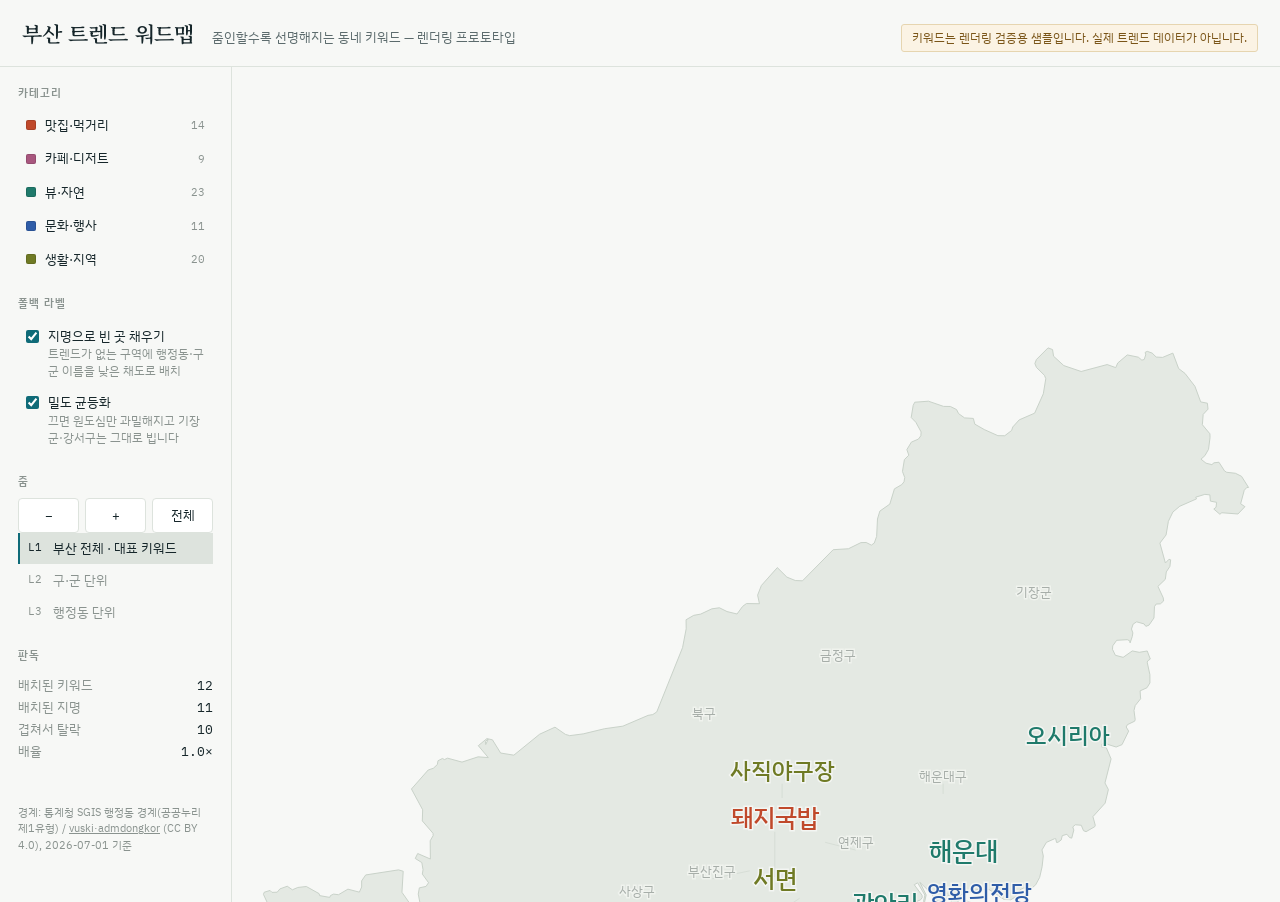
==== prototype/index.html @ 6fe586ce "feat: 부산 워드맵 렌더링 프로토타입 (구현 5단계) 캔버스 기반 단일 파일 프로토타입. 외부 요청 없이 파일 하나로 동작한다.  - 줌 3단계(L1 부산 전체 / L2 구·군" ====
<!doctype html>
<html lang="ko">
<head>
<meta charset="utf-8">
<meta name="viewport" content="width=device-width,initial-scale=1">
<title>부산 트렌드 워드맵</title>
<link rel="preconnect" href="https://fonts.gstatic.com" crossorigin>
<link rel="stylesheet" href="https://fonts.googleapis.com/css2?family=IBM+Plex+Sans+KR:wght@400;500;600&family=IBM+Plex+Mono:wght@400;500&family=Noto+Serif+KR:wght@600&display=swap">
<style>
:root {
  color-scheme: light;
  --paper: #f7f8f6;
  --panel: #ffffff;
  --land: #e4e9e3;
  --land-edge: #c9d2c9;
  --sea-line: #cfd8d5;
  --ink: #16262a;
  --ink-soft: #5c6b6d;
  --ink-faint: #8a938f;
  --rule: #dde3dd;
  --accent: #0f6b78;
  --warn-bg: #fbf3e4;
  --warn-ink: #7a5518;
  --warn-edge: #e6d5b0;
  --cat-food: #c0492b;
  --cat-cafe: #a8577e;
  --cat-view: #1f7a6b;
  --cat-culture: #2f5da8;
  --cat-life: #6f7a24;
  --cat-place: #8a938f;
}

@media (prefers-color-scheme: dark) {
  :root:not([data-theme="light"]) {
    color-scheme: dark;
    --paper: #0f1719;
    --panel: #172124;
    --land: #223033;
    --land-edge: #35474b;
    --sea-line: #1d292c;
    --ink: #e7edea;
    --ink-soft: #9dadaf;
    --ink-faint: #7b8a8b;
    --rule: #2a383b;
    --accent: #4fbfcc;
    --warn-bg: #2a2314;
    --warn-ink: #e0c48a;
    --warn-edge: #4a3d1e;
    --cat-food: #ef8468;
    --cat-cafe: #e492bd;
    --cat-view: #52c2ac;
    --cat-culture: #7fa6ee;
    --cat-life: #b6c451;
    --cat-place: #8d9b9c;
  }
}

:root[data-theme="dark"] {
  color-scheme: dark;
  --paper: #0f1719;
  --panel: #172124;
  --land: #223033;
  --land-edge: #35474b;
  --sea-line: #1d292c;
  --ink: #e7edea;
  --ink-soft: #9dadaf;
  --ink-faint: #7b8a8b;
  --rule: #2a383b;
  --accent: #4fbfcc;
  --warn-bg: #2a2314;
  --warn-ink: #e0c48a;
  --warn-edge: #4a3d1e;
  --cat-food: #ef8468;
  --cat-cafe: #e492bd;
  --cat-view: #52c2ac;
  --cat-culture: #7fa6ee;
  --cat-life: #b6c451;
  --cat-place: #8d9b9c;
}

* { box-sizing: border-box; }

body {
  margin: 0;
  background: var(--paper);
  color: var(--ink);
  font-family: "IBM Plex Sans KR", -apple-system, "Apple SD Gothic Neo", "Malgun Gothic", sans-serif;
  font-size: 14px;
  line-height: 1.5;
}

.wrap {
  display: grid;
  grid-template-rows: auto 1fr;
  min-height: 100vh;
}

/* ── 머리말 ─────────────────────────────────────────── */
.top {
  display: flex;
  flex-wrap: wrap;
  align-items: baseline;
  gap: 8px 18px;
  padding: 18px 22px 14px;
  border-bottom: 1px solid var(--rule);
}
.top h1 {
  margin: 0;
  font-family: "Noto Serif KR", serif;
  font-weight: 600;
  font-size: 21px;
  letter-spacing: -0.01em;
}
.top .sub { margin: 0; color: var(--ink-soft); font-size: 13px; }
.top .spacer { flex: 1 1 auto; }
.notice {
  display: inline-flex;
  gap: 6px;
  align-items: center;
  padding: 4px 10px;
  border: 1px solid var(--warn-edge);
  background: var(--warn-bg);
  color: var(--warn-ink);
  border-radius: 3px;
  font-size: 12px;
}

/* ── 본문: 레일 + 지도 ──────────────────────────────── */
.main { display: grid; grid-template-columns: 232px 1fr; min-height: 0; }
@media (max-width: 760px) { .main { grid-template-columns: 1fr; } }

.rail {
  display: flex;
  flex-direction: column;
  gap: 20px;
  padding: 18px;
  border-right: 1px solid var(--rule);
  overflow-y: auto;
}
@media (max-width: 760px) { .rail { border-right: 0; border-bottom: 1px solid var(--rule); } }

.rail h2 {
  margin: 0 0 8px;
  font-size: 11px;
  font-weight: 600;
  letter-spacing: 0.09em;
  text-transform: uppercase;
  color: var(--ink-faint);
}

.cats { display: flex; flex-direction: column; gap: 2px; }
.cat {
  display: flex;
  align-items: center;
  gap: 9px;
  width: 100%;
  padding: 6px 8px;
  border: 0;
  border-radius: 4px;
  background: none;
  color: var(--ink);
  font: inherit;
  font-size: 13px;
  text-align: left;
  cursor: pointer;
}
.cat:hover { background: var(--rule); }
.cat .dot {
  width: 10px; height: 10px; flex: none;
  border-radius: 2px;
  background: var(--c);
  box-shadow: inset 0 0 0 1px rgba(0,0,0,.12);
}
.cat[aria-pressed="false"] { color: var(--ink-faint); }
.cat[aria-pressed="false"] .dot { background: transparent; box-shadow: inset 0 0 0 1.5px var(--ink-faint); }
.cat .n {
  margin-left: auto;
  font-family: "IBM Plex Mono", ui-monospace, monospace;
  font-size: 11px;
  font-variant-numeric: tabular-nums;
  color: var(--ink-faint);
}

.switch {
  display: flex;
  gap: 9px;
  align-items: flex-start;
  padding: 7px 8px;
  border-radius: 4px;
  cursor: pointer;
}
.switch:hover { background: var(--rule); }
.switch input { margin: 3px 0 0; accent-color: var(--accent); }
.switch .lbl { font-size: 13px; }
.switch .hint { display: block; color: var(--ink-faint); font-size: 11.5px; line-height: 1.45; }

.zoombar { display: flex; gap: 6px; }
.zoombar button {
  flex: 1;
  padding: 7px 0;
  border: 1px solid var(--rule);
  border-radius: 4px;
  background: var(--panel);
  color: var(--ink);
  font: inherit;
  font-size: 13px;
  cursor: pointer;
}
.zoombar button:hover { border-color: var(--accent); color: var(--accent); }

.tiers { display: flex; flex-direction: column; gap: 1px; }
.tier {
  display: flex;
  gap: 10px;
  padding: 6px 8px;
  border-left: 2px solid transparent;
  color: var(--ink-faint);
  font-size: 12.5px;
}
.tier[data-on="1"] { border-left-color: var(--accent); color: var(--ink); background: var(--rule); }
.tier .k {
  font-family: "IBM Plex Mono", ui-monospace, monospace;
  font-size: 11px;
  letter-spacing: .04em;
}

.readout { display: grid; grid-template-columns: 1fr auto; gap: 3px 12px; font-size: 12.5px; }
.readout dt { color: var(--ink-faint); }
.readout dd {
  margin: 0;
  font-family: "IBM Plex Mono", ui-monospace, monospace;
  font-variant-numeric: tabular-nums;
  text-align: right;
}

.source { color: var(--ink-faint); font-size: 11px; line-height: 1.5; }
.source a { color: inherit; }

/* ── 지도 ───────────────────────────────────────────── */
.stage { position: relative; min-height: 460px; }
canvas { display: block; width: 100%; height: 100%; cursor: grab; touch-action: none; }
canvas.dragging { cursor: grabbing; }
canvas:focus-visible { outline: 2px solid var(--accent); outline-offset: -2px; }

.tip {
  position: absolute;
  z-index: 2;
  padding: 5px 9px;
  border: 1px solid var(--rule);
  border-radius: 4px;
  background: var(--panel);
  box-shadow: 0 3px 12px rgba(0,0,0,.13);
  font-size: 12.5px;
  white-space: nowrap;
  pointer-events: none;
}
.tip b { font-weight: 600; }
.tip span { color: var(--ink-faint); }
.tip[hidden] { display: none; }

.hint-bar {
  position: absolute;
  left: 14px;
  bottom: 12px;
  color: var(--ink-faint);
  font-size: 11.5px;
  pointer-events: none;
}

</style>
</head>
<body>
<div class="wrap">
  <header class="top">
    <h1>부산 트렌드 워드맵</h1>
    <p class="sub">줌인할수록 선명해지는 동네 키워드 — 렌더링 프로토타입</p>
    <span class="spacer"></span>
    <span class="notice">키워드는 렌더링 검증용 샘플입니다. 실제 트렌드 데이터가 아닙니다.</span>
  </header>

  <div class="main">
    <aside class="rail">
      <section>
        <h2>카테고리</h2>
        <div class="cats" id="cats"></div>
      </section>

      <section>
        <h2>폴백 라벨</h2>
        <label class="switch">
          <input type="checkbox" id="sw-fallback" checked>
          <span class="lbl">지명으로 빈 곳 채우기
            <span class="hint">트렌드가 없는 구역에 행정동·구군 이름을 낮은 채도로 배치</span>
          </span>
        </label>
        <label class="switch">
          <input type="checkbox" id="sw-density" checked>
          <span class="lbl">밀도 균등화
            <span class="hint">끄면 원도심만 과밀해지고 기장군·강서구는 그대로 빕니다</span>
          </span>
        </label>
      </section>

      <section>
        <h2>줌</h2>
        <div class="zoombar">
          <button type="button" id="zoom-out" aria-label="축소">−</button>
          <button type="button" id="zoom-in" aria-label="확대">+</button>
          <button type="button" id="zoom-reset">전체</button>
        </div>
        <div class="tiers" id="tiers">
          <div class="tier" data-tier="1"><span class="k">L1</span><span>부산 전체 · 대표 키워드</span></div>
          <div class="tier" data-tier="2"><span class="k">L2</span><span>구·군 단위</span></div>
          <div class="tier" data-tier="3"><span class="k">L3</span><span>행정동 단위</span></div>
        </div>
      </section>

      <section>
        <h2>판독</h2>
        <dl class="readout">
          <dt>배치된 키워드</dt><dd id="r-kw">0</dd>
          <dt>배치된 지명</dt><dd id="r-pl">0</dd>
          <dt>겹쳐서 탈락</dt><dd id="r-drop">0</dd>
          <dt>배율</dt><dd id="r-zoom">1.0×</dd>
        </dl>
      </section>

      <p class="source">경계: 통계청 SGIS 행정동 경계(공공누리 제1유형) / <a href="https://github.com/vuski/admdongkor">vuski·admdongkor</a> (CC BY 4.0), 2026-07-01 기준</p>
    </aside>

    <div class="stage">
      <canvas id="map" tabindex="0" aria-label="부산 키워드 지도. 드래그로 이동, 휠로 확대·축소."></canvas>
      <div class="tip" id="tip" hidden></div>
      <p class="hint-bar">드래그로 이동 · 휠로 확대·축소 · 라벨에 커서를 올리면 위치가 표시됩니다</p>
    </div>
  </div>
</div>

<script type="application/json" id="trendy-data">{"bbox":[128.793618,34.988048,129.304531,35.388666],"silhouette":[[[128.97141,35.03449],[128.96871,35.03082],[128.96872,35.02985],[128.97109,35.02933],[128.97266,35.02966],[128.97376,35.03359],[128.97276,35.03469],[128.97141,35.03449]],[[128.83357,35.06627],[128.83433,35.068],[128.83476,35.08025],[128.87195,35.08048],[128.87519,35.07936],[128.87455,35.06973],[128.86314,35.0698],[128.86113,35.0713],[128.85998,35.07132],[128.8588,35.06976],[128.8603,35.06837],[128.87331,35.06155],[128.88197,35.06006],[128.88482,35.06354],[128.88688,35.07911],[128.89275,35.09436],[128.90088,35.11823],[128.90064,35.11926],[128.90546,35.11806],[128.90455,35.11564],[128.90209,35.11369],[128.90055,35.11115],[128.90096,35.10797],[128.89939,35.09929],[128.89537,35.08682],[128.89532,35.07914],[128.91218,35.07946],[128.91217,35.08937],[128.92535,35.09341],[128.93852,35.0781],[128.9509,35.07802],[128.95689,35.05448],[128.95569,35.0531],[128.9559,35.05243],[128.95922,35.04732],[128.96207,35.04737],[128.9645,35.04621],[128.96447,35.04229],[128.96265,35.03853],[128.96568,35.03264],[128.96697,35.03328],[128.96754,35.03645],[128.9711,35.03826],[128.97261,35.0404],[128.96993,35.04042],[128.97291,35.04347],[128.96961,35.04498],[128.96911,35.04622],[128.96958,35.04747],[128.97311,35.0491],[128.97588,35.04796],[128.98214,35.04776],[128.98265,35.05194],[128.98005,35.05313],[128.97349,35.05335],[128.97239,35.05441],[128.9728,35.05663],[128.97531,35.05656],[128.97533,35.05595],[128.97679,35.05525],[128.97734,35.05541],[128.97756,35.05692],[128.98456,35.05969],[128.98816,35.05797],[128.99051,35.05292],[128.98981,35.05052],[128.99028,35.04908],[128.99442,35.04812],[128.99902,35.04881],[128.99976,35.04787],[129.0013,35.04822],[128.99533,35.06349],[128.99537,35.07135],[128.99439,35.07139],[128.99373,35.07379],[128.99503,35.07454],[128.9951,35.07569],[128.99273,35.08014],[128.99312,35.08387],[128.99718,35.08303],[128.99798,35.08083],[128.99863,35.08055],[129.00153,35.08041],[129.00179,35.08123],[128.99977,35.08172],[128.99916,35.08332],[129.00271,35.08468],[129.00515,35.0844],[129.00393,35.08129],[129.00552,35.0711],[129.00937,35.06595],[129.01198,35.06486],[129.01148,35.06315],[129.00838,35.0628],[129.01063,35.05245],[129.01006,35.05153],[129.00836,35.05081],[129.01586,35.05309],[129.01627,35.05434],[129.01547,35.05479],[129.0159,35.05693],[129.02172,35.0608],[129.02228,35.06234],[129.02092,35.06892],[129.01717,35.07214],[129.01597,35.07455],[129.01784,35.07675],[129.01953,35.07754],[129.02119,35.07751],[129.02215,35.07492],[129.02459,35.07608],[129.02664,35.0853],[129.02526,35.0935],[129.02621,35.09568],[129.02867,35.09637],[129.03375,35.09695],[129.03605,35.09636],[129.03667,35.09466],[129.0362,35.09409],[129.03671,35.09264],[129.03741,35.09238],[129.0371,35.09187],[129.03334,35.09334],[129.03313,35.09437],[129.03161,35.09404],[129.03137,35.09224],[129.03471,35.08512],[129.03989,35.08073],[129.04177,35.08051],[129.05201,35.07215],[129.05687,35.0694],[129.06267,35.06949],[129.06509,35.06839],[129.06861,35.06499],[129.06644,35.06423],[129.06642,35.06251],[129.06811,35.06216],[129.07084,35.05848],[129.07213,35.05871],[129.07393,35.06042],[129.07726,35.06039],[129.08073,35.05625],[129.08163,35.05401],[129.08139,35.05245],[129.08282,35.05039],[129.08643,35.04926],[129.0915,35.05103],[129.09273,35.05218],[129.0965,35.05972],[129.0877,35.06294],[129.08424,35.0682],[129.08149,35.0693],[129.07998,35.07138],[129.08554,35.07394],[129.08656,35.07273],[129.09094,35.07421],[129.09427,35.07742],[129.09495,35.07897],[129.09427,35.08069],[129.08333,35.07952],[129.08351,35.07612],[129.08492,35.07449],[129.08429,35.0742],[129.07774,35.08364],[129.07903,35.0849],[129.07096,35.09395],[129.06843,35.09599],[129.05794,35.10124],[129.05143,35.09976],[129.05143,35.09859],[129.04986,35.09825],[129.04805,35.09641],[129.04881,35.09531],[129.047,35.09583],[129.04647,35.0968],[129.04536,35.09719],[129.0395,35.09523],[129.0381,35.09801],[129.03798,35.10389],[129.03967,35.10439],[129.03887,35.10355],[129.04224,35.10191],[129.04368,35.10341],[129.03982,35.10584],[129.04037,35.10703],[129.04374,35.10492],[129.04455,35.10581],[129.04088,35.10811],[129.0451,35.11568],[129.04983,35.11298],[129.05087,35.11404],[129.04671,35.11662],[129.04786,35.11903],[129.0528,35.1159],[129.05282,35.11761],[129.04857,35.12049],[129.05,35.12353],[129.05271,35.12567],[129.05533,35.12532],[129.05525,35.12293],[129.05253,35.12069],[129.05604,35.11799],[129.06487,35.12727],[129.06465,35.12894],[129.0653,35.12962],[129.06678,35.12589],[129.06534,35.12289],[129.06866,35.12168],[129.06998,35.12313],[129.073,35.12217],[129.0695,35.1183],[129.07101,35.11738],[129.07227,35.11873],[129.07325,35.11814],[129.07378,35.11675],[129.06989,35.11384],[129.0672,35.10769],[129.07491,35.10358],[129.08759,35.10359],[129.08738,35.10714],[129.09181,35.10779],[129.09374,35.10753],[129.0946,35.09913],[129.09756,35.09932],[129.09953,35.09823],[129.10423,35.09864],[129.10879,35.10233],[129.11053,35.1011],[129.11295,35.10299],[129.11572,35.10014],[129.1235,35.09886],[129.12521,35.10086],[129.12374,35.10195],[129.12783,35.10963],[129.12703,35.11981],[129.12494,35.12217],[129.12287,35.12629],[129.12061,35.13395],[129.11665,35.13014],[129.11521,35.13097],[129.11689,35.13286],[129.11181,35.13548],[129.11844,35.13655],[129.12098,35.13772],[129.1365,35.15376],[129.13733,35.15681],[129.13408,35.16217],[129.14045,35.15707],[129.14141,35.15506],[129.14637,35.15337],[129.14726,35.15369],[129.14767,35.15576],[129.14839,35.15642],[129.15279,35.15735],[129.15112,35.15652],[129.14991,35.15271],[129.15056,35.15175],[129.15304,35.15188],[129.15402,35.15443],[129.15497,35.15486],[129.15489,35.15656],[129.15569,35.15701],[129.16445,35.15916],[129.16981,35.15916],[129.1777,35.15489],[129.18119,35.15474],[129.18394,35.15611],[129.186,35.15896],[129.18779,35.15972],[129.19229,35.15984],[129.19412,35.16108],[129.1962,35.16427],[129.19745,35.16874],[129.19807,35.17334],[129.19739,35.17588],[129.19968,35.17908],[129.20391,35.18063],[129.20453,35.18063],[129.20494,35.17905],[129.20567,35.17911],[129.20733,35.18007],[129.20792,35.18194],[129.21033,35.18252],[129.21169,35.18113],[129.21281,35.18088],[129.21391,35.18431],[129.21336,35.18562],[129.21467,35.18655],[129.21777,35.18634],[129.21892,35.18405],[129.22026,35.18362],[129.22475,35.18573],[129.22504,35.1863],[129.22382,35.18999],[129.23015,35.19573],[129.23183,35.20147],[129.23006,35.20427],[129.23323,35.21447],[129.23073,35.21925],[129.22853,35.21933],[129.22846,35.22071],[129.23054,35.22163],[129.23123,35.22068],[129.23584,35.2195],[129.23892,35.22052],[129.24234,35.22624],[129.24107,35.22799],[129.24168,35.22897],[129.24546,35.23045],[129.24574,35.23114],[129.24511,35.23497],[129.24574,35.23707],[129.24856,35.23995],[129.24828,35.24331],[129.25185,35.24462],[129.25338,35.24667],[129.25336,35.25017],[129.25202,35.25522],[129.25214,35.25594],[129.25357,35.25679],[129.25197,35.26021],[129.24784,35.25964],[129.24421,35.26023],[129.2395,35.25751],[129.23545,35.25838],[129.23395,35.26092],[129.23409,35.26239],[129.23612,35.26473],[129.24168,35.265],[129.24288,35.26451],[129.2431,35.26364],[129.24424,35.26638],[129.24452,35.26786],[129.24381,35.26952],[129.24467,35.27161],[129.2465,35.27256],[129.25034,35.27168],[129.25126,35.27064],[129.25291,35.27117],[129.25547,35.2742],[129.25574,35.27899],[129.25658,35.2801],[129.25881,35.28019],[129.26047,35.28139],[129.26028,35.28274],[129.25753,35.28758],[129.26136,35.29058],[129.26186,35.29371],[129.26374,35.29606],[129.26413,35.29884],[129.26326,35.29908],[129.2614,35.2975],[129.25855,35.30594],[129.26176,35.30939],[129.26295,35.31516],[129.26528,35.31911],[129.26887,35.32156],[129.27757,35.32469],[129.27713,35.3254],[129.28185,35.32659],[129.28446,35.32638],[129.28474,35.32373],[129.28795,35.32322],[129.28769,35.32116],[129.28651,35.32036],[129.28967,35.31815],[129.29065,35.3188],[129.29904,35.31827],[129.30265,35.32137],[129.30042,35.32261],[129.30229,35.32831],[129.30359,35.32948],[129.30453,35.32951],[129.30088,35.33424],[129.2977,35.33553],[129.29318,35.33595],[129.29206,35.33654],[129.28917,35.34021],[129.2866,35.33997],[129.2855,35.3392],[129.28246,35.3398],[129.27986,35.34151],[129.28188,35.34298],[129.28377,35.34568],[129.28456,35.35076],[129.28448,35.35227],[129.28057,35.35611],[129.28099,35.36048],[129.28351,35.36271],[129.28318,35.36523],[129.27971,35.36578],[129.27671,35.3724],[129.27158,35.37785],[129.26827,35.37991],[129.26527,35.38647],[129.25995,35.38464],[129.25663,35.38479],[129.25451,35.38648],[129.252,35.38721],[129.25091,35.3868],[129.2512,35.38572],[129.25039,35.38376],[129.2492,35.38349],[129.24736,35.38474],[129.24164,35.3857],[129.23669,35.38227],[129.23564,35.38031],[129.2312,35.38161],[129.21772,35.37867],[129.20871,35.38117],[129.2034,35.38515],[129.20287,35.38798],[129.20053,35.38867],[129.19451,35.38375],[129.19372,35.38205],[129.19452,35.38039],[129.19868,35.37704],[129.19937,35.37562],[129.19809,35.36922],[129.19358,35.36101],[129.18558,35.35817],[129.18228,35.35518],[129.18163,35.35365],[129.17808,35.35144],[129.17453,35.35147],[129.16746,35.35406],[129.16255,35.35636],[129.16179,35.35878],[129.15725,35.359],[129.15415,35.36081],[129.15309,35.36254],[129.14988,35.36384],[129.14635,35.36388],[129.13851,35.36608],[129.1314,35.36565],[129.13059,35.3643],[129.12956,35.35916],[129.13196,35.35716],[129.13471,35.35306],[129.13457,35.35141],[129.13327,35.35],[129.12966,35.34874],[129.12731,35.34556],[129.12834,35.34321],[129.12604,35.34133],[129.12503,35.3363],[129.12621,35.33373],[129.12584,35.33192],[129.12467,35.33073],[129.12087,35.32892],[129.11848,35.32246],[129.11331,35.3195],[129.11208,35.31615],[129.11165,35.30877],[129.11042,35.30597],[129.10892,35.30507],[129.10621,35.3062],[129.10348,35.30614],[129.097,35.30354],[129.08911,35.30314],[129.07317,35.28994],[129.06944,35.29007],[129.06511,35.29151],[129.06013,35.29555],[129.05186,35.28796],[129.04991,35.28386],[129.05087,35.28024],[129.04411,35.28031],[129.04211,35.27909],[129.03923,35.27589],[129.03406,35.27691],[129.03009,35.27852],[129.02618,35.27807],[129.02038,35.27584],[129.01678,35.27531],[129.01281,35.27345],[129.01287,35.26963],[129.01098,35.26162],[128.99761,35.23439],[128.99554,35.23325],[128.99311,35.23292],[128.98002,35.22834],[128.97057,35.22726],[128.95948,35.22508],[128.95246,35.22432],[128.95025,35.22485],[128.94483,35.22792],[128.93686,35.22493],[128.92349,35.21605],[128.91663,35.21696],[128.91239,35.22256],[128.9103,35.22293],[128.90889,35.22056],[128.90877,35.22188],[128.91021,35.22294],[128.90953,35.22309],[128.90505,35.22007],[128.91023,35.21502],[128.90494,35.21534],[128.8966,35.21311],[128.88912,35.21478],[128.88752,35.21419],[128.88642,35.21463],[128.88414,35.21368],[128.88381,35.21207],[128.88175,35.2105],[128.87906,35.20976],[128.87039,35.20171],[128.87619,35.19291],[128.87602,35.18818],[128.88156,35.18294],[128.88163,35.18195],[128.8801,35.17976],[128.8802,35.17203],[128.87362,35.17436],[128.87235,35.17227],[128.87577,35.17051],[128.87639,35.1675],[128.87602,35.16565],[128.87926,35.16199],[128.87792,35.16041],[128.87448,35.1598],[128.87391,35.15716],[128.87476,35.15357],[128.87579,35.15231],[128.87479,35.15173],[128.87045,35.1521],[128.86545,35.15792],[128.86611,35.16684],[128.86369,35.16743],[128.84666,35.16528],[128.84454,35.16277],[128.84456,35.16016],[128.84336,35.15799],[128.83744,35.15925],[128.83253,35.1569],[128.82999,35.15716],[128.82838,35.15653],[128.82801,35.15576],[128.82278,35.15652],[128.82247,35.15737],[128.81586,35.16038],[128.81144,35.15997],[128.80863,35.15899],[128.80596,35.1605],[128.80216,35.15936],[128.80074,35.15796],[128.79805,35.15789],[128.79705,35.15871],[128.79402,35.15794],[128.79362,35.15705],[128.79617,35.15255],[128.80133,35.14674],[128.80233,35.14315],[128.80664,35.14094],[128.80695,35.13926],[128.80829,35.13788],[128.81545,35.13256],[128.81805,35.13237],[128.82416,35.13044],[128.82646,35.1295],[128.82729,35.12818],[128.83026,35.12828],[128.83203,35.12953],[128.83357,35.12919],[128.83624,35.12269],[128.83625,35.11864],[128.83756,35.11597],[128.83851,35.11505],[128.84138,35.11469],[128.84294,35.11297],[128.84321,35.10969],[128.84208,35.10703],[128.83666,35.10199],[128.83459,35.10122],[128.83181,35.10225],[128.82481,35.10199],[128.82394,35.10177],[128.82276,35.09882],[128.82288,35.09692],[128.82463,35.0946],[128.83222,35.08847],[128.83298,35.08867],[128.83326,35.08738],[128.83247,35.08631],[128.82838,35.08948],[128.82643,35.08787],[128.82643,35.08621],[128.82154,35.08585],[128.82154,35.08445],[128.81853,35.083],[128.80949,35.08278],[128.80942,35.08197],[128.8307,35.08045],[128.83078,35.07289],[128.80322,35.06565],[128.80562,35.05978],[128.79887,35.05745],[128.79797,35.0594],[128.79599,35.0589],[128.79747,35.04871],[128.79955,35.04751],[128.80481,35.04759],[128.80585,35.04699],[128.80691,35.04385],[128.80894,35.04298],[128.81201,35.04016],[128.81244,35.0366],[128.8118,35.03465],[128.81074,35.03339],[128.80759,35.03373],[128.8083,35.03139],[128.80942,35.03016],[128.81321,35.03034],[128.815,35.02897],[128.81466,35.02528],[128.8133,35.02421],[128.80683,35.02498],[128.80424,35.02392],[128.80581,35.0206],[128.81057,35.02171],[128.81112,35.01874],[128.8182,35.01796],[128.82452,35.01524],[128.82603,35.01378],[128.82493,35.01075],[128.81987,35.00973],[128.81934,35.00897],[128.82341,35.00705],[128.82359,35.0057],[128.82244,35.00487],[128.81832,35.00485],[128.81814,35.00138],[128.82173,35.00082],[128.82199,34.99879],[128.82128,34.99423],[128.82961,34.99453],[128.82916,34.99259],[128.8279,34.99151],[128.82692,34.98915],[128.82731,34.98805],[128.82989,34.98843],[128.83044,34.98986],[128.83506,34.99444],[128.83871,34.99642],[128.84076,34.99613],[128.84109,34.99714],[128.83859,35.00023],[128.8414,35.00661],[128.83582,35.01288],[128.83573,35.01635],[128.83889,35.01791],[128.84055,35.02268],[128.84249,35.02534],[128.84376,35.02868],[128.84342,35.03056],[128.84573,35.03235],[128.84955,35.03353],[128.84955,35.03843],[128.85054,35.03908],[128.85125,35.04159],[128.85023,35.05179],[128.84664,35.05641],[128.8458,35.05962],[128.84997,35.06219],[128.85807,35.06362],[128.85884,35.06423],[128.8564,35.06627],[128.85494,35.069],[128.84935,35.06851],[128.84239,35.06955],[128.84028,35.07443],[128.83742,35.07505],[128.83685,35.07387],[128.83678,35.06735],[128.83507,35.06602],[128.83357,35.06627]],[[129.0387,35.09616],[129.0393,35.0951],[129.0382,35.09359],[129.03692,35.09472],[129.03632,35.09642],[129.03822,35.09701],[129.0387,35.09616]],[[129.1159,35.14969],[129.11813,35.15249],[129.12155,35.15446],[129.12374,35.1545],[129.12453,35.15233],[129.1274,35.15245],[129.13437,35.15471],[129.13528,35.15566],[129.13521,35.15664],[129.13114,35.16113],[129.13292,35.16192],[129.13666,35.15673],[129.13595,35.15396],[129.12075,35.13818],[129.11842,35.13706],[129.11199,35.13638],[129.1143,35.13859],[129.11361,35.13756],[129.11417,35.13734],[129.11561,35.13955],[129.11774,35.13984],[129.11777,35.14598],[129.11555,35.14619],[129.11511,35.1471],[129.1159,35.14969]],[[128.97256,35.04492],[128.97528,35.04329],[128.97649,35.04378],[128.97626,35.04468],[128.97403,35.04603],[128.97214,35.04609],[128.97256,35.04492]],[[129.01375,35.04886],[129.01372,35.04789],[129.01604,35.04709],[129.01514,35.05013],[129.01416,35.05022],[129.01375,35.04886]]],"sgg":[[[[129.02621,35.09568],[129.02867,35.09637],[129.03389,35.09694],[129.03605,35.09636],[129.03667,35.09466],[129.03692,35.09472],[129.03632,35.09642],[129.03822,35.09701],[129.0393,35.0951],[129.0395,35.09523],[129.0381,35.09801],[129.03798,35.10389],[129.03823,35.10435],[129.03967,35.10439],[129.03887,35.10355],[129.04224,35.10191],[129.04368,35.10341],[129.03982,35.10584],[129.04037,35.10703],[129.04374,35.10492],[129.04455,35.10581],[129.04088,35.10811],[129.04273,35.11072],[129.0382,35.112],[129.03265,35.11599],[129.02822,35.11734],[129.02613,35.11678],[129.02693,35.11595],[129.02818,35.11567],[129.02844,35.11268],[129.02779,35.11112],[129.02705,35.1105],[129.02644,35.11109],[129.02293,35.10897],[129.02123,35.10331],[129.02155,35.10191],[129.02423,35.10008],[129.02621,35.09568]]],[[[129.01489,35.04709],[129.01581,35.04683],[129.01609,35.04736],[129.01547,35.04769],[129.01592,35.04828],[129.01574,35.04935],[129.01514,35.05013],[129.01439,35.05035],[129.01391,35.04995],[129.01372,35.04789],[129.01489,35.04709]],[[129.00444,35.07844],[129.00552,35.0711],[129.00937,35.06595],[129.01198,35.06486],[129.01148,35.06315],[129.00838,35.0628],[129.00855,35.06068],[129.01063,35.05245],[129.01006,35.05153],[129.00836,35.05081],[129.00851,35.05055],[129.01532,35.0526],[129.01625,35.054],[129.01607,35.05464],[129.01547,35.05479],[129.0159,35.05693],[129.01872,35.05913],[129.02172,35.0608],[129.02228,35.06234],[129.02092,35.06892],[129.01717,35.07214],[129.01597,35.07455],[129.01784,35.07675],[129.01953,35.07754],[129.02119,35.07751],[129.02215,35.07492],[129.02459,35.07608],[129.02664,35.0853],[129.02605,35.08685],[129.02526,35.0935],[129.02621,35.09568],[129.02423,35.10008],[129.02155,35.10191],[129.02123,35.10331],[129.02293,35.10897],[129.02644,35.11109],[129.02705,35.1105],[129.02779,35.11112],[129.02844,35.11268],[129.02818,35.11567],[129.02693,35.11595],[129.02613,35.11678],[129.02459,35.11871],[129.02538,35.12196],[129.02603,35.12912],[129.02566,35.13077],[129.02412,35.13402],[129.02081,35.13685],[129.01837,35.13605],[129.01709,35.13602],[129.01132,35.13819],[129.00658,35.13939],[129.00452,35.13951],[129.00295,35.13493],[129.00225,35.12743],[129.0016,35.1265],[128.99961,35.12585],[128.99844,35.12467],[128.99797,35.12255],[129.00051,35.1202],[129.00015,35.11838],[129.00116,35.11423],[129.00309,35.11409],[129.0038,35.11325],[129.00327,35.11181],[129.00371,35.11067],[129.00628,35.10947],[129.01051,35.10559],[129.00743,35.10183],[129.00675,35.09909],[129.01026,35.09928],[129.0143,35.09319],[129.01402,35.08919],[129.01317,35.08809],[129.01163,35.08156],[129.01132,35.07686],[129.00835,35.07824],[129.00625,35.07863],[129.00444,35.07844]]],[[[129.02613,35.11678],[129.02822,35.11734],[129.03265,35.11599],[129.0382,35.112],[129.04273,35.11072],[129.0451,35.11568],[129.04983,35.11298],[129.05087,35.11404],[129.04671,35.11662],[129.04786,35.11903],[129.0528,35.1159],[129.05282,35.11761],[129.04857,35.12049],[129.05,35.12353],[129.05271,35.12567],[129.05455,35.12581],[129.05533,35.12532],[129.05525,35.12293],[129.05253,35.12069],[129.05274,35.12013],[129.05604,35.11799],[129.06487,35.12727],[129.06465,35.12894],[129.0653,35.12962],[129.06609,35.13698],[129.06448,35.14139],[129.05253,35.14209],[129.05173,35.1423],[129.05085,35.14335],[129.0453,35.14598],[129.04122,35.14613],[129.03913,35.14397],[129.03937,35.14258],[129.03881,35.14072],[129.03469,35.13728],[129.03313,35.13706],[129.03178,35.13751],[129.02828,35.13663],[129.02702,35.13535],[129.02412,35.13402],[129.02566,35.13077],[129.02603,35.12912],[129.02538,35.12196],[129.02459,35.11871],[129.02613,35.11678]]],[[[129.03667,35.09466],[129.03606,35.09452],[129.03671,35.09264],[129.03741,35.09238],[129.0371,35.09187],[129.03334,35.09334],[129.03313,35.09385],[129.03357,35.094],[129.03313,35.09437],[129.03161,35.09404],[129.03137,35.09224],[129.03471,35.08512],[129.03989,35.08073],[129.04085,35.08101],[129.04177,35.08051],[129.05176,35.07284],[129.05201,35.07215],[129.05687,35.0694],[129.06267,35.06949],[129.06509,35.06839],[129.06824,35.06577],[129.06861,35.06499],[129.06644,35.06423],[129.06642,35.06251],[129.06811,35.06216],[129.0704,35.05959],[129.07084,35.05848],[129.07213,35.05871],[129.07393,35.06042],[129.07543,35.0608],[129.07726,35.06039],[129.08073,35.05625],[129.08163,35.05401],[129.08139,35.05245],[129.08201,35.05102],[129.08282,35.05039],[129.08614,35.04928],[129.08767,35.04943],[129.09088,35.05072],[129.09239,35.05174],[129.0965,35.05972],[129.09387,35.06077],[129.09221,35.06097],[129.0877,35.06294],[129.08677,35.06381],[129.08424,35.0682],[129.08149,35.0693],[129.08015,35.07061],[129.07998,35.07138],[129.08554,35.07394],[129.08656,35.07273],[129.09094,35.07421],[129.09427,35.07742],[129.09495,35.07897],[129.09427,35.08069],[129.0905,35.08038],[129.0886,35.07971],[129.08333,35.07952],[129.08351,35.07612],[129.08492,35.07449],[129.08429,35.0742],[129.07774,35.08364],[129.07903,35.0849],[129.07096,35.09395],[129.06843,35.09599],[129.05794,35.10124],[129.05143,35.09976],[129.05143,35.09859],[129.04986,35.09825],[129.04805,35.09641],[129.04901,35.09572],[129.04881,35.09531],[129.047,35.09583],[129.04647,35.0968],[129.04536,35.09719],[129.0395,35.09523],[129.0393,35.0951],[129.0385,35.09362],[129.03692,35.09472],[129.03667,35.09466]]],[[[129.01132,35.13819],[129.01709,35.13602],[129.01837,35.13605],[129.02081,35.13685],[129.02412,35.13402],[129.02702,35.13535],[129.02828,35.13663],[129.03178,35.13751],[129.03313,35.13706],[129.03469,35.13728],[129.03881,35.14072],[129.03937,35.14258],[129.03913,35.14397],[129.04122,35.14613],[129.0453,35.14598],[129.05085,35.14335],[129.05173,35.1423],[129.05253,35.14209],[129.06448,35.14139],[129.0632,35.14356],[129.06333,35.14869],[129.06677,35.14778],[129.07134,35.14878],[129.07987,35.1527],[129.08293,35.15824],[129.08203,35.15948],[129.08089,35.15971],[129.07852,35.16242],[129.07885,35.16573],[129.07929,35.16667],[129.08081,35.16774],[129.08192,35.17174],[129.07554,35.17731],[129.07191,35.17959],[129.07194,35.17794],[129.07027,35.17583],[129.06734,35.1769],[129.06297,35.17749],[129.06273,35.1787],[129.06166,35.18025],[129.0612,35.18389],[129.05664,35.18446],[129.05397,35.18432],[129.05204,35.18478],[129.05097,35.1858],[129.04697,35.19186],[129.04769,35.19421],[129.04387,35.19839],[129.03955,35.1995],[129.03477,35.19817],[129.03381,35.19762],[129.03194,35.19527],[129.02753,35.19351],[129.0255,35.19341],[129.02464,35.19137],[129.02114,35.18775],[129.02175,35.18352],[129.0238,35.18304],[129.02364,35.18092],[129.02252,35.17911],[129.0215,35.17832],[129.01952,35.17986],[129.01786,35.17933],[129.01138,35.17411],[129.01017,35.17361],[129.01009,35.17036],[129.0117,35.16881],[129.0117,35.16738],[129.01284,35.16567],[129.01103,35.16272],[129.01064,35.16015],[129.01522,35.15666],[129.01594,35.15571],[129.01667,35.15281],[129.01619,35.14825],[129.01568,35.14693],[129.01615,35.14224],[129.0131,35.13872],[129.01132,35.13819]]],[[[129.04769,35.19421],[129.05306,35.19208],[129.05577,35.19237],[129.05988,35.1913],[129.06462,35.19225],[129.0642,35.1937],[129.07123,35.19512],[129.07426,35.19806],[129.07791,35.1994],[129.08033,35.19927],[129.08406,35.19563],[129.08637,35.19438],[129.10237,35.19099],[129.10838,35.19041],[129.11052,35.18964],[129.11241,35.18627],[129.11516,35.18318],[129.11552,35.18783],[129.1142,35.19309],[129.11424,35.19419],[129.11521,35.19891],[129.11638,35.20109],[129.11506,35.20177],[129.11378,35.20177],[129.11138,35.20387],[129.11016,35.20706],[129.11004,35.21011],[129.10864,35.21019],[129.10636,35.20959],[129.10233,35.21135],[129.10252,35.2122],[129.10187,35.21255],[129.09563,35.21454],[129.09436,35.21543],[129.09399,35.21496],[129.09239,35.2165],[129.08833,35.21768],[129.08656,35.21705],[129.08494,35.21792],[129.08726,35.22166],[129.08509,35.22193],[129.08192,35.22451],[129.0807,35.22383],[129.0775,35.22635],[129.07155,35.22627],[129.06882,35.22508],[129.06653,35.2253],[129.06649,35.22648],[129.06611,35.22687],[129.06222,35.22683],[129.0602,35.22622],[129.05926,35.22404],[129.05779,35.22273],[129.05627,35.21908],[129.05134,35.21324],[129.05145,35.21136],[129.05098,35.20844],[129.0504,35.20722],[129.0451,35.20197],[129.04358,35.20216],[129.04353,35.19929],[129.04387,35.19839],[129.04769,35.19421]]],[[[129.0653,35.12962],[129.06642,35.12759],[129.06678,35.12589],[129.06534,35.12289],[129.06866,35.12168],[129.06998,35.12313],[129.073,35.12217],[129.0695,35.1183],[129.07101,35.11738],[129.07227,35.11873],[129.07325,35.11814],[129.07378,35.11675],[129.06989,35.11384],[129.0672,35.10769],[129.07491,35.10358],[129.08759,35.10359],[129.08738,35.10714],[129.09181,35.10779],[129.09374,35.10753],[129.0946,35.09913],[129.09756,35.09932],[129.09953,35.09823],[129.10423,35.09864],[129.10879,35.10233],[129.11053,35.1011],[129.11295,35.10299],[129.11389,35.10161],[129.11572,35.10014],[129.1235,35.09886],[129.12521,35.10086],[129.12391,35.10143],[129.12374,35.10195],[129.12783,35.10963],[129.12703,35.11981],[129.12494,35.12217],[129.12287,35.12629],[129.12108,35.13327],[129.12061,35.13395],[129.11717,35.13027],[129.11665,35.13014],[129.11521,35.13097],[129.11689,35.13286],[129.11181,35.13548],[129.10488,35.14021],[129.10232,35.1428],[129.10341,35.14436],[129.10334,35.14576],[129.10164,35.15069],[129.09823,35.15534],[129.09482,35.16174],[129.09371,35.16065],[129.09277,35.16032],[129.08939,35.16081],[129.08293,35.15824],[129.07987,35.1527],[129.07134,35.14878],[129.06677,35.14778],[129.06333,35.14869],[129.0632,35.14356],[129.06448,35.14139],[129.06609,35.13698],[129.0653,35.12962]]],[[[129.02114,35.18775],[129.02464,35.19137],[129.0255,35.19341],[129.02753,35.19351],[129.03194,35.19527],[129.03381,35.19762],[129.03477,35.19817],[129.03955,35.1995],[129.04387,35.19839],[129.04353,35.19929],[129.04358,35.20216],[129.0451,35.20197],[129.0504,35.20722],[129.05098,35.20844],[129.05145,35.21136],[129.05134,35.21324],[129.05627,35.21908],[129.05779,35.22273],[129.05926,35.22404],[129.0602,35.22622],[129.05997,35.22679],[129.06057,35.22847],[129.05971,35.23002],[129.05159,35.22965],[129.04912,35.23087],[129.04609,35.23131],[129.04574,35.23334],[129.04916,35.23803],[129.04881,35.23848],[129.04992,35.23898],[129.05107,35.24102],[129.04961,35.24513],[129.04828,35.24603],[129.0461,35.24627],[129.04552,35.24702],[129.04542,35.25214],[129.047,35.25423],[129.04855,35.25507],[129.04779,35.25646],[129.04673,35.25703],[129.03765,35.25972],[129.0361,35.25972],[129.03775,35.26212],[129.03912,35.26284],[129.0416,35.26333],[129.04213,35.26401],[129.04258,35.26864],[129.04688,35.27377],[129.05057,35.28006],[129.04859,35.28039],[129.04411,35.28031],[129.04211,35.27909],[129.03923,35.27589],[129.03406,35.27691],[129.03009,35.27852],[129.02618,35.27807],[129.02038,35.27584],[129.01667,35.27528],[129.01263,35.2733],[129.01287,35.26963],[129.01098,35.26162],[129.00146,35.24212],[128.9986,35.237],[128.99761,35.23439],[128.99581,35.20794],[128.98928,35.2025],[128.99178,35.20096],[128.98819,35.19724],[128.98795,35.1959],[128.99112,35.19382],[128.99392,35.19526],[128.99496,35.19479],[128.99548,35.19386],[128.99821,35.1923],[129.00061,35.19166],[129.00171,35.19281],[129.0077,35.1925],[129.00721,35.19045],[129.00826,35.18901],[129.01599,35.18931],[129.01938,35.18778],[129.02114,35.18775]]],[[[129.13075,35.14771],[129.1365,35.15376],[129.13736,35.15566],[129.13691,35.15771],[129.13408,35.16217],[129.13574,35.16123],[129.14045,35.15707],[129.14141,35.15506],[129.1423,35.15445],[129.14637,35.15337],[129.14726,35.15369],[129.14767,35.15576],[129.14839,35.15642],[129.15279,35.15735],[129.15112,35.15652],[129.14991,35.15271],[129.15056,35.15175],[129.15304,35.15188],[129.15402,35.15443],[129.15497,35.15486],[129.15465,35.15607],[129.15489,35.15656],[129.15569,35.15701],[129.16063,35.15857],[129.16445,35.15916],[129.16857,35.15942],[129.16981,35.15916],[129.17339,35.15685],[129.1777,35.15489],[129.18064,35.15469],[129.18223,35.15512],[129.18467,35.15676],[129.186,35.15896],[129.18779,35.15972],[129.19112,35.16011],[129.19229,35.15984],[129.19412,35.16108],[129.1962,35.16427],[129.19607,35.16502],[129.19745,35.16874],[129.19807,35.17334],[129.19739,35.17588],[129.19804,35.17718],[129.19968,35.17908],[129.20273,35.18046],[129.20453,35.18063],[129.20494,35.17905],[129.20567,35.17911],[129.20733,35.18007],[129.20792,35.18194],[129.20689,35.18587],[129.20632,35.19128],[129.20745,35.19456],[129.20667,35.19705],[129.20426,35.19833],[129.19945,35.20069],[129.19839,35.20083],[129.19687,35.20032],[129.19386,35.19811],[129.19352,35.19507],[129.19081,35.19291],[129.18904,35.18996],[129.18819,35.18934],[129.18378,35.18972],[129.18332,35.19072],[129.18564,35.19549],[129.18262,35.19798],[129.17963,35.1979],[129.17247,35.20202],[129.16937,35.20098],[129.16504,35.20311],[129.16425,35.20485],[129.16298,35.20597],[129.16026,35.20629],[129.15976,35.20969],[129.16045,35.21184],[129.16203,35.21256],[129.16474,35.21494],[129.16621,35.21847],[129.1664,35.22084],[129.16951,35.22609],[129.16927,35.22767],[129.16735,35.22968],[129.16164,35.23394],[129.15795,35.23535],[129.15513,35.23701],[129.15569,35.24327],[129.15496,35.24505],[129.14996,35.24761],[129.14812,35.24727],[129.14684,35.2494],[129.14429,35.25073],[129.14432,35.24991],[129.14361,35.24869],[129.14376,35.24686],[129.14129,35.24416],[129.1416,35.24259],[129.14125,35.24189],[129.13728,35.23847],[129.13585,35.23654],[129.13446,35.23683],[129.13099,35.23524],[129.13023,35.23327],[129.13013,35.23228],[129.13056,35.23126],[129.12718,35.22768],[129.12584,35.22694],[129.12368,35.22711],[129.11896,35.22484],[129.11808,35.2239],[129.11735,35.22245],[129.1173,35.22047],[129.11908,35.21459],[129.11891,35.21364],[129.11654,35.21392],[129.11345,35.21294],[129.11116,35.21169],[129.11032,35.21098],[129.11004,35.21011],[129.11016,35.20706],[129.11138,35.20387],[129.11378,35.20177],[129.11506,35.20177],[129.11638,35.20109],[129.11521,35.19891],[129.11424,35.19419],[129.1142,35.19309],[129.11552,35.18783],[129.11845,35.18178],[129.11926,35.1785],[129.11926,35.17675],[129.1225,35.17302],[129.12317,35.17105],[129.12658,35.16603],[129.13095,35.16329],[129.13245,35.16171],[129.13292,35.16192],[129.13587,35.15827],[129.13666,35.15673],[129.13673,35.15562],[129.13595,35.15396],[129.13032,35.14799],[129.13075,35.14771]]],[[[128.9686,35.03058],[128.96872,35.02985],[128.97109,35.02933],[128.97266,35.02966],[128.97284,35.03108],[128.97384,35.03295],[128.97357,35.03398],[128.97276,35.03469],[128.97141,35.03449],[128.9686,35.03058]],[[128.97441,35.04364],[128.97598,35.04327],[128.97656,35.04416],[128.97502,35.04569],[128.97332,35.04623],[128.97214,35.04609],[128.97215,35.04528],[128.97441,35.04364]],[[128.92535,35.09341],[128.93298,35.08412],[128.93852,35.0781],[128.9509,35.07802],[128.95689,35.05448],[128.95569,35.0531],[128.9559,35.05243],[128.95835,35.04796],[128.95922,35.04732],[128.96207,35.04737],[128.9645,35.04621],[128.96447,35.04229],[128.96265,35.03853],[128.96462,35.03393],[128.96568,35.03264],[128.96697,35.03328],[128.96754,35.03645],[128.9711,35.03826],[128.97261,35.0404],[128.96993,35.04042],[128.97287,35.04306],[128.97291,35.04347],[128.96961,35.04498],[128.96911,35.04622],[128.96958,35.04747],[128.97311,35.0491],[128.97588,35.04796],[128.98214,35.04776],[128.98265,35.05194],[128.98005,35.05313],[128.97349,35.05335],[128.97239,35.05441],[128.9728,35.05663],[128.97531,35.05656],[128.97533,35.05595],[128.97679,35.05525],[128.97734,35.05541],[128.97756,35.05692],[128.98456,35.05969],[128.98816,35.05797],[128.99051,35.05292],[128.99006,35.05257],[128.98981,35.05052],[128.99028,35.04908],[128.99442,35.04812],[128.99902,35.04881],[128.99976,35.04787],[129.0013,35.04822],[128.99533,35.06349],[128.99537,35.07135],[128.99439,35.07139],[128.99373,35.07379],[128.99503,35.07454],[128.9951,35.07569],[128.99273,35.08014],[128.99312,35.08387],[128.99718,35.08303],[128.99798,35.08083],[128.99863,35.08055],[129.00153,35.08041],[129.00179,35.08123],[128.99977,35.08172],[128.99916,35.08332],[129.00271,35.08468],[129.00515,35.0844],[129.00393,35.08129],[129.00444,35.07844],[129.00625,35.07863],[129.00835,35.07824],[129.01132,35.07686],[129.01163,35.08156],[129.01317,35.08809],[129.01402,35.08919],[129.0143,35.09319],[129.01026,35.09928],[129.00675,35.09909],[129.00743,35.10183],[129.01051,35.10559],[129.00628,35.10947],[129.00371,35.11067],[129.00327,35.11181],[129.0038,35.11325],[129.00309,35.11409],[129.00116,35.11423],[129.00015,35.11838],[129.00051,35.1202],[128.99797,35.12255],[128.99024,35.12359],[128.98769,35.12493],[128.98674,35.12313],[128.98189,35.11936],[128.98153,35.11811],[128.97982,35.11675],[128.9763,35.1168],[128.9689,35.12092],[128.96371,35.12172],[128.96315,35.12016],[128.9615,35.11991],[128.95991,35.12028],[128.95826,35.12309],[128.95688,35.12731],[128.93904,35.1129],[128.93686,35.10988],[128.9329,35.11028],[128.92866,35.09913],[128.92678,35.09536],[128.92535,35.09341]]],[[[129.0602,35.22622],[129.06222,35.22683],[129.06611,35.22687],[129.06649,35.22648],[129.06653,35.2253],[129.06882,35.22508],[129.07155,35.22627],[129.0775,35.22635],[129.0807,35.22383],[129.08192,35.22451],[129.08509,35.22193],[129.08726,35.22166],[129.08494,35.21792],[129.08656,35.21705],[129.08833,35.21768],[129.09239,35.2165],[129.09399,35.21496],[129.09436,35.21543],[129.09563,35.21454],[129.10187,35.21255],[129.10252,35.2122],[129.10233,35.21135],[129.10636,35.20959],[129.10864,35.21019],[129.11004,35.21011],[129.11032,35.21098],[129.11116,35.21169],[129.11345,35.21294],[129.11654,35.21392],[129.11891,35.21364],[129.11908,35.21459],[129.1173,35.22047],[129.11735,35.22245],[129.11808,35.2239],[129.11896,35.22484],[129.12368,35.22711],[129.12584,35.22694],[129.12718,35.22768],[129.13056,35.23126],[129.13013,35.23228],[129.13023,35.23327],[129.13099,35.23524],[129.13446,35.23683],[129.13585,35.23654],[129.13728,35.23847],[129.14125,35.24189],[129.1416,35.24259],[129.14129,35.24416],[129.14376,35.24686],[129.14361,35.24869],[129.14432,35.24991],[129.14429,35.25073],[129.13924,35.25416],[129.14001,35.25716],[129.14113,35.25943],[129.14086,35.26018],[129.1394,35.26035],[129.13643,35.25943],[129.13021,35.26005],[129.12601,35.2619],[129.12246,35.26153],[129.12008,35.26031],[129.11938,35.2622],[129.12137,35.26959],[129.12202,35.27083],[129.12439,35.27332],[129.12543,35.27672],[129.12514,35.27841],[129.1242,35.27948],[129.12393,35.28041],[129.12641,35.283],[129.12983,35.29033],[129.12988,35.29759],[129.12966,35.298],[129.1222,35.3015],[129.12083,35.30193],[129.11602,35.30218],[129.10892,35.30507],[129.10621,35.3062],[129.10387,35.30618],[129.097,35.30354],[129.09077,35.30357],[129.08911,35.30314],[129.08653,35.30148],[129.07317,35.28994],[129.06944,35.29007],[129.06511,35.29151],[129.06298,35.29278],[129.06013,35.29555],[129.05186,35.28796],[129.04991,35.28386],[129.04995,35.2823],[129.05096,35.28046],[129.05057,35.28006],[129.04688,35.27377],[129.04258,35.26864],[129.04213,35.26401],[129.0416,35.26333],[129.03912,35.26284],[129.03775,35.26212],[129.0361,35.25972],[129.03765,35.25972],[129.04673,35.25703],[129.04779,35.25646],[129.04855,35.25507],[129.047,35.25423],[129.04542,35.25214],[129.04552,35.24702],[129.0461,35.24627],[129.04828,35.24603],[129.04961,35.24513],[129.05107,35.24102],[129.04992,35.23898],[129.04881,35.23848],[129.04916,35.23803],[129.04574,35.23334],[129.04609,35.23131],[129.04912,35.23087],[129.05159,35.22965],[129.05971,35.23002],[129.06057,35.22847],[129.05997,35.22679],[129.0602,35.22622]]],[[[128.99761,35.23439],[128.99554,35.23325],[128.99311,35.23292],[128.98002,35.22834],[128.97057,35.22726],[128.95948,35.22508],[128.95246,35.22432],[128.95025,35.22485],[128.94483,35.22792],[128.94102,35.22687],[128.93686,35.22493],[128.92349,35.21605],[128.91663,35.21696],[128.91239,35.22256],[128.9103,35.22293],[128.90995,35.22173],[128.90889,35.22056],[128.90877,35.22188],[128.91021,35.22294],[128.90953,35.22309],[128.90505,35.22007],[128.91023,35.21502],[128.90888,35.21479],[128.90494,35.21534],[128.8966,35.21311],[128.88912,35.21478],[128.88752,35.21419],[128.88642,35.21463],[128.88414,35.21368],[128.88381,35.21207],[128.88175,35.2105],[128.87906,35.20976],[128.87543,35.20589],[128.87039,35.20171],[128.87619,35.19291],[128.87602,35.18818],[128.88156,35.18294],[128.88163,35.18195],[128.88065,35.181],[128.8801,35.17976],[128.8802,35.17203],[128.87362,35.17436],[128.87235,35.17227],[128.87577,35.17051],[128.87639,35.1675],[128.87591,35.16646],[128.87602,35.16565],[128.87926,35.16199],[128.87792,35.16041],[128.87448,35.1598],[128.87391,35.15716],[128.87476,35.15357],[128.87579,35.15231],[128.87479,35.15173],[128.87045,35.1521],[128.86545,35.15792],[128.86611,35.16684],[128.86369,35.16743],[128.86054,35.16741],[128.84666,35.16528],[128.84549,35.16431],[128.84454,35.16277],[128.84456,35.16016],[128.84336,35.15799],[128.84094,35.15879],[128.83744,35.15925],[128.83616,35.15907],[128.83406,35.15735],[128.83253,35.1569],[128.82999,35.15716],[128.82838,35.15653],[128.82801,35.15576],[128.82584,35.15578],[128.82278,35.15652],[128.82247,35.15737],[128.81586,35.16038],[128.81144,35.15997],[128.80863,35.15899],[128.80596,35.1605],[128.80216,35.15936],[128.8018,35.15851],[128.80074,35.15796],[128.79805,35.15789],[128.79705,35.15871],[128.79402,35.15794],[128.79362,35.15705],[128.79617,35.15255],[128.80133,35.14674],[128.80233,35.14315],[128.80664,35.14094],[128.80695,35.13926],[128.80829,35.13788],[128.81545,35.13256],[128.81805,35.13237],[128.82416,35.13044],[128.82646,35.1295],[128.82651,35.1289],[128.82729,35.12818],[128.83026,35.12828],[128.83203,35.12953],[128.83298,35.12964],[128.83357,35.12919],[128.83414,35.12843],[128.8344,35.1263],[128.83624,35.12269],[128.83625,35.11864],[128.83756,35.11597],[128.83851,35.11505],[128.84019,35.11515],[128.84138,35.11469],[128.84294,35.11297],[128.84321,35.10969],[128.84208,35.10703],[128.84059,35.10527],[128.83666,35.10199],[128.83459,35.10122],[128.83181,35.10225],[128.82481,35.10199],[128.82394,35.10177],[128.82276,35.09882],[128.82288,35.09692],[128.82463,35.0946],[128.83222,35.08847],[128.83298,35.08867],[128.83326,35.08738],[128.83247,35.08631],[128.82838,35.08948],[128.82643,35.08787],[128.82643,35.08621],[128.82154,35.08585],[128.82154,35.08445],[128.81853,35.083],[128.80949,35.08278],[128.80942,35.08197],[128.8307,35.08045],[128.83078,35.07289],[128.80322,35.06565],[128.80562,35.05978],[128.79887,35.05745],[128.79797,35.0594],[128.79599,35.0589],[128.79682,35.05407],[128.79692,35.0498],[128.79747,35.04871],[128.79955,35.04751],[128.80481,35.04759],[128.80585,35.04699],[128.80614,35.04496],[128.80691,35.04385],[128.80894,35.04298],[128.81201,35.04016],[128.81244,35.0366],[128.8118,35.03465],[128.81074,35.03339],[128.80796,35.03394],[128.80759,35.03373],[128.8083,35.03139],[128.80942,35.03016],[128.81321,35.03034],[128.81426,35.02986],[128.815,35.02897],[128.81523,35.02773],[128.81466,35.02528],[128.8133,35.02421],[128.80683,35.02498],[128.80424,35.02392],[128.80581,35.0206],[128.81057,35.02171],[128.81112,35.01874],[128.8182,35.01796],[128.82452,35.01524],[128.82603,35.01378],[128.82493,35.01075],[128.81987,35.00973],[128.81934,35.00897],[128.82341,35.00705],[128.82359,35.0057],[128.82244,35.00487],[128.81832,35.00485],[128.81814,35.00138],[128.82173,35.00082],[128.82199,34.99879],[128.82128,34.99423],[128.82353,34.99403],[128.82797,34.99472],[128.82961,34.99453],[128.82916,34.99259],[128.8279,34.99151],[128.82692,34.98915],[128.82731,34.98805],[128.82989,34.98843],[128.83044,34.98986],[128.83506,34.99444],[128.83871,34.99642],[128.83993,34.99598],[128.84076,34.99613],[128.84109,34.99714],[128.83859,35.00023],[128.83979,35.00351],[128.84106,35.00493],[128.8414,35.00661],[128.83582,35.01288],[128.83573,35.01635],[128.83889,35.01791],[128.84055,35.02268],[128.84249,35.02534],[128.84376,35.02868],[128.84329,35.02967],[128.84342,35.03056],[128.84573,35.03235],[128.84955,35.03353],[128.84973,35.0342],[128.84915,35.03514],[128.84955,35.03843],[128.85054,35.03908],[128.85125,35.04159],[128.85023,35.05179],[128.84861,35.05435],[128.84664,35.05641],[128.8458,35.05962],[128.84762,35.06115],[128.84997,35.06219],[128.85807,35.06362],[128.85884,35.06423],[128.8564,35.06627],[128.85524,35.06789],[128.85494,35.069],[128.85321,35.06916],[128.84935,35.06851],[128.84239,35.06955],[128.8414,35.07112],[128.84152,35.07183],[128.84028,35.07443],[128.83742,35.07505],[128.83685,35.07387],[128.83678,35.06735],[128.83507,35.06602],[128.83384,35.06606],[128.83357,35.06627],[128.83433,35.068],[128.83476,35.08025],[128.87195,35.08048],[128.87519,35.07936],[128.87455,35.06973],[128.86314,35.0698],[128.86113,35.0713],[128.85998,35.07132],[128.8588,35.06976],[128.8603,35.06837],[128.87331,35.06155],[128.88197,35.06006],[128.88482,35.06354],[128.88688,35.07911],[128.89275,35.09436],[128.90088,35.11823],[128.90064,35.11926],[128.90546,35.11806],[128.90455,35.11564],[128.90209,35.11369],[128.90055,35.11115],[128.90096,35.10797],[128.89939,35.09929],[128.89776,35.09308],[128.89537,35.08682],[128.89532,35.07914],[128.91218,35.07946],[128.91217,35.08937],[128.9219,35.09269],[128.92535,35.09341],[128.92678,35.09536],[128.92866,35.09913],[128.9329,35.11028],[128.93686,35.10988],[128.93904,35.1129],[128.95688,35.12731],[128.96142,35.13944],[128.95953,35.14924],[128.96242,35.16349],[128.96265,35.1729],[128.96201,35.18198],[128.96552,35.18646],[128.98207,35.1965],[128.98668,35.19603],[128.98819,35.19724],[128.99178,35.20096],[128.98928,35.2025],[128.99581,35.20794],[128.99761,35.23439]]],[[[129.04769,35.19421],[129.04697,35.19186],[129.05097,35.1858],[129.05204,35.18478],[129.05397,35.18432],[129.05664,35.18446],[129.0612,35.18389],[129.06166,35.18025],[129.06273,35.1787],[129.06297,35.17749],[129.06734,35.1769],[129.07027,35.17583],[129.07194,35.17794],[129.07191,35.17959],[129.07554,35.17731],[129.08192,35.17174],[129.08081,35.16774],[129.07929,35.16667],[129.07885,35.16573],[129.07852,35.16242],[129.08089,35.15971],[129.08203,35.15948],[129.08293,35.15824],[129.08939,35.16081],[129.09277,35.16032],[129.09371,35.16065],[129.09482,35.16174],[129.09394,35.1626],[129.09232,35.16617],[129.09473,35.16811],[129.09713,35.17163],[129.09699,35.17331],[129.09646,35.17346],[129.09648,35.17736],[129.09742,35.17952],[129.10357,35.18087],[129.10435,35.18072],[129.10708,35.17966],[129.10718,35.17811],[129.10795,35.17723],[129.10957,35.17623],[129.1111,35.17594],[129.1123,35.17717],[129.11516,35.18318],[129.11241,35.18627],[129.11052,35.18964],[129.10838,35.19041],[129.10237,35.19099],[129.08637,35.19438],[129.08406,35.19563],[129.08033,35.19927],[129.07791,35.1994],[129.07426,35.19806],[129.07123,35.19512],[129.0642,35.1937],[129.06462,35.19225],[129.05988,35.1913],[129.05577,35.19237],[129.05306,35.19208],[129.04769,35.19421]]],[[[129.13032,35.14799],[129.11998,35.13766],[129.11842,35.13706],[129.11199,35.13638],[129.1143,35.13859],[129.11446,35.13813],[129.11403,35.13753],[129.11361,35.13756],[129.11417,35.13734],[129.11561,35.13955],[129.11774,35.13984],[129.11777,35.14598],[129.11555,35.14619],[129.11514,35.14799],[129.1159,35.14969],[129.11813,35.15249],[129.12011,35.15389],[129.12233,35.15456],[129.12374,35.1545],[129.12453,35.15233],[129.1274,35.15245],[129.13437,35.15471],[129.13528,35.15566],[129.13521,35.15664],[129.13114,35.16113],[129.13245,35.16171],[129.13095,35.16329],[129.12658,35.16603],[129.12317,35.17105],[129.1225,35.17302],[129.11926,35.17675],[129.11926,35.1785],[129.11845,35.18178],[129.11552,35.18783],[129.11516,35.18318],[129.1123,35.17717],[129.1111,35.17594],[129.10957,35.17623],[129.10795,35.17723],[129.10718,35.17811],[129.10708,35.17966],[129.10435,35.18072],[129.10357,35.18087],[129.09742,35.17952],[129.09648,35.17736],[129.09646,35.17346],[129.09699,35.17331],[129.09713,35.17163],[129.09473,35.16811],[129.09232,35.16617],[129.09394,35.1626],[129.09482,35.16174],[129.09823,35.15534],[129.10164,35.15069],[129.10334,35.14576],[129.10341,35.14436],[129.10232,35.1428],[129.10488,35.14021],[129.11181,35.13548],[129.11844,35.13655],[129.12098,35.13772],[129.13075,35.14771],[129.13032,35.14799]]],[[[128.95688,35.12731],[128.95826,35.12309],[128.95991,35.12028],[128.9615,35.11991],[128.96315,35.12016],[128.96371,35.12172],[128.9689,35.12092],[128.9763,35.1168],[128.97982,35.11675],[128.98153,35.11811],[128.98189,35.11936],[128.98674,35.12313],[128.98769,35.12493],[128.99024,35.12359],[128.99797,35.12255],[128.99844,35.12467],[128.99961,35.12585],[129.0016,35.1265],[129.00225,35.12743],[129.00295,35.13493],[129.00452,35.13951],[129.00658,35.13939],[129.01132,35.13819],[129.0131,35.13872],[129.01615,35.14224],[129.01568,35.14693],[129.01619,35.14825],[129.01667,35.15281],[129.01594,35.15571],[129.01522,35.15666],[129.01064,35.16015],[129.01103,35.16272],[129.01284,35.16567],[129.0117,35.16738],[129.0117,35.16881],[129.01009,35.17036],[129.01017,35.17361],[129.01138,35.17411],[129.01786,35.17933],[129.01952,35.17986],[129.0215,35.17832],[129.02252,35.17911],[129.02364,35.18092],[129.0238,35.18304],[129.02175,35.18352],[129.02114,35.18775],[129.01938,35.18778],[129.01599,35.18931],[129.00826,35.18901],[129.00721,35.19045],[129.0077,35.1925],[129.00171,35.19281],[129.00061,35.19166],[128.99821,35.1923],[128.99548,35.19386],[128.99496,35.19479],[128.99392,35.19526],[128.99112,35.19382],[128.98795,35.1959],[128.98819,35.19724],[128.98668,35.19603],[128.98207,35.1965],[128.96552,35.18646],[128.96201,35.18198],[128.96265,35.1729],[128.96242,35.16349],[128.95953,35.14924],[128.96142,35.13944],[128.95688,35.12731]]],[[[129.20792,35.18194],[129.21083,35.18245],[129.21085,35.18168],[129.21281,35.18088],[129.21391,35.18431],[129.21393,35.18507],[129.21336,35.18562],[129.21467,35.18655],[129.21777,35.18634],[129.21812,35.18493],[129.21892,35.18405],[129.22026,35.18362],[129.22475,35.18573],[129.22504,35.1863],[129.22382,35.18999],[129.22573,35.19187],[129.22731,35.1927],[129.23015,35.19573],[129.23183,35.20147],[129.23006,35.20427],[129.23323,35.21447],[129.23073,35.21925],[129.22853,35.21933],[129.22846,35.22071],[129.23054,35.22163],[129.23123,35.22068],[129.23584,35.2195],[129.23892,35.22052],[129.24234,35.22624],[129.2421,35.22706],[129.24107,35.22799],[129.24168,35.22897],[129.24546,35.23045],[129.24574,35.23114],[129.24511,35.23497],[129.24574,35.23707],[129.24682,35.23774],[129.24856,35.23995],[129.24803,35.24178],[129.24828,35.24331],[129.25185,35.24462],[129.25338,35.24667],[129.25336,35.25017],[129.25202,35.25522],[129.25214,35.25594],[129.25357,35.25679],[129.25263,35.25959],[129.25197,35.26021],[129.24784,35.25964],[129.24421,35.26023],[129.24213,35.25936],[129.2395,35.25751],[129.23635,35.25791],[129.23545,35.25838],[129.2345,35.25934],[129.23395,35.26092],[129.23409,35.26239],[129.23612,35.26473],[129.24168,35.265],[129.24288,35.26451],[129.24276,35.26379],[129.2431,35.26364],[129.24424,35.26638],[129.24452,35.26786],[129.24381,35.26952],[129.24406,35.27086],[129.24467,35.27161],[129.2465,35.27256],[129.25034,35.27168],[129.25102,35.27134],[129.25126,35.27064],[129.25291,35.27117],[129.25547,35.2742],[129.25587,35.27545],[129.25536,35.27608],[129.25574,35.27899],[129.25658,35.2801],[129.25754,35.28043],[129.25881,35.28019],[129.26047,35.28139],[129.26028,35.28274],[129.25753,35.28758],[129.26031,35.28941],[129.26136,35.29058],[129.26186,35.29371],[129.26374,35.29606],[129.26413,35.29884],[129.26388,35.29921],[129.26326,35.29908],[129.26213,35.29764],[129.2614,35.2975],[129.2606,35.29899],[129.25856,35.30603],[129.26139,35.30954],[129.26176,35.30939],[129.26295,35.31516],[129.26528,35.31911],[129.27122,35.32275],[129.274,35.32327],[129.27757,35.32469],[129.27713,35.3254],[129.28185,35.32659],[129.28446,35.32638],[129.28474,35.32373],[129.28795,35.32322],[129.28769,35.32116],[129.28651,35.32036],[129.28967,35.31815],[129.29065,35.3188],[129.29904,35.31827],[129.30182,35.32032],[129.30265,35.32137],[129.30042,35.32261],[129.30229,35.32831],[129.30359,35.32948],[129.30453,35.32951],[129.30336,35.33167],[129.30088,35.33424],[129.29984,35.33495],[129.2977,35.33553],[129.29318,35.33595],[129.29206,35.33654],[129.29089,35.33866],[129.28917,35.34021],[129.2866,35.33997],[129.2855,35.3392],[129.28246,35.3398],[129.27986,35.34151],[129.28188,35.34298],[129.28377,35.34568],[129.28456,35.35076],[129.28448,35.35227],[129.28346,35.35344],[129.28244,35.35391],[129.28057,35.35611],[129.28099,35.36048],[129.28351,35.36271],[129.28318,35.36523],[129.27971,35.36578],[129.27671,35.3724],[129.27158,35.37785],[129.26827,35.37991],[129.26527,35.38647],[129.25995,35.38464],[129.25663,35.38479],[129.25509,35.38553],[129.25451,35.38648],[129.252,35.38721],[129.25091,35.3868],[129.25079,35.38615],[129.2512,35.38572],[129.25039,35.38376],[129.2492,35.38349],[129.24736,35.38474],[129.24164,35.3857],[129.23669,35.38227],[129.23564,35.38031],[129.23369,35.3806],[129.2312,35.38161],[129.22408,35.38005],[129.22267,35.37941],[129.21772,35.37867],[129.20871,35.38117],[129.2034,35.38515],[129.20287,35.38798],[129.20053,35.38867],[129.19451,35.38375],[129.19372,35.38205],[129.19452,35.38039],[129.19582,35.37982],[129.19868,35.37704],[129.19937,35.37562],[129.19809,35.36922],[129.19358,35.36101],[129.19036,35.35949],[129.18948,35.35976],[129.18558,35.35817],[129.18228,35.35518],[129.18163,35.35365],[129.17808,35.35144],[129.17453,35.35147],[129.16746,35.35406],[129.16255,35.35636],[129.16216,35.35688],[129.16239,35.35805],[129.16179,35.35878],[129.15725,35.359],[129.15415,35.36081],[129.15309,35.36254],[129.14988,35.36384],[129.14836,35.36417],[129.14635,35.36388],[129.14142,35.36495],[129.13851,35.36608],[129.13407,35.36552],[129.1314,35.36565],[129.13059,35.3643],[129.12956,35.35916],[129.13196,35.35716],[129.13471,35.35306],[129.13457,35.35141],[129.13327,35.35],[129.12966,35.34874],[129.12737,35.34567],[129.12727,35.34504],[129.12834,35.34321],[129.12604,35.34133],[129.12503,35.3363],[129.12621,35.33373],[129.126,35.33222],[129.12467,35.33073],[129.12087,35.32892],[129.11933,35.32382],[129.11848,35.32246],[129.11331,35.3195],[129.11208,35.31615],[129.11165,35.30877],[129.11098,35.30661],[129.10892,35.30507],[129.11602,35.30218],[129.12083,35.30193],[129.1222,35.3015],[129.12966,35.298],[129.12988,35.29759],[129.12983,35.29033],[129.12641,35.283],[129.12393,35.28041],[129.1242,35.27948],[129.12514,35.27841],[129.12543,35.27672],[129.12439,35.27332],[129.12202,35.27083],[129.12137,35.26959],[129.11938,35.2622],[129.12008,35.26031],[129.12246,35.26153],[129.12601,35.2619],[129.13021,35.26005],[129.13643,35.25943],[129.1394,35.26035],[129.14086,35.26018],[129.14113,35.25943],[129.14001,35.25716],[129.13924,35.25416],[129.14429,35.25073],[129.14684,35.2494],[129.14812,35.24727],[129.14996,35.24761],[129.15496,35.24505],[129.15569,35.24327],[129.15513,35.23701],[129.15795,35.23535],[129.16164,35.23394],[129.16735,35.22968],[129.16927,35.22767],[129.16951,35.22609],[129.1664,35.22084],[129.16621,35.21847],[129.16474,35.21494],[129.16203,35.21256],[129.16045,35.21184],[129.15976,35.20969],[129.16026,35.20629],[129.16298,35.20597],[129.16425,35.20485],[129.16504,35.20311],[129.16937,35.20098],[129.17247,35.20202],[129.17963,35.1979],[129.18262,35.19798],[129.18564,35.19549],[129.18332,35.19072],[129.18378,35.18972],[129.18819,35.18934],[129.18904,35.18996],[129.19081,35.19291],[129.19352,35.19507],[129.19386,35.19811],[129.19687,35.20032],[129.19839,35.20083],[129.19945,35.20069],[129.20426,35.19833],[129.20667,35.19705],[129.20745,35.19456],[129.20632,35.19128],[129.20689,35.18587],[129.20792,35.18194]]]],"dong":[[[[129.04002,35.11142],[129.0382,35.112],[129.03636,35.10907],[129.03498,35.10664],[129.03455,35.10412],[129.03499,35.10113],[129.03565,35.10013],[129.03628,35.10024],[129.0364,35.09986],[129.03642,35.09942],[129.03556,35.09859],[129.03544,35.09828],[129.03677,35.09469],[129.03692,35.09472],[129.03632,35.09642],[129.03822,35.09701],[129.0393,35.0951],[129.0395,35.09523],[129.0381,35.09801],[129.03798,35.10389],[129.03823,35.10435],[129.03967,35.10439],[129.03887,35.10355],[129.04224,35.10191],[129.04368,35.10341],[129.03982,35.10584],[129.04037,35.10703],[129.04374,35.10492],[129.04455,35.10581],[129.04088,35.10811],[129.04273,35.11072],[129.04002,35.11142]]],[[[129.03556,35.09859],[129.03642,35.09942],[129.0364,35.09986],[129.03628,35.10024],[129.03565,35.10013],[129.03499,35.10113],[129.03455,35.10412],[129.03498,35.10664],[129.03636,35.10907],[129.03437,35.10882],[129.03261,35.1088],[129.03218,35.10854],[129.03281,35.10659],[129.03417,35.10588],[129.03453,35.10545],[129.03445,35.10426],[129.03372,35.10195],[129.03332,35.10168],[129.03319,35.10066],[129.0335,35.09944],[129.034,35.09919],[129.03494,35.09974],[129.03535,35.09951],[129.03556,35.09859]]],[[[129.03261,35.1088],[129.03271,35.10925],[129.02818,35.10822],[129.02828,35.10406],[129.02789,35.10302],[129.0279,35.10264],[129.02953,35.1027],[129.03216,35.10196],[129.03372,35.10195],[129.03445,35.10426],[129.03453,35.10545],[129.03417,35.10588],[129.03281,35.10659],[129.03218,35.10854],[129.03261,35.1088]]],[[[129.02705,35.1105],[129.02644,35.11109],[129.02293,35.10897],[129.02235,35.10752],[129.02123,35.10331],[129.02789,35.10302],[129.02828,35.10406],[129.02818,35.10822],[129.02705,35.1105]]],[[[129.02789,35.10302],[129.02123,35.10331],[129.02155,35.10191],[129.02423,35.10008],[129.02514,35.09807],[129.02783,35.09904],[129.0279,35.10264],[129.02789,35.10302]]],[[[129.03372,35.10195],[129.03216,35.10196],[129.02953,35.1027],[129.0279,35.10264],[129.02783,35.09904],[129.0312,35.09905],[129.03428,35.09794],[129.03544,35.09828],[129.03556,35.09859],[129.03535,35.09951],[129.03494,35.09974],[129.034,35.09919],[129.0335,35.09944],[129.03319,35.10066],[129.03332,35.10168],[129.03372,35.10195]]],[[[129.03544,35.09828],[129.03428,35.09794],[129.0312,35.09905],[129.02783,35.09904],[129.02514,35.09807],[129.02621,35.09568],[129.02867,35.09637],[129.03389,35.09694],[129.03605,35.09636],[129.03667,35.09466],[129.03677,35.09469],[129.03544,35.09828]]],[[[129.0382,35.112],[129.03319,35.1155],[129.03304,35.11438],[129.03368,35.1106],[129.03482,35.10913],[129.03437,35.10882],[129.03636,35.10907],[129.0382,35.112]]],[[[129.02822,35.11734],[129.02613,35.11678],[129.02693,35.11595],[129.02818,35.11567],[129.02847,35.11284],[129.02779,35.11112],[129.02705,35.1105],[129.02818,35.10822],[129.03271,35.10925],[129.03261,35.1088],[129.03437,35.10882],[129.03482,35.10913],[129.03368,35.1106],[129.03304,35.11438],[129.03319,35.1155],[129.03265,35.11599],[129.02822,35.11734]]],[[[129.02644,35.11109],[129.02484,35.11228],[129.02433,35.1124],[129.01794,35.10995],[129.02021,35.10763],[129.02235,35.10752],[129.02293,35.10897],[129.02644,35.11109]]],[[[129.02613,35.11678],[129.02267,35.11699],[129.02124,35.11511],[129.02101,35.11422],[129.01656,35.11248],[129.01794,35.10995],[129.02433,35.1124],[129.02484,35.11228],[129.02644,35.11109],[129.02705,35.1105],[129.02779,35.11112],[129.02847,35.11284],[129.02818,35.11567],[129.02693,35.11595],[129.02613,35.11678]]],[[[129.02512,35.13216],[129.02412,35.13402],[129.02029,35.12959],[129.01891,35.12644],[129.01775,35.12151],[129.0163,35.11773],[129.01706,35.11621],[129.01669,35.11563],[129.0152,35.115],[129.01656,35.11248],[129.02101,35.11422],[129.02124,35.11511],[129.02267,35.11699],[129.02613,35.11678],[129.02459,35.11871],[129.02538,35.12196],[129.02603,35.12912],[129.02512,35.13216]]],[[[129.01656,35.11248],[129.01204,35.11135],[129.01138,35.11305],[129.01101,35.11321],[129.0108,35.11308],[129.01067,35.11211],[129.00975,35.11089],[129.00858,35.11082],[129.0066,35.11119],[129.00371,35.11067],[129.00628,35.10947],[129.01051,35.10559],[129.01146,35.1051],[129.01408,35.10503],[129.01652,35.10773],[129.02021,35.10763],[129.01794,35.10995],[129.01656,35.11248]]],[[[129.0152,35.115],[129.0142,35.11466],[129.01348,35.11589],[129.01264,35.1167],[129.00774,35.11747],[129.00775,35.1164],[129.00734,35.11634],[129.00628,35.1165],[129.00366,35.11778],[129.00015,35.11838],[129.00116,35.11423],[129.00309,35.11409],[129.0038,35.11325],[129.00327,35.11181],[129.00371,35.11067],[129.0066,35.11119],[129.00858,35.11082],[129.00975,35.11089],[129.01067,35.11211],[129.0108,35.11308],[129.01101,35.11321],[129.01138,35.11305],[129.01204,35.11135],[129.01656,35.11248],[129.0152,35.115]]],[[[129.00658,35.13939],[129.00452,35.13951],[129.00295,35.13493],[129.00225,35.12743],[129.0016,35.1265],[128.99961,35.12585],[128.99844,35.12467],[128.99797,35.12255],[129.00051,35.1202],[129.00015,35.11838],[129.00366,35.11778],[129.00628,35.1165],[129.00734,35.11634],[129.00775,35.1164],[129.00774,35.11747],[129.01264,35.1167],[129.01348,35.11589],[129.0142,35.11466],[129.0152,35.115],[129.01669,35.11563],[129.01706,35.11621],[129.0163,35.11773],[129.01775,35.12151],[129.01891,35.12644],[129.02029,35.12959],[129.02412,35.13402],[129.02081,35.13685],[129.01837,35.13605],[129.01709,35.13602],[129.0128,35.1374],[129.01132,35.13819],[129.00658,35.13939]]],[[[129.02021,35.10763],[129.01652,35.10773],[129.01408,35.10503],[129.0133,35.10371],[129.01312,35.10247],[129.01671,35.10181],[129.01709,35.10211],[129.01985,35.102],[129.02155,35.10191],[129.02123,35.10331],[129.02235,35.10752],[129.02021,35.10763]]],[[[129.01408,35.10503],[129.01146,35.1051],[129.01051,35.10559],[129.00743,35.10183],[129.00675,35.09909],[129.01014,35.09937],[129.01284,35.09541],[129.01841,35.09878],[129.01961,35.09874],[129.01985,35.102],[129.01709,35.10211],[129.01671,35.10181],[129.01312,35.10247],[129.0133,35.10371],[129.01408,35.10503]]],[[[129.01961,35.09874],[129.01841,35.09878],[129.01284,35.09541],[129.01384,35.09417],[129.0143,35.09319],[129.01442,35.09149],[129.01425,35.0907],[129.01589,35.09072],[129.018,35.09156],[129.02001,35.09293],[129.02106,35.09317],[129.02152,35.09616],[129.02075,35.0979],[129.02006,35.09872],[129.01961,35.09874]]],[[[129.02155,35.10191],[129.01985,35.102],[129.01961,35.09874],[129.02006,35.09872],[129.02075,35.0979],[129.02152,35.09616],[129.02106,35.09317],[129.02526,35.0935],[129.02621,35.09568],[129.02514,35.09807],[129.02423,35.10008],[129.02155,35.10191]]],[[[129.02605,35.08685],[129.02526,35.0935],[129.02106,35.09317],[129.02001,35.09293],[129.018,35.09156],[129.01589,35.09072],[129.01425,35.0907],[129.01402,35.08919],[129.01669,35.0874],[129.02207,35.08928],[129.02202,35.08877],[129.02458,35.08677],[129.02605,35.08685]]],[[[129.01604,35.04709],[129.01594,35.04753],[129.01547,35.04769],[129.01592,35.04828],[129.01543,35.04988],[129.01471,35.0503],[129.01416,35.05022],[129.01391,35.04995],[129.01372,35.04789],[129.01542,35.04691],[129.01581,35.04683],[129.01604,35.04709]],[[129.02569,35.0812],[129.02452,35.08127],[129.02213,35.08218],[129.01993,35.08219],[129.01832,35.08188],[129.01702,35.08276],[129.01561,35.08394],[129.01559,35.08444],[129.01669,35.0874],[129.01402,35.08919],[129.01317,35.08809],[129.01163,35.08156],[129.01132,35.07686],[129.01012,35.07714],[129.00835,35.07824],[129.00625,35.07863],[129.00444,35.07844],[129.00552,35.0711],[129.00937,35.06595],[129.01095,35.06549],[129.01198,35.06486],[129.01148,35.06315],[129.00838,35.0628],[129.00855,35.06068],[129.01063,35.05245],[129.01006,35.05153],[129.00836,35.05081],[129.00851,35.05055],[129.01532,35.0526],[129.01586,35.05309],[129.01625,35.054],[129.01607,35.05464],[129.01547,35.05479],[129.0159,35.05693],[129.01872,35.05913],[129.02172,35.0608],[129.02228,35.06234],[129.02092,35.06892],[129.01717,35.07214],[129.01597,35.07455],[129.01645,35.07535],[129.01784,35.07675],[129.01953,35.07754],[129.02099,35.07767],[129.02119,35.07751],[129.02184,35.07639],[129.02203,35.07574],[129.02185,35.07516],[129.02215,35.07492],[129.02459,35.07608],[129.02569,35.0812]]],[[[129.02605,35.08685],[129.02458,35.08677],[129.02202,35.08877],[129.02207,35.08928],[129.01669,35.0874],[129.01559,35.08444],[129.01561,35.08394],[129.01702,35.08276],[129.01832,35.08188],[129.01993,35.08219],[129.02213,35.08218],[129.02452,35.08127],[129.02569,35.0812],[129.02664,35.0853],[129.02605,35.08685]]],[[[129.03963,35.11513],[129.03931,35.1148],[129.03751,35.11546],[129.03736,35.11769],[129.03645,35.1185],[129.03265,35.11599],[129.03319,35.1155],[129.0382,35.112],[129.04002,35.11142],[129.04108,35.11421],[129.03963,35.11513]]],[[[129.03963,35.11513],[129.04127,35.11793],[129.0396,35.11985],[129.03829,35.12064],[129.03606,35.11976],[129.02999,35.1189],[129.02841,35.11783],[129.02822,35.11734],[129.03265,35.11599],[129.03645,35.1185],[129.03736,35.11769],[129.03751,35.11546],[129.03931,35.1148],[129.03963,35.11513]]],[[[129.05,35.12353],[129.05085,35.1269],[129.05132,35.13006],[129.04777,35.12691],[129.04733,35.12699],[129.04458,35.12598],[129.04274,35.12235],[129.04166,35.12246],[129.04124,35.12315],[129.04047,35.12374],[129.03846,35.12463],[129.03754,35.12429],[129.03829,35.12064],[129.0396,35.11985],[129.04127,35.11793],[129.03963,35.11513],[129.04108,35.11421],[129.04002,35.11142],[129.04273,35.11072],[129.0451,35.11568],[129.04589,35.11541],[129.04983,35.11298],[129.05087,35.11404],[129.04671,35.11662],[129.04786,35.11903],[129.0528,35.1159],[129.05282,35.11761],[129.04857,35.12049],[129.05,35.12353]]],[[[129.03536,35.12605],[129.03391,35.12875],[129.03128,35.12945],[129.02618,35.13132],[129.02512,35.13216],[129.02603,35.12912],[129.02538,35.12196],[129.02459,35.11871],[129.02613,35.11678],[129.02822,35.11734],[129.02841,35.11783],[129.02999,35.1189],[129.03606,35.11976],[129.03829,35.12064],[129.03754,35.12429],[129.03536,35.12605]]],[[[129.04458,35.12598],[129.04079,35.1266],[129.03695,35.12599],[129.03536,35.12605],[129.03754,35.12429],[129.03846,35.12463],[129.04047,35.12374],[129.04124,35.12315],[129.04166,35.12246],[129.04274,35.12235],[129.04458,35.12598]]],[[[129.03469,35.13728],[129.03313,35.13706],[129.03178,35.13751],[129.02863,35.13673],[129.02802,35.13651],[129.02702,35.13535],[129.03123,35.13411],[129.03304,35.13313],[129.0387,35.1293],[129.04513,35.12784],[129.04538,35.12768],[129.04458,35.12598],[129.04733,35.12699],[129.04777,35.12691],[129.05132,35.13006],[129.04698,35.13145],[129.04619,35.13215],[129.04461,35.13074],[129.04029,35.1331],[129.03469,35.13728]]],[[[129.04458,35.12598],[129.04538,35.12768],[129.04513,35.12784],[129.0387,35.1293],[129.03304,35.13313],[129.03123,35.13411],[129.02702,35.13535],[129.02627,35.13512],[129.02412,35.13402],[129.02512,35.13216],[129.02618,35.13132],[129.03128,35.12945],[129.03391,35.12875],[129.03536,35.12605],[129.03695,35.12599],[129.04079,35.1266],[129.04458,35.12598]]],[[[129.04699,35.13872],[129.04383,35.14014],[129.03739,35.13941],[129.03469,35.13728],[129.04029,35.1331],[129.04461,35.13074],[129.04619,35.13215],[129.04534,35.13303],[129.04532,35.13411],[129.04618,35.13568],[129.04748,35.13712],[129.04699,35.13872]]],[[[129.06448,35.14139],[129.05893,35.14149],[129.05727,35.14203],[129.05703,35.136],[129.05641,35.13426],[129.05949,35.13424],[129.06008,35.12959],[129.06533,35.12991],[129.06609,35.13698],[129.06448,35.14139]]],[[[129.05727,35.14203],[129.05485,35.14191],[129.05206,35.14219],[129.05166,35.14236],[129.05085,35.14335],[129.04631,35.14561],[129.04522,35.146],[129.04162,35.14619],[129.04089,35.14606],[129.0394,35.14448],[129.03906,35.14354],[129.03937,35.14258],[129.03893,35.14094],[129.03739,35.13941],[129.04383,35.14014],[129.04699,35.13872],[129.04871,35.13827],[129.0498,35.13649],[129.05093,35.13662],[129.05178,35.13708],[129.05703,35.136],[129.05727,35.14203]]],[[[129.06533,35.12991],[129.06008,35.12959],[129.05949,35.13424],[129.05641,35.13426],[129.05132,35.13006],[129.05085,35.1269],[129.05,35.12353],[129.05271,35.12567],[129.05455,35.12581],[129.05533,35.12532],[129.05525,35.12293],[129.05253,35.12069],[129.05274,35.12013],[129.05604,35.11799],[129.06487,35.12727],[129.06465,35.12894],[129.0653,35.12962],[129.06533,35.12991]]],[[[129.05703,35.136],[129.05178,35.13708],[129.05093,35.13662],[129.0498,35.13649],[129.04871,35.13827],[129.04699,35.13872],[129.04748,35.13712],[129.04618,35.13568],[129.04532,35.13411],[129.04534,35.13303],[129.04619,35.13215],[129.04698,35.13145],[129.05132,35.13006],[129.05641,35.13426],[129.05703,35.136]]],[[[129.0385,35.09362],[129.0382,35.09359],[129.03692,35.09472],[129.03677,35.09469],[129.03667,35.09466],[129.03606,35.09452],[129.03671,35.09264],[129.03741,35.09238],[129.0371,35.09187],[129.03334,35.09334],[129.03313,35.09385],[129.03357,35.094],[129.03313,35.09437],[129.03161,35.09404],[129.03131,35.09254],[129.03471,35.08512],[129.03854,35.08188],[129.04023,35.0833],[129.03979,35.0837],[129.03867,35.08413],[129.03863,35.08434],[129.04037,35.08748],[129.04284,35.09213],[129.0385,35.09362]]],[[[129.04542,35.09153],[129.04404,35.09168],[129.04284,35.09213],[129.04037,35.08748],[129.04317,35.08649],[129.04349,35.08639],[129.04391,35.0869],[129.04553,35.08944],[129.04542,35.09153]]],[[[129.04317,35.08649],[129.04037,35.08748],[129.03863,35.08434],[129.03867,35.08413],[129.03979,35.0837],[129.04023,35.0833],[129.03854,35.08188],[129.03989,35.08073],[129.04039,35.08071],[129.04085,35.08101],[129.04177,35.08051],[129.04869,35.07493],[129.05176,35.07284],[129.05242,35.07351],[129.05531,35.07861],[129.05589,35.08163],[129.05526,35.08218],[129.0529,35.07904],[129.05164,35.07856],[129.051,35.07943],[129.04999,35.07979],[129.04615,35.08014],[129.04522,35.07976],[129.04256,35.08536],[129.04317,35.08649]]],[[[129.04647,35.0968],[129.04536,35.09719],[129.04421,35.09695],[129.04057,35.09584],[129.0395,35.09523],[129.0393,35.0951],[129.0385,35.09362],[129.04284,35.09213],[129.04404,35.09168],[129.04542,35.09153],[129.04629,35.09301],[129.04647,35.0968]]],[[[129.06241,35.0988],[129.05887,35.10055],[129.05794,35.10124],[129.05521,35.10087],[129.05143,35.09976],[129.05128,35.09949],[129.05143,35.09918],[129.0532,35.09476],[129.05507,35.09379],[129.05605,35.09291],[129.05565,35.09116],[129.05419,35.08962],[129.05349,35.08699],[129.05383,35.08655],[129.05522,35.08744],[129.05954,35.09237],[129.06109,35.09736],[129.06218,35.09884],[129.06241,35.0988]]],[[[129.06241,35.0988],[129.06218,35.09884],[129.06109,35.09736],[129.05954,35.09237],[129.05522,35.08744],[129.05383,35.08655],[129.05526,35.08218],[129.05589,35.08163],[129.05717,35.08147],[129.06306,35.08335],[129.0654,35.08437],[129.06718,35.0856],[129.06709,35.0873],[129.06925,35.08803],[129.07063,35.08804],[129.07185,35.08873],[129.07397,35.0905],[129.07096,35.09395],[129.06843,35.09599],[129.06241,35.0988]]],[[[129.07774,35.08364],[129.0767,35.08317],[129.07574,35.08444],[129.07293,35.08467],[129.06487,35.08016],[129.06325,35.08082],[129.06181,35.08063],[129.06176,35.07966],[129.06256,35.07744],[129.05938,35.0775],[129.05717,35.08147],[129.05589,35.08163],[129.05531,35.07861],[129.05242,35.07351],[129.05176,35.07284],[129.05159,35.07267],[129.05201,35.07215],[129.05687,35.0694],[129.06267,35.06949],[129.06372,35.06921],[129.06509,35.06839],[129.06824,35.06577],[129.06861,35.06499],[129.0737,35.06685],[129.07626,35.06928],[129.07676,35.07084],[129.0761,35.0738],[129.07543,35.07544],[129.08174,35.07771],[129.07774,35.08364]]],[[[129.06861,35.06499],[129.06644,35.06423],[129.06642,35.06251],[129.06752,35.06248],[129.06811,35.06216],[129.0704,35.05959],[129.07084,35.05848],[129.07213,35.05871],[129.07299,35.05925],[129.07393,35.06042],[129.07543,35.0608],[129.07726,35.06039],[129.08073,35.05625],[129.08163,35.05401],[129.08135,35.05348],[129.08139,35.05245],[129.08201,35.05102],[129.08282,35.05039],[129.08614,35.04928],[129.08767,35.04943],[129.09088,35.05072],[129.09239,35.05174],[129.09518,35.05683],[129.0965,35.05972],[129.0961,35.06006],[129.09387,35.06077],[129.09221,35.06097],[129.0877,35.06294],[129.08677,35.06381],[129.08424,35.0682],[129.08149,35.0693],[129.08015,35.07061],[129.07998,35.07138],[129.08554,35.07394],[129.08656,35.07273],[129.09094,35.07421],[129.09427,35.07742],[129.09495,35.07897],[129.09427,35.08069],[129.0905,35.08038],[129.0886,35.07971],[129.08333,35.07952],[129.08351,35.07612],[129.08492,35.07449],[129.08429,35.0742],[129.08174,35.07771],[129.07543,35.07544],[129.0761,35.0738],[129.07676,35.07084],[129.07626,35.06928],[129.0737,35.06685],[129.06861,35.06499]]],[[[129.07774,35.08364],[129.07903,35.0849],[129.07397,35.0905],[129.07185,35.08873],[129.07063,35.08804],[129.06925,35.08803],[129.06709,35.0873],[129.06718,35.0856],[129.0654,35.08437],[129.06306,35.08335],[129.05717,35.08147],[129.05938,35.0775],[129.06256,35.07744],[129.06176,35.07966],[129.06181,35.08063],[129.06325,35.08082],[129.06487,35.08016],[129.07293,35.08467],[129.07574,35.08444],[129.0767,35.08317],[129.07774,35.08364]]],[[[129.05349,35.08699],[129.05235,35.08819],[129.04652,35.09259],[129.04629,35.09301],[129.04542,35.09153],[129.04553,35.08944],[129.04391,35.0869],[129.04349,35.08639],[129.04317,35.08649],[129.04256,35.08536],[129.04522,35.07976],[129.04615,35.08014],[129.04999,35.07979],[129.051,35.07943],[129.05164,35.07856],[129.0529,35.07904],[129.05526,35.08218],[129.05383,35.08655],[129.05349,35.08699]]],[[[129.05349,35.08699],[129.05419,35.08962],[129.05565,35.09116],[129.05605,35.09291],[129.05507,35.09379],[129.0532,35.09476],[129.05143,35.09918],[129.05143,35.09859],[129.04986,35.09825],[129.04805,35.09641],[129.04901,35.09572],[129.04881,35.09531],[129.047,35.09583],[129.04647,35.0968],[129.04629,35.09301],[129.04652,35.09259],[129.05235,35.08819],[129.05349,35.08699]]],[[[129.0623,35.15783],[129.0599,35.15844],[129.05669,35.15782],[129.05265,35.15778],[129.05059,35.15701],[129.04985,35.15526],[129.05262,35.15385],[129.05491,35.15173],[129.05701,35.15055],[129.06238,35.15061],[129.0623,35.15783]]],[[[129.0575,35.17608],[129.05344,35.17605],[129.05289,35.17691],[129.04664,35.17344],[129.04479,35.17177],[129.04531,35.17002],[129.04654,35.16877],[129.04763,35.16834],[129.05051,35.1685],[129.05165,35.16965],[129.05208,35.16956],[129.05315,35.16659],[129.05619,35.16682],[129.06164,35.16981],[129.06165,35.17157],[129.06264,35.17152],[129.0576,35.17523],[129.0575,35.17608]]],[[[129.04387,35.19839],[129.03955,35.1995],[129.03555,35.19845],[129.03381,35.19762],[129.03311,35.19637],[129.03194,35.19527],[129.02753,35.19351],[129.0255,35.19341],[129.02534,35.1926],[129.02464,35.19137],[129.02303,35.18935],[129.02114,35.18775],[129.02175,35.18352],[129.02221,35.18316],[129.0238,35.18304],[129.02462,35.18267],[129.02803,35.18317],[129.02909,35.18287],[129.03078,35.18141],[129.03259,35.18146],[129.03373,35.18106],[129.0348,35.18044],[129.03576,35.17946],[129.03567,35.17874],[129.03678,35.17702],[129.04192,35.17318],[129.04479,35.17177],[129.04664,35.17344],[129.05289,35.17691],[129.05344,35.17605],[129.0575,35.17608],[129.0575,35.17722],[129.05851,35.17847],[129.06028,35.18],[129.06166,35.18025],[129.0612,35.18389],[129.05664,35.18446],[129.05397,35.18432],[129.05204,35.18478],[129.05097,35.1858],[129.04823,35.18959],[129.04697,35.19186],[129.04706,35.19292],[129.04769,35.19421],[129.04387,35.19839]]],[[[129.06734,35.1769],[129.06297,35.17749],[129.06273,35.1787],[129.06203,35.18004],[129.06166,35.18025],[129.06028,35.18],[129.05851,35.17847],[129.0575,35.17722],[129.0575,35.17608],[129.0576,35.17523],[129.06264,35.17152],[129.06567,35.16985],[129.06701,35.16787],[129.06748,35.16971],[129.06823,35.16904],[129.06962,35.16712],[129.0716,35.16525],[129.07406,35.16579],[129.07885,35.16573],[129.07929,35.16667],[129.07856,35.16635],[129.07708,35.16633],[129.07631,35.16653],[129.07462,35.16776],[129.07441,35.16835],[129.07462,35.17012],[129.07387,35.17167],[129.07279,35.17136],[129.06757,35.17479],[129.06778,35.17657],[129.06734,35.1769]]],[[[129.07503,35.17759],[129.07191,35.17959],[129.07194,35.17794],[129.07027,35.17583],[129.06778,35.17657],[129.06757,35.17479],[129.07279,35.17136],[129.07387,35.17167],[129.07462,35.17012],[129.07441,35.16835],[129.07462,35.16776],[129.07631,35.16653],[129.07708,35.16633],[129.07856,35.16635],[129.07929,35.16667],[129.08081,35.16774],[129.08199,35.17125],[129.08192,35.17174],[129.07796,35.1754],[129.07503,35.17759]]],[[[129.07885,35.16573],[129.07406,35.16579],[129.0716,35.16525],[129.06962,35.16712],[129.06823,35.16904],[129.06748,35.16971],[129.06701,35.16787],[129.06258,35.16222],[129.06223,35.16097],[129.0623,35.15783],[129.06975,35.15769],[129.07307,35.15835],[129.0759,35.16013],[129.07852,35.16242],[129.07885,35.16573]]],[[[129.05315,35.16659],[129.05208,35.16956],[129.05165,35.16965],[129.05051,35.1685],[129.04763,35.16834],[129.04654,35.16877],[129.04531,35.17002],[129.04422,35.16851],[129.04384,35.16757],[129.04251,35.16614],[129.04496,35.1628],[129.04865,35.16233],[129.04948,35.16179],[129.04995,35.16076],[129.05061,35.1579],[129.04941,35.15731],[129.05059,35.15701],[129.05265,35.15778],[129.05267,35.15958],[129.05363,35.16104],[129.05315,35.16659]]],[[[129.04479,35.17177],[129.04192,35.17318],[129.03678,35.17702],[129.03567,35.17874],[129.03576,35.17946],[129.0348,35.18044],[129.03373,35.18106],[129.03259,35.18146],[129.03078,35.18141],[129.02909,35.18287],[129.02803,35.18317],[129.02462,35.18267],[129.0238,35.18304],[129.02356,35.18074],[129.02252,35.17911],[129.0215,35.17832],[129.02273,35.17759],[129.02489,35.17684],[129.02814,35.17464],[129.02904,35.17256],[129.03107,35.17374],[129.03289,35.17222],[129.0355,35.16911],[129.03769,35.1675],[129.03871,35.16747],[129.0398,35.16752],[129.04062,35.16692],[129.04106,35.16605],[129.04251,35.16614],[129.04384,35.16757],[129.04422,35.16851],[129.04531,35.17002],[129.04479,35.17177]]],[[[129.04941,35.15731],[129.05061,35.1579],[129.04995,35.16076],[129.04948,35.16179],[129.04865,35.16233],[129.04496,35.1628],[129.04005,35.1616],[129.03354,35.15954],[129.03394,35.15735],[129.0336,35.15754],[129.03095,35.15667],[129.02949,35.15568],[129.03166,35.15602],[129.03771,35.15692],[129.03869,35.15599],[129.04067,35.15585],[129.0423,35.15626],[129.04406,35.15743],[129.04594,35.15666],[129.04941,35.15731]]],[[[129.03871,35.16747],[129.03769,35.1675],[129.0355,35.16911],[129.03289,35.17222],[129.03107,35.17374],[129.02904,35.17256],[129.02814,35.17464],[129.02489,35.17684],[129.02273,35.17759],[129.0215,35.17832],[129.02185,35.17394],[129.02444,35.17129],[129.03267,35.16586],[129.0364,35.16457],[129.03952,35.16399],[129.03871,35.16747]]],[[[129.02627,35.13512],[129.02562,35.13891],[129.02591,35.14014],[129.02743,35.14376],[129.03037,35.14744],[129.03373,35.14714],[129.03252,35.15016],[129.03244,35.15268],[129.03166,35.15602],[129.02949,35.15568],[129.02903,35.15559],[129.02919,35.15541],[129.02759,35.1535],[129.02711,35.15298],[129.02665,35.15292],[129.02331,35.14892],[129.02339,35.14744],[129.02242,35.14295],[129.02252,35.13987],[129.02081,35.13685],[129.02412,35.13402],[129.02627,35.13512]]],[[[129.02339,35.14744],[129.02331,35.14892],[129.02665,35.15292],[129.02711,35.15298],[129.02759,35.1535],[129.02919,35.15541],[129.02903,35.15559],[129.01667,35.15281],[129.01619,35.14825],[129.02072,35.14843],[129.02339,35.14744]]],[[[129.02339,35.14744],[129.02072,35.14843],[129.01619,35.14825],[129.01568,35.14693],[129.01578,35.14382],[129.01623,35.14337],[129.01615,35.14224],[129.0131,35.13872],[129.01229,35.1383],[129.01132,35.13819],[129.0128,35.1374],[129.01709,35.13602],[129.01837,35.13605],[129.02081,35.13685],[129.02252,35.13987],[129.02242,35.14295],[129.02339,35.14744]]],[[[129.03354,35.15954],[129.03188,35.15909],[129.0306,35.16271],[129.02877,35.16593],[129.02341,35.16557],[129.01944,35.16599],[129.0165,35.16534],[129.01284,35.16567],[129.01103,35.16272],[129.01064,35.16015],[129.01522,35.15666],[129.01594,35.15571],[129.01667,35.15281],[129.02903,35.15559],[129.02949,35.15568],[129.03095,35.15667],[129.0336,35.15754],[129.03394,35.15735],[129.03354,35.15954]]],[[[129.0215,35.17832],[129.01996,35.17931],[129.01952,35.17986],[129.01786,35.17933],[129.01668,35.17859],[129.01594,35.1777],[129.01138,35.17411],[129.01017,35.17361],[129.01009,35.17036],[129.0117,35.16881],[129.0117,35.16738],[129.01284,35.16567],[129.0165,35.16534],[129.01944,35.16599],[129.02341,35.16557],[129.02877,35.16593],[129.0306,35.16271],[129.03188,35.15909],[129.03354,35.15954],[129.04005,35.1616],[129.04496,35.1628],[129.04251,35.16614],[129.04106,35.16605],[129.04062,35.16692],[129.0398,35.16752],[129.03871,35.16747],[129.03952,35.16399],[129.0364,35.16457],[129.03267,35.16586],[129.02444,35.17129],[129.02185,35.17394],[129.0215,35.17832]]],[[[129.04594,35.15666],[129.04406,35.15743],[129.0423,35.15626],[129.04067,35.15585],[129.03869,35.15599],[129.03771,35.15692],[129.03166,35.15602],[129.03244,35.15268],[129.03252,35.15016],[129.03373,35.14714],[129.03037,35.14744],[129.02743,35.14376],[129.02591,35.14014],[129.02562,35.13891],[129.02627,35.13512],[129.02702,35.13535],[129.02802,35.13651],[129.02863,35.13673],[129.03178,35.13751],[129.03313,35.13706],[129.03469,35.13728],[129.03739,35.13941],[129.03845,35.14206],[129.03829,35.14452],[129.03872,35.1462],[129.03928,35.14724],[129.04067,35.14839],[129.041,35.14958],[129.04574,35.15301],[129.04613,35.15415],[129.04594,35.15666]]],[[[129.06264,35.17152],[129.06165,35.17157],[129.06164,35.16981],[129.05619,35.16682],[129.05315,35.16659],[129.05363,35.16104],[129.05267,35.15958],[129.05265,35.15778],[129.05669,35.15782],[129.0599,35.15844],[129.0623,35.15783],[129.06223,35.16097],[129.06258,35.16222],[129.06701,35.16787],[129.06567,35.16985],[129.06264,35.17152]]],[[[129.08203,35.15948],[129.08089,35.15971],[129.07852,35.16242],[129.0759,35.16013],[129.07307,35.15835],[129.06975,35.15769],[129.0623,35.15783],[129.06238,35.15061],[129.06333,35.14869],[129.06677,35.14778],[129.07134,35.14878],[129.07781,35.15194],[129.07987,35.1527],[129.08,35.15334],[129.08226,35.1575],[129.08293,35.15824],[129.08203,35.15948]]],[[[129.09241,35.19967],[129.08899,35.20078],[129.08898,35.20139],[129.0884,35.20258],[129.08717,35.20396],[129.08639,35.20395],[129.08556,35.20358],[129.08552,35.20329],[129.08409,35.20438],[129.08379,35.20263],[129.0832,35.20204],[129.07845,35.20195],[129.08033,35.19927],[129.0831,35.19642],[129.08472,35.19521],[129.08711,35.19416],[129.09073,35.19346],[129.09543,35.19238],[129.09941,35.19175],[129.0975,35.19612],[129.09452,35.19889],[129.09241,35.19967]]],[[[129.09239,35.21004],[129.0906,35.21047],[129.08813,35.20971],[129.086,35.20857],[129.08326,35.2054],[129.08359,35.20461],[129.08409,35.20438],[129.08552,35.20329],[129.08556,35.20358],[129.08639,35.20395],[129.08717,35.20396],[129.0884,35.20258],[129.08898,35.20139],[129.08899,35.20078],[129.09241,35.19967],[129.09545,35.2047],[129.0959,35.20571],[129.09581,35.20651],[129.09378,35.20942],[129.09239,35.21004]]],[[[129.08726,35.22166],[129.08509,35.22193],[129.08192,35.22451],[129.0807,35.22383],[129.0775,35.22635],[129.07155,35.22627],[129.06882,35.22508],[129.06653,35.2253],[129.06649,35.22648],[129.06611,35.22687],[129.06222,35.22683],[129.0602,35.22622],[129.05926,35.22404],[129.06151,35.22263],[129.06189,35.22169],[129.06313,35.22179],[129.07079,35.21666],[129.0726,35.2148],[129.07309,35.21486],[129.07703,35.2138],[129.07876,35.21183],[129.08003,35.21379],[129.08082,35.21362],[129.08494,35.21792],[129.08726,35.22166]]],[[[129.07876,35.21183],[129.07703,35.2138],[129.07309,35.21486],[129.0726,35.2148],[129.07079,35.21666],[129.06313,35.22179],[129.06189,35.22169],[129.06151,35.22263],[129.05926,35.22404],[129.05807,35.22322],[129.05627,35.21908],[129.05164,35.21374],[129.05134,35.21324],[129.05145,35.21136],[129.05401,35.21087],[129.05967,35.21114],[129.06083,35.21184],[129.06167,35.21172],[129.06296,35.21109],[129.06528,35.20935],[129.0685,35.20829],[129.07885,35.20407],[129.07876,35.21183]]],[[[129.07885,35.20407],[129.0685,35.20829],[129.06528,35.20935],[129.06296,35.21109],[129.06167,35.21172],[129.06083,35.21184],[129.05967,35.21114],[129.05401,35.21087],[129.05145,35.21136],[129.05098,35.20844],[129.05541,35.2055],[129.05715,35.20408],[129.05884,35.20318],[129.05965,35.20195],[129.06248,35.20307],[129.0654,35.20175],[129.06864,35.20045],[129.07641,35.20262],[129.0783,35.20253],[129.07885,35.20407]]],[[[129.0654,35.20175],[129.06248,35.20307],[129.05965,35.20195],[129.0587,35.20083],[129.05905,35.19966],[129.06102,35.19572],[129.06345,35.19619],[129.0642,35.1937],[129.06648,35.19416],[129.06454,35.20057],[129.0654,35.20175]]],[[[129.05965,35.20195],[129.05884,35.20318],[129.05715,35.20408],[129.05541,35.2055],[129.05098,35.20844],[129.05,35.20666],[129.0451,35.20197],[129.04358,35.20216],[129.04353,35.19929],[129.04387,35.19839],[129.04769,35.19421],[129.05306,35.19208],[129.05577,35.19237],[129.05988,35.1913],[129.06462,35.19225],[129.0642,35.1937],[129.06345,35.19619],[129.06102,35.19572],[129.05905,35.19966],[129.0587,35.20083],[129.05965,35.20195]]],[[[129.0783,35.20253],[129.07641,35.20262],[129.06864,35.20045],[129.0654,35.20175],[129.06454,35.20057],[129.06648,35.19416],[129.07123,35.19512],[129.07426,35.19806],[129.07487,35.19828],[129.07791,35.1994],[129.08033,35.19927],[129.07845,35.20195],[129.0783,35.20253]]],[[[129.09953,35.20266],[129.09779,35.20403],[129.09545,35.2047],[129.09241,35.19967],[129.09452,35.19889],[129.0975,35.19612],[129.09941,35.19175],[129.10062,35.19144],[129.10326,35.19674],[129.10422,35.19659],[129.10458,35.20072],[129.10006,35.2015],[129.09953,35.20266]]],[[[129.11638,35.20109],[129.11506,35.20177],[129.11378,35.20177],[129.11348,35.20084],[129.11303,35.20031],[129.10458,35.20072],[129.10422,35.19659],[129.10326,35.19674],[129.10062,35.19144],[129.10237,35.19099],[129.10838,35.19041],[129.11052,35.18964],[129.11216,35.18715],[129.11241,35.18627],[129.11416,35.18404],[129.11516,35.18318],[129.11552,35.18783],[129.11529,35.18966],[129.1142,35.19309],[129.11434,35.19532],[129.11521,35.19891],[129.11638,35.20109]]],[[[129.11004,35.21011],[129.10864,35.21019],[129.10636,35.20959],[129.10507,35.21036],[129.1038,35.20974],[129.10357,35.20939],[129.10337,35.20712],[129.10087,35.20377],[129.09953,35.20266],[129.10006,35.2015],[129.10458,35.20072],[129.11303,35.20031],[129.11348,35.20084],[129.11378,35.20177],[129.11138,35.20387],[129.11016,35.20706],[129.10987,35.20967],[129.11004,35.21011]]],[[[129.09754,35.21408],[129.09563,35.21454],[129.09436,35.21543],[129.09399,35.21496],[129.09252,35.21313],[129.09301,35.21214],[129.09288,35.21075],[129.09239,35.21004],[129.09378,35.20942],[129.09581,35.20651],[129.0959,35.20571],[129.09545,35.2047],[129.09779,35.20403],[129.09953,35.20266],[129.10087,35.20377],[129.10337,35.20712],[129.10357,35.20939],[129.1038,35.20974],[129.10507,35.21036],[129.10233,35.21135],[129.10252,35.2122],[129.10187,35.21255],[129.09754,35.21408]]],[[[129.09399,35.21496],[129.09369,35.21553],[129.09239,35.2165],[129.08833,35.21768],[129.08656,35.21705],[129.08494,35.21792],[129.08082,35.21362],[129.08003,35.21379],[129.07876,35.21183],[129.07885,35.20407],[129.0783,35.20253],[129.07845,35.20195],[129.0832,35.20204],[129.08379,35.20263],[129.08409,35.20438],[129.08359,35.20461],[129.08326,35.2054],[129.086,35.20857],[129.08813,35.20971],[129.0906,35.21047],[129.09239,35.21004],[129.09288,35.21075],[129.09301,35.21214],[129.09252,35.21313],[129.09399,35.21496]]],[[[129.096,35.15987],[129.09482,35.16174],[129.09371,35.16065],[129.09277,35.16032],[129.09105,35.16035],[129.08939,35.16081],[129.0877,35.16037],[129.08293,35.15824],[129.08226,35.1575],[129.08,35.15334],[129.07987,35.1527],[129.08364,35.14905],[129.08756,35.14838],[129.0912,35.14627],[129.09499,35.14203],[129.09606,35.14016],[129.09789,35.13637],[129.09642,35.13577],[129.09767,35.13492],[129.09821,35.13417],[129.09815,35.1301],[129.0972,35.1301],[129.1007,35.12818],[129.09872,35.12491],[129.09994,35.12503],[129.10356,35.12658],[129.10493,35.12649],[129.10627,35.12714],[129.10601,35.12783],[129.10596,35.12918],[129.11134,35.13568],[129.10488,35.14021],[129.10232,35.1428],[129.10341,35.14436],[129.10334,35.14576],[129.10164,35.15069],[129.09823,35.15534],[129.096,35.15987]]],[[[129.0972,35.1301],[129.08928,35.13019],[129.08837,35.13155],[129.08814,35.13309],[129.08793,35.13316],[129.08212,35.13088],[129.08291,35.12895],[129.08458,35.12889],[129.08543,35.12861],[129.08582,35.12814],[129.08621,35.12655],[129.08545,35.12524],[129.08733,35.12488],[129.09035,35.12085],[129.09128,35.12207],[129.09137,35.12309],[129.0921,35.12414],[129.09475,35.12518],[129.09872,35.12491],[129.1007,35.12818],[129.0972,35.1301]]],[[[129.09642,35.13577],[129.09789,35.13637],[129.09606,35.14016],[129.09499,35.14203],[129.0912,35.14627],[129.08756,35.14838],[129.08364,35.14905],[129.08326,35.14473],[129.08231,35.14357],[129.08274,35.14125],[129.08621,35.14072],[129.08652,35.14034],[129.08726,35.13882],[129.08729,35.13804],[129.08684,35.13804],[129.08706,35.13577],[129.08798,35.13495],[129.09384,35.13528],[129.09642,35.13577]]],[[[129.08798,35.13495],[129.08706,35.13577],[129.08684,35.13804],[129.08729,35.13804],[129.08726,35.13882],[129.08652,35.14034],[129.08621,35.14072],[129.08274,35.14125],[129.08231,35.14357],[129.07755,35.14092],[129.07605,35.14079],[129.07766,35.13718],[129.07813,35.13714],[129.07868,35.13657],[129.07926,35.1353],[129.07895,35.13369],[129.08161,35.13453],[129.08798,35.13495]]],[[[129.11181,35.13548],[129.11134,35.13568],[129.10596,35.12918],[129.10601,35.12783],[129.10627,35.12714],[129.10493,35.12649],[129.10433,35.12492],[129.10422,35.12378],[129.10432,35.12236],[129.10536,35.12019],[129.1036,35.11782],[129.10277,35.11724],[129.11106,35.11638],[129.11183,35.11879],[129.11251,35.12481],[129.11305,35.1262],[129.11583,35.12915],[129.11653,35.13021],[129.11521,35.13097],[129.11689,35.13286],[129.11476,35.13416],[129.11181,35.13548]]],[[[129.12724,35.1143],[129.11106,35.11638],[129.11106,35.11131],[129.11205,35.1078],[129.11295,35.10299],[129.11389,35.10161],[129.11572,35.10014],[129.11957,35.09938],[129.1235,35.09886],[129.12388,35.09904],[129.12521,35.10086],[129.12466,35.10093],[129.12391,35.10143],[129.12374,35.10195],[129.12783,35.10963],[129.12793,35.11024],[129.12744,35.11215],[129.12724,35.1143]]],[[[129.12724,35.1143],[129.12703,35.11981],[129.12494,35.12217],[129.12287,35.12629],[129.12254,35.12707],[129.12234,35.12877],[129.12107,35.13254],[129.12108,35.13327],[129.12061,35.13395],[129.11717,35.13027],[129.11653,35.13021],[129.11583,35.12915],[129.11305,35.1262],[129.11251,35.12481],[129.11183,35.11879],[129.11106,35.11638],[129.12724,35.1143]]],[[[129.11106,35.11638],[129.10277,35.11724],[129.10412,35.11471],[129.10485,35.11404],[129.10586,35.11404],[129.10628,35.11358],[129.10702,35.10942],[129.1029,35.10269],[129.09756,35.09932],[129.09953,35.09823],[129.10273,35.09836],[129.10423,35.09864],[129.10568,35.10001],[129.10879,35.10233],[129.11053,35.1011],[129.11295,35.10299],[129.11205,35.1078],[129.11106,35.11131],[129.11106,35.11638]]],[[[129.10493,35.12649],[129.10356,35.12658],[129.09994,35.12503],[129.09872,35.12491],[129.09475,35.12518],[129.0921,35.12414],[129.09137,35.12309],[129.09128,35.12207],[129.09035,35.12085],[129.08825,35.11856],[129.08785,35.11729],[129.08837,35.10909],[129.08715,35.10901],[129.08738,35.10714],[129.09181,35.10779],[129.09374,35.10753],[129.0946,35.09913],[129.09756,35.09932],[129.1029,35.10269],[129.10702,35.10942],[129.10628,35.11358],[129.10586,35.11404],[129.10485,35.11404],[129.10412,35.11471],[129.10277,35.11724],[129.1036,35.11782],[129.10536,35.12019],[129.10432,35.12236],[129.10422,35.12378],[129.10433,35.12492],[129.10493,35.12649]]],[[[129.0776,35.12081],[129.0762,35.12091],[129.07498,35.12171],[129.073,35.12217],[129.0695,35.1183],[129.07101,35.11738],[129.07227,35.11873],[129.07325,35.11814],[129.07378,35.11675],[129.06989,35.11384],[129.0672,35.10769],[129.07491,35.10358],[129.08759,35.10359],[129.08738,35.10714],[129.08715,35.10901],[129.08837,35.10909],[129.08785,35.11729],[129.08825,35.11856],[129.08334,35.11949],[129.0808,35.11956],[129.07989,35.11886],[129.0791,35.11861],[129.07708,35.11973],[129.0776,35.12081]]],[[[129.09035,35.12085],[129.08733,35.12488],[129.08545,35.12524],[129.08175,35.12271],[129.08098,35.12186],[129.07905,35.12109],[129.0776,35.12081],[129.07708,35.11973],[129.0791,35.11861],[129.07989,35.11886],[129.0808,35.11956],[129.08334,35.11949],[129.08825,35.11856],[129.09035,35.12085]]],[[[129.08364,35.14905],[129.07987,35.1527],[129.07781,35.15194],[129.07134,35.14878],[129.071,35.14767],[129.07083,35.14581],[129.06801,35.14205],[129.06705,35.13999],[129.07208,35.14239],[129.0756,35.1434],[129.07628,35.14334],[129.07755,35.14092],[129.08231,35.14357],[129.08326,35.14473],[129.08364,35.14905]]],[[[129.06705,35.13999],[129.06801,35.14205],[129.07083,35.14581],[129.071,35.14767],[129.07134,35.14878],[129.06677,35.14778],[129.06333,35.14869],[129.06312,35.14818],[129.0632,35.14356],[129.06448,35.14139],[129.06609,35.13698],[129.06789,35.13692],[129.06705,35.13999]]],[[[129.07755,35.14092],[129.07628,35.14334],[129.0756,35.1434],[129.07208,35.14239],[129.06705,35.13999],[129.06789,35.13692],[129.07185,35.13692],[129.07753,35.13393],[129.07895,35.13369],[129.07926,35.1353],[129.07868,35.13657],[129.07813,35.13714],[129.07766,35.13718],[129.07605,35.14079],[129.07755,35.14092]]],[[[129.07895,35.13369],[129.07753,35.13393],[129.07185,35.13692],[129.06789,35.13692],[129.06609,35.13698],[129.06533,35.12991],[129.0653,35.12962],[129.06642,35.12759],[129.06782,35.12711],[129.06856,35.12788],[129.06968,35.13041],[129.07281,35.13204],[129.07308,35.13163],[129.07283,35.13133],[129.07585,35.1299],[129.07895,35.13369]]],[[[129.0972,35.1301],[129.09815,35.1301],[129.09821,35.13417],[129.09767,35.13492],[129.09642,35.13577],[129.09384,35.13528],[129.08798,35.13495],[129.08161,35.13453],[129.07895,35.13369],[129.07585,35.1299],[129.0787,35.12955],[129.08119,35.13102],[129.08212,35.13088],[129.08793,35.13316],[129.08814,35.13309],[129.08837,35.13155],[129.08928,35.13019],[129.0972,35.1301]]],[[[129.07585,35.1299],[129.07283,35.13133],[129.07308,35.13163],[129.07281,35.13204],[129.06968,35.13041],[129.06856,35.12788],[129.06782,35.12711],[129.06642,35.12759],[129.06672,35.1255],[129.06534,35.12289],[129.06866,35.12168],[129.06998,35.12313],[129.073,35.12217],[129.07498,35.12171],[129.0762,35.12091],[129.0776,35.12081],[129.07905,35.12109],[129.08098,35.12186],[129.08175,35.12271],[129.08545,35.12524],[129.08621,35.12655],[129.08582,35.12814],[129.08543,35.12861],[129.08458,35.12889],[129.08291,35.12895],[129.08212,35.13088],[129.08119,35.13102],[129.0787,35.12955],[129.07585,35.1299]]],[[[129.0139,35.20535],[129.01229,35.20487],[129.01139,35.20508],[129.01041,35.20583],[129.01055,35.20637],[129.00733,35.20938],[129.00486,35.20998],[129.0041,35.20981],[129.00245,35.21015],[128.99616,35.21306],[128.99581,35.20794],[128.99434,35.20671],[128.99569,35.20559],[128.99633,35.20611],[129.00093,35.20622],[129.00148,35.20388],[129.00319,35.20216],[129.0036,35.20217],[129.00537,35.2027],[129.00637,35.20376],[129.00864,35.20427],[129.01107,35.20151],[129.01307,35.20084],[129.01384,35.20095],[129.01832,35.20001],[129.01825,35.20086],[129.01756,35.20172],[129.0139,35.20535]]],[[[129.0036,35.20217],[129.00319,35.20216],[129.00148,35.20388],[129.00093,35.20622],[128.99633,35.20611],[128.99569,35.20559],[128.99434,35.20671],[128.98928,35.2025],[128.99178,35.20096],[128.98819,35.19724],[128.98795,35.1959],[128.99112,35.19382],[128.99392,35.19526],[128.99496,35.19479],[128.99548,35.19386],[128.99821,35.1923],[129.00061,35.19166],[129.00171,35.19281],[129.00518,35.19917],[129.00491,35.20063],[129.00413,35.20179],[129.0036,35.20217]]],[[[129.01832,35.20001],[129.01384,35.20095],[129.01307,35.20084],[129.01107,35.20151],[129.00864,35.20427],[129.00637,35.20376],[129.00537,35.2027],[129.0036,35.20217],[129.00413,35.20179],[129.00491,35.20063],[129.00518,35.19917],[129.00171,35.19281],[129.0077,35.1925],[129.00721,35.19045],[129.00826,35.18901],[129.00911,35.18881],[129.01599,35.18931],[129.01708,35.1886],[129.01938,35.18778],[129.02052,35.18759],[129.02114,35.18775],[129.02303,35.18935],[129.02464,35.19137],[129.02534,35.1926],[129.0255,35.19341],[129.02514,35.19491],[129.02449,35.19632],[129.02178,35.1994],[129.01832,35.20001]]],[[[129.05057,35.28006],[129.04991,35.27999],[129.04859,35.28039],[129.04411,35.28031],[129.04211,35.27909],[129.03923,35.27589],[129.03406,35.27691],[129.03009,35.27852],[129.02618,35.27807],[129.02038,35.27584],[129.01667,35.27528],[129.01281,35.27345],[129.01261,35.27328],[129.01295,35.27153],[129.01287,35.26963],[129.01112,35.262],[129.00994,35.259],[129.00146,35.24212],[129.00195,35.24306],[129.00256,35.24324],[129.01267,35.24029],[129.01318,35.23992],[129.0142,35.23987],[129.01396,35.24154],[129.01305,35.24452],[129.01474,35.24529],[129.01711,35.24529],[129.01977,35.24764],[129.02156,35.25],[129.02184,35.25122],[129.02723,35.25557],[129.02808,35.25574],[129.02987,35.25556],[129.03489,35.25835],[129.03598,35.25926],[129.0361,35.25972],[129.03775,35.26212],[129.03912,35.26284],[129.04001,35.2628],[129.0416,35.26333],[129.04213,35.26401],[129.04258,35.26864],[129.04688,35.27377],[129.05057,35.28006]]],[[[129.04881,35.23848],[129.03741,35.23946],[129.02336,35.23882],[129.02299,35.23872],[129.0227,35.23832],[129.02323,35.23867],[129.02769,35.23672],[129.02588,35.23381],[129.02432,35.23435],[129.02319,35.23519],[129.01768,35.23734],[129.0162,35.23595],[129.01387,35.23445],[129.01239,35.22843],[129.01011,35.22702],[129.0075,35.2244],[129.00907,35.22357],[129.00821,35.2211],[129.00911,35.21745],[129.01097,35.21789],[129.01966,35.22384],[129.02085,35.22405],[129.02216,35.22391],[129.02402,35.22382],[129.02469,35.22436],[129.02601,35.22626],[129.03342,35.22771],[129.03432,35.22755],[129.03886,35.22778],[129.04093,35.22824],[129.04407,35.22849],[129.04474,35.22719],[129.04538,35.22423],[129.04745,35.22592],[129.04881,35.22841],[129.04912,35.23087],[129.04653,35.231],[129.04609,35.23131],[129.04574,35.23334],[129.04697,35.23477],[129.04916,35.23803],[129.04881,35.23848]]],[[[129.02216,35.22391],[129.02085,35.22405],[129.01966,35.22384],[129.01097,35.21789],[129.01194,35.21582],[129.0095,35.21479],[129.01094,35.21027],[129.01765,35.21196],[129.02351,35.21214],[129.02504,35.21336],[129.02405,35.21349],[129.02336,35.21399],[129.02308,35.21644],[129.02365,35.22128],[129.02351,35.22231],[129.02216,35.22391]]],[[[129.00821,35.2211],[129.00716,35.22032],[129.00541,35.2205],[129.00606,35.22497],[129.00536,35.22573],[129.00401,35.22621],[129.00364,35.2262],[129.00485,35.2241],[129.00463,35.22246],[128.99688,35.22363],[128.99616,35.21306],[129.00245,35.21015],[129.0041,35.20981],[129.00486,35.20998],[129.00733,35.20938],[129.01055,35.20637],[129.01041,35.20583],[129.01139,35.20508],[129.01229,35.20487],[129.0139,35.20535],[129.0143,35.20562],[129.01466,35.20782],[129.01397,35.20927],[129.01153,35.20865],[129.01094,35.21027],[129.0095,35.21479],[129.01194,35.21582],[129.01097,35.21789],[129.00911,35.21745],[129.00821,35.2211]]],[[[129.02178,35.1994],[129.0215,35.20052],[129.02173,35.20227],[129.0237,35.20447],[129.02399,35.20514],[129.02317,35.20863],[129.02262,35.20917],[129.02286,35.21102],[129.02351,35.21214],[129.01765,35.21196],[129.01094,35.21027],[129.01153,35.20865],[129.01397,35.20927],[129.01466,35.20782],[129.0143,35.20562],[129.0139,35.20535],[129.01756,35.20172],[129.01825,35.20086],[129.01832,35.20001],[129.02178,35.1994]]],[[[129.05971,35.23002],[129.05812,35.23019],[129.05625,35.22968],[129.0527,35.22955],[129.05159,35.22965],[129.04912,35.23087],[129.04881,35.22841],[129.04745,35.22592],[129.04538,35.22423],[129.04474,35.22719],[129.04407,35.22849],[129.04093,35.22824],[129.03886,35.22778],[129.03432,35.22755],[129.03342,35.22771],[129.02601,35.22626],[129.02469,35.22436],[129.02402,35.22382],[129.02216,35.22391],[129.02351,35.22231],[129.02365,35.22128],[129.02308,35.21644],[129.02336,35.21399],[129.02405,35.21349],[129.02504,35.21336],[129.02727,35.21304],[129.0312,35.21294],[129.03686,35.21317],[129.03814,35.21274],[129.04233,35.21308],[129.04441,35.21257],[129.04544,35.21187],[129.0484,35.21135],[129.05145,35.21136],[129.05134,35.21324],[129.05164,35.21374],[129.05627,35.21908],[129.05807,35.22322],[129.05926,35.22404],[129.0602,35.22622],[129.05997,35.22679],[129.06057,35.22847],[129.06033,35.22924],[129.05971,35.23002]]],[[[129.05145,35.21136],[129.0484,35.21135],[129.04544,35.21187],[129.04441,35.21257],[129.04233,35.21308],[129.03814,35.21274],[129.03686,35.21317],[129.0312,35.21294],[129.03254,35.21256],[129.0329,35.21093],[129.03259,35.20945],[129.03181,35.20948],[129.03116,35.20704],[129.03078,35.20408],[129.0313,35.20143],[129.02968,35.20009],[129.0273,35.19651],[129.02702,35.19535],[129.0255,35.19341],[129.02753,35.19351],[129.03194,35.19527],[129.03311,35.19637],[129.03381,35.19762],[129.03555,35.19845],[129.03955,35.1995],[129.04387,35.19839],[129.04353,35.19929],[129.04358,35.20216],[129.0451,35.20197],[129.05,35.20666],[129.05098,35.20844],[129.05145,35.21136]]],[[[129.0312,35.21294],[129.02727,35.21304],[129.02504,35.21336],[129.02351,35.21214],[129.02286,35.21102],[129.02262,35.20917],[129.02317,35.20863],[129.02399,35.20514],[129.0237,35.20447],[129.02173,35.20227],[129.0215,35.20052],[129.02178,35.1994],[129.02449,35.19632],[129.02514,35.19491],[129.0255,35.19341],[129.02702,35.19535],[129.0273,35.19651],[129.02968,35.20009],[129.0313,35.20143],[129.03078,35.20408],[129.03116,35.20704],[129.03181,35.20948],[129.03259,35.20945],[129.0329,35.21093],[129.03254,35.21256],[129.0312,35.21294]]],[[[129.04881,35.23848],[129.04992,35.23898],[129.05064,35.23988],[129.05107,35.24102],[129.04961,35.24513],[129.04828,35.24603],[129.0461,35.24627],[129.04552,35.24702],[129.04544,35.24766],[129.04542,35.25214],[129.047,35.25423],[129.04855,35.25507],[129.04779,35.25646],[129.04673,35.25703],[129.04065,35.2589],[129.03765,35.25972],[129.0361,35.25972],[129.03598,35.25926],[129.03489,35.25835],[129.02987,35.25556],[129.02808,35.25574],[129.02723,35.25557],[129.02184,35.25122],[129.02156,35.25],[129.01977,35.24764],[129.01711,35.24529],[129.01474,35.24529],[129.01305,35.24452],[129.01396,35.24154],[129.0142,35.23987],[129.01397,35.2369],[129.0137,35.2369],[129.01365,35.23463],[129.01387,35.23445],[129.0162,35.23595],[129.01768,35.23734],[129.02319,35.23519],[129.02432,35.23435],[129.02588,35.23381],[129.02769,35.23672],[129.02323,35.23867],[129.0227,35.23832],[129.02299,35.23872],[129.02336,35.23882],[129.03741,35.23946],[129.04881,35.23848]]],[[[129.0142,35.23987],[129.01318,35.23992],[129.01267,35.24029],[129.00256,35.24324],[129.00195,35.24306],[129.00146,35.24212],[128.9986,35.237],[128.99774,35.23525],[128.99761,35.23439],[128.99688,35.22363],[129.00463,35.22246],[129.00485,35.2241],[129.00364,35.2262],[129.00401,35.22621],[129.00536,35.22573],[129.00606,35.22497],[129.00541,35.2205],[129.00716,35.22032],[129.00821,35.2211],[129.00907,35.22357],[129.0075,35.2244],[129.01011,35.22702],[129.01239,35.22843],[129.01387,35.23445],[129.01365,35.23463],[129.0137,35.2369],[129.01397,35.2369],[129.0142,35.23987]]],[[[129.16631,35.17907],[129.16605,35.17951],[129.16223,35.18159],[129.16186,35.18347],[129.16115,35.18373],[129.16104,35.18424],[129.16266,35.186],[129.1633,35.18628],[129.16301,35.18686],[129.16328,35.1876],[129.16191,35.18775],[129.16175,35.18987],[129.16062,35.19152],[129.16031,35.19284],[129.16126,35.19485],[129.16099,35.19528],[129.16024,35.19555],[129.15986,35.1966],[129.1583,35.19746],[129.15717,35.19772],[129.15627,35.19823],[129.15562,35.19822],[129.15454,35.19902],[129.15303,35.19924],[129.15179,35.19819],[129.14964,35.19466],[129.14722,35.19265],[129.14577,35.19205],[129.14524,35.18294],[129.14563,35.17952],[129.14617,35.17814],[129.14723,35.17664],[129.15106,35.17285],[129.15126,35.17223],[129.14977,35.1699],[129.1496,35.16889],[129.14978,35.16745],[129.14908,35.16687],[129.14544,35.16507],[129.14447,35.1643],[129.14464,35.16286],[129.15132,35.15897],[129.15279,35.15735],[129.15112,35.15652],[129.14991,35.15271],[129.14993,35.15227],[129.15029,35.15184],[129.15304,35.15188],[129.15402,35.15443],[129.15497,35.15486],[129.15465,35.15607],[129.15489,35.15656],[129.15698,35.15756],[129.16063,35.15857],[129.1604,35.15931],[129.16074,35.16148],[129.16119,35.16293],[129.16199,35.16384],[129.16286,35.16606],[129.16283,35.16668],[129.16431,35.17237],[129.16424,35.17297],[129.16361,35.17374],[129.16458,35.17451],[129.16637,35.17866],[129.16631,35.17907]]],[[[129.14464,35.16286],[129.14447,35.1643],[129.14544,35.16507],[129.14908,35.16687],[129.14978,35.16745],[129.1496,35.16889],[129.14977,35.1699],[129.15126,35.17223],[129.15106,35.17285],[129.14723,35.17664],[129.14617,35.17814],[129.14563,35.17952],[129.14524,35.18294],[129.14577,35.19205],[129.14371,35.18818],[129.1377,35.18086],[129.13578,35.18004],[129.13542,35.17898],[129.13421,35.17849],[129.13405,35.17796],[129.13316,35.17746],[129.13294,35.17676],[129.13224,35.17618],[129.13068,35.17581],[129.13025,35.17579],[129.13004,35.17603],[129.12847,35.17515],[129.12784,35.17535],[129.12409,35.17341],[129.12242,35.17534],[129.12106,35.17465],[129.1225,35.17302],[129.12317,35.17105],[129.12658,35.16603],[129.13095,35.16329],[129.13245,35.16171],[129.13292,35.16192],[129.13587,35.15827],[129.13666,35.15673],[129.13673,35.15562],[129.13595,35.15396],[129.13032,35.14799],[129.13075,35.14771],[129.1365,35.15376],[129.13736,35.15566],[129.13733,35.15681],[129.13691,35.15771],[129.13498,35.16037],[129.13408,35.16217],[129.13693,35.16319],[129.13788,35.1632],[129.13917,35.1628],[129.14048,35.16199],[129.14279,35.16371],[129.14319,35.16371],[129.14464,35.16286]]],[[[129.17463,35.16822],[129.17392,35.16909],[129.17436,35.16991],[129.17327,35.17241],[129.17288,35.17282],[129.17213,35.17288],[129.17121,35.17346],[129.17171,35.17259],[129.17169,35.17196],[129.17119,35.17079],[129.16964,35.17067],[129.1664,35.16708],[129.16283,35.16668],[129.16286,35.16606],[129.16199,35.16384],[129.16119,35.16293],[129.16074,35.16148],[129.1604,35.15931],[129.16063,35.15857],[129.16534,35.15923],[129.16857,35.15942],[129.16981,35.15916],[129.17339,35.15685],[129.17768,35.15492],[129.17773,35.15633],[129.17567,35.15766],[129.17165,35.16127],[129.17587,35.16204],[129.17594,35.16237],[129.17812,35.16375],[129.17553,35.16484],[129.17559,35.16516],[129.17698,35.16651],[129.17463,35.16822]]],[[[129.18969,35.1659],[129.18821,35.16641],[129.18785,35.16738],[129.18669,35.16735],[129.1871,35.16699],[129.18749,35.16453],[129.18612,35.16402],[129.18433,35.16448],[129.18082,35.16436],[129.17897,35.16276],[129.17797,35.16237],[129.17587,35.16204],[129.17165,35.16127],[129.17567,35.15766],[129.17773,35.15633],[129.17768,35.15492],[129.18064,35.15469],[129.18223,35.15512],[129.18467,35.15676],[129.186,35.15896],[129.18779,35.15972],[129.19112,35.16011],[129.19229,35.15984],[129.19412,35.16108],[129.1962,35.16427],[129.19607,35.16502],[129.19138,35.16491],[129.18969,35.1659]]],[[[129.20792,35.18194],[129.20689,35.18587],[129.20632,35.19128],[129.20745,35.19456],[129.20667,35.19705],[129.19945,35.20069],[129.19839,35.20083],[129.19687,35.20032],[129.1947,35.19896],[129.19386,35.19811],[129.19352,35.19507],[129.19081,35.19291],[129.18904,35.18996],[129.18858,35.18808],[129.18865,35.18745],[129.1894,35.18694],[129.18959,35.18647],[129.18791,35.18468],[129.18784,35.18429],[129.19017,35.18326],[129.1906,35.1828],[129.18955,35.18063],[129.18947,35.17954],[129.19012,35.17827],[129.19091,35.17791],[129.19184,35.17604],[129.19201,35.17439],[129.19163,35.17366],[129.19188,35.17302],[129.19099,35.17089],[129.19061,35.16912],[129.19087,35.16743],[129.18969,35.1659],[129.19138,35.16491],[129.19607,35.16502],[129.19745,35.16874],[129.19781,35.17045],[129.19807,35.17334],[129.19739,35.17588],[129.19887,35.17842],[129.20015,35.17935],[129.2023,35.18035],[129.20391,35.18063],[129.20453,35.18063],[129.20494,35.17905],[129.20567,35.17911],[129.20733,35.18007],[129.20792,35.18194]]],[[[129.14577,35.19205],[129.14522,35.19475],[129.1437,35.19569],[129.14133,35.19649],[129.134,35.1983],[129.12813,35.19896],[129.12766,35.19672],[129.12637,35.19588],[129.1233,35.19453],[129.12241,35.19374],[129.12648,35.19447],[129.13054,35.19353],[129.13254,35.19369],[129.13334,35.19426],[129.13555,35.19411],[129.13625,35.19379],[129.14577,35.19205]]],[[[129.15296,35.20093],[129.14864,35.2023],[129.1478,35.20278],[129.14557,35.20508],[129.13664,35.20748],[129.13616,35.20573],[129.13439,35.2044],[129.13385,35.20415],[129.13153,35.20456],[129.13067,35.20206],[129.12905,35.20032],[129.12813,35.19896],[129.134,35.1983],[129.14133,35.19649],[129.1437,35.19569],[129.14522,35.19475],[129.14577,35.19205],[129.14722,35.19265],[129.14964,35.19466],[129.15179,35.19819],[129.15303,35.19924],[129.15296,35.20093]]],[[[129.1664,35.22084],[129.16796,35.22376],[129.16887,35.22466],[129.16951,35.22609],[129.16913,35.22786],[129.16735,35.22968],[129.16164,35.23394],[129.15795,35.23535],[129.15513,35.23701],[129.15569,35.24327],[129.15496,35.24505],[129.14996,35.24761],[129.14812,35.24727],[129.14684,35.2494],[129.14558,35.25023],[129.14429,35.25073],[129.14432,35.24991],[129.14361,35.24869],[129.14376,35.24686],[129.14129,35.24416],[129.1412,35.2438],[129.1416,35.24259],[129.14125,35.24189],[129.14054,35.24158],[129.13993,35.2406],[129.13728,35.23847],[129.13695,35.23767],[129.13609,35.23717],[129.13867,35.23496],[129.14157,35.23355],[129.14158,35.23321],[129.13981,35.23076],[129.13993,35.2301],[129.14174,35.2298],[129.14253,35.22913],[129.14483,35.22901],[129.14935,35.23012],[129.15128,35.22987],[129.15249,35.22736],[129.1588,35.22553],[129.16287,35.2238],[129.16453,35.22206],[129.1664,35.22084]]],[[[129.14371,35.18818],[129.13834,35.18894],[129.13525,35.18769],[129.13287,35.18617],[129.13057,35.18521],[129.12959,35.18516],[129.12883,35.18726],[129.12945,35.18778],[129.12941,35.188],[129.12871,35.18863],[129.12649,35.18836],[129.12557,35.18731],[129.12124,35.18779],[129.12036,35.19165],[129.11929,35.19195],[129.11529,35.18966],[129.11552,35.18783],[129.11845,35.18178],[129.11926,35.1785],[129.11926,35.17675],[129.12106,35.17465],[129.12242,35.17534],[129.12409,35.17341],[129.12784,35.17535],[129.12847,35.17515],[129.13004,35.17603],[129.13025,35.17579],[129.13068,35.17581],[129.13224,35.17618],[129.13294,35.17676],[129.13316,35.17746],[129.13405,35.17796],[129.13421,35.17849],[129.13542,35.17898],[129.13578,35.18004],[129.1377,35.18086],[129.14371,35.18818]]],[[[129.14577,35.19205],[129.13625,35.19379],[129.13555,35.19411],[129.13334,35.19426],[129.13254,35.19369],[129.13054,35.19353],[129.12648,35.19447],[129.12241,35.19374],[129.11929,35.19195],[129.12036,35.19165],[129.12124,35.18779],[129.12557,35.18731],[129.12649,35.18836],[129.12871,35.18863],[129.12941,35.188],[129.12945,35.18778],[129.12883,35.18726],[129.12959,35.18516],[129.13057,35.18521],[129.13287,35.18617],[129.13525,35.18769],[129.13834,35.18894],[129.14371,35.18818],[129.14577,35.19205]]],[[[129.18184,35.17213],[129.17887,35.17652],[129.17809,35.17712],[129.17387,35.17805],[129.17304,35.17782],[129.17092,35.17661],[129.17269,35.17425],[129.17121,35.17346],[129.17213,35.17288],[129.17288,35.17282],[129.17327,35.17241],[129.17436,35.16991],[129.17392,35.16909],[129.17463,35.16822],[129.17607,35.16932],[129.18184,35.17213]]],[[[129.18969,35.1659],[129.19087,35.16743],[129.19061,35.16912],[129.19099,35.17089],[129.19188,35.17302],[129.19163,35.17366],[129.19201,35.17439],[129.19184,35.17604],[129.19091,35.17791],[129.1831,35.17606],[129.18375,35.17493],[129.18368,35.1737],[129.18313,35.17293],[129.18184,35.17213],[129.17607,35.16932],[129.17463,35.16822],[129.17698,35.16651],[129.17559,35.16516],[129.17553,35.16484],[129.17812,35.16375],[129.17594,35.16237],[129.17587,35.16204],[129.17797,35.16237],[129.17897,35.16276],[129.18082,35.16436],[129.18433,35.16448],[129.18612,35.16402],[129.18749,35.16453],[129.1871,35.16699],[129.18669,35.16735],[129.18785,35.16738],[129.18821,35.16641],[129.18969,35.1659]]],[[[129.17092,35.17661],[129.16826,35.18006],[129.16631,35.17907],[129.16637,35.17866],[129.16458,35.17451],[129.16361,35.17374],[129.16424,35.17297],[129.16431,35.17237],[129.16283,35.16668],[129.1664,35.16708],[129.16964,35.17067],[129.17119,35.17079],[129.17169,35.17196],[129.17171,35.17259],[129.17121,35.17346],[129.17269,35.17425],[129.17092,35.17661]]],[[[129.18904,35.18996],[129.18819,35.18934],[129.18378,35.18972],[129.18332,35.19072],[129.18564,35.19549],[129.18262,35.19798],[129.17963,35.1979],[129.17474,35.20095],[129.17247,35.20202],[129.1714,35.20187],[129.17008,35.20096],[129.16937,35.20098],[129.16504,35.20311],[129.16425,35.20485],[129.16298,35.20597],[129.16026,35.20629],[129.15908,35.20474],[129.15618,35.20427],[129.15488,35.20406],[129.15421,35.20177],[129.15296,35.20093],[129.15303,35.19924],[129.15454,35.19902],[129.15562,35.19822],[129.15627,35.19823],[129.15717,35.19772],[129.1583,35.19746],[129.15986,35.1966],[129.16024,35.19555],[129.16099,35.19528],[129.16126,35.19485],[129.16031,35.19284],[129.16062,35.19152],[129.16175,35.18987],[129.16191,35.18775],[129.16328,35.1876],[129.16301,35.18686],[129.1633,35.18628],[129.16266,35.186],[129.16104,35.18424],[129.16115,35.18373],[129.16186,35.18347],[129.16223,35.18159],[129.16605,35.17951],[129.16631,35.17907],[129.16826,35.18006],[129.17092,35.17661],[129.17304,35.17782],[129.17387,35.17805],[129.17809,35.17712],[129.17887,35.17652],[129.18184,35.17213],[129.18313,35.17293],[129.18368,35.1737],[129.18375,35.17493],[129.1831,35.17606],[129.19091,35.17791],[129.19012,35.17827],[129.18947,35.17954],[129.18955,35.18063],[129.1906,35.1828],[129.19017,35.18326],[129.18784,35.18429],[129.18791,35.18468],[129.18959,35.18647],[129.1894,35.18694],[129.18865,35.18745],[129.18858,35.18808],[129.18904,35.18996]]],[[[129.15618,35.20427],[129.15071,35.20603],[129.14572,35.20864],[129.1447,35.21006],[129.14351,35.21277],[129.14349,35.21422],[129.14199,35.21794],[129.14103,35.21854],[129.13445,35.2181],[129.12998,35.21848],[129.13003,35.2187],[129.12872,35.2186],[129.1231,35.21691],[129.12116,35.21536],[129.11977,35.21481],[129.12119,35.21008],[129.12098,35.20856],[129.12016,35.20631],[129.11938,35.20497],[129.11638,35.20109],[129.11521,35.19891],[129.11434,35.19532],[129.1142,35.19309],[129.11529,35.18966],[129.11929,35.19195],[129.12241,35.19374],[129.1233,35.19453],[129.12637,35.19588],[129.12766,35.19672],[129.12813,35.19896],[129.12905,35.20032],[129.13067,35.20206],[129.13153,35.20456],[129.13385,35.20415],[129.13439,35.2044],[129.13616,35.20573],[129.13664,35.20748],[129.14557,35.20508],[129.1478,35.20278],[129.14864,35.2023],[129.15296,35.20093],[129.15421,35.20177],[129.15488,35.20406],[129.15618,35.20427]]],[[[129.11638,35.20109],[129.11938,35.20497],[129.12016,35.20631],[129.12098,35.20856],[129.12119,35.21008],[129.11977,35.21481],[129.11908,35.21459],[129.11891,35.21364],[129.11654,35.21392],[129.11345,35.21294],[129.11194,35.21221],[129.11032,35.21098],[129.11004,35.21011],[129.10987,35.20967],[129.11016,35.20706],[129.11138,35.20387],[129.11378,35.20177],[129.11506,35.20177],[129.11638,35.20109]]],[[[129.1664,35.22084],[129.16453,35.22206],[129.16287,35.2238],[129.1588,35.22553],[129.15249,35.22736],[129.15128,35.22987],[129.14935,35.23012],[129.14483,35.22901],[129.14253,35.22913],[129.14174,35.2298],[129.13993,35.2301],[129.13981,35.23076],[129.14158,35.23321],[129.14157,35.23355],[129.13867,35.23496],[129.13609,35.23717],[129.13585,35.23654],[129.13446,35.23683],[129.13222,35.23555],[129.13099,35.23524],[129.13023,35.23327],[129.13013,35.23228],[129.13056,35.23126],[129.12718,35.22768],[129.12584,35.22694],[129.12368,35.22711],[129.11896,35.22484],[129.11808,35.2239],[129.11735,35.22245],[129.11742,35.21926],[129.11908,35.21459],[129.11977,35.21481],[129.12116,35.21536],[129.1231,35.21691],[129.12872,35.2186],[129.13003,35.2187],[129.12998,35.21848],[129.13445,35.2181],[129.14103,35.21854],[129.14199,35.21794],[129.14349,35.21422],[129.14351,35.21277],[129.1447,35.21006],[129.14572,35.20864],[129.15071,35.20603],[129.15618,35.20427],[129.15908,35.20474],[129.16026,35.20629],[129.15976,35.20969],[129.16045,35.21184],[129.16203,35.21256],[129.16474,35.21494],[129.16621,35.21847],[129.1661,35.21911],[129.1664,35.22084]]],[[[128.99308,35.09324],[128.99345,35.09523],[128.99337,35.09959],[128.99247,35.10241],[128.99354,35.10547],[128.99297,35.1077],[128.99204,35.10942],[128.9916,35.10965],[128.98776,35.10639],[128.9874,35.10548],[128.98778,35.10483],[128.98769,35.10395],[128.98677,35.09895],[128.98595,35.09652],[128.98511,35.09509],[128.98455,35.09461],[128.9824,35.09431],[128.98356,35.09188],[128.98878,35.09183],[128.99059,35.09119],[128.99308,35.09324]]],[[[129.00371,35.11067],[129.00327,35.11181],[129.0038,35.11325],[129.00309,35.11409],[129.00116,35.11423],[129.00015,35.11838],[128.99892,35.11345],[128.99817,35.10748],[128.99859,35.10469],[128.99956,35.10078],[129.00048,35.09967],[129.00024,35.09738],[129.00346,35.09697],[129.00675,35.09909],[129.00743,35.10183],[129.01051,35.10559],[129.00628,35.10947],[129.00371,35.11067]]],[[[129.00015,35.11838],[128.99938,35.11848],[128.99885,35.11815],[128.99533,35.11507],[128.99307,35.11131],[128.99219,35.11077],[128.9916,35.10965],[128.99204,35.10942],[128.99297,35.1077],[128.99354,35.10547],[128.99247,35.10241],[128.99337,35.09959],[128.99345,35.09523],[128.99308,35.09324],[128.99379,35.09389],[128.99823,35.09575],[129.00024,35.09738],[129.00048,35.09967],[128.99956,35.10078],[128.99859,35.10469],[128.99817,35.10748],[128.99892,35.11345],[129.00015,35.11838]]],[[[128.99219,35.11077],[128.99069,35.11066],[128.98858,35.10807],[128.98811,35.10777],[128.9855,35.10717],[128.98303,35.10293],[128.98155,35.10213],[128.97804,35.09937],[128.97666,35.09745],[128.975,35.09653],[128.97628,35.0966],[128.97784,35.09604],[128.98049,35.09434],[128.9824,35.09431],[128.98455,35.09461],[128.98511,35.09509],[128.98595,35.09652],[128.98677,35.09895],[128.98769,35.10395],[128.98778,35.10483],[128.9874,35.10548],[128.98776,35.10639],[128.9916,35.10965],[128.99219,35.11077]]],[[[128.99797,35.12255],[128.99495,35.12315],[128.99024,35.12359],[128.98769,35.12493],[128.98736,35.1239],[128.98674,35.12313],[128.98189,35.11936],[128.98153,35.11811],[128.97982,35.11675],[128.97579,35.11693],[128.97324,35.11154],[128.97188,35.10944],[128.9692,35.1064],[128.96831,35.10623],[128.96992,35.10486],[128.97355,35.10351],[128.97337,35.10198],[128.97134,35.09773],[128.975,35.09653],[128.97666,35.09745],[128.97804,35.09937],[128.98155,35.10213],[128.98303,35.10293],[128.9855,35.10717],[128.98811,35.10777],[128.98858,35.10807],[128.99069,35.11066],[128.99219,35.11077],[128.99307,35.11131],[128.99533,35.11507],[128.99885,35.11815],[128.99938,35.11848],[129.00015,35.11838],[129.00051,35.1202],[128.99797,35.12255]]],[[[128.93686,35.10988],[128.9329,35.11028],[128.93178,35.10666],[128.92866,35.09913],[128.92678,35.09536],[128.92535,35.09341],[128.93298,35.08412],[128.93852,35.0781],[128.9509,35.07802],[128.95103,35.07963],[128.95133,35.08016],[128.95053,35.08373],[128.95118,35.08579],[128.95344,35.08956],[128.95515,35.09514],[128.95562,35.09921],[128.96038,35.09887],[128.96319,35.09986],[128.96441,35.10083],[128.96619,35.10067],[128.96965,35.09913],[128.97134,35.09773],[128.97337,35.10198],[128.97355,35.10351],[128.96992,35.10486],[128.96831,35.10623],[128.95998,35.1062],[128.94548,35.10807],[128.93939,35.10918],[128.93686,35.10988]]],[[[128.97579,35.11693],[128.97495,35.11761],[128.9689,35.12092],[128.96371,35.12172],[128.96315,35.12016],[128.9615,35.11991],[128.95991,35.12028],[128.95826,35.12309],[128.95688,35.12731],[128.93904,35.1129],[128.93686,35.10988],[128.93939,35.10918],[128.94548,35.10807],[128.95998,35.1062],[128.96831,35.10623],[128.9692,35.1064],[128.97188,35.10944],[128.97324,35.11154],[128.97579,35.11693]]],[[[128.975,35.09653],[128.97134,35.09773],[128.96777,35.09564],[128.96811,35.09542],[128.96894,35.0919],[128.96603,35.09003],[128.96775,35.08539],[128.97744,35.08512],[128.98309,35.08493],[128.98436,35.08706],[128.98356,35.09188],[128.9824,35.09431],[128.98049,35.09434],[128.97784,35.09604],[128.97628,35.0966],[128.975,35.09653]]],[[[128.97134,35.09773],[128.96965,35.09913],[128.96619,35.10067],[128.96441,35.10083],[128.96319,35.09986],[128.96038,35.09887],[128.95562,35.09921],[128.95515,35.09514],[128.95344,35.08956],[128.95118,35.08579],[128.95053,35.08373],[128.95133,35.08016],[128.95103,35.07963],[128.95773,35.08143],[128.96802,35.08459],[128.96775,35.08539],[128.96603,35.09003],[128.96894,35.0919],[128.96811,35.09542],[128.96777,35.09564],[128.97134,35.09773]]],[[[128.97744,35.08512],[128.96775,35.08539],[128.96802,35.08459],[128.95773,35.08143],[128.95103,35.07963],[128.9509,35.07802],[128.95254,35.07204],[128.95521,35.07268],[128.95717,35.07146],[128.96284,35.06866],[128.96685,35.06507],[128.96795,35.06504],[128.96912,35.0659],[128.96916,35.06644],[128.96762,35.07192],[128.9666,35.07311],[128.96743,35.07878],[128.96794,35.08016],[128.96822,35.08075],[128.97657,35.08064],[128.97733,35.08231],[128.97744,35.08512]]],[[[128.98309,35.08493],[128.97744,35.08512],[128.97733,35.08231],[128.97657,35.08064],[128.96822,35.08075],[128.96794,35.08016],[128.96743,35.07878],[128.9666,35.07311],[128.96762,35.07192],[128.96916,35.06644],[128.96912,35.0659],[128.97063,35.06638],[128.97372,35.0656],[128.97876,35.06934],[128.97968,35.07035],[128.98059,35.07204],[128.98538,35.07489],[128.98542,35.07597],[128.98481,35.07903],[128.98367,35.07993],[128.98304,35.08147],[128.98366,35.08474],[128.98309,35.08493]]],[[[128.97266,35.02966],[128.97284,35.03108],[128.97384,35.03295],[128.97357,35.03398],[128.9731,35.03453],[128.97226,35.03481],[128.97106,35.03419],[128.96871,35.03082],[128.96853,35.03023],[128.96872,35.02985],[128.97109,35.02933],[128.97266,35.02966]],[[128.97598,35.04327],[128.97656,35.04416],[128.97527,35.04554],[128.97332,35.04623],[128.97214,35.04609],[128.97215,35.04528],[128.9735,35.04418],[128.97482,35.04345],[128.97598,35.04327]],[[128.96912,35.0659],[128.96795,35.06504],[128.96685,35.06507],[128.96284,35.06866],[128.95717,35.07146],[128.95521,35.07268],[128.95254,35.07204],[128.95293,35.06954],[128.95689,35.05448],[128.95569,35.0531],[128.9559,35.05243],[128.95835,35.04796],[128.95922,35.04732],[128.96207,35.04737],[128.96437,35.04646],[128.9645,35.04621],[128.96447,35.04229],[128.96339,35.04007],[128.9627,35.03921],[128.96265,35.03853],[128.96301,35.03707],[128.96462,35.03393],[128.96568,35.03264],[128.96614,35.03262],[128.96697,35.03328],[128.96716,35.03553],[128.96754,35.03645],[128.96823,35.03697],[128.9711,35.03826],[128.97261,35.0404],[128.96993,35.04042],[128.97287,35.04306],[128.97291,35.04347],[128.96961,35.04498],[128.96911,35.04622],[128.96958,35.04747],[128.97051,35.0481],[128.97311,35.0491],[128.97467,35.04865],[128.97588,35.04796],[128.98214,35.04776],[128.98285,35.05162],[128.98265,35.05194],[128.98005,35.05313],[128.97394,35.05323],[128.97349,35.05335],[128.97239,35.05441],[128.9728,35.05663],[128.97531,35.05656],[128.97533,35.05595],[128.97679,35.05525],[128.97734,35.05541],[128.97756,35.05692],[128.97855,35.05835],[128.97832,35.05924],[128.97652,35.0607],[128.97236,35.06252],[128.97172,35.06341],[128.97063,35.06638],[128.96912,35.0659]]],[[[128.99686,35.04845],[128.99471,35.05404],[128.99498,35.05691],[128.99386,35.06001],[128.99166,35.0604],[128.98893,35.06124],[128.98786,35.0653],[128.98734,35.06608],[128.98297,35.06845],[128.9812,35.06873],[128.97968,35.07035],[128.97876,35.06934],[128.97372,35.0656],[128.97063,35.06638],[128.97172,35.06341],[128.97236,35.06252],[128.97652,35.0607],[128.97832,35.05924],[128.97855,35.05835],[128.97756,35.05692],[128.98456,35.05969],[128.98816,35.05797],[128.99051,35.05292],[128.99006,35.05257],[128.98981,35.05052],[128.99028,35.04908],[128.99442,35.04812],[128.99686,35.04845]]],[[[128.99059,35.09119],[128.98878,35.09183],[128.98356,35.09188],[128.98436,35.08706],[128.98309,35.08493],[128.98366,35.08474],[128.98304,35.08147],[128.98367,35.07993],[128.98481,35.07903],[128.98542,35.07597],[128.98538,35.07489],[128.98059,35.07204],[128.97968,35.07035],[128.9812,35.06873],[128.98297,35.06845],[128.98734,35.06608],[128.98786,35.0653],[128.98893,35.06124],[128.99166,35.0604],[128.99386,35.06001],[128.99498,35.05691],[128.99471,35.05404],[128.99686,35.04845],[128.99902,35.04881],[128.99976,35.04787],[129.0013,35.04822],[128.9996,35.05293],[128.99641,35.06026],[128.99533,35.06349],[128.99537,35.07135],[128.99439,35.07139],[128.99378,35.07267],[128.99373,35.07379],[128.99503,35.07454],[128.9951,35.07569],[128.99273,35.08014],[128.99312,35.08387],[128.99718,35.08303],[128.99694,35.08337],[128.99669,35.0861],[128.99426,35.08838],[128.99338,35.0879],[128.99254,35.08832],[128.99097,35.09002],[128.99059,35.09119]]],[[[129.00346,35.09697],[129.00024,35.09738],[128.99823,35.09575],[128.99379,35.09389],[128.99308,35.09324],[128.99059,35.09119],[128.99097,35.09002],[128.99254,35.08832],[128.99338,35.0879],[128.99426,35.08838],[128.99669,35.0861],[128.99694,35.08337],[128.99718,35.08303],[128.99798,35.08083],[128.99863,35.08055],[129.00153,35.08041],[129.00179,35.08123],[128.99977,35.08172],[128.99916,35.08332],[129.00271,35.08468],[129.00515,35.0844],[129.00393,35.08129],[129.00444,35.07844],[129.00625,35.07863],[129.00835,35.07824],[129.01012,35.07714],[129.01132,35.07686],[129.01163,35.08156],[129.01317,35.08809],[129.00666,35.08974],[129.00452,35.09099],[129.00247,35.09387],[129.00312,35.09473],[129.00346,35.09697]]],[[[129.01284,35.09541],[129.01014,35.09937],[129.00675,35.09909],[129.00346,35.09697],[129.00312,35.09473],[129.00247,35.09387],[129.00452,35.09099],[129.00666,35.08974],[129.01317,35.08809],[129.01402,35.08919],[129.01425,35.0907],[129.01442,35.09149],[129.0143,35.09319],[129.01384,35.09417],[129.01284,35.09541]]],[[[129.09966,35.21616],[129.10187,35.21924],[129.10145,35.21962],[129.10053,35.21921],[129.09945,35.2222],[129.09617,35.22018],[129.09644,35.21981],[129.09641,35.21902],[129.09546,35.21749],[129.09512,35.21761],[129.09407,35.21647],[129.09436,35.21543],[129.09563,35.21454],[129.09754,35.21408],[129.09966,35.21616]]],[[[129.10842,35.21411],[129.10197,35.21525],[129.09966,35.21616],[129.09754,35.21408],[129.10187,35.21255],[129.10252,35.2122],[129.10233,35.21135],[129.10507,35.21036],[129.10636,35.20959],[129.10864,35.21019],[129.11004,35.21011],[129.11032,35.21098],[129.10842,35.21411]]],[[[129.14429,35.25073],[129.13924,35.25416],[129.136,35.25236],[129.13438,35.25091],[129.13294,35.24829],[129.13192,35.24509],[129.12799,35.24074],[129.1215,35.24002],[129.11678,35.23813],[129.11215,35.23184],[129.10977,35.22992],[129.10672,35.2279],[129.10762,35.22717],[129.10777,35.22663],[129.1054,35.22428],[129.10667,35.22308],[129.10871,35.22209],[129.11067,35.21902],[129.10965,35.21726],[129.10842,35.21411],[129.11032,35.21098],[129.11194,35.21221],[129.11345,35.21294],[129.11654,35.21392],[129.11891,35.21364],[129.11908,35.21459],[129.11742,35.21926],[129.11735,35.22245],[129.11808,35.2239],[129.11896,35.22484],[129.12368,35.22711],[129.12584,35.22694],[129.12718,35.22768],[129.13056,35.23126],[129.13013,35.23228],[129.13023,35.23327],[129.13099,35.23524],[129.13222,35.23555],[129.13446,35.23683],[129.13585,35.23654],[129.13609,35.23717],[129.13695,35.23767],[129.13728,35.23847],[129.13993,35.2406],[129.14054,35.24158],[129.14125,35.24189],[129.1416,35.24259],[129.1412,35.2438],[129.14129,35.24416],[129.14376,35.24686],[129.14361,35.24869],[129.14432,35.24991],[129.14429,35.25073]]],[[[129.10358,35.22978],[129.10171,35.23049],[129.10113,35.22838],[129.10014,35.22708],[129.09701,35.22563],[129.09579,35.22547],[129.09177,35.22577],[129.08916,35.22651],[129.0878,35.22222],[129.08884,35.22161],[129.09245,35.22196],[129.09617,35.22018],[129.09945,35.2222],[129.10076,35.22308],[129.10255,35.22638],[129.10358,35.22978]]],[[[129.10171,35.23049],[129.10253,35.23098],[129.10371,35.23374],[129.10315,35.23429],[129.10276,35.23537],[129.10124,35.23628],[129.0999,35.23548],[129.09915,35.23464],[129.09784,35.23433],[129.08964,35.23495],[129.08941,35.23109],[129.08916,35.22651],[129.09177,35.22577],[129.09579,35.22547],[129.09701,35.22563],[129.10014,35.22708],[129.10113,35.22838],[129.10171,35.23049]]],[[[129.13924,35.25416],[129.14001,35.25716],[129.14113,35.25943],[129.14086,35.26018],[129.1394,35.26035],[129.13643,35.25943],[129.13021,35.26005],[129.12904,35.26076],[129.12601,35.2619],[129.12246,35.26153],[129.12008,35.26031],[129.11601,35.25913],[129.11054,35.25659],[129.10699,35.25575],[129.10614,35.25607],[129.10509,35.25603],[129.10492,35.2555],[129.10391,35.25395],[129.10148,35.25179],[129.10084,35.25034],[129.10081,35.24753],[129.10031,35.24682],[129.09752,35.24514],[129.096,35.24473],[129.09466,35.24492],[129.09472,35.24562],[129.09099,35.24315],[129.08935,35.24147],[129.08851,35.24039],[129.08853,35.2377],[129.08964,35.23495],[129.09784,35.23433],[129.09915,35.23464],[129.0999,35.23548],[129.10124,35.23628],[129.10276,35.23537],[129.10315,35.23429],[129.10371,35.23374],[129.10253,35.23098],[129.10171,35.23049],[129.10358,35.22978],[129.10672,35.2279],[129.10977,35.22992],[129.11215,35.23184],[129.11678,35.23813],[129.1215,35.24002],[129.12799,35.24074],[129.13192,35.24509],[129.13294,35.24829],[129.13438,35.25091],[129.136,35.25236],[129.13924,35.25416]]],[[[129.09617,35.22018],[129.09245,35.22196],[129.08884,35.22161],[129.0878,35.22222],[129.08726,35.22166],[129.08494,35.21792],[129.08656,35.21705],[129.08833,35.21768],[129.09239,35.2165],[129.09369,35.21553],[129.09399,35.21496],[129.09436,35.21543],[129.09407,35.21647],[129.09512,35.21761],[129.09546,35.21749],[129.09641,35.21902],[129.09644,35.21981],[129.09617,35.22018]]],[[[129.07742,35.24568],[129.07681,35.24557],[129.07098,35.2476],[129.06937,35.24853],[129.06885,35.24973],[129.06751,35.24971],[129.06244,35.24436],[129.06124,35.24068],[129.06228,35.23836],[129.06367,35.23906],[129.0661,35.23941],[129.0756,35.23666],[129.0768,35.23834],[129.07765,35.23837],[129.08171,35.23697],[129.08293,35.23429],[129.08941,35.23109],[129.08964,35.23495],[129.08853,35.2377],[129.08851,35.24039],[129.08935,35.24147],[129.08584,35.24343],[129.08439,35.24449],[129.08339,35.24468],[129.08296,35.24442],[129.0811,35.2445],[129.07837,35.24502],[129.07742,35.24568]]],[[[129.10892,35.30507],[129.10621,35.3062],[129.10348,35.30614],[129.09814,35.30417],[129.097,35.30354],[129.09662,35.30163],[129.09772,35.29664],[129.09843,35.29573],[129.09959,35.29688],[129.10275,35.29516],[129.10277,35.29449],[129.10191,35.29288],[129.10201,35.29098],[129.10549,35.28355],[129.10491,35.28286],[129.10387,35.28252],[129.10368,35.28322],[129.10261,35.28336],[129.10006,35.2812],[129.09638,35.2792],[129.09456,35.27663],[129.09378,35.27501],[129.09561,35.27441],[129.09722,35.27318],[129.09738,35.27276],[129.09729,35.27183],[129.09581,35.26785],[129.09538,35.26342],[129.09539,35.26301],[129.09707,35.26141],[129.09834,35.26092],[129.09974,35.25931],[129.09951,35.25799],[129.10066,35.25736],[129.1014,35.25638],[129.10245,35.2557],[129.10492,35.2555],[129.10509,35.25603],[129.10614,35.25607],[129.10699,35.25575],[129.11054,35.25659],[129.11601,35.25913],[129.12008,35.26031],[129.11938,35.2622],[129.12137,35.26959],[129.12202,35.27083],[129.12439,35.27332],[129.12543,35.27672],[129.12514,35.27841],[129.1242,35.27948],[129.12393,35.28041],[129.12641,35.283],[129.12745,35.28572],[129.12983,35.29033],[129.12988,35.29759],[129.12966,35.298],[129.1222,35.3015],[129.12083,35.30193],[129.11602,35.30218],[129.10892,35.30507]]],[[[129.09738,35.27276],[129.09722,35.27318],[129.09561,35.27441],[129.09378,35.27501],[129.09456,35.27663],[129.09638,35.2792],[129.10006,35.2812],[129.10261,35.28336],[129.10368,35.28322],[129.10387,35.28252],[129.10491,35.28286],[129.10549,35.28355],[129.10201,35.29098],[129.10191,35.29288],[129.10277,35.29449],[129.10275,35.29516],[129.09959,35.29688],[129.09843,35.29573],[129.09772,35.29664],[129.09662,35.30163],[129.097,35.30354],[129.09065,35.30356],[129.08895,35.30307],[129.08653,35.30148],[129.07764,35.29351],[129.07317,35.28994],[129.06944,35.29007],[129.06511,35.29151],[129.06298,35.29278],[129.06013,35.29555],[129.05186,35.28796],[129.04991,35.28386],[129.04995,35.2823],[129.05057,35.28151],[129.05096,35.28046],[129.05057,35.28006],[129.05458,35.27759],[129.05721,35.27568],[129.06083,35.27224],[129.06341,35.27258],[129.06565,35.27218],[129.07605,35.27324],[129.0779,35.27408],[129.08113,35.27627],[129.08315,35.27545],[129.08792,35.2754],[129.08951,35.27351],[129.09128,35.27215],[129.09588,35.27197],[129.09738,35.27276]]],[[[129.09738,35.27276],[129.09588,35.27197],[129.09128,35.27215],[129.08951,35.27351],[129.08792,35.2754],[129.08315,35.27545],[129.08113,35.27627],[129.0779,35.27408],[129.07605,35.27324],[129.06565,35.27218],[129.06341,35.27258],[129.06083,35.27224],[129.06044,35.27032],[129.06231,35.26535],[129.06236,35.26366],[129.06193,35.26252],[129.06216,35.26192],[129.06682,35.25757],[129.06758,35.25716],[129.06797,35.25731],[129.07448,35.25997],[129.07637,35.26023],[129.07748,35.26006],[129.07906,35.26042],[129.0802,35.26103],[129.08081,35.2615],[129.08062,35.26404],[129.08111,35.26443],[129.08353,35.26413],[129.08479,35.26369],[129.09035,35.26049],[129.09139,35.2598],[129.09137,35.25799],[129.09328,35.25726],[129.09621,35.26165],[129.09707,35.26141],[129.09539,35.26301],[129.09538,35.26342],[129.09581,35.26785],[129.09729,35.27183],[129.09738,35.27276]]],[[[129.10492,35.2555],[129.10245,35.2557],[129.1014,35.25638],[129.10066,35.25736],[129.09951,35.25799],[129.09852,35.25775],[129.09447,35.25531],[129.08998,35.25153],[129.08991,35.24998],[129.08497,35.24968],[129.08083,35.24979],[129.07891,35.24902],[129.07852,35.24848],[129.07847,35.24723],[129.07742,35.24568],[129.07837,35.24502],[129.0811,35.2445],[129.08296,35.24442],[129.08339,35.24468],[129.08439,35.24449],[129.08584,35.24343],[129.08935,35.24147],[129.09099,35.24315],[129.09472,35.24562],[129.09466,35.24492],[129.096,35.24473],[129.09752,35.24514],[129.10031,35.24682],[129.10081,35.24753],[129.10084,35.25034],[129.10148,35.25179],[129.10391,35.25395],[129.10492,35.2555]]],[[[129.09707,35.26141],[129.09621,35.26165],[129.09328,35.25726],[129.09137,35.25799],[129.09139,35.2598],[129.09035,35.26049],[129.08479,35.26369],[129.08353,35.26413],[129.08111,35.26443],[129.08062,35.26404],[129.08081,35.2615],[129.0802,35.26103],[129.07906,35.26042],[129.07748,35.26006],[129.07637,35.26023],[129.07448,35.25997],[129.06797,35.25731],[129.06719,35.25567],[129.06686,35.25425],[129.06751,35.24971],[129.06885,35.24973],[129.06937,35.24853],[129.07098,35.2476],[129.07681,35.24557],[129.07742,35.24568],[129.07847,35.24723],[129.07852,35.24848],[129.07891,35.24902],[129.08083,35.24979],[129.08497,35.24968],[129.08991,35.24998],[129.08998,35.25153],[129.09447,35.25531],[129.09852,35.25775],[129.09951,35.25799],[129.09974,35.25931],[129.09834,35.26092],[129.09707,35.26141]]],[[[129.06083,35.27224],[129.05721,35.27568],[129.05458,35.27759],[129.05057,35.28006],[129.04688,35.27377],[129.04258,35.26864],[129.04213,35.26401],[129.0416,35.26333],[129.04001,35.2628],[129.03912,35.26284],[129.03775,35.26212],[129.0361,35.25972],[129.03765,35.25972],[129.04065,35.2589],[129.04673,35.25703],[129.04779,35.25646],[129.04855,35.25507],[129.047,35.25423],[129.04542,35.25214],[129.04544,35.24766],[129.04552,35.24702],[129.0461,35.24627],[129.04828,35.24603],[129.04961,35.24513],[129.05107,35.24102],[129.05064,35.23988],[129.04992,35.23898],[129.04881,35.23848],[129.04916,35.23803],[129.04697,35.23477],[129.04574,35.23334],[129.04609,35.23131],[129.04653,35.231],[129.04912,35.23087],[129.05159,35.22965],[129.0527,35.22955],[129.05625,35.22968],[129.05812,35.23019],[129.05971,35.23002],[129.05933,35.23264],[129.05949,35.23336],[129.06228,35.23836],[129.06124,35.24068],[129.06244,35.24436],[129.06751,35.24971],[129.06686,35.25425],[129.06719,35.25567],[129.06797,35.25731],[129.06758,35.25716],[129.06682,35.25757],[129.06216,35.26192],[129.06193,35.26252],[129.06236,35.26366],[129.06231,35.26535],[129.06044,35.27032],[129.06083,35.27224]]],[[[129.10672,35.2279],[129.10358,35.22978],[129.10255,35.22638],[129.10076,35.22308],[129.09945,35.2222],[129.10053,35.21921],[129.10145,35.21962],[129.10187,35.21924],[129.09966,35.21616],[129.10197,35.21525],[129.10842,35.21411],[129.10965,35.21726],[129.11067,35.21902],[129.10871,35.22209],[129.10667,35.22308],[129.1054,35.22428],[129.10777,35.22663],[129.10762,35.22717],[129.10672,35.2279]]],[[[128.99688,35.22363],[128.99761,35.23439],[128.99554,35.23325],[128.99311,35.23292],[128.98002,35.22834],[128.97677,35.22782],[128.97057,35.22726],[128.95948,35.22508],[128.95246,35.22432],[128.95025,35.22485],[128.94712,35.22668],[128.94413,35.22484],[128.94395,35.22407],[128.94389,35.22168],[128.94486,35.2191],[128.94564,35.21808],[128.94607,35.21703],[128.94613,35.21526],[128.94596,35.21483],[128.93802,35.20409],[128.93611,35.20264],[128.93456,35.20188],[128.93282,35.19996],[128.93116,35.19755],[128.93058,35.19364],[128.93003,35.19238],[128.92928,35.19149],[128.92709,35.19038],[128.92899,35.18975],[128.93274,35.19066],[128.934,35.19321],[128.93954,35.19306],[128.9457,35.19171],[128.95,35.18761],[128.95719,35.19264],[128.95224,35.19851],[128.9634,35.20322],[128.96358,35.19477],[128.96619,35.19713],[128.96906,35.19475],[128.96974,35.1936],[128.97248,35.19068],[128.98207,35.1965],[128.98668,35.19603],[128.98819,35.19724],[128.99178,35.20096],[128.98928,35.2025],[128.99434,35.20671],[128.99581,35.20794],[128.99616,35.21306],[128.99688,35.22363]]],[[[128.97248,35.19068],[128.96974,35.1936],[128.96906,35.19475],[128.96619,35.19713],[128.96358,35.19477],[128.9634,35.20322],[128.95224,35.19851],[128.95719,35.19264],[128.95,35.18761],[128.9457,35.19171],[128.93954,35.19306],[128.934,35.19321],[128.93274,35.19066],[128.92899,35.18975],[128.92709,35.19038],[128.92296,35.18884],[128.92126,35.18667],[128.91983,35.18215],[128.91831,35.17591],[128.91607,35.17035],[128.91925,35.16493],[128.92379,35.1524],[128.92589,35.14865],[128.9262,35.14633],[128.92545,35.14416],[128.92199,35.13863],[128.91821,35.13416],[128.91803,35.13319],[128.91839,35.13216],[128.9191,35.13181],[128.92114,35.13171],[128.92172,35.13138],[128.92451,35.12676],[128.92748,35.12367],[128.93203,35.11784],[128.93258,35.11685],[128.93267,35.1149],[128.93316,35.11395],[128.93469,35.11333],[128.93904,35.1129],[128.95688,35.12731],[128.96057,35.13718],[128.96142,35.13944],[128.96082,35.14254],[128.95953,35.14924],[128.96242,35.16349],[128.96265,35.1729],[128.96201,35.18198],[128.96552,35.18646],[128.97248,35.19068]]],[[[128.94712,35.22668],[128.94483,35.22792],[128.94102,35.22687],[128.93686,35.22493],[128.93286,35.22214],[128.93168,35.2217],[128.92349,35.21605],[128.92065,35.21409],[128.91885,35.21017],[128.91677,35.20704],[128.90564,35.19956],[128.90456,35.19684],[128.90427,35.19471],[128.90559,35.19125],[128.90609,35.18763],[128.90543,35.17591],[128.90498,35.17161],[128.90296,35.16252],[128.90296,35.13707],[128.90378,35.13079],[128.90624,35.13147],[128.909,35.13317],[128.91136,35.13398],[128.91677,35.13475],[128.91821,35.13416],[128.92199,35.13863],[128.92545,35.14416],[128.9262,35.14633],[128.92589,35.14865],[128.92379,35.1524],[128.91925,35.16493],[128.91607,35.17035],[128.91831,35.17591],[128.91983,35.18215],[128.92126,35.18667],[128.92296,35.18884],[128.92709,35.19038],[128.92928,35.19149],[128.93003,35.19238],[128.93058,35.19364],[128.93116,35.19755],[128.93282,35.19996],[128.93456,35.20188],[128.93611,35.20264],[128.93802,35.20409],[128.94596,35.21483],[128.94613,35.21526],[128.94607,35.21703],[128.94564,35.21808],[128.94486,35.2191],[128.94389,35.22168],[128.94395,35.22407],[128.94413,35.22484],[128.94712,35.22668]]],[[[128.91821,35.13416],[128.91677,35.13475],[128.91136,35.13398],[128.909,35.13317],[128.90624,35.13147],[128.90378,35.13079],[128.90179,35.13061],[128.90053,35.12524],[128.90001,35.12141],[128.90064,35.11926],[128.90546,35.11806],[128.90455,35.11564],[128.90209,35.11369],[128.90087,35.11198],[128.90055,35.11115],[128.90056,35.10912],[128.90096,35.10797],[128.89939,35.09929],[128.89776,35.09308],[128.89627,35.089],[128.91217,35.08937],[128.9219,35.09269],[128.92535,35.09341],[128.92678,35.09536],[128.92866,35.09913],[128.93178,35.10666],[128.9329,35.11028],[128.93686,35.10988],[128.93904,35.1129],[128.93469,35.11333],[128.93316,35.11395],[128.93267,35.1149],[128.93258,35.11685],[128.93203,35.11784],[128.92748,35.12367],[128.92451,35.12676],[128.92172,35.13138],[128.92114,35.13171],[128.9191,35.13181],[128.91839,35.13216],[128.91803,35.13319],[128.91821,35.13416]]],[[[128.92349,35.21605],[128.91663,35.21696],[128.91239,35.22256],[128.9103,35.22293],[128.9099,35.22238],[128.91013,35.22209],[128.90995,35.22173],[128.90889,35.22056],[128.90871,35.2207],[128.90877,35.22188],[128.91021,35.22294],[128.90953,35.22309],[128.90505,35.22007],[128.91023,35.21502],[128.90888,35.21479],[128.90494,35.21534],[128.8966,35.21311],[128.88912,35.21478],[128.88752,35.21419],[128.88642,35.21463],[128.88603,35.21453],[128.88414,35.21368],[128.88395,35.21317],[128.88414,35.21251],[128.88381,35.21207],[128.88175,35.2105],[128.87964,35.21016],[128.87906,35.20976],[128.87543,35.20589],[128.87039,35.20171],[128.87619,35.19291],[128.87582,35.1888],[128.87602,35.18818],[128.8765,35.18741],[128.88156,35.18294],[128.88163,35.18195],[128.88065,35.181],[128.8801,35.17976],[128.8802,35.17203],[128.89064,35.16399],[128.8904,35.1618],[128.88795,35.15848],[128.88708,35.15635],[128.88766,35.14799],[128.88815,35.14568],[128.88936,35.14326],[128.8906,35.14113],[128.89458,35.13701],[128.89635,35.13568],[128.89804,35.13495],[128.9016,35.13283],[128.90378,35.13079],[128.90296,35.13707],[128.90296,35.16252],[128.90498,35.17161],[128.90543,35.17591],[128.90609,35.18763],[128.90559,35.19125],[128.90427,35.19471],[128.90456,35.19684],[128.90564,35.19956],[128.91677,35.20704],[128.91885,35.21017],[128.92065,35.21409],[128.92349,35.21605]]],[[[128.87195,35.08048],[128.87195,35.08048],[128.87519,35.07936],[128.87481,35.07053],[128.87455,35.06973],[128.86314,35.0698],[128.86113,35.0713],[128.85998,35.07132],[128.8588,35.06976],[128.8603,35.06837],[128.87331,35.06155],[128.88197,35.06006],[128.88482,35.06354],[128.88688,35.07911],[128.8926,35.09396],[128.87717,35.09865],[128.87466,35.09899],[128.86874,35.10163],[128.86619,35.10009],[128.86583,35.09952],[128.86574,35.09803],[128.86636,35.09804],[128.86668,35.09774],[128.87098,35.08867],[128.87105,35.08476],[128.86905,35.08181],[128.87195,35.08048]]],[[[128.83247,35.08631],[128.82838,35.08948],[128.82643,35.08787],[128.82643,35.08621],[128.82456,35.08585],[128.82154,35.08585],[128.82154,35.08445],[128.81853,35.083],[128.8115,35.08299],[128.80949,35.08278],[128.80942,35.08197],[128.8307,35.08045],[128.83078,35.07289],[128.82178,35.07031],[128.80322,35.06565],[128.80562,35.05978],[128.79887,35.05745],[128.79797,35.0594],[128.79599,35.0589],[128.79682,35.05407],[128.79692,35.0498],[128.79747,35.04871],[128.79955,35.04751],[128.80481,35.04759],[128.80585,35.04699],[128.80614,35.04622],[128.80599,35.04571],[128.80614,35.04496],[128.80691,35.04385],[128.80747,35.04335],[128.80894,35.04298],[128.81082,35.04159],[128.81201,35.04016],[128.81244,35.0366],[128.8118,35.03465],[128.81115,35.03361],[128.81074,35.03339],[128.80796,35.03394],[128.80759,35.03373],[128.80746,35.03339],[128.8083,35.03139],[128.80942,35.03016],[128.81112,35.03006],[128.81321,35.03034],[128.81426,35.02986],[128.815,35.02897],[128.81523,35.02773],[128.81466,35.02528],[128.8133,35.02421],[128.81145,35.02423],[128.80909,35.02478],[128.80683,35.02498],[128.80424,35.02392],[128.80581,35.0206],[128.81057,35.02171],[128.81073,35.01968],[128.81112,35.01874],[128.8142,35.01861],[128.8182,35.01796],[128.82452,35.01524],[128.82603,35.01378],[128.82493,35.01075],[128.81987,35.00973],[128.81934,35.00897],[128.82341,35.00705],[128.82359,35.0057],[128.82244,35.00487],[128.81945,35.00466],[128.81832,35.00485],[128.81814,35.00138],[128.82173,35.00082],[128.82199,34.99879],[128.82155,34.99727],[128.82128,34.99423],[128.82353,34.99403],[128.82797,34.99472],[128.82961,34.99453],[128.82916,34.99259],[128.8279,34.99151],[128.82692,34.98915],[128.82731,34.98805],[128.82989,34.98843],[128.83044,34.98986],[128.83506,34.99444],[128.83871,34.99642],[128.83993,34.99598],[128.84076,34.99613],[128.84109,34.99714],[128.83859,35.00023],[128.83979,35.00351],[128.84106,35.00493],[128.8414,35.00661],[128.84044,35.00796],[128.83582,35.01288],[128.83573,35.01635],[128.83889,35.01791],[128.84055,35.02268],[128.84249,35.02534],[128.84376,35.02868],[128.84329,35.02967],[128.84342,35.03056],[128.84431,35.03143],[128.84573,35.03235],[128.84955,35.03353],[128.84973,35.0342],[128.84915,35.03514],[128.84955,35.03843],[128.85054,35.03908],[128.85125,35.04159],[128.85023,35.05179],[128.84861,35.05435],[128.84664,35.05641],[128.8458,35.05962],[128.84762,35.06115],[128.84997,35.06219],[128.85285,35.06276],[128.8541,35.06275],[128.85807,35.06362],[128.85884,35.06423],[128.8564,35.06627],[128.85524,35.06789],[128.85521,35.06878],[128.85494,35.069],[128.85321,35.06916],[128.85028,35.0689],[128.84935,35.06851],[128.84697,35.06868],[128.84239,35.06955],[128.8414,35.07112],[128.84152,35.07183],[128.84028,35.07443],[128.83742,35.07505],[128.83685,35.07387],[128.83678,35.06735],[128.83507,35.06602],[128.83384,35.06606],[128.83357,35.06627],[128.83433,35.068],[128.83476,35.08025],[128.83452,35.08024],[128.83582,35.08176],[128.83522,35.08227],[128.83416,35.08241],[128.83316,35.08289],[128.83319,35.08476],[128.83293,35.08595],[128.83247,35.08631]]],[[[129.08033,35.19927],[129.07791,35.1994],[129.07487,35.19828],[129.07426,35.19806],[129.07123,35.19512],[129.06648,35.19416],[129.06715,35.19208],[129.06992,35.19185],[129.07369,35.18934],[129.07412,35.18859],[129.0754,35.18844],[129.07722,35.18773],[129.08019,35.1916],[129.08362,35.19218],[129.08548,35.19185],[129.08863,35.19178],[129.09073,35.19346],[129.08711,35.19416],[129.08472,35.19521],[129.0831,35.19642],[129.08033,35.19927]]],[[[129.07412,35.18859],[129.07369,35.18934],[129.06992,35.19185],[129.06715,35.19208],[129.06648,35.19416],[129.0642,35.1937],[129.06462,35.19225],[129.05988,35.1913],[129.05577,35.19237],[129.05306,35.19208],[129.04769,35.19421],[129.04706,35.19292],[129.04697,35.19186],[129.04823,35.18959],[129.05097,35.1858],[129.05204,35.18478],[129.05397,35.18432],[129.05664,35.18446],[129.0612,35.18389],[129.06918,35.18545],[129.07063,35.18552],[129.07412,35.18859]]],[[[129.07722,35.18773],[129.0754,35.18844],[129.07412,35.18859],[129.07063,35.18552],[129.06825,35.17991],[129.06734,35.1769],[129.06778,35.17657],[129.07027,35.17583],[129.07194,35.17794],[129.07191,35.17959],[129.07364,35.18268],[129.07722,35.18773]]],[[[129.07063,35.18552],[129.06918,35.18545],[129.0612,35.18389],[129.06166,35.18025],[129.06203,35.18004],[129.06273,35.1787],[129.06297,35.17749],[129.06734,35.1769],[129.06825,35.17991],[129.07063,35.18552]]],[[[129.09543,35.19238],[129.09073,35.19346],[129.08863,35.19178],[129.08548,35.19185],[129.08362,35.19218],[129.08462,35.1884],[129.0841,35.18795],[129.08504,35.18712],[129.08729,35.18706],[129.08718,35.18385],[129.09027,35.18376],[129.09174,35.18345],[129.093,35.18269],[129.09366,35.18328],[129.09326,35.18591],[129.09323,35.18784],[129.09455,35.1911],[129.09543,35.19238]]],[[[129.08384,35.18101],[129.07916,35.1814],[129.07833,35.1818],[129.07503,35.17759],[129.07796,35.1754],[129.08192,35.17174],[129.08199,35.17125],[129.08081,35.16774],[129.07929,35.16667],[129.07885,35.16573],[129.07852,35.16242],[129.08089,35.15971],[129.08203,35.15948],[129.08293,35.16214],[129.08422,35.1644],[129.08461,35.16564],[129.08464,35.16638],[129.08414,35.1677],[129.08272,35.16979],[129.08461,35.17486],[129.08653,35.17461],[129.08443,35.17966],[129.08384,35.18101]]],[[[129.09646,35.17346],[129.08773,35.17447],[129.08684,35.17002],[129.0874,35.16745],[129.08889,35.16442],[129.08579,35.1607],[129.08497,35.16019],[129.08293,35.15824],[129.0877,35.16037],[129.08939,35.16081],[129.09105,35.16035],[129.09277,35.16032],[129.09371,35.16065],[129.09482,35.16174],[129.09394,35.1626],[129.09232,35.16617],[129.09473,35.16811],[129.09713,35.17163],[129.09699,35.17331],[129.09646,35.17346]]],[[[129.093,35.18269],[129.09174,35.18345],[129.09027,35.18376],[129.08718,35.18385],[129.08729,35.18706],[129.08504,35.18712],[129.0841,35.18795],[129.08462,35.1884],[129.08362,35.19218],[129.08019,35.1916],[129.08137,35.18714],[129.08384,35.18101],[129.08443,35.17966],[129.08506,35.17984],[129.08834,35.17984],[129.09032,35.1795],[129.09345,35.17954],[129.096,35.18019],[129.093,35.18269]]],[[[129.08384,35.18101],[129.08137,35.18714],[129.08019,35.1916],[129.07722,35.18773],[129.07364,35.18268],[129.07191,35.17959],[129.07503,35.17759],[129.07833,35.1818],[129.07916,35.1814],[129.08384,35.18101]]],[[[129.09742,35.17952],[129.096,35.18019],[129.09345,35.17954],[129.09032,35.1795],[129.08834,35.17984],[129.08506,35.17984],[129.08443,35.17966],[129.08653,35.17461],[129.08461,35.17486],[129.08272,35.16979],[129.08414,35.1677],[129.08464,35.16638],[129.08461,35.16564],[129.08422,35.1644],[129.08293,35.16214],[129.08203,35.15948],[129.08293,35.15824],[129.08497,35.16019],[129.08579,35.1607],[129.08889,35.16442],[129.0874,35.16745],[129.08684,35.17002],[129.08773,35.17447],[129.09646,35.17346],[129.09668,35.17511],[129.09648,35.17736],[129.09742,35.17952]]],[[[129.09941,35.19175],[129.09543,35.19238],[129.09455,35.1911],[129.09323,35.18784],[129.09326,35.18591],[129.09366,35.18328],[129.093,35.18269],[129.096,35.18019],[129.09742,35.17952],[129.09721,35.18031],[129.09803,35.18194],[129.10033,35.18416],[129.10265,35.18772],[129.10121,35.18769],[129.09941,35.19175]]],[[[129.10062,35.19144],[129.09941,35.19175],[129.10121,35.18769],[129.10265,35.18772],[129.10033,35.18416],[129.09803,35.18194],[129.09721,35.18031],[129.09742,35.17952],[129.10357,35.18087],[129.10708,35.17966],[129.10718,35.17811],[129.10795,35.17723],[129.10957,35.17623],[129.1111,35.17594],[129.1123,35.17717],[129.11415,35.1807],[129.11516,35.18318],[129.11416,35.18404],[129.11241,35.18627],[129.11216,35.18715],[129.11052,35.18964],[129.10838,35.19041],[129.10237,35.19099],[129.10062,35.19144]]],[[[129.11346,35.14894],[129.11119,35.15058],[129.10807,35.1499],[129.10164,35.15069],[129.10334,35.14576],[129.10341,35.14436],[129.10232,35.1428],[129.10488,35.14021],[129.11134,35.13568],[129.11181,35.13548],[129.11844,35.13655],[129.11971,35.13694],[129.12098,35.13772],[129.13075,35.14771],[129.13032,35.14799],[129.12075,35.13818],[129.11998,35.13766],[129.11842,35.13706],[129.11199,35.13638],[129.1143,35.13859],[129.11457,35.13839],[129.11446,35.13813],[129.11403,35.13753],[129.11361,35.13756],[129.11417,35.13734],[129.11561,35.13955],[129.11238,35.1389],[129.11186,35.13899],[129.11085,35.14221],[129.11116,35.14583],[129.11346,35.14894]]],[[[129.11514,35.14799],[129.11346,35.14894],[129.11116,35.14583],[129.11085,35.14221],[129.11186,35.13899],[129.11238,35.1389],[129.11561,35.13955],[129.11624,35.13947],[129.11774,35.13984],[129.11777,35.14598],[129.11555,35.14619],[129.11511,35.1471],[129.11514,35.14799]]],[[[129.1225,35.17302],[129.11698,35.17324],[129.11093,35.17438],[129.10954,35.17161],[129.10957,35.17115],[129.1148,35.16771],[129.11597,35.16762],[129.11885,35.16852],[129.1202,35.16834],[129.12133,35.16769],[129.12326,35.16608],[129.1252,35.16551],[129.12658,35.16603],[129.12317,35.17105],[129.1225,35.17302]]],[[[129.10718,35.17811],[129.10708,35.17966],[129.10357,35.18087],[129.09742,35.17952],[129.09648,35.17736],[129.09668,35.17511],[129.09646,35.17346],[129.09699,35.17331],[129.09713,35.17163],[129.09473,35.16811],[129.09232,35.16617],[129.09394,35.1626],[129.09482,35.16174],[129.09658,35.163],[129.09945,35.16226],[129.10208,35.16264],[129.10331,35.16369],[129.10403,35.16563],[129.10396,35.16595],[129.1036,35.16683],[129.1052,35.16958],[129.10728,35.17178],[129.10924,35.1716],[129.10756,35.17492],[129.10718,35.17811]]],[[[129.12106,35.17465],[129.11926,35.17675],[129.11926,35.1785],[129.11845,35.18178],[129.11552,35.18783],[129.11516,35.18318],[129.11415,35.1807],[129.1123,35.17717],[129.1111,35.17594],[129.10957,35.17623],[129.10795,35.17723],[129.10718,35.17811],[129.10756,35.17492],[129.10924,35.1716],[129.10954,35.17161],[129.11093,35.17438],[129.11698,35.17324],[129.1225,35.17302],[129.12106,35.17465]]],[[[129.11876,35.16485],[129.11816,35.1647],[129.11455,35.16522],[129.1126,35.16645],[129.11123,35.16573],[129.11,35.16636],[129.10895,35.16659],[129.10859,35.16579],[129.10827,35.16571],[129.10396,35.16595],[129.10403,35.16563],[129.10331,35.16369],[129.10208,35.16264],[129.09945,35.16226],[129.09658,35.163],[129.09482,35.16174],[129.096,35.15987],[129.10046,35.16101],[129.10521,35.16105],[129.10814,35.16066],[129.10799,35.1598],[129.10857,35.1595],[129.11041,35.15924],[129.11059,35.16061],[129.11273,35.16065],[129.1137,35.16036],[129.11354,35.15975],[129.12096,35.15865],[129.11876,35.16485]]],[[[129.12096,35.15865],[129.11354,35.15975],[129.11273,35.15597],[129.11119,35.15058],[129.11346,35.14894],[129.11514,35.14799],[129.1159,35.14969],[129.11759,35.152],[129.1193,35.15343],[129.12033,35.15398],[129.11811,35.15497],[129.12096,35.15865]]],[[[129.10924,35.1716],[129.10728,35.17178],[129.1052,35.16958],[129.1036,35.16683],[129.10396,35.16595],[129.10827,35.16571],[129.10859,35.16579],[129.10895,35.16659],[129.11,35.16636],[129.11123,35.16573],[129.1126,35.16645],[129.11455,35.16522],[129.11816,35.1647],[129.11876,35.16485],[129.11788,35.16745],[129.1202,35.16834],[129.11885,35.16852],[129.11597,35.16762],[129.1148,35.16771],[129.10957,35.17115],[129.10954,35.17161],[129.10924,35.1716]]],[[[129.11354,35.15975],[129.1137,35.16036],[129.11273,35.16065],[129.11059,35.16061],[129.11041,35.15924],[129.10857,35.1595],[129.10799,35.1598],[129.10814,35.16066],[129.10521,35.16105],[129.10046,35.16101],[129.096,35.15987],[129.09823,35.15534],[129.10164,35.15069],[129.10807,35.1499],[129.11119,35.15058],[129.11273,35.15597],[129.11354,35.15975]]],[[[129.12658,35.16603],[129.1252,35.16551],[129.12326,35.16608],[129.12133,35.16769],[129.1202,35.16834],[129.11788,35.16745],[129.11876,35.16485],[129.12096,35.15865],[129.11811,35.15497],[129.12033,35.15398],[129.12155,35.15446],[129.12374,35.1545],[129.12453,35.15233],[129.1274,35.15245],[129.13437,35.15471],[129.13528,35.15566],[129.13521,35.15664],[129.13114,35.16113],[129.13245,35.16171],[129.13095,35.16329],[129.12658,35.16603]]],[[[128.98795,35.1959],[128.98819,35.19724],[128.98668,35.19603],[128.98207,35.1965],[128.97248,35.19068],[128.96552,35.18646],[128.96201,35.18198],[128.96265,35.1729],[128.96242,35.16349],[128.95953,35.14924],[128.96082,35.14254],[128.96476,35.14415],[128.96651,35.14421],[128.96752,35.14557],[128.96891,35.15001],[128.9694,35.15308],[128.97217,35.15824],[128.97325,35.15961],[128.97487,35.16053],[128.97604,35.16472],[128.97668,35.16962],[128.97856,35.16948],[128.98038,35.1686],[128.9814,35.17252],[128.98027,35.17345],[128.98012,35.17554],[128.98165,35.18204],[128.98357,35.19051],[128.98608,35.19302],[128.98755,35.19374],[128.98795,35.1959]]],[[[129.00061,35.19166],[128.99821,35.1923],[128.99548,35.19386],[128.99496,35.19479],[128.99392,35.19526],[128.99112,35.19382],[128.98795,35.1959],[128.98755,35.19374],[128.98608,35.19302],[128.98357,35.19051],[128.98165,35.18204],[128.98799,35.18077],[128.9913,35.18136],[128.99297,35.18269],[128.99434,35.185],[128.99947,35.19073],[129.00061,35.19166]]],[[[129.02114,35.18775],[129.02052,35.18759],[129.01938,35.18778],[129.01708,35.1886],[129.01599,35.18931],[129.00911,35.18881],[129.00826,35.18901],[129.00721,35.19045],[129.0077,35.1925],[129.00171,35.19281],[129.00061,35.19166],[128.99947,35.19073],[128.99434,35.185],[128.99297,35.18269],[128.9913,35.18136],[128.99283,35.18032],[128.99557,35.18005],[128.9968,35.17937],[128.99886,35.17746],[128.99858,35.17597],[129.00914,35.17476],[129.01017,35.17361],[129.01138,35.17411],[129.01594,35.1777],[129.01668,35.17859],[129.01786,35.17933],[129.01952,35.17986],[129.01996,35.17931],[129.0215,35.17832],[129.02252,35.17911],[129.02356,35.18074],[129.0238,35.18304],[129.02221,35.18316],[129.02175,35.18352],[129.02114,35.18775]]],[[[128.99521,35.17185],[128.99439,35.17126],[128.9897,35.17092],[128.98796,35.17194],[128.9814,35.17252],[128.98038,35.1686],[128.98349,35.1673],[128.9898,35.16713],[128.99237,35.16795],[128.99351,35.16858],[128.99515,35.17027],[128.99521,35.17185]]],[[[128.9913,35.18136],[128.98799,35.18077],[128.98165,35.18204],[128.98012,35.17554],[128.98027,35.17345],[128.9814,35.17252],[128.98796,35.17194],[128.9897,35.17092],[128.99439,35.17126],[128.99521,35.17185],[128.99858,35.17597],[128.99886,35.17746],[128.9968,35.17937],[128.99557,35.18005],[128.99283,35.18032],[128.9913,35.18136]]],[[[129.01017,35.17361],[129.00914,35.17476],[128.99858,35.17597],[128.99521,35.17185],[128.99515,35.17027],[128.99351,35.16858],[128.99237,35.16795],[128.9898,35.16713],[128.98349,35.1673],[128.98038,35.1686],[128.97856,35.16948],[128.97668,35.16962],[128.97604,35.16472],[128.97487,35.16053],[128.976,35.16034],[128.97569,35.15917],[128.98575,35.15708],[128.98606,35.15808],[128.98658,35.15867],[128.98826,35.15955],[128.9897,35.15933],[128.99012,35.15883],[128.99059,35.15893],[128.99345,35.16141],[128.99408,35.16319],[128.99527,35.16324],[128.99644,35.16213],[128.9997,35.16187],[129.00027,35.16211],[129.00304,35.16133],[129.00492,35.16309],[129.00586,35.16447],[129.00608,35.16525],[129.00683,35.16596],[129.00778,35.16641],[129.01009,35.17036],[129.01017,35.17361]]],[[[129.00604,35.1508],[129.00544,35.15178],[129.00512,35.15566],[129.00677,35.16126],[129.00797,35.16351],[129.0078,35.16376],[129.00586,35.16447],[129.00492,35.16309],[129.00304,35.16133],[129.00027,35.16211],[128.9997,35.16187],[128.99907,35.16044],[128.9977,35.15857],[128.99611,35.15742],[128.99503,35.15709],[128.9929,35.15428],[128.99174,35.14965],[128.99767,35.15002],[129.00604,35.1508]]],[[[129.01284,35.16567],[129.0117,35.16738],[129.0117,35.16881],[129.01009,35.17036],[129.00778,35.16641],[129.00683,35.16596],[129.00608,35.16525],[129.00586,35.16447],[129.0078,35.16376],[129.00797,35.16351],[129.00677,35.16126],[129.00512,35.15566],[129.00544,35.15178],[129.00604,35.1508],[129.00732,35.14961],[129.00791,35.14588],[129.00677,35.1457],[129.00635,35.14448],[129.00625,35.14279],[129.00658,35.13939],[129.01132,35.13819],[129.01229,35.1383],[129.0131,35.13872],[129.01615,35.14224],[129.01623,35.14337],[129.01578,35.14382],[129.01568,35.14693],[129.01619,35.14825],[129.01667,35.15281],[129.01594,35.15571],[129.01522,35.15666],[129.01064,35.16015],[129.01103,35.16272],[129.01284,35.16567]]],[[[129.00658,35.13939],[129.00625,35.14279],[129.00635,35.14448],[129.00677,35.1457],[129.00791,35.14588],[129.00732,35.14961],[129.00604,35.1508],[128.99767,35.15002],[128.99746,35.14798],[128.99408,35.14615],[128.99404,35.14472],[128.9953,35.14059],[128.99638,35.14049],[128.99837,35.14077],[129.00269,35.1406],[129.00452,35.13951],[129.00658,35.13939]]],[[[128.99174,35.14965],[128.98941,35.14947],[128.97775,35.15148],[128.97623,35.15155],[128.97536,35.14308],[128.97462,35.14143],[128.9732,35.13947],[128.97253,35.1378],[128.97217,35.13385],[128.97291,35.13347],[128.9742,35.13538],[128.97518,35.13626],[128.97589,35.13634],[128.97707,35.13577],[128.97844,35.1345],[128.98152,35.1328],[128.98417,35.13231],[128.98728,35.12903],[128.98795,35.12687],[128.98769,35.12493],[128.99024,35.12359],[128.99495,35.12315],[128.99797,35.12255],[128.99844,35.12467],[128.99961,35.12585],[129.0016,35.1265],[129.00225,35.12743],[129.00295,35.13493],[129.00452,35.13951],[129.00269,35.1406],[128.99837,35.14077],[128.99638,35.14049],[128.9953,35.14059],[128.99404,35.14472],[128.99408,35.14615],[128.99746,35.14798],[128.99767,35.15002],[128.99174,35.14965]]],[[[128.97291,35.13347],[128.97196,35.13183],[128.9702,35.13033],[128.9689,35.13108],[128.96815,35.13189],[128.96757,35.13286],[128.96696,35.13511],[128.96453,35.13725],[128.96057,35.13718],[128.95688,35.12731],[128.95826,35.12309],[128.95991,35.12028],[128.9615,35.11991],[128.96315,35.12016],[128.96371,35.12172],[128.9689,35.12092],[128.97495,35.11761],[128.97579,35.11693],[128.97982,35.11675],[128.98153,35.11811],[128.98189,35.11936],[128.98674,35.12313],[128.98736,35.1239],[128.98769,35.12493],[128.98795,35.12687],[128.98728,35.12903],[128.98417,35.13231],[128.98152,35.1328],[128.97844,35.1345],[128.97707,35.13577],[128.97589,35.13634],[128.97518,35.13626],[128.9742,35.13538],[128.97291,35.13347]]],[[[128.9997,35.16187],[128.99644,35.16213],[128.99527,35.16324],[128.99408,35.16319],[128.99345,35.16141],[128.99059,35.15893],[128.99012,35.15883],[128.9897,35.15933],[128.98826,35.15955],[128.98658,35.15867],[128.98606,35.15808],[128.98575,35.15708],[128.97569,35.15917],[128.976,35.16034],[128.97487,35.16053],[128.97325,35.15961],[128.97217,35.15824],[128.9694,35.15308],[128.96891,35.15001],[128.96752,35.14557],[128.96651,35.14421],[128.96476,35.14415],[128.96082,35.14254],[128.96142,35.13944],[128.96057,35.13718],[128.96453,35.13725],[128.96696,35.13511],[128.96757,35.13286],[128.96815,35.13189],[128.9689,35.13108],[128.9702,35.13033],[128.97196,35.13183],[128.97291,35.13347],[128.97217,35.13385],[128.97253,35.1378],[128.9732,35.13947],[128.97462,35.14143],[128.97536,35.14308],[128.97623,35.15155],[128.97775,35.15148],[128.98941,35.14947],[128.99174,35.14965],[128.9929,35.15428],[128.99503,35.15709],[128.99611,35.15742],[128.9977,35.15857],[128.99907,35.16044],[128.9997,35.16187]]],[[[129.25291,35.25225],[129.24682,35.25401],[129.24582,35.2537],[129.24204,35.25449],[129.24065,35.25556],[129.2351,35.2562],[129.23415,35.25533],[129.23141,35.25362],[129.22977,35.25421],[129.22868,35.25418],[129.2273,35.25188],[129.22566,35.25149],[129.22007,35.2549],[129.21986,35.25554],[129.22009,35.25677],[129.21982,35.25751],[129.21532,35.25913],[129.21217,35.25952],[129.21013,35.26028],[129.20861,35.26199],[129.20699,35.26468],[129.20737,35.26653],[129.20692,35.26862],[129.20659,35.26917],[129.199,35.26879],[129.19598,35.26758],[129.19486,35.26522],[129.19309,35.26462],[129.19169,35.26538],[129.18979,35.26397],[129.18862,35.26112],[129.1866,35.25483],[129.18669,35.252],[129.18702,35.25102],[129.18795,35.25026],[129.19006,35.24927],[129.19142,35.24783],[129.19359,35.24213],[129.19343,35.24168],[129.1918,35.24024],[129.1905,35.2378],[129.18909,35.23112],[129.18752,35.22902],[129.18485,35.22727],[129.18285,35.22689],[129.18141,35.22574],[129.17885,35.2235],[129.17498,35.21947],[129.17087,35.2186],[129.16784,35.21931],[129.1661,35.21911],[129.16621,35.21847],[129.16474,35.21494],[129.16203,35.21256],[129.16045,35.21184],[129.15976,35.20969],[129.16026,35.20629],[129.16298,35.20597],[129.16425,35.20485],[129.16504,35.20311],[129.16937,35.20098],[129.17008,35.20096],[129.1714,35.20187],[129.17247,35.20202],[129.17474,35.20095],[129.17963,35.1979],[129.18262,35.19798],[129.18564,35.19549],[129.18332,35.19072],[129.18378,35.18972],[129.18819,35.18934],[129.18904,35.18996],[129.19081,35.19291],[129.19352,35.19507],[129.19386,35.19811],[129.1947,35.19896],[129.19687,35.20032],[129.19839,35.20083],[129.19945,35.20069],[129.20667,35.19705],[129.20745,35.19456],[129.20632,35.19128],[129.20689,35.18587],[129.20792,35.18194],[129.21033,35.18252],[129.21083,35.18245],[129.21085,35.18168],[129.21234,35.18083],[129.21281,35.18088],[129.21391,35.18431],[129.21393,35.18507],[129.21343,35.18527],[129.21336,35.18562],[129.21467,35.18655],[129.21777,35.18634],[129.21812,35.18493],[129.21892,35.18405],[129.21933,35.18376],[129.22026,35.18362],[129.22475,35.18573],[129.22504,35.1863],[129.22382,35.18999],[129.22573,35.19187],[129.22731,35.1927],[129.23015,35.19573],[129.23183,35.20147],[129.23006,35.20427],[129.23323,35.21447],[129.23073,35.21925],[129.22853,35.21933],[129.22846,35.22071],[129.23054,35.22163],[129.23123,35.22068],[129.23584,35.2195],[129.23892,35.22052],[129.24234,35.22624],[129.2421,35.22706],[129.24107,35.22799],[129.24168,35.22897],[129.24546,35.23045],[129.24574,35.23114],[129.24545,35.23389],[129.24511,35.23497],[129.24574,35.23707],[129.24682,35.23774],[129.24856,35.23995],[129.24803,35.24178],[129.24828,35.24331],[129.25185,35.24462],[129.25338,35.24667],[129.25336,35.25017],[129.25291,35.25225]]],[[[129.26295,35.31516],[129.26528,35.31911],[129.26887,35.32156],[129.27122,35.32275],[129.274,35.32327],[129.27757,35.32469],[129.27713,35.3254],[129.28185,35.32659],[129.28446,35.32638],[129.28474,35.32373],[129.2873,35.32348],[129.28795,35.32322],[129.28769,35.32116],[129.28651,35.32036],[129.28685,35.31986],[129.28868,35.31859],[129.28967,35.31815],[129.29065,35.3188],[129.29904,35.31827],[129.30182,35.32032],[129.30265,35.32137],[129.30241,35.32175],[129.30042,35.32261],[129.30229,35.32831],[129.30359,35.32948],[129.30453,35.32951],[129.30336,35.33167],[129.30088,35.33424],[129.29984,35.33495],[129.2977,35.33553],[129.29318,35.33595],[129.29206,35.33654],[129.29118,35.33779],[129.29089,35.33866],[129.28936,35.34014],[129.2866,35.33997],[129.2855,35.3392],[129.28246,35.3398],[129.27986,35.34151],[129.28029,35.34204],[129.28188,35.34298],[129.28377,35.34568],[129.28456,35.35076],[129.28448,35.35227],[129.28346,35.35344],[129.28244,35.35391],[129.28057,35.35611],[129.28099,35.36048],[129.28351,35.36271],[129.28318,35.36523],[129.27971,35.36578],[129.27856,35.36788],[129.27671,35.3724],[129.27158,35.37785],[129.26961,35.37936],[129.26827,35.37991],[129.26732,35.38145],[129.26677,35.38336],[129.26527,35.38647],[129.25995,35.38464],[129.25663,35.38479],[129.25612,35.38485],[129.25509,35.38553],[129.25457,35.38602],[129.25451,35.38648],[129.252,35.38721],[129.25091,35.3868],[129.25079,35.38615],[129.2512,35.38572],[129.25095,35.38455],[129.25039,35.38376],[129.2492,35.38349],[129.24736,35.38474],[129.24164,35.3857],[129.23669,35.38227],[129.23617,35.38092],[129.23564,35.38031],[129.23369,35.3806],[129.2312,35.38161],[129.22408,35.38005],[129.22267,35.37941],[129.21772,35.37867],[129.20871,35.38117],[129.2034,35.38515],[129.20287,35.38798],[129.20053,35.38867],[129.19451,35.38375],[129.19372,35.38205],[129.19452,35.38039],[129.19582,35.37982],[129.19875,35.37695],[129.19936,35.37575],[129.20196,35.37493],[129.20479,35.37078],[129.20616,35.36707],[129.20627,35.36572],[129.20591,35.36506],[129.20612,35.36403],[129.2072,35.36176],[129.20839,35.35999],[129.20837,35.35671],[129.20643,35.35233],[129.20327,35.34769],[129.20257,35.34543],[129.20336,35.3403],[129.21075,35.33611],[129.21082,35.3339],[129.21386,35.33083],[129.21571,35.33085],[129.21868,35.32959],[129.22022,35.32875],[129.22088,35.32811],[129.2276,35.32661],[129.22976,35.32553],[129.23187,35.32143],[129.23375,35.32162],[129.23405,35.32133],[129.23385,35.32023],[129.23331,35.31919],[129.23238,35.31869],[129.23101,35.31891],[129.23007,35.31972],[129.22938,35.31854],[129.23014,35.31744],[129.23234,35.31586],[129.23389,35.31565],[129.2354,35.31515],[129.23781,35.31385],[129.23971,35.3103],[129.24324,35.30767],[129.25294,35.30869],[129.25323,35.31118],[129.2544,35.31309],[129.25622,35.31245],[129.25894,35.31289],[129.2612,35.31558],[129.26295,35.31516]]],[[[129.23007,35.31972],[129.23101,35.31891],[129.23238,35.31869],[129.23331,35.31919],[129.23385,35.32023],[129.23405,35.32133],[129.23375,35.32162],[129.23187,35.32143],[129.22976,35.32553],[129.2276,35.32661],[129.22088,35.32811],[129.22022,35.32875],[129.21868,35.32959],[129.21571,35.33085],[129.21386,35.33083],[129.21082,35.3339],[129.21075,35.33611],[129.20336,35.3403],[129.20257,35.34543],[129.20327,35.34769],[129.20643,35.35233],[129.20837,35.35671],[129.20839,35.35999],[129.2072,35.36176],[129.20612,35.36403],[129.20591,35.36506],[129.20627,35.36572],[129.20616,35.36707],[129.20479,35.37078],[129.20196,35.37493],[129.19936,35.37575],[129.19809,35.36922],[129.19382,35.36187],[129.19358,35.36101],[129.19232,35.36021],[129.19036,35.35949],[129.18948,35.35976],[129.18558,35.35817],[129.18228,35.35518],[129.18209,35.35433],[129.18163,35.35365],[129.1784,35.3516],[129.17714,35.35129],[129.17453,35.35147],[129.16746,35.35406],[129.16255,35.35636],[129.16216,35.35688],[129.16239,35.35805],[129.16179,35.35878],[129.15725,35.359],[129.15415,35.36081],[129.15374,35.36185],[129.15309,35.36254],[129.14988,35.36384],[129.14836,35.36417],[129.14635,35.36388],[129.14142,35.36495],[129.13851,35.36608],[129.13407,35.36552],[129.1314,35.36565],[129.13059,35.3643],[129.13028,35.36195],[129.12956,35.35916],[129.13196,35.35716],[129.13471,35.35306],[129.1346,35.35149],[129.13327,35.35],[129.13103,35.3494],[129.12942,35.34852],[129.12725,35.34539],[129.12727,35.34504],[129.12824,35.3438],[129.12932,35.34397],[129.13186,35.34381],[129.13258,35.34365],[129.13369,35.34294],[129.13511,35.34314],[129.14029,35.34067],[129.14199,35.33817],[129.14269,35.33773],[129.14671,35.33627],[129.14734,35.33627],[129.14898,35.33736],[129.15123,35.33618],[129.1525,35.33024],[129.15262,35.32597],[129.15204,35.32474],[129.1521,35.32249],[129.15326,35.32103],[129.15408,35.32076],[129.15472,35.31757],[129.15339,35.31358],[129.15339,35.31053],[129.15374,35.30953],[129.15429,35.30899],[129.15521,35.30859],[129.15697,35.30876],[129.16005,35.31035],[129.1622,35.31239],[129.16265,35.31251],[129.16368,35.31169],[129.16366,35.31105],[129.16452,35.30781],[129.16482,35.30757],[129.16947,35.30746],[129.17459,35.30449],[129.17511,35.30438],[129.17766,35.30432],[129.18028,35.30521],[129.18441,35.3072],[129.19196,35.30948],[129.19488,35.31008],[129.1964,35.31009],[129.19719,35.3097],[129.20139,35.30915],[129.21029,35.30873],[129.21313,35.31076],[129.2159,35.31426],[129.21738,35.31567],[129.21889,35.31584],[129.22018,35.31534],[129.22101,35.31455],[129.22244,35.31412],[129.22336,35.3141],[129.22574,35.31485],[129.22756,35.31564],[129.22776,35.31667],[129.22929,35.3201],[129.22981,35.32018],[129.23007,35.31972]]],[[[129.23007,35.31972],[129.22981,35.32018],[129.22929,35.3201],[129.22776,35.31667],[129.22756,35.31564],[129.22574,35.31485],[129.22336,35.3141],[129.22244,35.31412],[129.22101,35.31455],[129.22018,35.31534],[129.21889,35.31584],[129.21738,35.31567],[129.2159,35.31426],[129.21313,35.31076],[129.21029,35.30873],[129.20139,35.30915],[129.19719,35.3097],[129.1964,35.31009],[129.19488,35.31008],[129.19196,35.30948],[129.18441,35.3072],[129.18028,35.30521],[129.17959,35.30416],[129.17965,35.30363],[129.18133,35.30191],[129.1827,35.3],[129.18304,35.29914],[129.18215,35.29647],[129.18023,35.29434],[129.17956,35.29128],[129.18187,35.28618],[129.1869,35.28326],[129.18769,35.28296],[129.18935,35.28293],[129.19236,35.28154],[129.1942,35.28032],[129.19471,35.27842],[129.19416,35.27411],[129.1936,35.27325],[129.19094,35.27144],[129.19291,35.26916],[129.19526,35.26856],[129.19598,35.26758],[129.199,35.26879],[129.20659,35.26917],[129.20692,35.26862],[129.20737,35.26653],[129.20699,35.26468],[129.20861,35.26199],[129.21013,35.26028],[129.21217,35.25952],[129.21532,35.25913],[129.21982,35.25751],[129.22009,35.25677],[129.21986,35.25554],[129.22007,35.2549],[129.22566,35.25149],[129.2273,35.25188],[129.22868,35.25418],[129.22977,35.25421],[129.23141,35.25362],[129.23415,35.25533],[129.2351,35.2562],[129.24065,35.25556],[129.24204,35.25449],[129.24582,35.2537],[129.24682,35.25401],[129.25291,35.25225],[129.25202,35.25522],[129.25214,35.25594],[129.25356,35.25655],[129.25357,35.25679],[129.25263,35.25959],[129.25197,35.26021],[129.24784,35.25964],[129.24421,35.26023],[129.24213,35.25936],[129.2395,35.25751],[129.23635,35.25791],[129.23545,35.25838],[129.2345,35.25934],[129.23395,35.26092],[129.23409,35.26239],[129.23481,35.26355],[129.23612,35.26473],[129.24168,35.265],[129.24288,35.26451],[129.24276,35.26379],[129.2431,35.26364],[129.24371,35.26461],[129.24424,35.26638],[129.24452,35.26786],[129.24381,35.26952],[129.24406,35.27086],[129.24467,35.27161],[129.2458,35.27241],[129.2465,35.27256],[129.25034,35.27168],[129.25102,35.27134],[129.25126,35.27064],[129.25291,35.27117],[129.25547,35.2742],[129.25587,35.27545],[129.25536,35.27608],[129.25574,35.27899],[129.25658,35.2801],[129.25754,35.28043],[129.25881,35.28019],[129.26016,35.28086],[129.26047,35.28139],[129.26028,35.28274],[129.25753,35.28758],[129.25788,35.28802],[129.26031,35.28941],[129.26136,35.29058],[129.26186,35.29371],[129.26374,35.29606],[129.26413,35.29884],[129.26388,35.29921],[129.26326,35.29908],[129.26213,35.29764],[129.2614,35.2975],[129.2606,35.29899],[129.25855,35.30594],[129.26139,35.30954],[129.26176,35.30939],[129.26216,35.31037],[129.26295,35.31516],[129.2612,35.31558],[129.25894,35.31289],[129.25622,35.31245],[129.2544,35.31309],[129.25323,35.31118],[129.25294,35.30869],[129.24324,35.30767],[129.23971,35.3103],[129.23781,35.31385],[129.2354,35.31515],[129.23389,35.31565],[129.23234,35.31586],[129.23014,35.31744],[129.22938,35.31854],[129.23007,35.31972]]],[[[129.18028,35.30521],[129.17766,35.30432],[129.17511,35.30438],[129.17459,35.30449],[129.16947,35.30746],[129.16482,35.30757],[129.16452,35.30781],[129.16366,35.31105],[129.16368,35.31169],[129.16265,35.31251],[129.1622,35.31239],[129.16005,35.31035],[129.15697,35.30876],[129.15521,35.30859],[129.15429,35.30899],[129.15374,35.30953],[129.15339,35.31053],[129.15339,35.31358],[129.15472,35.31757],[129.15408,35.32076],[129.15326,35.32103],[129.1521,35.32249],[129.15204,35.32474],[129.15262,35.32597],[129.1525,35.33024],[129.15123,35.33618],[129.14898,35.33736],[129.14734,35.33627],[129.14671,35.33627],[129.14269,35.33773],[129.14199,35.33817],[129.14029,35.34067],[129.13511,35.34314],[129.13369,35.34294],[129.13258,35.34365],[129.13186,35.34381],[129.12932,35.34397],[129.12824,35.3438],[129.12822,35.34304],[129.1264,35.34192],[129.12604,35.34133],[129.12508,35.33668],[129.12505,35.33614],[129.12621,35.33373],[129.126,35.33222],[129.12467,35.33073],[129.12132,35.3294],[129.12087,35.32892],[129.1199,35.32654],[129.11933,35.32382],[129.11848,35.32246],[129.11331,35.3195],[129.11247,35.31783],[129.11208,35.31615],[129.11165,35.30877],[129.11098,35.30661],[129.11042,35.30597],[129.10892,35.30507],[129.11602,35.30218],[129.12083,35.30193],[129.1222,35.3015],[129.12966,35.298],[129.12988,35.29759],[129.12983,35.29033],[129.12745,35.28572],[129.12641,35.283],[129.12393,35.28041],[129.1242,35.27948],[129.12514,35.27841],[129.12543,35.27672],[129.12439,35.27332],[129.12202,35.27083],[129.12137,35.26959],[129.11938,35.2622],[129.12008,35.26031],[129.12246,35.26153],[129.12601,35.2619],[129.12904,35.26076],[129.13021,35.26005],[129.13643,35.25943],[129.1394,35.26035],[129.14086,35.26018],[129.14113,35.25943],[129.14001,35.25716],[129.13924,35.25416],[129.14429,35.25073],[129.14558,35.25023],[129.14684,35.2494],[129.14812,35.24727],[129.14996,35.24761],[129.15496,35.24505],[129.15569,35.24327],[129.15513,35.23701],[129.15795,35.23535],[129.16164,35.23394],[129.16735,35.22968],[129.16913,35.22786],[129.16951,35.22609],[129.16887,35.22466],[129.16796,35.22376],[129.1664,35.22084],[129.1661,35.21911],[129.16784,35.21931],[129.17087,35.2186],[129.17498,35.21947],[129.17885,35.2235],[129.18141,35.22574],[129.18285,35.22689],[129.18485,35.22727],[129.18752,35.22902],[129.18909,35.23112],[129.1905,35.2378],[129.1918,35.24024],[129.19343,35.24168],[129.19359,35.24213],[129.19142,35.24783],[129.19006,35.24927],[129.18795,35.25026],[129.18702,35.25102],[129.18669,35.252],[129.1866,35.25483],[129.18862,35.26112],[129.18979,35.26397],[129.19169,35.26538],[129.19309,35.26462],[129.19486,35.26522],[129.19598,35.26758],[129.19526,35.26856],[129.19291,35.26916],[129.19094,35.27144],[129.1936,35.27325],[129.19416,35.27411],[129.19471,35.27842],[129.1942,35.28032],[129.19236,35.28154],[129.18935,35.28293],[129.18769,35.28296],[129.1869,35.28326],[129.18187,35.28618],[129.17956,35.29128],[129.18023,35.29434],[129.18215,35.29647],[129.18304,35.29914],[129.1827,35.3],[129.18133,35.30191],[129.17965,35.30363],[129.17959,35.30416],[129.18028,35.30521]]],[[[129.15279,35.15735],[129.15132,35.15897],[129.14464,35.16286],[129.14319,35.16371],[129.14279,35.16371],[129.14048,35.16199],[129.13917,35.1628],[129.13788,35.1632],[129.13693,35.16319],[129.13408,35.16217],[129.13574,35.16123],[129.14045,35.15707],[129.14141,35.15506],[129.1423,35.15445],[129.14637,35.15337],[129.14726,35.15369],[129.14767,35.15576],[129.14839,35.15642],[129.15279,35.15735]]],[[[129.06333,35.14869],[129.06238,35.15061],[129.05701,35.15055],[129.05725,35.14885],[129.05727,35.14203],[129.05893,35.14149],[129.06448,35.14139],[129.0632,35.14356],[129.06312,35.14818],[129.06333,35.14869]]],[[[129.05059,35.15701],[129.04941,35.15731],[129.04594,35.15666],[129.04613,35.15415],[129.04574,35.15301],[129.041,35.14958],[129.04067,35.14839],[129.03928,35.14724],[129.03872,35.1462],[129.03829,35.14452],[129.03845,35.14206],[129.03739,35.13941],[129.03893,35.14094],[129.03937,35.14258],[129.03906,35.14354],[129.0394,35.14448],[129.04089,35.14606],[129.04162,35.14619],[129.04522,35.146],[129.04631,35.14561],[129.05085,35.14335],[129.05166,35.14236],[129.05206,35.14219],[129.05485,35.14191],[129.05727,35.14203],[129.05725,35.14885],[129.05701,35.15055],[129.05491,35.15173],[129.05262,35.15385],[129.04985,35.15526],[129.05059,35.15701]]],[[[128.89627,35.089],[128.89537,35.08682],[128.89532,35.07914],[128.91218,35.07946],[128.91217,35.08937],[128.89627,35.089]]],[[[129.08941,35.23109],[129.08293,35.23429],[129.08171,35.23697],[129.07765,35.23837],[129.0768,35.23834],[129.0756,35.23666],[129.0661,35.23941],[129.06367,35.23906],[129.06228,35.23836],[129.05949,35.23336],[129.05933,35.23264],[129.05971,35.23002],[129.06033,35.22924],[129.06057,35.22847],[129.05997,35.22679],[129.0602,35.22622],[129.06222,35.22683],[129.06611,35.22687],[129.06649,35.22648],[129.06653,35.2253],[129.06882,35.22508],[129.07155,35.22627],[129.0775,35.22635],[129.0807,35.22383],[129.08192,35.22451],[129.08509,35.22193],[129.08726,35.22166],[129.0878,35.22222],[129.08916,35.22651],[129.08941,35.23109]]],[[[128.8926,35.09396],[128.90088,35.11823],[128.90064,35.11926],[128.90001,35.12141],[128.90053,35.12524],[128.90179,35.13061],[128.90378,35.13079],[128.9016,35.13283],[128.89804,35.13495],[128.89635,35.13568],[128.89458,35.13701],[128.8906,35.14113],[128.88936,35.14326],[128.88815,35.14568],[128.88766,35.14799],[128.88708,35.15635],[128.88795,35.15848],[128.8904,35.1618],[128.89064,35.16399],[128.8802,35.17203],[128.87362,35.17436],[128.87235,35.17227],[128.87473,35.17081],[128.87577,35.17051],[128.87639,35.1675],[128.87591,35.16646],[128.87602,35.16565],[128.87926,35.16199],[128.87792,35.16041],[128.87652,35.16041],[128.87448,35.1598],[128.87391,35.15716],[128.87476,35.15357],[128.87579,35.15231],[128.87479,35.15173],[128.87045,35.1521],[128.86545,35.15792],[128.86549,35.16042],[128.86591,35.16121],[128.86611,35.16684],[128.86369,35.16743],[128.86054,35.16741],[128.8514,35.16625],[128.84666,35.16528],[128.84549,35.16431],[128.84454,35.16277],[128.84456,35.16016],[128.84336,35.15799],[128.84094,35.15879],[128.83744,35.15925],[128.83616,35.15907],[128.83406,35.15735],[128.83253,35.1569],[128.82999,35.15716],[128.82838,35.15653],[128.82801,35.15576],[128.82584,35.15578],[128.82278,35.15652],[128.82247,35.15737],[128.81586,35.16038],[128.81144,35.15997],[128.80863,35.15899],[128.80741,35.15941],[128.80596,35.1605],[128.80372,35.16007],[128.80216,35.15936],[128.8018,35.15851],[128.80074,35.15796],[128.79805,35.15789],[128.79705,35.15871],[128.79402,35.15794],[128.79362,35.15705],[128.79617,35.15255],[128.80133,35.14674],[128.80233,35.14315],[128.80664,35.14094],[128.80695,35.13926],[128.80829,35.13788],[128.81545,35.13256],[128.81805,35.13237],[128.82416,35.13044],[128.82646,35.1295],[128.82651,35.1289],[128.82729,35.12818],[128.83026,35.12828],[128.83203,35.12953],[128.83298,35.12964],[128.83357,35.12919],[128.83414,35.12843],[128.8344,35.1263],[128.83624,35.12269],[128.83625,35.11864],[128.83756,35.11597],[128.83851,35.11505],[128.84019,35.11515],[128.84138,35.11469],[128.84279,35.11338],[128.84327,35.11057],[128.84321,35.10969],[128.84208,35.10703],[128.84059,35.10527],[128.83666,35.10199],[128.83562,35.1014],[128.83459,35.10122],[128.83181,35.10225],[128.82481,35.10199],[128.82394,35.10177],[128.82276,35.09882],[128.82288,35.09692],[128.82463,35.0946],[128.83222,35.08847],[128.83298,35.08867],[128.83326,35.08738],[128.83247,35.08631],[128.83293,35.08595],[128.83319,35.08476],[128.83316,35.08289],[128.83416,35.08241],[128.83522,35.08227],[128.83582,35.08176],[128.83452,35.08024],[128.83476,35.08025],[128.87195,35.08048],[128.86905,35.08181],[128.87105,35.08476],[128.87098,35.08867],[128.86668,35.09774],[128.86636,35.09804],[128.86574,35.09803],[128.86583,35.09952],[128.86619,35.10009],[128.86874,35.10163],[128.87466,35.09899],[128.87717,35.09865],[128.8926,35.09396]]]],"places":[{"n":"중앙동","k":"dong","lon":129.036387,"lat":35.102662,"d":"중구"},{"n":"동광동","k":"dong","lon":129.034388,"lat":35.103037,"d":"중구"},{"n":"대청동","k":"dong","lon":129.031297,"lat":35.105667,"d":"중구"},{"n":"보수동","k":"dong","lon":129.025064,"lat":35.10579,"d":"중구"},{"n":"부평동","k":"dong","lon":129.025379,"lat":35.100996,"d":"중구"},{"n":"광복동","k":"dong","lon":129.030578,"lat":35.100199,"d":"중구"},{"n":"남포동","k":"dong","lon":129.028528,"lat":35.096655,"d":"중구"},{"n":"영주1동","k":"dong","lon":129.03487,"lat":35.113192,"d":"중구"},{"n":"영주2동","k":"dong","lon":129.03079,"lat":35.111979,"d":"중구"},{"n":"동대신1동","k":"dong","lon":129.022464,"lat":35.110522,"d":"서구"},{"n":"동대신2동","k":"dong","lon":129.02382,"lat":35.11353,"d":"서구"},{"n":"동대신3동","k":"dong","lon":129.021983,"lat":35.124199,"d":"서구"},{"n":"서대신1동","k":"dong","lon":129.013243,"lat":35.108601,"d":"서구"},{"n":"서대신3동","k":"dong","lon":129.008308,"lat":35.114441,"d":"서구"},{"n":"서대신4동","k":"dong","lon":129.010533,"lat":35.126965,"d":"서구"},{"n":"부민동","k":"dong","lon":129.017601,"lat":35.10437,"d":"서구"},{"n":"아미동","k":"dong","lon":129.013434,"lat":35.100592,"d":"서구"},{"n":"초장동","k":"dong","lon":129.017325,"lat":35.094789,"d":"서구"},{"n":"충무동","k":"dong","lon":129.023368,"lat":35.097032,"d":"서구"},{"n":"남부민1동","k":"dong","lon":129.019907,"lat":35.089994,"d":"서구"},{"n":"남부민2동","k":"dong","lon":129.021148,"lat":35.084869,"d":"서구"},{"n":"암남동","k":"dong","lon":129.012992,"lat":35.070009,"d":"서구"},{"n":"초량1동","k":"dong","lon":129.036401,"lat":35.114968,"d":"동구"},{"n":"초량2동","k":"dong","lon":129.031861,"lat":35.117763,"d":"동구"},{"n":"초량3동","k":"dong","lon":129.044057,"lat":35.120168,"d":"동구"},{"n":"초량6동","k":"dong","lon":129.031059,"lat":35.125172,"d":"동구"},{"n":"수정1동","k":"dong","lon":129.041325,"lat":35.124463,"d":"동구"},{"n":"수정2동","k":"dong","lon":129.038838,"lat":35.131799,"d":"동구"},{"n":"수정4동","k":"dong","lon":129.032909,"lat":35.130387,"d":"동구"},{"n":"수정5동","k":"dong","lon":129.041816,"lat":35.134894,"d":"동구"},{"n":"좌천동","k":"dong","lon":129.051228,"lat":35.134969,"d":"동구"},{"n":"범일1동","k":"dong","lon":129.048151,"lat":35.141429,"d":"동구"},{"n":"범일2동","k":"dong","lon":129.061308,"lat":35.135127,"d":"동구"},{"n":"범일5동","k":"dong","lon":129.057359,"lat":35.126357,"d":"동구"},{"n":"남항동","k":"dong","lon":129.03708,"lat":35.089678,"d":"영도구"},{"n":"영선1동","k":"dong","lon":129.042898,"lat":35.088464,"d":"영도구"},{"n":"영선2동","k":"dong","lon":129.043476,"lat":35.080321,"d":"영도구"},{"n":"신선동","k":"dong","lon":129.048443,"lat":35.085875,"d":"영도구"},{"n":"봉래1동","k":"dong","lon":129.042627,"lat":35.094362,"d":"영도구"},{"n":"봉래2동","k":"dong","lon":129.050906,"lat":35.093398,"d":"영도구"},{"n":"청학1동","k":"dong","lon":129.057134,"lat":35.094274,"d":"영도구"},{"n":"청학2동","k":"dong","lon":129.065019,"lat":35.089617,"d":"영도구"},{"n":"동삼1동","k":"dong","lon":129.064404,"lat":35.074617,"d":"영도구"},{"n":"동삼2동","k":"dong","lon":129.076919,"lat":35.064608,"d":"영도구"},{"n":"동삼3동","k":"dong","lon":129.068151,"lat":35.084002,"d":"영도구"},{"n":"부전1동","k":"dong","lon":129.058817,"lat":35.164406,"d":"부산진구"},{"n":"부전2동","k":"dong","lon":129.056787,"lat":35.154557,"d":"부산진구"},{"n":"연지동","k":"dong","lon":129.053632,"lat":35.171668,"d":"부산진구"},{"n":"초읍동","k":"dong","lon":129.036499,"lat":35.185287,"d":"부산진구"},{"n":"양정1동","k":"dong","lon":129.065128,"lat":35.173232,"d":"부산진구"},{"n":"양정2동","k":"dong","lon":129.075079,"lat":35.173268,"d":"부산진구"},{"n":"전포1동","k":"dong","lon":129.071728,"lat":35.155416,"d":"부산진구"},{"n":"전포2동","k":"dong","lon":129.071255,"lat":35.163834,"d":"부산진구"},{"n":"부암1동","k":"dong","lon":129.048535,"lat":35.164468,"d":"부산진구"},{"n":"부암3동","k":"dong","lon":129.034448,"lat":35.174192,"d":"부산진구"},{"n":"당감1동","k":"dong","lon":129.018965,"lat":35.169583,"d":"부산진구"},{"n":"당감2동","k":"dong","lon":129.042054,"lat":35.15872,"d":"부산진구"},{"n":"당감4동","k":"dong","lon":129.030339,"lat":35.170204,"d":"부산진구"},{"n":"가야제1동","k":"dong","lon":129.034365,"lat":35.146672,"d":"부산진구"},{"n":"가야2동","k":"dong","lon":129.025871,"lat":35.145454,"d":"부산진구"},{"n":"개금1동","k":"dong","lon":129.020702,"lat":35.150864,"d":"부산진구"},{"n":"개금2동","k":"dong","lon":129.018803,"lat":35.141056,"d":"부산진구"},{"n":"개금3동","k":"dong","lon":129.021772,"lat":35.159315,"d":"부산진구"},{"n":"범천1동","k":"dong","lon":129.060208,"lat":35.145872,"d":"부산진구"},{"n":"범천2동","k":"dong","lon":129.04861,"lat":35.147816,"d":"부산진구"},{"n":"수민동","k":"dong","lon":129.088875,"lat":35.197654,"d":"동래구"},{"n":"복산동","k":"dong","lon":129.089508,"lat":35.205049,"d":"동래구"},{"n":"명륜동","k":"dong","lon":129.083726,"lat":35.209874,"d":"동래구"},{"n":"온천1동","k":"dong","lon":129.076107,"lat":35.21979,"d":"동래구"},{"n":"온천2동","k":"dong","lon":129.063646,"lat":35.214298,"d":"동래구"},{"n":"온천3동","k":"dong","lon":129.062616,"lat":35.206893,"d":"동래구"},{"n":"사직1동","k":"dong","lon":129.062626,"lat":35.197926,"d":"동래구"},{"n":"사직2동","k":"dong","lon":129.051209,"lat":35.200243,"d":"동래구"},{"n":"사직3동","k":"dong","lon":129.070644,"lat":35.198775,"d":"동래구"},{"n":"안락1동","k":"dong","lon":129.100002,"lat":35.197814,"d":"동래구"},{"n":"안락2동","k":"dong","lon":129.107746,"lat":35.192263,"d":"동래구"},{"n":"명장1동","k":"dong","lon":129.106455,"lat":35.205463,"d":"동래구"},{"n":"명장2동","k":"dong","lon":129.099032,"lat":35.208257,"d":"동래구"},{"n":"대연1동","k":"dong","lon":129.093218,"lat":35.132321,"d":"남구"},{"n":"대연3동","k":"dong","lon":129.098235,"lat":35.143581,"d":"남구"},{"n":"대연4동","k":"dong","lon":129.093106,"lat":35.127344,"d":"남구"},{"n":"대연5동","k":"dong","lon":129.088943,"lat":35.141639,"d":"남구"},{"n":"대연6동","k":"dong","lon":129.082189,"lat":35.138434,"d":"남구"},{"n":"용호1동","k":"dong","lon":129.108687,"lat":35.12556,"d":"남구"},{"n":"용호2동","k":"dong","lon":129.119037,"lat":35.105394,"d":"남구"},{"n":"용호3동","k":"dong","lon":129.118321,"lat":35.12349,"d":"남구"},{"n":"용호4동","k":"dong","lon":129.108527,"lat":35.105394,"d":"남구"},{"n":"용당동","k":"dong","lon":129.097436,"lat":35.1115,"d":"남구"},{"n":"감만1동","k":"dong","lon":129.078536,"lat":35.111467,"d":"남구"},{"n":"감만2동","k":"dong","lon":129.085319,"lat":35.122287,"d":"남구"},{"n":"우암동","k":"dong","lon":129.076276,"lat":35.126026,"d":"남구"},{"n":"문현1동","k":"dong","lon":129.077177,"lat":35.14674,"d":"남구"},{"n":"문현2동","k":"dong","lon":129.066112,"lat":35.142802,"d":"남구"},{"n":"문현3동","k":"dong","lon":129.072234,"lat":35.138586,"d":"남구"},{"n":"문현4동","k":"dong","lon":129.068978,"lat":35.131838,"d":"남구"},{"n":"구포1동","k":"dong","lon":129.00246,"lat":35.206539,"d":"북구"},{"n":"구포2동","k":"dong","lon":128.997899,"lat":35.199901,"d":"북구"},{"n":"구포3동","k":"dong","lon":129.014028,"lat":35.195615,"d":"북구"},{"n":"금곡동","k":"dong","lon":129.023776,"lat":35.26086,"d":"북구"},{"n":"화명1동","k":"dong","lon":129.028049,"lat":35.228458,"d":"북구"},{"n":"화명2동","k":"dong","lon":129.032227,"lat":35.246645,"d":"북구"},{"n":"화명3동","k":"dong","lon":129.005264,"lat":35.231408,"d":"북구"},{"n":"덕천1동","k":"dong","lon":129.017236,"lat":35.217163,"d":"북구"},{"n":"덕천2동","k":"dong","lon":129.003515,"lat":35.215305,"d":"북구"},{"n":"덕천3동","k":"dong","lon":129.019049,"lat":35.206721,"d":"북구"},{"n":"만덕1동","k":"dong","lon":129.040137,"lat":35.220183,"d":"북구"},{"n":"만덕2동","k":"dong","lon":129.038636,"lat":35.203123,"d":"북구"},{"n":"만덕3동","k":"dong","lon":129.026749,"lat":35.203175,"d":"북구"},{"n":"우1동","k":"dong","lon":129.156671,"lat":35.175577,"d":"해운대구"},{"n":"우2동","k":"dong","lon":129.136991,"lat":35.169393,"d":"해운대구"},{"n":"우3동","k":"dong","lon":129.145636,"lat":35.158162,"d":"해운대구"},{"n":"중1동","k":"dong","lon":129.169447,"lat":35.164339,"d":"해운대구"},{"n":"중2동","k":"dong","lon":129.182903,"lat":35.160597,"d":"해운대구"},{"n":"좌1동","k":"dong","lon":129.176399,"lat":35.173173,"d":"해운대구"},{"n":"좌2동","k":"dong","lon":129.184252,"lat":35.170105,"d":"해운대구"},{"n":"좌3동","k":"dong","lon":129.167695,"lat":35.173214,"d":"해운대구"},{"n":"좌4동","k":"dong","lon":129.175289,"lat":35.188708,"d":"해운대구"},{"n":"송정동","k":"dong","lon":129.199011,"lat":35.18303,"d":"해운대구"},{"n":"반여1동","k":"dong","lon":129.1251,"lat":35.20421,"d":"해운대구"},{"n":"반여2동","k":"dong","lon":129.134662,"lat":35.195221,"d":"해운대구"},{"n":"반여3동","k":"dong","lon":129.140844,"lat":35.199782,"d":"해운대구"},{"n":"반여4동","k":"dong","lon":129.115395,"lat":35.207807,"d":"해운대구"},{"n":"반송1동","k":"dong","lon":129.141834,"lat":35.22005,"d":"해운대구"},{"n":"반송2동","k":"dong","lon":129.146895,"lat":35.236178,"d":"해운대구"},{"n":"재송1동","k":"dong","lon":129.128738,"lat":35.183473,"d":"해운대구"},{"n":"재송2동","k":"dong","lon":129.132755,"lat":35.190295,"d":"해운대구"},{"n":"괴정1동","k":"dong","lon":128.990034,"lat":35.101,"d":"사하구"},{"n":"괴정2동","k":"dong","lon":129.002828,"lat":35.108476,"d":"사하구"},{"n":"괴정3동","k":"dong","lon":128.995799,"lat":35.106474,"d":"사하구"},{"n":"괴정4동","k":"dong","lon":128.984859,"lat":35.10253,"d":"사하구"},{"n":"당리동","k":"dong","lon":128.982069,"lat":35.110713,"d":"사하구"},{"n":"하단1동","k":"dong","lon":128.940437,"lat":35.094274,"d":"사하구"},{"n":"하단2동","k":"dong","lon":128.958183,"lat":35.114913,"d":"사하구"},{"n":"신평1동","k":"dong","lon":128.975593,"lat":35.090958,"d":"사하구"},{"n":"신평2동","k":"dong","lon":128.960681,"lat":35.090965,"d":"사하구"},{"n":"장림1동","k":"dong","lon":128.959267,"lat":35.075561,"d":"사하구"},{"n":"장림2동","k":"dong","lon":128.976171,"lat":35.075433,"d":"사하구"},{"n":"다대1동","k":"dong","lon":128.968321,"lat":35.052762,"d":"사하구"},{"n":"다대2동","k":"dong","lon":128.989547,"lat":35.059465,"d":"사하구"},{"n":"구평동","k":"dong","lon":128.987899,"lat":35.069541,"d":"사하구"},{"n":"감천1동","k":"dong","lon":129.004323,"lat":35.087,"d":"사하구"},{"n":"감천2동","k":"dong","lon":129.008427,"lat":35.093527,"d":"사하구"},{"n":"서1동","k":"dong","lon":129.098593,"lat":35.218317,"d":"금정구"},{"n":"서2동","k":"dong","lon":129.104306,"lat":35.213311,"d":"금정구"},{"n":"서3동","k":"dong","lon":129.104716,"lat":35.220855,"d":"금정구"},{"n":"금사회동동","k":"dong","lon":129.121509,"lat":35.232775,"d":"금정구"},{"n":"부곡1동","k":"dong","lon":129.094929,"lat":35.224272,"d":"금정구"},{"n":"부곡2동","k":"dong","lon":129.095756,"lat":35.230737,"d":"금정구"},{"n":"부곡3동","k":"dong","lon":129.11402,"lat":35.244826,"d":"금정구"},{"n":"부곡4동","k":"dong","lon":129.090678,"lat":35.218471,"d":"금정구"},{"n":"장전1동","k":"dong","lon":129.074964,"lat":35.240532,"d":"금정구"},{"n":"장전2동","k":"dong","lon":129.074506,"lat":35.230555,"d":"금정구"},{"n":"선두구동","k":"dong","lon":129.111819,"lat":35.280805,"d":"금정구"},{"n":"청룡노포동","k":"dong","lon":129.077636,"lat":35.28591,"d":"금정구"},{"n":"남산동","k":"dong","lon":129.078763,"lat":35.266599,"d":"금정구"},{"n":"구서1동","k":"dong","lon":129.093374,"lat":35.249734,"d":"금정구"},{"n":"구서2동","k":"dong","lon":129.080411,"lat":35.254777,"d":"금정구"},{"n":"금성동","k":"dong","lon":129.057376,"lat":35.254657,"d":"금정구"},{"n":"대저1동","k":"dong","lon":128.969373,"lat":35.210497,"d":"강서구"},{"n":"대저2동","k":"dong","lon":128.941537,"lat":35.157944,"d":"강서구"},{"n":"강동동","k":"dong","lon":128.912338,"lat":35.17903,"d":"강서구"},{"n":"명지1동","k":"dong","lon":128.919389,"lat":35.111561,"d":"강서구"},{"n":"명지2동","k":"dong","lon":128.903761,"lat":35.083141,"d":"강서구"},{"n":"가락동","k":"dong","lon":128.892831,"lat":35.177832,"d":"강서구"},{"n":"녹산동","k":"dong","lon":128.86764,"lat":35.127238,"d":"강서구"},{"n":"가덕도동","k":"dong","lon":128.831112,"lat":35.038753,"d":"강서구"},{"n":"신호동","k":"dong","lon":128.879081,"lat":35.081145,"d":"강서구"},{"n":"거제1동","k":"dong","lon":129.077758,"lat":35.193809,"d":"연제구"},{"n":"거제2동","k":"dong","lon":129.061291,"lat":35.188966,"d":"연제구"},{"n":"거제3동","k":"dong","lon":129.07085,"lat":35.181295,"d":"연제구"},{"n":"거제4동","k":"dong","lon":129.065299,"lat":35.182073,"d":"연제구"},{"n":"연산1동","k":"dong","lon":129.088865,"lat":35.188176,"d":"연제구"},{"n":"연산2동","k":"dong","lon":129.082367,"lat":35.170519,"d":"연제구"},{"n":"연산3동","k":"dong","lon":129.090417,"lat":35.166809,"d":"연제구"},{"n":"연산4동","k":"dong","lon":129.084645,"lat":35.185451,"d":"연제구"},{"n":"연산5동","k":"dong","lon":129.078744,"lat":35.18491,"d":"연제구"},{"n":"연산6동","k":"dong","lon":129.085273,"lat":35.168747,"d":"연제구"},{"n":"연산8동","k":"dong","lon":129.097649,"lat":35.1868,"d":"연제구"},{"n":"연산9동","k":"dong","lon":129.107211,"lat":35.183612,"d":"연제구"},{"n":"남천1동","k":"dong","lon":129.106915,"lat":35.143581,"d":"수영구"},{"n":"남천2동","k":"dong","lon":129.114381,"lat":35.144021,"d":"수영구"},{"n":"수영동","k":"dong","lon":129.117838,"lat":35.169784,"d":"수영구"},{"n":"망미1동","k":"dong","lon":129.101286,"lat":35.17059,"d":"수영구"},{"n":"망미2동","k":"dong","lon":129.116281,"lat":35.179599,"d":"수영구"},{"n":"광안1동","k":"dong","lon":129.11019,"lat":35.162448,"d":"수영구"},{"n":"광안2동","k":"dong","lon":129.115949,"lat":35.153704,"d":"수영구"},{"n":"광안3동","k":"dong","lon":129.109309,"lat":35.168025,"d":"수영구"},{"n":"광안4동","k":"dong","lon":129.10536,"lat":35.155654,"d":"수영구"},{"n":"민락동","k":"dong","lon":129.12639,"lat":35.159894,"d":"수영구"},{"n":"삼락동","k":"dong","lon":128.971812,"lat":35.171073,"d":"사상구"},{"n":"모라1동","k":"dong","lon":128.989878,"lat":35.187756,"d":"사상구"},{"n":"모라3동","k":"dong","lon":129.007667,"lat":35.18334,"d":"사상구"},{"n":"덕포1동","k":"dong","lon":128.98747,"lat":35.169434,"d":"사상구"},{"n":"덕포2동","k":"dong","lon":128.98956,"lat":35.176716,"d":"사상구"},{"n":"괘법동","k":"dong","lon":128.992149,"lat":35.166772,"d":"사상구"},{"n":"감전동","k":"dong","lon":128.971976,"lat":35.147519,"d":"사상구"},{"n":"주례1동","k":"dong","lon":128.999913,"lat":35.156372,"d":"사상구"},{"n":"주례2동","k":"dong","lon":129.010777,"lat":35.154235,"d":"사상구"},{"n":"주례3동","k":"dong","lon":129.000328,"lat":35.145211,"d":"사상구"},{"n":"학장동","k":"dong","lon":128.988074,"lat":35.137072,"d":"사상구"},{"n":"엄궁동","k":"dong","lon":128.972418,"lat":35.127089,"d":"사상구"},{"n":"기장읍","k":"dong","lon":129.210752,"lat":35.224623,"d":"기장군"},{"n":"장안읍","k":"dong","lon":129.244318,"lat":35.349221,"d":"기장군"},{"n":"정관읍","k":"dong","lon":129.173252,"lat":35.339237,"d":"기장군"},{"n":"일광읍","k":"dong","lon":129.221772,"lat":35.284718,"d":"기장군"},{"n":"철마면","k":"dong","lon":129.158838,"lat":35.280972,"d":"기장군"},{"n":"중구","k":"sgg","lon":129.031131,"lat":35.106436,"d":"부산광역시"},{"n":"서구","k":"sgg","lon":129.019552,"lat":35.094588,"d":"부산광역시"},{"n":"동구","k":"sgg","lon":129.045348,"lat":35.1281,"d":"부산광역시"},{"n":"영도구","k":"sgg","lon":129.066035,"lat":35.075306,"d":"부산광역시"},{"n":"부산진구","k":"sgg","lon":129.045865,"lat":35.167022,"d":"부산광역시"},{"n":"동래구","k":"sgg","lon":129.0797,"lat":35.205463,"d":"부산광역시"},{"n":"남구","k":"sgg","lon":129.093637,"lat":35.129882,"d":"부산광역시"},{"n":"북구","k":"sgg","lon":129.021847,"lat":35.233865,"d":"부산광역시"},{"n":"해운대구","k":"sgg","lon":129.146118,"lat":35.199618,"d":"부산광역시"},{"n":"사하구","k":"sgg","lon":128.965231,"lat":35.079385,"d":"부산광역시"},{"n":"금정구","k":"sgg","lon":129.091515,"lat":35.258293,"d":"부산광역시"},{"n":"강서구","k":"sgg","lon":128.870891,"lat":35.112023,"d":"부산광역시"},{"n":"연제구","k":"sgg","lon":129.084955,"lat":35.17911,"d":"부산광역시"},{"n":"수영구","k":"sgg","lon":129.113395,"lat":35.16142,"d":"부산광역시"},{"n":"사상구","k":"sgg","lon":128.98716,"lat":35.158408,"d":"부산광역시"},{"n":"기장군","k":"sgg","lon":129.193154,"lat":35.285291,"d":"부산광역시"}],"keywords":[{"t":"돼지국밥","c":"food","tr":1,"s":0.97,"lon":129.058817,"lat":35.164406,"d":"부산진구 부전1동"},{"t":"밀면","c":"food","tr":1,"s":0.88,"lon":129.056787,"lat":35.154557,"d":"부산진구 부전2동"},{"t":"씨앗호떡","c":"food","tr":1,"s":0.84,"lon":129.028528,"lat":35.096655,"d":"중구 남포동"},{"t":"자갈치시장","c":"food","tr":1,"s":0.86,"lon":129.028528,"lat":35.096655,"d":"중구 남포동"},{"t":"부평깡통시장","c":"food","tr":2,"s":0.72,"lon":129.025379,"lat":35.100996,"d":"중구 부평동"},{"t":"완당","c":"food","tr":3,"s":0.41,"lon":129.030578,"lat":35.100199,"d":"중구 광복동"},{"t":"삼진어묵","c":"food","tr":2,"s":0.69,"lon":129.042627,"lat":35.094362,"d":"영도구 봉래1동"},{"t":"대변항 멸치","c":"food","tr":2,"s":0.63,"lon":129.210752,"lat":35.224623,"d":"기장군 기장읍"},{"t":"철마한우","c":"food","tr":3,"s":0.44,"lon":129.158838,"lat":35.280972,"d":"기장군 철마면"},{"t":"명지 조개구이","c":"food","tr":3,"s":0.52,"lon":128.919389,"lat":35.111561,"d":"강서구 명지1동"},{"t":"대저토마토","c":"food","tr":3,"s":0.47,"lon":128.969373,"lat":35.210497,"d":"강서구 대저1동"},{"t":"구포국수","c":"food","tr":3,"s":0.45,"lon":128.997899,"lat":35.199901,"d":"북구 구포2동"},{"t":"밀양순대","c":"food","tr":3,"s":0.33,"lon":128.992149,"lat":35.166772,"d":"사상구 괘법동"},{"t":"곰장어","c":"food","tr":3,"s":0.38,"lon":129.023368,"lat":35.097032,"d":"서구 충무동"},{"t":"전포카페거리","c":"cafe","tr":1,"s":0.93,"lon":129.071728,"lat":35.155416,"d":"부산진구 전포1동"},{"t":"에스프레소바","c":"cafe","tr":3,"s":0.55,"lon":129.071255,"lat":35.163834,"d":"부산진구 전포2동"},{"t":"망미단길","c":"cafe","tr":2,"s":0.71,"lon":129.101286,"lat":35.17059,"d":"수영구 망미1동"},{"t":"로스터리","c":"cafe","tr":3,"s":0.48,"lon":129.116281,"lat":35.179599,"d":"수영구 망미2동"},{"t":"해리단길","c":"cafe","tr":2,"s":0.74,"lon":129.136991,"lat":35.169393,"d":"해운대구 우2동"},{"t":"청사포 카페","c":"cafe","tr":3,"s":0.57,"lon":129.182903,"lat":35.160597,"d":"해운대구 중2동"},{"t":"흰여울 카페","c":"cafe","tr":3,"s":0.59,"lon":129.043476,"lat":35.080321,"d":"영도구 영선2동"},{"t":"온천천 카페","c":"cafe","tr":3,"s":0.42,"lon":129.076107,"lat":35.21979,"d":"동래구 온천1동"},{"t":"베이커리","c":"cafe","tr":3,"s":0.36,"lon":129.098235,"lat":35.143581,"d":"남구 대연3동"},{"t":"해운대","c":"view","tr":1,"s":1.0,"lon":129.156671,"lat":35.175577,"d":"해운대구 우1동"},{"t":"광안리","c":"view","tr":1,"s":0.96,"lon":129.115949,"lat":35.153704,"d":"수영구 광안2동"},{"t":"광안대교","c":"view","tr":2,"s":0.79,"lon":129.12639,"lat":35.159894,"d":"수영구 민락동"},{"t":"감천문화마을","c":"view","tr":1,"s":0.87,"lon":129.008427,"lat":35.093527,"d":"사하구 감천2동"},{"t":"태종대","c":"view","tr":2,"s":0.76,"lon":129.076919,"lat":35.064608,"d":"영도구 동삼2동"},{"t":"흰여울문화마을","c":"view","tr":2,"s":0.68,"lon":129.043476,"lat":35.080321,"d":"영도구 영선2동"},{"t":"이기대","c":"view","tr":2,"s":0.73,"lon":129.119037,"lat":35.105394,"d":"남구 용호2동"},{"t":"다대포","c":"view","tr":2,"s":0.7,"lon":128.968321,"lat":35.052762,"d":"사하구 다대1동"},{"t":"송정","c":"view","tr":2,"s":0.67,"lon":129.199011,"lat":35.18303,"d":"해운대구 송정동"},{"t":"청사포","c":"view","tr":3,"s":0.5,"lon":129.182903,"lat":35.160597,"d":"해운대구 중2동"},{"t":"금정산","c":"view","tr":2,"s":0.64,"lon":129.057376,"lat":35.254657,"d":"금정구 금성동"},{"t":"을숙도","c":"view","tr":2,"s":0.6,"lon":128.940437,"lat":35.094274,"d":"사하구 하단1동"},{"t":"삼락생태공원","c":"view","tr":3,"s":0.46,"lon":128.971812,"lat":35.171073,"d":"사상구 삼락동"},{"t":"오시리아","c":"view","tr":1,"s":0.82,"lon":129.210752,"lat":35.224623,"d":"기장군 기장읍"},{"t":"해동용궁사","c":"view","tr":2,"s":0.78,"lon":129.210752,"lat":35.224623,"d":"기장군 기장읍"},{"t":"일광해수욕장","c":"view","tr":2,"s":0.61,"lon":129.221772,"lat":35.284718,"d":"기장군 일광읍"},{"t":"아홉산숲","c":"view","tr":3,"s":0.43,"lon":129.158838,"lat":35.280972,"d":"기장군 철마면"},{"t":"장안사","c":"view","tr":3,"s":0.35,"lon":129.244318,"lat":35.349221,"d":"기장군 장안읍"},{"t":"가덕도","c":"view","tr":2,"s":0.58,"lon":128.831112,"lat":35.038753,"d":"강서구 가덕도동"},{"t":"낙동강 하구","c":"view","tr":3,"s":0.4,"lon":128.941537,"lat":35.157944,"d":"강서구 대저2동"},{"t":"화명생태공원","c":"view","tr":3,"s":0.39,"lon":129.032227,"lat":35.246645,"d":"북구 화명2동"},{"t":"황령산","c":"view","tr":3,"s":0.45,"lon":129.088943,"lat":35.141639,"d":"남구 대연5동"},{"t":"송도해수욕장","c":"view","tr":2,"s":0.62,"lon":129.012992,"lat":35.070009,"d":"서구 암남동"},{"t":"부산국제영화제","c":"culture","tr":1,"s":0.91,"lon":129.028528,"lat":35.096655,"d":"중구 남포동"},{"t":"영화의전당","c":"culture","tr":1,"s":0.85,"lon":129.145636,"lat":35.158162,"d":"해운대구 우3동"},{"t":"불꽃축제","c":"culture","tr":1,"s":0.89,"lon":129.115949,"lat":35.153704,"d":"수영구 광안2동"},{"t":"부산현대미술관","c":"culture","tr":2,"s":0.57,"lon":128.940437,"lat":35.094274,"d":"사하구 하단1동"},{"t":"F1963","c":"culture","tr":3,"s":0.51,"lon":129.101286,"lat":35.17059,"d":"수영구 망미1동"},{"t":"부산근대역사관","c":"culture","tr":3,"s":0.37,"lon":129.031297,"lat":35.105667,"d":"중구 대청동"},{"t":"국립부산과학관","c":"culture","tr":3,"s":0.4,"lon":129.210752,"lat":35.224623,"d":"기장군 기장읍"},{"t":"범어사","c":"culture","tr":2,"s":0.66,"lon":129.077636,"lat":35.28591,"d":"금정구 청룡노포동"},{"t":"부산시민공원","c":"culture","tr":2,"s":0.65,"lon":129.053632,"lat":35.171668,"d":"부산진구 연지동"},{"t":"감만창의문화촌","c":"culture","tr":3,"s":0.28,"lon":129.078536,"lat":35.111467,"d":"남구 감만1동"},{"t":"초량이바구길","c":"culture","tr":3,"s":0.44,"lon":129.031861,"lat":35.117763,"d":"동구 초량2동"},{"t":"서면","c":"life","tr":1,"s":0.98,"lon":129.058817,"lat":35.164406,"d":"부산진구 부전1동"},{"t":"남포동","c":"life","tr":1,"s":0.9,"lon":129.028528,"lat":35.096655,"d":"중구 남포동"},{"t":"센텀시티","c":"life","tr":1,"s":0.92,"lon":129.145636,"lat":35.158162,"d":"해운대구 우3동"},{"t":"마린시티","c":"life","tr":2,"s":0.8,"lon":129.156671,"lat":35.175577,"d":"해운대구 우1동"},{"t":"사직야구장","c":"life","tr":1,"s":0.83,"lon":129.062626,"lat":35.197926,"d":"동래구 사직1동"},{"t":"온천장","c":"life","tr":2,"s":0.6,"lon":129.076107,"lat":35.21979,"d":"동래구 온천1동"},{"t":"부산대","c":"life","tr":2,"s":0.75,"lon":129.074964,"lat":35.240532,"d":"금정구 장전1동"},{"t":"경성대","c":"life","tr":2,"s":0.7,"lon":129.093218,"lat":35.132321,"d":"남구 대연1동"},{"t":"구포시장","c":"life","tr":2,"s":0.56,"lon":128.997899,"lat":35.199901,"d":"북구 구포2동"},{"t":"덕천역","c":"life","tr":3,"s":0.42,"lon":129.017236,"lat":35.217163,"d":"북구 덕천1동"},{"t":"명지국제신도시","c":"life","tr":2,"s":0.63,"lon":128.919389,"lat":35.111561,"d":"강서구 명지1동"},{"t":"에코델타시티","c":"life","tr":3,"s":0.49,"lon":128.912338,"lat":35.17903,"d":"강서구 강동동"},{"t":"정관신도시","c":"life","tr":3,"s":0.5,"lon":129.173252,"lat":35.339237,"d":"기장군 정관읍"},{"t":"하단역","c":"life","tr":3,"s":0.41,"lon":128.958183,"lat":35.114913,"d":"사하구 하단2동"},{"t":"연산교차로","c":"life","tr":3,"s":0.38,"lon":129.088865,"lat":35.188176,"d":"연제구 연산1동"},{"t":"거제리 법조타운","c":"life","tr":3,"s":0.31,"lon":129.077758,"lat":35.193809,"d":"연제구 거제1동"},{"t":"부산역","c":"life","tr":1,"s":0.81,"lon":129.036401,"lat":35.114968,"d":"동구 초량1동"},{"t":"서면지하상가","c":"life","tr":3,"s":0.47,"lon":129.056787,"lat":35.154557,"d":"부산진구 부전2동"},{"t":"동대신동","c":"life","tr":3,"s":0.3,"lon":129.02382,"lat":35.11353,"d":"서구 동대신2동"},{"t":"괘법르네시떼","c":"life","tr":3,"s":0.34,"lon":128.992149,"lat":35.166772,"d":"사상구 괘법동"}],"categories":{"food":"맛집·먹거리","cafe":"카페·디저트","view":"뷰·자연","culture":"문화·행사","life":"생활·지역"},"counts":{"dong":206,"sgg":16,"keywords":77}}</script>
<script>
(() => {
  "use strict";

  const DATA = JSON.parse(document.getElementById("trendy-data").textContent);
  const canvas = document.getElementById("map");
  const ctx = canvas.getContext("2d");
  const tip = document.getElementById("tip");

  const CAT_ORDER = ["food", "cafe", "view", "culture", "life"];
  const CAT_VAR = {
    food: "--cat-food", cafe: "--cat-cafe", view: "--cat-view",
    culture: "--cat-culture", life: "--cat-life", place: "--cat-place",
  };

  // 줌 티어 경계 (fit 배율 대비 log2 배). 라벨은 자기 티어에 도달하면 서서히 나타난다.
  // L1은 전체 보기(z=0)에서 이미 완전히 보여야 하므로 시작점이 음수다
  const TIER_IN = [-0.6, 0.85, 2.1];
  const FADE = 0.45;
  const DENSITY_RADIUS = 62; // 밀도 균등화 시 폴백 라벨 사이 최소 간격(px)

  const state = {
    cats: new Set(CAT_ORDER),
    fallback: true,
    density: true,
    scale: 1, fit: 1, cx: 0, cy: 0,
    W: 0, H: 0,
  };

  // ── 투영 ────────────────────────────────────────────────
  const [minLon, minLat, maxLon, maxLat] = DATA.bbox;
  const KX = Math.cos((((minLat + maxLat) / 2) * Math.PI) / 180);
  const worldW = (maxLon - minLon) * KX;
  const worldH = maxLat - minLat;
  const wx = (lon) => (lon - minLon) * KX;
  const wy = (lat) => maxLat - lat;

  function prepRings(ringSets) {
    return ringSets.map((rings) =>
      rings.map((ring) => {
        const pts = new Float64Array(ring.length * 2);
        let x0 = Infinity, y0 = Infinity, x1 = -Infinity, y1 = -Infinity;
        for (let i = 0; i < ring.length; i++) {
          const x = wx(ring[i][0]), y = wy(ring[i][1]);
          pts[i * 2] = x; pts[i * 2 + 1] = y;
          if (x < x0) x0 = x; if (x > x1) x1 = x;
          if (y < y0) y0 = y; if (y > y1) y1 = y;
        }
        return { pts, bbox: [x0, y0, x1, y1] };
      })
    );
  }
  const SILHOUETTE = prepRings([DATA.silhouette])[0];
  const SGG = prepRings(DATA.sgg);
  const DONG = prepRings(DATA.dong);

  // ── 라벨 목록 ───────────────────────────────────────────
  const labels = [];
  for (const k of DATA.keywords) {
    const size = k.tr === 1 ? 10.5 + 15 * k.s : k.tr === 2 ? 10.5 + 12 * k.s : 10 + 8 * k.s;
    labels.push({
      text: k.t, cat: k.c, tier: k.tr, score: k.s, kind: "kw", appear: TIER_IN[k.tr - 1],
      where: k.d, x: wx(k.lon), y: wy(k.lat), size, weight: 500,
    });
  }
  for (const p of DATA.places) {
    // 구·군 이름은 전체 보기부터, 행정동 이름은 L2 후반부터 빈 곳을 채운다
    const isSgg = p.k === "sgg";
    labels.push({
      text: p.n, cat: "place", tier: isSgg ? 1 : 3, score: isSgg ? 0.3 : 0.1,
      kind: "place", appear: isSgg ? TIER_IN[0] : 1.5,
      where: p.d, x: wx(p.lon), y: wy(p.lat),
      size: isSgg ? 13 : 11, weight: 400,
    });
  }
  const KEYWORDS = labels.filter((l) => l.kind === "kw").sort((a, b) => b.score - a.score);
  const PLACES = labels.filter((l) => l.kind === "place").sort((a, b) => b.score - a.score);

  // ── 색상 (테마 토큰에서 읽어와 테마 전환에 따라간다) ────
  let COLOR = {};
  function readColors() {
    const cs = getComputedStyle(document.documentElement);
    COLOR = { land: cs.getPropertyValue("--land").trim(), edge: cs.getPropertyValue("--land-edge").trim(),
      sea: cs.getPropertyValue("--sea-line").trim(), paper: cs.getPropertyValue("--paper").trim() };
    for (const [k, v] of Object.entries(CAT_VAR)) COLOR[k] = cs.getPropertyValue(v).trim();
  }

  // ── 카메라 ──────────────────────────────────────────────
  const sx = (x) => (x - state.cx) * state.scale + state.W / 2;
  const sy = (y) => (y - state.cy) * state.scale + state.H / 2;
  const zf = () => Math.log2(state.scale / state.fit);
  const tierOf = () => (zf() < TIER_IN[1] ? 1 : zf() < TIER_IN[2] ? 2 : 3);

  function resize() {
    const r = canvas.parentElement.getBoundingClientRect();
    const dpr = Math.min(window.devicePixelRatio || 1, 2);
    state.W = Math.max(320, Math.round(r.width));
    state.H = Math.max(360, Math.round(r.height));
    canvas.width = state.W * dpr;
    canvas.height = state.H * dpr;
    ctx.setTransform(dpr, 0, 0, dpr, 0, 0);
    const prev = state.fit;
    state.fit = Math.min(state.W / worldW, state.H / worldH) * 0.94;
    state.scale = prev ? (state.scale / prev) * state.fit : state.fit;
    draw();
  }

  function resetView() {
    state.scale = state.fit;
    state.cx = worldW / 2;
    state.cy = worldH / 2;
    draw();
  }

  function zoomAt(factor, px, py) {
    const before = { x: (px - state.W / 2) / state.scale + state.cx, y: (py - state.H / 2) / state.scale + state.cy };
    state.scale = Math.min(Math.max(state.scale * factor, state.fit * 0.85), state.fit * 26);
    state.cx = before.x - (px - state.W / 2) / state.scale;
    state.cy = before.y - (py - state.H / 2) / state.scale;
    draw();
  }

  // ── 라벨 배치 ───────────────────────────────────────────
  const widthCache = new Map();
  function textWidth(text, size, weight) {
    const key = weight + "|" + size.toFixed(1) + "|" + text;
    let w = widthCache.get(key);
    if (w === undefined) {
      ctx.font = `${weight} ${size.toFixed(1)}px "IBM Plex Sans KR", sans-serif`;
      w = ctx.measureText(text).width;
      widthCache.set(key, w);
    }
    return w;
  }

  let placed = [];
  function layout() {
    placed = [];
    const z = zf();
    const margin = 40;
    let dropped = 0;

    // 겹칠 때 바로 버리지 않고 앵커 주변으로 조금 밀어내 본다.
    // 원도심처럼 앵커가 몰린 곳에서 라벨이 통째로 사라지는 것을 막는다.
    const NUDGE = [[0, 0], [0, -1], [0, 1], [-1, 0], [1, 0],
                   [-1, -1], [1, -1], [-1, 1], [1, 1],
                   [0, -2], [0, 2], [-1.7, 0], [1.7, 0]];

    const tryPlace = (l, minGap) => {
      const alpha = Math.min(1, (z - l.appear) / FADE);
      if (alpha <= 0.04) return false;
      const ax = sx(l.x), ay = sy(l.y);
      if (ax < -margin || ay < -margin || ax > state.W + margin || ay > state.H + margin) return false;
      const w = textWidth(l.text, l.size, l.weight);
      const halfW = w / 2 + 4, halfH = l.size * 0.62 + 2;
      // 변위 상한 — 이 이상 밀면 라벨이 다른 동네로 넘어가 위치가 거짓이 된다
      const stepX = Math.min(w * 0.5, 22), stepY = l.size + 5;

      for (const [ox, oy] of NUDGE) {
        const px = ax + ox * stepX, py = ay + oy * stepY;
        const box = [px - halfW, py - halfH, px + halfW, py + halfH];
        let clash = false;
        for (const q of placed) {
          if (!(box[2] < q.box[0] || box[0] > q.box[2] || box[3] < q.box[1] || box[1] > q.box[3])) { clash = true; break; }
          if (minGap && Math.hypot(px - q.px, py - q.py) < minGap) { clash = true; break; }
        }
        if (clash) continue;
        // 밀어낸 라벨은 앵커와의 관계가 약해지므로 가는 실선으로 연결한다
        placed.push({ l, px, py, box, alpha, ax, ay, nudged: ox !== 0 || oy !== 0 });
        return true;
      }
      dropped++;
      return false;
    };

    for (const l of KEYWORDS) if (state.cats.has(l.cat)) tryPlace(l, 0);
    const kwCount = placed.length;
    if (state.fallback) for (const l of PLACES) tryPlace(l, state.density ? DENSITY_RADIUS : 0);

    document.getElementById("r-kw").textContent = kwCount;
    document.getElementById("r-pl").textContent = placed.length - kwCount;
    document.getElementById("r-drop").textContent = dropped;
    document.getElementById("r-zoom").textContent = (state.scale / state.fit).toFixed(1) + "×";
    const t = tierOf();
    for (const el of document.querySelectorAll(".tier")) {
      el.dataset.on = Number(el.dataset.tier) === t ? "1" : "0";
    }
  }

  // ── 그리기 ──────────────────────────────────────────────
  function tracePolys(rings, minPx) {
    ctx.beginPath();
    let any = false;
    for (const { pts, bbox } of rings) {
      if ((bbox[2] - bbox[0]) * state.scale < minPx) continue;
      if (sx(bbox[2]) < 0 || sx(bbox[0]) > state.W || sy(bbox[3]) < 0 || sy(bbox[1]) > state.H) continue;
      ctx.moveTo(sx(pts[0]), sy(pts[1]));
      for (let i = 2; i < pts.length; i += 2) ctx.lineTo(sx(pts[i]), sy(pts[i + 1]));
      ctx.closePath();
      any = true;
    }
    return any;
  }

  function draw() {
    layout();
    ctx.clearRect(0, 0, state.W, state.H);
    ctx.fillStyle = COLOR.paper;
    ctx.fillRect(0, 0, state.W, state.H);

    // 육지
    if (tracePolys(SILHOUETTE, 0)) {
      ctx.fillStyle = COLOR.land;
      ctx.fill("evenodd");
      ctx.strokeStyle = COLOR.edge;
      ctx.lineWidth = 1;
      ctx.stroke();
    }

    // 경계선 — 줌이 들어갈수록 잘게
    const z = zf();
    const sggA = Math.min(1, Math.max(0, (z - 0.35) / 0.6));
    if (sggA > 0.02) {
      ctx.save();
      ctx.globalAlpha = sggA * 0.75;
      ctx.strokeStyle = COLOR.edge;
      ctx.lineWidth = 1;
      for (const rings of SGG) { if (tracePolys(rings, 2)) ctx.stroke(); }
      ctx.restore();
    }
    const dongA = Math.min(1, Math.max(0, (z - 1.7) / 0.7));
    if (dongA > 0.02) {
      ctx.save();
      ctx.globalAlpha = dongA * 0.5;
      ctx.strokeStyle = COLOR.sea;
      ctx.lineWidth = 1;
      for (const rings of DONG) { if (tracePolys(rings, 2)) ctx.stroke(); }
      ctx.restore();
    }

    // 밀어낸 라벨의 지시선 — 글자와 실제 위치를 잇는다
    ctx.save();
    ctx.strokeStyle = COLOR.edge;
    ctx.lineWidth = 1;
    for (const p of placed) {
      if (!p.nudged) continue;
      ctx.globalAlpha = p.alpha * 0.5;
      ctx.beginPath();
      ctx.moveTo(p.ax, p.ay);
      ctx.lineTo(p.px, p.py + (p.py > p.ay ? -p.l.size * 0.6 : p.l.size * 0.6));
      ctx.stroke();
    }
    ctx.restore();

    // 라벨
    ctx.textAlign = "center";
    ctx.textBaseline = "middle";
    for (const p of placed) {
      const l = p.l;
      ctx.globalAlpha = p.alpha * (l.kind === "place" ? 0.72 : 1);
      ctx.fillStyle = COLOR[l.cat];
      ctx.font = `${l.weight} ${l.size.toFixed(1)}px "IBM Plex Sans KR", sans-serif`;
      ctx.lineWidth = 3;
      ctx.strokeStyle = COLOR.paper;
      ctx.globalAlpha *= 0.85;
      ctx.strokeText(l.text, p.px, p.py); // 배경과의 대비를 위한 얇은 외곽
      ctx.globalAlpha = p.alpha * (l.kind === "place" ? 0.72 : 1);
      ctx.fillText(l.text, p.px, p.py);
    }
    ctx.globalAlpha = 1;
  }

  // ── 상호작용 ────────────────────────────────────────────
  let drag = null;
  canvas.addEventListener("pointerdown", (e) => {
    drag = { x: e.clientX, y: e.clientY, cx: state.cx, cy: state.cy };
    canvas.setPointerCapture(e.pointerId);
    canvas.classList.add("dragging");
    tip.hidden = true;
  });
  canvas.addEventListener("pointermove", (e) => {
    if (drag) {
      state.cx = drag.cx - (e.clientX - drag.x) / state.scale;
      state.cy = drag.cy - (e.clientY - drag.y) / state.scale;
      draw();
      return;
    }
    const r = canvas.getBoundingClientRect();
    const mx = e.clientX - r.left, my = e.clientY - r.top;
    const hit = placed.find((p) => mx >= p.box[0] && mx <= p.box[2] && my >= p.box[1] && my <= p.box[3]);
    if (hit) {
      tip.innerHTML = `<b>${hit.l.text}</b> <span>${hit.l.where}</span>`;
      tip.style.left = Math.min(mx + 12, state.W - 220) + "px";
      tip.style.top = Math.max(my - 34, 4) + "px";
      tip.hidden = false;
    } else {
      tip.hidden = true;
    }
  });
  const endDrag = (e) => {
    drag = null;
    canvas.classList.remove("dragging");
    if (e.pointerId !== undefined && canvas.hasPointerCapture(e.pointerId)) canvas.releasePointerCapture(e.pointerId);
  };
  canvas.addEventListener("pointerup", endDrag);
  canvas.addEventListener("pointercancel", endDrag);
  canvas.addEventListener("pointerleave", () => { tip.hidden = true; });

  canvas.addEventListener("wheel", (e) => {
    e.preventDefault();
    const r = canvas.getBoundingClientRect();
    zoomAt(Math.exp(-e.deltaY * 0.0016), e.clientX - r.left, e.clientY - r.top);
  }, { passive: false });

  canvas.addEventListener("keydown", (e) => {
    const step = 60 / state.scale;
    const keys = { ArrowLeft: [-step, 0], ArrowRight: [step, 0], ArrowUp: [0, -step], ArrowDown: [0, step] };
    if (keys[e.key]) {
      state.cx += keys[e.key][0];
      state.cy += keys[e.key][1];
      draw();
      e.preventDefault();
    } else if (e.key === "+" || e.key === "=") {
      zoomAt(1.35, state.W / 2, state.H / 2); e.preventDefault();
    } else if (e.key === "-") {
      zoomAt(1 / 1.35, state.W / 2, state.H / 2); e.preventDefault();
    }
  });

  document.getElementById("zoom-in").onclick = () => zoomAt(1.5, state.W / 2, state.H / 2);
  document.getElementById("zoom-out").onclick = () => zoomAt(1 / 1.5, state.W / 2, state.H / 2);
  document.getElementById("zoom-reset").onclick = resetView;
  document.getElementById("sw-fallback").onchange = (e) => { state.fallback = e.target.checked; draw(); };
  document.getElementById("sw-density").onchange = (e) => { state.density = e.target.checked; draw(); };

  // 카테고리 토글
  const catsEl = document.getElementById("cats");
  for (const key of CAT_ORDER) {
    const n = DATA.keywords.filter((k) => k.c === key).length;
    const b = document.createElement("button");
    b.type = "button";
    b.className = "cat";
    b.setAttribute("aria-pressed", "true");
    b.style.setProperty("--c", `var(${CAT_VAR[key]})`);
    b.innerHTML = `<span class="dot"></span><span>${DATA.categories[key]}</span><span class="n">${n}</span>`;
    b.onclick = () => {
      const on = b.getAttribute("aria-pressed") === "true";
      b.setAttribute("aria-pressed", on ? "false" : "true");
      if (on) state.cats.delete(key); else state.cats.add(key);
      draw();
    };
    catsEl.appendChild(b);
  }

  window.addEventListener("resize", resize);
  matchMedia("(prefers-color-scheme: dark)").addEventListener("change", () => { readColors(); draw(); });

  readColors();
  resize();
  resetView();
  if (document.fonts && document.fonts.ready) {
    document.fonts.ready.then(() => { widthCache.clear(); draw(); });
  }
})();

</script>
</body>
</html>
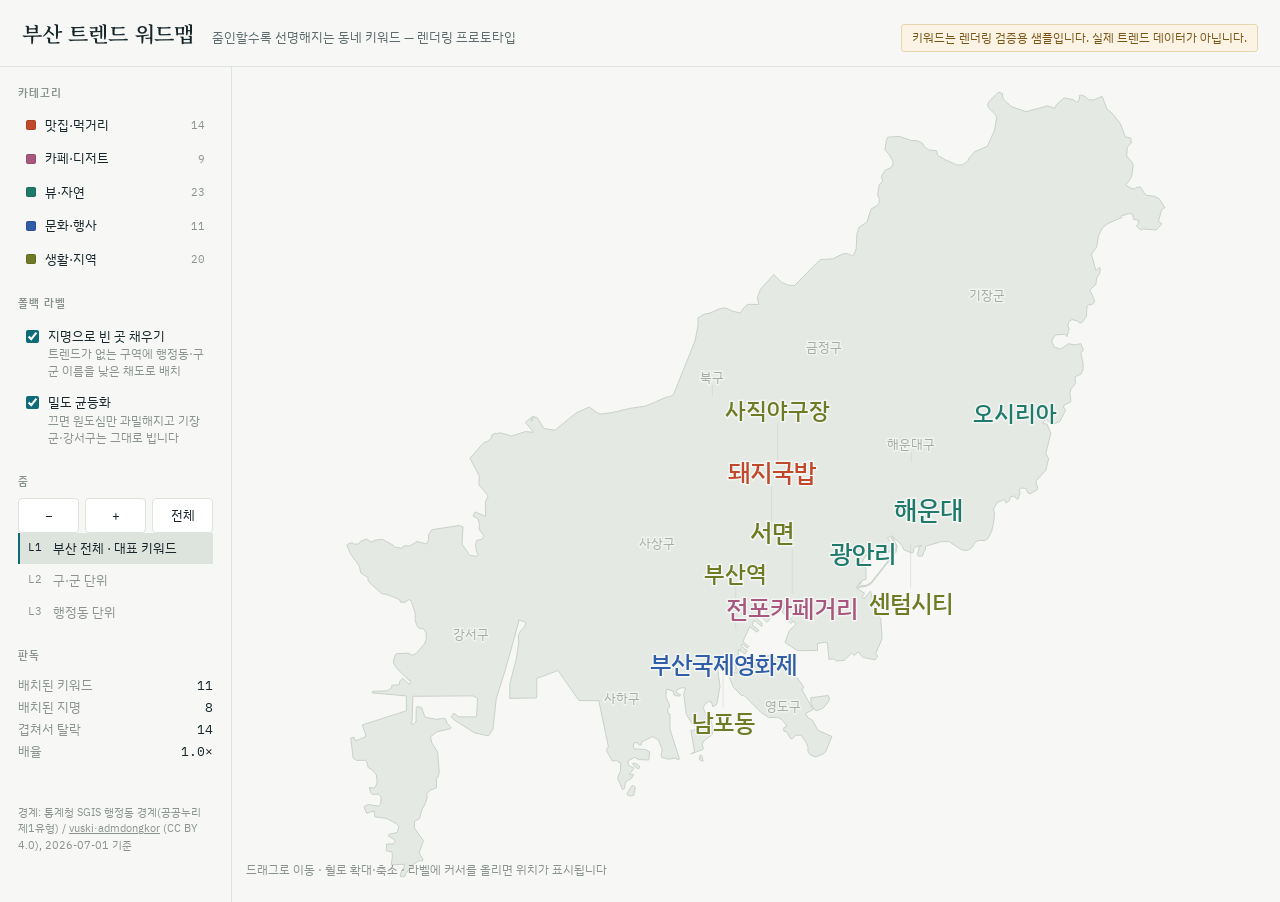
==== commit 6fd3ed80: "feat(prototype): 뷰 조작 API 추가 (trendyMap.setView / setOptions) 배율·중심 좌표·토글 상태를 코드로 지정할 수 있게 해 줌 단계별 화" ====
--- a/prototype/index.html
+++ b/prototype/index.html
@@ -679,6 +679,7 @@
     const b = document.createElement("button");
     b.type = "button";
     b.className = "cat";
+    b.dataset.cat = key;
     b.setAttribute("aria-pressed", "true");
     b.style.setProperty("--c", `var(${CAT_VAR[key]})`);
     b.innerHTML = `<span class="dot"></span><span>${DATA.categories[key]}</span><span class="n">${n}</span>`;
@@ -694,6 +695,35 @@
   window.addEventListener("resize", resize);
   matchMedia("(prefers-color-scheme: dark)").addEventListener("change", () => { readColors(); draw(); });
 
+  // 스크린샷·데모용 조작 API. UI로 할 수 있는 일과 동일한 상태를 코드로 지정한다.
+  //   trendyMap.setView(3, 129.06, 35.16)  배율 3배로 해당 좌표를 중심에 둔다
+  //   trendyMap.setOptions({ fallback: false, cats: ["food"] })
+  window.trendyMap = {
+    setView(mult, lon, lat) {
+      state.scale = state.fit * mult;
+      if (lon !== undefined && lat !== undefined) { state.cx = wx(lon); state.cy = wy(lat); }
+      draw();
+    },
+    setOptions(o = {}) {
+      if (o.fallback !== undefined) {
+        state.fallback = o.fallback;
+        document.getElementById("sw-fallback").checked = o.fallback;
+      }
+      if (o.density !== undefined) {
+        state.density = o.density;
+        document.getElementById("sw-density").checked = o.density;
+      }
+      if (o.cats) {
+        state.cats = new Set(o.cats);
+        for (const b of document.querySelectorAll(".cat")) {
+          b.setAttribute("aria-pressed", state.cats.has(b.dataset.cat) ? "true" : "false");
+        }
+      }
+      draw();
+    },
+    stats: () => ({ tier: tierOf(), zoom: state.scale / state.fit, placed: placed.length }),
+  };
+
   readColors();
   resize();
   resetView();
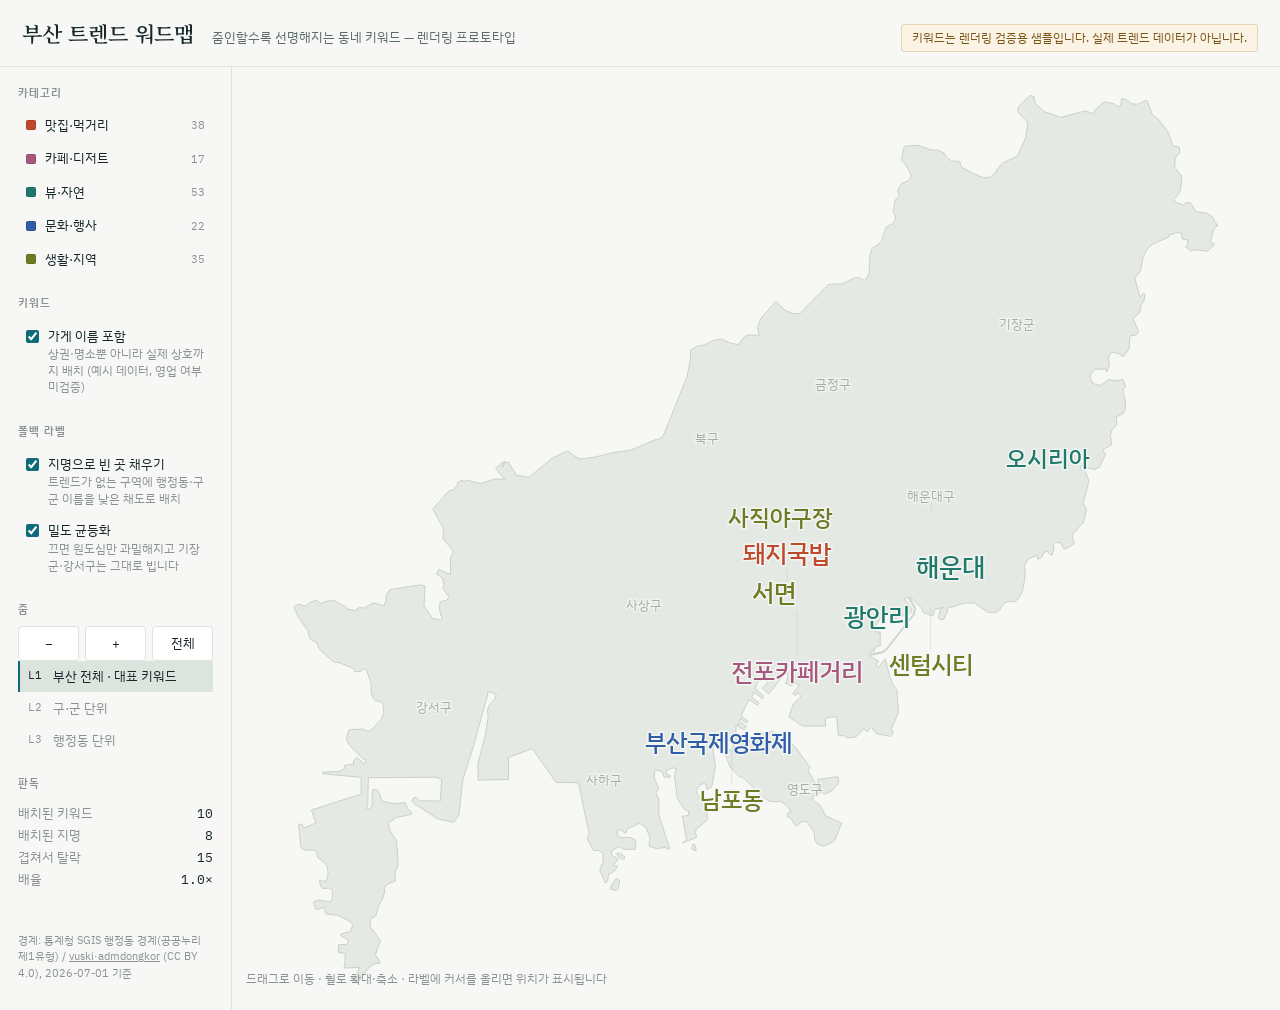
==== commit 36ddd81d: "feat: 키워드에 상호(가게 이름) 계층 추가 - keywords.sample.json: 77 → 165개로 확장, kind(spot/store) 구분 추가.   저밀도 구역(기" ====
--- a/prototype/index.html
+++ b/prototype/index.html
@@ -286,6 +286,16 @@
       </section>
 
       <section>
+        <h2>키워드</h2>
+        <label class="switch">
+          <input type="checkbox" id="sw-stores" checked>
+          <span class="lbl">가게 이름 포함
+            <span class="hint">상권·명소뿐 아니라 실제 상호까지 배치 (예시 데이터, 영업 여부 미검증)</span>
+          </span>
+        </label>
+      </section>
+
+      <section>
         <h2>폴백 라벨</h2>
         <label class="switch">
           <input type="checkbox" id="sw-fallback" checked>
@@ -336,7 +346,7 @@
   </div>
 </div>
 
-<script type="application/json" id="trendy-data">{"bbox":[128.793618,34.988048,129.304531,35.388666],"silhouette":[[[128.97141,35.03449],[128.96871,35.03082],[128.96872,35.02985],[128.97109,35.02933],[128.97266,35.02966],[128.97376,35.03359],[128.97276,35.03469],[128.97141,35.03449]],[[128.83357,35.06627],[128.83433,35.068],[128.83476,35.08025],[128.87195,35.08048],[128.87519,35.07936],[128.87455,35.06973],[128.86314,35.0698],[128.86113,35.0713],[128.85998,35.07132],[128.8588,35.06976],[128.8603,35.06837],[128.87331,35.06155],[128.88197,35.06006],[128.88482,35.06354],[128.88688,35.07911],[128.89275,35.09436],[128.90088,35.11823],[128.90064,35.11926],[128.90546,35.11806],[128.90455,35.11564],[128.90209,35.11369],[128.90055,35.11115],[128.90096,35.10797],[128.89939,35.09929],[128.89537,35.08682],[128.89532,35.07914],[128.91218,35.07946],[128.91217,35.08937],[128.92535,35.09341],[128.93852,35.0781],[128.9509,35.07802],[128.95689,35.05448],[128.95569,35.0531],[128.9559,35.05243],[128.95922,35.04732],[128.96207,35.04737],[128.9645,35.04621],[128.96447,35.04229],[128.96265,35.03853],[128.96568,35.03264],[128.96697,35.03328],[128.96754,35.03645],[128.9711,35.03826],[128.97261,35.0404],[128.96993,35.04042],[128.97291,35.04347],[128.96961,35.04498],[128.96911,35.04622],[128.96958,35.04747],[128.97311,35.0491],[128.97588,35.04796],[128.98214,35.04776],[128.98265,35.05194],[128.98005,35.05313],[128.97349,35.05335],[128.97239,35.05441],[128.9728,35.05663],[128.97531,35.05656],[128.97533,35.05595],[128.97679,35.05525],[128.97734,35.05541],[128.97756,35.05692],[128.98456,35.05969],[128.98816,35.05797],[128.99051,35.05292],[128.98981,35.05052],[128.99028,35.04908],[128.99442,35.04812],[128.99902,35.04881],[128.99976,35.04787],[129.0013,35.04822],[128.99533,35.06349],[128.99537,35.07135],[128.99439,35.07139],[128.99373,35.07379],[128.99503,35.07454],[128.9951,35.07569],[128.99273,35.08014],[128.99312,35.08387],[128.99718,35.08303],[128.99798,35.08083],[128.99863,35.08055],[129.00153,35.08041],[129.00179,35.08123],[128.99977,35.08172],[128.99916,35.08332],[129.00271,35.08468],[129.00515,35.0844],[129.00393,35.08129],[129.00552,35.0711],[129.00937,35.06595],[129.01198,35.06486],[129.01148,35.06315],[129.00838,35.0628],[129.01063,35.05245],[129.01006,35.05153],[129.00836,35.05081],[129.01586,35.05309],[129.01627,35.05434],[129.01547,35.05479],[129.0159,35.05693],[129.02172,35.0608],[129.02228,35.06234],[129.02092,35.06892],[129.01717,35.07214],[129.01597,35.07455],[129.01784,35.07675],[129.01953,35.07754],[129.02119,35.07751],[129.02215,35.07492],[129.02459,35.07608],[129.02664,35.0853],[129.02526,35.0935],[129.02621,35.09568],[129.02867,35.09637],[129.03375,35.09695],[129.03605,35.09636],[129.03667,35.09466],[129.0362,35.09409],[129.03671,35.09264],[129.03741,35.09238],[129.0371,35.09187],[129.03334,35.09334],[129.03313,35.09437],[129.03161,35.09404],[129.03137,35.09224],[129.03471,35.08512],[129.03989,35.08073],[129.04177,35.08051],[129.05201,35.07215],[129.05687,35.0694],[129.06267,35.06949],[129.06509,35.06839],[129.06861,35.06499],[129.06644,35.06423],[129.06642,35.06251],[129.06811,35.06216],[129.07084,35.05848],[129.07213,35.05871],[129.07393,35.06042],[129.07726,35.06039],[129.08073,35.05625],[129.08163,35.05401],[129.08139,35.05245],[129.08282,35.05039],[129.08643,35.04926],[129.0915,35.05103],[129.09273,35.05218],[129.0965,35.05972],[129.0877,35.06294],[129.08424,35.0682],[129.08149,35.0693],[129.07998,35.07138],[129.08554,35.07394],[129.08656,35.07273],[129.09094,35.07421],[129.09427,35.07742],[129.09495,35.07897],[129.09427,35.08069],[129.08333,35.07952],[129.08351,35.07612],[129.08492,35.07449],[129.08429,35.0742],[129.07774,35.08364],[129.07903,35.0849],[129.07096,35.09395],[129.06843,35.09599],[129.05794,35.10124],[129.05143,35.09976],[129.05143,35.09859],[129.04986,35.09825],[129.04805,35.09641],[129.04881,35.09531],[129.047,35.09583],[129.04647,35.0968],[129.04536,35.09719],[129.0395,35.09523],[129.0381,35.09801],[129.03798,35.10389],[129.03967,35.10439],[129.03887,35.10355],[129.04224,35.10191],[129.04368,35.10341],[129.03982,35.10584],[129.04037,35.10703],[129.04374,35.10492],[129.04455,35.10581],[129.04088,35.10811],[129.0451,35.11568],[129.04983,35.11298],[129.05087,35.11404],[129.04671,35.11662],[129.04786,35.11903],[129.0528,35.1159],[129.05282,35.11761],[129.04857,35.12049],[129.05,35.12353],[129.05271,35.12567],[129.05533,35.12532],[129.05525,35.12293],[129.05253,35.12069],[129.05604,35.11799],[129.06487,35.12727],[129.06465,35.12894],[129.0653,35.12962],[129.06678,35.12589],[129.06534,35.12289],[129.06866,35.12168],[129.06998,35.12313],[129.073,35.12217],[129.0695,35.1183],[129.07101,35.11738],[129.07227,35.11873],[129.07325,35.11814],[129.07378,35.11675],[129.06989,35.11384],[129.0672,35.10769],[129.07491,35.10358],[129.08759,35.10359],[129.08738,35.10714],[129.09181,35.10779],[129.09374,35.10753],[129.0946,35.09913],[129.09756,35.09932],[129.09953,35.09823],[129.10423,35.09864],[129.10879,35.10233],[129.11053,35.1011],[129.11295,35.10299],[129.11572,35.10014],[129.1235,35.09886],[129.12521,35.10086],[129.12374,35.10195],[129.12783,35.10963],[129.12703,35.11981],[129.12494,35.12217],[129.12287,35.12629],[129.12061,35.13395],[129.11665,35.13014],[129.11521,35.13097],[129.11689,35.13286],[129.11181,35.13548],[129.11844,35.13655],[129.12098,35.13772],[129.1365,35.15376],[129.13733,35.15681],[129.13408,35.16217],[129.14045,35.15707],[129.14141,35.15506],[129.14637,35.15337],[129.14726,35.15369],[129.14767,35.15576],[129.14839,35.15642],[129.15279,35.15735],[129.15112,35.15652],[129.14991,35.15271],[129.15056,35.15175],[129.15304,35.15188],[129.15402,35.15443],[129.15497,35.15486],[129.15489,35.15656],[129.15569,35.15701],[129.16445,35.15916],[129.16981,35.15916],[129.1777,35.15489],[129.18119,35.15474],[129.18394,35.15611],[129.186,35.15896],[129.18779,35.15972],[129.19229,35.15984],[129.19412,35.16108],[129.1962,35.16427],[129.19745,35.16874],[129.19807,35.17334],[129.19739,35.17588],[129.19968,35.17908],[129.20391,35.18063],[129.20453,35.18063],[129.20494,35.17905],[129.20567,35.17911],[129.20733,35.18007],[129.20792,35.18194],[129.21033,35.18252],[129.21169,35.18113],[129.21281,35.18088],[129.21391,35.18431],[129.21336,35.18562],[129.21467,35.18655],[129.21777,35.18634],[129.21892,35.18405],[129.22026,35.18362],[129.22475,35.18573],[129.22504,35.1863],[129.22382,35.18999],[129.23015,35.19573],[129.23183,35.20147],[129.23006,35.20427],[129.23323,35.21447],[129.23073,35.21925],[129.22853,35.21933],[129.22846,35.22071],[129.23054,35.22163],[129.23123,35.22068],[129.23584,35.2195],[129.23892,35.22052],[129.24234,35.22624],[129.24107,35.22799],[129.24168,35.22897],[129.24546,35.23045],[129.24574,35.23114],[129.24511,35.23497],[129.24574,35.23707],[129.24856,35.23995],[129.24828,35.24331],[129.25185,35.24462],[129.25338,35.24667],[129.25336,35.25017],[129.25202,35.25522],[129.25214,35.25594],[129.25357,35.25679],[129.25197,35.26021],[129.24784,35.25964],[129.24421,35.26023],[129.2395,35.25751],[129.23545,35.25838],[129.23395,35.26092],[129.23409,35.26239],[129.23612,35.26473],[129.24168,35.265],[129.24288,35.26451],[129.2431,35.26364],[129.24424,35.26638],[129.24452,35.26786],[129.24381,35.26952],[129.24467,35.27161],[129.2465,35.27256],[129.25034,35.27168],[129.25126,35.27064],[129.25291,35.27117],[129.25547,35.2742],[129.25574,35.27899],[129.25658,35.2801],[129.25881,35.28019],[129.26047,35.28139],[129.26028,35.28274],[129.25753,35.28758],[129.26136,35.29058],[129.26186,35.29371],[129.26374,35.29606],[129.26413,35.29884],[129.26326,35.29908],[129.2614,35.2975],[129.25855,35.30594],[129.26176,35.30939],[129.26295,35.31516],[129.26528,35.31911],[129.26887,35.32156],[129.27757,35.32469],[129.27713,35.3254],[129.28185,35.32659],[129.28446,35.32638],[129.28474,35.32373],[129.28795,35.32322],[129.28769,35.32116],[129.28651,35.32036],[129.28967,35.31815],[129.29065,35.3188],[129.29904,35.31827],[129.30265,35.32137],[129.30042,35.32261],[129.30229,35.32831],[129.30359,35.32948],[129.30453,35.32951],[129.30088,35.33424],[129.2977,35.33553],[129.29318,35.33595],[129.29206,35.33654],[129.28917,35.34021],[129.2866,35.33997],[129.2855,35.3392],[129.28246,35.3398],[129.27986,35.34151],[129.28188,35.34298],[129.28377,35.34568],[129.28456,35.35076],[129.28448,35.35227],[129.28057,35.35611],[129.28099,35.36048],[129.28351,35.36271],[129.28318,35.36523],[129.27971,35.36578],[129.27671,35.3724],[129.27158,35.37785],[129.26827,35.37991],[129.26527,35.38647],[129.25995,35.38464],[129.25663,35.38479],[129.25451,35.38648],[129.252,35.38721],[129.25091,35.3868],[129.2512,35.38572],[129.25039,35.38376],[129.2492,35.38349],[129.24736,35.38474],[129.24164,35.3857],[129.23669,35.38227],[129.23564,35.38031],[129.2312,35.38161],[129.21772,35.37867],[129.20871,35.38117],[129.2034,35.38515],[129.20287,35.38798],[129.20053,35.38867],[129.19451,35.38375],[129.19372,35.38205],[129.19452,35.38039],[129.19868,35.37704],[129.19937,35.37562],[129.19809,35.36922],[129.19358,35.36101],[129.18558,35.35817],[129.18228,35.35518],[129.18163,35.35365],[129.17808,35.35144],[129.17453,35.35147],[129.16746,35.35406],[129.16255,35.35636],[129.16179,35.35878],[129.15725,35.359],[129.15415,35.36081],[129.15309,35.36254],[129.14988,35.36384],[129.14635,35.36388],[129.13851,35.36608],[129.1314,35.36565],[129.13059,35.3643],[129.12956,35.35916],[129.13196,35.35716],[129.13471,35.35306],[129.13457,35.35141],[129.13327,35.35],[129.12966,35.34874],[129.12731,35.34556],[129.12834,35.34321],[129.12604,35.34133],[129.12503,35.3363],[129.12621,35.33373],[129.12584,35.33192],[129.12467,35.33073],[129.12087,35.32892],[129.11848,35.32246],[129.11331,35.3195],[129.11208,35.31615],[129.11165,35.30877],[129.11042,35.30597],[129.10892,35.30507],[129.10621,35.3062],[129.10348,35.30614],[129.097,35.30354],[129.08911,35.30314],[129.07317,35.28994],[129.06944,35.29007],[129.06511,35.29151],[129.06013,35.29555],[129.05186,35.28796],[129.04991,35.28386],[129.05087,35.28024],[129.04411,35.28031],[129.04211,35.27909],[129.03923,35.27589],[129.03406,35.27691],[129.03009,35.27852],[129.02618,35.27807],[129.02038,35.27584],[129.01678,35.27531],[129.01281,35.27345],[129.01287,35.26963],[129.01098,35.26162],[128.99761,35.23439],[128.99554,35.23325],[128.99311,35.23292],[128.98002,35.22834],[128.97057,35.22726],[128.95948,35.22508],[128.95246,35.22432],[128.95025,35.22485],[128.94483,35.22792],[128.93686,35.22493],[128.92349,35.21605],[128.91663,35.21696],[128.91239,35.22256],[128.9103,35.22293],[128.90889,35.22056],[128.90877,35.22188],[128.91021,35.22294],[128.90953,35.22309],[128.90505,35.22007],[128.91023,35.21502],[128.90494,35.21534],[128.8966,35.21311],[128.88912,35.21478],[128.88752,35.21419],[128.88642,35.21463],[128.88414,35.21368],[128.88381,35.21207],[128.88175,35.2105],[128.87906,35.20976],[128.87039,35.20171],[128.87619,35.19291],[128.87602,35.18818],[128.88156,35.18294],[128.88163,35.18195],[128.8801,35.17976],[128.8802,35.17203],[128.87362,35.17436],[128.87235,35.17227],[128.87577,35.17051],[128.87639,35.1675],[128.87602,35.16565],[128.87926,35.16199],[128.87792,35.16041],[128.87448,35.1598],[128.87391,35.15716],[128.87476,35.15357],[128.87579,35.15231],[128.87479,35.15173],[128.87045,35.1521],[128.86545,35.15792],[128.86611,35.16684],[128.86369,35.16743],[128.84666,35.16528],[128.84454,35.16277],[128.84456,35.16016],[128.84336,35.15799],[128.83744,35.15925],[128.83253,35.1569],[128.82999,35.15716],[128.82838,35.15653],[128.82801,35.15576],[128.82278,35.15652],[128.82247,35.15737],[128.81586,35.16038],[128.81144,35.15997],[128.80863,35.15899],[128.80596,35.1605],[128.80216,35.15936],[128.80074,35.15796],[128.79805,35.15789],[128.79705,35.15871],[128.79402,35.15794],[128.79362,35.15705],[128.79617,35.15255],[128.80133,35.14674],[128.80233,35.14315],[128.80664,35.14094],[128.80695,35.13926],[128.80829,35.13788],[128.81545,35.13256],[128.81805,35.13237],[128.82416,35.13044],[128.82646,35.1295],[128.82729,35.12818],[128.83026,35.12828],[128.83203,35.12953],[128.83357,35.12919],[128.83624,35.12269],[128.83625,35.11864],[128.83756,35.11597],[128.83851,35.11505],[128.84138,35.11469],[128.84294,35.11297],[128.84321,35.10969],[128.84208,35.10703],[128.83666,35.10199],[128.83459,35.10122],[128.83181,35.10225],[128.82481,35.10199],[128.82394,35.10177],[128.82276,35.09882],[128.82288,35.09692],[128.82463,35.0946],[128.83222,35.08847],[128.83298,35.08867],[128.83326,35.08738],[128.83247,35.08631],[128.82838,35.08948],[128.82643,35.08787],[128.82643,35.08621],[128.82154,35.08585],[128.82154,35.08445],[128.81853,35.083],[128.80949,35.08278],[128.80942,35.08197],[128.8307,35.08045],[128.83078,35.07289],[128.80322,35.06565],[128.80562,35.05978],[128.79887,35.05745],[128.79797,35.0594],[128.79599,35.0589],[128.79747,35.04871],[128.79955,35.04751],[128.80481,35.04759],[128.80585,35.04699],[128.80691,35.04385],[128.80894,35.04298],[128.81201,35.04016],[128.81244,35.0366],[128.8118,35.03465],[128.81074,35.03339],[128.80759,35.03373],[128.8083,35.03139],[128.80942,35.03016],[128.81321,35.03034],[128.815,35.02897],[128.81466,35.02528],[128.8133,35.02421],[128.80683,35.02498],[128.80424,35.02392],[128.80581,35.0206],[128.81057,35.02171],[128.81112,35.01874],[128.8182,35.01796],[128.82452,35.01524],[128.82603,35.01378],[128.82493,35.01075],[128.81987,35.00973],[128.81934,35.00897],[128.82341,35.00705],[128.82359,35.0057],[128.82244,35.00487],[128.81832,35.00485],[128.81814,35.00138],[128.82173,35.00082],[128.82199,34.99879],[128.82128,34.99423],[128.82961,34.99453],[128.82916,34.99259],[128.8279,34.99151],[128.82692,34.98915],[128.82731,34.98805],[128.82989,34.98843],[128.83044,34.98986],[128.83506,34.99444],[128.83871,34.99642],[128.84076,34.99613],[128.84109,34.99714],[128.83859,35.00023],[128.8414,35.00661],[128.83582,35.01288],[128.83573,35.01635],[128.83889,35.01791],[128.84055,35.02268],[128.84249,35.02534],[128.84376,35.02868],[128.84342,35.03056],[128.84573,35.03235],[128.84955,35.03353],[128.84955,35.03843],[128.85054,35.03908],[128.85125,35.04159],[128.85023,35.05179],[128.84664,35.05641],[128.8458,35.05962],[128.84997,35.06219],[128.85807,35.06362],[128.85884,35.06423],[128.8564,35.06627],[128.85494,35.069],[128.84935,35.06851],[128.84239,35.06955],[128.84028,35.07443],[128.83742,35.07505],[128.83685,35.07387],[128.83678,35.06735],[128.83507,35.06602],[128.83357,35.06627]],[[129.0387,35.09616],[129.0393,35.0951],[129.0382,35.09359],[129.03692,35.09472],[129.03632,35.09642],[129.03822,35.09701],[129.0387,35.09616]],[[129.1159,35.14969],[129.11813,35.15249],[129.12155,35.15446],[129.12374,35.1545],[129.12453,35.15233],[129.1274,35.15245],[129.13437,35.15471],[129.13528,35.15566],[129.13521,35.15664],[129.13114,35.16113],[129.13292,35.16192],[129.13666,35.15673],[129.13595,35.15396],[129.12075,35.13818],[129.11842,35.13706],[129.11199,35.13638],[129.1143,35.13859],[129.11361,35.13756],[129.11417,35.13734],[129.11561,35.13955],[129.11774,35.13984],[129.11777,35.14598],[129.11555,35.14619],[129.11511,35.1471],[129.1159,35.14969]],[[128.97256,35.04492],[128.97528,35.04329],[128.97649,35.04378],[128.97626,35.04468],[128.97403,35.04603],[128.97214,35.04609],[128.97256,35.04492]],[[129.01375,35.04886],[129.01372,35.04789],[129.01604,35.04709],[129.01514,35.05013],[129.01416,35.05022],[129.01375,35.04886]]],"sgg":[[[[129.02621,35.09568],[129.02867,35.09637],[129.03389,35.09694],[129.03605,35.09636],[129.03667,35.09466],[129.03692,35.09472],[129.03632,35.09642],[129.03822,35.09701],[129.0393,35.0951],[129.0395,35.09523],[129.0381,35.09801],[129.03798,35.10389],[129.03823,35.10435],[129.03967,35.10439],[129.03887,35.10355],[129.04224,35.10191],[129.04368,35.10341],[129.03982,35.10584],[129.04037,35.10703],[129.04374,35.10492],[129.04455,35.10581],[129.04088,35.10811],[129.04273,35.11072],[129.0382,35.112],[129.03265,35.11599],[129.02822,35.11734],[129.02613,35.11678],[129.02693,35.11595],[129.02818,35.11567],[129.02844,35.11268],[129.02779,35.11112],[129.02705,35.1105],[129.02644,35.11109],[129.02293,35.10897],[129.02123,35.10331],[129.02155,35.10191],[129.02423,35.10008],[129.02621,35.09568]]],[[[129.01489,35.04709],[129.01581,35.04683],[129.01609,35.04736],[129.01547,35.04769],[129.01592,35.04828],[129.01574,35.04935],[129.01514,35.05013],[129.01439,35.05035],[129.01391,35.04995],[129.01372,35.04789],[129.01489,35.04709]],[[129.00444,35.07844],[129.00552,35.0711],[129.00937,35.06595],[129.01198,35.06486],[129.01148,35.06315],[129.00838,35.0628],[129.00855,35.06068],[129.01063,35.05245],[129.01006,35.05153],[129.00836,35.05081],[129.00851,35.05055],[129.01532,35.0526],[129.01625,35.054],[129.01607,35.05464],[129.01547,35.05479],[129.0159,35.05693],[129.01872,35.05913],[129.02172,35.0608],[129.02228,35.06234],[129.02092,35.06892],[129.01717,35.07214],[129.01597,35.07455],[129.01784,35.07675],[129.01953,35.07754],[129.02119,35.07751],[129.02215,35.07492],[129.02459,35.07608],[129.02664,35.0853],[129.02605,35.08685],[129.02526,35.0935],[129.02621,35.09568],[129.02423,35.10008],[129.02155,35.10191],[129.02123,35.10331],[129.02293,35.10897],[129.02644,35.11109],[129.02705,35.1105],[129.02779,35.11112],[129.02844,35.11268],[129.02818,35.11567],[129.02693,35.11595],[129.02613,35.11678],[129.02459,35.11871],[129.02538,35.12196],[129.02603,35.12912],[129.02566,35.13077],[129.02412,35.13402],[129.02081,35.13685],[129.01837,35.13605],[129.01709,35.13602],[129.01132,35.13819],[129.00658,35.13939],[129.00452,35.13951],[129.00295,35.13493],[129.00225,35.12743],[129.0016,35.1265],[128.99961,35.12585],[128.99844,35.12467],[128.99797,35.12255],[129.00051,35.1202],[129.00015,35.11838],[129.00116,35.11423],[129.00309,35.11409],[129.0038,35.11325],[129.00327,35.11181],[129.00371,35.11067],[129.00628,35.10947],[129.01051,35.10559],[129.00743,35.10183],[129.00675,35.09909],[129.01026,35.09928],[129.0143,35.09319],[129.01402,35.08919],[129.01317,35.08809],[129.01163,35.08156],[129.01132,35.07686],[129.00835,35.07824],[129.00625,35.07863],[129.00444,35.07844]]],[[[129.02613,35.11678],[129.02822,35.11734],[129.03265,35.11599],[129.0382,35.112],[129.04273,35.11072],[129.0451,35.11568],[129.04983,35.11298],[129.05087,35.11404],[129.04671,35.11662],[129.04786,35.11903],[129.0528,35.1159],[129.05282,35.11761],[129.04857,35.12049],[129.05,35.12353],[129.05271,35.12567],[129.05455,35.12581],[129.05533,35.12532],[129.05525,35.12293],[129.05253,35.12069],[129.05274,35.12013],[129.05604,35.11799],[129.06487,35.12727],[129.06465,35.12894],[129.0653,35.12962],[129.06609,35.13698],[129.06448,35.14139],[129.05253,35.14209],[129.05173,35.1423],[129.05085,35.14335],[129.0453,35.14598],[129.04122,35.14613],[129.03913,35.14397],[129.03937,35.14258],[129.03881,35.14072],[129.03469,35.13728],[129.03313,35.13706],[129.03178,35.13751],[129.02828,35.13663],[129.02702,35.13535],[129.02412,35.13402],[129.02566,35.13077],[129.02603,35.12912],[129.02538,35.12196],[129.02459,35.11871],[129.02613,35.11678]]],[[[129.03667,35.09466],[129.03606,35.09452],[129.03671,35.09264],[129.03741,35.09238],[129.0371,35.09187],[129.03334,35.09334],[129.03313,35.09385],[129.03357,35.094],[129.03313,35.09437],[129.03161,35.09404],[129.03137,35.09224],[129.03471,35.08512],[129.03989,35.08073],[129.04085,35.08101],[129.04177,35.08051],[129.05176,35.07284],[129.05201,35.07215],[129.05687,35.0694],[129.06267,35.06949],[129.06509,35.06839],[129.06824,35.06577],[129.06861,35.06499],[129.06644,35.06423],[129.06642,35.06251],[129.06811,35.06216],[129.0704,35.05959],[129.07084,35.05848],[129.07213,35.05871],[129.07393,35.06042],[129.07543,35.0608],[129.07726,35.06039],[129.08073,35.05625],[129.08163,35.05401],[129.08139,35.05245],[129.08201,35.05102],[129.08282,35.05039],[129.08614,35.04928],[129.08767,35.04943],[129.09088,35.05072],[129.09239,35.05174],[129.0965,35.05972],[129.09387,35.06077],[129.09221,35.06097],[129.0877,35.06294],[129.08677,35.06381],[129.08424,35.0682],[129.08149,35.0693],[129.08015,35.07061],[129.07998,35.07138],[129.08554,35.07394],[129.08656,35.07273],[129.09094,35.07421],[129.09427,35.07742],[129.09495,35.07897],[129.09427,35.08069],[129.0905,35.08038],[129.0886,35.07971],[129.08333,35.07952],[129.08351,35.07612],[129.08492,35.07449],[129.08429,35.0742],[129.07774,35.08364],[129.07903,35.0849],[129.07096,35.09395],[129.06843,35.09599],[129.05794,35.10124],[129.05143,35.09976],[129.05143,35.09859],[129.04986,35.09825],[129.04805,35.09641],[129.04901,35.09572],[129.04881,35.09531],[129.047,35.09583],[129.04647,35.0968],[129.04536,35.09719],[129.0395,35.09523],[129.0393,35.0951],[129.0385,35.09362],[129.03692,35.09472],[129.03667,35.09466]]],[[[129.01132,35.13819],[129.01709,35.13602],[129.01837,35.13605],[129.02081,35.13685],[129.02412,35.13402],[129.02702,35.13535],[129.02828,35.13663],[129.03178,35.13751],[129.03313,35.13706],[129.03469,35.13728],[129.03881,35.14072],[129.03937,35.14258],[129.03913,35.14397],[129.04122,35.14613],[129.0453,35.14598],[129.05085,35.14335],[129.05173,35.1423],[129.05253,35.14209],[129.06448,35.14139],[129.0632,35.14356],[129.06333,35.14869],[129.06677,35.14778],[129.07134,35.14878],[129.07987,35.1527],[129.08293,35.15824],[129.08203,35.15948],[129.08089,35.15971],[129.07852,35.16242],[129.07885,35.16573],[129.07929,35.16667],[129.08081,35.16774],[129.08192,35.17174],[129.07554,35.17731],[129.07191,35.17959],[129.07194,35.17794],[129.07027,35.17583],[129.06734,35.1769],[129.06297,35.17749],[129.06273,35.1787],[129.06166,35.18025],[129.0612,35.18389],[129.05664,35.18446],[129.05397,35.18432],[129.05204,35.18478],[129.05097,35.1858],[129.04697,35.19186],[129.04769,35.19421],[129.04387,35.19839],[129.03955,35.1995],[129.03477,35.19817],[129.03381,35.19762],[129.03194,35.19527],[129.02753,35.19351],[129.0255,35.19341],[129.02464,35.19137],[129.02114,35.18775],[129.02175,35.18352],[129.0238,35.18304],[129.02364,35.18092],[129.02252,35.17911],[129.0215,35.17832],[129.01952,35.17986],[129.01786,35.17933],[129.01138,35.17411],[129.01017,35.17361],[129.01009,35.17036],[129.0117,35.16881],[129.0117,35.16738],[129.01284,35.16567],[129.01103,35.16272],[129.01064,35.16015],[129.01522,35.15666],[129.01594,35.15571],[129.01667,35.15281],[129.01619,35.14825],[129.01568,35.14693],[129.01615,35.14224],[129.0131,35.13872],[129.01132,35.13819]]],[[[129.04769,35.19421],[129.05306,35.19208],[129.05577,35.19237],[129.05988,35.1913],[129.06462,35.19225],[129.0642,35.1937],[129.07123,35.19512],[129.07426,35.19806],[129.07791,35.1994],[129.08033,35.19927],[129.08406,35.19563],[129.08637,35.19438],[129.10237,35.19099],[129.10838,35.19041],[129.11052,35.18964],[129.11241,35.18627],[129.11516,35.18318],[129.11552,35.18783],[129.1142,35.19309],[129.11424,35.19419],[129.11521,35.19891],[129.11638,35.20109],[129.11506,35.20177],[129.11378,35.20177],[129.11138,35.20387],[129.11016,35.20706],[129.11004,35.21011],[129.10864,35.21019],[129.10636,35.20959],[129.10233,35.21135],[129.10252,35.2122],[129.10187,35.21255],[129.09563,35.21454],[129.09436,35.21543],[129.09399,35.21496],[129.09239,35.2165],[129.08833,35.21768],[129.08656,35.21705],[129.08494,35.21792],[129.08726,35.22166],[129.08509,35.22193],[129.08192,35.22451],[129.0807,35.22383],[129.0775,35.22635],[129.07155,35.22627],[129.06882,35.22508],[129.06653,35.2253],[129.06649,35.22648],[129.06611,35.22687],[129.06222,35.22683],[129.0602,35.22622],[129.05926,35.22404],[129.05779,35.22273],[129.05627,35.21908],[129.05134,35.21324],[129.05145,35.21136],[129.05098,35.20844],[129.0504,35.20722],[129.0451,35.20197],[129.04358,35.20216],[129.04353,35.19929],[129.04387,35.19839],[129.04769,35.19421]]],[[[129.0653,35.12962],[129.06642,35.12759],[129.06678,35.12589],[129.06534,35.12289],[129.06866,35.12168],[129.06998,35.12313],[129.073,35.12217],[129.0695,35.1183],[129.07101,35.11738],[129.07227,35.11873],[129.07325,35.11814],[129.07378,35.11675],[129.06989,35.11384],[129.0672,35.10769],[129.07491,35.10358],[129.08759,35.10359],[129.08738,35.10714],[129.09181,35.10779],[129.09374,35.10753],[129.0946,35.09913],[129.09756,35.09932],[129.09953,35.09823],[129.10423,35.09864],[129.10879,35.10233],[129.11053,35.1011],[129.11295,35.10299],[129.11389,35.10161],[129.11572,35.10014],[129.1235,35.09886],[129.12521,35.10086],[129.12391,35.10143],[129.12374,35.10195],[129.12783,35.10963],[129.12703,35.11981],[129.12494,35.12217],[129.12287,35.12629],[129.12108,35.13327],[129.12061,35.13395],[129.11717,35.13027],[129.11665,35.13014],[129.11521,35.13097],[129.11689,35.13286],[129.11181,35.13548],[129.10488,35.14021],[129.10232,35.1428],[129.10341,35.14436],[129.10334,35.14576],[129.10164,35.15069],[129.09823,35.15534],[129.09482,35.16174],[129.09371,35.16065],[129.09277,35.16032],[129.08939,35.16081],[129.08293,35.15824],[129.07987,35.1527],[129.07134,35.14878],[129.06677,35.14778],[129.06333,35.14869],[129.0632,35.14356],[129.06448,35.14139],[129.06609,35.13698],[129.0653,35.12962]]],[[[129.02114,35.18775],[129.02464,35.19137],[129.0255,35.19341],[129.02753,35.19351],[129.03194,35.19527],[129.03381,35.19762],[129.03477,35.19817],[129.03955,35.1995],[129.04387,35.19839],[129.04353,35.19929],[129.04358,35.20216],[129.0451,35.20197],[129.0504,35.20722],[129.05098,35.20844],[129.05145,35.21136],[129.05134,35.21324],[129.05627,35.21908],[129.05779,35.22273],[129.05926,35.22404],[129.0602,35.22622],[129.05997,35.22679],[129.06057,35.22847],[129.05971,35.23002],[129.05159,35.22965],[129.04912,35.23087],[129.04609,35.23131],[129.04574,35.23334],[129.04916,35.23803],[129.04881,35.23848],[129.04992,35.23898],[129.05107,35.24102],[129.04961,35.24513],[129.04828,35.24603],[129.0461,35.24627],[129.04552,35.24702],[129.04542,35.25214],[129.047,35.25423],[129.04855,35.25507],[129.04779,35.25646],[129.04673,35.25703],[129.03765,35.25972],[129.0361,35.25972],[129.03775,35.26212],[129.03912,35.26284],[129.0416,35.26333],[129.04213,35.26401],[129.04258,35.26864],[129.04688,35.27377],[129.05057,35.28006],[129.04859,35.28039],[129.04411,35.28031],[129.04211,35.27909],[129.03923,35.27589],[129.03406,35.27691],[129.03009,35.27852],[129.02618,35.27807],[129.02038,35.27584],[129.01667,35.27528],[129.01263,35.2733],[129.01287,35.26963],[129.01098,35.26162],[129.00146,35.24212],[128.9986,35.237],[128.99761,35.23439],[128.99581,35.20794],[128.98928,35.2025],[128.99178,35.20096],[128.98819,35.19724],[128.98795,35.1959],[128.99112,35.19382],[128.99392,35.19526],[128.99496,35.19479],[128.99548,35.19386],[128.99821,35.1923],[129.00061,35.19166],[129.00171,35.19281],[129.0077,35.1925],[129.00721,35.19045],[129.00826,35.18901],[129.01599,35.18931],[129.01938,35.18778],[129.02114,35.18775]]],[[[129.13075,35.14771],[129.1365,35.15376],[129.13736,35.15566],[129.13691,35.15771],[129.13408,35.16217],[129.13574,35.16123],[129.14045,35.15707],[129.14141,35.15506],[129.1423,35.15445],[129.14637,35.15337],[129.14726,35.15369],[129.14767,35.15576],[129.14839,35.15642],[129.15279,35.15735],[129.15112,35.15652],[129.14991,35.15271],[129.15056,35.15175],[129.15304,35.15188],[129.15402,35.15443],[129.15497,35.15486],[129.15465,35.15607],[129.15489,35.15656],[129.15569,35.15701],[129.16063,35.15857],[129.16445,35.15916],[129.16857,35.15942],[129.16981,35.15916],[129.17339,35.15685],[129.1777,35.15489],[129.18064,35.15469],[129.18223,35.15512],[129.18467,35.15676],[129.186,35.15896],[129.18779,35.15972],[129.19112,35.16011],[129.19229,35.15984],[129.19412,35.16108],[129.1962,35.16427],[129.19607,35.16502],[129.19745,35.16874],[129.19807,35.17334],[129.19739,35.17588],[129.19804,35.17718],[129.19968,35.17908],[129.20273,35.18046],[129.20453,35.18063],[129.20494,35.17905],[129.20567,35.17911],[129.20733,35.18007],[129.20792,35.18194],[129.20689,35.18587],[129.20632,35.19128],[129.20745,35.19456],[129.20667,35.19705],[129.20426,35.19833],[129.19945,35.20069],[129.19839,35.20083],[129.19687,35.20032],[129.19386,35.19811],[129.19352,35.19507],[129.19081,35.19291],[129.18904,35.18996],[129.18819,35.18934],[129.18378,35.18972],[129.18332,35.19072],[129.18564,35.19549],[129.18262,35.19798],[129.17963,35.1979],[129.17247,35.20202],[129.16937,35.20098],[129.16504,35.20311],[129.16425,35.20485],[129.16298,35.20597],[129.16026,35.20629],[129.15976,35.20969],[129.16045,35.21184],[129.16203,35.21256],[129.16474,35.21494],[129.16621,35.21847],[129.1664,35.22084],[129.16951,35.22609],[129.16927,35.22767],[129.16735,35.22968],[129.16164,35.23394],[129.15795,35.23535],[129.15513,35.23701],[129.15569,35.24327],[129.15496,35.24505],[129.14996,35.24761],[129.14812,35.24727],[129.14684,35.2494],[129.14429,35.25073],[129.14432,35.24991],[129.14361,35.24869],[129.14376,35.24686],[129.14129,35.24416],[129.1416,35.24259],[129.14125,35.24189],[129.13728,35.23847],[129.13585,35.23654],[129.13446,35.23683],[129.13099,35.23524],[129.13023,35.23327],[129.13013,35.23228],[129.13056,35.23126],[129.12718,35.22768],[129.12584,35.22694],[129.12368,35.22711],[129.11896,35.22484],[129.11808,35.2239],[129.11735,35.22245],[129.1173,35.22047],[129.11908,35.21459],[129.11891,35.21364],[129.11654,35.21392],[129.11345,35.21294],[129.11116,35.21169],[129.11032,35.21098],[129.11004,35.21011],[129.11016,35.20706],[129.11138,35.20387],[129.11378,35.20177],[129.11506,35.20177],[129.11638,35.20109],[129.11521,35.19891],[129.11424,35.19419],[129.1142,35.19309],[129.11552,35.18783],[129.11845,35.18178],[129.11926,35.1785],[129.11926,35.17675],[129.1225,35.17302],[129.12317,35.17105],[129.12658,35.16603],[129.13095,35.16329],[129.13245,35.16171],[129.13292,35.16192],[129.13587,35.15827],[129.13666,35.15673],[129.13673,35.15562],[129.13595,35.15396],[129.13032,35.14799],[129.13075,35.14771]]],[[[128.9686,35.03058],[128.96872,35.02985],[128.97109,35.02933],[128.97266,35.02966],[128.97284,35.03108],[128.97384,35.03295],[128.97357,35.03398],[128.97276,35.03469],[128.97141,35.03449],[128.9686,35.03058]],[[128.97441,35.04364],[128.97598,35.04327],[128.97656,35.04416],[128.97502,35.04569],[128.97332,35.04623],[128.97214,35.04609],[128.97215,35.04528],[128.97441,35.04364]],[[128.92535,35.09341],[128.93298,35.08412],[128.93852,35.0781],[128.9509,35.07802],[128.95689,35.05448],[128.95569,35.0531],[128.9559,35.05243],[128.95835,35.04796],[128.95922,35.04732],[128.96207,35.04737],[128.9645,35.04621],[128.96447,35.04229],[128.96265,35.03853],[128.96462,35.03393],[128.96568,35.03264],[128.96697,35.03328],[128.96754,35.03645],[128.9711,35.03826],[128.97261,35.0404],[128.96993,35.04042],[128.97287,35.04306],[128.97291,35.04347],[128.96961,35.04498],[128.96911,35.04622],[128.96958,35.04747],[128.97311,35.0491],[128.97588,35.04796],[128.98214,35.04776],[128.98265,35.05194],[128.98005,35.05313],[128.97349,35.05335],[128.97239,35.05441],[128.9728,35.05663],[128.97531,35.05656],[128.97533,35.05595],[128.97679,35.05525],[128.97734,35.05541],[128.97756,35.05692],[128.98456,35.05969],[128.98816,35.05797],[128.99051,35.05292],[128.99006,35.05257],[128.98981,35.05052],[128.99028,35.04908],[128.99442,35.04812],[128.99902,35.04881],[128.99976,35.04787],[129.0013,35.04822],[128.99533,35.06349],[128.99537,35.07135],[128.99439,35.07139],[128.99373,35.07379],[128.99503,35.07454],[128.9951,35.07569],[128.99273,35.08014],[128.99312,35.08387],[128.99718,35.08303],[128.99798,35.08083],[128.99863,35.08055],[129.00153,35.08041],[129.00179,35.08123],[128.99977,35.08172],[128.99916,35.08332],[129.00271,35.08468],[129.00515,35.0844],[129.00393,35.08129],[129.00444,35.07844],[129.00625,35.07863],[129.00835,35.07824],[129.01132,35.07686],[129.01163,35.08156],[129.01317,35.08809],[129.01402,35.08919],[129.0143,35.09319],[129.01026,35.09928],[129.00675,35.09909],[129.00743,35.10183],[129.01051,35.10559],[129.00628,35.10947],[129.00371,35.11067],[129.00327,35.11181],[129.0038,35.11325],[129.00309,35.11409],[129.00116,35.11423],[129.00015,35.11838],[129.00051,35.1202],[128.99797,35.12255],[128.99024,35.12359],[128.98769,35.12493],[128.98674,35.12313],[128.98189,35.11936],[128.98153,35.11811],[128.97982,35.11675],[128.9763,35.1168],[128.9689,35.12092],[128.96371,35.12172],[128.96315,35.12016],[128.9615,35.11991],[128.95991,35.12028],[128.95826,35.12309],[128.95688,35.12731],[128.93904,35.1129],[128.93686,35.10988],[128.9329,35.11028],[128.92866,35.09913],[128.92678,35.09536],[128.92535,35.09341]]],[[[129.0602,35.22622],[129.06222,35.22683],[129.06611,35.22687],[129.06649,35.22648],[129.06653,35.2253],[129.06882,35.22508],[129.07155,35.22627],[129.0775,35.22635],[129.0807,35.22383],[129.08192,35.22451],[129.08509,35.22193],[129.08726,35.22166],[129.08494,35.21792],[129.08656,35.21705],[129.08833,35.21768],[129.09239,35.2165],[129.09399,35.21496],[129.09436,35.21543],[129.09563,35.21454],[129.10187,35.21255],[129.10252,35.2122],[129.10233,35.21135],[129.10636,35.20959],[129.10864,35.21019],[129.11004,35.21011],[129.11032,35.21098],[129.11116,35.21169],[129.11345,35.21294],[129.11654,35.21392],[129.11891,35.21364],[129.11908,35.21459],[129.1173,35.22047],[129.11735,35.22245],[129.11808,35.2239],[129.11896,35.22484],[129.12368,35.22711],[129.12584,35.22694],[129.12718,35.22768],[129.13056,35.23126],[129.13013,35.23228],[129.13023,35.23327],[129.13099,35.23524],[129.13446,35.23683],[129.13585,35.23654],[129.13728,35.23847],[129.14125,35.24189],[129.1416,35.24259],[129.14129,35.24416],[129.14376,35.24686],[129.14361,35.24869],[129.14432,35.24991],[129.14429,35.25073],[129.13924,35.25416],[129.14001,35.25716],[129.14113,35.25943],[129.14086,35.26018],[129.1394,35.26035],[129.13643,35.25943],[129.13021,35.26005],[129.12601,35.2619],[129.12246,35.26153],[129.12008,35.26031],[129.11938,35.2622],[129.12137,35.26959],[129.12202,35.27083],[129.12439,35.27332],[129.12543,35.27672],[129.12514,35.27841],[129.1242,35.27948],[129.12393,35.28041],[129.12641,35.283],[129.12983,35.29033],[129.12988,35.29759],[129.12966,35.298],[129.1222,35.3015],[129.12083,35.30193],[129.11602,35.30218],[129.10892,35.30507],[129.10621,35.3062],[129.10387,35.30618],[129.097,35.30354],[129.09077,35.30357],[129.08911,35.30314],[129.08653,35.30148],[129.07317,35.28994],[129.06944,35.29007],[129.06511,35.29151],[129.06298,35.29278],[129.06013,35.29555],[129.05186,35.28796],[129.04991,35.28386],[129.04995,35.2823],[129.05096,35.28046],[129.05057,35.28006],[129.04688,35.27377],[129.04258,35.26864],[129.04213,35.26401],[129.0416,35.26333],[129.03912,35.26284],[129.03775,35.26212],[129.0361,35.25972],[129.03765,35.25972],[129.04673,35.25703],[129.04779,35.25646],[129.04855,35.25507],[129.047,35.25423],[129.04542,35.25214],[129.04552,35.24702],[129.0461,35.24627],[129.04828,35.24603],[129.04961,35.24513],[129.05107,35.24102],[129.04992,35.23898],[129.04881,35.23848],[129.04916,35.23803],[129.04574,35.23334],[129.04609,35.23131],[129.04912,35.23087],[129.05159,35.22965],[129.05971,35.23002],[129.06057,35.22847],[129.05997,35.22679],[129.0602,35.22622]]],[[[128.99761,35.23439],[128.99554,35.23325],[128.99311,35.23292],[128.98002,35.22834],[128.97057,35.22726],[128.95948,35.22508],[128.95246,35.22432],[128.95025,35.22485],[128.94483,35.22792],[128.94102,35.22687],[128.93686,35.22493],[128.92349,35.21605],[128.91663,35.21696],[128.91239,35.22256],[128.9103,35.22293],[128.90995,35.22173],[128.90889,35.22056],[128.90877,35.22188],[128.91021,35.22294],[128.90953,35.22309],[128.90505,35.22007],[128.91023,35.21502],[128.90888,35.21479],[128.90494,35.21534],[128.8966,35.21311],[128.88912,35.21478],[128.88752,35.21419],[128.88642,35.21463],[128.88414,35.21368],[128.88381,35.21207],[128.88175,35.2105],[128.87906,35.20976],[128.87543,35.20589],[128.87039,35.20171],[128.87619,35.19291],[128.87602,35.18818],[128.88156,35.18294],[128.88163,35.18195],[128.88065,35.181],[128.8801,35.17976],[128.8802,35.17203],[128.87362,35.17436],[128.87235,35.17227],[128.87577,35.17051],[128.87639,35.1675],[128.87591,35.16646],[128.87602,35.16565],[128.87926,35.16199],[128.87792,35.16041],[128.87448,35.1598],[128.87391,35.15716],[128.87476,35.15357],[128.87579,35.15231],[128.87479,35.15173],[128.87045,35.1521],[128.86545,35.15792],[128.86611,35.16684],[128.86369,35.16743],[128.86054,35.16741],[128.84666,35.16528],[128.84549,35.16431],[128.84454,35.16277],[128.84456,35.16016],[128.84336,35.15799],[128.84094,35.15879],[128.83744,35.15925],[128.83616,35.15907],[128.83406,35.15735],[128.83253,35.1569],[128.82999,35.15716],[128.82838,35.15653],[128.82801,35.15576],[128.82584,35.15578],[128.82278,35.15652],[128.82247,35.15737],[128.81586,35.16038],[128.81144,35.15997],[128.80863,35.15899],[128.80596,35.1605],[128.80216,35.15936],[128.8018,35.15851],[128.80074,35.15796],[128.79805,35.15789],[128.79705,35.15871],[128.79402,35.15794],[128.79362,35.15705],[128.79617,35.15255],[128.80133,35.14674],[128.80233,35.14315],[128.80664,35.14094],[128.80695,35.13926],[128.80829,35.13788],[128.81545,35.13256],[128.81805,35.13237],[128.82416,35.13044],[128.82646,35.1295],[128.82651,35.1289],[128.82729,35.12818],[128.83026,35.12828],[128.83203,35.12953],[128.83298,35.12964],[128.83357,35.12919],[128.83414,35.12843],[128.8344,35.1263],[128.83624,35.12269],[128.83625,35.11864],[128.83756,35.11597],[128.83851,35.11505],[128.84019,35.11515],[128.84138,35.11469],[128.84294,35.11297],[128.84321,35.10969],[128.84208,35.10703],[128.84059,35.10527],[128.83666,35.10199],[128.83459,35.10122],[128.83181,35.10225],[128.82481,35.10199],[128.82394,35.10177],[128.82276,35.09882],[128.82288,35.09692],[128.82463,35.0946],[128.83222,35.08847],[128.83298,35.08867],[128.83326,35.08738],[128.83247,35.08631],[128.82838,35.08948],[128.82643,35.08787],[128.82643,35.08621],[128.82154,35.08585],[128.82154,35.08445],[128.81853,35.083],[128.80949,35.08278],[128.80942,35.08197],[128.8307,35.08045],[128.83078,35.07289],[128.80322,35.06565],[128.80562,35.05978],[128.79887,35.05745],[128.79797,35.0594],[128.79599,35.0589],[128.79682,35.05407],[128.79692,35.0498],[128.79747,35.04871],[128.79955,35.04751],[128.80481,35.04759],[128.80585,35.04699],[128.80614,35.04496],[128.80691,35.04385],[128.80894,35.04298],[128.81201,35.04016],[128.81244,35.0366],[128.8118,35.03465],[128.81074,35.03339],[128.80796,35.03394],[128.80759,35.03373],[128.8083,35.03139],[128.80942,35.03016],[128.81321,35.03034],[128.81426,35.02986],[128.815,35.02897],[128.81523,35.02773],[128.81466,35.02528],[128.8133,35.02421],[128.80683,35.02498],[128.80424,35.02392],[128.80581,35.0206],[128.81057,35.02171],[128.81112,35.01874],[128.8182,35.01796],[128.82452,35.01524],[128.82603,35.01378],[128.82493,35.01075],[128.81987,35.00973],[128.81934,35.00897],[128.82341,35.00705],[128.82359,35.0057],[128.82244,35.00487],[128.81832,35.00485],[128.81814,35.00138],[128.82173,35.00082],[128.82199,34.99879],[128.82128,34.99423],[128.82353,34.99403],[128.82797,34.99472],[128.82961,34.99453],[128.82916,34.99259],[128.8279,34.99151],[128.82692,34.98915],[128.82731,34.98805],[128.82989,34.98843],[128.83044,34.98986],[128.83506,34.99444],[128.83871,34.99642],[128.83993,34.99598],[128.84076,34.99613],[128.84109,34.99714],[128.83859,35.00023],[128.83979,35.00351],[128.84106,35.00493],[128.8414,35.00661],[128.83582,35.01288],[128.83573,35.01635],[128.83889,35.01791],[128.84055,35.02268],[128.84249,35.02534],[128.84376,35.02868],[128.84329,35.02967],[128.84342,35.03056],[128.84573,35.03235],[128.84955,35.03353],[128.84973,35.0342],[128.84915,35.03514],[128.84955,35.03843],[128.85054,35.03908],[128.85125,35.04159],[128.85023,35.05179],[128.84861,35.05435],[128.84664,35.05641],[128.8458,35.05962],[128.84762,35.06115],[128.84997,35.06219],[128.85807,35.06362],[128.85884,35.06423],[128.8564,35.06627],[128.85524,35.06789],[128.85494,35.069],[128.85321,35.06916],[128.84935,35.06851],[128.84239,35.06955],[128.8414,35.07112],[128.84152,35.07183],[128.84028,35.07443],[128.83742,35.07505],[128.83685,35.07387],[128.83678,35.06735],[128.83507,35.06602],[128.83384,35.06606],[128.83357,35.06627],[128.83433,35.068],[128.83476,35.08025],[128.87195,35.08048],[128.87519,35.07936],[128.87455,35.06973],[128.86314,35.0698],[128.86113,35.0713],[128.85998,35.07132],[128.8588,35.06976],[128.8603,35.06837],[128.87331,35.06155],[128.88197,35.06006],[128.88482,35.06354],[128.88688,35.07911],[128.89275,35.09436],[128.90088,35.11823],[128.90064,35.11926],[128.90546,35.11806],[128.90455,35.11564],[128.90209,35.11369],[128.90055,35.11115],[128.90096,35.10797],[128.89939,35.09929],[128.89776,35.09308],[128.89537,35.08682],[128.89532,35.07914],[128.91218,35.07946],[128.91217,35.08937],[128.9219,35.09269],[128.92535,35.09341],[128.92678,35.09536],[128.92866,35.09913],[128.9329,35.11028],[128.93686,35.10988],[128.93904,35.1129],[128.95688,35.12731],[128.96142,35.13944],[128.95953,35.14924],[128.96242,35.16349],[128.96265,35.1729],[128.96201,35.18198],[128.96552,35.18646],[128.98207,35.1965],[128.98668,35.19603],[128.98819,35.19724],[128.99178,35.20096],[128.98928,35.2025],[128.99581,35.20794],[128.99761,35.23439]]],[[[129.04769,35.19421],[129.04697,35.19186],[129.05097,35.1858],[129.05204,35.18478],[129.05397,35.18432],[129.05664,35.18446],[129.0612,35.18389],[129.06166,35.18025],[129.06273,35.1787],[129.06297,35.17749],[129.06734,35.1769],[129.07027,35.17583],[129.07194,35.17794],[129.07191,35.17959],[129.07554,35.17731],[129.08192,35.17174],[129.08081,35.16774],[129.07929,35.16667],[129.07885,35.16573],[129.07852,35.16242],[129.08089,35.15971],[129.08203,35.15948],[129.08293,35.15824],[129.08939,35.16081],[129.09277,35.16032],[129.09371,35.16065],[129.09482,35.16174],[129.09394,35.1626],[129.09232,35.16617],[129.09473,35.16811],[129.09713,35.17163],[129.09699,35.17331],[129.09646,35.17346],[129.09648,35.17736],[129.09742,35.17952],[129.10357,35.18087],[129.10435,35.18072],[129.10708,35.17966],[129.10718,35.17811],[129.10795,35.17723],[129.10957,35.17623],[129.1111,35.17594],[129.1123,35.17717],[129.11516,35.18318],[129.11241,35.18627],[129.11052,35.18964],[129.10838,35.19041],[129.10237,35.19099],[129.08637,35.19438],[129.08406,35.19563],[129.08033,35.19927],[129.07791,35.1994],[129.07426,35.19806],[129.07123,35.19512],[129.0642,35.1937],[129.06462,35.19225],[129.05988,35.1913],[129.05577,35.19237],[129.05306,35.19208],[129.04769,35.19421]]],[[[129.13032,35.14799],[129.11998,35.13766],[129.11842,35.13706],[129.11199,35.13638],[129.1143,35.13859],[129.11446,35.13813],[129.11403,35.13753],[129.11361,35.13756],[129.11417,35.13734],[129.11561,35.13955],[129.11774,35.13984],[129.11777,35.14598],[129.11555,35.14619],[129.11514,35.14799],[129.1159,35.14969],[129.11813,35.15249],[129.12011,35.15389],[129.12233,35.15456],[129.12374,35.1545],[129.12453,35.15233],[129.1274,35.15245],[129.13437,35.15471],[129.13528,35.15566],[129.13521,35.15664],[129.13114,35.16113],[129.13245,35.16171],[129.13095,35.16329],[129.12658,35.16603],[129.12317,35.17105],[129.1225,35.17302],[129.11926,35.17675],[129.11926,35.1785],[129.11845,35.18178],[129.11552,35.18783],[129.11516,35.18318],[129.1123,35.17717],[129.1111,35.17594],[129.10957,35.17623],[129.10795,35.17723],[129.10718,35.17811],[129.10708,35.17966],[129.10435,35.18072],[129.10357,35.18087],[129.09742,35.17952],[129.09648,35.17736],[129.09646,35.17346],[129.09699,35.17331],[129.09713,35.17163],[129.09473,35.16811],[129.09232,35.16617],[129.09394,35.1626],[129.09482,35.16174],[129.09823,35.15534],[129.10164,35.15069],[129.10334,35.14576],[129.10341,35.14436],[129.10232,35.1428],[129.10488,35.14021],[129.11181,35.13548],[129.11844,35.13655],[129.12098,35.13772],[129.13075,35.14771],[129.13032,35.14799]]],[[[128.95688,35.12731],[128.95826,35.12309],[128.95991,35.12028],[128.9615,35.11991],[128.96315,35.12016],[128.96371,35.12172],[128.9689,35.12092],[128.9763,35.1168],[128.97982,35.11675],[128.98153,35.11811],[128.98189,35.11936],[128.98674,35.12313],[128.98769,35.12493],[128.99024,35.12359],[128.99797,35.12255],[128.99844,35.12467],[128.99961,35.12585],[129.0016,35.1265],[129.00225,35.12743],[129.00295,35.13493],[129.00452,35.13951],[129.00658,35.13939],[129.01132,35.13819],[129.0131,35.13872],[129.01615,35.14224],[129.01568,35.14693],[129.01619,35.14825],[129.01667,35.15281],[129.01594,35.15571],[129.01522,35.15666],[129.01064,35.16015],[129.01103,35.16272],[129.01284,35.16567],[129.0117,35.16738],[129.0117,35.16881],[129.01009,35.17036],[129.01017,35.17361],[129.01138,35.17411],[129.01786,35.17933],[129.01952,35.17986],[129.0215,35.17832],[129.02252,35.17911],[129.02364,35.18092],[129.0238,35.18304],[129.02175,35.18352],[129.02114,35.18775],[129.01938,35.18778],[129.01599,35.18931],[129.00826,35.18901],[129.00721,35.19045],[129.0077,35.1925],[129.00171,35.19281],[129.00061,35.19166],[128.99821,35.1923],[128.99548,35.19386],[128.99496,35.19479],[128.99392,35.19526],[128.99112,35.19382],[128.98795,35.1959],[128.98819,35.19724],[128.98668,35.19603],[128.98207,35.1965],[128.96552,35.18646],[128.96201,35.18198],[128.96265,35.1729],[128.96242,35.16349],[128.95953,35.14924],[128.96142,35.13944],[128.95688,35.12731]]],[[[129.20792,35.18194],[129.21083,35.18245],[129.21085,35.18168],[129.21281,35.18088],[129.21391,35.18431],[129.21393,35.18507],[129.21336,35.18562],[129.21467,35.18655],[129.21777,35.18634],[129.21812,35.18493],[129.21892,35.18405],[129.22026,35.18362],[129.22475,35.18573],[129.22504,35.1863],[129.22382,35.18999],[129.22573,35.19187],[129.22731,35.1927],[129.23015,35.19573],[129.23183,35.20147],[129.23006,35.20427],[129.23323,35.21447],[129.23073,35.21925],[129.22853,35.21933],[129.22846,35.22071],[129.23054,35.22163],[129.23123,35.22068],[129.23584,35.2195],[129.23892,35.22052],[129.24234,35.22624],[129.2421,35.22706],[129.24107,35.22799],[129.24168,35.22897],[129.24546,35.23045],[129.24574,35.23114],[129.24511,35.23497],[129.24574,35.23707],[129.24682,35.23774],[129.24856,35.23995],[129.24803,35.24178],[129.24828,35.24331],[129.25185,35.24462],[129.25338,35.24667],[129.25336,35.25017],[129.25202,35.25522],[129.25214,35.25594],[129.25357,35.25679],[129.25263,35.25959],[129.25197,35.26021],[129.24784,35.25964],[129.24421,35.26023],[129.24213,35.25936],[129.2395,35.25751],[129.23635,35.25791],[129.23545,35.25838],[129.2345,35.25934],[129.23395,35.26092],[129.23409,35.26239],[129.23612,35.26473],[129.24168,35.265],[129.24288,35.26451],[129.24276,35.26379],[129.2431,35.26364],[129.24424,35.26638],[129.24452,35.26786],[129.24381,35.26952],[129.24406,35.27086],[129.24467,35.27161],[129.2465,35.27256],[129.25034,35.27168],[129.25102,35.27134],[129.25126,35.27064],[129.25291,35.27117],[129.25547,35.2742],[129.25587,35.27545],[129.25536,35.27608],[129.25574,35.27899],[129.25658,35.2801],[129.25754,35.28043],[129.25881,35.28019],[129.26047,35.28139],[129.26028,35.28274],[129.25753,35.28758],[129.26031,35.28941],[129.26136,35.29058],[129.26186,35.29371],[129.26374,35.29606],[129.26413,35.29884],[129.26388,35.29921],[129.26326,35.29908],[129.26213,35.29764],[129.2614,35.2975],[129.2606,35.29899],[129.25856,35.30603],[129.26139,35.30954],[129.26176,35.30939],[129.26295,35.31516],[129.26528,35.31911],[129.27122,35.32275],[129.274,35.32327],[129.27757,35.32469],[129.27713,35.3254],[129.28185,35.32659],[129.28446,35.32638],[129.28474,35.32373],[129.28795,35.32322],[129.28769,35.32116],[129.28651,35.32036],[129.28967,35.31815],[129.29065,35.3188],[129.29904,35.31827],[129.30182,35.32032],[129.30265,35.32137],[129.30042,35.32261],[129.30229,35.32831],[129.30359,35.32948],[129.30453,35.32951],[129.30336,35.33167],[129.30088,35.33424],[129.29984,35.33495],[129.2977,35.33553],[129.29318,35.33595],[129.29206,35.33654],[129.29089,35.33866],[129.28917,35.34021],[129.2866,35.33997],[129.2855,35.3392],[129.28246,35.3398],[129.27986,35.34151],[129.28188,35.34298],[129.28377,35.34568],[129.28456,35.35076],[129.28448,35.35227],[129.28346,35.35344],[129.28244,35.35391],[129.28057,35.35611],[129.28099,35.36048],[129.28351,35.36271],[129.28318,35.36523],[129.27971,35.36578],[129.27671,35.3724],[129.27158,35.37785],[129.26827,35.37991],[129.26527,35.38647],[129.25995,35.38464],[129.25663,35.38479],[129.25509,35.38553],[129.25451,35.38648],[129.252,35.38721],[129.25091,35.3868],[129.25079,35.38615],[129.2512,35.38572],[129.25039,35.38376],[129.2492,35.38349],[129.24736,35.38474],[129.24164,35.3857],[129.23669,35.38227],[129.23564,35.38031],[129.23369,35.3806],[129.2312,35.38161],[129.22408,35.38005],[129.22267,35.37941],[129.21772,35.37867],[129.20871,35.38117],[129.2034,35.38515],[129.20287,35.38798],[129.20053,35.38867],[129.19451,35.38375],[129.19372,35.38205],[129.19452,35.38039],[129.19582,35.37982],[129.19868,35.37704],[129.19937,35.37562],[129.19809,35.36922],[129.19358,35.36101],[129.19036,35.35949],[129.18948,35.35976],[129.18558,35.35817],[129.18228,35.35518],[129.18163,35.35365],[129.17808,35.35144],[129.17453,35.35147],[129.16746,35.35406],[129.16255,35.35636],[129.16216,35.35688],[129.16239,35.35805],[129.16179,35.35878],[129.15725,35.359],[129.15415,35.36081],[129.15309,35.36254],[129.14988,35.36384],[129.14836,35.36417],[129.14635,35.36388],[129.14142,35.36495],[129.13851,35.36608],[129.13407,35.36552],[129.1314,35.36565],[129.13059,35.3643],[129.12956,35.35916],[129.13196,35.35716],[129.13471,35.35306],[129.13457,35.35141],[129.13327,35.35],[129.12966,35.34874],[129.12737,35.34567],[129.12727,35.34504],[129.12834,35.34321],[129.12604,35.34133],[129.12503,35.3363],[129.12621,35.33373],[129.126,35.33222],[129.12467,35.33073],[129.12087,35.32892],[129.11933,35.32382],[129.11848,35.32246],[129.11331,35.3195],[129.11208,35.31615],[129.11165,35.30877],[129.11098,35.30661],[129.10892,35.30507],[129.11602,35.30218],[129.12083,35.30193],[129.1222,35.3015],[129.12966,35.298],[129.12988,35.29759],[129.12983,35.29033],[129.12641,35.283],[129.12393,35.28041],[129.1242,35.27948],[129.12514,35.27841],[129.12543,35.27672],[129.12439,35.27332],[129.12202,35.27083],[129.12137,35.26959],[129.11938,35.2622],[129.12008,35.26031],[129.12246,35.26153],[129.12601,35.2619],[129.13021,35.26005],[129.13643,35.25943],[129.1394,35.26035],[129.14086,35.26018],[129.14113,35.25943],[129.14001,35.25716],[129.13924,35.25416],[129.14429,35.25073],[129.14684,35.2494],[129.14812,35.24727],[129.14996,35.24761],[129.15496,35.24505],[129.15569,35.24327],[129.15513,35.23701],[129.15795,35.23535],[129.16164,35.23394],[129.16735,35.22968],[129.16927,35.22767],[129.16951,35.22609],[129.1664,35.22084],[129.16621,35.21847],[129.16474,35.21494],[129.16203,35.21256],[129.16045,35.21184],[129.15976,35.20969],[129.16026,35.20629],[129.16298,35.20597],[129.16425,35.20485],[129.16504,35.20311],[129.16937,35.20098],[129.17247,35.20202],[129.17963,35.1979],[129.18262,35.19798],[129.18564,35.19549],[129.18332,35.19072],[129.18378,35.18972],[129.18819,35.18934],[129.18904,35.18996],[129.19081,35.19291],[129.19352,35.19507],[129.19386,35.19811],[129.19687,35.20032],[129.19839,35.20083],[129.19945,35.20069],[129.20426,35.19833],[129.20667,35.19705],[129.20745,35.19456],[129.20632,35.19128],[129.20689,35.18587],[129.20792,35.18194]]]],"dong":[[[[129.04002,35.11142],[129.0382,35.112],[129.03636,35.10907],[129.03498,35.10664],[129.03455,35.10412],[129.03499,35.10113],[129.03565,35.10013],[129.03628,35.10024],[129.0364,35.09986],[129.03642,35.09942],[129.03556,35.09859],[129.03544,35.09828],[129.03677,35.09469],[129.03692,35.09472],[129.03632,35.09642],[129.03822,35.09701],[129.0393,35.0951],[129.0395,35.09523],[129.0381,35.09801],[129.03798,35.10389],[129.03823,35.10435],[129.03967,35.10439],[129.03887,35.10355],[129.04224,35.10191],[129.04368,35.10341],[129.03982,35.10584],[129.04037,35.10703],[129.04374,35.10492],[129.04455,35.10581],[129.04088,35.10811],[129.04273,35.11072],[129.04002,35.11142]]],[[[129.03556,35.09859],[129.03642,35.09942],[129.0364,35.09986],[129.03628,35.10024],[129.03565,35.10013],[129.03499,35.10113],[129.03455,35.10412],[129.03498,35.10664],[129.03636,35.10907],[129.03437,35.10882],[129.03261,35.1088],[129.03218,35.10854],[129.03281,35.10659],[129.03417,35.10588],[129.03453,35.10545],[129.03445,35.10426],[129.03372,35.10195],[129.03332,35.10168],[129.03319,35.10066],[129.0335,35.09944],[129.034,35.09919],[129.03494,35.09974],[129.03535,35.09951],[129.03556,35.09859]]],[[[129.03261,35.1088],[129.03271,35.10925],[129.02818,35.10822],[129.02828,35.10406],[129.02789,35.10302],[129.0279,35.10264],[129.02953,35.1027],[129.03216,35.10196],[129.03372,35.10195],[129.03445,35.10426],[129.03453,35.10545],[129.03417,35.10588],[129.03281,35.10659],[129.03218,35.10854],[129.03261,35.1088]]],[[[129.02705,35.1105],[129.02644,35.11109],[129.02293,35.10897],[129.02235,35.10752],[129.02123,35.10331],[129.02789,35.10302],[129.02828,35.10406],[129.02818,35.10822],[129.02705,35.1105]]],[[[129.02789,35.10302],[129.02123,35.10331],[129.02155,35.10191],[129.02423,35.10008],[129.02514,35.09807],[129.02783,35.09904],[129.0279,35.10264],[129.02789,35.10302]]],[[[129.03372,35.10195],[129.03216,35.10196],[129.02953,35.1027],[129.0279,35.10264],[129.02783,35.09904],[129.0312,35.09905],[129.03428,35.09794],[129.03544,35.09828],[129.03556,35.09859],[129.03535,35.09951],[129.03494,35.09974],[129.034,35.09919],[129.0335,35.09944],[129.03319,35.10066],[129.03332,35.10168],[129.03372,35.10195]]],[[[129.03544,35.09828],[129.03428,35.09794],[129.0312,35.09905],[129.02783,35.09904],[129.02514,35.09807],[129.02621,35.09568],[129.02867,35.09637],[129.03389,35.09694],[129.03605,35.09636],[129.03667,35.09466],[129.03677,35.09469],[129.03544,35.09828]]],[[[129.0382,35.112],[129.03319,35.1155],[129.03304,35.11438],[129.03368,35.1106],[129.03482,35.10913],[129.03437,35.10882],[129.03636,35.10907],[129.0382,35.112]]],[[[129.02822,35.11734],[129.02613,35.11678],[129.02693,35.11595],[129.02818,35.11567],[129.02847,35.11284],[129.02779,35.11112],[129.02705,35.1105],[129.02818,35.10822],[129.03271,35.10925],[129.03261,35.1088],[129.03437,35.10882],[129.03482,35.10913],[129.03368,35.1106],[129.03304,35.11438],[129.03319,35.1155],[129.03265,35.11599],[129.02822,35.11734]]],[[[129.02644,35.11109],[129.02484,35.11228],[129.02433,35.1124],[129.01794,35.10995],[129.02021,35.10763],[129.02235,35.10752],[129.02293,35.10897],[129.02644,35.11109]]],[[[129.02613,35.11678],[129.02267,35.11699],[129.02124,35.11511],[129.02101,35.11422],[129.01656,35.11248],[129.01794,35.10995],[129.02433,35.1124],[129.02484,35.11228],[129.02644,35.11109],[129.02705,35.1105],[129.02779,35.11112],[129.02847,35.11284],[129.02818,35.11567],[129.02693,35.11595],[129.02613,35.11678]]],[[[129.02512,35.13216],[129.02412,35.13402],[129.02029,35.12959],[129.01891,35.12644],[129.01775,35.12151],[129.0163,35.11773],[129.01706,35.11621],[129.01669,35.11563],[129.0152,35.115],[129.01656,35.11248],[129.02101,35.11422],[129.02124,35.11511],[129.02267,35.11699],[129.02613,35.11678],[129.02459,35.11871],[129.02538,35.12196],[129.02603,35.12912],[129.02512,35.13216]]],[[[129.01656,35.11248],[129.01204,35.11135],[129.01138,35.11305],[129.01101,35.11321],[129.0108,35.11308],[129.01067,35.11211],[129.00975,35.11089],[129.00858,35.11082],[129.0066,35.11119],[129.00371,35.11067],[129.00628,35.10947],[129.01051,35.10559],[129.01146,35.1051],[129.01408,35.10503],[129.01652,35.10773],[129.02021,35.10763],[129.01794,35.10995],[129.01656,35.11248]]],[[[129.0152,35.115],[129.0142,35.11466],[129.01348,35.11589],[129.01264,35.1167],[129.00774,35.11747],[129.00775,35.1164],[129.00734,35.11634],[129.00628,35.1165],[129.00366,35.11778],[129.00015,35.11838],[129.00116,35.11423],[129.00309,35.11409],[129.0038,35.11325],[129.00327,35.11181],[129.00371,35.11067],[129.0066,35.11119],[129.00858,35.11082],[129.00975,35.11089],[129.01067,35.11211],[129.0108,35.11308],[129.01101,35.11321],[129.01138,35.11305],[129.01204,35.11135],[129.01656,35.11248],[129.0152,35.115]]],[[[129.00658,35.13939],[129.00452,35.13951],[129.00295,35.13493],[129.00225,35.12743],[129.0016,35.1265],[128.99961,35.12585],[128.99844,35.12467],[128.99797,35.12255],[129.00051,35.1202],[129.00015,35.11838],[129.00366,35.11778],[129.00628,35.1165],[129.00734,35.11634],[129.00775,35.1164],[129.00774,35.11747],[129.01264,35.1167],[129.01348,35.11589],[129.0142,35.11466],[129.0152,35.115],[129.01669,35.11563],[129.01706,35.11621],[129.0163,35.11773],[129.01775,35.12151],[129.01891,35.12644],[129.02029,35.12959],[129.02412,35.13402],[129.02081,35.13685],[129.01837,35.13605],[129.01709,35.13602],[129.0128,35.1374],[129.01132,35.13819],[129.00658,35.13939]]],[[[129.02021,35.10763],[129.01652,35.10773],[129.01408,35.10503],[129.0133,35.10371],[129.01312,35.10247],[129.01671,35.10181],[129.01709,35.10211],[129.01985,35.102],[129.02155,35.10191],[129.02123,35.10331],[129.02235,35.10752],[129.02021,35.10763]]],[[[129.01408,35.10503],[129.01146,35.1051],[129.01051,35.10559],[129.00743,35.10183],[129.00675,35.09909],[129.01014,35.09937],[129.01284,35.09541],[129.01841,35.09878],[129.01961,35.09874],[129.01985,35.102],[129.01709,35.10211],[129.01671,35.10181],[129.01312,35.10247],[129.0133,35.10371],[129.01408,35.10503]]],[[[129.01961,35.09874],[129.01841,35.09878],[129.01284,35.09541],[129.01384,35.09417],[129.0143,35.09319],[129.01442,35.09149],[129.01425,35.0907],[129.01589,35.09072],[129.018,35.09156],[129.02001,35.09293],[129.02106,35.09317],[129.02152,35.09616],[129.02075,35.0979],[129.02006,35.09872],[129.01961,35.09874]]],[[[129.02155,35.10191],[129.01985,35.102],[129.01961,35.09874],[129.02006,35.09872],[129.02075,35.0979],[129.02152,35.09616],[129.02106,35.09317],[129.02526,35.0935],[129.02621,35.09568],[129.02514,35.09807],[129.02423,35.10008],[129.02155,35.10191]]],[[[129.02605,35.08685],[129.02526,35.0935],[129.02106,35.09317],[129.02001,35.09293],[129.018,35.09156],[129.01589,35.09072],[129.01425,35.0907],[129.01402,35.08919],[129.01669,35.0874],[129.02207,35.08928],[129.02202,35.08877],[129.02458,35.08677],[129.02605,35.08685]]],[[[129.01604,35.04709],[129.01594,35.04753],[129.01547,35.04769],[129.01592,35.04828],[129.01543,35.04988],[129.01471,35.0503],[129.01416,35.05022],[129.01391,35.04995],[129.01372,35.04789],[129.01542,35.04691],[129.01581,35.04683],[129.01604,35.04709]],[[129.02569,35.0812],[129.02452,35.08127],[129.02213,35.08218],[129.01993,35.08219],[129.01832,35.08188],[129.01702,35.08276],[129.01561,35.08394],[129.01559,35.08444],[129.01669,35.0874],[129.01402,35.08919],[129.01317,35.08809],[129.01163,35.08156],[129.01132,35.07686],[129.01012,35.07714],[129.00835,35.07824],[129.00625,35.07863],[129.00444,35.07844],[129.00552,35.0711],[129.00937,35.06595],[129.01095,35.06549],[129.01198,35.06486],[129.01148,35.06315],[129.00838,35.0628],[129.00855,35.06068],[129.01063,35.05245],[129.01006,35.05153],[129.00836,35.05081],[129.00851,35.05055],[129.01532,35.0526],[129.01586,35.05309],[129.01625,35.054],[129.01607,35.05464],[129.01547,35.05479],[129.0159,35.05693],[129.01872,35.05913],[129.02172,35.0608],[129.02228,35.06234],[129.02092,35.06892],[129.01717,35.07214],[129.01597,35.07455],[129.01645,35.07535],[129.01784,35.07675],[129.01953,35.07754],[129.02099,35.07767],[129.02119,35.07751],[129.02184,35.07639],[129.02203,35.07574],[129.02185,35.07516],[129.02215,35.07492],[129.02459,35.07608],[129.02569,35.0812]]],[[[129.02605,35.08685],[129.02458,35.08677],[129.02202,35.08877],[129.02207,35.08928],[129.01669,35.0874],[129.01559,35.08444],[129.01561,35.08394],[129.01702,35.08276],[129.01832,35.08188],[129.01993,35.08219],[129.02213,35.08218],[129.02452,35.08127],[129.02569,35.0812],[129.02664,35.0853],[129.02605,35.08685]]],[[[129.03963,35.11513],[129.03931,35.1148],[129.03751,35.11546],[129.03736,35.11769],[129.03645,35.1185],[129.03265,35.11599],[129.03319,35.1155],[129.0382,35.112],[129.04002,35.11142],[129.04108,35.11421],[129.03963,35.11513]]],[[[129.03963,35.11513],[129.04127,35.11793],[129.0396,35.11985],[129.03829,35.12064],[129.03606,35.11976],[129.02999,35.1189],[129.02841,35.11783],[129.02822,35.11734],[129.03265,35.11599],[129.03645,35.1185],[129.03736,35.11769],[129.03751,35.11546],[129.03931,35.1148],[129.03963,35.11513]]],[[[129.05,35.12353],[129.05085,35.1269],[129.05132,35.13006],[129.04777,35.12691],[129.04733,35.12699],[129.04458,35.12598],[129.04274,35.12235],[129.04166,35.12246],[129.04124,35.12315],[129.04047,35.12374],[129.03846,35.12463],[129.03754,35.12429],[129.03829,35.12064],[129.0396,35.11985],[129.04127,35.11793],[129.03963,35.11513],[129.04108,35.11421],[129.04002,35.11142],[129.04273,35.11072],[129.0451,35.11568],[129.04589,35.11541],[129.04983,35.11298],[129.05087,35.11404],[129.04671,35.11662],[129.04786,35.11903],[129.0528,35.1159],[129.05282,35.11761],[129.04857,35.12049],[129.05,35.12353]]],[[[129.03536,35.12605],[129.03391,35.12875],[129.03128,35.12945],[129.02618,35.13132],[129.02512,35.13216],[129.02603,35.12912],[129.02538,35.12196],[129.02459,35.11871],[129.02613,35.11678],[129.02822,35.11734],[129.02841,35.11783],[129.02999,35.1189],[129.03606,35.11976],[129.03829,35.12064],[129.03754,35.12429],[129.03536,35.12605]]],[[[129.04458,35.12598],[129.04079,35.1266],[129.03695,35.12599],[129.03536,35.12605],[129.03754,35.12429],[129.03846,35.12463],[129.04047,35.12374],[129.04124,35.12315],[129.04166,35.12246],[129.04274,35.12235],[129.04458,35.12598]]],[[[129.03469,35.13728],[129.03313,35.13706],[129.03178,35.13751],[129.02863,35.13673],[129.02802,35.13651],[129.02702,35.13535],[129.03123,35.13411],[129.03304,35.13313],[129.0387,35.1293],[129.04513,35.12784],[129.04538,35.12768],[129.04458,35.12598],[129.04733,35.12699],[129.04777,35.12691],[129.05132,35.13006],[129.04698,35.13145],[129.04619,35.13215],[129.04461,35.13074],[129.04029,35.1331],[129.03469,35.13728]]],[[[129.04458,35.12598],[129.04538,35.12768],[129.04513,35.12784],[129.0387,35.1293],[129.03304,35.13313],[129.03123,35.13411],[129.02702,35.13535],[129.02627,35.13512],[129.02412,35.13402],[129.02512,35.13216],[129.02618,35.13132],[129.03128,35.12945],[129.03391,35.12875],[129.03536,35.12605],[129.03695,35.12599],[129.04079,35.1266],[129.04458,35.12598]]],[[[129.04699,35.13872],[129.04383,35.14014],[129.03739,35.13941],[129.03469,35.13728],[129.04029,35.1331],[129.04461,35.13074],[129.04619,35.13215],[129.04534,35.13303],[129.04532,35.13411],[129.04618,35.13568],[129.04748,35.13712],[129.04699,35.13872]]],[[[129.06448,35.14139],[129.05893,35.14149],[129.05727,35.14203],[129.05703,35.136],[129.05641,35.13426],[129.05949,35.13424],[129.06008,35.12959],[129.06533,35.12991],[129.06609,35.13698],[129.06448,35.14139]]],[[[129.05727,35.14203],[129.05485,35.14191],[129.05206,35.14219],[129.05166,35.14236],[129.05085,35.14335],[129.04631,35.14561],[129.04522,35.146],[129.04162,35.14619],[129.04089,35.14606],[129.0394,35.14448],[129.03906,35.14354],[129.03937,35.14258],[129.03893,35.14094],[129.03739,35.13941],[129.04383,35.14014],[129.04699,35.13872],[129.04871,35.13827],[129.0498,35.13649],[129.05093,35.13662],[129.05178,35.13708],[129.05703,35.136],[129.05727,35.14203]]],[[[129.06533,35.12991],[129.06008,35.12959],[129.05949,35.13424],[129.05641,35.13426],[129.05132,35.13006],[129.05085,35.1269],[129.05,35.12353],[129.05271,35.12567],[129.05455,35.12581],[129.05533,35.12532],[129.05525,35.12293],[129.05253,35.12069],[129.05274,35.12013],[129.05604,35.11799],[129.06487,35.12727],[129.06465,35.12894],[129.0653,35.12962],[129.06533,35.12991]]],[[[129.05703,35.136],[129.05178,35.13708],[129.05093,35.13662],[129.0498,35.13649],[129.04871,35.13827],[129.04699,35.13872],[129.04748,35.13712],[129.04618,35.13568],[129.04532,35.13411],[129.04534,35.13303],[129.04619,35.13215],[129.04698,35.13145],[129.05132,35.13006],[129.05641,35.13426],[129.05703,35.136]]],[[[129.0385,35.09362],[129.0382,35.09359],[129.03692,35.09472],[129.03677,35.09469],[129.03667,35.09466],[129.03606,35.09452],[129.03671,35.09264],[129.03741,35.09238],[129.0371,35.09187],[129.03334,35.09334],[129.03313,35.09385],[129.03357,35.094],[129.03313,35.09437],[129.03161,35.09404],[129.03131,35.09254],[129.03471,35.08512],[129.03854,35.08188],[129.04023,35.0833],[129.03979,35.0837],[129.03867,35.08413],[129.03863,35.08434],[129.04037,35.08748],[129.04284,35.09213],[129.0385,35.09362]]],[[[129.04542,35.09153],[129.04404,35.09168],[129.04284,35.09213],[129.04037,35.08748],[129.04317,35.08649],[129.04349,35.08639],[129.04391,35.0869],[129.04553,35.08944],[129.04542,35.09153]]],[[[129.04317,35.08649],[129.04037,35.08748],[129.03863,35.08434],[129.03867,35.08413],[129.03979,35.0837],[129.04023,35.0833],[129.03854,35.08188],[129.03989,35.08073],[129.04039,35.08071],[129.04085,35.08101],[129.04177,35.08051],[129.04869,35.07493],[129.05176,35.07284],[129.05242,35.07351],[129.05531,35.07861],[129.05589,35.08163],[129.05526,35.08218],[129.0529,35.07904],[129.05164,35.07856],[129.051,35.07943],[129.04999,35.07979],[129.04615,35.08014],[129.04522,35.07976],[129.04256,35.08536],[129.04317,35.08649]]],[[[129.04647,35.0968],[129.04536,35.09719],[129.04421,35.09695],[129.04057,35.09584],[129.0395,35.09523],[129.0393,35.0951],[129.0385,35.09362],[129.04284,35.09213],[129.04404,35.09168],[129.04542,35.09153],[129.04629,35.09301],[129.04647,35.0968]]],[[[129.06241,35.0988],[129.05887,35.10055],[129.05794,35.10124],[129.05521,35.10087],[129.05143,35.09976],[129.05128,35.09949],[129.05143,35.09918],[129.0532,35.09476],[129.05507,35.09379],[129.05605,35.09291],[129.05565,35.09116],[129.05419,35.08962],[129.05349,35.08699],[129.05383,35.08655],[129.05522,35.08744],[129.05954,35.09237],[129.06109,35.09736],[129.06218,35.09884],[129.06241,35.0988]]],[[[129.06241,35.0988],[129.06218,35.09884],[129.06109,35.09736],[129.05954,35.09237],[129.05522,35.08744],[129.05383,35.08655],[129.05526,35.08218],[129.05589,35.08163],[129.05717,35.08147],[129.06306,35.08335],[129.0654,35.08437],[129.06718,35.0856],[129.06709,35.0873],[129.06925,35.08803],[129.07063,35.08804],[129.07185,35.08873],[129.07397,35.0905],[129.07096,35.09395],[129.06843,35.09599],[129.06241,35.0988]]],[[[129.07774,35.08364],[129.0767,35.08317],[129.07574,35.08444],[129.07293,35.08467],[129.06487,35.08016],[129.06325,35.08082],[129.06181,35.08063],[129.06176,35.07966],[129.06256,35.07744],[129.05938,35.0775],[129.05717,35.08147],[129.05589,35.08163],[129.05531,35.07861],[129.05242,35.07351],[129.05176,35.07284],[129.05159,35.07267],[129.05201,35.07215],[129.05687,35.0694],[129.06267,35.06949],[129.06372,35.06921],[129.06509,35.06839],[129.06824,35.06577],[129.06861,35.06499],[129.0737,35.06685],[129.07626,35.06928],[129.07676,35.07084],[129.0761,35.0738],[129.07543,35.07544],[129.08174,35.07771],[129.07774,35.08364]]],[[[129.06861,35.06499],[129.06644,35.06423],[129.06642,35.06251],[129.06752,35.06248],[129.06811,35.06216],[129.0704,35.05959],[129.07084,35.05848],[129.07213,35.05871],[129.07299,35.05925],[129.07393,35.06042],[129.07543,35.0608],[129.07726,35.06039],[129.08073,35.05625],[129.08163,35.05401],[129.08135,35.05348],[129.08139,35.05245],[129.08201,35.05102],[129.08282,35.05039],[129.08614,35.04928],[129.08767,35.04943],[129.09088,35.05072],[129.09239,35.05174],[129.09518,35.05683],[129.0965,35.05972],[129.0961,35.06006],[129.09387,35.06077],[129.09221,35.06097],[129.0877,35.06294],[129.08677,35.06381],[129.08424,35.0682],[129.08149,35.0693],[129.08015,35.07061],[129.07998,35.07138],[129.08554,35.07394],[129.08656,35.07273],[129.09094,35.07421],[129.09427,35.07742],[129.09495,35.07897],[129.09427,35.08069],[129.0905,35.08038],[129.0886,35.07971],[129.08333,35.07952],[129.08351,35.07612],[129.08492,35.07449],[129.08429,35.0742],[129.08174,35.07771],[129.07543,35.07544],[129.0761,35.0738],[129.07676,35.07084],[129.07626,35.06928],[129.0737,35.06685],[129.06861,35.06499]]],[[[129.07774,35.08364],[129.07903,35.0849],[129.07397,35.0905],[129.07185,35.08873],[129.07063,35.08804],[129.06925,35.08803],[129.06709,35.0873],[129.06718,35.0856],[129.0654,35.08437],[129.06306,35.08335],[129.05717,35.08147],[129.05938,35.0775],[129.06256,35.07744],[129.06176,35.07966],[129.06181,35.08063],[129.06325,35.08082],[129.06487,35.08016],[129.07293,35.08467],[129.07574,35.08444],[129.0767,35.08317],[129.07774,35.08364]]],[[[129.05349,35.08699],[129.05235,35.08819],[129.04652,35.09259],[129.04629,35.09301],[129.04542,35.09153],[129.04553,35.08944],[129.04391,35.0869],[129.04349,35.08639],[129.04317,35.08649],[129.04256,35.08536],[129.04522,35.07976],[129.04615,35.08014],[129.04999,35.07979],[129.051,35.07943],[129.05164,35.07856],[129.0529,35.07904],[129.05526,35.08218],[129.05383,35.08655],[129.05349,35.08699]]],[[[129.05349,35.08699],[129.05419,35.08962],[129.05565,35.09116],[129.05605,35.09291],[129.05507,35.09379],[129.0532,35.09476],[129.05143,35.09918],[129.05143,35.09859],[129.04986,35.09825],[129.04805,35.09641],[129.04901,35.09572],[129.04881,35.09531],[129.047,35.09583],[129.04647,35.0968],[129.04629,35.09301],[129.04652,35.09259],[129.05235,35.08819],[129.05349,35.08699]]],[[[129.0623,35.15783],[129.0599,35.15844],[129.05669,35.15782],[129.05265,35.15778],[129.05059,35.15701],[129.04985,35.15526],[129.05262,35.15385],[129.05491,35.15173],[129.05701,35.15055],[129.06238,35.15061],[129.0623,35.15783]]],[[[129.0575,35.17608],[129.05344,35.17605],[129.05289,35.17691],[129.04664,35.17344],[129.04479,35.17177],[129.04531,35.17002],[129.04654,35.16877],[129.04763,35.16834],[129.05051,35.1685],[129.05165,35.16965],[129.05208,35.16956],[129.05315,35.16659],[129.05619,35.16682],[129.06164,35.16981],[129.06165,35.17157],[129.06264,35.17152],[129.0576,35.17523],[129.0575,35.17608]]],[[[129.04387,35.19839],[129.03955,35.1995],[129.03555,35.19845],[129.03381,35.19762],[129.03311,35.19637],[129.03194,35.19527],[129.02753,35.19351],[129.0255,35.19341],[129.02534,35.1926],[129.02464,35.19137],[129.02303,35.18935],[129.02114,35.18775],[129.02175,35.18352],[129.02221,35.18316],[129.0238,35.18304],[129.02462,35.18267],[129.02803,35.18317],[129.02909,35.18287],[129.03078,35.18141],[129.03259,35.18146],[129.03373,35.18106],[129.0348,35.18044],[129.03576,35.17946],[129.03567,35.17874],[129.03678,35.17702],[129.04192,35.17318],[129.04479,35.17177],[129.04664,35.17344],[129.05289,35.17691],[129.05344,35.17605],[129.0575,35.17608],[129.0575,35.17722],[129.05851,35.17847],[129.06028,35.18],[129.06166,35.18025],[129.0612,35.18389],[129.05664,35.18446],[129.05397,35.18432],[129.05204,35.18478],[129.05097,35.1858],[129.04823,35.18959],[129.04697,35.19186],[129.04706,35.19292],[129.04769,35.19421],[129.04387,35.19839]]],[[[129.06734,35.1769],[129.06297,35.17749],[129.06273,35.1787],[129.06203,35.18004],[129.06166,35.18025],[129.06028,35.18],[129.05851,35.17847],[129.0575,35.17722],[129.0575,35.17608],[129.0576,35.17523],[129.06264,35.17152],[129.06567,35.16985],[129.06701,35.16787],[129.06748,35.16971],[129.06823,35.16904],[129.06962,35.16712],[129.0716,35.16525],[129.07406,35.16579],[129.07885,35.16573],[129.07929,35.16667],[129.07856,35.16635],[129.07708,35.16633],[129.07631,35.16653],[129.07462,35.16776],[129.07441,35.16835],[129.07462,35.17012],[129.07387,35.17167],[129.07279,35.17136],[129.06757,35.17479],[129.06778,35.17657],[129.06734,35.1769]]],[[[129.07503,35.17759],[129.07191,35.17959],[129.07194,35.17794],[129.07027,35.17583],[129.06778,35.17657],[129.06757,35.17479],[129.07279,35.17136],[129.07387,35.17167],[129.07462,35.17012],[129.07441,35.16835],[129.07462,35.16776],[129.07631,35.16653],[129.07708,35.16633],[129.07856,35.16635],[129.07929,35.16667],[129.08081,35.16774],[129.08199,35.17125],[129.08192,35.17174],[129.07796,35.1754],[129.07503,35.17759]]],[[[129.07885,35.16573],[129.07406,35.16579],[129.0716,35.16525],[129.06962,35.16712],[129.06823,35.16904],[129.06748,35.16971],[129.06701,35.16787],[129.06258,35.16222],[129.06223,35.16097],[129.0623,35.15783],[129.06975,35.15769],[129.07307,35.15835],[129.0759,35.16013],[129.07852,35.16242],[129.07885,35.16573]]],[[[129.05315,35.16659],[129.05208,35.16956],[129.05165,35.16965],[129.05051,35.1685],[129.04763,35.16834],[129.04654,35.16877],[129.04531,35.17002],[129.04422,35.16851],[129.04384,35.16757],[129.04251,35.16614],[129.04496,35.1628],[129.04865,35.16233],[129.04948,35.16179],[129.04995,35.16076],[129.05061,35.1579],[129.04941,35.15731],[129.05059,35.15701],[129.05265,35.15778],[129.05267,35.15958],[129.05363,35.16104],[129.05315,35.16659]]],[[[129.04479,35.17177],[129.04192,35.17318],[129.03678,35.17702],[129.03567,35.17874],[129.03576,35.17946],[129.0348,35.18044],[129.03373,35.18106],[129.03259,35.18146],[129.03078,35.18141],[129.02909,35.18287],[129.02803,35.18317],[129.02462,35.18267],[129.0238,35.18304],[129.02356,35.18074],[129.02252,35.17911],[129.0215,35.17832],[129.02273,35.17759],[129.02489,35.17684],[129.02814,35.17464],[129.02904,35.17256],[129.03107,35.17374],[129.03289,35.17222],[129.0355,35.16911],[129.03769,35.1675],[129.03871,35.16747],[129.0398,35.16752],[129.04062,35.16692],[129.04106,35.16605],[129.04251,35.16614],[129.04384,35.16757],[129.04422,35.16851],[129.04531,35.17002],[129.04479,35.17177]]],[[[129.04941,35.15731],[129.05061,35.1579],[129.04995,35.16076],[129.04948,35.16179],[129.04865,35.16233],[129.04496,35.1628],[129.04005,35.1616],[129.03354,35.15954],[129.03394,35.15735],[129.0336,35.15754],[129.03095,35.15667],[129.02949,35.15568],[129.03166,35.15602],[129.03771,35.15692],[129.03869,35.15599],[129.04067,35.15585],[129.0423,35.15626],[129.04406,35.15743],[129.04594,35.15666],[129.04941,35.15731]]],[[[129.03871,35.16747],[129.03769,35.1675],[129.0355,35.16911],[129.03289,35.17222],[129.03107,35.17374],[129.02904,35.17256],[129.02814,35.17464],[129.02489,35.17684],[129.02273,35.17759],[129.0215,35.17832],[129.02185,35.17394],[129.02444,35.17129],[129.03267,35.16586],[129.0364,35.16457],[129.03952,35.16399],[129.03871,35.16747]]],[[[129.02627,35.13512],[129.02562,35.13891],[129.02591,35.14014],[129.02743,35.14376],[129.03037,35.14744],[129.03373,35.14714],[129.03252,35.15016],[129.03244,35.15268],[129.03166,35.15602],[129.02949,35.15568],[129.02903,35.15559],[129.02919,35.15541],[129.02759,35.1535],[129.02711,35.15298],[129.02665,35.15292],[129.02331,35.14892],[129.02339,35.14744],[129.02242,35.14295],[129.02252,35.13987],[129.02081,35.13685],[129.02412,35.13402],[129.02627,35.13512]]],[[[129.02339,35.14744],[129.02331,35.14892],[129.02665,35.15292],[129.02711,35.15298],[129.02759,35.1535],[129.02919,35.15541],[129.02903,35.15559],[129.01667,35.15281],[129.01619,35.14825],[129.02072,35.14843],[129.02339,35.14744]]],[[[129.02339,35.14744],[129.02072,35.14843],[129.01619,35.14825],[129.01568,35.14693],[129.01578,35.14382],[129.01623,35.14337],[129.01615,35.14224],[129.0131,35.13872],[129.01229,35.1383],[129.01132,35.13819],[129.0128,35.1374],[129.01709,35.13602],[129.01837,35.13605],[129.02081,35.13685],[129.02252,35.13987],[129.02242,35.14295],[129.02339,35.14744]]],[[[129.03354,35.15954],[129.03188,35.15909],[129.0306,35.16271],[129.02877,35.16593],[129.02341,35.16557],[129.01944,35.16599],[129.0165,35.16534],[129.01284,35.16567],[129.01103,35.16272],[129.01064,35.16015],[129.01522,35.15666],[129.01594,35.15571],[129.01667,35.15281],[129.02903,35.15559],[129.02949,35.15568],[129.03095,35.15667],[129.0336,35.15754],[129.03394,35.15735],[129.03354,35.15954]]],[[[129.0215,35.17832],[129.01996,35.17931],[129.01952,35.17986],[129.01786,35.17933],[129.01668,35.17859],[129.01594,35.1777],[129.01138,35.17411],[129.01017,35.17361],[129.01009,35.17036],[129.0117,35.16881],[129.0117,35.16738],[129.01284,35.16567],[129.0165,35.16534],[129.01944,35.16599],[129.02341,35.16557],[129.02877,35.16593],[129.0306,35.16271],[129.03188,35.15909],[129.03354,35.15954],[129.04005,35.1616],[129.04496,35.1628],[129.04251,35.16614],[129.04106,35.16605],[129.04062,35.16692],[129.0398,35.16752],[129.03871,35.16747],[129.03952,35.16399],[129.0364,35.16457],[129.03267,35.16586],[129.02444,35.17129],[129.02185,35.17394],[129.0215,35.17832]]],[[[129.04594,35.15666],[129.04406,35.15743],[129.0423,35.15626],[129.04067,35.15585],[129.03869,35.15599],[129.03771,35.15692],[129.03166,35.15602],[129.03244,35.15268],[129.03252,35.15016],[129.03373,35.14714],[129.03037,35.14744],[129.02743,35.14376],[129.02591,35.14014],[129.02562,35.13891],[129.02627,35.13512],[129.02702,35.13535],[129.02802,35.13651],[129.02863,35.13673],[129.03178,35.13751],[129.03313,35.13706],[129.03469,35.13728],[129.03739,35.13941],[129.03845,35.14206],[129.03829,35.14452],[129.03872,35.1462],[129.03928,35.14724],[129.04067,35.14839],[129.041,35.14958],[129.04574,35.15301],[129.04613,35.15415],[129.04594,35.15666]]],[[[129.06264,35.17152],[129.06165,35.17157],[129.06164,35.16981],[129.05619,35.16682],[129.05315,35.16659],[129.05363,35.16104],[129.05267,35.15958],[129.05265,35.15778],[129.05669,35.15782],[129.0599,35.15844],[129.0623,35.15783],[129.06223,35.16097],[129.06258,35.16222],[129.06701,35.16787],[129.06567,35.16985],[129.06264,35.17152]]],[[[129.08203,35.15948],[129.08089,35.15971],[129.07852,35.16242],[129.0759,35.16013],[129.07307,35.15835],[129.06975,35.15769],[129.0623,35.15783],[129.06238,35.15061],[129.06333,35.14869],[129.06677,35.14778],[129.07134,35.14878],[129.07781,35.15194],[129.07987,35.1527],[129.08,35.15334],[129.08226,35.1575],[129.08293,35.15824],[129.08203,35.15948]]],[[[129.09241,35.19967],[129.08899,35.20078],[129.08898,35.20139],[129.0884,35.20258],[129.08717,35.20396],[129.08639,35.20395],[129.08556,35.20358],[129.08552,35.20329],[129.08409,35.20438],[129.08379,35.20263],[129.0832,35.20204],[129.07845,35.20195],[129.08033,35.19927],[129.0831,35.19642],[129.08472,35.19521],[129.08711,35.19416],[129.09073,35.19346],[129.09543,35.19238],[129.09941,35.19175],[129.0975,35.19612],[129.09452,35.19889],[129.09241,35.19967]]],[[[129.09239,35.21004],[129.0906,35.21047],[129.08813,35.20971],[129.086,35.20857],[129.08326,35.2054],[129.08359,35.20461],[129.08409,35.20438],[129.08552,35.20329],[129.08556,35.20358],[129.08639,35.20395],[129.08717,35.20396],[129.0884,35.20258],[129.08898,35.20139],[129.08899,35.20078],[129.09241,35.19967],[129.09545,35.2047],[129.0959,35.20571],[129.09581,35.20651],[129.09378,35.20942],[129.09239,35.21004]]],[[[129.08726,35.22166],[129.08509,35.22193],[129.08192,35.22451],[129.0807,35.22383],[129.0775,35.22635],[129.07155,35.22627],[129.06882,35.22508],[129.06653,35.2253],[129.06649,35.22648],[129.06611,35.22687],[129.06222,35.22683],[129.0602,35.22622],[129.05926,35.22404],[129.06151,35.22263],[129.06189,35.22169],[129.06313,35.22179],[129.07079,35.21666],[129.0726,35.2148],[129.07309,35.21486],[129.07703,35.2138],[129.07876,35.21183],[129.08003,35.21379],[129.08082,35.21362],[129.08494,35.21792],[129.08726,35.22166]]],[[[129.07876,35.21183],[129.07703,35.2138],[129.07309,35.21486],[129.0726,35.2148],[129.07079,35.21666],[129.06313,35.22179],[129.06189,35.22169],[129.06151,35.22263],[129.05926,35.22404],[129.05807,35.22322],[129.05627,35.21908],[129.05164,35.21374],[129.05134,35.21324],[129.05145,35.21136],[129.05401,35.21087],[129.05967,35.21114],[129.06083,35.21184],[129.06167,35.21172],[129.06296,35.21109],[129.06528,35.20935],[129.0685,35.20829],[129.07885,35.20407],[129.07876,35.21183]]],[[[129.07885,35.20407],[129.0685,35.20829],[129.06528,35.20935],[129.06296,35.21109],[129.06167,35.21172],[129.06083,35.21184],[129.05967,35.21114],[129.05401,35.21087],[129.05145,35.21136],[129.05098,35.20844],[129.05541,35.2055],[129.05715,35.20408],[129.05884,35.20318],[129.05965,35.20195],[129.06248,35.20307],[129.0654,35.20175],[129.06864,35.20045],[129.07641,35.20262],[129.0783,35.20253],[129.07885,35.20407]]],[[[129.0654,35.20175],[129.06248,35.20307],[129.05965,35.20195],[129.0587,35.20083],[129.05905,35.19966],[129.06102,35.19572],[129.06345,35.19619],[129.0642,35.1937],[129.06648,35.19416],[129.06454,35.20057],[129.0654,35.20175]]],[[[129.05965,35.20195],[129.05884,35.20318],[129.05715,35.20408],[129.05541,35.2055],[129.05098,35.20844],[129.05,35.20666],[129.0451,35.20197],[129.04358,35.20216],[129.04353,35.19929],[129.04387,35.19839],[129.04769,35.19421],[129.05306,35.19208],[129.05577,35.19237],[129.05988,35.1913],[129.06462,35.19225],[129.0642,35.1937],[129.06345,35.19619],[129.06102,35.19572],[129.05905,35.19966],[129.0587,35.20083],[129.05965,35.20195]]],[[[129.0783,35.20253],[129.07641,35.20262],[129.06864,35.20045],[129.0654,35.20175],[129.06454,35.20057],[129.06648,35.19416],[129.07123,35.19512],[129.07426,35.19806],[129.07487,35.19828],[129.07791,35.1994],[129.08033,35.19927],[129.07845,35.20195],[129.0783,35.20253]]],[[[129.09953,35.20266],[129.09779,35.20403],[129.09545,35.2047],[129.09241,35.19967],[129.09452,35.19889],[129.0975,35.19612],[129.09941,35.19175],[129.10062,35.19144],[129.10326,35.19674],[129.10422,35.19659],[129.10458,35.20072],[129.10006,35.2015],[129.09953,35.20266]]],[[[129.11638,35.20109],[129.11506,35.20177],[129.11378,35.20177],[129.11348,35.20084],[129.11303,35.20031],[129.10458,35.20072],[129.10422,35.19659],[129.10326,35.19674],[129.10062,35.19144],[129.10237,35.19099],[129.10838,35.19041],[129.11052,35.18964],[129.11216,35.18715],[129.11241,35.18627],[129.11416,35.18404],[129.11516,35.18318],[129.11552,35.18783],[129.11529,35.18966],[129.1142,35.19309],[129.11434,35.19532],[129.11521,35.19891],[129.11638,35.20109]]],[[[129.11004,35.21011],[129.10864,35.21019],[129.10636,35.20959],[129.10507,35.21036],[129.1038,35.20974],[129.10357,35.20939],[129.10337,35.20712],[129.10087,35.20377],[129.09953,35.20266],[129.10006,35.2015],[129.10458,35.20072],[129.11303,35.20031],[129.11348,35.20084],[129.11378,35.20177],[129.11138,35.20387],[129.11016,35.20706],[129.10987,35.20967],[129.11004,35.21011]]],[[[129.09754,35.21408],[129.09563,35.21454],[129.09436,35.21543],[129.09399,35.21496],[129.09252,35.21313],[129.09301,35.21214],[129.09288,35.21075],[129.09239,35.21004],[129.09378,35.20942],[129.09581,35.20651],[129.0959,35.20571],[129.09545,35.2047],[129.09779,35.20403],[129.09953,35.20266],[129.10087,35.20377],[129.10337,35.20712],[129.10357,35.20939],[129.1038,35.20974],[129.10507,35.21036],[129.10233,35.21135],[129.10252,35.2122],[129.10187,35.21255],[129.09754,35.21408]]],[[[129.09399,35.21496],[129.09369,35.21553],[129.09239,35.2165],[129.08833,35.21768],[129.08656,35.21705],[129.08494,35.21792],[129.08082,35.21362],[129.08003,35.21379],[129.07876,35.21183],[129.07885,35.20407],[129.0783,35.20253],[129.07845,35.20195],[129.0832,35.20204],[129.08379,35.20263],[129.08409,35.20438],[129.08359,35.20461],[129.08326,35.2054],[129.086,35.20857],[129.08813,35.20971],[129.0906,35.21047],[129.09239,35.21004],[129.09288,35.21075],[129.09301,35.21214],[129.09252,35.21313],[129.09399,35.21496]]],[[[129.096,35.15987],[129.09482,35.16174],[129.09371,35.16065],[129.09277,35.16032],[129.09105,35.16035],[129.08939,35.16081],[129.0877,35.16037],[129.08293,35.15824],[129.08226,35.1575],[129.08,35.15334],[129.07987,35.1527],[129.08364,35.14905],[129.08756,35.14838],[129.0912,35.14627],[129.09499,35.14203],[129.09606,35.14016],[129.09789,35.13637],[129.09642,35.13577],[129.09767,35.13492],[129.09821,35.13417],[129.09815,35.1301],[129.0972,35.1301],[129.1007,35.12818],[129.09872,35.12491],[129.09994,35.12503],[129.10356,35.12658],[129.10493,35.12649],[129.10627,35.12714],[129.10601,35.12783],[129.10596,35.12918],[129.11134,35.13568],[129.10488,35.14021],[129.10232,35.1428],[129.10341,35.14436],[129.10334,35.14576],[129.10164,35.15069],[129.09823,35.15534],[129.096,35.15987]]],[[[129.0972,35.1301],[129.08928,35.13019],[129.08837,35.13155],[129.08814,35.13309],[129.08793,35.13316],[129.08212,35.13088],[129.08291,35.12895],[129.08458,35.12889],[129.08543,35.12861],[129.08582,35.12814],[129.08621,35.12655],[129.08545,35.12524],[129.08733,35.12488],[129.09035,35.12085],[129.09128,35.12207],[129.09137,35.12309],[129.0921,35.12414],[129.09475,35.12518],[129.09872,35.12491],[129.1007,35.12818],[129.0972,35.1301]]],[[[129.09642,35.13577],[129.09789,35.13637],[129.09606,35.14016],[129.09499,35.14203],[129.0912,35.14627],[129.08756,35.14838],[129.08364,35.14905],[129.08326,35.14473],[129.08231,35.14357],[129.08274,35.14125],[129.08621,35.14072],[129.08652,35.14034],[129.08726,35.13882],[129.08729,35.13804],[129.08684,35.13804],[129.08706,35.13577],[129.08798,35.13495],[129.09384,35.13528],[129.09642,35.13577]]],[[[129.08798,35.13495],[129.08706,35.13577],[129.08684,35.13804],[129.08729,35.13804],[129.08726,35.13882],[129.08652,35.14034],[129.08621,35.14072],[129.08274,35.14125],[129.08231,35.14357],[129.07755,35.14092],[129.07605,35.14079],[129.07766,35.13718],[129.07813,35.13714],[129.07868,35.13657],[129.07926,35.1353],[129.07895,35.13369],[129.08161,35.13453],[129.08798,35.13495]]],[[[129.11181,35.13548],[129.11134,35.13568],[129.10596,35.12918],[129.10601,35.12783],[129.10627,35.12714],[129.10493,35.12649],[129.10433,35.12492],[129.10422,35.12378],[129.10432,35.12236],[129.10536,35.12019],[129.1036,35.11782],[129.10277,35.11724],[129.11106,35.11638],[129.11183,35.11879],[129.11251,35.12481],[129.11305,35.1262],[129.11583,35.12915],[129.11653,35.13021],[129.11521,35.13097],[129.11689,35.13286],[129.11476,35.13416],[129.11181,35.13548]]],[[[129.12724,35.1143],[129.11106,35.11638],[129.11106,35.11131],[129.11205,35.1078],[129.11295,35.10299],[129.11389,35.10161],[129.11572,35.10014],[129.11957,35.09938],[129.1235,35.09886],[129.12388,35.09904],[129.12521,35.10086],[129.12466,35.10093],[129.12391,35.10143],[129.12374,35.10195],[129.12783,35.10963],[129.12793,35.11024],[129.12744,35.11215],[129.12724,35.1143]]],[[[129.12724,35.1143],[129.12703,35.11981],[129.12494,35.12217],[129.12287,35.12629],[129.12254,35.12707],[129.12234,35.12877],[129.12107,35.13254],[129.12108,35.13327],[129.12061,35.13395],[129.11717,35.13027],[129.11653,35.13021],[129.11583,35.12915],[129.11305,35.1262],[129.11251,35.12481],[129.11183,35.11879],[129.11106,35.11638],[129.12724,35.1143]]],[[[129.11106,35.11638],[129.10277,35.11724],[129.10412,35.11471],[129.10485,35.11404],[129.10586,35.11404],[129.10628,35.11358],[129.10702,35.10942],[129.1029,35.10269],[129.09756,35.09932],[129.09953,35.09823],[129.10273,35.09836],[129.10423,35.09864],[129.10568,35.10001],[129.10879,35.10233],[129.11053,35.1011],[129.11295,35.10299],[129.11205,35.1078],[129.11106,35.11131],[129.11106,35.11638]]],[[[129.10493,35.12649],[129.10356,35.12658],[129.09994,35.12503],[129.09872,35.12491],[129.09475,35.12518],[129.0921,35.12414],[129.09137,35.12309],[129.09128,35.12207],[129.09035,35.12085],[129.08825,35.11856],[129.08785,35.11729],[129.08837,35.10909],[129.08715,35.10901],[129.08738,35.10714],[129.09181,35.10779],[129.09374,35.10753],[129.0946,35.09913],[129.09756,35.09932],[129.1029,35.10269],[129.10702,35.10942],[129.10628,35.11358],[129.10586,35.11404],[129.10485,35.11404],[129.10412,35.11471],[129.10277,35.11724],[129.1036,35.11782],[129.10536,35.12019],[129.10432,35.12236],[129.10422,35.12378],[129.10433,35.12492],[129.10493,35.12649]]],[[[129.0776,35.12081],[129.0762,35.12091],[129.07498,35.12171],[129.073,35.12217],[129.0695,35.1183],[129.07101,35.11738],[129.07227,35.11873],[129.07325,35.11814],[129.07378,35.11675],[129.06989,35.11384],[129.0672,35.10769],[129.07491,35.10358],[129.08759,35.10359],[129.08738,35.10714],[129.08715,35.10901],[129.08837,35.10909],[129.08785,35.11729],[129.08825,35.11856],[129.08334,35.11949],[129.0808,35.11956],[129.07989,35.11886],[129.0791,35.11861],[129.07708,35.11973],[129.0776,35.12081]]],[[[129.09035,35.12085],[129.08733,35.12488],[129.08545,35.12524],[129.08175,35.12271],[129.08098,35.12186],[129.07905,35.12109],[129.0776,35.12081],[129.07708,35.11973],[129.0791,35.11861],[129.07989,35.11886],[129.0808,35.11956],[129.08334,35.11949],[129.08825,35.11856],[129.09035,35.12085]]],[[[129.08364,35.14905],[129.07987,35.1527],[129.07781,35.15194],[129.07134,35.14878],[129.071,35.14767],[129.07083,35.14581],[129.06801,35.14205],[129.06705,35.13999],[129.07208,35.14239],[129.0756,35.1434],[129.07628,35.14334],[129.07755,35.14092],[129.08231,35.14357],[129.08326,35.14473],[129.08364,35.14905]]],[[[129.06705,35.13999],[129.06801,35.14205],[129.07083,35.14581],[129.071,35.14767],[129.07134,35.14878],[129.06677,35.14778],[129.06333,35.14869],[129.06312,35.14818],[129.0632,35.14356],[129.06448,35.14139],[129.06609,35.13698],[129.06789,35.13692],[129.06705,35.13999]]],[[[129.07755,35.14092],[129.07628,35.14334],[129.0756,35.1434],[129.07208,35.14239],[129.06705,35.13999],[129.06789,35.13692],[129.07185,35.13692],[129.07753,35.13393],[129.07895,35.13369],[129.07926,35.1353],[129.07868,35.13657],[129.07813,35.13714],[129.07766,35.13718],[129.07605,35.14079],[129.07755,35.14092]]],[[[129.07895,35.13369],[129.07753,35.13393],[129.07185,35.13692],[129.06789,35.13692],[129.06609,35.13698],[129.06533,35.12991],[129.0653,35.12962],[129.06642,35.12759],[129.06782,35.12711],[129.06856,35.12788],[129.06968,35.13041],[129.07281,35.13204],[129.07308,35.13163],[129.07283,35.13133],[129.07585,35.1299],[129.07895,35.13369]]],[[[129.0972,35.1301],[129.09815,35.1301],[129.09821,35.13417],[129.09767,35.13492],[129.09642,35.13577],[129.09384,35.13528],[129.08798,35.13495],[129.08161,35.13453],[129.07895,35.13369],[129.07585,35.1299],[129.0787,35.12955],[129.08119,35.13102],[129.08212,35.13088],[129.08793,35.13316],[129.08814,35.13309],[129.08837,35.13155],[129.08928,35.13019],[129.0972,35.1301]]],[[[129.07585,35.1299],[129.07283,35.13133],[129.07308,35.13163],[129.07281,35.13204],[129.06968,35.13041],[129.06856,35.12788],[129.06782,35.12711],[129.06642,35.12759],[129.06672,35.1255],[129.06534,35.12289],[129.06866,35.12168],[129.06998,35.12313],[129.073,35.12217],[129.07498,35.12171],[129.0762,35.12091],[129.0776,35.12081],[129.07905,35.12109],[129.08098,35.12186],[129.08175,35.12271],[129.08545,35.12524],[129.08621,35.12655],[129.08582,35.12814],[129.08543,35.12861],[129.08458,35.12889],[129.08291,35.12895],[129.08212,35.13088],[129.08119,35.13102],[129.0787,35.12955],[129.07585,35.1299]]],[[[129.0139,35.20535],[129.01229,35.20487],[129.01139,35.20508],[129.01041,35.20583],[129.01055,35.20637],[129.00733,35.20938],[129.00486,35.20998],[129.0041,35.20981],[129.00245,35.21015],[128.99616,35.21306],[128.99581,35.20794],[128.99434,35.20671],[128.99569,35.20559],[128.99633,35.20611],[129.00093,35.20622],[129.00148,35.20388],[129.00319,35.20216],[129.0036,35.20217],[129.00537,35.2027],[129.00637,35.20376],[129.00864,35.20427],[129.01107,35.20151],[129.01307,35.20084],[129.01384,35.20095],[129.01832,35.20001],[129.01825,35.20086],[129.01756,35.20172],[129.0139,35.20535]]],[[[129.0036,35.20217],[129.00319,35.20216],[129.00148,35.20388],[129.00093,35.20622],[128.99633,35.20611],[128.99569,35.20559],[128.99434,35.20671],[128.98928,35.2025],[128.99178,35.20096],[128.98819,35.19724],[128.98795,35.1959],[128.99112,35.19382],[128.99392,35.19526],[128.99496,35.19479],[128.99548,35.19386],[128.99821,35.1923],[129.00061,35.19166],[129.00171,35.19281],[129.00518,35.19917],[129.00491,35.20063],[129.00413,35.20179],[129.0036,35.20217]]],[[[129.01832,35.20001],[129.01384,35.20095],[129.01307,35.20084],[129.01107,35.20151],[129.00864,35.20427],[129.00637,35.20376],[129.00537,35.2027],[129.0036,35.20217],[129.00413,35.20179],[129.00491,35.20063],[129.00518,35.19917],[129.00171,35.19281],[129.0077,35.1925],[129.00721,35.19045],[129.00826,35.18901],[129.00911,35.18881],[129.01599,35.18931],[129.01708,35.1886],[129.01938,35.18778],[129.02052,35.18759],[129.02114,35.18775],[129.02303,35.18935],[129.02464,35.19137],[129.02534,35.1926],[129.0255,35.19341],[129.02514,35.19491],[129.02449,35.19632],[129.02178,35.1994],[129.01832,35.20001]]],[[[129.05057,35.28006],[129.04991,35.27999],[129.04859,35.28039],[129.04411,35.28031],[129.04211,35.27909],[129.03923,35.27589],[129.03406,35.27691],[129.03009,35.27852],[129.02618,35.27807],[129.02038,35.27584],[129.01667,35.27528],[129.01281,35.27345],[129.01261,35.27328],[129.01295,35.27153],[129.01287,35.26963],[129.01112,35.262],[129.00994,35.259],[129.00146,35.24212],[129.00195,35.24306],[129.00256,35.24324],[129.01267,35.24029],[129.01318,35.23992],[129.0142,35.23987],[129.01396,35.24154],[129.01305,35.24452],[129.01474,35.24529],[129.01711,35.24529],[129.01977,35.24764],[129.02156,35.25],[129.02184,35.25122],[129.02723,35.25557],[129.02808,35.25574],[129.02987,35.25556],[129.03489,35.25835],[129.03598,35.25926],[129.0361,35.25972],[129.03775,35.26212],[129.03912,35.26284],[129.04001,35.2628],[129.0416,35.26333],[129.04213,35.26401],[129.04258,35.26864],[129.04688,35.27377],[129.05057,35.28006]]],[[[129.04881,35.23848],[129.03741,35.23946],[129.02336,35.23882],[129.02299,35.23872],[129.0227,35.23832],[129.02323,35.23867],[129.02769,35.23672],[129.02588,35.23381],[129.02432,35.23435],[129.02319,35.23519],[129.01768,35.23734],[129.0162,35.23595],[129.01387,35.23445],[129.01239,35.22843],[129.01011,35.22702],[129.0075,35.2244],[129.00907,35.22357],[129.00821,35.2211],[129.00911,35.21745],[129.01097,35.21789],[129.01966,35.22384],[129.02085,35.22405],[129.02216,35.22391],[129.02402,35.22382],[129.02469,35.22436],[129.02601,35.22626],[129.03342,35.22771],[129.03432,35.22755],[129.03886,35.22778],[129.04093,35.22824],[129.04407,35.22849],[129.04474,35.22719],[129.04538,35.22423],[129.04745,35.22592],[129.04881,35.22841],[129.04912,35.23087],[129.04653,35.231],[129.04609,35.23131],[129.04574,35.23334],[129.04697,35.23477],[129.04916,35.23803],[129.04881,35.23848]]],[[[129.02216,35.22391],[129.02085,35.22405],[129.01966,35.22384],[129.01097,35.21789],[129.01194,35.21582],[129.0095,35.21479],[129.01094,35.21027],[129.01765,35.21196],[129.02351,35.21214],[129.02504,35.21336],[129.02405,35.21349],[129.02336,35.21399],[129.02308,35.21644],[129.02365,35.22128],[129.02351,35.22231],[129.02216,35.22391]]],[[[129.00821,35.2211],[129.00716,35.22032],[129.00541,35.2205],[129.00606,35.22497],[129.00536,35.22573],[129.00401,35.22621],[129.00364,35.2262],[129.00485,35.2241],[129.00463,35.22246],[128.99688,35.22363],[128.99616,35.21306],[129.00245,35.21015],[129.0041,35.20981],[129.00486,35.20998],[129.00733,35.20938],[129.01055,35.20637],[129.01041,35.20583],[129.01139,35.20508],[129.01229,35.20487],[129.0139,35.20535],[129.0143,35.20562],[129.01466,35.20782],[129.01397,35.20927],[129.01153,35.20865],[129.01094,35.21027],[129.0095,35.21479],[129.01194,35.21582],[129.01097,35.21789],[129.00911,35.21745],[129.00821,35.2211]]],[[[129.02178,35.1994],[129.0215,35.20052],[129.02173,35.20227],[129.0237,35.20447],[129.02399,35.20514],[129.02317,35.20863],[129.02262,35.20917],[129.02286,35.21102],[129.02351,35.21214],[129.01765,35.21196],[129.01094,35.21027],[129.01153,35.20865],[129.01397,35.20927],[129.01466,35.20782],[129.0143,35.20562],[129.0139,35.20535],[129.01756,35.20172],[129.01825,35.20086],[129.01832,35.20001],[129.02178,35.1994]]],[[[129.05971,35.23002],[129.05812,35.23019],[129.05625,35.22968],[129.0527,35.22955],[129.05159,35.22965],[129.04912,35.23087],[129.04881,35.22841],[129.04745,35.22592],[129.04538,35.22423],[129.04474,35.22719],[129.04407,35.22849],[129.04093,35.22824],[129.03886,35.22778],[129.03432,35.22755],[129.03342,35.22771],[129.02601,35.22626],[129.02469,35.22436],[129.02402,35.22382],[129.02216,35.22391],[129.02351,35.22231],[129.02365,35.22128],[129.02308,35.21644],[129.02336,35.21399],[129.02405,35.21349],[129.02504,35.21336],[129.02727,35.21304],[129.0312,35.21294],[129.03686,35.21317],[129.03814,35.21274],[129.04233,35.21308],[129.04441,35.21257],[129.04544,35.21187],[129.0484,35.21135],[129.05145,35.21136],[129.05134,35.21324],[129.05164,35.21374],[129.05627,35.21908],[129.05807,35.22322],[129.05926,35.22404],[129.0602,35.22622],[129.05997,35.22679],[129.06057,35.22847],[129.06033,35.22924],[129.05971,35.23002]]],[[[129.05145,35.21136],[129.0484,35.21135],[129.04544,35.21187],[129.04441,35.21257],[129.04233,35.21308],[129.03814,35.21274],[129.03686,35.21317],[129.0312,35.21294],[129.03254,35.21256],[129.0329,35.21093],[129.03259,35.20945],[129.03181,35.20948],[129.03116,35.20704],[129.03078,35.20408],[129.0313,35.20143],[129.02968,35.20009],[129.0273,35.19651],[129.02702,35.19535],[129.0255,35.19341],[129.02753,35.19351],[129.03194,35.19527],[129.03311,35.19637],[129.03381,35.19762],[129.03555,35.19845],[129.03955,35.1995],[129.04387,35.19839],[129.04353,35.19929],[129.04358,35.20216],[129.0451,35.20197],[129.05,35.20666],[129.05098,35.20844],[129.05145,35.21136]]],[[[129.0312,35.21294],[129.02727,35.21304],[129.02504,35.21336],[129.02351,35.21214],[129.02286,35.21102],[129.02262,35.20917],[129.02317,35.20863],[129.02399,35.20514],[129.0237,35.20447],[129.02173,35.20227],[129.0215,35.20052],[129.02178,35.1994],[129.02449,35.19632],[129.02514,35.19491],[129.0255,35.19341],[129.02702,35.19535],[129.0273,35.19651],[129.02968,35.20009],[129.0313,35.20143],[129.03078,35.20408],[129.03116,35.20704],[129.03181,35.20948],[129.03259,35.20945],[129.0329,35.21093],[129.03254,35.21256],[129.0312,35.21294]]],[[[129.04881,35.23848],[129.04992,35.23898],[129.05064,35.23988],[129.05107,35.24102],[129.04961,35.24513],[129.04828,35.24603],[129.0461,35.24627],[129.04552,35.24702],[129.04544,35.24766],[129.04542,35.25214],[129.047,35.25423],[129.04855,35.25507],[129.04779,35.25646],[129.04673,35.25703],[129.04065,35.2589],[129.03765,35.25972],[129.0361,35.25972],[129.03598,35.25926],[129.03489,35.25835],[129.02987,35.25556],[129.02808,35.25574],[129.02723,35.25557],[129.02184,35.25122],[129.02156,35.25],[129.01977,35.24764],[129.01711,35.24529],[129.01474,35.24529],[129.01305,35.24452],[129.01396,35.24154],[129.0142,35.23987],[129.01397,35.2369],[129.0137,35.2369],[129.01365,35.23463],[129.01387,35.23445],[129.0162,35.23595],[129.01768,35.23734],[129.02319,35.23519],[129.02432,35.23435],[129.02588,35.23381],[129.02769,35.23672],[129.02323,35.23867],[129.0227,35.23832],[129.02299,35.23872],[129.02336,35.23882],[129.03741,35.23946],[129.04881,35.23848]]],[[[129.0142,35.23987],[129.01318,35.23992],[129.01267,35.24029],[129.00256,35.24324],[129.00195,35.24306],[129.00146,35.24212],[128.9986,35.237],[128.99774,35.23525],[128.99761,35.23439],[128.99688,35.22363],[129.00463,35.22246],[129.00485,35.2241],[129.00364,35.2262],[129.00401,35.22621],[129.00536,35.22573],[129.00606,35.22497],[129.00541,35.2205],[129.00716,35.22032],[129.00821,35.2211],[129.00907,35.22357],[129.0075,35.2244],[129.01011,35.22702],[129.01239,35.22843],[129.01387,35.23445],[129.01365,35.23463],[129.0137,35.2369],[129.01397,35.2369],[129.0142,35.23987]]],[[[129.16631,35.17907],[129.16605,35.17951],[129.16223,35.18159],[129.16186,35.18347],[129.16115,35.18373],[129.16104,35.18424],[129.16266,35.186],[129.1633,35.18628],[129.16301,35.18686],[129.16328,35.1876],[129.16191,35.18775],[129.16175,35.18987],[129.16062,35.19152],[129.16031,35.19284],[129.16126,35.19485],[129.16099,35.19528],[129.16024,35.19555],[129.15986,35.1966],[129.1583,35.19746],[129.15717,35.19772],[129.15627,35.19823],[129.15562,35.19822],[129.15454,35.19902],[129.15303,35.19924],[129.15179,35.19819],[129.14964,35.19466],[129.14722,35.19265],[129.14577,35.19205],[129.14524,35.18294],[129.14563,35.17952],[129.14617,35.17814],[129.14723,35.17664],[129.15106,35.17285],[129.15126,35.17223],[129.14977,35.1699],[129.1496,35.16889],[129.14978,35.16745],[129.14908,35.16687],[129.14544,35.16507],[129.14447,35.1643],[129.14464,35.16286],[129.15132,35.15897],[129.15279,35.15735],[129.15112,35.15652],[129.14991,35.15271],[129.14993,35.15227],[129.15029,35.15184],[129.15304,35.15188],[129.15402,35.15443],[129.15497,35.15486],[129.15465,35.15607],[129.15489,35.15656],[129.15698,35.15756],[129.16063,35.15857],[129.1604,35.15931],[129.16074,35.16148],[129.16119,35.16293],[129.16199,35.16384],[129.16286,35.16606],[129.16283,35.16668],[129.16431,35.17237],[129.16424,35.17297],[129.16361,35.17374],[129.16458,35.17451],[129.16637,35.17866],[129.16631,35.17907]]],[[[129.14464,35.16286],[129.14447,35.1643],[129.14544,35.16507],[129.14908,35.16687],[129.14978,35.16745],[129.1496,35.16889],[129.14977,35.1699],[129.15126,35.17223],[129.15106,35.17285],[129.14723,35.17664],[129.14617,35.17814],[129.14563,35.17952],[129.14524,35.18294],[129.14577,35.19205],[129.14371,35.18818],[129.1377,35.18086],[129.13578,35.18004],[129.13542,35.17898],[129.13421,35.17849],[129.13405,35.17796],[129.13316,35.17746],[129.13294,35.17676],[129.13224,35.17618],[129.13068,35.17581],[129.13025,35.17579],[129.13004,35.17603],[129.12847,35.17515],[129.12784,35.17535],[129.12409,35.17341],[129.12242,35.17534],[129.12106,35.17465],[129.1225,35.17302],[129.12317,35.17105],[129.12658,35.16603],[129.13095,35.16329],[129.13245,35.16171],[129.13292,35.16192],[129.13587,35.15827],[129.13666,35.15673],[129.13673,35.15562],[129.13595,35.15396],[129.13032,35.14799],[129.13075,35.14771],[129.1365,35.15376],[129.13736,35.15566],[129.13733,35.15681],[129.13691,35.15771],[129.13498,35.16037],[129.13408,35.16217],[129.13693,35.16319],[129.13788,35.1632],[129.13917,35.1628],[129.14048,35.16199],[129.14279,35.16371],[129.14319,35.16371],[129.14464,35.16286]]],[[[129.17463,35.16822],[129.17392,35.16909],[129.17436,35.16991],[129.17327,35.17241],[129.17288,35.17282],[129.17213,35.17288],[129.17121,35.17346],[129.17171,35.17259],[129.17169,35.17196],[129.17119,35.17079],[129.16964,35.17067],[129.1664,35.16708],[129.16283,35.16668],[129.16286,35.16606],[129.16199,35.16384],[129.16119,35.16293],[129.16074,35.16148],[129.1604,35.15931],[129.16063,35.15857],[129.16534,35.15923],[129.16857,35.15942],[129.16981,35.15916],[129.17339,35.15685],[129.17768,35.15492],[129.17773,35.15633],[129.17567,35.15766],[129.17165,35.16127],[129.17587,35.16204],[129.17594,35.16237],[129.17812,35.16375],[129.17553,35.16484],[129.17559,35.16516],[129.17698,35.16651],[129.17463,35.16822]]],[[[129.18969,35.1659],[129.18821,35.16641],[129.18785,35.16738],[129.18669,35.16735],[129.1871,35.16699],[129.18749,35.16453],[129.18612,35.16402],[129.18433,35.16448],[129.18082,35.16436],[129.17897,35.16276],[129.17797,35.16237],[129.17587,35.16204],[129.17165,35.16127],[129.17567,35.15766],[129.17773,35.15633],[129.17768,35.15492],[129.18064,35.15469],[129.18223,35.15512],[129.18467,35.15676],[129.186,35.15896],[129.18779,35.15972],[129.19112,35.16011],[129.19229,35.15984],[129.19412,35.16108],[129.1962,35.16427],[129.19607,35.16502],[129.19138,35.16491],[129.18969,35.1659]]],[[[129.20792,35.18194],[129.20689,35.18587],[129.20632,35.19128],[129.20745,35.19456],[129.20667,35.19705],[129.19945,35.20069],[129.19839,35.20083],[129.19687,35.20032],[129.1947,35.19896],[129.19386,35.19811],[129.19352,35.19507],[129.19081,35.19291],[129.18904,35.18996],[129.18858,35.18808],[129.18865,35.18745],[129.1894,35.18694],[129.18959,35.18647],[129.18791,35.18468],[129.18784,35.18429],[129.19017,35.18326],[129.1906,35.1828],[129.18955,35.18063],[129.18947,35.17954],[129.19012,35.17827],[129.19091,35.17791],[129.19184,35.17604],[129.19201,35.17439],[129.19163,35.17366],[129.19188,35.17302],[129.19099,35.17089],[129.19061,35.16912],[129.19087,35.16743],[129.18969,35.1659],[129.19138,35.16491],[129.19607,35.16502],[129.19745,35.16874],[129.19781,35.17045],[129.19807,35.17334],[129.19739,35.17588],[129.19887,35.17842],[129.20015,35.17935],[129.2023,35.18035],[129.20391,35.18063],[129.20453,35.18063],[129.20494,35.17905],[129.20567,35.17911],[129.20733,35.18007],[129.20792,35.18194]]],[[[129.14577,35.19205],[129.14522,35.19475],[129.1437,35.19569],[129.14133,35.19649],[129.134,35.1983],[129.12813,35.19896],[129.12766,35.19672],[129.12637,35.19588],[129.1233,35.19453],[129.12241,35.19374],[129.12648,35.19447],[129.13054,35.19353],[129.13254,35.19369],[129.13334,35.19426],[129.13555,35.19411],[129.13625,35.19379],[129.14577,35.19205]]],[[[129.15296,35.20093],[129.14864,35.2023],[129.1478,35.20278],[129.14557,35.20508],[129.13664,35.20748],[129.13616,35.20573],[129.13439,35.2044],[129.13385,35.20415],[129.13153,35.20456],[129.13067,35.20206],[129.12905,35.20032],[129.12813,35.19896],[129.134,35.1983],[129.14133,35.19649],[129.1437,35.19569],[129.14522,35.19475],[129.14577,35.19205],[129.14722,35.19265],[129.14964,35.19466],[129.15179,35.19819],[129.15303,35.19924],[129.15296,35.20093]]],[[[129.1664,35.22084],[129.16796,35.22376],[129.16887,35.22466],[129.16951,35.22609],[129.16913,35.22786],[129.16735,35.22968],[129.16164,35.23394],[129.15795,35.23535],[129.15513,35.23701],[129.15569,35.24327],[129.15496,35.24505],[129.14996,35.24761],[129.14812,35.24727],[129.14684,35.2494],[129.14558,35.25023],[129.14429,35.25073],[129.14432,35.24991],[129.14361,35.24869],[129.14376,35.24686],[129.14129,35.24416],[129.1412,35.2438],[129.1416,35.24259],[129.14125,35.24189],[129.14054,35.24158],[129.13993,35.2406],[129.13728,35.23847],[129.13695,35.23767],[129.13609,35.23717],[129.13867,35.23496],[129.14157,35.23355],[129.14158,35.23321],[129.13981,35.23076],[129.13993,35.2301],[129.14174,35.2298],[129.14253,35.22913],[129.14483,35.22901],[129.14935,35.23012],[129.15128,35.22987],[129.15249,35.22736],[129.1588,35.22553],[129.16287,35.2238],[129.16453,35.22206],[129.1664,35.22084]]],[[[129.14371,35.18818],[129.13834,35.18894],[129.13525,35.18769],[129.13287,35.18617],[129.13057,35.18521],[129.12959,35.18516],[129.12883,35.18726],[129.12945,35.18778],[129.12941,35.188],[129.12871,35.18863],[129.12649,35.18836],[129.12557,35.18731],[129.12124,35.18779],[129.12036,35.19165],[129.11929,35.19195],[129.11529,35.18966],[129.11552,35.18783],[129.11845,35.18178],[129.11926,35.1785],[129.11926,35.17675],[129.12106,35.17465],[129.12242,35.17534],[129.12409,35.17341],[129.12784,35.17535],[129.12847,35.17515],[129.13004,35.17603],[129.13025,35.17579],[129.13068,35.17581],[129.13224,35.17618],[129.13294,35.17676],[129.13316,35.17746],[129.13405,35.17796],[129.13421,35.17849],[129.13542,35.17898],[129.13578,35.18004],[129.1377,35.18086],[129.14371,35.18818]]],[[[129.14577,35.19205],[129.13625,35.19379],[129.13555,35.19411],[129.13334,35.19426],[129.13254,35.19369],[129.13054,35.19353],[129.12648,35.19447],[129.12241,35.19374],[129.11929,35.19195],[129.12036,35.19165],[129.12124,35.18779],[129.12557,35.18731],[129.12649,35.18836],[129.12871,35.18863],[129.12941,35.188],[129.12945,35.18778],[129.12883,35.18726],[129.12959,35.18516],[129.13057,35.18521],[129.13287,35.18617],[129.13525,35.18769],[129.13834,35.18894],[129.14371,35.18818],[129.14577,35.19205]]],[[[129.18184,35.17213],[129.17887,35.17652],[129.17809,35.17712],[129.17387,35.17805],[129.17304,35.17782],[129.17092,35.17661],[129.17269,35.17425],[129.17121,35.17346],[129.17213,35.17288],[129.17288,35.17282],[129.17327,35.17241],[129.17436,35.16991],[129.17392,35.16909],[129.17463,35.16822],[129.17607,35.16932],[129.18184,35.17213]]],[[[129.18969,35.1659],[129.19087,35.16743],[129.19061,35.16912],[129.19099,35.17089],[129.19188,35.17302],[129.19163,35.17366],[129.19201,35.17439],[129.19184,35.17604],[129.19091,35.17791],[129.1831,35.17606],[129.18375,35.17493],[129.18368,35.1737],[129.18313,35.17293],[129.18184,35.17213],[129.17607,35.16932],[129.17463,35.16822],[129.17698,35.16651],[129.17559,35.16516],[129.17553,35.16484],[129.17812,35.16375],[129.17594,35.16237],[129.17587,35.16204],[129.17797,35.16237],[129.17897,35.16276],[129.18082,35.16436],[129.18433,35.16448],[129.18612,35.16402],[129.18749,35.16453],[129.1871,35.16699],[129.18669,35.16735],[129.18785,35.16738],[129.18821,35.16641],[129.18969,35.1659]]],[[[129.17092,35.17661],[129.16826,35.18006],[129.16631,35.17907],[129.16637,35.17866],[129.16458,35.17451],[129.16361,35.17374],[129.16424,35.17297],[129.16431,35.17237],[129.16283,35.16668],[129.1664,35.16708],[129.16964,35.17067],[129.17119,35.17079],[129.17169,35.17196],[129.17171,35.17259],[129.17121,35.17346],[129.17269,35.17425],[129.17092,35.17661]]],[[[129.18904,35.18996],[129.18819,35.18934],[129.18378,35.18972],[129.18332,35.19072],[129.18564,35.19549],[129.18262,35.19798],[129.17963,35.1979],[129.17474,35.20095],[129.17247,35.20202],[129.1714,35.20187],[129.17008,35.20096],[129.16937,35.20098],[129.16504,35.20311],[129.16425,35.20485],[129.16298,35.20597],[129.16026,35.20629],[129.15908,35.20474],[129.15618,35.20427],[129.15488,35.20406],[129.15421,35.20177],[129.15296,35.20093],[129.15303,35.19924],[129.15454,35.19902],[129.15562,35.19822],[129.15627,35.19823],[129.15717,35.19772],[129.1583,35.19746],[129.15986,35.1966],[129.16024,35.19555],[129.16099,35.19528],[129.16126,35.19485],[129.16031,35.19284],[129.16062,35.19152],[129.16175,35.18987],[129.16191,35.18775],[129.16328,35.1876],[129.16301,35.18686],[129.1633,35.18628],[129.16266,35.186],[129.16104,35.18424],[129.16115,35.18373],[129.16186,35.18347],[129.16223,35.18159],[129.16605,35.17951],[129.16631,35.17907],[129.16826,35.18006],[129.17092,35.17661],[129.17304,35.17782],[129.17387,35.17805],[129.17809,35.17712],[129.17887,35.17652],[129.18184,35.17213],[129.18313,35.17293],[129.18368,35.1737],[129.18375,35.17493],[129.1831,35.17606],[129.19091,35.17791],[129.19012,35.17827],[129.18947,35.17954],[129.18955,35.18063],[129.1906,35.1828],[129.19017,35.18326],[129.18784,35.18429],[129.18791,35.18468],[129.18959,35.18647],[129.1894,35.18694],[129.18865,35.18745],[129.18858,35.18808],[129.18904,35.18996]]],[[[129.15618,35.20427],[129.15071,35.20603],[129.14572,35.20864],[129.1447,35.21006],[129.14351,35.21277],[129.14349,35.21422],[129.14199,35.21794],[129.14103,35.21854],[129.13445,35.2181],[129.12998,35.21848],[129.13003,35.2187],[129.12872,35.2186],[129.1231,35.21691],[129.12116,35.21536],[129.11977,35.21481],[129.12119,35.21008],[129.12098,35.20856],[129.12016,35.20631],[129.11938,35.20497],[129.11638,35.20109],[129.11521,35.19891],[129.11434,35.19532],[129.1142,35.19309],[129.11529,35.18966],[129.11929,35.19195],[129.12241,35.19374],[129.1233,35.19453],[129.12637,35.19588],[129.12766,35.19672],[129.12813,35.19896],[129.12905,35.20032],[129.13067,35.20206],[129.13153,35.20456],[129.13385,35.20415],[129.13439,35.2044],[129.13616,35.20573],[129.13664,35.20748],[129.14557,35.20508],[129.1478,35.20278],[129.14864,35.2023],[129.15296,35.20093],[129.15421,35.20177],[129.15488,35.20406],[129.15618,35.20427]]],[[[129.11638,35.20109],[129.11938,35.20497],[129.12016,35.20631],[129.12098,35.20856],[129.12119,35.21008],[129.11977,35.21481],[129.11908,35.21459],[129.11891,35.21364],[129.11654,35.21392],[129.11345,35.21294],[129.11194,35.21221],[129.11032,35.21098],[129.11004,35.21011],[129.10987,35.20967],[129.11016,35.20706],[129.11138,35.20387],[129.11378,35.20177],[129.11506,35.20177],[129.11638,35.20109]]],[[[129.1664,35.22084],[129.16453,35.22206],[129.16287,35.2238],[129.1588,35.22553],[129.15249,35.22736],[129.15128,35.22987],[129.14935,35.23012],[129.14483,35.22901],[129.14253,35.22913],[129.14174,35.2298],[129.13993,35.2301],[129.13981,35.23076],[129.14158,35.23321],[129.14157,35.23355],[129.13867,35.23496],[129.13609,35.23717],[129.13585,35.23654],[129.13446,35.23683],[129.13222,35.23555],[129.13099,35.23524],[129.13023,35.23327],[129.13013,35.23228],[129.13056,35.23126],[129.12718,35.22768],[129.12584,35.22694],[129.12368,35.22711],[129.11896,35.22484],[129.11808,35.2239],[129.11735,35.22245],[129.11742,35.21926],[129.11908,35.21459],[129.11977,35.21481],[129.12116,35.21536],[129.1231,35.21691],[129.12872,35.2186],[129.13003,35.2187],[129.12998,35.21848],[129.13445,35.2181],[129.14103,35.21854],[129.14199,35.21794],[129.14349,35.21422],[129.14351,35.21277],[129.1447,35.21006],[129.14572,35.20864],[129.15071,35.20603],[129.15618,35.20427],[129.15908,35.20474],[129.16026,35.20629],[129.15976,35.20969],[129.16045,35.21184],[129.16203,35.21256],[129.16474,35.21494],[129.16621,35.21847],[129.1661,35.21911],[129.1664,35.22084]]],[[[128.99308,35.09324],[128.99345,35.09523],[128.99337,35.09959],[128.99247,35.10241],[128.99354,35.10547],[128.99297,35.1077],[128.99204,35.10942],[128.9916,35.10965],[128.98776,35.10639],[128.9874,35.10548],[128.98778,35.10483],[128.98769,35.10395],[128.98677,35.09895],[128.98595,35.09652],[128.98511,35.09509],[128.98455,35.09461],[128.9824,35.09431],[128.98356,35.09188],[128.98878,35.09183],[128.99059,35.09119],[128.99308,35.09324]]],[[[129.00371,35.11067],[129.00327,35.11181],[129.0038,35.11325],[129.00309,35.11409],[129.00116,35.11423],[129.00015,35.11838],[128.99892,35.11345],[128.99817,35.10748],[128.99859,35.10469],[128.99956,35.10078],[129.00048,35.09967],[129.00024,35.09738],[129.00346,35.09697],[129.00675,35.09909],[129.00743,35.10183],[129.01051,35.10559],[129.00628,35.10947],[129.00371,35.11067]]],[[[129.00015,35.11838],[128.99938,35.11848],[128.99885,35.11815],[128.99533,35.11507],[128.99307,35.11131],[128.99219,35.11077],[128.9916,35.10965],[128.99204,35.10942],[128.99297,35.1077],[128.99354,35.10547],[128.99247,35.10241],[128.99337,35.09959],[128.99345,35.09523],[128.99308,35.09324],[128.99379,35.09389],[128.99823,35.09575],[129.00024,35.09738],[129.00048,35.09967],[128.99956,35.10078],[128.99859,35.10469],[128.99817,35.10748],[128.99892,35.11345],[129.00015,35.11838]]],[[[128.99219,35.11077],[128.99069,35.11066],[128.98858,35.10807],[128.98811,35.10777],[128.9855,35.10717],[128.98303,35.10293],[128.98155,35.10213],[128.97804,35.09937],[128.97666,35.09745],[128.975,35.09653],[128.97628,35.0966],[128.97784,35.09604],[128.98049,35.09434],[128.9824,35.09431],[128.98455,35.09461],[128.98511,35.09509],[128.98595,35.09652],[128.98677,35.09895],[128.98769,35.10395],[128.98778,35.10483],[128.9874,35.10548],[128.98776,35.10639],[128.9916,35.10965],[128.99219,35.11077]]],[[[128.99797,35.12255],[128.99495,35.12315],[128.99024,35.12359],[128.98769,35.12493],[128.98736,35.1239],[128.98674,35.12313],[128.98189,35.11936],[128.98153,35.11811],[128.97982,35.11675],[128.97579,35.11693],[128.97324,35.11154],[128.97188,35.10944],[128.9692,35.1064],[128.96831,35.10623],[128.96992,35.10486],[128.97355,35.10351],[128.97337,35.10198],[128.97134,35.09773],[128.975,35.09653],[128.97666,35.09745],[128.97804,35.09937],[128.98155,35.10213],[128.98303,35.10293],[128.9855,35.10717],[128.98811,35.10777],[128.98858,35.10807],[128.99069,35.11066],[128.99219,35.11077],[128.99307,35.11131],[128.99533,35.11507],[128.99885,35.11815],[128.99938,35.11848],[129.00015,35.11838],[129.00051,35.1202],[128.99797,35.12255]]],[[[128.93686,35.10988],[128.9329,35.11028],[128.93178,35.10666],[128.92866,35.09913],[128.92678,35.09536],[128.92535,35.09341],[128.93298,35.08412],[128.93852,35.0781],[128.9509,35.07802],[128.95103,35.07963],[128.95133,35.08016],[128.95053,35.08373],[128.95118,35.08579],[128.95344,35.08956],[128.95515,35.09514],[128.95562,35.09921],[128.96038,35.09887],[128.96319,35.09986],[128.96441,35.10083],[128.96619,35.10067],[128.96965,35.09913],[128.97134,35.09773],[128.97337,35.10198],[128.97355,35.10351],[128.96992,35.10486],[128.96831,35.10623],[128.95998,35.1062],[128.94548,35.10807],[128.93939,35.10918],[128.93686,35.10988]]],[[[128.97579,35.11693],[128.97495,35.11761],[128.9689,35.12092],[128.96371,35.12172],[128.96315,35.12016],[128.9615,35.11991],[128.95991,35.12028],[128.95826,35.12309],[128.95688,35.12731],[128.93904,35.1129],[128.93686,35.10988],[128.93939,35.10918],[128.94548,35.10807],[128.95998,35.1062],[128.96831,35.10623],[128.9692,35.1064],[128.97188,35.10944],[128.97324,35.11154],[128.97579,35.11693]]],[[[128.975,35.09653],[128.97134,35.09773],[128.96777,35.09564],[128.96811,35.09542],[128.96894,35.0919],[128.96603,35.09003],[128.96775,35.08539],[128.97744,35.08512],[128.98309,35.08493],[128.98436,35.08706],[128.98356,35.09188],[128.9824,35.09431],[128.98049,35.09434],[128.97784,35.09604],[128.97628,35.0966],[128.975,35.09653]]],[[[128.97134,35.09773],[128.96965,35.09913],[128.96619,35.10067],[128.96441,35.10083],[128.96319,35.09986],[128.96038,35.09887],[128.95562,35.09921],[128.95515,35.09514],[128.95344,35.08956],[128.95118,35.08579],[128.95053,35.08373],[128.95133,35.08016],[128.95103,35.07963],[128.95773,35.08143],[128.96802,35.08459],[128.96775,35.08539],[128.96603,35.09003],[128.96894,35.0919],[128.96811,35.09542],[128.96777,35.09564],[128.97134,35.09773]]],[[[128.97744,35.08512],[128.96775,35.08539],[128.96802,35.08459],[128.95773,35.08143],[128.95103,35.07963],[128.9509,35.07802],[128.95254,35.07204],[128.95521,35.07268],[128.95717,35.07146],[128.96284,35.06866],[128.96685,35.06507],[128.96795,35.06504],[128.96912,35.0659],[128.96916,35.06644],[128.96762,35.07192],[128.9666,35.07311],[128.96743,35.07878],[128.96794,35.08016],[128.96822,35.08075],[128.97657,35.08064],[128.97733,35.08231],[128.97744,35.08512]]],[[[128.98309,35.08493],[128.97744,35.08512],[128.97733,35.08231],[128.97657,35.08064],[128.96822,35.08075],[128.96794,35.08016],[128.96743,35.07878],[128.9666,35.07311],[128.96762,35.07192],[128.96916,35.06644],[128.96912,35.0659],[128.97063,35.06638],[128.97372,35.0656],[128.97876,35.06934],[128.97968,35.07035],[128.98059,35.07204],[128.98538,35.07489],[128.98542,35.07597],[128.98481,35.07903],[128.98367,35.07993],[128.98304,35.08147],[128.98366,35.08474],[128.98309,35.08493]]],[[[128.97266,35.02966],[128.97284,35.03108],[128.97384,35.03295],[128.97357,35.03398],[128.9731,35.03453],[128.97226,35.03481],[128.97106,35.03419],[128.96871,35.03082],[128.96853,35.03023],[128.96872,35.02985],[128.97109,35.02933],[128.97266,35.02966]],[[128.97598,35.04327],[128.97656,35.04416],[128.97527,35.04554],[128.97332,35.04623],[128.97214,35.04609],[128.97215,35.04528],[128.9735,35.04418],[128.97482,35.04345],[128.97598,35.04327]],[[128.96912,35.0659],[128.96795,35.06504],[128.96685,35.06507],[128.96284,35.06866],[128.95717,35.07146],[128.95521,35.07268],[128.95254,35.07204],[128.95293,35.06954],[128.95689,35.05448],[128.95569,35.0531],[128.9559,35.05243],[128.95835,35.04796],[128.95922,35.04732],[128.96207,35.04737],[128.96437,35.04646],[128.9645,35.04621],[128.96447,35.04229],[128.96339,35.04007],[128.9627,35.03921],[128.96265,35.03853],[128.96301,35.03707],[128.96462,35.03393],[128.96568,35.03264],[128.96614,35.03262],[128.96697,35.03328],[128.96716,35.03553],[128.96754,35.03645],[128.96823,35.03697],[128.9711,35.03826],[128.97261,35.0404],[128.96993,35.04042],[128.97287,35.04306],[128.97291,35.04347],[128.96961,35.04498],[128.96911,35.04622],[128.96958,35.04747],[128.97051,35.0481],[128.97311,35.0491],[128.97467,35.04865],[128.97588,35.04796],[128.98214,35.04776],[128.98285,35.05162],[128.98265,35.05194],[128.98005,35.05313],[128.97394,35.05323],[128.97349,35.05335],[128.97239,35.05441],[128.9728,35.05663],[128.97531,35.05656],[128.97533,35.05595],[128.97679,35.05525],[128.97734,35.05541],[128.97756,35.05692],[128.97855,35.05835],[128.97832,35.05924],[128.97652,35.0607],[128.97236,35.06252],[128.97172,35.06341],[128.97063,35.06638],[128.96912,35.0659]]],[[[128.99686,35.04845],[128.99471,35.05404],[128.99498,35.05691],[128.99386,35.06001],[128.99166,35.0604],[128.98893,35.06124],[128.98786,35.0653],[128.98734,35.06608],[128.98297,35.06845],[128.9812,35.06873],[128.97968,35.07035],[128.97876,35.06934],[128.97372,35.0656],[128.97063,35.06638],[128.97172,35.06341],[128.97236,35.06252],[128.97652,35.0607],[128.97832,35.05924],[128.97855,35.05835],[128.97756,35.05692],[128.98456,35.05969],[128.98816,35.05797],[128.99051,35.05292],[128.99006,35.05257],[128.98981,35.05052],[128.99028,35.04908],[128.99442,35.04812],[128.99686,35.04845]]],[[[128.99059,35.09119],[128.98878,35.09183],[128.98356,35.09188],[128.98436,35.08706],[128.98309,35.08493],[128.98366,35.08474],[128.98304,35.08147],[128.98367,35.07993],[128.98481,35.07903],[128.98542,35.07597],[128.98538,35.07489],[128.98059,35.07204],[128.97968,35.07035],[128.9812,35.06873],[128.98297,35.06845],[128.98734,35.06608],[128.98786,35.0653],[128.98893,35.06124],[128.99166,35.0604],[128.99386,35.06001],[128.99498,35.05691],[128.99471,35.05404],[128.99686,35.04845],[128.99902,35.04881],[128.99976,35.04787],[129.0013,35.04822],[128.9996,35.05293],[128.99641,35.06026],[128.99533,35.06349],[128.99537,35.07135],[128.99439,35.07139],[128.99378,35.07267],[128.99373,35.07379],[128.99503,35.07454],[128.9951,35.07569],[128.99273,35.08014],[128.99312,35.08387],[128.99718,35.08303],[128.99694,35.08337],[128.99669,35.0861],[128.99426,35.08838],[128.99338,35.0879],[128.99254,35.08832],[128.99097,35.09002],[128.99059,35.09119]]],[[[129.00346,35.09697],[129.00024,35.09738],[128.99823,35.09575],[128.99379,35.09389],[128.99308,35.09324],[128.99059,35.09119],[128.99097,35.09002],[128.99254,35.08832],[128.99338,35.0879],[128.99426,35.08838],[128.99669,35.0861],[128.99694,35.08337],[128.99718,35.08303],[128.99798,35.08083],[128.99863,35.08055],[129.00153,35.08041],[129.00179,35.08123],[128.99977,35.08172],[128.99916,35.08332],[129.00271,35.08468],[129.00515,35.0844],[129.00393,35.08129],[129.00444,35.07844],[129.00625,35.07863],[129.00835,35.07824],[129.01012,35.07714],[129.01132,35.07686],[129.01163,35.08156],[129.01317,35.08809],[129.00666,35.08974],[129.00452,35.09099],[129.00247,35.09387],[129.00312,35.09473],[129.00346,35.09697]]],[[[129.01284,35.09541],[129.01014,35.09937],[129.00675,35.09909],[129.00346,35.09697],[129.00312,35.09473],[129.00247,35.09387],[129.00452,35.09099],[129.00666,35.08974],[129.01317,35.08809],[129.01402,35.08919],[129.01425,35.0907],[129.01442,35.09149],[129.0143,35.09319],[129.01384,35.09417],[129.01284,35.09541]]],[[[129.09966,35.21616],[129.10187,35.21924],[129.10145,35.21962],[129.10053,35.21921],[129.09945,35.2222],[129.09617,35.22018],[129.09644,35.21981],[129.09641,35.21902],[129.09546,35.21749],[129.09512,35.21761],[129.09407,35.21647],[129.09436,35.21543],[129.09563,35.21454],[129.09754,35.21408],[129.09966,35.21616]]],[[[129.10842,35.21411],[129.10197,35.21525],[129.09966,35.21616],[129.09754,35.21408],[129.10187,35.21255],[129.10252,35.2122],[129.10233,35.21135],[129.10507,35.21036],[129.10636,35.20959],[129.10864,35.21019],[129.11004,35.21011],[129.11032,35.21098],[129.10842,35.21411]]],[[[129.14429,35.25073],[129.13924,35.25416],[129.136,35.25236],[129.13438,35.25091],[129.13294,35.24829],[129.13192,35.24509],[129.12799,35.24074],[129.1215,35.24002],[129.11678,35.23813],[129.11215,35.23184],[129.10977,35.22992],[129.10672,35.2279],[129.10762,35.22717],[129.10777,35.22663],[129.1054,35.22428],[129.10667,35.22308],[129.10871,35.22209],[129.11067,35.21902],[129.10965,35.21726],[129.10842,35.21411],[129.11032,35.21098],[129.11194,35.21221],[129.11345,35.21294],[129.11654,35.21392],[129.11891,35.21364],[129.11908,35.21459],[129.11742,35.21926],[129.11735,35.22245],[129.11808,35.2239],[129.11896,35.22484],[129.12368,35.22711],[129.12584,35.22694],[129.12718,35.22768],[129.13056,35.23126],[129.13013,35.23228],[129.13023,35.23327],[129.13099,35.23524],[129.13222,35.23555],[129.13446,35.23683],[129.13585,35.23654],[129.13609,35.23717],[129.13695,35.23767],[129.13728,35.23847],[129.13993,35.2406],[129.14054,35.24158],[129.14125,35.24189],[129.1416,35.24259],[129.1412,35.2438],[129.14129,35.24416],[129.14376,35.24686],[129.14361,35.24869],[129.14432,35.24991],[129.14429,35.25073]]],[[[129.10358,35.22978],[129.10171,35.23049],[129.10113,35.22838],[129.10014,35.22708],[129.09701,35.22563],[129.09579,35.22547],[129.09177,35.22577],[129.08916,35.22651],[129.0878,35.22222],[129.08884,35.22161],[129.09245,35.22196],[129.09617,35.22018],[129.09945,35.2222],[129.10076,35.22308],[129.10255,35.22638],[129.10358,35.22978]]],[[[129.10171,35.23049],[129.10253,35.23098],[129.10371,35.23374],[129.10315,35.23429],[129.10276,35.23537],[129.10124,35.23628],[129.0999,35.23548],[129.09915,35.23464],[129.09784,35.23433],[129.08964,35.23495],[129.08941,35.23109],[129.08916,35.22651],[129.09177,35.22577],[129.09579,35.22547],[129.09701,35.22563],[129.10014,35.22708],[129.10113,35.22838],[129.10171,35.23049]]],[[[129.13924,35.25416],[129.14001,35.25716],[129.14113,35.25943],[129.14086,35.26018],[129.1394,35.26035],[129.13643,35.25943],[129.13021,35.26005],[129.12904,35.26076],[129.12601,35.2619],[129.12246,35.26153],[129.12008,35.26031],[129.11601,35.25913],[129.11054,35.25659],[129.10699,35.25575],[129.10614,35.25607],[129.10509,35.25603],[129.10492,35.2555],[129.10391,35.25395],[129.10148,35.25179],[129.10084,35.25034],[129.10081,35.24753],[129.10031,35.24682],[129.09752,35.24514],[129.096,35.24473],[129.09466,35.24492],[129.09472,35.24562],[129.09099,35.24315],[129.08935,35.24147],[129.08851,35.24039],[129.08853,35.2377],[129.08964,35.23495],[129.09784,35.23433],[129.09915,35.23464],[129.0999,35.23548],[129.10124,35.23628],[129.10276,35.23537],[129.10315,35.23429],[129.10371,35.23374],[129.10253,35.23098],[129.10171,35.23049],[129.10358,35.22978],[129.10672,35.2279],[129.10977,35.22992],[129.11215,35.23184],[129.11678,35.23813],[129.1215,35.24002],[129.12799,35.24074],[129.13192,35.24509],[129.13294,35.24829],[129.13438,35.25091],[129.136,35.25236],[129.13924,35.25416]]],[[[129.09617,35.22018],[129.09245,35.22196],[129.08884,35.22161],[129.0878,35.22222],[129.08726,35.22166],[129.08494,35.21792],[129.08656,35.21705],[129.08833,35.21768],[129.09239,35.2165],[129.09369,35.21553],[129.09399,35.21496],[129.09436,35.21543],[129.09407,35.21647],[129.09512,35.21761],[129.09546,35.21749],[129.09641,35.21902],[129.09644,35.21981],[129.09617,35.22018]]],[[[129.07742,35.24568],[129.07681,35.24557],[129.07098,35.2476],[129.06937,35.24853],[129.06885,35.24973],[129.06751,35.24971],[129.06244,35.24436],[129.06124,35.24068],[129.06228,35.23836],[129.06367,35.23906],[129.0661,35.23941],[129.0756,35.23666],[129.0768,35.23834],[129.07765,35.23837],[129.08171,35.23697],[129.08293,35.23429],[129.08941,35.23109],[129.08964,35.23495],[129.08853,35.2377],[129.08851,35.24039],[129.08935,35.24147],[129.08584,35.24343],[129.08439,35.24449],[129.08339,35.24468],[129.08296,35.24442],[129.0811,35.2445],[129.07837,35.24502],[129.07742,35.24568]]],[[[129.10892,35.30507],[129.10621,35.3062],[129.10348,35.30614],[129.09814,35.30417],[129.097,35.30354],[129.09662,35.30163],[129.09772,35.29664],[129.09843,35.29573],[129.09959,35.29688],[129.10275,35.29516],[129.10277,35.29449],[129.10191,35.29288],[129.10201,35.29098],[129.10549,35.28355],[129.10491,35.28286],[129.10387,35.28252],[129.10368,35.28322],[129.10261,35.28336],[129.10006,35.2812],[129.09638,35.2792],[129.09456,35.27663],[129.09378,35.27501],[129.09561,35.27441],[129.09722,35.27318],[129.09738,35.27276],[129.09729,35.27183],[129.09581,35.26785],[129.09538,35.26342],[129.09539,35.26301],[129.09707,35.26141],[129.09834,35.26092],[129.09974,35.25931],[129.09951,35.25799],[129.10066,35.25736],[129.1014,35.25638],[129.10245,35.2557],[129.10492,35.2555],[129.10509,35.25603],[129.10614,35.25607],[129.10699,35.25575],[129.11054,35.25659],[129.11601,35.25913],[129.12008,35.26031],[129.11938,35.2622],[129.12137,35.26959],[129.12202,35.27083],[129.12439,35.27332],[129.12543,35.27672],[129.12514,35.27841],[129.1242,35.27948],[129.12393,35.28041],[129.12641,35.283],[129.12745,35.28572],[129.12983,35.29033],[129.12988,35.29759],[129.12966,35.298],[129.1222,35.3015],[129.12083,35.30193],[129.11602,35.30218],[129.10892,35.30507]]],[[[129.09738,35.27276],[129.09722,35.27318],[129.09561,35.27441],[129.09378,35.27501],[129.09456,35.27663],[129.09638,35.2792],[129.10006,35.2812],[129.10261,35.28336],[129.10368,35.28322],[129.10387,35.28252],[129.10491,35.28286],[129.10549,35.28355],[129.10201,35.29098],[129.10191,35.29288],[129.10277,35.29449],[129.10275,35.29516],[129.09959,35.29688],[129.09843,35.29573],[129.09772,35.29664],[129.09662,35.30163],[129.097,35.30354],[129.09065,35.30356],[129.08895,35.30307],[129.08653,35.30148],[129.07764,35.29351],[129.07317,35.28994],[129.06944,35.29007],[129.06511,35.29151],[129.06298,35.29278],[129.06013,35.29555],[129.05186,35.28796],[129.04991,35.28386],[129.04995,35.2823],[129.05057,35.28151],[129.05096,35.28046],[129.05057,35.28006],[129.05458,35.27759],[129.05721,35.27568],[129.06083,35.27224],[129.06341,35.27258],[129.06565,35.27218],[129.07605,35.27324],[129.0779,35.27408],[129.08113,35.27627],[129.08315,35.27545],[129.08792,35.2754],[129.08951,35.27351],[129.09128,35.27215],[129.09588,35.27197],[129.09738,35.27276]]],[[[129.09738,35.27276],[129.09588,35.27197],[129.09128,35.27215],[129.08951,35.27351],[129.08792,35.2754],[129.08315,35.27545],[129.08113,35.27627],[129.0779,35.27408],[129.07605,35.27324],[129.06565,35.27218],[129.06341,35.27258],[129.06083,35.27224],[129.06044,35.27032],[129.06231,35.26535],[129.06236,35.26366],[129.06193,35.26252],[129.06216,35.26192],[129.06682,35.25757],[129.06758,35.25716],[129.06797,35.25731],[129.07448,35.25997],[129.07637,35.26023],[129.07748,35.26006],[129.07906,35.26042],[129.0802,35.26103],[129.08081,35.2615],[129.08062,35.26404],[129.08111,35.26443],[129.08353,35.26413],[129.08479,35.26369],[129.09035,35.26049],[129.09139,35.2598],[129.09137,35.25799],[129.09328,35.25726],[129.09621,35.26165],[129.09707,35.26141],[129.09539,35.26301],[129.09538,35.26342],[129.09581,35.26785],[129.09729,35.27183],[129.09738,35.27276]]],[[[129.10492,35.2555],[129.10245,35.2557],[129.1014,35.25638],[129.10066,35.25736],[129.09951,35.25799],[129.09852,35.25775],[129.09447,35.25531],[129.08998,35.25153],[129.08991,35.24998],[129.08497,35.24968],[129.08083,35.24979],[129.07891,35.24902],[129.07852,35.24848],[129.07847,35.24723],[129.07742,35.24568],[129.07837,35.24502],[129.0811,35.2445],[129.08296,35.24442],[129.08339,35.24468],[129.08439,35.24449],[129.08584,35.24343],[129.08935,35.24147],[129.09099,35.24315],[129.09472,35.24562],[129.09466,35.24492],[129.096,35.24473],[129.09752,35.24514],[129.10031,35.24682],[129.10081,35.24753],[129.10084,35.25034],[129.10148,35.25179],[129.10391,35.25395],[129.10492,35.2555]]],[[[129.09707,35.26141],[129.09621,35.26165],[129.09328,35.25726],[129.09137,35.25799],[129.09139,35.2598],[129.09035,35.26049],[129.08479,35.26369],[129.08353,35.26413],[129.08111,35.26443],[129.08062,35.26404],[129.08081,35.2615],[129.0802,35.26103],[129.07906,35.26042],[129.07748,35.26006],[129.07637,35.26023],[129.07448,35.25997],[129.06797,35.25731],[129.06719,35.25567],[129.06686,35.25425],[129.06751,35.24971],[129.06885,35.24973],[129.06937,35.24853],[129.07098,35.2476],[129.07681,35.24557],[129.07742,35.24568],[129.07847,35.24723],[129.07852,35.24848],[129.07891,35.24902],[129.08083,35.24979],[129.08497,35.24968],[129.08991,35.24998],[129.08998,35.25153],[129.09447,35.25531],[129.09852,35.25775],[129.09951,35.25799],[129.09974,35.25931],[129.09834,35.26092],[129.09707,35.26141]]],[[[129.06083,35.27224],[129.05721,35.27568],[129.05458,35.27759],[129.05057,35.28006],[129.04688,35.27377],[129.04258,35.26864],[129.04213,35.26401],[129.0416,35.26333],[129.04001,35.2628],[129.03912,35.26284],[129.03775,35.26212],[129.0361,35.25972],[129.03765,35.25972],[129.04065,35.2589],[129.04673,35.25703],[129.04779,35.25646],[129.04855,35.25507],[129.047,35.25423],[129.04542,35.25214],[129.04544,35.24766],[129.04552,35.24702],[129.0461,35.24627],[129.04828,35.24603],[129.04961,35.24513],[129.05107,35.24102],[129.05064,35.23988],[129.04992,35.23898],[129.04881,35.23848],[129.04916,35.23803],[129.04697,35.23477],[129.04574,35.23334],[129.04609,35.23131],[129.04653,35.231],[129.04912,35.23087],[129.05159,35.22965],[129.0527,35.22955],[129.05625,35.22968],[129.05812,35.23019],[129.05971,35.23002],[129.05933,35.23264],[129.05949,35.23336],[129.06228,35.23836],[129.06124,35.24068],[129.06244,35.24436],[129.06751,35.24971],[129.06686,35.25425],[129.06719,35.25567],[129.06797,35.25731],[129.06758,35.25716],[129.06682,35.25757],[129.06216,35.26192],[129.06193,35.26252],[129.06236,35.26366],[129.06231,35.26535],[129.06044,35.27032],[129.06083,35.27224]]],[[[129.10672,35.2279],[129.10358,35.22978],[129.10255,35.22638],[129.10076,35.22308],[129.09945,35.2222],[129.10053,35.21921],[129.10145,35.21962],[129.10187,35.21924],[129.09966,35.21616],[129.10197,35.21525],[129.10842,35.21411],[129.10965,35.21726],[129.11067,35.21902],[129.10871,35.22209],[129.10667,35.22308],[129.1054,35.22428],[129.10777,35.22663],[129.10762,35.22717],[129.10672,35.2279]]],[[[128.99688,35.22363],[128.99761,35.23439],[128.99554,35.23325],[128.99311,35.23292],[128.98002,35.22834],[128.97677,35.22782],[128.97057,35.22726],[128.95948,35.22508],[128.95246,35.22432],[128.95025,35.22485],[128.94712,35.22668],[128.94413,35.22484],[128.94395,35.22407],[128.94389,35.22168],[128.94486,35.2191],[128.94564,35.21808],[128.94607,35.21703],[128.94613,35.21526],[128.94596,35.21483],[128.93802,35.20409],[128.93611,35.20264],[128.93456,35.20188],[128.93282,35.19996],[128.93116,35.19755],[128.93058,35.19364],[128.93003,35.19238],[128.92928,35.19149],[128.92709,35.19038],[128.92899,35.18975],[128.93274,35.19066],[128.934,35.19321],[128.93954,35.19306],[128.9457,35.19171],[128.95,35.18761],[128.95719,35.19264],[128.95224,35.19851],[128.9634,35.20322],[128.96358,35.19477],[128.96619,35.19713],[128.96906,35.19475],[128.96974,35.1936],[128.97248,35.19068],[128.98207,35.1965],[128.98668,35.19603],[128.98819,35.19724],[128.99178,35.20096],[128.98928,35.2025],[128.99434,35.20671],[128.99581,35.20794],[128.99616,35.21306],[128.99688,35.22363]]],[[[128.97248,35.19068],[128.96974,35.1936],[128.96906,35.19475],[128.96619,35.19713],[128.96358,35.19477],[128.9634,35.20322],[128.95224,35.19851],[128.95719,35.19264],[128.95,35.18761],[128.9457,35.19171],[128.93954,35.19306],[128.934,35.19321],[128.93274,35.19066],[128.92899,35.18975],[128.92709,35.19038],[128.92296,35.18884],[128.92126,35.18667],[128.91983,35.18215],[128.91831,35.17591],[128.91607,35.17035],[128.91925,35.16493],[128.92379,35.1524],[128.92589,35.14865],[128.9262,35.14633],[128.92545,35.14416],[128.92199,35.13863],[128.91821,35.13416],[128.91803,35.13319],[128.91839,35.13216],[128.9191,35.13181],[128.92114,35.13171],[128.92172,35.13138],[128.92451,35.12676],[128.92748,35.12367],[128.93203,35.11784],[128.93258,35.11685],[128.93267,35.1149],[128.93316,35.11395],[128.93469,35.11333],[128.93904,35.1129],[128.95688,35.12731],[128.96057,35.13718],[128.96142,35.13944],[128.96082,35.14254],[128.95953,35.14924],[128.96242,35.16349],[128.96265,35.1729],[128.96201,35.18198],[128.96552,35.18646],[128.97248,35.19068]]],[[[128.94712,35.22668],[128.94483,35.22792],[128.94102,35.22687],[128.93686,35.22493],[128.93286,35.22214],[128.93168,35.2217],[128.92349,35.21605],[128.92065,35.21409],[128.91885,35.21017],[128.91677,35.20704],[128.90564,35.19956],[128.90456,35.19684],[128.90427,35.19471],[128.90559,35.19125],[128.90609,35.18763],[128.90543,35.17591],[128.90498,35.17161],[128.90296,35.16252],[128.90296,35.13707],[128.90378,35.13079],[128.90624,35.13147],[128.909,35.13317],[128.91136,35.13398],[128.91677,35.13475],[128.91821,35.13416],[128.92199,35.13863],[128.92545,35.14416],[128.9262,35.14633],[128.92589,35.14865],[128.92379,35.1524],[128.91925,35.16493],[128.91607,35.17035],[128.91831,35.17591],[128.91983,35.18215],[128.92126,35.18667],[128.92296,35.18884],[128.92709,35.19038],[128.92928,35.19149],[128.93003,35.19238],[128.93058,35.19364],[128.93116,35.19755],[128.93282,35.19996],[128.93456,35.20188],[128.93611,35.20264],[128.93802,35.20409],[128.94596,35.21483],[128.94613,35.21526],[128.94607,35.21703],[128.94564,35.21808],[128.94486,35.2191],[128.94389,35.22168],[128.94395,35.22407],[128.94413,35.22484],[128.94712,35.22668]]],[[[128.91821,35.13416],[128.91677,35.13475],[128.91136,35.13398],[128.909,35.13317],[128.90624,35.13147],[128.90378,35.13079],[128.90179,35.13061],[128.90053,35.12524],[128.90001,35.12141],[128.90064,35.11926],[128.90546,35.11806],[128.90455,35.11564],[128.90209,35.11369],[128.90087,35.11198],[128.90055,35.11115],[128.90056,35.10912],[128.90096,35.10797],[128.89939,35.09929],[128.89776,35.09308],[128.89627,35.089],[128.91217,35.08937],[128.9219,35.09269],[128.92535,35.09341],[128.92678,35.09536],[128.92866,35.09913],[128.93178,35.10666],[128.9329,35.11028],[128.93686,35.10988],[128.93904,35.1129],[128.93469,35.11333],[128.93316,35.11395],[128.93267,35.1149],[128.93258,35.11685],[128.93203,35.11784],[128.92748,35.12367],[128.92451,35.12676],[128.92172,35.13138],[128.92114,35.13171],[128.9191,35.13181],[128.91839,35.13216],[128.91803,35.13319],[128.91821,35.13416]]],[[[128.92349,35.21605],[128.91663,35.21696],[128.91239,35.22256],[128.9103,35.22293],[128.9099,35.22238],[128.91013,35.22209],[128.90995,35.22173],[128.90889,35.22056],[128.90871,35.2207],[128.90877,35.22188],[128.91021,35.22294],[128.90953,35.22309],[128.90505,35.22007],[128.91023,35.21502],[128.90888,35.21479],[128.90494,35.21534],[128.8966,35.21311],[128.88912,35.21478],[128.88752,35.21419],[128.88642,35.21463],[128.88603,35.21453],[128.88414,35.21368],[128.88395,35.21317],[128.88414,35.21251],[128.88381,35.21207],[128.88175,35.2105],[128.87964,35.21016],[128.87906,35.20976],[128.87543,35.20589],[128.87039,35.20171],[128.87619,35.19291],[128.87582,35.1888],[128.87602,35.18818],[128.8765,35.18741],[128.88156,35.18294],[128.88163,35.18195],[128.88065,35.181],[128.8801,35.17976],[128.8802,35.17203],[128.89064,35.16399],[128.8904,35.1618],[128.88795,35.15848],[128.88708,35.15635],[128.88766,35.14799],[128.88815,35.14568],[128.88936,35.14326],[128.8906,35.14113],[128.89458,35.13701],[128.89635,35.13568],[128.89804,35.13495],[128.9016,35.13283],[128.90378,35.13079],[128.90296,35.13707],[128.90296,35.16252],[128.90498,35.17161],[128.90543,35.17591],[128.90609,35.18763],[128.90559,35.19125],[128.90427,35.19471],[128.90456,35.19684],[128.90564,35.19956],[128.91677,35.20704],[128.91885,35.21017],[128.92065,35.21409],[128.92349,35.21605]]],[[[128.87195,35.08048],[128.87195,35.08048],[128.87519,35.07936],[128.87481,35.07053],[128.87455,35.06973],[128.86314,35.0698],[128.86113,35.0713],[128.85998,35.07132],[128.8588,35.06976],[128.8603,35.06837],[128.87331,35.06155],[128.88197,35.06006],[128.88482,35.06354],[128.88688,35.07911],[128.8926,35.09396],[128.87717,35.09865],[128.87466,35.09899],[128.86874,35.10163],[128.86619,35.10009],[128.86583,35.09952],[128.86574,35.09803],[128.86636,35.09804],[128.86668,35.09774],[128.87098,35.08867],[128.87105,35.08476],[128.86905,35.08181],[128.87195,35.08048]]],[[[128.83247,35.08631],[128.82838,35.08948],[128.82643,35.08787],[128.82643,35.08621],[128.82456,35.08585],[128.82154,35.08585],[128.82154,35.08445],[128.81853,35.083],[128.8115,35.08299],[128.80949,35.08278],[128.80942,35.08197],[128.8307,35.08045],[128.83078,35.07289],[128.82178,35.07031],[128.80322,35.06565],[128.80562,35.05978],[128.79887,35.05745],[128.79797,35.0594],[128.79599,35.0589],[128.79682,35.05407],[128.79692,35.0498],[128.79747,35.04871],[128.79955,35.04751],[128.80481,35.04759],[128.80585,35.04699],[128.80614,35.04622],[128.80599,35.04571],[128.80614,35.04496],[128.80691,35.04385],[128.80747,35.04335],[128.80894,35.04298],[128.81082,35.04159],[128.81201,35.04016],[128.81244,35.0366],[128.8118,35.03465],[128.81115,35.03361],[128.81074,35.03339],[128.80796,35.03394],[128.80759,35.03373],[128.80746,35.03339],[128.8083,35.03139],[128.80942,35.03016],[128.81112,35.03006],[128.81321,35.03034],[128.81426,35.02986],[128.815,35.02897],[128.81523,35.02773],[128.81466,35.02528],[128.8133,35.02421],[128.81145,35.02423],[128.80909,35.02478],[128.80683,35.02498],[128.80424,35.02392],[128.80581,35.0206],[128.81057,35.02171],[128.81073,35.01968],[128.81112,35.01874],[128.8142,35.01861],[128.8182,35.01796],[128.82452,35.01524],[128.82603,35.01378],[128.82493,35.01075],[128.81987,35.00973],[128.81934,35.00897],[128.82341,35.00705],[128.82359,35.0057],[128.82244,35.00487],[128.81945,35.00466],[128.81832,35.00485],[128.81814,35.00138],[128.82173,35.00082],[128.82199,34.99879],[128.82155,34.99727],[128.82128,34.99423],[128.82353,34.99403],[128.82797,34.99472],[128.82961,34.99453],[128.82916,34.99259],[128.8279,34.99151],[128.82692,34.98915],[128.82731,34.98805],[128.82989,34.98843],[128.83044,34.98986],[128.83506,34.99444],[128.83871,34.99642],[128.83993,34.99598],[128.84076,34.99613],[128.84109,34.99714],[128.83859,35.00023],[128.83979,35.00351],[128.84106,35.00493],[128.8414,35.00661],[128.84044,35.00796],[128.83582,35.01288],[128.83573,35.01635],[128.83889,35.01791],[128.84055,35.02268],[128.84249,35.02534],[128.84376,35.02868],[128.84329,35.02967],[128.84342,35.03056],[128.84431,35.03143],[128.84573,35.03235],[128.84955,35.03353],[128.84973,35.0342],[128.84915,35.03514],[128.84955,35.03843],[128.85054,35.03908],[128.85125,35.04159],[128.85023,35.05179],[128.84861,35.05435],[128.84664,35.05641],[128.8458,35.05962],[128.84762,35.06115],[128.84997,35.06219],[128.85285,35.06276],[128.8541,35.06275],[128.85807,35.06362],[128.85884,35.06423],[128.8564,35.06627],[128.85524,35.06789],[128.85521,35.06878],[128.85494,35.069],[128.85321,35.06916],[128.85028,35.0689],[128.84935,35.06851],[128.84697,35.06868],[128.84239,35.06955],[128.8414,35.07112],[128.84152,35.07183],[128.84028,35.07443],[128.83742,35.07505],[128.83685,35.07387],[128.83678,35.06735],[128.83507,35.06602],[128.83384,35.06606],[128.83357,35.06627],[128.83433,35.068],[128.83476,35.08025],[128.83452,35.08024],[128.83582,35.08176],[128.83522,35.08227],[128.83416,35.08241],[128.83316,35.08289],[128.83319,35.08476],[128.83293,35.08595],[128.83247,35.08631]]],[[[129.08033,35.19927],[129.07791,35.1994],[129.07487,35.19828],[129.07426,35.19806],[129.07123,35.19512],[129.06648,35.19416],[129.06715,35.19208],[129.06992,35.19185],[129.07369,35.18934],[129.07412,35.18859],[129.0754,35.18844],[129.07722,35.18773],[129.08019,35.1916],[129.08362,35.19218],[129.08548,35.19185],[129.08863,35.19178],[129.09073,35.19346],[129.08711,35.19416],[129.08472,35.19521],[129.0831,35.19642],[129.08033,35.19927]]],[[[129.07412,35.18859],[129.07369,35.18934],[129.06992,35.19185],[129.06715,35.19208],[129.06648,35.19416],[129.0642,35.1937],[129.06462,35.19225],[129.05988,35.1913],[129.05577,35.19237],[129.05306,35.19208],[129.04769,35.19421],[129.04706,35.19292],[129.04697,35.19186],[129.04823,35.18959],[129.05097,35.1858],[129.05204,35.18478],[129.05397,35.18432],[129.05664,35.18446],[129.0612,35.18389],[129.06918,35.18545],[129.07063,35.18552],[129.07412,35.18859]]],[[[129.07722,35.18773],[129.0754,35.18844],[129.07412,35.18859],[129.07063,35.18552],[129.06825,35.17991],[129.06734,35.1769],[129.06778,35.17657],[129.07027,35.17583],[129.07194,35.17794],[129.07191,35.17959],[129.07364,35.18268],[129.07722,35.18773]]],[[[129.07063,35.18552],[129.06918,35.18545],[129.0612,35.18389],[129.06166,35.18025],[129.06203,35.18004],[129.06273,35.1787],[129.06297,35.17749],[129.06734,35.1769],[129.06825,35.17991],[129.07063,35.18552]]],[[[129.09543,35.19238],[129.09073,35.19346],[129.08863,35.19178],[129.08548,35.19185],[129.08362,35.19218],[129.08462,35.1884],[129.0841,35.18795],[129.08504,35.18712],[129.08729,35.18706],[129.08718,35.18385],[129.09027,35.18376],[129.09174,35.18345],[129.093,35.18269],[129.09366,35.18328],[129.09326,35.18591],[129.09323,35.18784],[129.09455,35.1911],[129.09543,35.19238]]],[[[129.08384,35.18101],[129.07916,35.1814],[129.07833,35.1818],[129.07503,35.17759],[129.07796,35.1754],[129.08192,35.17174],[129.08199,35.17125],[129.08081,35.16774],[129.07929,35.16667],[129.07885,35.16573],[129.07852,35.16242],[129.08089,35.15971],[129.08203,35.15948],[129.08293,35.16214],[129.08422,35.1644],[129.08461,35.16564],[129.08464,35.16638],[129.08414,35.1677],[129.08272,35.16979],[129.08461,35.17486],[129.08653,35.17461],[129.08443,35.17966],[129.08384,35.18101]]],[[[129.09646,35.17346],[129.08773,35.17447],[129.08684,35.17002],[129.0874,35.16745],[129.08889,35.16442],[129.08579,35.1607],[129.08497,35.16019],[129.08293,35.15824],[129.0877,35.16037],[129.08939,35.16081],[129.09105,35.16035],[129.09277,35.16032],[129.09371,35.16065],[129.09482,35.16174],[129.09394,35.1626],[129.09232,35.16617],[129.09473,35.16811],[129.09713,35.17163],[129.09699,35.17331],[129.09646,35.17346]]],[[[129.093,35.18269],[129.09174,35.18345],[129.09027,35.18376],[129.08718,35.18385],[129.08729,35.18706],[129.08504,35.18712],[129.0841,35.18795],[129.08462,35.1884],[129.08362,35.19218],[129.08019,35.1916],[129.08137,35.18714],[129.08384,35.18101],[129.08443,35.17966],[129.08506,35.17984],[129.08834,35.17984],[129.09032,35.1795],[129.09345,35.17954],[129.096,35.18019],[129.093,35.18269]]],[[[129.08384,35.18101],[129.08137,35.18714],[129.08019,35.1916],[129.07722,35.18773],[129.07364,35.18268],[129.07191,35.17959],[129.07503,35.17759],[129.07833,35.1818],[129.07916,35.1814],[129.08384,35.18101]]],[[[129.09742,35.17952],[129.096,35.18019],[129.09345,35.17954],[129.09032,35.1795],[129.08834,35.17984],[129.08506,35.17984],[129.08443,35.17966],[129.08653,35.17461],[129.08461,35.17486],[129.08272,35.16979],[129.08414,35.1677],[129.08464,35.16638],[129.08461,35.16564],[129.08422,35.1644],[129.08293,35.16214],[129.08203,35.15948],[129.08293,35.15824],[129.08497,35.16019],[129.08579,35.1607],[129.08889,35.16442],[129.0874,35.16745],[129.08684,35.17002],[129.08773,35.17447],[129.09646,35.17346],[129.09668,35.17511],[129.09648,35.17736],[129.09742,35.17952]]],[[[129.09941,35.19175],[129.09543,35.19238],[129.09455,35.1911],[129.09323,35.18784],[129.09326,35.18591],[129.09366,35.18328],[129.093,35.18269],[129.096,35.18019],[129.09742,35.17952],[129.09721,35.18031],[129.09803,35.18194],[129.10033,35.18416],[129.10265,35.18772],[129.10121,35.18769],[129.09941,35.19175]]],[[[129.10062,35.19144],[129.09941,35.19175],[129.10121,35.18769],[129.10265,35.18772],[129.10033,35.18416],[129.09803,35.18194],[129.09721,35.18031],[129.09742,35.17952],[129.10357,35.18087],[129.10708,35.17966],[129.10718,35.17811],[129.10795,35.17723],[129.10957,35.17623],[129.1111,35.17594],[129.1123,35.17717],[129.11415,35.1807],[129.11516,35.18318],[129.11416,35.18404],[129.11241,35.18627],[129.11216,35.18715],[129.11052,35.18964],[129.10838,35.19041],[129.10237,35.19099],[129.10062,35.19144]]],[[[129.11346,35.14894],[129.11119,35.15058],[129.10807,35.1499],[129.10164,35.15069],[129.10334,35.14576],[129.10341,35.14436],[129.10232,35.1428],[129.10488,35.14021],[129.11134,35.13568],[129.11181,35.13548],[129.11844,35.13655],[129.11971,35.13694],[129.12098,35.13772],[129.13075,35.14771],[129.13032,35.14799],[129.12075,35.13818],[129.11998,35.13766],[129.11842,35.13706],[129.11199,35.13638],[129.1143,35.13859],[129.11457,35.13839],[129.11446,35.13813],[129.11403,35.13753],[129.11361,35.13756],[129.11417,35.13734],[129.11561,35.13955],[129.11238,35.1389],[129.11186,35.13899],[129.11085,35.14221],[129.11116,35.14583],[129.11346,35.14894]]],[[[129.11514,35.14799],[129.11346,35.14894],[129.11116,35.14583],[129.11085,35.14221],[129.11186,35.13899],[129.11238,35.1389],[129.11561,35.13955],[129.11624,35.13947],[129.11774,35.13984],[129.11777,35.14598],[129.11555,35.14619],[129.11511,35.1471],[129.11514,35.14799]]],[[[129.1225,35.17302],[129.11698,35.17324],[129.11093,35.17438],[129.10954,35.17161],[129.10957,35.17115],[129.1148,35.16771],[129.11597,35.16762],[129.11885,35.16852],[129.1202,35.16834],[129.12133,35.16769],[129.12326,35.16608],[129.1252,35.16551],[129.12658,35.16603],[129.12317,35.17105],[129.1225,35.17302]]],[[[129.10718,35.17811],[129.10708,35.17966],[129.10357,35.18087],[129.09742,35.17952],[129.09648,35.17736],[129.09668,35.17511],[129.09646,35.17346],[129.09699,35.17331],[129.09713,35.17163],[129.09473,35.16811],[129.09232,35.16617],[129.09394,35.1626],[129.09482,35.16174],[129.09658,35.163],[129.09945,35.16226],[129.10208,35.16264],[129.10331,35.16369],[129.10403,35.16563],[129.10396,35.16595],[129.1036,35.16683],[129.1052,35.16958],[129.10728,35.17178],[129.10924,35.1716],[129.10756,35.17492],[129.10718,35.17811]]],[[[129.12106,35.17465],[129.11926,35.17675],[129.11926,35.1785],[129.11845,35.18178],[129.11552,35.18783],[129.11516,35.18318],[129.11415,35.1807],[129.1123,35.17717],[129.1111,35.17594],[129.10957,35.17623],[129.10795,35.17723],[129.10718,35.17811],[129.10756,35.17492],[129.10924,35.1716],[129.10954,35.17161],[129.11093,35.17438],[129.11698,35.17324],[129.1225,35.17302],[129.12106,35.17465]]],[[[129.11876,35.16485],[129.11816,35.1647],[129.11455,35.16522],[129.1126,35.16645],[129.11123,35.16573],[129.11,35.16636],[129.10895,35.16659],[129.10859,35.16579],[129.10827,35.16571],[129.10396,35.16595],[129.10403,35.16563],[129.10331,35.16369],[129.10208,35.16264],[129.09945,35.16226],[129.09658,35.163],[129.09482,35.16174],[129.096,35.15987],[129.10046,35.16101],[129.10521,35.16105],[129.10814,35.16066],[129.10799,35.1598],[129.10857,35.1595],[129.11041,35.15924],[129.11059,35.16061],[129.11273,35.16065],[129.1137,35.16036],[129.11354,35.15975],[129.12096,35.15865],[129.11876,35.16485]]],[[[129.12096,35.15865],[129.11354,35.15975],[129.11273,35.15597],[129.11119,35.15058],[129.11346,35.14894],[129.11514,35.14799],[129.1159,35.14969],[129.11759,35.152],[129.1193,35.15343],[129.12033,35.15398],[129.11811,35.15497],[129.12096,35.15865]]],[[[129.10924,35.1716],[129.10728,35.17178],[129.1052,35.16958],[129.1036,35.16683],[129.10396,35.16595],[129.10827,35.16571],[129.10859,35.16579],[129.10895,35.16659],[129.11,35.16636],[129.11123,35.16573],[129.1126,35.16645],[129.11455,35.16522],[129.11816,35.1647],[129.11876,35.16485],[129.11788,35.16745],[129.1202,35.16834],[129.11885,35.16852],[129.11597,35.16762],[129.1148,35.16771],[129.10957,35.17115],[129.10954,35.17161],[129.10924,35.1716]]],[[[129.11354,35.15975],[129.1137,35.16036],[129.11273,35.16065],[129.11059,35.16061],[129.11041,35.15924],[129.10857,35.1595],[129.10799,35.1598],[129.10814,35.16066],[129.10521,35.16105],[129.10046,35.16101],[129.096,35.15987],[129.09823,35.15534],[129.10164,35.15069],[129.10807,35.1499],[129.11119,35.15058],[129.11273,35.15597],[129.11354,35.15975]]],[[[129.12658,35.16603],[129.1252,35.16551],[129.12326,35.16608],[129.12133,35.16769],[129.1202,35.16834],[129.11788,35.16745],[129.11876,35.16485],[129.12096,35.15865],[129.11811,35.15497],[129.12033,35.15398],[129.12155,35.15446],[129.12374,35.1545],[129.12453,35.15233],[129.1274,35.15245],[129.13437,35.15471],[129.13528,35.15566],[129.13521,35.15664],[129.13114,35.16113],[129.13245,35.16171],[129.13095,35.16329],[129.12658,35.16603]]],[[[128.98795,35.1959],[128.98819,35.19724],[128.98668,35.19603],[128.98207,35.1965],[128.97248,35.19068],[128.96552,35.18646],[128.96201,35.18198],[128.96265,35.1729],[128.96242,35.16349],[128.95953,35.14924],[128.96082,35.14254],[128.96476,35.14415],[128.96651,35.14421],[128.96752,35.14557],[128.96891,35.15001],[128.9694,35.15308],[128.97217,35.15824],[128.97325,35.15961],[128.97487,35.16053],[128.97604,35.16472],[128.97668,35.16962],[128.97856,35.16948],[128.98038,35.1686],[128.9814,35.17252],[128.98027,35.17345],[128.98012,35.17554],[128.98165,35.18204],[128.98357,35.19051],[128.98608,35.19302],[128.98755,35.19374],[128.98795,35.1959]]],[[[129.00061,35.19166],[128.99821,35.1923],[128.99548,35.19386],[128.99496,35.19479],[128.99392,35.19526],[128.99112,35.19382],[128.98795,35.1959],[128.98755,35.19374],[128.98608,35.19302],[128.98357,35.19051],[128.98165,35.18204],[128.98799,35.18077],[128.9913,35.18136],[128.99297,35.18269],[128.99434,35.185],[128.99947,35.19073],[129.00061,35.19166]]],[[[129.02114,35.18775],[129.02052,35.18759],[129.01938,35.18778],[129.01708,35.1886],[129.01599,35.18931],[129.00911,35.18881],[129.00826,35.18901],[129.00721,35.19045],[129.0077,35.1925],[129.00171,35.19281],[129.00061,35.19166],[128.99947,35.19073],[128.99434,35.185],[128.99297,35.18269],[128.9913,35.18136],[128.99283,35.18032],[128.99557,35.18005],[128.9968,35.17937],[128.99886,35.17746],[128.99858,35.17597],[129.00914,35.17476],[129.01017,35.17361],[129.01138,35.17411],[129.01594,35.1777],[129.01668,35.17859],[129.01786,35.17933],[129.01952,35.17986],[129.01996,35.17931],[129.0215,35.17832],[129.02252,35.17911],[129.02356,35.18074],[129.0238,35.18304],[129.02221,35.18316],[129.02175,35.18352],[129.02114,35.18775]]],[[[128.99521,35.17185],[128.99439,35.17126],[128.9897,35.17092],[128.98796,35.17194],[128.9814,35.17252],[128.98038,35.1686],[128.98349,35.1673],[128.9898,35.16713],[128.99237,35.16795],[128.99351,35.16858],[128.99515,35.17027],[128.99521,35.17185]]],[[[128.9913,35.18136],[128.98799,35.18077],[128.98165,35.18204],[128.98012,35.17554],[128.98027,35.17345],[128.9814,35.17252],[128.98796,35.17194],[128.9897,35.17092],[128.99439,35.17126],[128.99521,35.17185],[128.99858,35.17597],[128.99886,35.17746],[128.9968,35.17937],[128.99557,35.18005],[128.99283,35.18032],[128.9913,35.18136]]],[[[129.01017,35.17361],[129.00914,35.17476],[128.99858,35.17597],[128.99521,35.17185],[128.99515,35.17027],[128.99351,35.16858],[128.99237,35.16795],[128.9898,35.16713],[128.98349,35.1673],[128.98038,35.1686],[128.97856,35.16948],[128.97668,35.16962],[128.97604,35.16472],[128.97487,35.16053],[128.976,35.16034],[128.97569,35.15917],[128.98575,35.15708],[128.98606,35.15808],[128.98658,35.15867],[128.98826,35.15955],[128.9897,35.15933],[128.99012,35.15883],[128.99059,35.15893],[128.99345,35.16141],[128.99408,35.16319],[128.99527,35.16324],[128.99644,35.16213],[128.9997,35.16187],[129.00027,35.16211],[129.00304,35.16133],[129.00492,35.16309],[129.00586,35.16447],[129.00608,35.16525],[129.00683,35.16596],[129.00778,35.16641],[129.01009,35.17036],[129.01017,35.17361]]],[[[129.00604,35.1508],[129.00544,35.15178],[129.00512,35.15566],[129.00677,35.16126],[129.00797,35.16351],[129.0078,35.16376],[129.00586,35.16447],[129.00492,35.16309],[129.00304,35.16133],[129.00027,35.16211],[128.9997,35.16187],[128.99907,35.16044],[128.9977,35.15857],[128.99611,35.15742],[128.99503,35.15709],[128.9929,35.15428],[128.99174,35.14965],[128.99767,35.15002],[129.00604,35.1508]]],[[[129.01284,35.16567],[129.0117,35.16738],[129.0117,35.16881],[129.01009,35.17036],[129.00778,35.16641],[129.00683,35.16596],[129.00608,35.16525],[129.00586,35.16447],[129.0078,35.16376],[129.00797,35.16351],[129.00677,35.16126],[129.00512,35.15566],[129.00544,35.15178],[129.00604,35.1508],[129.00732,35.14961],[129.00791,35.14588],[129.00677,35.1457],[129.00635,35.14448],[129.00625,35.14279],[129.00658,35.13939],[129.01132,35.13819],[129.01229,35.1383],[129.0131,35.13872],[129.01615,35.14224],[129.01623,35.14337],[129.01578,35.14382],[129.01568,35.14693],[129.01619,35.14825],[129.01667,35.15281],[129.01594,35.15571],[129.01522,35.15666],[129.01064,35.16015],[129.01103,35.16272],[129.01284,35.16567]]],[[[129.00658,35.13939],[129.00625,35.14279],[129.00635,35.14448],[129.00677,35.1457],[129.00791,35.14588],[129.00732,35.14961],[129.00604,35.1508],[128.99767,35.15002],[128.99746,35.14798],[128.99408,35.14615],[128.99404,35.14472],[128.9953,35.14059],[128.99638,35.14049],[128.99837,35.14077],[129.00269,35.1406],[129.00452,35.13951],[129.00658,35.13939]]],[[[128.99174,35.14965],[128.98941,35.14947],[128.97775,35.15148],[128.97623,35.15155],[128.97536,35.14308],[128.97462,35.14143],[128.9732,35.13947],[128.97253,35.1378],[128.97217,35.13385],[128.97291,35.13347],[128.9742,35.13538],[128.97518,35.13626],[128.97589,35.13634],[128.97707,35.13577],[128.97844,35.1345],[128.98152,35.1328],[128.98417,35.13231],[128.98728,35.12903],[128.98795,35.12687],[128.98769,35.12493],[128.99024,35.12359],[128.99495,35.12315],[128.99797,35.12255],[128.99844,35.12467],[128.99961,35.12585],[129.0016,35.1265],[129.00225,35.12743],[129.00295,35.13493],[129.00452,35.13951],[129.00269,35.1406],[128.99837,35.14077],[128.99638,35.14049],[128.9953,35.14059],[128.99404,35.14472],[128.99408,35.14615],[128.99746,35.14798],[128.99767,35.15002],[128.99174,35.14965]]],[[[128.97291,35.13347],[128.97196,35.13183],[128.9702,35.13033],[128.9689,35.13108],[128.96815,35.13189],[128.96757,35.13286],[128.96696,35.13511],[128.96453,35.13725],[128.96057,35.13718],[128.95688,35.12731],[128.95826,35.12309],[128.95991,35.12028],[128.9615,35.11991],[128.96315,35.12016],[128.96371,35.12172],[128.9689,35.12092],[128.97495,35.11761],[128.97579,35.11693],[128.97982,35.11675],[128.98153,35.11811],[128.98189,35.11936],[128.98674,35.12313],[128.98736,35.1239],[128.98769,35.12493],[128.98795,35.12687],[128.98728,35.12903],[128.98417,35.13231],[128.98152,35.1328],[128.97844,35.1345],[128.97707,35.13577],[128.97589,35.13634],[128.97518,35.13626],[128.9742,35.13538],[128.97291,35.13347]]],[[[128.9997,35.16187],[128.99644,35.16213],[128.99527,35.16324],[128.99408,35.16319],[128.99345,35.16141],[128.99059,35.15893],[128.99012,35.15883],[128.9897,35.15933],[128.98826,35.15955],[128.98658,35.15867],[128.98606,35.15808],[128.98575,35.15708],[128.97569,35.15917],[128.976,35.16034],[128.97487,35.16053],[128.97325,35.15961],[128.97217,35.15824],[128.9694,35.15308],[128.96891,35.15001],[128.96752,35.14557],[128.96651,35.14421],[128.96476,35.14415],[128.96082,35.14254],[128.96142,35.13944],[128.96057,35.13718],[128.96453,35.13725],[128.96696,35.13511],[128.96757,35.13286],[128.96815,35.13189],[128.9689,35.13108],[128.9702,35.13033],[128.97196,35.13183],[128.97291,35.13347],[128.97217,35.13385],[128.97253,35.1378],[128.9732,35.13947],[128.97462,35.14143],[128.97536,35.14308],[128.97623,35.15155],[128.97775,35.15148],[128.98941,35.14947],[128.99174,35.14965],[128.9929,35.15428],[128.99503,35.15709],[128.99611,35.15742],[128.9977,35.15857],[128.99907,35.16044],[128.9997,35.16187]]],[[[129.25291,35.25225],[129.24682,35.25401],[129.24582,35.2537],[129.24204,35.25449],[129.24065,35.25556],[129.2351,35.2562],[129.23415,35.25533],[129.23141,35.25362],[129.22977,35.25421],[129.22868,35.25418],[129.2273,35.25188],[129.22566,35.25149],[129.22007,35.2549],[129.21986,35.25554],[129.22009,35.25677],[129.21982,35.25751],[129.21532,35.25913],[129.21217,35.25952],[129.21013,35.26028],[129.20861,35.26199],[129.20699,35.26468],[129.20737,35.26653],[129.20692,35.26862],[129.20659,35.26917],[129.199,35.26879],[129.19598,35.26758],[129.19486,35.26522],[129.19309,35.26462],[129.19169,35.26538],[129.18979,35.26397],[129.18862,35.26112],[129.1866,35.25483],[129.18669,35.252],[129.18702,35.25102],[129.18795,35.25026],[129.19006,35.24927],[129.19142,35.24783],[129.19359,35.24213],[129.19343,35.24168],[129.1918,35.24024],[129.1905,35.2378],[129.18909,35.23112],[129.18752,35.22902],[129.18485,35.22727],[129.18285,35.22689],[129.18141,35.22574],[129.17885,35.2235],[129.17498,35.21947],[129.17087,35.2186],[129.16784,35.21931],[129.1661,35.21911],[129.16621,35.21847],[129.16474,35.21494],[129.16203,35.21256],[129.16045,35.21184],[129.15976,35.20969],[129.16026,35.20629],[129.16298,35.20597],[129.16425,35.20485],[129.16504,35.20311],[129.16937,35.20098],[129.17008,35.20096],[129.1714,35.20187],[129.17247,35.20202],[129.17474,35.20095],[129.17963,35.1979],[129.18262,35.19798],[129.18564,35.19549],[129.18332,35.19072],[129.18378,35.18972],[129.18819,35.18934],[129.18904,35.18996],[129.19081,35.19291],[129.19352,35.19507],[129.19386,35.19811],[129.1947,35.19896],[129.19687,35.20032],[129.19839,35.20083],[129.19945,35.20069],[129.20667,35.19705],[129.20745,35.19456],[129.20632,35.19128],[129.20689,35.18587],[129.20792,35.18194],[129.21033,35.18252],[129.21083,35.18245],[129.21085,35.18168],[129.21234,35.18083],[129.21281,35.18088],[129.21391,35.18431],[129.21393,35.18507],[129.21343,35.18527],[129.21336,35.18562],[129.21467,35.18655],[129.21777,35.18634],[129.21812,35.18493],[129.21892,35.18405],[129.21933,35.18376],[129.22026,35.18362],[129.22475,35.18573],[129.22504,35.1863],[129.22382,35.18999],[129.22573,35.19187],[129.22731,35.1927],[129.23015,35.19573],[129.23183,35.20147],[129.23006,35.20427],[129.23323,35.21447],[129.23073,35.21925],[129.22853,35.21933],[129.22846,35.22071],[129.23054,35.22163],[129.23123,35.22068],[129.23584,35.2195],[129.23892,35.22052],[129.24234,35.22624],[129.2421,35.22706],[129.24107,35.22799],[129.24168,35.22897],[129.24546,35.23045],[129.24574,35.23114],[129.24545,35.23389],[129.24511,35.23497],[129.24574,35.23707],[129.24682,35.23774],[129.24856,35.23995],[129.24803,35.24178],[129.24828,35.24331],[129.25185,35.24462],[129.25338,35.24667],[129.25336,35.25017],[129.25291,35.25225]]],[[[129.26295,35.31516],[129.26528,35.31911],[129.26887,35.32156],[129.27122,35.32275],[129.274,35.32327],[129.27757,35.32469],[129.27713,35.3254],[129.28185,35.32659],[129.28446,35.32638],[129.28474,35.32373],[129.2873,35.32348],[129.28795,35.32322],[129.28769,35.32116],[129.28651,35.32036],[129.28685,35.31986],[129.28868,35.31859],[129.28967,35.31815],[129.29065,35.3188],[129.29904,35.31827],[129.30182,35.32032],[129.30265,35.32137],[129.30241,35.32175],[129.30042,35.32261],[129.30229,35.32831],[129.30359,35.32948],[129.30453,35.32951],[129.30336,35.33167],[129.30088,35.33424],[129.29984,35.33495],[129.2977,35.33553],[129.29318,35.33595],[129.29206,35.33654],[129.29118,35.33779],[129.29089,35.33866],[129.28936,35.34014],[129.2866,35.33997],[129.2855,35.3392],[129.28246,35.3398],[129.27986,35.34151],[129.28029,35.34204],[129.28188,35.34298],[129.28377,35.34568],[129.28456,35.35076],[129.28448,35.35227],[129.28346,35.35344],[129.28244,35.35391],[129.28057,35.35611],[129.28099,35.36048],[129.28351,35.36271],[129.28318,35.36523],[129.27971,35.36578],[129.27856,35.36788],[129.27671,35.3724],[129.27158,35.37785],[129.26961,35.37936],[129.26827,35.37991],[129.26732,35.38145],[129.26677,35.38336],[129.26527,35.38647],[129.25995,35.38464],[129.25663,35.38479],[129.25612,35.38485],[129.25509,35.38553],[129.25457,35.38602],[129.25451,35.38648],[129.252,35.38721],[129.25091,35.3868],[129.25079,35.38615],[129.2512,35.38572],[129.25095,35.38455],[129.25039,35.38376],[129.2492,35.38349],[129.24736,35.38474],[129.24164,35.3857],[129.23669,35.38227],[129.23617,35.38092],[129.23564,35.38031],[129.23369,35.3806],[129.2312,35.38161],[129.22408,35.38005],[129.22267,35.37941],[129.21772,35.37867],[129.20871,35.38117],[129.2034,35.38515],[129.20287,35.38798],[129.20053,35.38867],[129.19451,35.38375],[129.19372,35.38205],[129.19452,35.38039],[129.19582,35.37982],[129.19875,35.37695],[129.19936,35.37575],[129.20196,35.37493],[129.20479,35.37078],[129.20616,35.36707],[129.20627,35.36572],[129.20591,35.36506],[129.20612,35.36403],[129.2072,35.36176],[129.20839,35.35999],[129.20837,35.35671],[129.20643,35.35233],[129.20327,35.34769],[129.20257,35.34543],[129.20336,35.3403],[129.21075,35.33611],[129.21082,35.3339],[129.21386,35.33083],[129.21571,35.33085],[129.21868,35.32959],[129.22022,35.32875],[129.22088,35.32811],[129.2276,35.32661],[129.22976,35.32553],[129.23187,35.32143],[129.23375,35.32162],[129.23405,35.32133],[129.23385,35.32023],[129.23331,35.31919],[129.23238,35.31869],[129.23101,35.31891],[129.23007,35.31972],[129.22938,35.31854],[129.23014,35.31744],[129.23234,35.31586],[129.23389,35.31565],[129.2354,35.31515],[129.23781,35.31385],[129.23971,35.3103],[129.24324,35.30767],[129.25294,35.30869],[129.25323,35.31118],[129.2544,35.31309],[129.25622,35.31245],[129.25894,35.31289],[129.2612,35.31558],[129.26295,35.31516]]],[[[129.23007,35.31972],[129.23101,35.31891],[129.23238,35.31869],[129.23331,35.31919],[129.23385,35.32023],[129.23405,35.32133],[129.23375,35.32162],[129.23187,35.32143],[129.22976,35.32553],[129.2276,35.32661],[129.22088,35.32811],[129.22022,35.32875],[129.21868,35.32959],[129.21571,35.33085],[129.21386,35.33083],[129.21082,35.3339],[129.21075,35.33611],[129.20336,35.3403],[129.20257,35.34543],[129.20327,35.34769],[129.20643,35.35233],[129.20837,35.35671],[129.20839,35.35999],[129.2072,35.36176],[129.20612,35.36403],[129.20591,35.36506],[129.20627,35.36572],[129.20616,35.36707],[129.20479,35.37078],[129.20196,35.37493],[129.19936,35.37575],[129.19809,35.36922],[129.19382,35.36187],[129.19358,35.36101],[129.19232,35.36021],[129.19036,35.35949],[129.18948,35.35976],[129.18558,35.35817],[129.18228,35.35518],[129.18209,35.35433],[129.18163,35.35365],[129.1784,35.3516],[129.17714,35.35129],[129.17453,35.35147],[129.16746,35.35406],[129.16255,35.35636],[129.16216,35.35688],[129.16239,35.35805],[129.16179,35.35878],[129.15725,35.359],[129.15415,35.36081],[129.15374,35.36185],[129.15309,35.36254],[129.14988,35.36384],[129.14836,35.36417],[129.14635,35.36388],[129.14142,35.36495],[129.13851,35.36608],[129.13407,35.36552],[129.1314,35.36565],[129.13059,35.3643],[129.13028,35.36195],[129.12956,35.35916],[129.13196,35.35716],[129.13471,35.35306],[129.1346,35.35149],[129.13327,35.35],[129.13103,35.3494],[129.12942,35.34852],[129.12725,35.34539],[129.12727,35.34504],[129.12824,35.3438],[129.12932,35.34397],[129.13186,35.34381],[129.13258,35.34365],[129.13369,35.34294],[129.13511,35.34314],[129.14029,35.34067],[129.14199,35.33817],[129.14269,35.33773],[129.14671,35.33627],[129.14734,35.33627],[129.14898,35.33736],[129.15123,35.33618],[129.1525,35.33024],[129.15262,35.32597],[129.15204,35.32474],[129.1521,35.32249],[129.15326,35.32103],[129.15408,35.32076],[129.15472,35.31757],[129.15339,35.31358],[129.15339,35.31053],[129.15374,35.30953],[129.15429,35.30899],[129.15521,35.30859],[129.15697,35.30876],[129.16005,35.31035],[129.1622,35.31239],[129.16265,35.31251],[129.16368,35.31169],[129.16366,35.31105],[129.16452,35.30781],[129.16482,35.30757],[129.16947,35.30746],[129.17459,35.30449],[129.17511,35.30438],[129.17766,35.30432],[129.18028,35.30521],[129.18441,35.3072],[129.19196,35.30948],[129.19488,35.31008],[129.1964,35.31009],[129.19719,35.3097],[129.20139,35.30915],[129.21029,35.30873],[129.21313,35.31076],[129.2159,35.31426],[129.21738,35.31567],[129.21889,35.31584],[129.22018,35.31534],[129.22101,35.31455],[129.22244,35.31412],[129.22336,35.3141],[129.22574,35.31485],[129.22756,35.31564],[129.22776,35.31667],[129.22929,35.3201],[129.22981,35.32018],[129.23007,35.31972]]],[[[129.23007,35.31972],[129.22981,35.32018],[129.22929,35.3201],[129.22776,35.31667],[129.22756,35.31564],[129.22574,35.31485],[129.22336,35.3141],[129.22244,35.31412],[129.22101,35.31455],[129.22018,35.31534],[129.21889,35.31584],[129.21738,35.31567],[129.2159,35.31426],[129.21313,35.31076],[129.21029,35.30873],[129.20139,35.30915],[129.19719,35.3097],[129.1964,35.31009],[129.19488,35.31008],[129.19196,35.30948],[129.18441,35.3072],[129.18028,35.30521],[129.17959,35.30416],[129.17965,35.30363],[129.18133,35.30191],[129.1827,35.3],[129.18304,35.29914],[129.18215,35.29647],[129.18023,35.29434],[129.17956,35.29128],[129.18187,35.28618],[129.1869,35.28326],[129.18769,35.28296],[129.18935,35.28293],[129.19236,35.28154],[129.1942,35.28032],[129.19471,35.27842],[129.19416,35.27411],[129.1936,35.27325],[129.19094,35.27144],[129.19291,35.26916],[129.19526,35.26856],[129.19598,35.26758],[129.199,35.26879],[129.20659,35.26917],[129.20692,35.26862],[129.20737,35.26653],[129.20699,35.26468],[129.20861,35.26199],[129.21013,35.26028],[129.21217,35.25952],[129.21532,35.25913],[129.21982,35.25751],[129.22009,35.25677],[129.21986,35.25554],[129.22007,35.2549],[129.22566,35.25149],[129.2273,35.25188],[129.22868,35.25418],[129.22977,35.25421],[129.23141,35.25362],[129.23415,35.25533],[129.2351,35.2562],[129.24065,35.25556],[129.24204,35.25449],[129.24582,35.2537],[129.24682,35.25401],[129.25291,35.25225],[129.25202,35.25522],[129.25214,35.25594],[129.25356,35.25655],[129.25357,35.25679],[129.25263,35.25959],[129.25197,35.26021],[129.24784,35.25964],[129.24421,35.26023],[129.24213,35.25936],[129.2395,35.25751],[129.23635,35.25791],[129.23545,35.25838],[129.2345,35.25934],[129.23395,35.26092],[129.23409,35.26239],[129.23481,35.26355],[129.23612,35.26473],[129.24168,35.265],[129.24288,35.26451],[129.24276,35.26379],[129.2431,35.26364],[129.24371,35.26461],[129.24424,35.26638],[129.24452,35.26786],[129.24381,35.26952],[129.24406,35.27086],[129.24467,35.27161],[129.2458,35.27241],[129.2465,35.27256],[129.25034,35.27168],[129.25102,35.27134],[129.25126,35.27064],[129.25291,35.27117],[129.25547,35.2742],[129.25587,35.27545],[129.25536,35.27608],[129.25574,35.27899],[129.25658,35.2801],[129.25754,35.28043],[129.25881,35.28019],[129.26016,35.28086],[129.26047,35.28139],[129.26028,35.28274],[129.25753,35.28758],[129.25788,35.28802],[129.26031,35.28941],[129.26136,35.29058],[129.26186,35.29371],[129.26374,35.29606],[129.26413,35.29884],[129.26388,35.29921],[129.26326,35.29908],[129.26213,35.29764],[129.2614,35.2975],[129.2606,35.29899],[129.25855,35.30594],[129.26139,35.30954],[129.26176,35.30939],[129.26216,35.31037],[129.26295,35.31516],[129.2612,35.31558],[129.25894,35.31289],[129.25622,35.31245],[129.2544,35.31309],[129.25323,35.31118],[129.25294,35.30869],[129.24324,35.30767],[129.23971,35.3103],[129.23781,35.31385],[129.2354,35.31515],[129.23389,35.31565],[129.23234,35.31586],[129.23014,35.31744],[129.22938,35.31854],[129.23007,35.31972]]],[[[129.18028,35.30521],[129.17766,35.30432],[129.17511,35.30438],[129.17459,35.30449],[129.16947,35.30746],[129.16482,35.30757],[129.16452,35.30781],[129.16366,35.31105],[129.16368,35.31169],[129.16265,35.31251],[129.1622,35.31239],[129.16005,35.31035],[129.15697,35.30876],[129.15521,35.30859],[129.15429,35.30899],[129.15374,35.30953],[129.15339,35.31053],[129.15339,35.31358],[129.15472,35.31757],[129.15408,35.32076],[129.15326,35.32103],[129.1521,35.32249],[129.15204,35.32474],[129.15262,35.32597],[129.1525,35.33024],[129.15123,35.33618],[129.14898,35.33736],[129.14734,35.33627],[129.14671,35.33627],[129.14269,35.33773],[129.14199,35.33817],[129.14029,35.34067],[129.13511,35.34314],[129.13369,35.34294],[129.13258,35.34365],[129.13186,35.34381],[129.12932,35.34397],[129.12824,35.3438],[129.12822,35.34304],[129.1264,35.34192],[129.12604,35.34133],[129.12508,35.33668],[129.12505,35.33614],[129.12621,35.33373],[129.126,35.33222],[129.12467,35.33073],[129.12132,35.3294],[129.12087,35.32892],[129.1199,35.32654],[129.11933,35.32382],[129.11848,35.32246],[129.11331,35.3195],[129.11247,35.31783],[129.11208,35.31615],[129.11165,35.30877],[129.11098,35.30661],[129.11042,35.30597],[129.10892,35.30507],[129.11602,35.30218],[129.12083,35.30193],[129.1222,35.3015],[129.12966,35.298],[129.12988,35.29759],[129.12983,35.29033],[129.12745,35.28572],[129.12641,35.283],[129.12393,35.28041],[129.1242,35.27948],[129.12514,35.27841],[129.12543,35.27672],[129.12439,35.27332],[129.12202,35.27083],[129.12137,35.26959],[129.11938,35.2622],[129.12008,35.26031],[129.12246,35.26153],[129.12601,35.2619],[129.12904,35.26076],[129.13021,35.26005],[129.13643,35.25943],[129.1394,35.26035],[129.14086,35.26018],[129.14113,35.25943],[129.14001,35.25716],[129.13924,35.25416],[129.14429,35.25073],[129.14558,35.25023],[129.14684,35.2494],[129.14812,35.24727],[129.14996,35.24761],[129.15496,35.24505],[129.15569,35.24327],[129.15513,35.23701],[129.15795,35.23535],[129.16164,35.23394],[129.16735,35.22968],[129.16913,35.22786],[129.16951,35.22609],[129.16887,35.22466],[129.16796,35.22376],[129.1664,35.22084],[129.1661,35.21911],[129.16784,35.21931],[129.17087,35.2186],[129.17498,35.21947],[129.17885,35.2235],[129.18141,35.22574],[129.18285,35.22689],[129.18485,35.22727],[129.18752,35.22902],[129.18909,35.23112],[129.1905,35.2378],[129.1918,35.24024],[129.19343,35.24168],[129.19359,35.24213],[129.19142,35.24783],[129.19006,35.24927],[129.18795,35.25026],[129.18702,35.25102],[129.18669,35.252],[129.1866,35.25483],[129.18862,35.26112],[129.18979,35.26397],[129.19169,35.26538],[129.19309,35.26462],[129.19486,35.26522],[129.19598,35.26758],[129.19526,35.26856],[129.19291,35.26916],[129.19094,35.27144],[129.1936,35.27325],[129.19416,35.27411],[129.19471,35.27842],[129.1942,35.28032],[129.19236,35.28154],[129.18935,35.28293],[129.18769,35.28296],[129.1869,35.28326],[129.18187,35.28618],[129.17956,35.29128],[129.18023,35.29434],[129.18215,35.29647],[129.18304,35.29914],[129.1827,35.3],[129.18133,35.30191],[129.17965,35.30363],[129.17959,35.30416],[129.18028,35.30521]]],[[[129.15279,35.15735],[129.15132,35.15897],[129.14464,35.16286],[129.14319,35.16371],[129.14279,35.16371],[129.14048,35.16199],[129.13917,35.1628],[129.13788,35.1632],[129.13693,35.16319],[129.13408,35.16217],[129.13574,35.16123],[129.14045,35.15707],[129.14141,35.15506],[129.1423,35.15445],[129.14637,35.15337],[129.14726,35.15369],[129.14767,35.15576],[129.14839,35.15642],[129.15279,35.15735]]],[[[129.06333,35.14869],[129.06238,35.15061],[129.05701,35.15055],[129.05725,35.14885],[129.05727,35.14203],[129.05893,35.14149],[129.06448,35.14139],[129.0632,35.14356],[129.06312,35.14818],[129.06333,35.14869]]],[[[129.05059,35.15701],[129.04941,35.15731],[129.04594,35.15666],[129.04613,35.15415],[129.04574,35.15301],[129.041,35.14958],[129.04067,35.14839],[129.03928,35.14724],[129.03872,35.1462],[129.03829,35.14452],[129.03845,35.14206],[129.03739,35.13941],[129.03893,35.14094],[129.03937,35.14258],[129.03906,35.14354],[129.0394,35.14448],[129.04089,35.14606],[129.04162,35.14619],[129.04522,35.146],[129.04631,35.14561],[129.05085,35.14335],[129.05166,35.14236],[129.05206,35.14219],[129.05485,35.14191],[129.05727,35.14203],[129.05725,35.14885],[129.05701,35.15055],[129.05491,35.15173],[129.05262,35.15385],[129.04985,35.15526],[129.05059,35.15701]]],[[[128.89627,35.089],[128.89537,35.08682],[128.89532,35.07914],[128.91218,35.07946],[128.91217,35.08937],[128.89627,35.089]]],[[[129.08941,35.23109],[129.08293,35.23429],[129.08171,35.23697],[129.07765,35.23837],[129.0768,35.23834],[129.0756,35.23666],[129.0661,35.23941],[129.06367,35.23906],[129.06228,35.23836],[129.05949,35.23336],[129.05933,35.23264],[129.05971,35.23002],[129.06033,35.22924],[129.06057,35.22847],[129.05997,35.22679],[129.0602,35.22622],[129.06222,35.22683],[129.06611,35.22687],[129.06649,35.22648],[129.06653,35.2253],[129.06882,35.22508],[129.07155,35.22627],[129.0775,35.22635],[129.0807,35.22383],[129.08192,35.22451],[129.08509,35.22193],[129.08726,35.22166],[129.0878,35.22222],[129.08916,35.22651],[129.08941,35.23109]]],[[[128.8926,35.09396],[128.90088,35.11823],[128.90064,35.11926],[128.90001,35.12141],[128.90053,35.12524],[128.90179,35.13061],[128.90378,35.13079],[128.9016,35.13283],[128.89804,35.13495],[128.89635,35.13568],[128.89458,35.13701],[128.8906,35.14113],[128.88936,35.14326],[128.88815,35.14568],[128.88766,35.14799],[128.88708,35.15635],[128.88795,35.15848],[128.8904,35.1618],[128.89064,35.16399],[128.8802,35.17203],[128.87362,35.17436],[128.87235,35.17227],[128.87473,35.17081],[128.87577,35.17051],[128.87639,35.1675],[128.87591,35.16646],[128.87602,35.16565],[128.87926,35.16199],[128.87792,35.16041],[128.87652,35.16041],[128.87448,35.1598],[128.87391,35.15716],[128.87476,35.15357],[128.87579,35.15231],[128.87479,35.15173],[128.87045,35.1521],[128.86545,35.15792],[128.86549,35.16042],[128.86591,35.16121],[128.86611,35.16684],[128.86369,35.16743],[128.86054,35.16741],[128.8514,35.16625],[128.84666,35.16528],[128.84549,35.16431],[128.84454,35.16277],[128.84456,35.16016],[128.84336,35.15799],[128.84094,35.15879],[128.83744,35.15925],[128.83616,35.15907],[128.83406,35.15735],[128.83253,35.1569],[128.82999,35.15716],[128.82838,35.15653],[128.82801,35.15576],[128.82584,35.15578],[128.82278,35.15652],[128.82247,35.15737],[128.81586,35.16038],[128.81144,35.15997],[128.80863,35.15899],[128.80741,35.15941],[128.80596,35.1605],[128.80372,35.16007],[128.80216,35.15936],[128.8018,35.15851],[128.80074,35.15796],[128.79805,35.15789],[128.79705,35.15871],[128.79402,35.15794],[128.79362,35.15705],[128.79617,35.15255],[128.80133,35.14674],[128.80233,35.14315],[128.80664,35.14094],[128.80695,35.13926],[128.80829,35.13788],[128.81545,35.13256],[128.81805,35.13237],[128.82416,35.13044],[128.82646,35.1295],[128.82651,35.1289],[128.82729,35.12818],[128.83026,35.12828],[128.83203,35.12953],[128.83298,35.12964],[128.83357,35.12919],[128.83414,35.12843],[128.8344,35.1263],[128.83624,35.12269],[128.83625,35.11864],[128.83756,35.11597],[128.83851,35.11505],[128.84019,35.11515],[128.84138,35.11469],[128.84279,35.11338],[128.84327,35.11057],[128.84321,35.10969],[128.84208,35.10703],[128.84059,35.10527],[128.83666,35.10199],[128.83562,35.1014],[128.83459,35.10122],[128.83181,35.10225],[128.82481,35.10199],[128.82394,35.10177],[128.82276,35.09882],[128.82288,35.09692],[128.82463,35.0946],[128.83222,35.08847],[128.83298,35.08867],[128.83326,35.08738],[128.83247,35.08631],[128.83293,35.08595],[128.83319,35.08476],[128.83316,35.08289],[128.83416,35.08241],[128.83522,35.08227],[128.83582,35.08176],[128.83452,35.08024],[128.83476,35.08025],[128.87195,35.08048],[128.86905,35.08181],[128.87105,35.08476],[128.87098,35.08867],[128.86668,35.09774],[128.86636,35.09804],[128.86574,35.09803],[128.86583,35.09952],[128.86619,35.10009],[128.86874,35.10163],[128.87466,35.09899],[128.87717,35.09865],[128.8926,35.09396]]]],"places":[{"n":"중앙동","k":"dong","lon":129.036387,"lat":35.102662,"d":"중구"},{"n":"동광동","k":"dong","lon":129.034388,"lat":35.103037,"d":"중구"},{"n":"대청동","k":"dong","lon":129.031297,"lat":35.105667,"d":"중구"},{"n":"보수동","k":"dong","lon":129.025064,"lat":35.10579,"d":"중구"},{"n":"부평동","k":"dong","lon":129.025379,"lat":35.100996,"d":"중구"},{"n":"광복동","k":"dong","lon":129.030578,"lat":35.100199,"d":"중구"},{"n":"남포동","k":"dong","lon":129.028528,"lat":35.096655,"d":"중구"},{"n":"영주1동","k":"dong","lon":129.03487,"lat":35.113192,"d":"중구"},{"n":"영주2동","k":"dong","lon":129.03079,"lat":35.111979,"d":"중구"},{"n":"동대신1동","k":"dong","lon":129.022464,"lat":35.110522,"d":"서구"},{"n":"동대신2동","k":"dong","lon":129.02382,"lat":35.11353,"d":"서구"},{"n":"동대신3동","k":"dong","lon":129.021983,"lat":35.124199,"d":"서구"},{"n":"서대신1동","k":"dong","lon":129.013243,"lat":35.108601,"d":"서구"},{"n":"서대신3동","k":"dong","lon":129.008308,"lat":35.114441,"d":"서구"},{"n":"서대신4동","k":"dong","lon":129.010533,"lat":35.126965,"d":"서구"},{"n":"부민동","k":"dong","lon":129.017601,"lat":35.10437,"d":"서구"},{"n":"아미동","k":"dong","lon":129.013434,"lat":35.100592,"d":"서구"},{"n":"초장동","k":"dong","lon":129.017325,"lat":35.094789,"d":"서구"},{"n":"충무동","k":"dong","lon":129.023368,"lat":35.097032,"d":"서구"},{"n":"남부민1동","k":"dong","lon":129.019907,"lat":35.089994,"d":"서구"},{"n":"남부민2동","k":"dong","lon":129.021148,"lat":35.084869,"d":"서구"},{"n":"암남동","k":"dong","lon":129.012992,"lat":35.070009,"d":"서구"},{"n":"초량1동","k":"dong","lon":129.036401,"lat":35.114968,"d":"동구"},{"n":"초량2동","k":"dong","lon":129.031861,"lat":35.117763,"d":"동구"},{"n":"초량3동","k":"dong","lon":129.044057,"lat":35.120168,"d":"동구"},{"n":"초량6동","k":"dong","lon":129.031059,"lat":35.125172,"d":"동구"},{"n":"수정1동","k":"dong","lon":129.041325,"lat":35.124463,"d":"동구"},{"n":"수정2동","k":"dong","lon":129.038838,"lat":35.131799,"d":"동구"},{"n":"수정4동","k":"dong","lon":129.032909,"lat":35.130387,"d":"동구"},{"n":"수정5동","k":"dong","lon":129.041816,"lat":35.134894,"d":"동구"},{"n":"좌천동","k":"dong","lon":129.051228,"lat":35.134969,"d":"동구"},{"n":"범일1동","k":"dong","lon":129.048151,"lat":35.141429,"d":"동구"},{"n":"범일2동","k":"dong","lon":129.061308,"lat":35.135127,"d":"동구"},{"n":"범일5동","k":"dong","lon":129.057359,"lat":35.126357,"d":"동구"},{"n":"남항동","k":"dong","lon":129.03708,"lat":35.089678,"d":"영도구"},{"n":"영선1동","k":"dong","lon":129.042898,"lat":35.088464,"d":"영도구"},{"n":"영선2동","k":"dong","lon":129.043476,"lat":35.080321,"d":"영도구"},{"n":"신선동","k":"dong","lon":129.048443,"lat":35.085875,"d":"영도구"},{"n":"봉래1동","k":"dong","lon":129.042627,"lat":35.094362,"d":"영도구"},{"n":"봉래2동","k":"dong","lon":129.050906,"lat":35.093398,"d":"영도구"},{"n":"청학1동","k":"dong","lon":129.057134,"lat":35.094274,"d":"영도구"},{"n":"청학2동","k":"dong","lon":129.065019,"lat":35.089617,"d":"영도구"},{"n":"동삼1동","k":"dong","lon":129.064404,"lat":35.074617,"d":"영도구"},{"n":"동삼2동","k":"dong","lon":129.076919,"lat":35.064608,"d":"영도구"},{"n":"동삼3동","k":"dong","lon":129.068151,"lat":35.084002,"d":"영도구"},{"n":"부전1동","k":"dong","lon":129.058817,"lat":35.164406,"d":"부산진구"},{"n":"부전2동","k":"dong","lon":129.056787,"lat":35.154557,"d":"부산진구"},{"n":"연지동","k":"dong","lon":129.053632,"lat":35.171668,"d":"부산진구"},{"n":"초읍동","k":"dong","lon":129.036499,"lat":35.185287,"d":"부산진구"},{"n":"양정1동","k":"dong","lon":129.065128,"lat":35.173232,"d":"부산진구"},{"n":"양정2동","k":"dong","lon":129.075079,"lat":35.173268,"d":"부산진구"},{"n":"전포1동","k":"dong","lon":129.071728,"lat":35.155416,"d":"부산진구"},{"n":"전포2동","k":"dong","lon":129.071255,"lat":35.163834,"d":"부산진구"},{"n":"부암1동","k":"dong","lon":129.048535,"lat":35.164468,"d":"부산진구"},{"n":"부암3동","k":"dong","lon":129.034448,"lat":35.174192,"d":"부산진구"},{"n":"당감1동","k":"dong","lon":129.018965,"lat":35.169583,"d":"부산진구"},{"n":"당감2동","k":"dong","lon":129.042054,"lat":35.15872,"d":"부산진구"},{"n":"당감4동","k":"dong","lon":129.030339,"lat":35.170204,"d":"부산진구"},{"n":"가야제1동","k":"dong","lon":129.034365,"lat":35.146672,"d":"부산진구"},{"n":"가야2동","k":"dong","lon":129.025871,"lat":35.145454,"d":"부산진구"},{"n":"개금1동","k":"dong","lon":129.020702,"lat":35.150864,"d":"부산진구"},{"n":"개금2동","k":"dong","lon":129.018803,"lat":35.141056,"d":"부산진구"},{"n":"개금3동","k":"dong","lon":129.021772,"lat":35.159315,"d":"부산진구"},{"n":"범천1동","k":"dong","lon":129.060208,"lat":35.145872,"d":"부산진구"},{"n":"범천2동","k":"dong","lon":129.04861,"lat":35.147816,"d":"부산진구"},{"n":"수민동","k":"dong","lon":129.088875,"lat":35.197654,"d":"동래구"},{"n":"복산동","k":"dong","lon":129.089508,"lat":35.205049,"d":"동래구"},{"n":"명륜동","k":"dong","lon":129.083726,"lat":35.209874,"d":"동래구"},{"n":"온천1동","k":"dong","lon":129.076107,"lat":35.21979,"d":"동래구"},{"n":"온천2동","k":"dong","lon":129.063646,"lat":35.214298,"d":"동래구"},{"n":"온천3동","k":"dong","lon":129.062616,"lat":35.206893,"d":"동래구"},{"n":"사직1동","k":"dong","lon":129.062626,"lat":35.197926,"d":"동래구"},{"n":"사직2동","k":"dong","lon":129.051209,"lat":35.200243,"d":"동래구"},{"n":"사직3동","k":"dong","lon":129.070644,"lat":35.198775,"d":"동래구"},{"n":"안락1동","k":"dong","lon":129.100002,"lat":35.197814,"d":"동래구"},{"n":"안락2동","k":"dong","lon":129.107746,"lat":35.192263,"d":"동래구"},{"n":"명장1동","k":"dong","lon":129.106455,"lat":35.205463,"d":"동래구"},{"n":"명장2동","k":"dong","lon":129.099032,"lat":35.208257,"d":"동래구"},{"n":"대연1동","k":"dong","lon":129.093218,"lat":35.132321,"d":"남구"},{"n":"대연3동","k":"dong","lon":129.098235,"lat":35.143581,"d":"남구"},{"n":"대연4동","k":"dong","lon":129.093106,"lat":35.127344,"d":"남구"},{"n":"대연5동","k":"dong","lon":129.088943,"lat":35.141639,"d":"남구"},{"n":"대연6동","k":"dong","lon":129.082189,"lat":35.138434,"d":"남구"},{"n":"용호1동","k":"dong","lon":129.108687,"lat":35.12556,"d":"남구"},{"n":"용호2동","k":"dong","lon":129.119037,"lat":35.105394,"d":"남구"},{"n":"용호3동","k":"dong","lon":129.118321,"lat":35.12349,"d":"남구"},{"n":"용호4동","k":"dong","lon":129.108527,"lat":35.105394,"d":"남구"},{"n":"용당동","k":"dong","lon":129.097436,"lat":35.1115,"d":"남구"},{"n":"감만1동","k":"dong","lon":129.078536,"lat":35.111467,"d":"남구"},{"n":"감만2동","k":"dong","lon":129.085319,"lat":35.122287,"d":"남구"},{"n":"우암동","k":"dong","lon":129.076276,"lat":35.126026,"d":"남구"},{"n":"문현1동","k":"dong","lon":129.077177,"lat":35.14674,"d":"남구"},{"n":"문현2동","k":"dong","lon":129.066112,"lat":35.142802,"d":"남구"},{"n":"문현3동","k":"dong","lon":129.072234,"lat":35.138586,"d":"남구"},{"n":"문현4동","k":"dong","lon":129.068978,"lat":35.131838,"d":"남구"},{"n":"구포1동","k":"dong","lon":129.00246,"lat":35.206539,"d":"북구"},{"n":"구포2동","k":"dong","lon":128.997899,"lat":35.199901,"d":"북구"},{"n":"구포3동","k":"dong","lon":129.014028,"lat":35.195615,"d":"북구"},{"n":"금곡동","k":"dong","lon":129.023776,"lat":35.26086,"d":"북구"},{"n":"화명1동","k":"dong","lon":129.028049,"lat":35.228458,"d":"북구"},{"n":"화명2동","k":"dong","lon":129.032227,"lat":35.246645,"d":"북구"},{"n":"화명3동","k":"dong","lon":129.005264,"lat":35.231408,"d":"북구"},{"n":"덕천1동","k":"dong","lon":129.017236,"lat":35.217163,"d":"북구"},{"n":"덕천2동","k":"dong","lon":129.003515,"lat":35.215305,"d":"북구"},{"n":"덕천3동","k":"dong","lon":129.019049,"lat":35.206721,"d":"북구"},{"n":"만덕1동","k":"dong","lon":129.040137,"lat":35.220183,"d":"북구"},{"n":"만덕2동","k":"dong","lon":129.038636,"lat":35.203123,"d":"북구"},{"n":"만덕3동","k":"dong","lon":129.026749,"lat":35.203175,"d":"북구"},{"n":"우1동","k":"dong","lon":129.156671,"lat":35.175577,"d":"해운대구"},{"n":"우2동","k":"dong","lon":129.136991,"lat":35.169393,"d":"해운대구"},{"n":"우3동","k":"dong","lon":129.145636,"lat":35.158162,"d":"해운대구"},{"n":"중1동","k":"dong","lon":129.169447,"lat":35.164339,"d":"해운대구"},{"n":"중2동","k":"dong","lon":129.182903,"lat":35.160597,"d":"해운대구"},{"n":"좌1동","k":"dong","lon":129.176399,"lat":35.173173,"d":"해운대구"},{"n":"좌2동","k":"dong","lon":129.184252,"lat":35.170105,"d":"해운대구"},{"n":"좌3동","k":"dong","lon":129.167695,"lat":35.173214,"d":"해운대구"},{"n":"좌4동","k":"dong","lon":129.175289,"lat":35.188708,"d":"해운대구"},{"n":"송정동","k":"dong","lon":129.199011,"lat":35.18303,"d":"해운대구"},{"n":"반여1동","k":"dong","lon":129.1251,"lat":35.20421,"d":"해운대구"},{"n":"반여2동","k":"dong","lon":129.134662,"lat":35.195221,"d":"해운대구"},{"n":"반여3동","k":"dong","lon":129.140844,"lat":35.199782,"d":"해운대구"},{"n":"반여4동","k":"dong","lon":129.115395,"lat":35.207807,"d":"해운대구"},{"n":"반송1동","k":"dong","lon":129.141834,"lat":35.22005,"d":"해운대구"},{"n":"반송2동","k":"dong","lon":129.146895,"lat":35.236178,"d":"해운대구"},{"n":"재송1동","k":"dong","lon":129.128738,"lat":35.183473,"d":"해운대구"},{"n":"재송2동","k":"dong","lon":129.132755,"lat":35.190295,"d":"해운대구"},{"n":"괴정1동","k":"dong","lon":128.990034,"lat":35.101,"d":"사하구"},{"n":"괴정2동","k":"dong","lon":129.002828,"lat":35.108476,"d":"사하구"},{"n":"괴정3동","k":"dong","lon":128.995799,"lat":35.106474,"d":"사하구"},{"n":"괴정4동","k":"dong","lon":128.984859,"lat":35.10253,"d":"사하구"},{"n":"당리동","k":"dong","lon":128.982069,"lat":35.110713,"d":"사하구"},{"n":"하단1동","k":"dong","lon":128.940437,"lat":35.094274,"d":"사하구"},{"n":"하단2동","k":"dong","lon":128.958183,"lat":35.114913,"d":"사하구"},{"n":"신평1동","k":"dong","lon":128.975593,"lat":35.090958,"d":"사하구"},{"n":"신평2동","k":"dong","lon":128.960681,"lat":35.090965,"d":"사하구"},{"n":"장림1동","k":"dong","lon":128.959267,"lat":35.075561,"d":"사하구"},{"n":"장림2동","k":"dong","lon":128.976171,"lat":35.075433,"d":"사하구"},{"n":"다대1동","k":"dong","lon":128.968321,"lat":35.052762,"d":"사하구"},{"n":"다대2동","k":"dong","lon":128.989547,"lat":35.059465,"d":"사하구"},{"n":"구평동","k":"dong","lon":128.987899,"lat":35.069541,"d":"사하구"},{"n":"감천1동","k":"dong","lon":129.004323,"lat":35.087,"d":"사하구"},{"n":"감천2동","k":"dong","lon":129.008427,"lat":35.093527,"d":"사하구"},{"n":"서1동","k":"dong","lon":129.098593,"lat":35.218317,"d":"금정구"},{"n":"서2동","k":"dong","lon":129.104306,"lat":35.213311,"d":"금정구"},{"n":"서3동","k":"dong","lon":129.104716,"lat":35.220855,"d":"금정구"},{"n":"금사회동동","k":"dong","lon":129.121509,"lat":35.232775,"d":"금정구"},{"n":"부곡1동","k":"dong","lon":129.094929,"lat":35.224272,"d":"금정구"},{"n":"부곡2동","k":"dong","lon":129.095756,"lat":35.230737,"d":"금정구"},{"n":"부곡3동","k":"dong","lon":129.11402,"lat":35.244826,"d":"금정구"},{"n":"부곡4동","k":"dong","lon":129.090678,"lat":35.218471,"d":"금정구"},{"n":"장전1동","k":"dong","lon":129.074964,"lat":35.240532,"d":"금정구"},{"n":"장전2동","k":"dong","lon":129.074506,"lat":35.230555,"d":"금정구"},{"n":"선두구동","k":"dong","lon":129.111819,"lat":35.280805,"d":"금정구"},{"n":"청룡노포동","k":"dong","lon":129.077636,"lat":35.28591,"d":"금정구"},{"n":"남산동","k":"dong","lon":129.078763,"lat":35.266599,"d":"금정구"},{"n":"구서1동","k":"dong","lon":129.093374,"lat":35.249734,"d":"금정구"},{"n":"구서2동","k":"dong","lon":129.080411,"lat":35.254777,"d":"금정구"},{"n":"금성동","k":"dong","lon":129.057376,"lat":35.254657,"d":"금정구"},{"n":"대저1동","k":"dong","lon":128.969373,"lat":35.210497,"d":"강서구"},{"n":"대저2동","k":"dong","lon":128.941537,"lat":35.157944,"d":"강서구"},{"n":"강동동","k":"dong","lon":128.912338,"lat":35.17903,"d":"강서구"},{"n":"명지1동","k":"dong","lon":128.919389,"lat":35.111561,"d":"강서구"},{"n":"명지2동","k":"dong","lon":128.903761,"lat":35.083141,"d":"강서구"},{"n":"가락동","k":"dong","lon":128.892831,"lat":35.177832,"d":"강서구"},{"n":"녹산동","k":"dong","lon":128.86764,"lat":35.127238,"d":"강서구"},{"n":"가덕도동","k":"dong","lon":128.831112,"lat":35.038753,"d":"강서구"},{"n":"신호동","k":"dong","lon":128.879081,"lat":35.081145,"d":"강서구"},{"n":"거제1동","k":"dong","lon":129.077758,"lat":35.193809,"d":"연제구"},{"n":"거제2동","k":"dong","lon":129.061291,"lat":35.188966,"d":"연제구"},{"n":"거제3동","k":"dong","lon":129.07085,"lat":35.181295,"d":"연제구"},{"n":"거제4동","k":"dong","lon":129.065299,"lat":35.182073,"d":"연제구"},{"n":"연산1동","k":"dong","lon":129.088865,"lat":35.188176,"d":"연제구"},{"n":"연산2동","k":"dong","lon":129.082367,"lat":35.170519,"d":"연제구"},{"n":"연산3동","k":"dong","lon":129.090417,"lat":35.166809,"d":"연제구"},{"n":"연산4동","k":"dong","lon":129.084645,"lat":35.185451,"d":"연제구"},{"n":"연산5동","k":"dong","lon":129.078744,"lat":35.18491,"d":"연제구"},{"n":"연산6동","k":"dong","lon":129.085273,"lat":35.168747,"d":"연제구"},{"n":"연산8동","k":"dong","lon":129.097649,"lat":35.1868,"d":"연제구"},{"n":"연산9동","k":"dong","lon":129.107211,"lat":35.183612,"d":"연제구"},{"n":"남천1동","k":"dong","lon":129.106915,"lat":35.143581,"d":"수영구"},{"n":"남천2동","k":"dong","lon":129.114381,"lat":35.144021,"d":"수영구"},{"n":"수영동","k":"dong","lon":129.117838,"lat":35.169784,"d":"수영구"},{"n":"망미1동","k":"dong","lon":129.101286,"lat":35.17059,"d":"수영구"},{"n":"망미2동","k":"dong","lon":129.116281,"lat":35.179599,"d":"수영구"},{"n":"광안1동","k":"dong","lon":129.11019,"lat":35.162448,"d":"수영구"},{"n":"광안2동","k":"dong","lon":129.115949,"lat":35.153704,"d":"수영구"},{"n":"광안3동","k":"dong","lon":129.109309,"lat":35.168025,"d":"수영구"},{"n":"광안4동","k":"dong","lon":129.10536,"lat":35.155654,"d":"수영구"},{"n":"민락동","k":"dong","lon":129.12639,"lat":35.159894,"d":"수영구"},{"n":"삼락동","k":"dong","lon":128.971812,"lat":35.171073,"d":"사상구"},{"n":"모라1동","k":"dong","lon":128.989878,"lat":35.187756,"d":"사상구"},{"n":"모라3동","k":"dong","lon":129.007667,"lat":35.18334,"d":"사상구"},{"n":"덕포1동","k":"dong","lon":128.98747,"lat":35.169434,"d":"사상구"},{"n":"덕포2동","k":"dong","lon":128.98956,"lat":35.176716,"d":"사상구"},{"n":"괘법동","k":"dong","lon":128.992149,"lat":35.166772,"d":"사상구"},{"n":"감전동","k":"dong","lon":128.971976,"lat":35.147519,"d":"사상구"},{"n":"주례1동","k":"dong","lon":128.999913,"lat":35.156372,"d":"사상구"},{"n":"주례2동","k":"dong","lon":129.010777,"lat":35.154235,"d":"사상구"},{"n":"주례3동","k":"dong","lon":129.000328,"lat":35.145211,"d":"사상구"},{"n":"학장동","k":"dong","lon":128.988074,"lat":35.137072,"d":"사상구"},{"n":"엄궁동","k":"dong","lon":128.972418,"lat":35.127089,"d":"사상구"},{"n":"기장읍","k":"dong","lon":129.210752,"lat":35.224623,"d":"기장군"},{"n":"장안읍","k":"dong","lon":129.244318,"lat":35.349221,"d":"기장군"},{"n":"정관읍","k":"dong","lon":129.173252,"lat":35.339237,"d":"기장군"},{"n":"일광읍","k":"dong","lon":129.221772,"lat":35.284718,"d":"기장군"},{"n":"철마면","k":"dong","lon":129.158838,"lat":35.280972,"d":"기장군"},{"n":"중구","k":"sgg","lon":129.031131,"lat":35.106436,"d":"부산광역시"},{"n":"서구","k":"sgg","lon":129.019552,"lat":35.094588,"d":"부산광역시"},{"n":"동구","k":"sgg","lon":129.045348,"lat":35.1281,"d":"부산광역시"},{"n":"영도구","k":"sgg","lon":129.066035,"lat":35.075306,"d":"부산광역시"},{"n":"부산진구","k":"sgg","lon":129.045865,"lat":35.167022,"d":"부산광역시"},{"n":"동래구","k":"sgg","lon":129.0797,"lat":35.205463,"d":"부산광역시"},{"n":"남구","k":"sgg","lon":129.093637,"lat":35.129882,"d":"부산광역시"},{"n":"북구","k":"sgg","lon":129.021847,"lat":35.233865,"d":"부산광역시"},{"n":"해운대구","k":"sgg","lon":129.146118,"lat":35.199618,"d":"부산광역시"},{"n":"사하구","k":"sgg","lon":128.965231,"lat":35.079385,"d":"부산광역시"},{"n":"금정구","k":"sgg","lon":129.091515,"lat":35.258293,"d":"부산광역시"},{"n":"강서구","k":"sgg","lon":128.870891,"lat":35.112023,"d":"부산광역시"},{"n":"연제구","k":"sgg","lon":129.084955,"lat":35.17911,"d":"부산광역시"},{"n":"수영구","k":"sgg","lon":129.113395,"lat":35.16142,"d":"부산광역시"},{"n":"사상구","k":"sgg","lon":128.98716,"lat":35.158408,"d":"부산광역시"},{"n":"기장군","k":"sgg","lon":129.193154,"lat":35.285291,"d":"부산광역시"}],"keywords":[{"t":"돼지국밥","c":"food","tr":1,"s":0.97,"lon":129.058817,"lat":35.164406,"d":"부산진구 부전1동"},{"t":"밀면","c":"food","tr":1,"s":0.88,"lon":129.056787,"lat":35.154557,"d":"부산진구 부전2동"},{"t":"씨앗호떡","c":"food","tr":1,"s":0.84,"lon":129.028528,"lat":35.096655,"d":"중구 남포동"},{"t":"자갈치시장","c":"food","tr":1,"s":0.86,"lon":129.028528,"lat":35.096655,"d":"중구 남포동"},{"t":"부평깡통시장","c":"food","tr":2,"s":0.72,"lon":129.025379,"lat":35.100996,"d":"중구 부평동"},{"t":"완당","c":"food","tr":3,"s":0.41,"lon":129.030578,"lat":35.100199,"d":"중구 광복동"},{"t":"삼진어묵","c":"food","tr":2,"s":0.69,"lon":129.042627,"lat":35.094362,"d":"영도구 봉래1동"},{"t":"대변항 멸치","c":"food","tr":2,"s":0.63,"lon":129.210752,"lat":35.224623,"d":"기장군 기장읍"},{"t":"철마한우","c":"food","tr":3,"s":0.44,"lon":129.158838,"lat":35.280972,"d":"기장군 철마면"},{"t":"명지 조개구이","c":"food","tr":3,"s":0.52,"lon":128.919389,"lat":35.111561,"d":"강서구 명지1동"},{"t":"대저토마토","c":"food","tr":3,"s":0.47,"lon":128.969373,"lat":35.210497,"d":"강서구 대저1동"},{"t":"구포국수","c":"food","tr":3,"s":0.45,"lon":128.997899,"lat":35.199901,"d":"북구 구포2동"},{"t":"밀양순대","c":"food","tr":3,"s":0.33,"lon":128.992149,"lat":35.166772,"d":"사상구 괘법동"},{"t":"곰장어","c":"food","tr":3,"s":0.38,"lon":129.023368,"lat":35.097032,"d":"서구 충무동"},{"t":"전포카페거리","c":"cafe","tr":1,"s":0.93,"lon":129.071728,"lat":35.155416,"d":"부산진구 전포1동"},{"t":"에스프레소바","c":"cafe","tr":3,"s":0.55,"lon":129.071255,"lat":35.163834,"d":"부산진구 전포2동"},{"t":"망미단길","c":"cafe","tr":2,"s":0.71,"lon":129.101286,"lat":35.17059,"d":"수영구 망미1동"},{"t":"로스터리","c":"cafe","tr":3,"s":0.48,"lon":129.116281,"lat":35.179599,"d":"수영구 망미2동"},{"t":"해리단길","c":"cafe","tr":2,"s":0.74,"lon":129.136991,"lat":35.169393,"d":"해운대구 우2동"},{"t":"청사포 카페","c":"cafe","tr":3,"s":0.57,"lon":129.182903,"lat":35.160597,"d":"해운대구 중2동"},{"t":"흰여울 카페","c":"cafe","tr":3,"s":0.59,"lon":129.043476,"lat":35.080321,"d":"영도구 영선2동"},{"t":"온천천 카페","c":"cafe","tr":3,"s":0.42,"lon":129.076107,"lat":35.21979,"d":"동래구 온천1동"},{"t":"베이커리","c":"cafe","tr":3,"s":0.36,"lon":129.098235,"lat":35.143581,"d":"남구 대연3동"},{"t":"해운대","c":"view","tr":1,"s":1.0,"lon":129.156671,"lat":35.175577,"d":"해운대구 우1동"},{"t":"광안리","c":"view","tr":1,"s":0.96,"lon":129.115949,"lat":35.153704,"d":"수영구 광안2동"},{"t":"광안대교","c":"view","tr":2,"s":0.79,"lon":129.12639,"lat":35.159894,"d":"수영구 민락동"},{"t":"감천문화마을","c":"view","tr":1,"s":0.87,"lon":129.008427,"lat":35.093527,"d":"사하구 감천2동"},{"t":"태종대","c":"view","tr":2,"s":0.76,"lon":129.076919,"lat":35.064608,"d":"영도구 동삼2동"},{"t":"흰여울문화마을","c":"view","tr":2,"s":0.68,"lon":129.043476,"lat":35.080321,"d":"영도구 영선2동"},{"t":"이기대","c":"view","tr":2,"s":0.73,"lon":129.119037,"lat":35.105394,"d":"남구 용호2동"},{"t":"다대포","c":"view","tr":2,"s":0.7,"lon":128.968321,"lat":35.052762,"d":"사하구 다대1동"},{"t":"송정","c":"view","tr":2,"s":0.67,"lon":129.199011,"lat":35.18303,"d":"해운대구 송정동"},{"t":"청사포","c":"view","tr":3,"s":0.5,"lon":129.182903,"lat":35.160597,"d":"해운대구 중2동"},{"t":"금정산","c":"view","tr":2,"s":0.64,"lon":129.057376,"lat":35.254657,"d":"금정구 금성동"},{"t":"을숙도","c":"view","tr":2,"s":0.6,"lon":128.940437,"lat":35.094274,"d":"사하구 하단1동"},{"t":"삼락생태공원","c":"view","tr":3,"s":0.46,"lon":128.971812,"lat":35.171073,"d":"사상구 삼락동"},{"t":"오시리아","c":"view","tr":1,"s":0.82,"lon":129.210752,"lat":35.224623,"d":"기장군 기장읍"},{"t":"해동용궁사","c":"view","tr":2,"s":0.78,"lon":129.210752,"lat":35.224623,"d":"기장군 기장읍"},{"t":"일광해수욕장","c":"view","tr":2,"s":0.61,"lon":129.221772,"lat":35.284718,"d":"기장군 일광읍"},{"t":"아홉산숲","c":"view","tr":3,"s":0.43,"lon":129.158838,"lat":35.280972,"d":"기장군 철마면"},{"t":"장안사","c":"view","tr":3,"s":0.35,"lon":129.244318,"lat":35.349221,"d":"기장군 장안읍"},{"t":"가덕도","c":"view","tr":2,"s":0.58,"lon":128.831112,"lat":35.038753,"d":"강서구 가덕도동"},{"t":"낙동강 하구","c":"view","tr":3,"s":0.4,"lon":128.941537,"lat":35.157944,"d":"강서구 대저2동"},{"t":"화명생태공원","c":"view","tr":3,"s":0.39,"lon":129.032227,"lat":35.246645,"d":"북구 화명2동"},{"t":"황령산","c":"view","tr":3,"s":0.45,"lon":129.088943,"lat":35.141639,"d":"남구 대연5동"},{"t":"송도해수욕장","c":"view","tr":2,"s":0.62,"lon":129.012992,"lat":35.070009,"d":"서구 암남동"},{"t":"부산국제영화제","c":"culture","tr":1,"s":0.91,"lon":129.028528,"lat":35.096655,"d":"중구 남포동"},{"t":"영화의전당","c":"culture","tr":1,"s":0.85,"lon":129.145636,"lat":35.158162,"d":"해운대구 우3동"},{"t":"불꽃축제","c":"culture","tr":1,"s":0.89,"lon":129.115949,"lat":35.153704,"d":"수영구 광안2동"},{"t":"부산현대미술관","c":"culture","tr":2,"s":0.57,"lon":128.940437,"lat":35.094274,"d":"사하구 하단1동"},{"t":"F1963","c":"culture","tr":3,"s":0.51,"lon":129.101286,"lat":35.17059,"d":"수영구 망미1동"},{"t":"부산근대역사관","c":"culture","tr":3,"s":0.37,"lon":129.031297,"lat":35.105667,"d":"중구 대청동"},{"t":"국립부산과학관","c":"culture","tr":3,"s":0.4,"lon":129.210752,"lat":35.224623,"d":"기장군 기장읍"},{"t":"범어사","c":"culture","tr":2,"s":0.66,"lon":129.077636,"lat":35.28591,"d":"금정구 청룡노포동"},{"t":"부산시민공원","c":"culture","tr":2,"s":0.65,"lon":129.053632,"lat":35.171668,"d":"부산진구 연지동"},{"t":"감만창의문화촌","c":"culture","tr":3,"s":0.28,"lon":129.078536,"lat":35.111467,"d":"남구 감만1동"},{"t":"초량이바구길","c":"culture","tr":3,"s":0.44,"lon":129.031861,"lat":35.117763,"d":"동구 초량2동"},{"t":"서면","c":"life","tr":1,"s":0.98,"lon":129.058817,"lat":35.164406,"d":"부산진구 부전1동"},{"t":"남포동","c":"life","tr":1,"s":0.9,"lon":129.028528,"lat":35.096655,"d":"중구 남포동"},{"t":"센텀시티","c":"life","tr":1,"s":0.92,"lon":129.145636,"lat":35.158162,"d":"해운대구 우3동"},{"t":"마린시티","c":"life","tr":2,"s":0.8,"lon":129.156671,"lat":35.175577,"d":"해운대구 우1동"},{"t":"사직야구장","c":"life","tr":1,"s":0.83,"lon":129.062626,"lat":35.197926,"d":"동래구 사직1동"},{"t":"온천장","c":"life","tr":2,"s":0.6,"lon":129.076107,"lat":35.21979,"d":"동래구 온천1동"},{"t":"부산대","c":"life","tr":2,"s":0.75,"lon":129.074964,"lat":35.240532,"d":"금정구 장전1동"},{"t":"경성대","c":"life","tr":2,"s":0.7,"lon":129.093218,"lat":35.132321,"d":"남구 대연1동"},{"t":"구포시장","c":"life","tr":2,"s":0.56,"lon":128.997899,"lat":35.199901,"d":"북구 구포2동"},{"t":"덕천역","c":"life","tr":3,"s":0.42,"lon":129.017236,"lat":35.217163,"d":"북구 덕천1동"},{"t":"명지국제신도시","c":"life","tr":2,"s":0.63,"lon":128.919389,"lat":35.111561,"d":"강서구 명지1동"},{"t":"에코델타시티","c":"life","tr":3,"s":0.49,"lon":128.912338,"lat":35.17903,"d":"강서구 강동동"},{"t":"정관신도시","c":"life","tr":3,"s":0.5,"lon":129.173252,"lat":35.339237,"d":"기장군 정관읍"},{"t":"하단역","c":"life","tr":3,"s":0.41,"lon":128.958183,"lat":35.114913,"d":"사하구 하단2동"},{"t":"연산교차로","c":"life","tr":3,"s":0.38,"lon":129.088865,"lat":35.188176,"d":"연제구 연산1동"},{"t":"거제리 법조타운","c":"life","tr":3,"s":0.31,"lon":129.077758,"lat":35.193809,"d":"연제구 거제1동"},{"t":"부산역","c":"life","tr":1,"s":0.81,"lon":129.036401,"lat":35.114968,"d":"동구 초량1동"},{"t":"서면지하상가","c":"life","tr":3,"s":0.47,"lon":129.056787,"lat":35.154557,"d":"부산진구 부전2동"},{"t":"동대신동","c":"life","tr":3,"s":0.3,"lon":129.02382,"lat":35.11353,"d":"서구 동대신2동"},{"t":"괘법르네시떼","c":"life","tr":3,"s":0.34,"lon":128.992149,"lat":35.166772,"d":"사상구 괘법동"}],"categories":{"food":"맛집·먹거리","cafe":"카페·디저트","view":"뷰·자연","culture":"문화·행사","life":"생활·지역"},"counts":{"dong":206,"sgg":16,"keywords":77}}</script>
+<script type="application/json" id="trendy-data">{"bbox":[128.793618,34.988048,129.304531,35.388666],"silhouette":[[[128.97141,35.03449],[128.96871,35.03082],[128.96872,35.02985],[128.97109,35.02933],[128.97266,35.02966],[128.97376,35.03359],[128.97276,35.03469],[128.97141,35.03449]],[[128.83357,35.06627],[128.83433,35.068],[128.83476,35.08025],[128.87195,35.08048],[128.87519,35.07936],[128.87455,35.06973],[128.86314,35.0698],[128.86113,35.0713],[128.85998,35.07132],[128.8588,35.06976],[128.8603,35.06837],[128.87331,35.06155],[128.88197,35.06006],[128.88482,35.06354],[128.88688,35.07911],[128.89275,35.09436],[128.90088,35.11823],[128.90064,35.11926],[128.90546,35.11806],[128.90455,35.11564],[128.90209,35.11369],[128.90055,35.11115],[128.90096,35.10797],[128.89939,35.09929],[128.89537,35.08682],[128.89532,35.07914],[128.91218,35.07946],[128.91217,35.08937],[128.92535,35.09341],[128.93852,35.0781],[128.9509,35.07802],[128.95689,35.05448],[128.95569,35.0531],[128.9559,35.05243],[128.95922,35.04732],[128.96207,35.04737],[128.9645,35.04621],[128.96447,35.04229],[128.96265,35.03853],[128.96568,35.03264],[128.96697,35.03328],[128.96754,35.03645],[128.9711,35.03826],[128.97261,35.0404],[128.96993,35.04042],[128.97291,35.04347],[128.96961,35.04498],[128.96911,35.04622],[128.96958,35.04747],[128.97311,35.0491],[128.97588,35.04796],[128.98214,35.04776],[128.98265,35.05194],[128.98005,35.05313],[128.97349,35.05335],[128.97239,35.05441],[128.9728,35.05663],[128.97531,35.05656],[128.97533,35.05595],[128.97679,35.05525],[128.97734,35.05541],[128.97756,35.05692],[128.98456,35.05969],[128.98816,35.05797],[128.99051,35.05292],[128.98981,35.05052],[128.99028,35.04908],[128.99442,35.04812],[128.99902,35.04881],[128.99976,35.04787],[129.0013,35.04822],[128.99533,35.06349],[128.99537,35.07135],[128.99439,35.07139],[128.99373,35.07379],[128.99503,35.07454],[128.9951,35.07569],[128.99273,35.08014],[128.99312,35.08387],[128.99718,35.08303],[128.99798,35.08083],[128.99863,35.08055],[129.00153,35.08041],[129.00179,35.08123],[128.99977,35.08172],[128.99916,35.08332],[129.00271,35.08468],[129.00515,35.0844],[129.00393,35.08129],[129.00552,35.0711],[129.00937,35.06595],[129.01198,35.06486],[129.01148,35.06315],[129.00838,35.0628],[129.01063,35.05245],[129.01006,35.05153],[129.00836,35.05081],[129.01586,35.05309],[129.01627,35.05434],[129.01547,35.05479],[129.0159,35.05693],[129.02172,35.0608],[129.02228,35.06234],[129.02092,35.06892],[129.01717,35.07214],[129.01597,35.07455],[129.01784,35.07675],[129.01953,35.07754],[129.02119,35.07751],[129.02215,35.07492],[129.02459,35.07608],[129.02664,35.0853],[129.02526,35.0935],[129.02621,35.09568],[129.02867,35.09637],[129.03375,35.09695],[129.03605,35.09636],[129.03667,35.09466],[129.0362,35.09409],[129.03671,35.09264],[129.03741,35.09238],[129.0371,35.09187],[129.03334,35.09334],[129.03313,35.09437],[129.03161,35.09404],[129.03137,35.09224],[129.03471,35.08512],[129.03989,35.08073],[129.04177,35.08051],[129.05201,35.07215],[129.05687,35.0694],[129.06267,35.06949],[129.06509,35.06839],[129.06861,35.06499],[129.06644,35.06423],[129.06642,35.06251],[129.06811,35.06216],[129.07084,35.05848],[129.07213,35.05871],[129.07393,35.06042],[129.07726,35.06039],[129.08073,35.05625],[129.08163,35.05401],[129.08139,35.05245],[129.08282,35.05039],[129.08643,35.04926],[129.0915,35.05103],[129.09273,35.05218],[129.0965,35.05972],[129.0877,35.06294],[129.08424,35.0682],[129.08149,35.0693],[129.07998,35.07138],[129.08554,35.07394],[129.08656,35.07273],[129.09094,35.07421],[129.09427,35.07742],[129.09495,35.07897],[129.09427,35.08069],[129.08333,35.07952],[129.08351,35.07612],[129.08492,35.07449],[129.08429,35.0742],[129.07774,35.08364],[129.07903,35.0849],[129.07096,35.09395],[129.06843,35.09599],[129.05794,35.10124],[129.05143,35.09976],[129.05143,35.09859],[129.04986,35.09825],[129.04805,35.09641],[129.04881,35.09531],[129.047,35.09583],[129.04647,35.0968],[129.04536,35.09719],[129.0395,35.09523],[129.0381,35.09801],[129.03798,35.10389],[129.03967,35.10439],[129.03887,35.10355],[129.04224,35.10191],[129.04368,35.10341],[129.03982,35.10584],[129.04037,35.10703],[129.04374,35.10492],[129.04455,35.10581],[129.04088,35.10811],[129.0451,35.11568],[129.04983,35.11298],[129.05087,35.11404],[129.04671,35.11662],[129.04786,35.11903],[129.0528,35.1159],[129.05282,35.11761],[129.04857,35.12049],[129.05,35.12353],[129.05271,35.12567],[129.05533,35.12532],[129.05525,35.12293],[129.05253,35.12069],[129.05604,35.11799],[129.06487,35.12727],[129.06465,35.12894],[129.0653,35.12962],[129.06678,35.12589],[129.06534,35.12289],[129.06866,35.12168],[129.06998,35.12313],[129.073,35.12217],[129.0695,35.1183],[129.07101,35.11738],[129.07227,35.11873],[129.07325,35.11814],[129.07378,35.11675],[129.06989,35.11384],[129.0672,35.10769],[129.07491,35.10358],[129.08759,35.10359],[129.08738,35.10714],[129.09181,35.10779],[129.09374,35.10753],[129.0946,35.09913],[129.09756,35.09932],[129.09953,35.09823],[129.10423,35.09864],[129.10879,35.10233],[129.11053,35.1011],[129.11295,35.10299],[129.11572,35.10014],[129.1235,35.09886],[129.12521,35.10086],[129.12374,35.10195],[129.12783,35.10963],[129.12703,35.11981],[129.12494,35.12217],[129.12287,35.12629],[129.12061,35.13395],[129.11665,35.13014],[129.11521,35.13097],[129.11689,35.13286],[129.11181,35.13548],[129.11844,35.13655],[129.12098,35.13772],[129.1365,35.15376],[129.13733,35.15681],[129.13408,35.16217],[129.14045,35.15707],[129.14141,35.15506],[129.14637,35.15337],[129.14726,35.15369],[129.14767,35.15576],[129.14839,35.15642],[129.15279,35.15735],[129.15112,35.15652],[129.14991,35.15271],[129.15056,35.15175],[129.15304,35.15188],[129.15402,35.15443],[129.15497,35.15486],[129.15489,35.15656],[129.15569,35.15701],[129.16445,35.15916],[129.16981,35.15916],[129.1777,35.15489],[129.18119,35.15474],[129.18394,35.15611],[129.186,35.15896],[129.18779,35.15972],[129.19229,35.15984],[129.19412,35.16108],[129.1962,35.16427],[129.19745,35.16874],[129.19807,35.17334],[129.19739,35.17588],[129.19968,35.17908],[129.20391,35.18063],[129.20453,35.18063],[129.20494,35.17905],[129.20567,35.17911],[129.20733,35.18007],[129.20792,35.18194],[129.21033,35.18252],[129.21169,35.18113],[129.21281,35.18088],[129.21391,35.18431],[129.21336,35.18562],[129.21467,35.18655],[129.21777,35.18634],[129.21892,35.18405],[129.22026,35.18362],[129.22475,35.18573],[129.22504,35.1863],[129.22382,35.18999],[129.23015,35.19573],[129.23183,35.20147],[129.23006,35.20427],[129.23323,35.21447],[129.23073,35.21925],[129.22853,35.21933],[129.22846,35.22071],[129.23054,35.22163],[129.23123,35.22068],[129.23584,35.2195],[129.23892,35.22052],[129.24234,35.22624],[129.24107,35.22799],[129.24168,35.22897],[129.24546,35.23045],[129.24574,35.23114],[129.24511,35.23497],[129.24574,35.23707],[129.24856,35.23995],[129.24828,35.24331],[129.25185,35.24462],[129.25338,35.24667],[129.25336,35.25017],[129.25202,35.25522],[129.25214,35.25594],[129.25357,35.25679],[129.25197,35.26021],[129.24784,35.25964],[129.24421,35.26023],[129.2395,35.25751],[129.23545,35.25838],[129.23395,35.26092],[129.23409,35.26239],[129.23612,35.26473],[129.24168,35.265],[129.24288,35.26451],[129.2431,35.26364],[129.24424,35.26638],[129.24452,35.26786],[129.24381,35.26952],[129.24467,35.27161],[129.2465,35.27256],[129.25034,35.27168],[129.25126,35.27064],[129.25291,35.27117],[129.25547,35.2742],[129.25574,35.27899],[129.25658,35.2801],[129.25881,35.28019],[129.26047,35.28139],[129.26028,35.28274],[129.25753,35.28758],[129.26136,35.29058],[129.26186,35.29371],[129.26374,35.29606],[129.26413,35.29884],[129.26326,35.29908],[129.2614,35.2975],[129.25855,35.30594],[129.26176,35.30939],[129.26295,35.31516],[129.26528,35.31911],[129.26887,35.32156],[129.27757,35.32469],[129.27713,35.3254],[129.28185,35.32659],[129.28446,35.32638],[129.28474,35.32373],[129.28795,35.32322],[129.28769,35.32116],[129.28651,35.32036],[129.28967,35.31815],[129.29065,35.3188],[129.29904,35.31827],[129.30265,35.32137],[129.30042,35.32261],[129.30229,35.32831],[129.30359,35.32948],[129.30453,35.32951],[129.30088,35.33424],[129.2977,35.33553],[129.29318,35.33595],[129.29206,35.33654],[129.28917,35.34021],[129.2866,35.33997],[129.2855,35.3392],[129.28246,35.3398],[129.27986,35.34151],[129.28188,35.34298],[129.28377,35.34568],[129.28456,35.35076],[129.28448,35.35227],[129.28057,35.35611],[129.28099,35.36048],[129.28351,35.36271],[129.28318,35.36523],[129.27971,35.36578],[129.27671,35.3724],[129.27158,35.37785],[129.26827,35.37991],[129.26527,35.38647],[129.25995,35.38464],[129.25663,35.38479],[129.25451,35.38648],[129.252,35.38721],[129.25091,35.3868],[129.2512,35.38572],[129.25039,35.38376],[129.2492,35.38349],[129.24736,35.38474],[129.24164,35.3857],[129.23669,35.38227],[129.23564,35.38031],[129.2312,35.38161],[129.21772,35.37867],[129.20871,35.38117],[129.2034,35.38515],[129.20287,35.38798],[129.20053,35.38867],[129.19451,35.38375],[129.19372,35.38205],[129.19452,35.38039],[129.19868,35.37704],[129.19937,35.37562],[129.19809,35.36922],[129.19358,35.36101],[129.18558,35.35817],[129.18228,35.35518],[129.18163,35.35365],[129.17808,35.35144],[129.17453,35.35147],[129.16746,35.35406],[129.16255,35.35636],[129.16179,35.35878],[129.15725,35.359],[129.15415,35.36081],[129.15309,35.36254],[129.14988,35.36384],[129.14635,35.36388],[129.13851,35.36608],[129.1314,35.36565],[129.13059,35.3643],[129.12956,35.35916],[129.13196,35.35716],[129.13471,35.35306],[129.13457,35.35141],[129.13327,35.35],[129.12966,35.34874],[129.12731,35.34556],[129.12834,35.34321],[129.12604,35.34133],[129.12503,35.3363],[129.12621,35.33373],[129.12584,35.33192],[129.12467,35.33073],[129.12087,35.32892],[129.11848,35.32246],[129.11331,35.3195],[129.11208,35.31615],[129.11165,35.30877],[129.11042,35.30597],[129.10892,35.30507],[129.10621,35.3062],[129.10348,35.30614],[129.097,35.30354],[129.08911,35.30314],[129.07317,35.28994],[129.06944,35.29007],[129.06511,35.29151],[129.06013,35.29555],[129.05186,35.28796],[129.04991,35.28386],[129.05087,35.28024],[129.04411,35.28031],[129.04211,35.27909],[129.03923,35.27589],[129.03406,35.27691],[129.03009,35.27852],[129.02618,35.27807],[129.02038,35.27584],[129.01678,35.27531],[129.01281,35.27345],[129.01287,35.26963],[129.01098,35.26162],[128.99761,35.23439],[128.99554,35.23325],[128.99311,35.23292],[128.98002,35.22834],[128.97057,35.22726],[128.95948,35.22508],[128.95246,35.22432],[128.95025,35.22485],[128.94483,35.22792],[128.93686,35.22493],[128.92349,35.21605],[128.91663,35.21696],[128.91239,35.22256],[128.9103,35.22293],[128.90889,35.22056],[128.90877,35.22188],[128.91021,35.22294],[128.90953,35.22309],[128.90505,35.22007],[128.91023,35.21502],[128.90494,35.21534],[128.8966,35.21311],[128.88912,35.21478],[128.88752,35.21419],[128.88642,35.21463],[128.88414,35.21368],[128.88381,35.21207],[128.88175,35.2105],[128.87906,35.20976],[128.87039,35.20171],[128.87619,35.19291],[128.87602,35.18818],[128.88156,35.18294],[128.88163,35.18195],[128.8801,35.17976],[128.8802,35.17203],[128.87362,35.17436],[128.87235,35.17227],[128.87577,35.17051],[128.87639,35.1675],[128.87602,35.16565],[128.87926,35.16199],[128.87792,35.16041],[128.87448,35.1598],[128.87391,35.15716],[128.87476,35.15357],[128.87579,35.15231],[128.87479,35.15173],[128.87045,35.1521],[128.86545,35.15792],[128.86611,35.16684],[128.86369,35.16743],[128.84666,35.16528],[128.84454,35.16277],[128.84456,35.16016],[128.84336,35.15799],[128.83744,35.15925],[128.83253,35.1569],[128.82999,35.15716],[128.82838,35.15653],[128.82801,35.15576],[128.82278,35.15652],[128.82247,35.15737],[128.81586,35.16038],[128.81144,35.15997],[128.80863,35.15899],[128.80596,35.1605],[128.80216,35.15936],[128.80074,35.15796],[128.79805,35.15789],[128.79705,35.15871],[128.79402,35.15794],[128.79362,35.15705],[128.79617,35.15255],[128.80133,35.14674],[128.80233,35.14315],[128.80664,35.14094],[128.80695,35.13926],[128.80829,35.13788],[128.81545,35.13256],[128.81805,35.13237],[128.82416,35.13044],[128.82646,35.1295],[128.82729,35.12818],[128.83026,35.12828],[128.83203,35.12953],[128.83357,35.12919],[128.83624,35.12269],[128.83625,35.11864],[128.83756,35.11597],[128.83851,35.11505],[128.84138,35.11469],[128.84294,35.11297],[128.84321,35.10969],[128.84208,35.10703],[128.83666,35.10199],[128.83459,35.10122],[128.83181,35.10225],[128.82481,35.10199],[128.82394,35.10177],[128.82276,35.09882],[128.82288,35.09692],[128.82463,35.0946],[128.83222,35.08847],[128.83298,35.08867],[128.83326,35.08738],[128.83247,35.08631],[128.82838,35.08948],[128.82643,35.08787],[128.82643,35.08621],[128.82154,35.08585],[128.82154,35.08445],[128.81853,35.083],[128.80949,35.08278],[128.80942,35.08197],[128.8307,35.08045],[128.83078,35.07289],[128.80322,35.06565],[128.80562,35.05978],[128.79887,35.05745],[128.79797,35.0594],[128.79599,35.0589],[128.79747,35.04871],[128.79955,35.04751],[128.80481,35.04759],[128.80585,35.04699],[128.80691,35.04385],[128.80894,35.04298],[128.81201,35.04016],[128.81244,35.0366],[128.8118,35.03465],[128.81074,35.03339],[128.80759,35.03373],[128.8083,35.03139],[128.80942,35.03016],[128.81321,35.03034],[128.815,35.02897],[128.81466,35.02528],[128.8133,35.02421],[128.80683,35.02498],[128.80424,35.02392],[128.80581,35.0206],[128.81057,35.02171],[128.81112,35.01874],[128.8182,35.01796],[128.82452,35.01524],[128.82603,35.01378],[128.82493,35.01075],[128.81987,35.00973],[128.81934,35.00897],[128.82341,35.00705],[128.82359,35.0057],[128.82244,35.00487],[128.81832,35.00485],[128.81814,35.00138],[128.82173,35.00082],[128.82199,34.99879],[128.82128,34.99423],[128.82961,34.99453],[128.82916,34.99259],[128.8279,34.99151],[128.82692,34.98915],[128.82731,34.98805],[128.82989,34.98843],[128.83044,34.98986],[128.83506,34.99444],[128.83871,34.99642],[128.84076,34.99613],[128.84109,34.99714],[128.83859,35.00023],[128.8414,35.00661],[128.83582,35.01288],[128.83573,35.01635],[128.83889,35.01791],[128.84055,35.02268],[128.84249,35.02534],[128.84376,35.02868],[128.84342,35.03056],[128.84573,35.03235],[128.84955,35.03353],[128.84955,35.03843],[128.85054,35.03908],[128.85125,35.04159],[128.85023,35.05179],[128.84664,35.05641],[128.8458,35.05962],[128.84997,35.06219],[128.85807,35.06362],[128.85884,35.06423],[128.8564,35.06627],[128.85494,35.069],[128.84935,35.06851],[128.84239,35.06955],[128.84028,35.07443],[128.83742,35.07505],[128.83685,35.07387],[128.83678,35.06735],[128.83507,35.06602],[128.83357,35.06627]],[[129.0387,35.09616],[129.0393,35.0951],[129.0382,35.09359],[129.03692,35.09472],[129.03632,35.09642],[129.03822,35.09701],[129.0387,35.09616]],[[129.1159,35.14969],[129.11813,35.15249],[129.12155,35.15446],[129.12374,35.1545],[129.12453,35.15233],[129.1274,35.15245],[129.13437,35.15471],[129.13528,35.15566],[129.13521,35.15664],[129.13114,35.16113],[129.13292,35.16192],[129.13666,35.15673],[129.13595,35.15396],[129.12075,35.13818],[129.11842,35.13706],[129.11199,35.13638],[129.1143,35.13859],[129.11361,35.13756],[129.11417,35.13734],[129.11561,35.13955],[129.11774,35.13984],[129.11777,35.14598],[129.11555,35.14619],[129.11511,35.1471],[129.1159,35.14969]],[[128.97256,35.04492],[128.97528,35.04329],[128.97649,35.04378],[128.97626,35.04468],[128.97403,35.04603],[128.97214,35.04609],[128.97256,35.04492]],[[129.01375,35.04886],[129.01372,35.04789],[129.01604,35.04709],[129.01514,35.05013],[129.01416,35.05022],[129.01375,35.04886]]],"sgg":[[[[129.02621,35.09568],[129.02867,35.09637],[129.03389,35.09694],[129.03605,35.09636],[129.03667,35.09466],[129.03692,35.09472],[129.03632,35.09642],[129.03822,35.09701],[129.0393,35.0951],[129.0395,35.09523],[129.0381,35.09801],[129.03798,35.10389],[129.03823,35.10435],[129.03967,35.10439],[129.03887,35.10355],[129.04224,35.10191],[129.04368,35.10341],[129.03982,35.10584],[129.04037,35.10703],[129.04374,35.10492],[129.04455,35.10581],[129.04088,35.10811],[129.04273,35.11072],[129.0382,35.112],[129.03265,35.11599],[129.02822,35.11734],[129.02613,35.11678],[129.02693,35.11595],[129.02818,35.11567],[129.02844,35.11268],[129.02779,35.11112],[129.02705,35.1105],[129.02644,35.11109],[129.02293,35.10897],[129.02123,35.10331],[129.02155,35.10191],[129.02423,35.10008],[129.02621,35.09568]]],[[[129.01489,35.04709],[129.01581,35.04683],[129.01609,35.04736],[129.01547,35.04769],[129.01592,35.04828],[129.01574,35.04935],[129.01514,35.05013],[129.01439,35.05035],[129.01391,35.04995],[129.01372,35.04789],[129.01489,35.04709]],[[129.00444,35.07844],[129.00552,35.0711],[129.00937,35.06595],[129.01198,35.06486],[129.01148,35.06315],[129.00838,35.0628],[129.00855,35.06068],[129.01063,35.05245],[129.01006,35.05153],[129.00836,35.05081],[129.00851,35.05055],[129.01532,35.0526],[129.01625,35.054],[129.01607,35.05464],[129.01547,35.05479],[129.0159,35.05693],[129.01872,35.05913],[129.02172,35.0608],[129.02228,35.06234],[129.02092,35.06892],[129.01717,35.07214],[129.01597,35.07455],[129.01784,35.07675],[129.01953,35.07754],[129.02119,35.07751],[129.02215,35.07492],[129.02459,35.07608],[129.02664,35.0853],[129.02605,35.08685],[129.02526,35.0935],[129.02621,35.09568],[129.02423,35.10008],[129.02155,35.10191],[129.02123,35.10331],[129.02293,35.10897],[129.02644,35.11109],[129.02705,35.1105],[129.02779,35.11112],[129.02844,35.11268],[129.02818,35.11567],[129.02693,35.11595],[129.02613,35.11678],[129.02459,35.11871],[129.02538,35.12196],[129.02603,35.12912],[129.02566,35.13077],[129.02412,35.13402],[129.02081,35.13685],[129.01837,35.13605],[129.01709,35.13602],[129.01132,35.13819],[129.00658,35.13939],[129.00452,35.13951],[129.00295,35.13493],[129.00225,35.12743],[129.0016,35.1265],[128.99961,35.12585],[128.99844,35.12467],[128.99797,35.12255],[129.00051,35.1202],[129.00015,35.11838],[129.00116,35.11423],[129.00309,35.11409],[129.0038,35.11325],[129.00327,35.11181],[129.00371,35.11067],[129.00628,35.10947],[129.01051,35.10559],[129.00743,35.10183],[129.00675,35.09909],[129.01026,35.09928],[129.0143,35.09319],[129.01402,35.08919],[129.01317,35.08809],[129.01163,35.08156],[129.01132,35.07686],[129.00835,35.07824],[129.00625,35.07863],[129.00444,35.07844]]],[[[129.02613,35.11678],[129.02822,35.11734],[129.03265,35.11599],[129.0382,35.112],[129.04273,35.11072],[129.0451,35.11568],[129.04983,35.11298],[129.05087,35.11404],[129.04671,35.11662],[129.04786,35.11903],[129.0528,35.1159],[129.05282,35.11761],[129.04857,35.12049],[129.05,35.12353],[129.05271,35.12567],[129.05455,35.12581],[129.05533,35.12532],[129.05525,35.12293],[129.05253,35.12069],[129.05274,35.12013],[129.05604,35.11799],[129.06487,35.12727],[129.06465,35.12894],[129.0653,35.12962],[129.06609,35.13698],[129.06448,35.14139],[129.05253,35.14209],[129.05173,35.1423],[129.05085,35.14335],[129.0453,35.14598],[129.04122,35.14613],[129.03913,35.14397],[129.03937,35.14258],[129.03881,35.14072],[129.03469,35.13728],[129.03313,35.13706],[129.03178,35.13751],[129.02828,35.13663],[129.02702,35.13535],[129.02412,35.13402],[129.02566,35.13077],[129.02603,35.12912],[129.02538,35.12196],[129.02459,35.11871],[129.02613,35.11678]]],[[[129.03667,35.09466],[129.03606,35.09452],[129.03671,35.09264],[129.03741,35.09238],[129.0371,35.09187],[129.03334,35.09334],[129.03313,35.09385],[129.03357,35.094],[129.03313,35.09437],[129.03161,35.09404],[129.03137,35.09224],[129.03471,35.08512],[129.03989,35.08073],[129.04085,35.08101],[129.04177,35.08051],[129.05176,35.07284],[129.05201,35.07215],[129.05687,35.0694],[129.06267,35.06949],[129.06509,35.06839],[129.06824,35.06577],[129.06861,35.06499],[129.06644,35.06423],[129.06642,35.06251],[129.06811,35.06216],[129.0704,35.05959],[129.07084,35.05848],[129.07213,35.05871],[129.07393,35.06042],[129.07543,35.0608],[129.07726,35.06039],[129.08073,35.05625],[129.08163,35.05401],[129.08139,35.05245],[129.08201,35.05102],[129.08282,35.05039],[129.08614,35.04928],[129.08767,35.04943],[129.09088,35.05072],[129.09239,35.05174],[129.0965,35.05972],[129.09387,35.06077],[129.09221,35.06097],[129.0877,35.06294],[129.08677,35.06381],[129.08424,35.0682],[129.08149,35.0693],[129.08015,35.07061],[129.07998,35.07138],[129.08554,35.07394],[129.08656,35.07273],[129.09094,35.07421],[129.09427,35.07742],[129.09495,35.07897],[129.09427,35.08069],[129.0905,35.08038],[129.0886,35.07971],[129.08333,35.07952],[129.08351,35.07612],[129.08492,35.07449],[129.08429,35.0742],[129.07774,35.08364],[129.07903,35.0849],[129.07096,35.09395],[129.06843,35.09599],[129.05794,35.10124],[129.05143,35.09976],[129.05143,35.09859],[129.04986,35.09825],[129.04805,35.09641],[129.04901,35.09572],[129.04881,35.09531],[129.047,35.09583],[129.04647,35.0968],[129.04536,35.09719],[129.0395,35.09523],[129.0393,35.0951],[129.0385,35.09362],[129.03692,35.09472],[129.03667,35.09466]]],[[[129.01132,35.13819],[129.01709,35.13602],[129.01837,35.13605],[129.02081,35.13685],[129.02412,35.13402],[129.02702,35.13535],[129.02828,35.13663],[129.03178,35.13751],[129.03313,35.13706],[129.03469,35.13728],[129.03881,35.14072],[129.03937,35.14258],[129.03913,35.14397],[129.04122,35.14613],[129.0453,35.14598],[129.05085,35.14335],[129.05173,35.1423],[129.05253,35.14209],[129.06448,35.14139],[129.0632,35.14356],[129.06333,35.14869],[129.06677,35.14778],[129.07134,35.14878],[129.07987,35.1527],[129.08293,35.15824],[129.08203,35.15948],[129.08089,35.15971],[129.07852,35.16242],[129.07885,35.16573],[129.07929,35.16667],[129.08081,35.16774],[129.08192,35.17174],[129.07554,35.17731],[129.07191,35.17959],[129.07194,35.17794],[129.07027,35.17583],[129.06734,35.1769],[129.06297,35.17749],[129.06273,35.1787],[129.06166,35.18025],[129.0612,35.18389],[129.05664,35.18446],[129.05397,35.18432],[129.05204,35.18478],[129.05097,35.1858],[129.04697,35.19186],[129.04769,35.19421],[129.04387,35.19839],[129.03955,35.1995],[129.03477,35.19817],[129.03381,35.19762],[129.03194,35.19527],[129.02753,35.19351],[129.0255,35.19341],[129.02464,35.19137],[129.02114,35.18775],[129.02175,35.18352],[129.0238,35.18304],[129.02364,35.18092],[129.02252,35.17911],[129.0215,35.17832],[129.01952,35.17986],[129.01786,35.17933],[129.01138,35.17411],[129.01017,35.17361],[129.01009,35.17036],[129.0117,35.16881],[129.0117,35.16738],[129.01284,35.16567],[129.01103,35.16272],[129.01064,35.16015],[129.01522,35.15666],[129.01594,35.15571],[129.01667,35.15281],[129.01619,35.14825],[129.01568,35.14693],[129.01615,35.14224],[129.0131,35.13872],[129.01132,35.13819]]],[[[129.04769,35.19421],[129.05306,35.19208],[129.05577,35.19237],[129.05988,35.1913],[129.06462,35.19225],[129.0642,35.1937],[129.07123,35.19512],[129.07426,35.19806],[129.07791,35.1994],[129.08033,35.19927],[129.08406,35.19563],[129.08637,35.19438],[129.10237,35.19099],[129.10838,35.19041],[129.11052,35.18964],[129.11241,35.18627],[129.11516,35.18318],[129.11552,35.18783],[129.1142,35.19309],[129.11424,35.19419],[129.11521,35.19891],[129.11638,35.20109],[129.11506,35.20177],[129.11378,35.20177],[129.11138,35.20387],[129.11016,35.20706],[129.11004,35.21011],[129.10864,35.21019],[129.10636,35.20959],[129.10233,35.21135],[129.10252,35.2122],[129.10187,35.21255],[129.09563,35.21454],[129.09436,35.21543],[129.09399,35.21496],[129.09239,35.2165],[129.08833,35.21768],[129.08656,35.21705],[129.08494,35.21792],[129.08726,35.22166],[129.08509,35.22193],[129.08192,35.22451],[129.0807,35.22383],[129.0775,35.22635],[129.07155,35.22627],[129.06882,35.22508],[129.06653,35.2253],[129.06649,35.22648],[129.06611,35.22687],[129.06222,35.22683],[129.0602,35.22622],[129.05926,35.22404],[129.05779,35.22273],[129.05627,35.21908],[129.05134,35.21324],[129.05145,35.21136],[129.05098,35.20844],[129.0504,35.20722],[129.0451,35.20197],[129.04358,35.20216],[129.04353,35.19929],[129.04387,35.19839],[129.04769,35.19421]]],[[[129.0653,35.12962],[129.06642,35.12759],[129.06678,35.12589],[129.06534,35.12289],[129.06866,35.12168],[129.06998,35.12313],[129.073,35.12217],[129.0695,35.1183],[129.07101,35.11738],[129.07227,35.11873],[129.07325,35.11814],[129.07378,35.11675],[129.06989,35.11384],[129.0672,35.10769],[129.07491,35.10358],[129.08759,35.10359],[129.08738,35.10714],[129.09181,35.10779],[129.09374,35.10753],[129.0946,35.09913],[129.09756,35.09932],[129.09953,35.09823],[129.10423,35.09864],[129.10879,35.10233],[129.11053,35.1011],[129.11295,35.10299],[129.11389,35.10161],[129.11572,35.10014],[129.1235,35.09886],[129.12521,35.10086],[129.12391,35.10143],[129.12374,35.10195],[129.12783,35.10963],[129.12703,35.11981],[129.12494,35.12217],[129.12287,35.12629],[129.12108,35.13327],[129.12061,35.13395],[129.11717,35.13027],[129.11665,35.13014],[129.11521,35.13097],[129.11689,35.13286],[129.11181,35.13548],[129.10488,35.14021],[129.10232,35.1428],[129.10341,35.14436],[129.10334,35.14576],[129.10164,35.15069],[129.09823,35.15534],[129.09482,35.16174],[129.09371,35.16065],[129.09277,35.16032],[129.08939,35.16081],[129.08293,35.15824],[129.07987,35.1527],[129.07134,35.14878],[129.06677,35.14778],[129.06333,35.14869],[129.0632,35.14356],[129.06448,35.14139],[129.06609,35.13698],[129.0653,35.12962]]],[[[129.02114,35.18775],[129.02464,35.19137],[129.0255,35.19341],[129.02753,35.19351],[129.03194,35.19527],[129.03381,35.19762],[129.03477,35.19817],[129.03955,35.1995],[129.04387,35.19839],[129.04353,35.19929],[129.04358,35.20216],[129.0451,35.20197],[129.0504,35.20722],[129.05098,35.20844],[129.05145,35.21136],[129.05134,35.21324],[129.05627,35.21908],[129.05779,35.22273],[129.05926,35.22404],[129.0602,35.22622],[129.05997,35.22679],[129.06057,35.22847],[129.05971,35.23002],[129.05159,35.22965],[129.04912,35.23087],[129.04609,35.23131],[129.04574,35.23334],[129.04916,35.23803],[129.04881,35.23848],[129.04992,35.23898],[129.05107,35.24102],[129.04961,35.24513],[129.04828,35.24603],[129.0461,35.24627],[129.04552,35.24702],[129.04542,35.25214],[129.047,35.25423],[129.04855,35.25507],[129.04779,35.25646],[129.04673,35.25703],[129.03765,35.25972],[129.0361,35.25972],[129.03775,35.26212],[129.03912,35.26284],[129.0416,35.26333],[129.04213,35.26401],[129.04258,35.26864],[129.04688,35.27377],[129.05057,35.28006],[129.04859,35.28039],[129.04411,35.28031],[129.04211,35.27909],[129.03923,35.27589],[129.03406,35.27691],[129.03009,35.27852],[129.02618,35.27807],[129.02038,35.27584],[129.01667,35.27528],[129.01263,35.2733],[129.01287,35.26963],[129.01098,35.26162],[129.00146,35.24212],[128.9986,35.237],[128.99761,35.23439],[128.99581,35.20794],[128.98928,35.2025],[128.99178,35.20096],[128.98819,35.19724],[128.98795,35.1959],[128.99112,35.19382],[128.99392,35.19526],[128.99496,35.19479],[128.99548,35.19386],[128.99821,35.1923],[129.00061,35.19166],[129.00171,35.19281],[129.0077,35.1925],[129.00721,35.19045],[129.00826,35.18901],[129.01599,35.18931],[129.01938,35.18778],[129.02114,35.18775]]],[[[129.13075,35.14771],[129.1365,35.15376],[129.13736,35.15566],[129.13691,35.15771],[129.13408,35.16217],[129.13574,35.16123],[129.14045,35.15707],[129.14141,35.15506],[129.1423,35.15445],[129.14637,35.15337],[129.14726,35.15369],[129.14767,35.15576],[129.14839,35.15642],[129.15279,35.15735],[129.15112,35.15652],[129.14991,35.15271],[129.15056,35.15175],[129.15304,35.15188],[129.15402,35.15443],[129.15497,35.15486],[129.15465,35.15607],[129.15489,35.15656],[129.15569,35.15701],[129.16063,35.15857],[129.16445,35.15916],[129.16857,35.15942],[129.16981,35.15916],[129.17339,35.15685],[129.1777,35.15489],[129.18064,35.15469],[129.18223,35.15512],[129.18467,35.15676],[129.186,35.15896],[129.18779,35.15972],[129.19112,35.16011],[129.19229,35.15984],[129.19412,35.16108],[129.1962,35.16427],[129.19607,35.16502],[129.19745,35.16874],[129.19807,35.17334],[129.19739,35.17588],[129.19804,35.17718],[129.19968,35.17908],[129.20273,35.18046],[129.20453,35.18063],[129.20494,35.17905],[129.20567,35.17911],[129.20733,35.18007],[129.20792,35.18194],[129.20689,35.18587],[129.20632,35.19128],[129.20745,35.19456],[129.20667,35.19705],[129.20426,35.19833],[129.19945,35.20069],[129.19839,35.20083],[129.19687,35.20032],[129.19386,35.19811],[129.19352,35.19507],[129.19081,35.19291],[129.18904,35.18996],[129.18819,35.18934],[129.18378,35.18972],[129.18332,35.19072],[129.18564,35.19549],[129.18262,35.19798],[129.17963,35.1979],[129.17247,35.20202],[129.16937,35.20098],[129.16504,35.20311],[129.16425,35.20485],[129.16298,35.20597],[129.16026,35.20629],[129.15976,35.20969],[129.16045,35.21184],[129.16203,35.21256],[129.16474,35.21494],[129.16621,35.21847],[129.1664,35.22084],[129.16951,35.22609],[129.16927,35.22767],[129.16735,35.22968],[129.16164,35.23394],[129.15795,35.23535],[129.15513,35.23701],[129.15569,35.24327],[129.15496,35.24505],[129.14996,35.24761],[129.14812,35.24727],[129.14684,35.2494],[129.14429,35.25073],[129.14432,35.24991],[129.14361,35.24869],[129.14376,35.24686],[129.14129,35.24416],[129.1416,35.24259],[129.14125,35.24189],[129.13728,35.23847],[129.13585,35.23654],[129.13446,35.23683],[129.13099,35.23524],[129.13023,35.23327],[129.13013,35.23228],[129.13056,35.23126],[129.12718,35.22768],[129.12584,35.22694],[129.12368,35.22711],[129.11896,35.22484],[129.11808,35.2239],[129.11735,35.22245],[129.1173,35.22047],[129.11908,35.21459],[129.11891,35.21364],[129.11654,35.21392],[129.11345,35.21294],[129.11116,35.21169],[129.11032,35.21098],[129.11004,35.21011],[129.11016,35.20706],[129.11138,35.20387],[129.11378,35.20177],[129.11506,35.20177],[129.11638,35.20109],[129.11521,35.19891],[129.11424,35.19419],[129.1142,35.19309],[129.11552,35.18783],[129.11845,35.18178],[129.11926,35.1785],[129.11926,35.17675],[129.1225,35.17302],[129.12317,35.17105],[129.12658,35.16603],[129.13095,35.16329],[129.13245,35.16171],[129.13292,35.16192],[129.13587,35.15827],[129.13666,35.15673],[129.13673,35.15562],[129.13595,35.15396],[129.13032,35.14799],[129.13075,35.14771]]],[[[128.9686,35.03058],[128.96872,35.02985],[128.97109,35.02933],[128.97266,35.02966],[128.97284,35.03108],[128.97384,35.03295],[128.97357,35.03398],[128.97276,35.03469],[128.97141,35.03449],[128.9686,35.03058]],[[128.97441,35.04364],[128.97598,35.04327],[128.97656,35.04416],[128.97502,35.04569],[128.97332,35.04623],[128.97214,35.04609],[128.97215,35.04528],[128.97441,35.04364]],[[128.92535,35.09341],[128.93298,35.08412],[128.93852,35.0781],[128.9509,35.07802],[128.95689,35.05448],[128.95569,35.0531],[128.9559,35.05243],[128.95835,35.04796],[128.95922,35.04732],[128.96207,35.04737],[128.9645,35.04621],[128.96447,35.04229],[128.96265,35.03853],[128.96462,35.03393],[128.96568,35.03264],[128.96697,35.03328],[128.96754,35.03645],[128.9711,35.03826],[128.97261,35.0404],[128.96993,35.04042],[128.97287,35.04306],[128.97291,35.04347],[128.96961,35.04498],[128.96911,35.04622],[128.96958,35.04747],[128.97311,35.0491],[128.97588,35.04796],[128.98214,35.04776],[128.98265,35.05194],[128.98005,35.05313],[128.97349,35.05335],[128.97239,35.05441],[128.9728,35.05663],[128.97531,35.05656],[128.97533,35.05595],[128.97679,35.05525],[128.97734,35.05541],[128.97756,35.05692],[128.98456,35.05969],[128.98816,35.05797],[128.99051,35.05292],[128.99006,35.05257],[128.98981,35.05052],[128.99028,35.04908],[128.99442,35.04812],[128.99902,35.04881],[128.99976,35.04787],[129.0013,35.04822],[128.99533,35.06349],[128.99537,35.07135],[128.99439,35.07139],[128.99373,35.07379],[128.99503,35.07454],[128.9951,35.07569],[128.99273,35.08014],[128.99312,35.08387],[128.99718,35.08303],[128.99798,35.08083],[128.99863,35.08055],[129.00153,35.08041],[129.00179,35.08123],[128.99977,35.08172],[128.99916,35.08332],[129.00271,35.08468],[129.00515,35.0844],[129.00393,35.08129],[129.00444,35.07844],[129.00625,35.07863],[129.00835,35.07824],[129.01132,35.07686],[129.01163,35.08156],[129.01317,35.08809],[129.01402,35.08919],[129.0143,35.09319],[129.01026,35.09928],[129.00675,35.09909],[129.00743,35.10183],[129.01051,35.10559],[129.00628,35.10947],[129.00371,35.11067],[129.00327,35.11181],[129.0038,35.11325],[129.00309,35.11409],[129.00116,35.11423],[129.00015,35.11838],[129.00051,35.1202],[128.99797,35.12255],[128.99024,35.12359],[128.98769,35.12493],[128.98674,35.12313],[128.98189,35.11936],[128.98153,35.11811],[128.97982,35.11675],[128.9763,35.1168],[128.9689,35.12092],[128.96371,35.12172],[128.96315,35.12016],[128.9615,35.11991],[128.95991,35.12028],[128.95826,35.12309],[128.95688,35.12731],[128.93904,35.1129],[128.93686,35.10988],[128.9329,35.11028],[128.92866,35.09913],[128.92678,35.09536],[128.92535,35.09341]]],[[[129.0602,35.22622],[129.06222,35.22683],[129.06611,35.22687],[129.06649,35.22648],[129.06653,35.2253],[129.06882,35.22508],[129.07155,35.22627],[129.0775,35.22635],[129.0807,35.22383],[129.08192,35.22451],[129.08509,35.22193],[129.08726,35.22166],[129.08494,35.21792],[129.08656,35.21705],[129.08833,35.21768],[129.09239,35.2165],[129.09399,35.21496],[129.09436,35.21543],[129.09563,35.21454],[129.10187,35.21255],[129.10252,35.2122],[129.10233,35.21135],[129.10636,35.20959],[129.10864,35.21019],[129.11004,35.21011],[129.11032,35.21098],[129.11116,35.21169],[129.11345,35.21294],[129.11654,35.21392],[129.11891,35.21364],[129.11908,35.21459],[129.1173,35.22047],[129.11735,35.22245],[129.11808,35.2239],[129.11896,35.22484],[129.12368,35.22711],[129.12584,35.22694],[129.12718,35.22768],[129.13056,35.23126],[129.13013,35.23228],[129.13023,35.23327],[129.13099,35.23524],[129.13446,35.23683],[129.13585,35.23654],[129.13728,35.23847],[129.14125,35.24189],[129.1416,35.24259],[129.14129,35.24416],[129.14376,35.24686],[129.14361,35.24869],[129.14432,35.24991],[129.14429,35.25073],[129.13924,35.25416],[129.14001,35.25716],[129.14113,35.25943],[129.14086,35.26018],[129.1394,35.26035],[129.13643,35.25943],[129.13021,35.26005],[129.12601,35.2619],[129.12246,35.26153],[129.12008,35.26031],[129.11938,35.2622],[129.12137,35.26959],[129.12202,35.27083],[129.12439,35.27332],[129.12543,35.27672],[129.12514,35.27841],[129.1242,35.27948],[129.12393,35.28041],[129.12641,35.283],[129.12983,35.29033],[129.12988,35.29759],[129.12966,35.298],[129.1222,35.3015],[129.12083,35.30193],[129.11602,35.30218],[129.10892,35.30507],[129.10621,35.3062],[129.10387,35.30618],[129.097,35.30354],[129.09077,35.30357],[129.08911,35.30314],[129.08653,35.30148],[129.07317,35.28994],[129.06944,35.29007],[129.06511,35.29151],[129.06298,35.29278],[129.06013,35.29555],[129.05186,35.28796],[129.04991,35.28386],[129.04995,35.2823],[129.05096,35.28046],[129.05057,35.28006],[129.04688,35.27377],[129.04258,35.26864],[129.04213,35.26401],[129.0416,35.26333],[129.03912,35.26284],[129.03775,35.26212],[129.0361,35.25972],[129.03765,35.25972],[129.04673,35.25703],[129.04779,35.25646],[129.04855,35.25507],[129.047,35.25423],[129.04542,35.25214],[129.04552,35.24702],[129.0461,35.24627],[129.04828,35.24603],[129.04961,35.24513],[129.05107,35.24102],[129.04992,35.23898],[129.04881,35.23848],[129.04916,35.23803],[129.04574,35.23334],[129.04609,35.23131],[129.04912,35.23087],[129.05159,35.22965],[129.05971,35.23002],[129.06057,35.22847],[129.05997,35.22679],[129.0602,35.22622]]],[[[128.99761,35.23439],[128.99554,35.23325],[128.99311,35.23292],[128.98002,35.22834],[128.97057,35.22726],[128.95948,35.22508],[128.95246,35.22432],[128.95025,35.22485],[128.94483,35.22792],[128.94102,35.22687],[128.93686,35.22493],[128.92349,35.21605],[128.91663,35.21696],[128.91239,35.22256],[128.9103,35.22293],[128.90995,35.22173],[128.90889,35.22056],[128.90877,35.22188],[128.91021,35.22294],[128.90953,35.22309],[128.90505,35.22007],[128.91023,35.21502],[128.90888,35.21479],[128.90494,35.21534],[128.8966,35.21311],[128.88912,35.21478],[128.88752,35.21419],[128.88642,35.21463],[128.88414,35.21368],[128.88381,35.21207],[128.88175,35.2105],[128.87906,35.20976],[128.87543,35.20589],[128.87039,35.20171],[128.87619,35.19291],[128.87602,35.18818],[128.88156,35.18294],[128.88163,35.18195],[128.88065,35.181],[128.8801,35.17976],[128.8802,35.17203],[128.87362,35.17436],[128.87235,35.17227],[128.87577,35.17051],[128.87639,35.1675],[128.87591,35.16646],[128.87602,35.16565],[128.87926,35.16199],[128.87792,35.16041],[128.87448,35.1598],[128.87391,35.15716],[128.87476,35.15357],[128.87579,35.15231],[128.87479,35.15173],[128.87045,35.1521],[128.86545,35.15792],[128.86611,35.16684],[128.86369,35.16743],[128.86054,35.16741],[128.84666,35.16528],[128.84549,35.16431],[128.84454,35.16277],[128.84456,35.16016],[128.84336,35.15799],[128.84094,35.15879],[128.83744,35.15925],[128.83616,35.15907],[128.83406,35.15735],[128.83253,35.1569],[128.82999,35.15716],[128.82838,35.15653],[128.82801,35.15576],[128.82584,35.15578],[128.82278,35.15652],[128.82247,35.15737],[128.81586,35.16038],[128.81144,35.15997],[128.80863,35.15899],[128.80596,35.1605],[128.80216,35.15936],[128.8018,35.15851],[128.80074,35.15796],[128.79805,35.15789],[128.79705,35.15871],[128.79402,35.15794],[128.79362,35.15705],[128.79617,35.15255],[128.80133,35.14674],[128.80233,35.14315],[128.80664,35.14094],[128.80695,35.13926],[128.80829,35.13788],[128.81545,35.13256],[128.81805,35.13237],[128.82416,35.13044],[128.82646,35.1295],[128.82651,35.1289],[128.82729,35.12818],[128.83026,35.12828],[128.83203,35.12953],[128.83298,35.12964],[128.83357,35.12919],[128.83414,35.12843],[128.8344,35.1263],[128.83624,35.12269],[128.83625,35.11864],[128.83756,35.11597],[128.83851,35.11505],[128.84019,35.11515],[128.84138,35.11469],[128.84294,35.11297],[128.84321,35.10969],[128.84208,35.10703],[128.84059,35.10527],[128.83666,35.10199],[128.83459,35.10122],[128.83181,35.10225],[128.82481,35.10199],[128.82394,35.10177],[128.82276,35.09882],[128.82288,35.09692],[128.82463,35.0946],[128.83222,35.08847],[128.83298,35.08867],[128.83326,35.08738],[128.83247,35.08631],[128.82838,35.08948],[128.82643,35.08787],[128.82643,35.08621],[128.82154,35.08585],[128.82154,35.08445],[128.81853,35.083],[128.80949,35.08278],[128.80942,35.08197],[128.8307,35.08045],[128.83078,35.07289],[128.80322,35.06565],[128.80562,35.05978],[128.79887,35.05745],[128.79797,35.0594],[128.79599,35.0589],[128.79682,35.05407],[128.79692,35.0498],[128.79747,35.04871],[128.79955,35.04751],[128.80481,35.04759],[128.80585,35.04699],[128.80614,35.04496],[128.80691,35.04385],[128.80894,35.04298],[128.81201,35.04016],[128.81244,35.0366],[128.8118,35.03465],[128.81074,35.03339],[128.80796,35.03394],[128.80759,35.03373],[128.8083,35.03139],[128.80942,35.03016],[128.81321,35.03034],[128.81426,35.02986],[128.815,35.02897],[128.81523,35.02773],[128.81466,35.02528],[128.8133,35.02421],[128.80683,35.02498],[128.80424,35.02392],[128.80581,35.0206],[128.81057,35.02171],[128.81112,35.01874],[128.8182,35.01796],[128.82452,35.01524],[128.82603,35.01378],[128.82493,35.01075],[128.81987,35.00973],[128.81934,35.00897],[128.82341,35.00705],[128.82359,35.0057],[128.82244,35.00487],[128.81832,35.00485],[128.81814,35.00138],[128.82173,35.00082],[128.82199,34.99879],[128.82128,34.99423],[128.82353,34.99403],[128.82797,34.99472],[128.82961,34.99453],[128.82916,34.99259],[128.8279,34.99151],[128.82692,34.98915],[128.82731,34.98805],[128.82989,34.98843],[128.83044,34.98986],[128.83506,34.99444],[128.83871,34.99642],[128.83993,34.99598],[128.84076,34.99613],[128.84109,34.99714],[128.83859,35.00023],[128.83979,35.00351],[128.84106,35.00493],[128.8414,35.00661],[128.83582,35.01288],[128.83573,35.01635],[128.83889,35.01791],[128.84055,35.02268],[128.84249,35.02534],[128.84376,35.02868],[128.84329,35.02967],[128.84342,35.03056],[128.84573,35.03235],[128.84955,35.03353],[128.84973,35.0342],[128.84915,35.03514],[128.84955,35.03843],[128.85054,35.03908],[128.85125,35.04159],[128.85023,35.05179],[128.84861,35.05435],[128.84664,35.05641],[128.8458,35.05962],[128.84762,35.06115],[128.84997,35.06219],[128.85807,35.06362],[128.85884,35.06423],[128.8564,35.06627],[128.85524,35.06789],[128.85494,35.069],[128.85321,35.06916],[128.84935,35.06851],[128.84239,35.06955],[128.8414,35.07112],[128.84152,35.07183],[128.84028,35.07443],[128.83742,35.07505],[128.83685,35.07387],[128.83678,35.06735],[128.83507,35.06602],[128.83384,35.06606],[128.83357,35.06627],[128.83433,35.068],[128.83476,35.08025],[128.87195,35.08048],[128.87519,35.07936],[128.87455,35.06973],[128.86314,35.0698],[128.86113,35.0713],[128.85998,35.07132],[128.8588,35.06976],[128.8603,35.06837],[128.87331,35.06155],[128.88197,35.06006],[128.88482,35.06354],[128.88688,35.07911],[128.89275,35.09436],[128.90088,35.11823],[128.90064,35.11926],[128.90546,35.11806],[128.90455,35.11564],[128.90209,35.11369],[128.90055,35.11115],[128.90096,35.10797],[128.89939,35.09929],[128.89776,35.09308],[128.89537,35.08682],[128.89532,35.07914],[128.91218,35.07946],[128.91217,35.08937],[128.9219,35.09269],[128.92535,35.09341],[128.92678,35.09536],[128.92866,35.09913],[128.9329,35.11028],[128.93686,35.10988],[128.93904,35.1129],[128.95688,35.12731],[128.96142,35.13944],[128.95953,35.14924],[128.96242,35.16349],[128.96265,35.1729],[128.96201,35.18198],[128.96552,35.18646],[128.98207,35.1965],[128.98668,35.19603],[128.98819,35.19724],[128.99178,35.20096],[128.98928,35.2025],[128.99581,35.20794],[128.99761,35.23439]]],[[[129.04769,35.19421],[129.04697,35.19186],[129.05097,35.1858],[129.05204,35.18478],[129.05397,35.18432],[129.05664,35.18446],[129.0612,35.18389],[129.06166,35.18025],[129.06273,35.1787],[129.06297,35.17749],[129.06734,35.1769],[129.07027,35.17583],[129.07194,35.17794],[129.07191,35.17959],[129.07554,35.17731],[129.08192,35.17174],[129.08081,35.16774],[129.07929,35.16667],[129.07885,35.16573],[129.07852,35.16242],[129.08089,35.15971],[129.08203,35.15948],[129.08293,35.15824],[129.08939,35.16081],[129.09277,35.16032],[129.09371,35.16065],[129.09482,35.16174],[129.09394,35.1626],[129.09232,35.16617],[129.09473,35.16811],[129.09713,35.17163],[129.09699,35.17331],[129.09646,35.17346],[129.09648,35.17736],[129.09742,35.17952],[129.10357,35.18087],[129.10435,35.18072],[129.10708,35.17966],[129.10718,35.17811],[129.10795,35.17723],[129.10957,35.17623],[129.1111,35.17594],[129.1123,35.17717],[129.11516,35.18318],[129.11241,35.18627],[129.11052,35.18964],[129.10838,35.19041],[129.10237,35.19099],[129.08637,35.19438],[129.08406,35.19563],[129.08033,35.19927],[129.07791,35.1994],[129.07426,35.19806],[129.07123,35.19512],[129.0642,35.1937],[129.06462,35.19225],[129.05988,35.1913],[129.05577,35.19237],[129.05306,35.19208],[129.04769,35.19421]]],[[[129.13032,35.14799],[129.11998,35.13766],[129.11842,35.13706],[129.11199,35.13638],[129.1143,35.13859],[129.11446,35.13813],[129.11403,35.13753],[129.11361,35.13756],[129.11417,35.13734],[129.11561,35.13955],[129.11774,35.13984],[129.11777,35.14598],[129.11555,35.14619],[129.11514,35.14799],[129.1159,35.14969],[129.11813,35.15249],[129.12011,35.15389],[129.12233,35.15456],[129.12374,35.1545],[129.12453,35.15233],[129.1274,35.15245],[129.13437,35.15471],[129.13528,35.15566],[129.13521,35.15664],[129.13114,35.16113],[129.13245,35.16171],[129.13095,35.16329],[129.12658,35.16603],[129.12317,35.17105],[129.1225,35.17302],[129.11926,35.17675],[129.11926,35.1785],[129.11845,35.18178],[129.11552,35.18783],[129.11516,35.18318],[129.1123,35.17717],[129.1111,35.17594],[129.10957,35.17623],[129.10795,35.17723],[129.10718,35.17811],[129.10708,35.17966],[129.10435,35.18072],[129.10357,35.18087],[129.09742,35.17952],[129.09648,35.17736],[129.09646,35.17346],[129.09699,35.17331],[129.09713,35.17163],[129.09473,35.16811],[129.09232,35.16617],[129.09394,35.1626],[129.09482,35.16174],[129.09823,35.15534],[129.10164,35.15069],[129.10334,35.14576],[129.10341,35.14436],[129.10232,35.1428],[129.10488,35.14021],[129.11181,35.13548],[129.11844,35.13655],[129.12098,35.13772],[129.13075,35.14771],[129.13032,35.14799]]],[[[128.95688,35.12731],[128.95826,35.12309],[128.95991,35.12028],[128.9615,35.11991],[128.96315,35.12016],[128.96371,35.12172],[128.9689,35.12092],[128.9763,35.1168],[128.97982,35.11675],[128.98153,35.11811],[128.98189,35.11936],[128.98674,35.12313],[128.98769,35.12493],[128.99024,35.12359],[128.99797,35.12255],[128.99844,35.12467],[128.99961,35.12585],[129.0016,35.1265],[129.00225,35.12743],[129.00295,35.13493],[129.00452,35.13951],[129.00658,35.13939],[129.01132,35.13819],[129.0131,35.13872],[129.01615,35.14224],[129.01568,35.14693],[129.01619,35.14825],[129.01667,35.15281],[129.01594,35.15571],[129.01522,35.15666],[129.01064,35.16015],[129.01103,35.16272],[129.01284,35.16567],[129.0117,35.16738],[129.0117,35.16881],[129.01009,35.17036],[129.01017,35.17361],[129.01138,35.17411],[129.01786,35.17933],[129.01952,35.17986],[129.0215,35.17832],[129.02252,35.17911],[129.02364,35.18092],[129.0238,35.18304],[129.02175,35.18352],[129.02114,35.18775],[129.01938,35.18778],[129.01599,35.18931],[129.00826,35.18901],[129.00721,35.19045],[129.0077,35.1925],[129.00171,35.19281],[129.00061,35.19166],[128.99821,35.1923],[128.99548,35.19386],[128.99496,35.19479],[128.99392,35.19526],[128.99112,35.19382],[128.98795,35.1959],[128.98819,35.19724],[128.98668,35.19603],[128.98207,35.1965],[128.96552,35.18646],[128.96201,35.18198],[128.96265,35.1729],[128.96242,35.16349],[128.95953,35.14924],[128.96142,35.13944],[128.95688,35.12731]]],[[[129.20792,35.18194],[129.21083,35.18245],[129.21085,35.18168],[129.21281,35.18088],[129.21391,35.18431],[129.21393,35.18507],[129.21336,35.18562],[129.21467,35.18655],[129.21777,35.18634],[129.21812,35.18493],[129.21892,35.18405],[129.22026,35.18362],[129.22475,35.18573],[129.22504,35.1863],[129.22382,35.18999],[129.22573,35.19187],[129.22731,35.1927],[129.23015,35.19573],[129.23183,35.20147],[129.23006,35.20427],[129.23323,35.21447],[129.23073,35.21925],[129.22853,35.21933],[129.22846,35.22071],[129.23054,35.22163],[129.23123,35.22068],[129.23584,35.2195],[129.23892,35.22052],[129.24234,35.22624],[129.2421,35.22706],[129.24107,35.22799],[129.24168,35.22897],[129.24546,35.23045],[129.24574,35.23114],[129.24511,35.23497],[129.24574,35.23707],[129.24682,35.23774],[129.24856,35.23995],[129.24803,35.24178],[129.24828,35.24331],[129.25185,35.24462],[129.25338,35.24667],[129.25336,35.25017],[129.25202,35.25522],[129.25214,35.25594],[129.25357,35.25679],[129.25263,35.25959],[129.25197,35.26021],[129.24784,35.25964],[129.24421,35.26023],[129.24213,35.25936],[129.2395,35.25751],[129.23635,35.25791],[129.23545,35.25838],[129.2345,35.25934],[129.23395,35.26092],[129.23409,35.26239],[129.23612,35.26473],[129.24168,35.265],[129.24288,35.26451],[129.24276,35.26379],[129.2431,35.26364],[129.24424,35.26638],[129.24452,35.26786],[129.24381,35.26952],[129.24406,35.27086],[129.24467,35.27161],[129.2465,35.27256],[129.25034,35.27168],[129.25102,35.27134],[129.25126,35.27064],[129.25291,35.27117],[129.25547,35.2742],[129.25587,35.27545],[129.25536,35.27608],[129.25574,35.27899],[129.25658,35.2801],[129.25754,35.28043],[129.25881,35.28019],[129.26047,35.28139],[129.26028,35.28274],[129.25753,35.28758],[129.26031,35.28941],[129.26136,35.29058],[129.26186,35.29371],[129.26374,35.29606],[129.26413,35.29884],[129.26388,35.29921],[129.26326,35.29908],[129.26213,35.29764],[129.2614,35.2975],[129.2606,35.29899],[129.25856,35.30603],[129.26139,35.30954],[129.26176,35.30939],[129.26295,35.31516],[129.26528,35.31911],[129.27122,35.32275],[129.274,35.32327],[129.27757,35.32469],[129.27713,35.3254],[129.28185,35.32659],[129.28446,35.32638],[129.28474,35.32373],[129.28795,35.32322],[129.28769,35.32116],[129.28651,35.32036],[129.28967,35.31815],[129.29065,35.3188],[129.29904,35.31827],[129.30182,35.32032],[129.30265,35.32137],[129.30042,35.32261],[129.30229,35.32831],[129.30359,35.32948],[129.30453,35.32951],[129.30336,35.33167],[129.30088,35.33424],[129.29984,35.33495],[129.2977,35.33553],[129.29318,35.33595],[129.29206,35.33654],[129.29089,35.33866],[129.28917,35.34021],[129.2866,35.33997],[129.2855,35.3392],[129.28246,35.3398],[129.27986,35.34151],[129.28188,35.34298],[129.28377,35.34568],[129.28456,35.35076],[129.28448,35.35227],[129.28346,35.35344],[129.28244,35.35391],[129.28057,35.35611],[129.28099,35.36048],[129.28351,35.36271],[129.28318,35.36523],[129.27971,35.36578],[129.27671,35.3724],[129.27158,35.37785],[129.26827,35.37991],[129.26527,35.38647],[129.25995,35.38464],[129.25663,35.38479],[129.25509,35.38553],[129.25451,35.38648],[129.252,35.38721],[129.25091,35.3868],[129.25079,35.38615],[129.2512,35.38572],[129.25039,35.38376],[129.2492,35.38349],[129.24736,35.38474],[129.24164,35.3857],[129.23669,35.38227],[129.23564,35.38031],[129.23369,35.3806],[129.2312,35.38161],[129.22408,35.38005],[129.22267,35.37941],[129.21772,35.37867],[129.20871,35.38117],[129.2034,35.38515],[129.20287,35.38798],[129.20053,35.38867],[129.19451,35.38375],[129.19372,35.38205],[129.19452,35.38039],[129.19582,35.37982],[129.19868,35.37704],[129.19937,35.37562],[129.19809,35.36922],[129.19358,35.36101],[129.19036,35.35949],[129.18948,35.35976],[129.18558,35.35817],[129.18228,35.35518],[129.18163,35.35365],[129.17808,35.35144],[129.17453,35.35147],[129.16746,35.35406],[129.16255,35.35636],[129.16216,35.35688],[129.16239,35.35805],[129.16179,35.35878],[129.15725,35.359],[129.15415,35.36081],[129.15309,35.36254],[129.14988,35.36384],[129.14836,35.36417],[129.14635,35.36388],[129.14142,35.36495],[129.13851,35.36608],[129.13407,35.36552],[129.1314,35.36565],[129.13059,35.3643],[129.12956,35.35916],[129.13196,35.35716],[129.13471,35.35306],[129.13457,35.35141],[129.13327,35.35],[129.12966,35.34874],[129.12737,35.34567],[129.12727,35.34504],[129.12834,35.34321],[129.12604,35.34133],[129.12503,35.3363],[129.12621,35.33373],[129.126,35.33222],[129.12467,35.33073],[129.12087,35.32892],[129.11933,35.32382],[129.11848,35.32246],[129.11331,35.3195],[129.11208,35.31615],[129.11165,35.30877],[129.11098,35.30661],[129.10892,35.30507],[129.11602,35.30218],[129.12083,35.30193],[129.1222,35.3015],[129.12966,35.298],[129.12988,35.29759],[129.12983,35.29033],[129.12641,35.283],[129.12393,35.28041],[129.1242,35.27948],[129.12514,35.27841],[129.12543,35.27672],[129.12439,35.27332],[129.12202,35.27083],[129.12137,35.26959],[129.11938,35.2622],[129.12008,35.26031],[129.12246,35.26153],[129.12601,35.2619],[129.13021,35.26005],[129.13643,35.25943],[129.1394,35.26035],[129.14086,35.26018],[129.14113,35.25943],[129.14001,35.25716],[129.13924,35.25416],[129.14429,35.25073],[129.14684,35.2494],[129.14812,35.24727],[129.14996,35.24761],[129.15496,35.24505],[129.15569,35.24327],[129.15513,35.23701],[129.15795,35.23535],[129.16164,35.23394],[129.16735,35.22968],[129.16927,35.22767],[129.16951,35.22609],[129.1664,35.22084],[129.16621,35.21847],[129.16474,35.21494],[129.16203,35.21256],[129.16045,35.21184],[129.15976,35.20969],[129.16026,35.20629],[129.16298,35.20597],[129.16425,35.20485],[129.16504,35.20311],[129.16937,35.20098],[129.17247,35.20202],[129.17963,35.1979],[129.18262,35.19798],[129.18564,35.19549],[129.18332,35.19072],[129.18378,35.18972],[129.18819,35.18934],[129.18904,35.18996],[129.19081,35.19291],[129.19352,35.19507],[129.19386,35.19811],[129.19687,35.20032],[129.19839,35.20083],[129.19945,35.20069],[129.20426,35.19833],[129.20667,35.19705],[129.20745,35.19456],[129.20632,35.19128],[129.20689,35.18587],[129.20792,35.18194]]]],"dong":[[[[129.04002,35.11142],[129.0382,35.112],[129.03636,35.10907],[129.03498,35.10664],[129.03455,35.10412],[129.03499,35.10113],[129.03565,35.10013],[129.03628,35.10024],[129.0364,35.09986],[129.03642,35.09942],[129.03556,35.09859],[129.03544,35.09828],[129.03677,35.09469],[129.03692,35.09472],[129.03632,35.09642],[129.03822,35.09701],[129.0393,35.0951],[129.0395,35.09523],[129.0381,35.09801],[129.03798,35.10389],[129.03823,35.10435],[129.03967,35.10439],[129.03887,35.10355],[129.04224,35.10191],[129.04368,35.10341],[129.03982,35.10584],[129.04037,35.10703],[129.04374,35.10492],[129.04455,35.10581],[129.04088,35.10811],[129.04273,35.11072],[129.04002,35.11142]]],[[[129.03556,35.09859],[129.03642,35.09942],[129.0364,35.09986],[129.03628,35.10024],[129.03565,35.10013],[129.03499,35.10113],[129.03455,35.10412],[129.03498,35.10664],[129.03636,35.10907],[129.03437,35.10882],[129.03261,35.1088],[129.03218,35.10854],[129.03281,35.10659],[129.03417,35.10588],[129.03453,35.10545],[129.03445,35.10426],[129.03372,35.10195],[129.03332,35.10168],[129.03319,35.10066],[129.0335,35.09944],[129.034,35.09919],[129.03494,35.09974],[129.03535,35.09951],[129.03556,35.09859]]],[[[129.03261,35.1088],[129.03271,35.10925],[129.02818,35.10822],[129.02828,35.10406],[129.02789,35.10302],[129.0279,35.10264],[129.02953,35.1027],[129.03216,35.10196],[129.03372,35.10195],[129.03445,35.10426],[129.03453,35.10545],[129.03417,35.10588],[129.03281,35.10659],[129.03218,35.10854],[129.03261,35.1088]]],[[[129.02705,35.1105],[129.02644,35.11109],[129.02293,35.10897],[129.02235,35.10752],[129.02123,35.10331],[129.02789,35.10302],[129.02828,35.10406],[129.02818,35.10822],[129.02705,35.1105]]],[[[129.02789,35.10302],[129.02123,35.10331],[129.02155,35.10191],[129.02423,35.10008],[129.02514,35.09807],[129.02783,35.09904],[129.0279,35.10264],[129.02789,35.10302]]],[[[129.03372,35.10195],[129.03216,35.10196],[129.02953,35.1027],[129.0279,35.10264],[129.02783,35.09904],[129.0312,35.09905],[129.03428,35.09794],[129.03544,35.09828],[129.03556,35.09859],[129.03535,35.09951],[129.03494,35.09974],[129.034,35.09919],[129.0335,35.09944],[129.03319,35.10066],[129.03332,35.10168],[129.03372,35.10195]]],[[[129.03544,35.09828],[129.03428,35.09794],[129.0312,35.09905],[129.02783,35.09904],[129.02514,35.09807],[129.02621,35.09568],[129.02867,35.09637],[129.03389,35.09694],[129.03605,35.09636],[129.03667,35.09466],[129.03677,35.09469],[129.03544,35.09828]]],[[[129.0382,35.112],[129.03319,35.1155],[129.03304,35.11438],[129.03368,35.1106],[129.03482,35.10913],[129.03437,35.10882],[129.03636,35.10907],[129.0382,35.112]]],[[[129.02822,35.11734],[129.02613,35.11678],[129.02693,35.11595],[129.02818,35.11567],[129.02847,35.11284],[129.02779,35.11112],[129.02705,35.1105],[129.02818,35.10822],[129.03271,35.10925],[129.03261,35.1088],[129.03437,35.10882],[129.03482,35.10913],[129.03368,35.1106],[129.03304,35.11438],[129.03319,35.1155],[129.03265,35.11599],[129.02822,35.11734]]],[[[129.02644,35.11109],[129.02484,35.11228],[129.02433,35.1124],[129.01794,35.10995],[129.02021,35.10763],[129.02235,35.10752],[129.02293,35.10897],[129.02644,35.11109]]],[[[129.02613,35.11678],[129.02267,35.11699],[129.02124,35.11511],[129.02101,35.11422],[129.01656,35.11248],[129.01794,35.10995],[129.02433,35.1124],[129.02484,35.11228],[129.02644,35.11109],[129.02705,35.1105],[129.02779,35.11112],[129.02847,35.11284],[129.02818,35.11567],[129.02693,35.11595],[129.02613,35.11678]]],[[[129.02512,35.13216],[129.02412,35.13402],[129.02029,35.12959],[129.01891,35.12644],[129.01775,35.12151],[129.0163,35.11773],[129.01706,35.11621],[129.01669,35.11563],[129.0152,35.115],[129.01656,35.11248],[129.02101,35.11422],[129.02124,35.11511],[129.02267,35.11699],[129.02613,35.11678],[129.02459,35.11871],[129.02538,35.12196],[129.02603,35.12912],[129.02512,35.13216]]],[[[129.01656,35.11248],[129.01204,35.11135],[129.01138,35.11305],[129.01101,35.11321],[129.0108,35.11308],[129.01067,35.11211],[129.00975,35.11089],[129.00858,35.11082],[129.0066,35.11119],[129.00371,35.11067],[129.00628,35.10947],[129.01051,35.10559],[129.01146,35.1051],[129.01408,35.10503],[129.01652,35.10773],[129.02021,35.10763],[129.01794,35.10995],[129.01656,35.11248]]],[[[129.0152,35.115],[129.0142,35.11466],[129.01348,35.11589],[129.01264,35.1167],[129.00774,35.11747],[129.00775,35.1164],[129.00734,35.11634],[129.00628,35.1165],[129.00366,35.11778],[129.00015,35.11838],[129.00116,35.11423],[129.00309,35.11409],[129.0038,35.11325],[129.00327,35.11181],[129.00371,35.11067],[129.0066,35.11119],[129.00858,35.11082],[129.00975,35.11089],[129.01067,35.11211],[129.0108,35.11308],[129.01101,35.11321],[129.01138,35.11305],[129.01204,35.11135],[129.01656,35.11248],[129.0152,35.115]]],[[[129.00658,35.13939],[129.00452,35.13951],[129.00295,35.13493],[129.00225,35.12743],[129.0016,35.1265],[128.99961,35.12585],[128.99844,35.12467],[128.99797,35.12255],[129.00051,35.1202],[129.00015,35.11838],[129.00366,35.11778],[129.00628,35.1165],[129.00734,35.11634],[129.00775,35.1164],[129.00774,35.11747],[129.01264,35.1167],[129.01348,35.11589],[129.0142,35.11466],[129.0152,35.115],[129.01669,35.11563],[129.01706,35.11621],[129.0163,35.11773],[129.01775,35.12151],[129.01891,35.12644],[129.02029,35.12959],[129.02412,35.13402],[129.02081,35.13685],[129.01837,35.13605],[129.01709,35.13602],[129.0128,35.1374],[129.01132,35.13819],[129.00658,35.13939]]],[[[129.02021,35.10763],[129.01652,35.10773],[129.01408,35.10503],[129.0133,35.10371],[129.01312,35.10247],[129.01671,35.10181],[129.01709,35.10211],[129.01985,35.102],[129.02155,35.10191],[129.02123,35.10331],[129.02235,35.10752],[129.02021,35.10763]]],[[[129.01408,35.10503],[129.01146,35.1051],[129.01051,35.10559],[129.00743,35.10183],[129.00675,35.09909],[129.01014,35.09937],[129.01284,35.09541],[129.01841,35.09878],[129.01961,35.09874],[129.01985,35.102],[129.01709,35.10211],[129.01671,35.10181],[129.01312,35.10247],[129.0133,35.10371],[129.01408,35.10503]]],[[[129.01961,35.09874],[129.01841,35.09878],[129.01284,35.09541],[129.01384,35.09417],[129.0143,35.09319],[129.01442,35.09149],[129.01425,35.0907],[129.01589,35.09072],[129.018,35.09156],[129.02001,35.09293],[129.02106,35.09317],[129.02152,35.09616],[129.02075,35.0979],[129.02006,35.09872],[129.01961,35.09874]]],[[[129.02155,35.10191],[129.01985,35.102],[129.01961,35.09874],[129.02006,35.09872],[129.02075,35.0979],[129.02152,35.09616],[129.02106,35.09317],[129.02526,35.0935],[129.02621,35.09568],[129.02514,35.09807],[129.02423,35.10008],[129.02155,35.10191]]],[[[129.02605,35.08685],[129.02526,35.0935],[129.02106,35.09317],[129.02001,35.09293],[129.018,35.09156],[129.01589,35.09072],[129.01425,35.0907],[129.01402,35.08919],[129.01669,35.0874],[129.02207,35.08928],[129.02202,35.08877],[129.02458,35.08677],[129.02605,35.08685]]],[[[129.01604,35.04709],[129.01594,35.04753],[129.01547,35.04769],[129.01592,35.04828],[129.01543,35.04988],[129.01471,35.0503],[129.01416,35.05022],[129.01391,35.04995],[129.01372,35.04789],[129.01542,35.04691],[129.01581,35.04683],[129.01604,35.04709]],[[129.02569,35.0812],[129.02452,35.08127],[129.02213,35.08218],[129.01993,35.08219],[129.01832,35.08188],[129.01702,35.08276],[129.01561,35.08394],[129.01559,35.08444],[129.01669,35.0874],[129.01402,35.08919],[129.01317,35.08809],[129.01163,35.08156],[129.01132,35.07686],[129.01012,35.07714],[129.00835,35.07824],[129.00625,35.07863],[129.00444,35.07844],[129.00552,35.0711],[129.00937,35.06595],[129.01095,35.06549],[129.01198,35.06486],[129.01148,35.06315],[129.00838,35.0628],[129.00855,35.06068],[129.01063,35.05245],[129.01006,35.05153],[129.00836,35.05081],[129.00851,35.05055],[129.01532,35.0526],[129.01586,35.05309],[129.01625,35.054],[129.01607,35.05464],[129.01547,35.05479],[129.0159,35.05693],[129.01872,35.05913],[129.02172,35.0608],[129.02228,35.06234],[129.02092,35.06892],[129.01717,35.07214],[129.01597,35.07455],[129.01645,35.07535],[129.01784,35.07675],[129.01953,35.07754],[129.02099,35.07767],[129.02119,35.07751],[129.02184,35.07639],[129.02203,35.07574],[129.02185,35.07516],[129.02215,35.07492],[129.02459,35.07608],[129.02569,35.0812]]],[[[129.02605,35.08685],[129.02458,35.08677],[129.02202,35.08877],[129.02207,35.08928],[129.01669,35.0874],[129.01559,35.08444],[129.01561,35.08394],[129.01702,35.08276],[129.01832,35.08188],[129.01993,35.08219],[129.02213,35.08218],[129.02452,35.08127],[129.02569,35.0812],[129.02664,35.0853],[129.02605,35.08685]]],[[[129.03963,35.11513],[129.03931,35.1148],[129.03751,35.11546],[129.03736,35.11769],[129.03645,35.1185],[129.03265,35.11599],[129.03319,35.1155],[129.0382,35.112],[129.04002,35.11142],[129.04108,35.11421],[129.03963,35.11513]]],[[[129.03963,35.11513],[129.04127,35.11793],[129.0396,35.11985],[129.03829,35.12064],[129.03606,35.11976],[129.02999,35.1189],[129.02841,35.11783],[129.02822,35.11734],[129.03265,35.11599],[129.03645,35.1185],[129.03736,35.11769],[129.03751,35.11546],[129.03931,35.1148],[129.03963,35.11513]]],[[[129.05,35.12353],[129.05085,35.1269],[129.05132,35.13006],[129.04777,35.12691],[129.04733,35.12699],[129.04458,35.12598],[129.04274,35.12235],[129.04166,35.12246],[129.04124,35.12315],[129.04047,35.12374],[129.03846,35.12463],[129.03754,35.12429],[129.03829,35.12064],[129.0396,35.11985],[129.04127,35.11793],[129.03963,35.11513],[129.04108,35.11421],[129.04002,35.11142],[129.04273,35.11072],[129.0451,35.11568],[129.04589,35.11541],[129.04983,35.11298],[129.05087,35.11404],[129.04671,35.11662],[129.04786,35.11903],[129.0528,35.1159],[129.05282,35.11761],[129.04857,35.12049],[129.05,35.12353]]],[[[129.03536,35.12605],[129.03391,35.12875],[129.03128,35.12945],[129.02618,35.13132],[129.02512,35.13216],[129.02603,35.12912],[129.02538,35.12196],[129.02459,35.11871],[129.02613,35.11678],[129.02822,35.11734],[129.02841,35.11783],[129.02999,35.1189],[129.03606,35.11976],[129.03829,35.12064],[129.03754,35.12429],[129.03536,35.12605]]],[[[129.04458,35.12598],[129.04079,35.1266],[129.03695,35.12599],[129.03536,35.12605],[129.03754,35.12429],[129.03846,35.12463],[129.04047,35.12374],[129.04124,35.12315],[129.04166,35.12246],[129.04274,35.12235],[129.04458,35.12598]]],[[[129.03469,35.13728],[129.03313,35.13706],[129.03178,35.13751],[129.02863,35.13673],[129.02802,35.13651],[129.02702,35.13535],[129.03123,35.13411],[129.03304,35.13313],[129.0387,35.1293],[129.04513,35.12784],[129.04538,35.12768],[129.04458,35.12598],[129.04733,35.12699],[129.04777,35.12691],[129.05132,35.13006],[129.04698,35.13145],[129.04619,35.13215],[129.04461,35.13074],[129.04029,35.1331],[129.03469,35.13728]]],[[[129.04458,35.12598],[129.04538,35.12768],[129.04513,35.12784],[129.0387,35.1293],[129.03304,35.13313],[129.03123,35.13411],[129.02702,35.13535],[129.02627,35.13512],[129.02412,35.13402],[129.02512,35.13216],[129.02618,35.13132],[129.03128,35.12945],[129.03391,35.12875],[129.03536,35.12605],[129.03695,35.12599],[129.04079,35.1266],[129.04458,35.12598]]],[[[129.04699,35.13872],[129.04383,35.14014],[129.03739,35.13941],[129.03469,35.13728],[129.04029,35.1331],[129.04461,35.13074],[129.04619,35.13215],[129.04534,35.13303],[129.04532,35.13411],[129.04618,35.13568],[129.04748,35.13712],[129.04699,35.13872]]],[[[129.06448,35.14139],[129.05893,35.14149],[129.05727,35.14203],[129.05703,35.136],[129.05641,35.13426],[129.05949,35.13424],[129.06008,35.12959],[129.06533,35.12991],[129.06609,35.13698],[129.06448,35.14139]]],[[[129.05727,35.14203],[129.05485,35.14191],[129.05206,35.14219],[129.05166,35.14236],[129.05085,35.14335],[129.04631,35.14561],[129.04522,35.146],[129.04162,35.14619],[129.04089,35.14606],[129.0394,35.14448],[129.03906,35.14354],[129.03937,35.14258],[129.03893,35.14094],[129.03739,35.13941],[129.04383,35.14014],[129.04699,35.13872],[129.04871,35.13827],[129.0498,35.13649],[129.05093,35.13662],[129.05178,35.13708],[129.05703,35.136],[129.05727,35.14203]]],[[[129.06533,35.12991],[129.06008,35.12959],[129.05949,35.13424],[129.05641,35.13426],[129.05132,35.13006],[129.05085,35.1269],[129.05,35.12353],[129.05271,35.12567],[129.05455,35.12581],[129.05533,35.12532],[129.05525,35.12293],[129.05253,35.12069],[129.05274,35.12013],[129.05604,35.11799],[129.06487,35.12727],[129.06465,35.12894],[129.0653,35.12962],[129.06533,35.12991]]],[[[129.05703,35.136],[129.05178,35.13708],[129.05093,35.13662],[129.0498,35.13649],[129.04871,35.13827],[129.04699,35.13872],[129.04748,35.13712],[129.04618,35.13568],[129.04532,35.13411],[129.04534,35.13303],[129.04619,35.13215],[129.04698,35.13145],[129.05132,35.13006],[129.05641,35.13426],[129.05703,35.136]]],[[[129.0385,35.09362],[129.0382,35.09359],[129.03692,35.09472],[129.03677,35.09469],[129.03667,35.09466],[129.03606,35.09452],[129.03671,35.09264],[129.03741,35.09238],[129.0371,35.09187],[129.03334,35.09334],[129.03313,35.09385],[129.03357,35.094],[129.03313,35.09437],[129.03161,35.09404],[129.03131,35.09254],[129.03471,35.08512],[129.03854,35.08188],[129.04023,35.0833],[129.03979,35.0837],[129.03867,35.08413],[129.03863,35.08434],[129.04037,35.08748],[129.04284,35.09213],[129.0385,35.09362]]],[[[129.04542,35.09153],[129.04404,35.09168],[129.04284,35.09213],[129.04037,35.08748],[129.04317,35.08649],[129.04349,35.08639],[129.04391,35.0869],[129.04553,35.08944],[129.04542,35.09153]]],[[[129.04317,35.08649],[129.04037,35.08748],[129.03863,35.08434],[129.03867,35.08413],[129.03979,35.0837],[129.04023,35.0833],[129.03854,35.08188],[129.03989,35.08073],[129.04039,35.08071],[129.04085,35.08101],[129.04177,35.08051],[129.04869,35.07493],[129.05176,35.07284],[129.05242,35.07351],[129.05531,35.07861],[129.05589,35.08163],[129.05526,35.08218],[129.0529,35.07904],[129.05164,35.07856],[129.051,35.07943],[129.04999,35.07979],[129.04615,35.08014],[129.04522,35.07976],[129.04256,35.08536],[129.04317,35.08649]]],[[[129.04647,35.0968],[129.04536,35.09719],[129.04421,35.09695],[129.04057,35.09584],[129.0395,35.09523],[129.0393,35.0951],[129.0385,35.09362],[129.04284,35.09213],[129.04404,35.09168],[129.04542,35.09153],[129.04629,35.09301],[129.04647,35.0968]]],[[[129.06241,35.0988],[129.05887,35.10055],[129.05794,35.10124],[129.05521,35.10087],[129.05143,35.09976],[129.05128,35.09949],[129.05143,35.09918],[129.0532,35.09476],[129.05507,35.09379],[129.05605,35.09291],[129.05565,35.09116],[129.05419,35.08962],[129.05349,35.08699],[129.05383,35.08655],[129.05522,35.08744],[129.05954,35.09237],[129.06109,35.09736],[129.06218,35.09884],[129.06241,35.0988]]],[[[129.06241,35.0988],[129.06218,35.09884],[129.06109,35.09736],[129.05954,35.09237],[129.05522,35.08744],[129.05383,35.08655],[129.05526,35.08218],[129.05589,35.08163],[129.05717,35.08147],[129.06306,35.08335],[129.0654,35.08437],[129.06718,35.0856],[129.06709,35.0873],[129.06925,35.08803],[129.07063,35.08804],[129.07185,35.08873],[129.07397,35.0905],[129.07096,35.09395],[129.06843,35.09599],[129.06241,35.0988]]],[[[129.07774,35.08364],[129.0767,35.08317],[129.07574,35.08444],[129.07293,35.08467],[129.06487,35.08016],[129.06325,35.08082],[129.06181,35.08063],[129.06176,35.07966],[129.06256,35.07744],[129.05938,35.0775],[129.05717,35.08147],[129.05589,35.08163],[129.05531,35.07861],[129.05242,35.07351],[129.05176,35.07284],[129.05159,35.07267],[129.05201,35.07215],[129.05687,35.0694],[129.06267,35.06949],[129.06372,35.06921],[129.06509,35.06839],[129.06824,35.06577],[129.06861,35.06499],[129.0737,35.06685],[129.07626,35.06928],[129.07676,35.07084],[129.0761,35.0738],[129.07543,35.07544],[129.08174,35.07771],[129.07774,35.08364]]],[[[129.06861,35.06499],[129.06644,35.06423],[129.06642,35.06251],[129.06752,35.06248],[129.06811,35.06216],[129.0704,35.05959],[129.07084,35.05848],[129.07213,35.05871],[129.07299,35.05925],[129.07393,35.06042],[129.07543,35.0608],[129.07726,35.06039],[129.08073,35.05625],[129.08163,35.05401],[129.08135,35.05348],[129.08139,35.05245],[129.08201,35.05102],[129.08282,35.05039],[129.08614,35.04928],[129.08767,35.04943],[129.09088,35.05072],[129.09239,35.05174],[129.09518,35.05683],[129.0965,35.05972],[129.0961,35.06006],[129.09387,35.06077],[129.09221,35.06097],[129.0877,35.06294],[129.08677,35.06381],[129.08424,35.0682],[129.08149,35.0693],[129.08015,35.07061],[129.07998,35.07138],[129.08554,35.07394],[129.08656,35.07273],[129.09094,35.07421],[129.09427,35.07742],[129.09495,35.07897],[129.09427,35.08069],[129.0905,35.08038],[129.0886,35.07971],[129.08333,35.07952],[129.08351,35.07612],[129.08492,35.07449],[129.08429,35.0742],[129.08174,35.07771],[129.07543,35.07544],[129.0761,35.0738],[129.07676,35.07084],[129.07626,35.06928],[129.0737,35.06685],[129.06861,35.06499]]],[[[129.07774,35.08364],[129.07903,35.0849],[129.07397,35.0905],[129.07185,35.08873],[129.07063,35.08804],[129.06925,35.08803],[129.06709,35.0873],[129.06718,35.0856],[129.0654,35.08437],[129.06306,35.08335],[129.05717,35.08147],[129.05938,35.0775],[129.06256,35.07744],[129.06176,35.07966],[129.06181,35.08063],[129.06325,35.08082],[129.06487,35.08016],[129.07293,35.08467],[129.07574,35.08444],[129.0767,35.08317],[129.07774,35.08364]]],[[[129.05349,35.08699],[129.05235,35.08819],[129.04652,35.09259],[129.04629,35.09301],[129.04542,35.09153],[129.04553,35.08944],[129.04391,35.0869],[129.04349,35.08639],[129.04317,35.08649],[129.04256,35.08536],[129.04522,35.07976],[129.04615,35.08014],[129.04999,35.07979],[129.051,35.07943],[129.05164,35.07856],[129.0529,35.07904],[129.05526,35.08218],[129.05383,35.08655],[129.05349,35.08699]]],[[[129.05349,35.08699],[129.05419,35.08962],[129.05565,35.09116],[129.05605,35.09291],[129.05507,35.09379],[129.0532,35.09476],[129.05143,35.09918],[129.05143,35.09859],[129.04986,35.09825],[129.04805,35.09641],[129.04901,35.09572],[129.04881,35.09531],[129.047,35.09583],[129.04647,35.0968],[129.04629,35.09301],[129.04652,35.09259],[129.05235,35.08819],[129.05349,35.08699]]],[[[129.0623,35.15783],[129.0599,35.15844],[129.05669,35.15782],[129.05265,35.15778],[129.05059,35.15701],[129.04985,35.15526],[129.05262,35.15385],[129.05491,35.15173],[129.05701,35.15055],[129.06238,35.15061],[129.0623,35.15783]]],[[[129.0575,35.17608],[129.05344,35.17605],[129.05289,35.17691],[129.04664,35.17344],[129.04479,35.17177],[129.04531,35.17002],[129.04654,35.16877],[129.04763,35.16834],[129.05051,35.1685],[129.05165,35.16965],[129.05208,35.16956],[129.05315,35.16659],[129.05619,35.16682],[129.06164,35.16981],[129.06165,35.17157],[129.06264,35.17152],[129.0576,35.17523],[129.0575,35.17608]]],[[[129.04387,35.19839],[129.03955,35.1995],[129.03555,35.19845],[129.03381,35.19762],[129.03311,35.19637],[129.03194,35.19527],[129.02753,35.19351],[129.0255,35.19341],[129.02534,35.1926],[129.02464,35.19137],[129.02303,35.18935],[129.02114,35.18775],[129.02175,35.18352],[129.02221,35.18316],[129.0238,35.18304],[129.02462,35.18267],[129.02803,35.18317],[129.02909,35.18287],[129.03078,35.18141],[129.03259,35.18146],[129.03373,35.18106],[129.0348,35.18044],[129.03576,35.17946],[129.03567,35.17874],[129.03678,35.17702],[129.04192,35.17318],[129.04479,35.17177],[129.04664,35.17344],[129.05289,35.17691],[129.05344,35.17605],[129.0575,35.17608],[129.0575,35.17722],[129.05851,35.17847],[129.06028,35.18],[129.06166,35.18025],[129.0612,35.18389],[129.05664,35.18446],[129.05397,35.18432],[129.05204,35.18478],[129.05097,35.1858],[129.04823,35.18959],[129.04697,35.19186],[129.04706,35.19292],[129.04769,35.19421],[129.04387,35.19839]]],[[[129.06734,35.1769],[129.06297,35.17749],[129.06273,35.1787],[129.06203,35.18004],[129.06166,35.18025],[129.06028,35.18],[129.05851,35.17847],[129.0575,35.17722],[129.0575,35.17608],[129.0576,35.17523],[129.06264,35.17152],[129.06567,35.16985],[129.06701,35.16787],[129.06748,35.16971],[129.06823,35.16904],[129.06962,35.16712],[129.0716,35.16525],[129.07406,35.16579],[129.07885,35.16573],[129.07929,35.16667],[129.07856,35.16635],[129.07708,35.16633],[129.07631,35.16653],[129.07462,35.16776],[129.07441,35.16835],[129.07462,35.17012],[129.07387,35.17167],[129.07279,35.17136],[129.06757,35.17479],[129.06778,35.17657],[129.06734,35.1769]]],[[[129.07503,35.17759],[129.07191,35.17959],[129.07194,35.17794],[129.07027,35.17583],[129.06778,35.17657],[129.06757,35.17479],[129.07279,35.17136],[129.07387,35.17167],[129.07462,35.17012],[129.07441,35.16835],[129.07462,35.16776],[129.07631,35.16653],[129.07708,35.16633],[129.07856,35.16635],[129.07929,35.16667],[129.08081,35.16774],[129.08199,35.17125],[129.08192,35.17174],[129.07796,35.1754],[129.07503,35.17759]]],[[[129.07885,35.16573],[129.07406,35.16579],[129.0716,35.16525],[129.06962,35.16712],[129.06823,35.16904],[129.06748,35.16971],[129.06701,35.16787],[129.06258,35.16222],[129.06223,35.16097],[129.0623,35.15783],[129.06975,35.15769],[129.07307,35.15835],[129.0759,35.16013],[129.07852,35.16242],[129.07885,35.16573]]],[[[129.05315,35.16659],[129.05208,35.16956],[129.05165,35.16965],[129.05051,35.1685],[129.04763,35.16834],[129.04654,35.16877],[129.04531,35.17002],[129.04422,35.16851],[129.04384,35.16757],[129.04251,35.16614],[129.04496,35.1628],[129.04865,35.16233],[129.04948,35.16179],[129.04995,35.16076],[129.05061,35.1579],[129.04941,35.15731],[129.05059,35.15701],[129.05265,35.15778],[129.05267,35.15958],[129.05363,35.16104],[129.05315,35.16659]]],[[[129.04479,35.17177],[129.04192,35.17318],[129.03678,35.17702],[129.03567,35.17874],[129.03576,35.17946],[129.0348,35.18044],[129.03373,35.18106],[129.03259,35.18146],[129.03078,35.18141],[129.02909,35.18287],[129.02803,35.18317],[129.02462,35.18267],[129.0238,35.18304],[129.02356,35.18074],[129.02252,35.17911],[129.0215,35.17832],[129.02273,35.17759],[129.02489,35.17684],[129.02814,35.17464],[129.02904,35.17256],[129.03107,35.17374],[129.03289,35.17222],[129.0355,35.16911],[129.03769,35.1675],[129.03871,35.16747],[129.0398,35.16752],[129.04062,35.16692],[129.04106,35.16605],[129.04251,35.16614],[129.04384,35.16757],[129.04422,35.16851],[129.04531,35.17002],[129.04479,35.17177]]],[[[129.04941,35.15731],[129.05061,35.1579],[129.04995,35.16076],[129.04948,35.16179],[129.04865,35.16233],[129.04496,35.1628],[129.04005,35.1616],[129.03354,35.15954],[129.03394,35.15735],[129.0336,35.15754],[129.03095,35.15667],[129.02949,35.15568],[129.03166,35.15602],[129.03771,35.15692],[129.03869,35.15599],[129.04067,35.15585],[129.0423,35.15626],[129.04406,35.15743],[129.04594,35.15666],[129.04941,35.15731]]],[[[129.03871,35.16747],[129.03769,35.1675],[129.0355,35.16911],[129.03289,35.17222],[129.03107,35.17374],[129.02904,35.17256],[129.02814,35.17464],[129.02489,35.17684],[129.02273,35.17759],[129.0215,35.17832],[129.02185,35.17394],[129.02444,35.17129],[129.03267,35.16586],[129.0364,35.16457],[129.03952,35.16399],[129.03871,35.16747]]],[[[129.02627,35.13512],[129.02562,35.13891],[129.02591,35.14014],[129.02743,35.14376],[129.03037,35.14744],[129.03373,35.14714],[129.03252,35.15016],[129.03244,35.15268],[129.03166,35.15602],[129.02949,35.15568],[129.02903,35.15559],[129.02919,35.15541],[129.02759,35.1535],[129.02711,35.15298],[129.02665,35.15292],[129.02331,35.14892],[129.02339,35.14744],[129.02242,35.14295],[129.02252,35.13987],[129.02081,35.13685],[129.02412,35.13402],[129.02627,35.13512]]],[[[129.02339,35.14744],[129.02331,35.14892],[129.02665,35.15292],[129.02711,35.15298],[129.02759,35.1535],[129.02919,35.15541],[129.02903,35.15559],[129.01667,35.15281],[129.01619,35.14825],[129.02072,35.14843],[129.02339,35.14744]]],[[[129.02339,35.14744],[129.02072,35.14843],[129.01619,35.14825],[129.01568,35.14693],[129.01578,35.14382],[129.01623,35.14337],[129.01615,35.14224],[129.0131,35.13872],[129.01229,35.1383],[129.01132,35.13819],[129.0128,35.1374],[129.01709,35.13602],[129.01837,35.13605],[129.02081,35.13685],[129.02252,35.13987],[129.02242,35.14295],[129.02339,35.14744]]],[[[129.03354,35.15954],[129.03188,35.15909],[129.0306,35.16271],[129.02877,35.16593],[129.02341,35.16557],[129.01944,35.16599],[129.0165,35.16534],[129.01284,35.16567],[129.01103,35.16272],[129.01064,35.16015],[129.01522,35.15666],[129.01594,35.15571],[129.01667,35.15281],[129.02903,35.15559],[129.02949,35.15568],[129.03095,35.15667],[129.0336,35.15754],[129.03394,35.15735],[129.03354,35.15954]]],[[[129.0215,35.17832],[129.01996,35.17931],[129.01952,35.17986],[129.01786,35.17933],[129.01668,35.17859],[129.01594,35.1777],[129.01138,35.17411],[129.01017,35.17361],[129.01009,35.17036],[129.0117,35.16881],[129.0117,35.16738],[129.01284,35.16567],[129.0165,35.16534],[129.01944,35.16599],[129.02341,35.16557],[129.02877,35.16593],[129.0306,35.16271],[129.03188,35.15909],[129.03354,35.15954],[129.04005,35.1616],[129.04496,35.1628],[129.04251,35.16614],[129.04106,35.16605],[129.04062,35.16692],[129.0398,35.16752],[129.03871,35.16747],[129.03952,35.16399],[129.0364,35.16457],[129.03267,35.16586],[129.02444,35.17129],[129.02185,35.17394],[129.0215,35.17832]]],[[[129.04594,35.15666],[129.04406,35.15743],[129.0423,35.15626],[129.04067,35.15585],[129.03869,35.15599],[129.03771,35.15692],[129.03166,35.15602],[129.03244,35.15268],[129.03252,35.15016],[129.03373,35.14714],[129.03037,35.14744],[129.02743,35.14376],[129.02591,35.14014],[129.02562,35.13891],[129.02627,35.13512],[129.02702,35.13535],[129.02802,35.13651],[129.02863,35.13673],[129.03178,35.13751],[129.03313,35.13706],[129.03469,35.13728],[129.03739,35.13941],[129.03845,35.14206],[129.03829,35.14452],[129.03872,35.1462],[129.03928,35.14724],[129.04067,35.14839],[129.041,35.14958],[129.04574,35.15301],[129.04613,35.15415],[129.04594,35.15666]]],[[[129.06264,35.17152],[129.06165,35.17157],[129.06164,35.16981],[129.05619,35.16682],[129.05315,35.16659],[129.05363,35.16104],[129.05267,35.15958],[129.05265,35.15778],[129.05669,35.15782],[129.0599,35.15844],[129.0623,35.15783],[129.06223,35.16097],[129.06258,35.16222],[129.06701,35.16787],[129.06567,35.16985],[129.06264,35.17152]]],[[[129.08203,35.15948],[129.08089,35.15971],[129.07852,35.16242],[129.0759,35.16013],[129.07307,35.15835],[129.06975,35.15769],[129.0623,35.15783],[129.06238,35.15061],[129.06333,35.14869],[129.06677,35.14778],[129.07134,35.14878],[129.07781,35.15194],[129.07987,35.1527],[129.08,35.15334],[129.08226,35.1575],[129.08293,35.15824],[129.08203,35.15948]]],[[[129.09241,35.19967],[129.08899,35.20078],[129.08898,35.20139],[129.0884,35.20258],[129.08717,35.20396],[129.08639,35.20395],[129.08556,35.20358],[129.08552,35.20329],[129.08409,35.20438],[129.08379,35.20263],[129.0832,35.20204],[129.07845,35.20195],[129.08033,35.19927],[129.0831,35.19642],[129.08472,35.19521],[129.08711,35.19416],[129.09073,35.19346],[129.09543,35.19238],[129.09941,35.19175],[129.0975,35.19612],[129.09452,35.19889],[129.09241,35.19967]]],[[[129.09239,35.21004],[129.0906,35.21047],[129.08813,35.20971],[129.086,35.20857],[129.08326,35.2054],[129.08359,35.20461],[129.08409,35.20438],[129.08552,35.20329],[129.08556,35.20358],[129.08639,35.20395],[129.08717,35.20396],[129.0884,35.20258],[129.08898,35.20139],[129.08899,35.20078],[129.09241,35.19967],[129.09545,35.2047],[129.0959,35.20571],[129.09581,35.20651],[129.09378,35.20942],[129.09239,35.21004]]],[[[129.08726,35.22166],[129.08509,35.22193],[129.08192,35.22451],[129.0807,35.22383],[129.0775,35.22635],[129.07155,35.22627],[129.06882,35.22508],[129.06653,35.2253],[129.06649,35.22648],[129.06611,35.22687],[129.06222,35.22683],[129.0602,35.22622],[129.05926,35.22404],[129.06151,35.22263],[129.06189,35.22169],[129.06313,35.22179],[129.07079,35.21666],[129.0726,35.2148],[129.07309,35.21486],[129.07703,35.2138],[129.07876,35.21183],[129.08003,35.21379],[129.08082,35.21362],[129.08494,35.21792],[129.08726,35.22166]]],[[[129.07876,35.21183],[129.07703,35.2138],[129.07309,35.21486],[129.0726,35.2148],[129.07079,35.21666],[129.06313,35.22179],[129.06189,35.22169],[129.06151,35.22263],[129.05926,35.22404],[129.05807,35.22322],[129.05627,35.21908],[129.05164,35.21374],[129.05134,35.21324],[129.05145,35.21136],[129.05401,35.21087],[129.05967,35.21114],[129.06083,35.21184],[129.06167,35.21172],[129.06296,35.21109],[129.06528,35.20935],[129.0685,35.20829],[129.07885,35.20407],[129.07876,35.21183]]],[[[129.07885,35.20407],[129.0685,35.20829],[129.06528,35.20935],[129.06296,35.21109],[129.06167,35.21172],[129.06083,35.21184],[129.05967,35.21114],[129.05401,35.21087],[129.05145,35.21136],[129.05098,35.20844],[129.05541,35.2055],[129.05715,35.20408],[129.05884,35.20318],[129.05965,35.20195],[129.06248,35.20307],[129.0654,35.20175],[129.06864,35.20045],[129.07641,35.20262],[129.0783,35.20253],[129.07885,35.20407]]],[[[129.0654,35.20175],[129.06248,35.20307],[129.05965,35.20195],[129.0587,35.20083],[129.05905,35.19966],[129.06102,35.19572],[129.06345,35.19619],[129.0642,35.1937],[129.06648,35.19416],[129.06454,35.20057],[129.0654,35.20175]]],[[[129.05965,35.20195],[129.05884,35.20318],[129.05715,35.20408],[129.05541,35.2055],[129.05098,35.20844],[129.05,35.20666],[129.0451,35.20197],[129.04358,35.20216],[129.04353,35.19929],[129.04387,35.19839],[129.04769,35.19421],[129.05306,35.19208],[129.05577,35.19237],[129.05988,35.1913],[129.06462,35.19225],[129.0642,35.1937],[129.06345,35.19619],[129.06102,35.19572],[129.05905,35.19966],[129.0587,35.20083],[129.05965,35.20195]]],[[[129.0783,35.20253],[129.07641,35.20262],[129.06864,35.20045],[129.0654,35.20175],[129.06454,35.20057],[129.06648,35.19416],[129.07123,35.19512],[129.07426,35.19806],[129.07487,35.19828],[129.07791,35.1994],[129.08033,35.19927],[129.07845,35.20195],[129.0783,35.20253]]],[[[129.09953,35.20266],[129.09779,35.20403],[129.09545,35.2047],[129.09241,35.19967],[129.09452,35.19889],[129.0975,35.19612],[129.09941,35.19175],[129.10062,35.19144],[129.10326,35.19674],[129.10422,35.19659],[129.10458,35.20072],[129.10006,35.2015],[129.09953,35.20266]]],[[[129.11638,35.20109],[129.11506,35.20177],[129.11378,35.20177],[129.11348,35.20084],[129.11303,35.20031],[129.10458,35.20072],[129.10422,35.19659],[129.10326,35.19674],[129.10062,35.19144],[129.10237,35.19099],[129.10838,35.19041],[129.11052,35.18964],[129.11216,35.18715],[129.11241,35.18627],[129.11416,35.18404],[129.11516,35.18318],[129.11552,35.18783],[129.11529,35.18966],[129.1142,35.19309],[129.11434,35.19532],[129.11521,35.19891],[129.11638,35.20109]]],[[[129.11004,35.21011],[129.10864,35.21019],[129.10636,35.20959],[129.10507,35.21036],[129.1038,35.20974],[129.10357,35.20939],[129.10337,35.20712],[129.10087,35.20377],[129.09953,35.20266],[129.10006,35.2015],[129.10458,35.20072],[129.11303,35.20031],[129.11348,35.20084],[129.11378,35.20177],[129.11138,35.20387],[129.11016,35.20706],[129.10987,35.20967],[129.11004,35.21011]]],[[[129.09754,35.21408],[129.09563,35.21454],[129.09436,35.21543],[129.09399,35.21496],[129.09252,35.21313],[129.09301,35.21214],[129.09288,35.21075],[129.09239,35.21004],[129.09378,35.20942],[129.09581,35.20651],[129.0959,35.20571],[129.09545,35.2047],[129.09779,35.20403],[129.09953,35.20266],[129.10087,35.20377],[129.10337,35.20712],[129.10357,35.20939],[129.1038,35.20974],[129.10507,35.21036],[129.10233,35.21135],[129.10252,35.2122],[129.10187,35.21255],[129.09754,35.21408]]],[[[129.09399,35.21496],[129.09369,35.21553],[129.09239,35.2165],[129.08833,35.21768],[129.08656,35.21705],[129.08494,35.21792],[129.08082,35.21362],[129.08003,35.21379],[129.07876,35.21183],[129.07885,35.20407],[129.0783,35.20253],[129.07845,35.20195],[129.0832,35.20204],[129.08379,35.20263],[129.08409,35.20438],[129.08359,35.20461],[129.08326,35.2054],[129.086,35.20857],[129.08813,35.20971],[129.0906,35.21047],[129.09239,35.21004],[129.09288,35.21075],[129.09301,35.21214],[129.09252,35.21313],[129.09399,35.21496]]],[[[129.096,35.15987],[129.09482,35.16174],[129.09371,35.16065],[129.09277,35.16032],[129.09105,35.16035],[129.08939,35.16081],[129.0877,35.16037],[129.08293,35.15824],[129.08226,35.1575],[129.08,35.15334],[129.07987,35.1527],[129.08364,35.14905],[129.08756,35.14838],[129.0912,35.14627],[129.09499,35.14203],[129.09606,35.14016],[129.09789,35.13637],[129.09642,35.13577],[129.09767,35.13492],[129.09821,35.13417],[129.09815,35.1301],[129.0972,35.1301],[129.1007,35.12818],[129.09872,35.12491],[129.09994,35.12503],[129.10356,35.12658],[129.10493,35.12649],[129.10627,35.12714],[129.10601,35.12783],[129.10596,35.12918],[129.11134,35.13568],[129.10488,35.14021],[129.10232,35.1428],[129.10341,35.14436],[129.10334,35.14576],[129.10164,35.15069],[129.09823,35.15534],[129.096,35.15987]]],[[[129.0972,35.1301],[129.08928,35.13019],[129.08837,35.13155],[129.08814,35.13309],[129.08793,35.13316],[129.08212,35.13088],[129.08291,35.12895],[129.08458,35.12889],[129.08543,35.12861],[129.08582,35.12814],[129.08621,35.12655],[129.08545,35.12524],[129.08733,35.12488],[129.09035,35.12085],[129.09128,35.12207],[129.09137,35.12309],[129.0921,35.12414],[129.09475,35.12518],[129.09872,35.12491],[129.1007,35.12818],[129.0972,35.1301]]],[[[129.09642,35.13577],[129.09789,35.13637],[129.09606,35.14016],[129.09499,35.14203],[129.0912,35.14627],[129.08756,35.14838],[129.08364,35.14905],[129.08326,35.14473],[129.08231,35.14357],[129.08274,35.14125],[129.08621,35.14072],[129.08652,35.14034],[129.08726,35.13882],[129.08729,35.13804],[129.08684,35.13804],[129.08706,35.13577],[129.08798,35.13495],[129.09384,35.13528],[129.09642,35.13577]]],[[[129.08798,35.13495],[129.08706,35.13577],[129.08684,35.13804],[129.08729,35.13804],[129.08726,35.13882],[129.08652,35.14034],[129.08621,35.14072],[129.08274,35.14125],[129.08231,35.14357],[129.07755,35.14092],[129.07605,35.14079],[129.07766,35.13718],[129.07813,35.13714],[129.07868,35.13657],[129.07926,35.1353],[129.07895,35.13369],[129.08161,35.13453],[129.08798,35.13495]]],[[[129.11181,35.13548],[129.11134,35.13568],[129.10596,35.12918],[129.10601,35.12783],[129.10627,35.12714],[129.10493,35.12649],[129.10433,35.12492],[129.10422,35.12378],[129.10432,35.12236],[129.10536,35.12019],[129.1036,35.11782],[129.10277,35.11724],[129.11106,35.11638],[129.11183,35.11879],[129.11251,35.12481],[129.11305,35.1262],[129.11583,35.12915],[129.11653,35.13021],[129.11521,35.13097],[129.11689,35.13286],[129.11476,35.13416],[129.11181,35.13548]]],[[[129.12724,35.1143],[129.11106,35.11638],[129.11106,35.11131],[129.11205,35.1078],[129.11295,35.10299],[129.11389,35.10161],[129.11572,35.10014],[129.11957,35.09938],[129.1235,35.09886],[129.12388,35.09904],[129.12521,35.10086],[129.12466,35.10093],[129.12391,35.10143],[129.12374,35.10195],[129.12783,35.10963],[129.12793,35.11024],[129.12744,35.11215],[129.12724,35.1143]]],[[[129.12724,35.1143],[129.12703,35.11981],[129.12494,35.12217],[129.12287,35.12629],[129.12254,35.12707],[129.12234,35.12877],[129.12107,35.13254],[129.12108,35.13327],[129.12061,35.13395],[129.11717,35.13027],[129.11653,35.13021],[129.11583,35.12915],[129.11305,35.1262],[129.11251,35.12481],[129.11183,35.11879],[129.11106,35.11638],[129.12724,35.1143]]],[[[129.11106,35.11638],[129.10277,35.11724],[129.10412,35.11471],[129.10485,35.11404],[129.10586,35.11404],[129.10628,35.11358],[129.10702,35.10942],[129.1029,35.10269],[129.09756,35.09932],[129.09953,35.09823],[129.10273,35.09836],[129.10423,35.09864],[129.10568,35.10001],[129.10879,35.10233],[129.11053,35.1011],[129.11295,35.10299],[129.11205,35.1078],[129.11106,35.11131],[129.11106,35.11638]]],[[[129.10493,35.12649],[129.10356,35.12658],[129.09994,35.12503],[129.09872,35.12491],[129.09475,35.12518],[129.0921,35.12414],[129.09137,35.12309],[129.09128,35.12207],[129.09035,35.12085],[129.08825,35.11856],[129.08785,35.11729],[129.08837,35.10909],[129.08715,35.10901],[129.08738,35.10714],[129.09181,35.10779],[129.09374,35.10753],[129.0946,35.09913],[129.09756,35.09932],[129.1029,35.10269],[129.10702,35.10942],[129.10628,35.11358],[129.10586,35.11404],[129.10485,35.11404],[129.10412,35.11471],[129.10277,35.11724],[129.1036,35.11782],[129.10536,35.12019],[129.10432,35.12236],[129.10422,35.12378],[129.10433,35.12492],[129.10493,35.12649]]],[[[129.0776,35.12081],[129.0762,35.12091],[129.07498,35.12171],[129.073,35.12217],[129.0695,35.1183],[129.07101,35.11738],[129.07227,35.11873],[129.07325,35.11814],[129.07378,35.11675],[129.06989,35.11384],[129.0672,35.10769],[129.07491,35.10358],[129.08759,35.10359],[129.08738,35.10714],[129.08715,35.10901],[129.08837,35.10909],[129.08785,35.11729],[129.08825,35.11856],[129.08334,35.11949],[129.0808,35.11956],[129.07989,35.11886],[129.0791,35.11861],[129.07708,35.11973],[129.0776,35.12081]]],[[[129.09035,35.12085],[129.08733,35.12488],[129.08545,35.12524],[129.08175,35.12271],[129.08098,35.12186],[129.07905,35.12109],[129.0776,35.12081],[129.07708,35.11973],[129.0791,35.11861],[129.07989,35.11886],[129.0808,35.11956],[129.08334,35.11949],[129.08825,35.11856],[129.09035,35.12085]]],[[[129.08364,35.14905],[129.07987,35.1527],[129.07781,35.15194],[129.07134,35.14878],[129.071,35.14767],[129.07083,35.14581],[129.06801,35.14205],[129.06705,35.13999],[129.07208,35.14239],[129.0756,35.1434],[129.07628,35.14334],[129.07755,35.14092],[129.08231,35.14357],[129.08326,35.14473],[129.08364,35.14905]]],[[[129.06705,35.13999],[129.06801,35.14205],[129.07083,35.14581],[129.071,35.14767],[129.07134,35.14878],[129.06677,35.14778],[129.06333,35.14869],[129.06312,35.14818],[129.0632,35.14356],[129.06448,35.14139],[129.06609,35.13698],[129.06789,35.13692],[129.06705,35.13999]]],[[[129.07755,35.14092],[129.07628,35.14334],[129.0756,35.1434],[129.07208,35.14239],[129.06705,35.13999],[129.06789,35.13692],[129.07185,35.13692],[129.07753,35.13393],[129.07895,35.13369],[129.07926,35.1353],[129.07868,35.13657],[129.07813,35.13714],[129.07766,35.13718],[129.07605,35.14079],[129.07755,35.14092]]],[[[129.07895,35.13369],[129.07753,35.13393],[129.07185,35.13692],[129.06789,35.13692],[129.06609,35.13698],[129.06533,35.12991],[129.0653,35.12962],[129.06642,35.12759],[129.06782,35.12711],[129.06856,35.12788],[129.06968,35.13041],[129.07281,35.13204],[129.07308,35.13163],[129.07283,35.13133],[129.07585,35.1299],[129.07895,35.13369]]],[[[129.0972,35.1301],[129.09815,35.1301],[129.09821,35.13417],[129.09767,35.13492],[129.09642,35.13577],[129.09384,35.13528],[129.08798,35.13495],[129.08161,35.13453],[129.07895,35.13369],[129.07585,35.1299],[129.0787,35.12955],[129.08119,35.13102],[129.08212,35.13088],[129.08793,35.13316],[129.08814,35.13309],[129.08837,35.13155],[129.08928,35.13019],[129.0972,35.1301]]],[[[129.07585,35.1299],[129.07283,35.13133],[129.07308,35.13163],[129.07281,35.13204],[129.06968,35.13041],[129.06856,35.12788],[129.06782,35.12711],[129.06642,35.12759],[129.06672,35.1255],[129.06534,35.12289],[129.06866,35.12168],[129.06998,35.12313],[129.073,35.12217],[129.07498,35.12171],[129.0762,35.12091],[129.0776,35.12081],[129.07905,35.12109],[129.08098,35.12186],[129.08175,35.12271],[129.08545,35.12524],[129.08621,35.12655],[129.08582,35.12814],[129.08543,35.12861],[129.08458,35.12889],[129.08291,35.12895],[129.08212,35.13088],[129.08119,35.13102],[129.0787,35.12955],[129.07585,35.1299]]],[[[129.0139,35.20535],[129.01229,35.20487],[129.01139,35.20508],[129.01041,35.20583],[129.01055,35.20637],[129.00733,35.20938],[129.00486,35.20998],[129.0041,35.20981],[129.00245,35.21015],[128.99616,35.21306],[128.99581,35.20794],[128.99434,35.20671],[128.99569,35.20559],[128.99633,35.20611],[129.00093,35.20622],[129.00148,35.20388],[129.00319,35.20216],[129.0036,35.20217],[129.00537,35.2027],[129.00637,35.20376],[129.00864,35.20427],[129.01107,35.20151],[129.01307,35.20084],[129.01384,35.20095],[129.01832,35.20001],[129.01825,35.20086],[129.01756,35.20172],[129.0139,35.20535]]],[[[129.0036,35.20217],[129.00319,35.20216],[129.00148,35.20388],[129.00093,35.20622],[128.99633,35.20611],[128.99569,35.20559],[128.99434,35.20671],[128.98928,35.2025],[128.99178,35.20096],[128.98819,35.19724],[128.98795,35.1959],[128.99112,35.19382],[128.99392,35.19526],[128.99496,35.19479],[128.99548,35.19386],[128.99821,35.1923],[129.00061,35.19166],[129.00171,35.19281],[129.00518,35.19917],[129.00491,35.20063],[129.00413,35.20179],[129.0036,35.20217]]],[[[129.01832,35.20001],[129.01384,35.20095],[129.01307,35.20084],[129.01107,35.20151],[129.00864,35.20427],[129.00637,35.20376],[129.00537,35.2027],[129.0036,35.20217],[129.00413,35.20179],[129.00491,35.20063],[129.00518,35.19917],[129.00171,35.19281],[129.0077,35.1925],[129.00721,35.19045],[129.00826,35.18901],[129.00911,35.18881],[129.01599,35.18931],[129.01708,35.1886],[129.01938,35.18778],[129.02052,35.18759],[129.02114,35.18775],[129.02303,35.18935],[129.02464,35.19137],[129.02534,35.1926],[129.0255,35.19341],[129.02514,35.19491],[129.02449,35.19632],[129.02178,35.1994],[129.01832,35.20001]]],[[[129.05057,35.28006],[129.04991,35.27999],[129.04859,35.28039],[129.04411,35.28031],[129.04211,35.27909],[129.03923,35.27589],[129.03406,35.27691],[129.03009,35.27852],[129.02618,35.27807],[129.02038,35.27584],[129.01667,35.27528],[129.01281,35.27345],[129.01261,35.27328],[129.01295,35.27153],[129.01287,35.26963],[129.01112,35.262],[129.00994,35.259],[129.00146,35.24212],[129.00195,35.24306],[129.00256,35.24324],[129.01267,35.24029],[129.01318,35.23992],[129.0142,35.23987],[129.01396,35.24154],[129.01305,35.24452],[129.01474,35.24529],[129.01711,35.24529],[129.01977,35.24764],[129.02156,35.25],[129.02184,35.25122],[129.02723,35.25557],[129.02808,35.25574],[129.02987,35.25556],[129.03489,35.25835],[129.03598,35.25926],[129.0361,35.25972],[129.03775,35.26212],[129.03912,35.26284],[129.04001,35.2628],[129.0416,35.26333],[129.04213,35.26401],[129.04258,35.26864],[129.04688,35.27377],[129.05057,35.28006]]],[[[129.04881,35.23848],[129.03741,35.23946],[129.02336,35.23882],[129.02299,35.23872],[129.0227,35.23832],[129.02323,35.23867],[129.02769,35.23672],[129.02588,35.23381],[129.02432,35.23435],[129.02319,35.23519],[129.01768,35.23734],[129.0162,35.23595],[129.01387,35.23445],[129.01239,35.22843],[129.01011,35.22702],[129.0075,35.2244],[129.00907,35.22357],[129.00821,35.2211],[129.00911,35.21745],[129.01097,35.21789],[129.01966,35.22384],[129.02085,35.22405],[129.02216,35.22391],[129.02402,35.22382],[129.02469,35.22436],[129.02601,35.22626],[129.03342,35.22771],[129.03432,35.22755],[129.03886,35.22778],[129.04093,35.22824],[129.04407,35.22849],[129.04474,35.22719],[129.04538,35.22423],[129.04745,35.22592],[129.04881,35.22841],[129.04912,35.23087],[129.04653,35.231],[129.04609,35.23131],[129.04574,35.23334],[129.04697,35.23477],[129.04916,35.23803],[129.04881,35.23848]]],[[[129.02216,35.22391],[129.02085,35.22405],[129.01966,35.22384],[129.01097,35.21789],[129.01194,35.21582],[129.0095,35.21479],[129.01094,35.21027],[129.01765,35.21196],[129.02351,35.21214],[129.02504,35.21336],[129.02405,35.21349],[129.02336,35.21399],[129.02308,35.21644],[129.02365,35.22128],[129.02351,35.22231],[129.02216,35.22391]]],[[[129.00821,35.2211],[129.00716,35.22032],[129.00541,35.2205],[129.00606,35.22497],[129.00536,35.22573],[129.00401,35.22621],[129.00364,35.2262],[129.00485,35.2241],[129.00463,35.22246],[128.99688,35.22363],[128.99616,35.21306],[129.00245,35.21015],[129.0041,35.20981],[129.00486,35.20998],[129.00733,35.20938],[129.01055,35.20637],[129.01041,35.20583],[129.01139,35.20508],[129.01229,35.20487],[129.0139,35.20535],[129.0143,35.20562],[129.01466,35.20782],[129.01397,35.20927],[129.01153,35.20865],[129.01094,35.21027],[129.0095,35.21479],[129.01194,35.21582],[129.01097,35.21789],[129.00911,35.21745],[129.00821,35.2211]]],[[[129.02178,35.1994],[129.0215,35.20052],[129.02173,35.20227],[129.0237,35.20447],[129.02399,35.20514],[129.02317,35.20863],[129.02262,35.20917],[129.02286,35.21102],[129.02351,35.21214],[129.01765,35.21196],[129.01094,35.21027],[129.01153,35.20865],[129.01397,35.20927],[129.01466,35.20782],[129.0143,35.20562],[129.0139,35.20535],[129.01756,35.20172],[129.01825,35.20086],[129.01832,35.20001],[129.02178,35.1994]]],[[[129.05971,35.23002],[129.05812,35.23019],[129.05625,35.22968],[129.0527,35.22955],[129.05159,35.22965],[129.04912,35.23087],[129.04881,35.22841],[129.04745,35.22592],[129.04538,35.22423],[129.04474,35.22719],[129.04407,35.22849],[129.04093,35.22824],[129.03886,35.22778],[129.03432,35.22755],[129.03342,35.22771],[129.02601,35.22626],[129.02469,35.22436],[129.02402,35.22382],[129.02216,35.22391],[129.02351,35.22231],[129.02365,35.22128],[129.02308,35.21644],[129.02336,35.21399],[129.02405,35.21349],[129.02504,35.21336],[129.02727,35.21304],[129.0312,35.21294],[129.03686,35.21317],[129.03814,35.21274],[129.04233,35.21308],[129.04441,35.21257],[129.04544,35.21187],[129.0484,35.21135],[129.05145,35.21136],[129.05134,35.21324],[129.05164,35.21374],[129.05627,35.21908],[129.05807,35.22322],[129.05926,35.22404],[129.0602,35.22622],[129.05997,35.22679],[129.06057,35.22847],[129.06033,35.22924],[129.05971,35.23002]]],[[[129.05145,35.21136],[129.0484,35.21135],[129.04544,35.21187],[129.04441,35.21257],[129.04233,35.21308],[129.03814,35.21274],[129.03686,35.21317],[129.0312,35.21294],[129.03254,35.21256],[129.0329,35.21093],[129.03259,35.20945],[129.03181,35.20948],[129.03116,35.20704],[129.03078,35.20408],[129.0313,35.20143],[129.02968,35.20009],[129.0273,35.19651],[129.02702,35.19535],[129.0255,35.19341],[129.02753,35.19351],[129.03194,35.19527],[129.03311,35.19637],[129.03381,35.19762],[129.03555,35.19845],[129.03955,35.1995],[129.04387,35.19839],[129.04353,35.19929],[129.04358,35.20216],[129.0451,35.20197],[129.05,35.20666],[129.05098,35.20844],[129.05145,35.21136]]],[[[129.0312,35.21294],[129.02727,35.21304],[129.02504,35.21336],[129.02351,35.21214],[129.02286,35.21102],[129.02262,35.20917],[129.02317,35.20863],[129.02399,35.20514],[129.0237,35.20447],[129.02173,35.20227],[129.0215,35.20052],[129.02178,35.1994],[129.02449,35.19632],[129.02514,35.19491],[129.0255,35.19341],[129.02702,35.19535],[129.0273,35.19651],[129.02968,35.20009],[129.0313,35.20143],[129.03078,35.20408],[129.03116,35.20704],[129.03181,35.20948],[129.03259,35.20945],[129.0329,35.21093],[129.03254,35.21256],[129.0312,35.21294]]],[[[129.04881,35.23848],[129.04992,35.23898],[129.05064,35.23988],[129.05107,35.24102],[129.04961,35.24513],[129.04828,35.24603],[129.0461,35.24627],[129.04552,35.24702],[129.04544,35.24766],[129.04542,35.25214],[129.047,35.25423],[129.04855,35.25507],[129.04779,35.25646],[129.04673,35.25703],[129.04065,35.2589],[129.03765,35.25972],[129.0361,35.25972],[129.03598,35.25926],[129.03489,35.25835],[129.02987,35.25556],[129.02808,35.25574],[129.02723,35.25557],[129.02184,35.25122],[129.02156,35.25],[129.01977,35.24764],[129.01711,35.24529],[129.01474,35.24529],[129.01305,35.24452],[129.01396,35.24154],[129.0142,35.23987],[129.01397,35.2369],[129.0137,35.2369],[129.01365,35.23463],[129.01387,35.23445],[129.0162,35.23595],[129.01768,35.23734],[129.02319,35.23519],[129.02432,35.23435],[129.02588,35.23381],[129.02769,35.23672],[129.02323,35.23867],[129.0227,35.23832],[129.02299,35.23872],[129.02336,35.23882],[129.03741,35.23946],[129.04881,35.23848]]],[[[129.0142,35.23987],[129.01318,35.23992],[129.01267,35.24029],[129.00256,35.24324],[129.00195,35.24306],[129.00146,35.24212],[128.9986,35.237],[128.99774,35.23525],[128.99761,35.23439],[128.99688,35.22363],[129.00463,35.22246],[129.00485,35.2241],[129.00364,35.2262],[129.00401,35.22621],[129.00536,35.22573],[129.00606,35.22497],[129.00541,35.2205],[129.00716,35.22032],[129.00821,35.2211],[129.00907,35.22357],[129.0075,35.2244],[129.01011,35.22702],[129.01239,35.22843],[129.01387,35.23445],[129.01365,35.23463],[129.0137,35.2369],[129.01397,35.2369],[129.0142,35.23987]]],[[[129.16631,35.17907],[129.16605,35.17951],[129.16223,35.18159],[129.16186,35.18347],[129.16115,35.18373],[129.16104,35.18424],[129.16266,35.186],[129.1633,35.18628],[129.16301,35.18686],[129.16328,35.1876],[129.16191,35.18775],[129.16175,35.18987],[129.16062,35.19152],[129.16031,35.19284],[129.16126,35.19485],[129.16099,35.19528],[129.16024,35.19555],[129.15986,35.1966],[129.1583,35.19746],[129.15717,35.19772],[129.15627,35.19823],[129.15562,35.19822],[129.15454,35.19902],[129.15303,35.19924],[129.15179,35.19819],[129.14964,35.19466],[129.14722,35.19265],[129.14577,35.19205],[129.14524,35.18294],[129.14563,35.17952],[129.14617,35.17814],[129.14723,35.17664],[129.15106,35.17285],[129.15126,35.17223],[129.14977,35.1699],[129.1496,35.16889],[129.14978,35.16745],[129.14908,35.16687],[129.14544,35.16507],[129.14447,35.1643],[129.14464,35.16286],[129.15132,35.15897],[129.15279,35.15735],[129.15112,35.15652],[129.14991,35.15271],[129.14993,35.15227],[129.15029,35.15184],[129.15304,35.15188],[129.15402,35.15443],[129.15497,35.15486],[129.15465,35.15607],[129.15489,35.15656],[129.15698,35.15756],[129.16063,35.15857],[129.1604,35.15931],[129.16074,35.16148],[129.16119,35.16293],[129.16199,35.16384],[129.16286,35.16606],[129.16283,35.16668],[129.16431,35.17237],[129.16424,35.17297],[129.16361,35.17374],[129.16458,35.17451],[129.16637,35.17866],[129.16631,35.17907]]],[[[129.14464,35.16286],[129.14447,35.1643],[129.14544,35.16507],[129.14908,35.16687],[129.14978,35.16745],[129.1496,35.16889],[129.14977,35.1699],[129.15126,35.17223],[129.15106,35.17285],[129.14723,35.17664],[129.14617,35.17814],[129.14563,35.17952],[129.14524,35.18294],[129.14577,35.19205],[129.14371,35.18818],[129.1377,35.18086],[129.13578,35.18004],[129.13542,35.17898],[129.13421,35.17849],[129.13405,35.17796],[129.13316,35.17746],[129.13294,35.17676],[129.13224,35.17618],[129.13068,35.17581],[129.13025,35.17579],[129.13004,35.17603],[129.12847,35.17515],[129.12784,35.17535],[129.12409,35.17341],[129.12242,35.17534],[129.12106,35.17465],[129.1225,35.17302],[129.12317,35.17105],[129.12658,35.16603],[129.13095,35.16329],[129.13245,35.16171],[129.13292,35.16192],[129.13587,35.15827],[129.13666,35.15673],[129.13673,35.15562],[129.13595,35.15396],[129.13032,35.14799],[129.13075,35.14771],[129.1365,35.15376],[129.13736,35.15566],[129.13733,35.15681],[129.13691,35.15771],[129.13498,35.16037],[129.13408,35.16217],[129.13693,35.16319],[129.13788,35.1632],[129.13917,35.1628],[129.14048,35.16199],[129.14279,35.16371],[129.14319,35.16371],[129.14464,35.16286]]],[[[129.17463,35.16822],[129.17392,35.16909],[129.17436,35.16991],[129.17327,35.17241],[129.17288,35.17282],[129.17213,35.17288],[129.17121,35.17346],[129.17171,35.17259],[129.17169,35.17196],[129.17119,35.17079],[129.16964,35.17067],[129.1664,35.16708],[129.16283,35.16668],[129.16286,35.16606],[129.16199,35.16384],[129.16119,35.16293],[129.16074,35.16148],[129.1604,35.15931],[129.16063,35.15857],[129.16534,35.15923],[129.16857,35.15942],[129.16981,35.15916],[129.17339,35.15685],[129.17768,35.15492],[129.17773,35.15633],[129.17567,35.15766],[129.17165,35.16127],[129.17587,35.16204],[129.17594,35.16237],[129.17812,35.16375],[129.17553,35.16484],[129.17559,35.16516],[129.17698,35.16651],[129.17463,35.16822]]],[[[129.18969,35.1659],[129.18821,35.16641],[129.18785,35.16738],[129.18669,35.16735],[129.1871,35.16699],[129.18749,35.16453],[129.18612,35.16402],[129.18433,35.16448],[129.18082,35.16436],[129.17897,35.16276],[129.17797,35.16237],[129.17587,35.16204],[129.17165,35.16127],[129.17567,35.15766],[129.17773,35.15633],[129.17768,35.15492],[129.18064,35.15469],[129.18223,35.15512],[129.18467,35.15676],[129.186,35.15896],[129.18779,35.15972],[129.19112,35.16011],[129.19229,35.15984],[129.19412,35.16108],[129.1962,35.16427],[129.19607,35.16502],[129.19138,35.16491],[129.18969,35.1659]]],[[[129.20792,35.18194],[129.20689,35.18587],[129.20632,35.19128],[129.20745,35.19456],[129.20667,35.19705],[129.19945,35.20069],[129.19839,35.20083],[129.19687,35.20032],[129.1947,35.19896],[129.19386,35.19811],[129.19352,35.19507],[129.19081,35.19291],[129.18904,35.18996],[129.18858,35.18808],[129.18865,35.18745],[129.1894,35.18694],[129.18959,35.18647],[129.18791,35.18468],[129.18784,35.18429],[129.19017,35.18326],[129.1906,35.1828],[129.18955,35.18063],[129.18947,35.17954],[129.19012,35.17827],[129.19091,35.17791]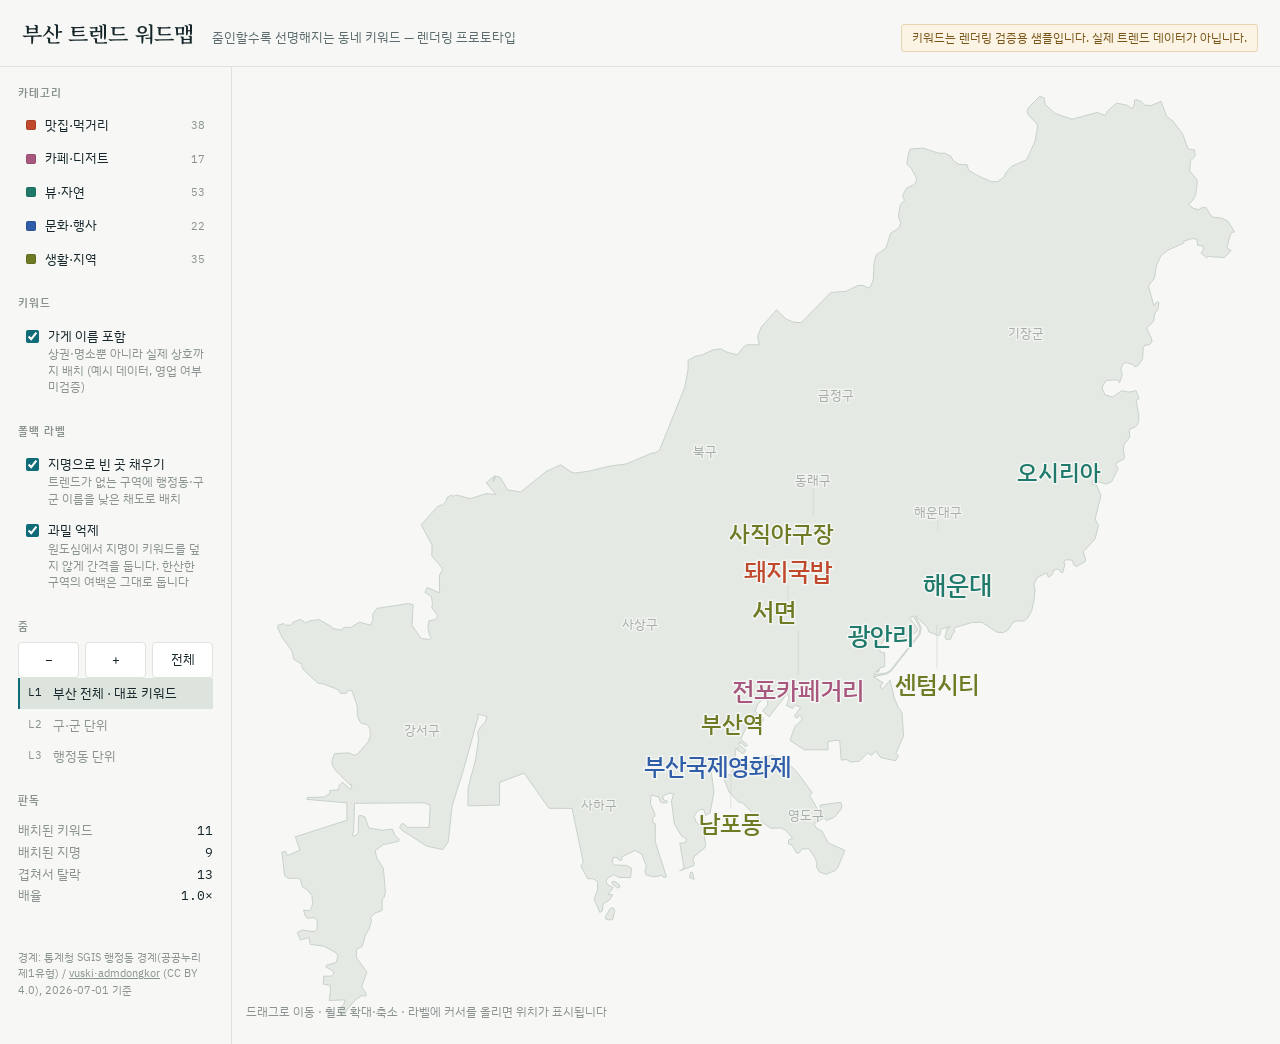
==== commit a75df8ed: "docs: 저밀도 구역의 공백을 수용하기로 결정 기장군·강서구처럼 트렌드도 가게도 드문 구역은 비워 둔다. 채우려면 트렌드가 아닌 정보를 트렌드인 척 배치하거나 좌표를 근사해야 하" ====
--- a/prototype/index.html
+++ b/prototype/index.html
@@ -305,8 +305,8 @@
         </label>
         <label class="switch">
           <input type="checkbox" id="sw-density" checked>
-          <span class="lbl">밀도 균등화
-            <span class="hint">끄면 원도심만 과밀해지고 기장군·강서구는 그대로 빕니다</span>
+          <span class="lbl">과밀 억제
+            <span class="hint">원도심에서 지명이 키워드를 덮지 않게 간격을 둡니다. 한산한 구역의 여백은 그대로 둡니다</span>
           </span>
         </label>
       </section>
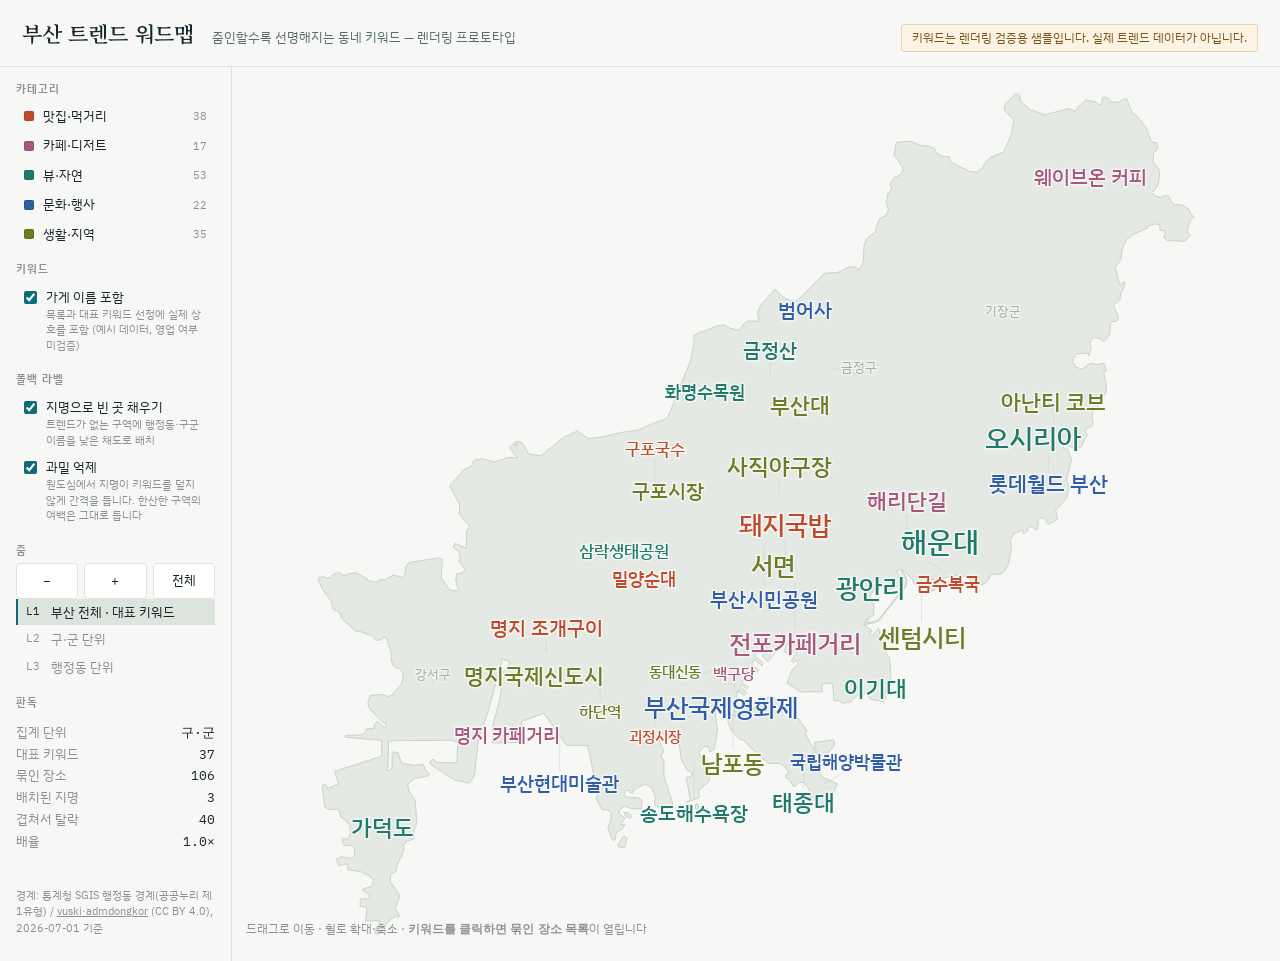
==== commit 845c596e: "feat: 카테고리 집계와 드릴다운으로 과밀 해소 라벨 배치 알고리즘 대신 집계 단위로 과밀을 푼다. 한 구역에 카테고리당 라벨 하나만 놓고, 나머지는 클릭 시 목록으로 펼친다. " ====
--- a/prototype/index.html
+++ b/prototype/index.html
@@ -132,15 +132,15 @@
 .rail {
   display: flex;
   flex-direction: column;
-  gap: 20px;
-  padding: 18px;
+  gap: 13px;
+  padding: 14px 16px;
   border-right: 1px solid var(--rule);
   overflow-y: auto;
 }
 @media (max-width: 760px) { .rail { border-right: 0; border-bottom: 1px solid var(--rule); } }
 
 .rail h2 {
-  margin: 0 0 8px;
+  margin: 0 0 5px;
   font-size: 11px;
   font-weight: 600;
   letter-spacing: 0.09em;
@@ -154,7 +154,7 @@
   align-items: center;
   gap: 9px;
   width: 100%;
-  padding: 6px 8px;
+  padding: 4px 8px;
   border: 0;
   border-radius: 4px;
   background: none;
@@ -185,14 +185,14 @@
   display: flex;
   gap: 9px;
   align-items: flex-start;
-  padding: 7px 8px;
+  padding: 5px 8px;
   border-radius: 4px;
   cursor: pointer;
 }
 .switch:hover { background: var(--rule); }
 .switch input { margin: 3px 0 0; accent-color: var(--accent); }
 .switch .lbl { font-size: 13px; }
-.switch .hint { display: block; color: var(--ink-faint); font-size: 11.5px; line-height: 1.45; }
+.switch .hint { display: block; color: var(--ink-faint); font-size: 11px; line-height: 1.4; }
 
 .zoombar { display: flex; gap: 6px; }
 .zoombar button {
@@ -212,7 +212,7 @@
 .tier {
   display: flex;
   gap: 10px;
-  padding: 6px 8px;
+  padding: 4px 8px;
   border-left: 2px solid transparent;
   color: var(--ink-faint);
   font-size: 12.5px;
@@ -267,6 +267,84 @@
   pointer-events: none;
 }
 
+/* ── 상세 목록 패널 ─────────────────────────────────── */
+.panel {
+  position: absolute;
+  top: 14px;
+  right: 14px;
+  z-index: 3;
+  display: flex;
+  flex-direction: column;
+  gap: 10px;
+  width: min(304px, calc(100% - 28px));
+  max-height: calc(100% - 28px);
+  padding: 14px 16px 12px;
+  border: 1px solid var(--rule);
+  border-radius: 5px;
+  background: var(--panel);
+  box-shadow: 0 6px 24px rgba(0,0,0,.14);
+  overflow-y: auto;
+}
+.panel[hidden] { display: none; }
+
+.phead { display: flex; align-items: flex-start; gap: 10px; }
+.phead h3 { margin: 3px 0 0; font-size: 16px; font-weight: 600; }
+.pcat {
+  display: inline-block;
+  padding: 1px 7px;
+  border-radius: 2px;
+  background: var(--c);
+  color: #fff;
+  font-size: 11px;
+  font-weight: 500;
+  letter-spacing: .02em;
+}
+.pclose {
+  margin-left: auto;
+  padding: 0 4px;
+  border: 0;
+  background: none;
+  color: var(--ink-faint);
+  font-size: 20px;
+  line-height: 1;
+  cursor: pointer;
+}
+.pclose:hover { color: var(--ink); }
+
+.pmeta { margin: 0; color: var(--ink-soft); font-size: 12.5px; }
+.pmeta b { color: var(--ink); font-weight: 600; }
+
+.plist { display: flex; flex-direction: column; gap: 1px; margin: 0; padding: 0; list-style: none; }
+.plist li {
+  display: grid;
+  grid-template-columns: 1fr auto;
+  grid-template-areas: "nm badge" "dong dong" "bar bar";
+  gap: 2px 8px;
+  padding: 7px 0;
+  border-top: 1px solid var(--rule);
+  font-size: 13px;
+}
+.plist .nm { grid-area: nm; font-weight: 500; }
+.plist .badge {
+  grid-area: badge;
+  align-self: center;
+  padding: 1px 6px;
+  border: 1px solid var(--rule);
+  border-radius: 2px;
+  color: var(--ink-faint);
+  font-size: 10.5px;
+}
+.plist .dong { grid-area: dong; color: var(--ink-faint); font-size: 11.5px; }
+.plist .bar {
+  grid-area: bar;
+  height: 3px;
+  margin-top: 3px;
+  border-radius: 2px;
+  background: linear-gradient(to right, var(--accent) var(--v), var(--rule) var(--v));
+}
+
+.pnote { margin: 0; color: var(--ink-faint); font-size: 11px; line-height: 1.45; }
+
 </style>
 </head>
 <body>
@@ -290,7 +368,7 @@
         <label class="switch">
           <input type="checkbox" id="sw-stores" checked>
           <span class="lbl">가게 이름 포함
-            <span class="hint">상권·명소뿐 아니라 실제 상호까지 배치 (예시 데이터, 영업 여부 미검증)</span>
+            <span class="hint">목록과 대표 키워드 선정에 실제 상호를 포함 (예시 데이터, 영업 여부 미검증)</span>
           </span>
         </label>
       </section>
@@ -328,7 +406,9 @@
       <section>
         <h2>판독</h2>
         <dl class="readout">
-          <dt>배치된 키워드</dt><dd id="r-kw">0</dd>
+          <dt>집계 단위</dt><dd id="r-unit">구·군</dd>
+          <dt>대표 키워드</dt><dd id="r-kw">0</dd>
+          <dt>묶인 장소</dt><dd id="r-mem">0</dd>
           <dt>배치된 지명</dt><dd id="r-pl">0</dd>
           <dt>겹쳐서 탈락</dt><dd id="r-drop">0</dd>
           <dt>배율</dt><dd id="r-zoom">1.0×</dd>
@@ -341,7 +421,8 @@
     <div class="stage">
       <canvas id="map" tabindex="0" aria-label="부산 키워드 지도. 드래그로 이동, 휠로 확대·축소."></canvas>
       <div class="tip" id="tip" hidden></div>
-      <p class="hint-bar">드래그로 이동 · 휠로 확대·축소 · 라벨에 커서를 올리면 위치가 표시됩니다</p>
+      <aside class="panel" id="panel" hidden></aside>
+      <p class="hint-bar">드래그로 이동 · 휠로 확대·축소 · <b>키워드를 클릭하면 묶인 장소 목록</b>이 열립니다</p>
     </div>
   </div>
 </div>
@@ -370,6 +451,7 @@
 
   const state = {
     cats: new Set(CAT_ORDER),
+    sel: null,
     stores: true,
     fallback: true,
     density: true,
@@ -404,28 +486,67 @@
   const SGG = prepRings(DATA.sgg);
   const DONG = prepRings(DATA.dong);
 
-  // ── 라벨 목록 ───────────────────────────────────────────
-  const labels = [];
-  for (const k of DATA.keywords) {
-    const size = k.tr === 1 ? 10.5 + 15 * k.s : k.tr === 2 ? 10.5 + 12 * k.s : 10 + 8 * k.s;
-    labels.push({
-      text: k.t, cat: k.c, tier: k.tr, score: k.s, kind: "kw", poi: k.k,
-      approx: k.a === 1, appear: TIER_IN[k.tr - 1],
-      where: k.d, x: wx(k.lon), y: wy(k.lat), size, weight: 500,
-    });
-  }
-  for (const p of DATA.places) {
-    // 구·군 이름은 전체 보기부터, 행정동 이름은 L2 후반부터 빈 곳을 채운다
-    const isSgg = p.k === "sgg";
-    labels.push({
-      text: p.n, cat: "place", tier: isSgg ? 1 : 3, score: isSgg ? 0.3 : 0.1,
-      kind: "place", appear: isSgg ? TIER_IN[0] : 1.5,
-      where: p.d, x: wx(p.lon), y: wy(p.lat),
-      size: isSgg ? 13 : 11, weight: 400,
-    });
-  }
-  const KEYWORDS = labels.filter((l) => l.kind === "kw").sort((a, b) => b.score - a.score);
-  const PLACES = labels.filter((l) => l.kind === "place").sort((a, b) => b.score - a.score);
+  // ── 카테고리 집계 ───────────────────────────────────────
+  // 과밀은 라벨을 더 잘 배치해서 푸는 게 아니라, '한 구역 한 카테고리에 라벨 하나'로 푼다.
+  // 지도에는 대표 키워드만 놓고 나머지는 클릭했을 때 목록으로 펼친다.
+  // 집계 단위는 줌에 따라 갈린다 — L1·L2는 구·군, L3는 행정동.
+  const ITEMS = DATA.keywords
+    .map((k) => {
+      const [sgg] = k.d.split(" ");
+      return {
+        text: k.t, cat: k.c, score: k.s, poi: k.k, approx: k.a === 1,
+        sgg, where: k.d, x: wx(k.lon), y: wy(k.lat), lon: k.lon, lat: k.lat,
+      };
+    })
+    .sort((a, b) => b.score - a.score);
+
+  function buildGroups(keyOf) {
+    const map = new Map();
+    for (const it of ITEMS) {
+      const key = keyOf(it) + "\u0000" + it.cat;
+      let g = map.get(key);
+      if (!g) { g = { unit: keyOf(it), cat: it.cat, members: [] }; map.set(key, g); }
+      g.members.push(it); // ITEMS가 점수 내림차순이라 members[0]이 대표
+    }
+    return [...map.values()];
+  }
+  const GROUPS = {
+    sgg: buildGroups((it) => it.sgg),
+    dong: buildGroups((it) => it.where),
+  };
+
+  function activeGroups() {
+    const useDong = tierOf() >= 3;
+    const out = [];
+    for (const g of (useDong ? GROUPS.dong : GROUPS.sgg)) {
+      if (!state.cats.has(g.cat)) continue;
+      const members = state.stores ? g.members : g.members.filter((m) => m.poi !== "store");
+      if (!members.length) continue;
+      const rep = members[0];
+      out.push({
+        kind: "kw", group: g, members, rep,
+        text: rep.text, cat: g.cat, score: rep.score, where: g.unit, approx: rep.approx,
+        x: rep.x, y: rep.y, weight: 500,
+        // 묶인 개수가 많을수록 조금 크게 — 그 구역에서 그 카테고리가 두껍다는 신호
+        size: 10.5 + 14 * rep.score + Math.min(4.5, (members.length - 1) * 0.7),
+        appear: useDong ? TIER_IN[2] : TIER_IN[0],
+        vanish: useDong ? null : TIER_IN[2],
+      });
+    }
+    return out.sort((a, b) => b.score - a.score);
+  }
+
+  // 폴백 지명 라벨 — 실제 위치의 실제 이름이라 집계 대상이 아니다
+  const PLACES = DATA.places
+    .map((p) => {
+      const isSgg = p.k === "sgg";
+      return {
+        kind: "place", text: p.n, cat: "place", score: isSgg ? 0.3 : 0.1,
+        appear: isSgg ? TIER_IN[0] : 1.5, vanish: null,
+        where: p.d, x: wx(p.lon), y: wy(p.lat), size: isSgg ? 13 : 11, weight: 400,
+      };
+    })
+    .sort((a, b) => b.score - a.score);
 
   // ── 색상 (테마 토큰에서 읽어와 테마 전환에 따라간다) ────
   let COLOR = {};
@@ -464,11 +585,12 @@
   }
 
   function zoomAt(factor, px, py) {
-    const before = { x: (px - state.W / 2) / state.scale + state.cx, y: (py - state.H / 2) / state.scale + state.cy };
+    const before = tierOf();
+    const anchor = { x: (px - state.W / 2) / state.scale + state.cx, y: (py - state.H / 2) / state.scale + state.cy };
     state.scale = Math.min(Math.max(state.scale * factor, state.fit * 0.85), state.fit * 26);
-    state.cx = before.x - (px - state.W / 2) / state.scale;
-    state.cy = before.y - (py - state.H / 2) / state.scale;
-    draw();
+    state.cx = anchor.x - (px - state.W / 2) / state.scale;
+    state.cy = anchor.y - (py - state.H / 2) / state.scale;
+    if (tierOf() !== before && state.sel) select(null); else draw();
   }
 
   // ── 라벨 배치 ───────────────────────────────────────────
@@ -498,7 +620,8 @@
                    [0, -2], [0, 2], [-1.7, 0], [1.7, 0]];
 
     const tryPlace = (l, minGap) => {
-      const alpha = Math.min(1, (z - l.appear) / FADE);
+      let alpha = Math.min(1, (z - l.appear) / FADE);
+      if (l.vanish != null) alpha = Math.min(alpha, Math.max(0, 1 - (z - l.vanish) / FADE));
       if (alpha <= 0.04) return false;
       const ax = sx(l.x), ay = sy(l.y);
       if (ax < -margin || ay < -margin || ax > state.W + margin || ay > state.H + margin) return false;
@@ -524,17 +647,15 @@
       return false;
     };
 
-    for (const l of KEYWORDS) {
-      if (!state.cats.has(l.cat)) continue;
-      if (l.poi === "store" && !state.stores) continue;
-      tryPlace(l, 0);
-    }
-    const kwCount = placed.length;
+    for (const l of activeGroups()) tryPlace(l, 0);
+    const reps = placed.slice();
     if (state.fallback) for (const l of PLACES) tryPlace(l, state.density ? DENSITY_RADIUS : 0);
 
-    document.getElementById("r-kw").textContent = kwCount;
-    document.getElementById("r-pl").textContent = placed.length - kwCount;
+    document.getElementById("r-kw").textContent = reps.length;
+    document.getElementById("r-mem").textContent = reps.reduce((n, p) => n + p.l.members.length, 0);
+    document.getElementById("r-pl").textContent = placed.length - reps.length;
     document.getElementById("r-drop").textContent = dropped;
+    document.getElementById("r-unit").textContent = tierOf() >= 3 ? "행정동" : "구·군";
     document.getElementById("r-zoom").textContent = (state.scale / state.fit).toFixed(1) + "×";
     const t = tierOf();
     for (const el of document.querySelectorAll(".tier")) {
@@ -590,6 +711,31 @@
       ctx.strokeStyle = COLOR.sea;
       ctx.lineWidth = 1;
       for (const rings of DONG) { if (tracePolys(rings, 2)) ctx.stroke(); }
+      ctx.restore();
+    }
+
+    // 선택한 그룹의 구성원 — 라벨 하나에 묶인 실제 장소들을 점으로 편다
+    if (state.sel) {
+      const rx = sx(state.sel.rep.x), ry = sy(state.sel.rep.y);
+      ctx.save();
+      for (const m of state.sel.members) {
+        const mx = sx(m.x), my = sy(m.y);
+        ctx.globalAlpha = 0.35;
+        ctx.strokeStyle = COLOR[state.sel.cat];
+        ctx.lineWidth = 1;
+        ctx.beginPath();
+        ctx.moveTo(rx, ry);
+        ctx.lineTo(mx, my);
+        ctx.stroke();
+        ctx.globalAlpha = 1;
+        ctx.fillStyle = COLOR[state.sel.cat];
+        ctx.beginPath();
+        ctx.arc(mx, my, 3.5, 0, Math.PI * 2);
+        ctx.fill();
+        ctx.strokeStyle = COLOR.paper;
+        ctx.lineWidth = 1.5;
+        ctx.stroke();
+      }
       ctx.restore();
     }
 
@@ -621,6 +767,15 @@
       ctx.strokeText(l.text, p.px, p.py); // 배경과의 대비를 위한 얇은 외곽
       ctx.globalAlpha = p.alpha * (l.kind === "place" ? 0.72 : 1);
       ctx.fillText(l.text, p.px, p.py);
+      if (state.sel && l.group === state.sel) {
+        const half = (p.box[2] - p.box[0]) / 2 - 4;
+        ctx.beginPath();
+        ctx.moveTo(p.px - half, p.py + l.size * 0.62);
+        ctx.lineTo(p.px + half, p.py + l.size * 0.62);
+        ctx.lineWidth = 1.5;
+        ctx.strokeStyle = COLOR[l.cat];
+        ctx.stroke();
+      }
     }
     ctx.globalAlpha = 1;
   }
@@ -628,13 +783,14 @@
   // ── 상호작용 ────────────────────────────────────────────
   let drag = null;
   canvas.addEventListener("pointerdown", (e) => {
-    drag = { x: e.clientX, y: e.clientY, cx: state.cx, cy: state.cy };
+    drag = { x: e.clientX, y: e.clientY, cx: state.cx, cy: state.cy, moved: false };
     canvas.setPointerCapture(e.pointerId);
     canvas.classList.add("dragging");
     tip.hidden = true;
   });
   canvas.addEventListener("pointermove", (e) => {
     if (drag) {
+      if (Math.abs(e.clientX - drag.x) > 3 || Math.abs(e.clientY - drag.y) > 3) drag.moved = true;
       state.cx = drag.cx - (e.clientX - drag.x) / state.scale;
       state.cy = drag.cy - (e.clientY - drag.y) / state.scale;
       draw();
@@ -654,6 +810,13 @@
     }
   });
   const endDrag = (e) => {
+    if (drag && !drag.moved) {
+      const r = canvas.getBoundingClientRect();
+      const mx = e.clientX - r.left, my = e.clientY - r.top;
+      const hit = placed.find((p) => p.l.kind === "kw" &&
+        mx >= p.box[0] && mx <= p.box[2] && my >= p.box[1] && my <= p.box[3]);
+      select(hit ? hit.l : null);
+    }
     drag = null;
     canvas.classList.remove("dragging");
     if (e.pointerId !== undefined && canvas.hasPointerCapture(e.pointerId)) canvas.releasePointerCapture(e.pointerId);
@@ -682,6 +845,35 @@
       zoomAt(1 / 1.35, state.W / 2, state.H / 2); e.preventDefault();
     }
   });
+
+  // ── 상세 목록 ───────────────────────────────────────────
+  const panel = document.getElementById("panel");
+  function select(label) {
+    state.sel = label;
+    if (!label) { panel.hidden = true; draw(); return; }
+    const rows = label.members.map((m) => `
+      <li>
+        <span class="nm">${m.text}</span>
+        <span class="badge">${m.poi === "store" ? "가게" : "명소"}</span>
+        <span class="dong">${m.where.split(" ")[1]}${m.approx ? " · 근사" : ""}</span>
+        <span class="bar" style="--v:${Math.round(m.score * 100)}%"></span>
+      </li>`).join("");
+    panel.innerHTML = `
+      <div class="phead">
+        <div>
+          <span class="pcat" style="--c:var(${CAT_VAR[label.cat]})">${DATA.categories[label.cat]}</span>
+          <h3>${label.where}</h3>
+        </div>
+        <button type="button" class="pclose" id="pclose" aria-label="닫기">×</button>
+      </div>
+      <p class="pmeta">${label.members.length}곳 · 대표 <b>${label.text}</b></p>
+      <ul class="plist">${rows}</ul>
+      <p class="pnote">샘플 데이터입니다. 실제 목록은 수집 시점의 언급 근거와 함께 표시됩니다.</p>`;
+    panel.hidden = false;
+    document.getElementById("pclose").onclick = () => select(null);
+    draw();
+  }
+  document.addEventListener("keydown", (e) => { if (e.key === "Escape") select(null); });
 
   document.getElementById("zoom-in").onclick = () => zoomAt(1.5, state.W / 2, state.H / 2);
   document.getElementById("zoom-out").onclick = () => zoomAt(1 / 1.5, state.W / 2, state.H / 2);
@@ -743,6 +935,12 @@
       }
       draw();
     },
+    // 대표 키워드 이름으로 상세 목록을 연다 (데모·스크린샷용)
+    open(text) {
+      const hit = placed.find((p) => p.l.kind === "kw" && p.l.text === text);
+      if (hit) select(hit.l);
+      return Boolean(hit);
+    },
     stats: () => ({ tier: tierOf(), zoom: state.scale / state.fit, placed: placed.length }),
   };
 
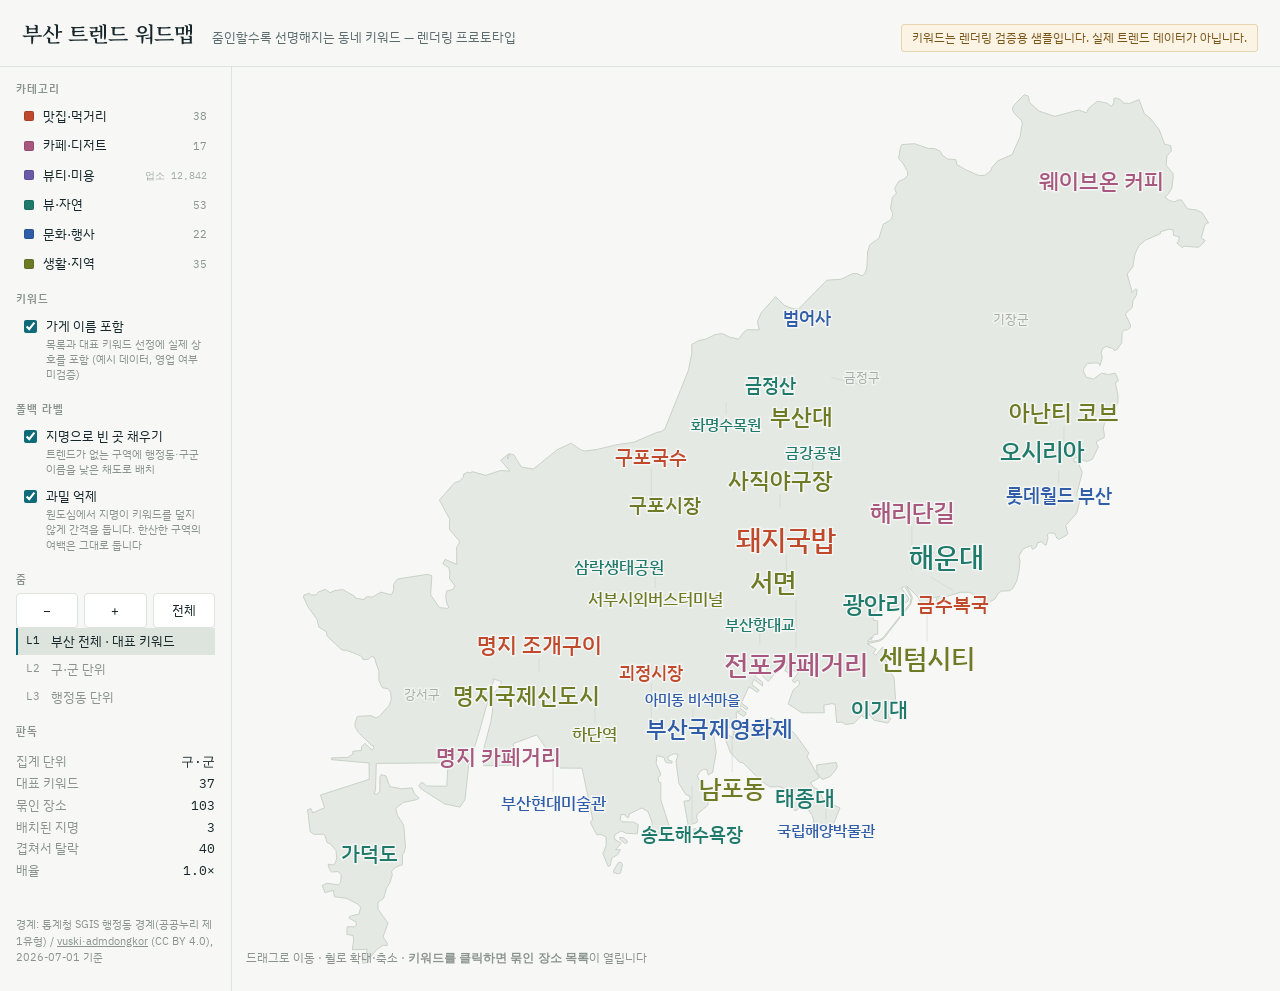
==== commit bc3bff20: "feat: 부산 상가정보 15.9만건 적재 및 프로토타입 연결 행정동 206개 전부 커버. 좌표 공간 조인으로 경계 밖 167건만 제외.  업종 매핑을 기본값 방식에서 화이트리스트" ====
--- a/prototype/index.html
+++ b/prototype/index.html
@@ -24,6 +24,7 @@
   --warn-edge: #e6d5b0;
   --cat-food: #c0492b;
   --cat-cafe: #a8577e;
+  --cat-beauty: #6b5aa8;
   --cat-view: #1f7a6b;
   --cat-culture: #2f5da8;
   --cat-life: #6f7a24;
@@ -48,6 +49,7 @@
     --warn-edge: #4a3d1e;
     --cat-food: #ef8468;
     --cat-cafe: #e492bd;
+    --cat-beauty: #a99ae8;
     --cat-view: #52c2ac;
     --cat-culture: #7fa6ee;
     --cat-life: #b6c451;
@@ -72,6 +74,7 @@
   --warn-edge: #4a3d1e;
   --cat-food: #ef8468;
   --cat-cafe: #e492bd;
+  --cat-beauty: #a99ae8;
   --cat-view: #52c2ac;
   --cat-culture: #7fa6ee;
   --cat-life: #b6c451;
@@ -345,6 +348,19 @@
 
 .pnote { margin: 0; color: var(--ink-faint); font-size: 11px; line-height: 1.45; }
 
+.psub {
+  margin: 2px 0 0;
+  color: var(--ink-soft);
+  font-size: 11px;
+  font-weight: 500;
+  letter-spacing: .06em;
+  text-transform: uppercase;
+}
+.psub b { color: var(--ink); font-weight: 600; }
+.plist.plain li { grid-template-areas: "nm nm"; padding: 5px 0; }
+
+.cat .n .only-shop { font-size: 10px; opacity: .75; }
+
 </style>
 </head>
 <body>
@@ -427,7 +443,7 @@
   </div>
 </div>
 
-<script type="application/json" id="trendy-data">{"bbox":[128.793618,34.988048,129.304531,35.388666],"silhouette":[[[128.97141,35.03449],[128.96871,35.03082],[128.96872,35.02985],[128.97109,35.02933],[128.97266,35.02966],[128.97376,35.03359],[128.97276,35.03469],[128.97141,35.03449]],[[128.83357,35.06627],[128.83433,35.068],[128.83476,35.08025],[128.87195,35.08048],[128.87519,35.07936],[128.87455,35.06973],[128.86314,35.0698],[128.86113,35.0713],[128.85998,35.07132],[128.8588,35.06976],[128.8603,35.06837],[128.87331,35.06155],[128.88197,35.06006],[128.88482,35.06354],[128.88688,35.07911],[128.89275,35.09436],[128.90088,35.11823],[128.90064,35.11926],[128.90546,35.11806],[128.90455,35.11564],[128.90209,35.11369],[128.90055,35.11115],[128.90096,35.10797],[128.89939,35.09929],[128.89537,35.08682],[128.89532,35.07914],[128.91218,35.07946],[128.91217,35.08937],[128.92535,35.09341],[128.93852,35.0781],[128.9509,35.07802],[128.95689,35.05448],[128.95569,35.0531],[128.9559,35.05243],[128.95922,35.04732],[128.96207,35.04737],[128.9645,35.04621],[128.96447,35.04229],[128.96265,35.03853],[128.96568,35.03264],[128.96697,35.03328],[128.96754,35.03645],[128.9711,35.03826],[128.97261,35.0404],[128.96993,35.04042],[128.97291,35.04347],[128.96961,35.04498],[128.96911,35.04622],[128.96958,35.04747],[128.97311,35.0491],[128.97588,35.04796],[128.98214,35.04776],[128.98265,35.05194],[128.98005,35.05313],[128.97349,35.05335],[128.97239,35.05441],[128.9728,35.05663],[128.97531,35.05656],[128.97533,35.05595],[128.97679,35.05525],[128.97734,35.05541],[128.97756,35.05692],[128.98456,35.05969],[128.98816,35.05797],[128.99051,35.05292],[128.98981,35.05052],[128.99028,35.04908],[128.99442,35.04812],[128.99902,35.04881],[128.99976,35.04787],[129.0013,35.04822],[128.99533,35.06349],[128.99537,35.07135],[128.99439,35.07139],[128.99373,35.07379],[128.99503,35.07454],[128.9951,35.07569],[128.99273,35.08014],[128.99312,35.08387],[128.99718,35.08303],[128.99798,35.08083],[128.99863,35.08055],[129.00153,35.08041],[129.00179,35.08123],[128.99977,35.08172],[128.99916,35.08332],[129.00271,35.08468],[129.00515,35.0844],[129.00393,35.08129],[129.00552,35.0711],[129.00937,35.06595],[129.01198,35.06486],[129.01148,35.06315],[129.00838,35.0628],[129.01063,35.05245],[129.01006,35.05153],[129.00836,35.05081],[129.01586,35.05309],[129.01627,35.05434],[129.01547,35.05479],[129.0159,35.05693],[129.02172,35.0608],[129.02228,35.06234],[129.02092,35.06892],[129.01717,35.07214],[129.01597,35.07455],[129.01784,35.07675],[129.01953,35.07754],[129.02119,35.07751],[129.02215,35.07492],[129.02459,35.07608],[129.02664,35.0853],[129.02526,35.0935],[129.02621,35.09568],[129.02867,35.09637],[129.03375,35.09695],[129.03605,35.09636],[129.03667,35.09466],[129.0362,35.09409],[129.03671,35.09264],[129.03741,35.09238],[129.0371,35.09187],[129.03334,35.09334],[129.03313,35.09437],[129.03161,35.09404],[129.03137,35.09224],[129.03471,35.08512],[129.03989,35.08073],[129.04177,35.08051],[129.05201,35.07215],[129.05687,35.0694],[129.06267,35.06949],[129.06509,35.06839],[129.06861,35.06499],[129.06644,35.06423],[129.06642,35.06251],[129.06811,35.06216],[129.07084,35.05848],[129.07213,35.05871],[129.07393,35.06042],[129.07726,35.06039],[129.08073,35.05625],[129.08163,35.05401],[129.08139,35.05245],[129.08282,35.05039],[129.08643,35.04926],[129.0915,35.05103],[129.09273,35.05218],[129.0965,35.05972],[129.0877,35.06294],[129.08424,35.0682],[129.08149,35.0693],[129.07998,35.07138],[129.08554,35.07394],[129.08656,35.07273],[129.09094,35.07421],[129.09427,35.07742],[129.09495,35.07897],[129.09427,35.08069],[129.08333,35.07952],[129.08351,35.07612],[129.08492,35.07449],[129.08429,35.0742],[129.07774,35.08364],[129.07903,35.0849],[129.07096,35.09395],[129.06843,35.09599],[129.05794,35.10124],[129.05143,35.09976],[129.05143,35.09859],[129.04986,35.09825],[129.04805,35.09641],[129.04881,35.09531],[129.047,35.09583],[129.04647,35.0968],[129.04536,35.09719],[129.0395,35.09523],[129.0381,35.09801],[129.03798,35.10389],[129.03967,35.10439],[129.03887,35.10355],[129.04224,35.10191],[129.04368,35.10341],[129.03982,35.10584],[129.04037,35.10703],[129.04374,35.10492],[129.04455,35.10581],[129.04088,35.10811],[129.0451,35.11568],[129.04983,35.11298],[129.05087,35.11404],[129.04671,35.11662],[129.04786,35.11903],[129.0528,35.1159],[129.05282,35.11761],[129.04857,35.12049],[129.05,35.12353],[129.05271,35.12567],[129.05533,35.12532],[129.05525,35.12293],[129.05253,35.12069],[129.05604,35.11799],[129.06487,35.12727],[129.06465,35.12894],[129.0653,35.12962],[129.06678,35.12589],[129.06534,35.12289],[129.06866,35.12168],[129.06998,35.12313],[129.073,35.12217],[129.0695,35.1183],[129.07101,35.11738],[129.07227,35.11873],[129.07325,35.11814],[129.07378,35.11675],[129.06989,35.11384],[129.0672,35.10769],[129.07491,35.10358],[129.08759,35.10359],[129.08738,35.10714],[129.09181,35.10779],[129.09374,35.10753],[129.0946,35.09913],[129.09756,35.09932],[129.09953,35.09823],[129.10423,35.09864],[129.10879,35.10233],[129.11053,35.1011],[129.11295,35.10299],[129.11572,35.10014],[129.1235,35.09886],[129.12521,35.10086],[129.12374,35.10195],[129.12783,35.10963],[129.12703,35.11981],[129.12494,35.12217],[129.12287,35.12629],[129.12061,35.13395],[129.11665,35.13014],[129.11521,35.13097],[129.11689,35.13286],[129.11181,35.13548],[129.11844,35.13655],[129.12098,35.13772],[129.1365,35.15376],[129.13733,35.15681],[129.13408,35.16217],[129.14045,35.15707],[129.14141,35.15506],[129.14637,35.15337],[129.14726,35.15369],[129.14767,35.15576],[129.14839,35.15642],[129.15279,35.15735],[129.15112,35.15652],[129.14991,35.15271],[129.15056,35.15175],[129.15304,35.15188],[129.15402,35.15443],[129.15497,35.15486],[129.15489,35.15656],[129.15569,35.15701],[129.16445,35.15916],[129.16981,35.15916],[129.1777,35.15489],[129.18119,35.15474],[129.18394,35.15611],[129.186,35.15896],[129.18779,35.15972],[129.19229,35.15984],[129.19412,35.16108],[129.1962,35.16427],[129.19745,35.16874],[129.19807,35.17334],[129.19739,35.17588],[129.19968,35.17908],[129.20391,35.18063],[129.20453,35.18063],[129.20494,35.17905],[129.20567,35.17911],[129.20733,35.18007],[129.20792,35.18194],[129.21033,35.18252],[129.21169,35.18113],[129.21281,35.18088],[129.21391,35.18431],[129.21336,35.18562],[129.21467,35.18655],[129.21777,35.18634],[129.21892,35.18405],[129.22026,35.18362],[129.22475,35.18573],[129.22504,35.1863],[129.22382,35.18999],[129.23015,35.19573],[129.23183,35.20147],[129.23006,35.20427],[129.23323,35.21447],[129.23073,35.21925],[129.22853,35.21933],[129.22846,35.22071],[129.23054,35.22163],[129.23123,35.22068],[129.23584,35.2195],[129.23892,35.22052],[129.24234,35.22624],[129.24107,35.22799],[129.24168,35.22897],[129.24546,35.23045],[129.24574,35.23114],[129.24511,35.23497],[129.24574,35.23707],[129.24856,35.23995],[129.24828,35.24331],[129.25185,35.24462],[129.25338,35.24667],[129.25336,35.25017],[129.25202,35.25522],[129.25214,35.25594],[129.25357,35.25679],[129.25197,35.26021],[129.24784,35.25964],[129.24421,35.26023],[129.2395,35.25751],[129.23545,35.25838],[129.23395,35.26092],[129.23409,35.26239],[129.23612,35.26473],[129.24168,35.265],[129.24288,35.26451],[129.2431,35.26364],[129.24424,35.26638],[129.24452,35.26786],[129.24381,35.26952],[129.24467,35.27161],[129.2465,35.27256],[129.25034,35.27168],[129.25126,35.27064],[129.25291,35.27117],[129.25547,35.2742],[129.25574,35.27899],[129.25658,35.2801],[129.25881,35.28019],[129.26047,35.28139],[129.26028,35.28274],[129.25753,35.28758],[129.26136,35.29058],[129.26186,35.29371],[129.26374,35.29606],[129.26413,35.29884],[129.26326,35.29908],[129.2614,35.2975],[129.25855,35.30594],[129.26176,35.30939],[129.26295,35.31516],[129.26528,35.31911],[129.26887,35.32156],[129.27757,35.32469],[129.27713,35.3254],[129.28185,35.32659],[129.28446,35.32638],[129.28474,35.32373],[129.28795,35.32322],[129.28769,35.32116],[129.28651,35.32036],[129.28967,35.31815],[129.29065,35.3188],[129.29904,35.31827],[129.30265,35.32137],[129.30042,35.32261],[129.30229,35.32831],[129.30359,35.32948],[129.30453,35.32951],[129.30088,35.33424],[129.2977,35.33553],[129.29318,35.33595],[129.29206,35.33654],[129.28917,35.34021],[129.2866,35.33997],[129.2855,35.3392],[129.28246,35.3398],[129.27986,35.34151],[129.28188,35.34298],[129.28377,35.34568],[129.28456,35.35076],[129.28448,35.35227],[129.28057,35.35611],[129.28099,35.36048],[129.28351,35.36271],[129.28318,35.36523],[129.27971,35.36578],[129.27671,35.3724],[129.27158,35.37785],[129.26827,35.37991],[129.26527,35.38647],[129.25995,35.38464],[129.25663,35.38479],[129.25451,35.38648],[129.252,35.38721],[129.25091,35.3868],[129.2512,35.38572],[129.25039,35.38376],[129.2492,35.38349],[129.24736,35.38474],[129.24164,35.3857],[129.23669,35.38227],[129.23564,35.38031],[129.2312,35.38161],[129.21772,35.37867],[129.20871,35.38117],[129.2034,35.38515],[129.20287,35.38798],[129.20053,35.38867],[129.19451,35.38375],[129.19372,35.38205],[129.19452,35.38039],[129.19868,35.37704],[129.19937,35.37562],[129.19809,35.36922],[129.19358,35.36101],[129.18558,35.35817],[129.18228,35.35518],[129.18163,35.35365],[129.17808,35.35144],[129.17453,35.35147],[129.16746,35.35406],[129.16255,35.35636],[129.16179,35.35878],[129.15725,35.359],[129.15415,35.36081],[129.15309,35.36254],[129.14988,35.36384],[129.14635,35.36388],[129.13851,35.36608],[129.1314,35.36565],[129.13059,35.3643],[129.12956,35.35916],[129.13196,35.35716],[129.13471,35.35306],[129.13457,35.35141],[129.13327,35.35],[129.12966,35.34874],[129.12731,35.34556],[129.12834,35.34321],[129.12604,35.34133],[129.12503,35.3363],[129.12621,35.33373],[129.12584,35.33192],[129.12467,35.33073],[129.12087,35.32892],[129.11848,35.32246],[129.11331,35.3195],[129.11208,35.31615],[129.11165,35.30877],[129.11042,35.30597],[129.10892,35.30507],[129.10621,35.3062],[129.10348,35.30614],[129.097,35.30354],[129.08911,35.30314],[129.07317,35.28994],[129.06944,35.29007],[129.06511,35.29151],[129.06013,35.29555],[129.05186,35.28796],[129.04991,35.28386],[129.05087,35.28024],[129.04411,35.28031],[129.04211,35.27909],[129.03923,35.27589],[129.03406,35.27691],[129.03009,35.27852],[129.02618,35.27807],[129.02038,35.27584],[129.01678,35.27531],[129.01281,35.27345],[129.01287,35.26963],[129.01098,35.26162],[128.99761,35.23439],[128.99554,35.23325],[128.99311,35.23292],[128.98002,35.22834],[128.97057,35.22726],[128.95948,35.22508],[128.95246,35.22432],[128.95025,35.22485],[128.94483,35.22792],[128.93686,35.22493],[128.92349,35.21605],[128.91663,35.21696],[128.91239,35.22256],[128.9103,35.22293],[128.90889,35.22056],[128.90877,35.22188],[128.91021,35.22294],[128.90953,35.22309],[128.90505,35.22007],[128.91023,35.21502],[128.90494,35.21534],[128.8966,35.21311],[128.88912,35.21478],[128.88752,35.21419],[128.88642,35.21463],[128.88414,35.21368],[128.88381,35.21207],[128.88175,35.2105],[128.87906,35.20976],[128.87039,35.20171],[128.87619,35.19291],[128.87602,35.18818],[128.88156,35.18294],[128.88163,35.18195],[128.8801,35.17976],[128.8802,35.17203],[128.87362,35.17436],[128.87235,35.17227],[128.87577,35.17051],[128.87639,35.1675],[128.87602,35.16565],[128.87926,35.16199],[128.87792,35.16041],[128.87448,35.1598],[128.87391,35.15716],[128.87476,35.15357],[128.87579,35.15231],[128.87479,35.15173],[128.87045,35.1521],[128.86545,35.15792],[128.86611,35.16684],[128.86369,35.16743],[128.84666,35.16528],[128.84454,35.16277],[128.84456,35.16016],[128.84336,35.15799],[128.83744,35.15925],[128.83253,35.1569],[128.82999,35.15716],[128.82838,35.15653],[128.82801,35.15576],[128.82278,35.15652],[128.82247,35.15737],[128.81586,35.16038],[128.81144,35.15997],[128.80863,35.15899],[128.80596,35.1605],[128.80216,35.15936],[128.80074,35.15796],[128.79805,35.15789],[128.79705,35.15871],[128.79402,35.15794],[128.79362,35.15705],[128.79617,35.15255],[128.80133,35.14674],[128.80233,35.14315],[128.80664,35.14094],[128.80695,35.13926],[128.80829,35.13788],[128.81545,35.13256],[128.81805,35.13237],[128.82416,35.13044],[128.82646,35.1295],[128.82729,35.12818],[128.83026,35.12828],[128.83203,35.12953],[128.83357,35.12919],[128.83624,35.12269],[128.83625,35.11864],[128.83756,35.11597],[128.83851,35.11505],[128.84138,35.11469],[128.84294,35.11297],[128.84321,35.10969],[128.84208,35.10703],[128.83666,35.10199],[128.83459,35.10122],[128.83181,35.10225],[128.82481,35.10199],[128.82394,35.10177],[128.82276,35.09882],[128.82288,35.09692],[128.82463,35.0946],[128.83222,35.08847],[128.83298,35.08867],[128.83326,35.08738],[128.83247,35.08631],[128.82838,35.08948],[128.82643,35.08787],[128.82643,35.08621],[128.82154,35.08585],[128.82154,35.08445],[128.81853,35.083],[128.80949,35.08278],[128.80942,35.08197],[128.8307,35.08045],[128.83078,35.07289],[128.80322,35.06565],[128.80562,35.05978],[128.79887,35.05745],[128.79797,35.0594],[128.79599,35.0589],[128.79747,35.04871],[128.79955,35.04751],[128.80481,35.04759],[128.80585,35.04699],[128.80691,35.04385],[128.80894,35.04298],[128.81201,35.04016],[128.81244,35.0366],[128.8118,35.03465],[128.81074,35.03339],[128.80759,35.03373],[128.8083,35.03139],[128.80942,35.03016],[128.81321,35.03034],[128.815,35.02897],[128.81466,35.02528],[128.8133,35.02421],[128.80683,35.02498],[128.80424,35.02392],[128.80581,35.0206],[128.81057,35.02171],[128.81112,35.01874],[128.8182,35.01796],[128.82452,35.01524],[128.82603,35.01378],[128.82493,35.01075],[128.81987,35.00973],[128.81934,35.00897],[128.82341,35.00705],[128.82359,35.0057],[128.82244,35.00487],[128.81832,35.00485],[128.81814,35.00138],[128.82173,35.00082],[128.82199,34.99879],[128.82128,34.99423],[128.82961,34.99453],[128.82916,34.99259],[128.8279,34.99151],[128.82692,34.98915],[128.82731,34.98805],[128.82989,34.98843],[128.83044,34.98986],[128.83506,34.99444],[128.83871,34.99642],[128.84076,34.99613],[128.84109,34.99714],[128.83859,35.00023],[128.8414,35.00661],[128.83582,35.01288],[128.83573,35.01635],[128.83889,35.01791],[128.84055,35.02268],[128.84249,35.02534],[128.84376,35.02868],[128.84342,35.03056],[128.84573,35.03235],[128.84955,35.03353],[128.84955,35.03843],[128.85054,35.03908],[128.85125,35.04159],[128.85023,35.05179],[128.84664,35.05641],[128.8458,35.05962],[128.84997,35.06219],[128.85807,35.06362],[128.85884,35.06423],[128.8564,35.06627],[128.85494,35.069],[128.84935,35.06851],[128.84239,35.06955],[128.84028,35.07443],[128.83742,35.07505],[128.83685,35.07387],[128.83678,35.06735],[128.83507,35.06602],[128.83357,35.06627]],[[129.0387,35.09616],[129.0393,35.0951],[129.0382,35.09359],[129.03692,35.09472],[129.03632,35.09642],[129.03822,35.09701],[129.0387,35.09616]],[[129.1159,35.14969],[129.11813,35.15249],[129.12155,35.15446],[129.12374,35.1545],[129.12453,35.15233],[129.1274,35.15245],[129.13437,35.15471],[129.13528,35.15566],[129.13521,35.15664],[129.13114,35.16113],[129.13292,35.16192],[129.13666,35.15673],[129.13595,35.15396],[129.12075,35.13818],[129.11842,35.13706],[129.11199,35.13638],[129.1143,35.13859],[129.11361,35.13756],[129.11417,35.13734],[129.11561,35.13955],[129.11774,35.13984],[129.11777,35.14598],[129.11555,35.14619],[129.11511,35.1471],[129.1159,35.14969]],[[128.97256,35.04492],[128.97528,35.04329],[128.97649,35.04378],[128.97626,35.04468],[128.97403,35.04603],[128.97214,35.04609],[128.97256,35.04492]],[[129.01375,35.04886],[129.01372,35.04789],[129.01604,35.04709],[129.01514,35.05013],[129.01416,35.05022],[129.01375,35.04886]]],"sgg":[[[[129.02621,35.09568],[129.02867,35.09637],[129.03389,35.09694],[129.03605,35.09636],[129.03667,35.09466],[129.03692,35.09472],[129.03632,35.09642],[129.03822,35.09701],[129.0393,35.0951],[129.0395,35.09523],[129.0381,35.09801],[129.03798,35.10389],[129.03823,35.10435],[129.03967,35.10439],[129.03887,35.10355],[129.04224,35.10191],[129.04368,35.10341],[129.03982,35.10584],[129.04037,35.10703],[129.04374,35.10492],[129.04455,35.10581],[129.04088,35.10811],[129.04273,35.11072],[129.0382,35.112],[129.03265,35.11599],[129.02822,35.11734],[129.02613,35.11678],[129.02693,35.11595],[129.02818,35.11567],[129.02844,35.11268],[129.02779,35.11112],[129.02705,35.1105],[129.02644,35.11109],[129.02293,35.10897],[129.02123,35.10331],[129.02155,35.10191],[129.02423,35.10008],[129.02621,35.09568]]],[[[129.01489,35.04709],[129.01581,35.04683],[129.01609,35.04736],[129.01547,35.04769],[129.01592,35.04828],[129.01574,35.04935],[129.01514,35.05013],[129.01439,35.05035],[129.01391,35.04995],[129.01372,35.04789],[129.01489,35.04709]],[[129.00444,35.07844],[129.00552,35.0711],[129.00937,35.06595],[129.01198,35.06486],[129.01148,35.06315],[129.00838,35.0628],[129.00855,35.06068],[129.01063,35.05245],[129.01006,35.05153],[129.00836,35.05081],[129.00851,35.05055],[129.01532,35.0526],[129.01625,35.054],[129.01607,35.05464],[129.01547,35.05479],[129.0159,35.05693],[129.01872,35.05913],[129.02172,35.0608],[129.02228,35.06234],[129.02092,35.06892],[129.01717,35.07214],[129.01597,35.07455],[129.01784,35.07675],[129.01953,35.07754],[129.02119,35.07751],[129.02215,35.07492],[129.02459,35.07608],[129.02664,35.0853],[129.02605,35.08685],[129.02526,35.0935],[129.02621,35.09568],[129.02423,35.10008],[129.02155,35.10191],[129.02123,35.10331],[129.02293,35.10897],[129.02644,35.11109],[129.02705,35.1105],[129.02779,35.11112],[129.02844,35.11268],[129.02818,35.11567],[129.02693,35.11595],[129.02613,35.11678],[129.02459,35.11871],[129.02538,35.12196],[129.02603,35.12912],[129.02566,35.13077],[129.02412,35.13402],[129.02081,35.13685],[129.01837,35.13605],[129.01709,35.13602],[129.01132,35.13819],[129.00658,35.13939],[129.00452,35.13951],[129.00295,35.13493],[129.00225,35.12743],[129.0016,35.1265],[128.99961,35.12585],[128.99844,35.12467],[128.99797,35.12255],[129.00051,35.1202],[129.00015,35.11838],[129.00116,35.11423],[129.00309,35.11409],[129.0038,35.11325],[129.00327,35.11181],[129.00371,35.11067],[129.00628,35.10947],[129.01051,35.10559],[129.00743,35.10183],[129.00675,35.09909],[129.01026,35.09928],[129.0143,35.09319],[129.01402,35.08919],[129.01317,35.08809],[129.01163,35.08156],[129.01132,35.07686],[129.00835,35.07824],[129.00625,35.07863],[129.00444,35.07844]]],[[[129.02613,35.11678],[129.02822,35.11734],[129.03265,35.11599],[129.0382,35.112],[129.04273,35.11072],[129.0451,35.11568],[129.04983,35.11298],[129.05087,35.11404],[129.04671,35.11662],[129.04786,35.11903],[129.0528,35.1159],[129.05282,35.11761],[129.04857,35.12049],[129.05,35.12353],[129.05271,35.12567],[129.05455,35.12581],[129.05533,35.12532],[129.05525,35.12293],[129.05253,35.12069],[129.05274,35.12013],[129.05604,35.11799],[129.06487,35.12727],[129.06465,35.12894],[129.0653,35.12962],[129.06609,35.13698],[129.06448,35.14139],[129.05253,35.14209],[129.05173,35.1423],[129.05085,35.14335],[129.0453,35.14598],[129.04122,35.14613],[129.03913,35.14397],[129.03937,35.14258],[129.03881,35.14072],[129.03469,35.13728],[129.03313,35.13706],[129.03178,35.13751],[129.02828,35.13663],[129.02702,35.13535],[129.02412,35.13402],[129.02566,35.13077],[129.02603,35.12912],[129.02538,35.12196],[129.02459,35.11871],[129.02613,35.11678]]],[[[129.03667,35.09466],[129.03606,35.09452],[129.03671,35.09264],[129.03741,35.09238],[129.0371,35.09187],[129.03334,35.09334],[129.03313,35.09385],[129.03357,35.094],[129.03313,35.09437],[129.03161,35.09404],[129.03137,35.09224],[129.03471,35.08512],[129.03989,35.08073],[129.04085,35.08101],[129.04177,35.08051],[129.05176,35.07284],[129.05201,35.07215],[129.05687,35.0694],[129.06267,35.06949],[129.06509,35.06839],[129.06824,35.06577],[129.06861,35.06499],[129.06644,35.06423],[129.06642,35.06251],[129.06811,35.06216],[129.0704,35.05959],[129.07084,35.05848],[129.07213,35.05871],[129.07393,35.06042],[129.07543,35.0608],[129.07726,35.06039],[129.08073,35.05625],[129.08163,35.05401],[129.08139,35.05245],[129.08201,35.05102],[129.08282,35.05039],[129.08614,35.04928],[129.08767,35.04943],[129.09088,35.05072],[129.09239,35.05174],[129.0965,35.05972],[129.09387,35.06077],[129.09221,35.06097],[129.0877,35.06294],[129.08677,35.06381],[129.08424,35.0682],[129.08149,35.0693],[129.08015,35.07061],[129.07998,35.07138],[129.08554,35.07394],[129.08656,35.07273],[129.09094,35.07421],[129.09427,35.07742],[129.09495,35.07897],[129.09427,35.08069],[129.0905,35.08038],[129.0886,35.07971],[129.08333,35.07952],[129.08351,35.07612],[129.08492,35.07449],[129.08429,35.0742],[129.07774,35.08364],[129.07903,35.0849],[129.07096,35.09395],[129.06843,35.09599],[129.05794,35.10124],[129.05143,35.09976],[129.05143,35.09859],[129.04986,35.09825],[129.04805,35.09641],[129.04901,35.09572],[129.04881,35.09531],[129.047,35.09583],[129.04647,35.0968],[129.04536,35.09719],[129.0395,35.09523],[129.0393,35.0951],[129.0385,35.09362],[129.03692,35.09472],[129.03667,35.09466]]],[[[129.01132,35.13819],[129.01709,35.13602],[129.01837,35.13605],[129.02081,35.13685],[129.02412,35.13402],[129.02702,35.13535],[129.02828,35.13663],[129.03178,35.13751],[129.03313,35.13706],[129.03469,35.13728],[129.03881,35.14072],[129.03937,35.14258],[129.03913,35.14397],[129.04122,35.14613],[129.0453,35.14598],[129.05085,35.14335],[129.05173,35.1423],[129.05253,35.14209],[129.06448,35.14139],[129.0632,35.14356],[129.06333,35.14869],[129.06677,35.14778],[129.07134,35.14878],[129.07987,35.1527],[129.08293,35.15824],[129.08203,35.15948],[129.08089,35.15971],[129.07852,35.16242],[129.07885,35.16573],[129.07929,35.16667],[129.08081,35.16774],[129.08192,35.17174],[129.07554,35.17731],[129.07191,35.17959],[129.07194,35.17794],[129.07027,35.17583],[129.06734,35.1769],[129.06297,35.17749],[129.06273,35.1787],[129.06166,35.18025],[129.0612,35.18389],[129.05664,35.18446],[129.05397,35.18432],[129.05204,35.18478],[129.05097,35.1858],[129.04697,35.19186],[129.04769,35.19421],[129.04387,35.19839],[129.03955,35.1995],[129.03477,35.19817],[129.03381,35.19762],[129.03194,35.19527],[129.02753,35.19351],[129.0255,35.19341],[129.02464,35.19137],[129.02114,35.18775],[129.02175,35.18352],[129.0238,35.18304],[129.02364,35.18092],[129.02252,35.17911],[129.0215,35.17832],[129.01952,35.17986],[129.01786,35.17933],[129.01138,35.17411],[129.01017,35.17361],[129.01009,35.17036],[129.0117,35.16881],[129.0117,35.16738],[129.01284,35.16567],[129.01103,35.16272],[129.01064,35.16015],[129.01522,35.15666],[129.01594,35.15571],[129.01667,35.15281],[129.01619,35.14825],[129.01568,35.14693],[129.01615,35.14224],[129.0131,35.13872],[129.01132,35.13819]]],[[[129.04769,35.19421],[129.05306,35.19208],[129.05577,35.19237],[129.05988,35.1913],[129.06462,35.19225],[129.0642,35.1937],[129.07123,35.19512],[129.07426,35.19806],[129.07791,35.1994],[129.08033,35.19927],[129.08406,35.19563],[129.08637,35.19438],[129.10237,35.19099],[129.10838,35.19041],[129.11052,35.18964],[129.11241,35.18627],[129.11516,35.18318],[129.11552,35.18783],[129.1142,35.19309],[129.11424,35.19419],[129.11521,35.19891],[129.11638,35.20109],[129.11506,35.20177],[129.11378,35.20177],[129.11138,35.20387],[129.11016,35.20706],[129.11004,35.21011],[129.10864,35.21019],[129.10636,35.20959],[129.10233,35.21135],[129.10252,35.2122],[129.10187,35.21255],[129.09563,35.21454],[129.09436,35.21543],[129.09399,35.21496],[129.09239,35.2165],[129.08833,35.21768],[129.08656,35.21705],[129.08494,35.21792],[129.08726,35.22166],[129.08509,35.22193],[129.08192,35.22451],[129.0807,35.22383],[129.0775,35.22635],[129.07155,35.22627],[129.06882,35.22508],[129.06653,35.2253],[129.06649,35.22648],[129.06611,35.22687],[129.06222,35.22683],[129.0602,35.22622],[129.05926,35.22404],[129.05779,35.22273],[129.05627,35.21908],[129.05134,35.21324],[129.05145,35.21136],[129.05098,35.20844],[129.0504,35.20722],[129.0451,35.20197],[129.04358,35.20216],[129.04353,35.19929],[129.04387,35.19839],[129.04769,35.19421]]],[[[129.0653,35.12962],[129.06642,35.12759],[129.06678,35.12589],[129.06534,35.12289],[129.06866,35.12168],[129.06998,35.12313],[129.073,35.12217],[129.0695,35.1183],[129.07101,35.11738],[129.07227,35.11873],[129.07325,35.11814],[129.07378,35.11675],[129.06989,35.11384],[129.0672,35.10769],[129.07491,35.10358],[129.08759,35.10359],[129.08738,35.10714],[129.09181,35.10779],[129.09374,35.10753],[129.0946,35.09913],[129.09756,35.09932],[129.09953,35.09823],[129.10423,35.09864],[129.10879,35.10233],[129.11053,35.1011],[129.11295,35.10299],[129.11389,35.10161],[129.11572,35.10014],[129.1235,35.09886],[129.12521,35.10086],[129.12391,35.10143],[129.12374,35.10195],[129.12783,35.10963],[129.12703,35.11981],[129.12494,35.12217],[129.12287,35.12629],[129.12108,35.13327],[129.12061,35.13395],[129.11717,35.13027],[129.11665,35.13014],[129.11521,35.13097],[129.11689,35.13286],[129.11181,35.13548],[129.10488,35.14021],[129.10232,35.1428],[129.10341,35.14436],[129.10334,35.14576],[129.10164,35.15069],[129.09823,35.15534],[129.09482,35.16174],[129.09371,35.16065],[129.09277,35.16032],[129.08939,35.16081],[129.08293,35.15824],[129.07987,35.1527],[129.07134,35.14878],[129.06677,35.14778],[129.06333,35.14869],[129.0632,35.14356],[129.06448,35.14139],[129.06609,35.13698],[129.0653,35.12962]]],[[[129.02114,35.18775],[129.02464,35.19137],[129.0255,35.19341],[129.02753,35.19351],[129.03194,35.19527],[129.03381,35.19762],[129.03477,35.19817],[129.03955,35.1995],[129.04387,35.19839],[129.04353,35.19929],[129.04358,35.20216],[129.0451,35.20197],[129.0504,35.20722],[129.05098,35.20844],[129.05145,35.21136],[129.05134,35.21324],[129.05627,35.21908],[129.05779,35.22273],[129.05926,35.22404],[129.0602,35.22622],[129.05997,35.22679],[129.06057,35.22847],[129.05971,35.23002],[129.05159,35.22965],[129.04912,35.23087],[129.04609,35.23131],[129.04574,35.23334],[129.04916,35.23803],[129.04881,35.23848],[129.04992,35.23898],[129.05107,35.24102],[129.04961,35.24513],[129.04828,35.24603],[129.0461,35.24627],[129.04552,35.24702],[129.04542,35.25214],[129.047,35.25423],[129.04855,35.25507],[129.04779,35.25646],[129.04673,35.25703],[129.03765,35.25972],[129.0361,35.25972],[129.03775,35.26212],[129.03912,35.26284],[129.0416,35.26333],[129.04213,35.26401],[129.04258,35.26864],[129.04688,35.27377],[129.05057,35.28006],[129.04859,35.28039],[129.04411,35.28031],[129.04211,35.27909],[129.03923,35.27589],[129.03406,35.27691],[129.03009,35.27852],[129.02618,35.27807],[129.02038,35.27584],[129.01667,35.27528],[129.01263,35.2733],[129.01287,35.26963],[129.01098,35.26162],[129.00146,35.24212],[128.9986,35.237],[128.99761,35.23439],[128.99581,35.20794],[128.98928,35.2025],[128.99178,35.20096],[128.98819,35.19724],[128.98795,35.1959],[128.99112,35.19382],[128.99392,35.19526],[128.99496,35.19479],[128.99548,35.19386],[128.99821,35.1923],[129.00061,35.19166],[129.00171,35.19281],[129.0077,35.1925],[129.00721,35.19045],[129.00826,35.18901],[129.01599,35.18931],[129.01938,35.18778],[129.02114,35.18775]]],[[[129.13075,35.14771],[129.1365,35.15376],[129.13736,35.15566],[129.13691,35.15771],[129.13408,35.16217],[129.13574,35.16123],[129.14045,35.15707],[129.14141,35.15506],[129.1423,35.15445],[129.14637,35.15337],[129.14726,35.15369],[129.14767,35.15576],[129.14839,35.15642],[129.15279,35.15735],[129.15112,35.15652],[129.14991,35.15271],[129.15056,35.15175],[129.15304,35.15188],[129.15402,35.15443],[129.15497,35.15486],[129.15465,35.15607],[129.15489,35.15656],[129.15569,35.15701],[129.16063,35.15857],[129.16445,35.15916],[129.16857,35.15942],[129.16981,35.15916],[129.17339,35.15685],[129.1777,35.15489],[129.18064,35.15469],[129.18223,35.15512],[129.18467,35.15676],[129.186,35.15896],[129.18779,35.15972],[129.19112,35.16011],[129.19229,35.15984],[129.19412,35.16108],[129.1962,35.16427],[129.19607,35.16502],[129.19745,35.16874],[129.19807,35.17334],[129.19739,35.17588],[129.19804,35.17718],[129.19968,35.17908],[129.20273,35.18046],[129.20453,35.18063],[129.20494,35.17905],[129.20567,35.17911],[129.20733,35.18007],[129.20792,35.18194],[129.20689,35.18587],[129.20632,35.19128],[129.20745,35.19456],[129.20667,35.19705],[129.20426,35.19833],[129.19945,35.20069],[129.19839,35.20083],[129.19687,35.20032],[129.19386,35.19811],[129.19352,35.19507],[129.19081,35.19291],[129.18904,35.18996],[129.18819,35.18934],[129.18378,35.18972],[129.18332,35.19072],[129.18564,35.19549],[129.18262,35.19798],[129.17963,35.1979],[129.17247,35.20202],[129.16937,35.20098],[129.16504,35.20311],[129.16425,35.20485],[129.16298,35.20597],[129.16026,35.20629],[129.15976,35.20969],[129.16045,35.21184],[129.16203,35.21256],[129.16474,35.21494],[129.16621,35.21847],[129.1664,35.22084],[129.16951,35.22609],[129.16927,35.22767],[129.16735,35.22968],[129.16164,35.23394],[129.15795,35.23535],[129.15513,35.23701],[129.15569,35.24327],[129.15496,35.24505],[129.14996,35.24761],[129.14812,35.24727],[129.14684,35.2494],[129.14429,35.25073],[129.14432,35.24991],[129.14361,35.24869],[129.14376,35.24686],[129.14129,35.24416],[129.1416,35.24259],[129.14125,35.24189],[129.13728,35.23847],[129.13585,35.23654],[129.13446,35.23683],[129.13099,35.23524],[129.13023,35.23327],[129.13013,35.23228],[129.13056,35.23126],[129.12718,35.22768],[129.12584,35.22694],[129.12368,35.22711],[129.11896,35.22484],[129.11808,35.2239],[129.11735,35.22245],[129.1173,35.22047],[129.11908,35.21459],[129.11891,35.21364],[129.11654,35.21392],[129.11345,35.21294],[129.11116,35.21169],[129.11032,35.21098],[129.11004,35.21011],[129.11016,35.20706],[129.11138,35.20387],[129.11378,35.20177],[129.11506,35.20177],[129.11638,35.20109],[129.11521,35.19891],[129.11424,35.19419],[129.1142,35.19309],[129.11552,35.18783],[129.11845,35.18178],[129.11926,35.1785],[129.11926,35.17675],[129.1225,35.17302],[129.12317,35.17105],[129.12658,35.16603],[129.13095,35.16329],[129.13245,35.16171],[129.13292,35.16192],[129.13587,35.15827],[129.13666,35.15673],[129.13673,35.15562],[129.13595,35.15396],[129.13032,35.14799],[129.13075,35.14771]]],[[[128.9686,35.03058],[128.96872,35.02985],[128.97109,35.02933],[128.97266,35.02966],[128.97284,35.03108],[128.97384,35.03295],[128.97357,35.03398],[128.97276,35.03469],[128.97141,35.03449],[128.9686,35.03058]],[[128.97441,35.04364],[128.97598,35.04327],[128.97656,35.04416],[128.97502,35.04569],[128.97332,35.04623],[128.97214,35.04609],[128.97215,35.04528],[128.97441,35.04364]],[[128.92535,35.09341],[128.93298,35.08412],[128.93852,35.0781],[128.9509,35.07802],[128.95689,35.05448],[128.95569,35.0531],[128.9559,35.05243],[128.95835,35.04796],[128.95922,35.04732],[128.96207,35.04737],[128.9645,35.04621],[128.96447,35.04229],[128.96265,35.03853],[128.96462,35.03393],[128.96568,35.03264],[128.96697,35.03328],[128.96754,35.03645],[128.9711,35.03826],[128.97261,35.0404],[128.96993,35.04042],[128.97287,35.04306],[128.97291,35.04347],[128.96961,35.04498],[128.96911,35.04622],[128.96958,35.04747],[128.97311,35.0491],[128.97588,35.04796],[128.98214,35.04776],[128.98265,35.05194],[128.98005,35.05313],[128.97349,35.05335],[128.97239,35.05441],[128.9728,35.05663],[128.97531,35.05656],[128.97533,35.05595],[128.97679,35.05525],[128.97734,35.05541],[128.97756,35.05692],[128.98456,35.05969],[128.98816,35.05797],[128.99051,35.05292],[128.99006,35.05257],[128.98981,35.05052],[128.99028,35.04908],[128.99442,35.04812],[128.99902,35.04881],[128.99976,35.04787],[129.0013,35.04822],[128.99533,35.06349],[128.99537,35.07135],[128.99439,35.07139],[128.99373,35.07379],[128.99503,35.07454],[128.9951,35.07569],[128.99273,35.08014],[128.99312,35.08387],[128.99718,35.08303],[128.99798,35.08083],[128.99863,35.08055],[129.00153,35.08041],[129.00179,35.08123],[128.99977,35.08172],[128.99916,35.08332],[129.00271,35.08468],[129.00515,35.0844],[129.00393,35.08129],[129.00444,35.07844],[129.00625,35.07863],[129.00835,35.07824],[129.01132,35.07686],[129.01163,35.08156],[129.01317,35.08809],[129.01402,35.08919],[129.0143,35.09319],[129.01026,35.09928],[129.00675,35.09909],[129.00743,35.10183],[129.01051,35.10559],[129.00628,35.10947],[129.00371,35.11067],[129.00327,35.11181],[129.0038,35.11325],[129.00309,35.11409],[129.00116,35.11423],[129.00015,35.11838],[129.00051,35.1202],[128.99797,35.12255],[128.99024,35.12359],[128.98769,35.12493],[128.98674,35.12313],[128.98189,35.11936],[128.98153,35.11811],[128.97982,35.11675],[128.9763,35.1168],[128.9689,35.12092],[128.96371,35.12172],[128.96315,35.12016],[128.9615,35.11991],[128.95991,35.12028],[128.95826,35.12309],[128.95688,35.12731],[128.93904,35.1129],[128.93686,35.10988],[128.9329,35.11028],[128.92866,35.09913],[128.92678,35.09536],[128.92535,35.09341]]],[[[129.0602,35.22622],[129.06222,35.22683],[129.06611,35.22687],[129.06649,35.22648],[129.06653,35.2253],[129.06882,35.22508],[129.07155,35.22627],[129.0775,35.22635],[129.0807,35.22383],[129.08192,35.22451],[129.08509,35.22193],[129.08726,35.22166],[129.08494,35.21792],[129.08656,35.21705],[129.08833,35.21768],[129.09239,35.2165],[129.09399,35.21496],[129.09436,35.21543],[129.09563,35.21454],[129.10187,35.21255],[129.10252,35.2122],[129.10233,35.21135],[129.10636,35.20959],[129.10864,35.21019],[129.11004,35.21011],[129.11032,35.21098],[129.11116,35.21169],[129.11345,35.21294],[129.11654,35.21392],[129.11891,35.21364],[129.11908,35.21459],[129.1173,35.22047],[129.11735,35.22245],[129.11808,35.2239],[129.11896,35.22484],[129.12368,35.22711],[129.12584,35.22694],[129.12718,35.22768],[129.13056,35.23126],[129.13013,35.23228],[129.13023,35.23327],[129.13099,35.23524],[129.13446,35.23683],[129.13585,35.23654],[129.13728,35.23847],[129.14125,35.24189],[129.1416,35.24259],[129.14129,35.24416],[129.14376,35.24686],[129.14361,35.24869],[129.14432,35.24991],[129.14429,35.25073],[129.13924,35.25416],[129.14001,35.25716],[129.14113,35.25943],[129.14086,35.26018],[129.1394,35.26035],[129.13643,35.25943],[129.13021,35.26005],[129.12601,35.2619],[129.12246,35.26153],[129.12008,35.26031],[129.11938,35.2622],[129.12137,35.26959],[129.12202,35.27083],[129.12439,35.27332],[129.12543,35.27672],[129.12514,35.27841],[129.1242,35.27948],[129.12393,35.28041],[129.12641,35.283],[129.12983,35.29033],[129.12988,35.29759],[129.12966,35.298],[129.1222,35.3015],[129.12083,35.30193],[129.11602,35.30218],[129.10892,35.30507],[129.10621,35.3062],[129.10387,35.30618],[129.097,35.30354],[129.09077,35.30357],[129.08911,35.30314],[129.08653,35.30148],[129.07317,35.28994],[129.06944,35.29007],[129.06511,35.29151],[129.06298,35.29278],[129.06013,35.29555],[129.05186,35.28796],[129.04991,35.28386],[129.04995,35.2823],[129.05096,35.28046],[129.05057,35.28006],[129.04688,35.27377],[129.04258,35.26864],[129.04213,35.26401],[129.0416,35.26333],[129.03912,35.26284],[129.03775,35.26212],[129.0361,35.25972],[129.03765,35.25972],[129.04673,35.25703],[129.04779,35.25646],[129.04855,35.25507],[129.047,35.25423],[129.04542,35.25214],[129.04552,35.24702],[129.0461,35.24627],[129.04828,35.24603],[129.04961,35.24513],[129.05107,35.24102],[129.04992,35.23898],[129.04881,35.23848],[129.04916,35.23803],[129.04574,35.23334],[129.04609,35.23131],[129.04912,35.23087],[129.05159,35.22965],[129.05971,35.23002],[129.06057,35.22847],[129.05997,35.22679],[129.0602,35.22622]]],[[[128.99761,35.23439],[128.99554,35.23325],[128.99311,35.23292],[128.98002,35.22834],[128.97057,35.22726],[128.95948,35.22508],[128.95246,35.22432],[128.95025,35.22485],[128.94483,35.22792],[128.94102,35.22687],[128.93686,35.22493],[128.92349,35.21605],[128.91663,35.21696],[128.91239,35.22256],[128.9103,35.22293],[128.90995,35.22173],[128.90889,35.22056],[128.90877,35.22188],[128.91021,35.22294],[128.90953,35.22309],[128.90505,35.22007],[128.91023,35.21502],[128.90888,35.21479],[128.90494,35.21534],[128.8966,35.21311],[128.88912,35.21478],[128.88752,35.21419],[128.88642,35.21463],[128.88414,35.21368],[128.88381,35.21207],[128.88175,35.2105],[128.87906,35.20976],[128.87543,35.20589],[128.87039,35.20171],[128.87619,35.19291],[128.87602,35.18818],[128.88156,35.18294],[128.88163,35.18195],[128.88065,35.181],[128.8801,35.17976],[128.8802,35.17203],[128.87362,35.17436],[128.87235,35.17227],[128.87577,35.17051],[128.87639,35.1675],[128.87591,35.16646],[128.87602,35.16565],[128.87926,35.16199],[128.87792,35.16041],[128.87448,35.1598],[128.87391,35.15716],[128.87476,35.15357],[128.87579,35.15231],[128.87479,35.15173],[128.87045,35.1521],[128.86545,35.15792],[128.86611,35.16684],[128.86369,35.16743],[128.86054,35.16741],[128.84666,35.16528],[128.84549,35.16431],[128.84454,35.16277],[128.84456,35.16016],[128.84336,35.15799],[128.84094,35.15879],[128.83744,35.15925],[128.83616,35.15907],[128.83406,35.15735],[128.83253,35.1569],[128.82999,35.15716],[128.82838,35.15653],[128.82801,35.15576],[128.82584,35.15578],[128.82278,35.15652],[128.82247,35.15737],[128.81586,35.16038],[128.81144,35.15997],[128.80863,35.15899],[128.80596,35.1605],[128.80216,35.15936],[128.8018,35.15851],[128.80074,35.15796],[128.79805,35.15789],[128.79705,35.15871],[128.79402,35.15794],[128.79362,35.15705],[128.79617,35.15255],[128.80133,35.14674],[128.80233,35.14315],[128.80664,35.14094],[128.80695,35.13926],[128.80829,35.13788],[128.81545,35.13256],[128.81805,35.13237],[128.82416,35.13044],[128.82646,35.1295],[128.82651,35.1289],[128.82729,35.12818],[128.83026,35.12828],[128.83203,35.12953],[128.83298,35.12964],[128.83357,35.12919],[128.83414,35.12843],[128.8344,35.1263],[128.83624,35.12269],[128.83625,35.11864],[128.83756,35.11597],[128.83851,35.11505],[128.84019,35.11515],[128.84138,35.11469],[128.84294,35.11297],[128.84321,35.10969],[128.84208,35.10703],[128.84059,35.10527],[128.83666,35.10199],[128.83459,35.10122],[128.83181,35.10225],[128.82481,35.10199],[128.82394,35.10177],[128.82276,35.09882],[128.82288,35.09692],[128.82463,35.0946],[128.83222,35.08847],[128.83298,35.08867],[128.83326,35.08738],[128.83247,35.08631],[128.82838,35.08948],[128.82643,35.08787],[128.82643,35.08621],[128.82154,35.08585],[128.82154,35.08445],[128.81853,35.083],[128.80949,35.08278],[128.80942,35.08197],[128.8307,35.08045],[128.83078,35.07289],[128.80322,35.06565],[128.80562,35.05978],[128.79887,35.05745],[128.79797,35.0594],[128.79599,35.0589],[128.79682,35.05407],[128.79692,35.0498],[128.79747,35.04871],[128.79955,35.04751],[128.80481,35.04759],[128.80585,35.04699],[128.80614,35.04496],[128.80691,35.04385],[128.80894,35.04298],[128.81201,35.04016],[128.81244,35.0366],[128.8118,35.03465],[128.81074,35.03339],[128.80796,35.03394],[128.80759,35.03373],[128.8083,35.03139],[128.80942,35.03016],[128.81321,35.03034],[128.81426,35.02986],[128.815,35.02897],[128.81523,35.02773],[128.81466,35.02528],[128.8133,35.02421],[128.80683,35.02498],[128.80424,35.02392],[128.80581,35.0206],[128.81057,35.02171],[128.81112,35.01874],[128.8182,35.01796],[128.82452,35.01524],[128.82603,35.01378],[128.82493,35.01075],[128.81987,35.00973],[128.81934,35.00897],[128.82341,35.00705],[128.82359,35.0057],[128.82244,35.00487],[128.81832,35.00485],[128.81814,35.00138],[128.82173,35.00082],[128.82199,34.99879],[128.82128,34.99423],[128.82353,34.99403],[128.82797,34.99472],[128.82961,34.99453],[128.82916,34.99259],[128.8279,34.99151],[128.82692,34.98915],[128.82731,34.98805],[128.82989,34.98843],[128.83044,34.98986],[128.83506,34.99444],[128.83871,34.99642],[128.83993,34.99598],[128.84076,34.99613],[128.84109,34.99714],[128.83859,35.00023],[128.83979,35.00351],[128.84106,35.00493],[128.8414,35.00661],[128.83582,35.01288],[128.83573,35.01635],[128.83889,35.01791],[128.84055,35.02268],[128.84249,35.02534],[128.84376,35.02868],[128.84329,35.02967],[128.84342,35.03056],[128.84573,35.03235],[128.84955,35.03353],[128.84973,35.0342],[128.84915,35.03514],[128.84955,35.03843],[128.85054,35.03908],[128.85125,35.04159],[128.85023,35.05179],[128.84861,35.05435],[128.84664,35.05641],[128.8458,35.05962],[128.84762,35.06115],[128.84997,35.06219],[128.85807,35.06362],[128.85884,35.06423],[128.8564,35.06627],[128.85524,35.06789],[128.85494,35.069],[128.85321,35.06916],[128.84935,35.06851],[128.84239,35.06955],[128.8414,35.07112],[128.84152,35.07183],[128.84028,35.07443],[128.83742,35.07505],[128.83685,35.07387],[128.83678,35.06735],[128.83507,35.06602],[128.83384,35.06606],[128.83357,35.06627],[128.83433,35.068],[128.83476,35.08025],[128.87195,35.08048],[128.87519,35.07936],[128.87455,35.06973],[128.86314,35.0698],[128.86113,35.0713],[128.85998,35.07132],[128.8588,35.06976],[128.8603,35.06837],[128.87331,35.06155],[128.88197,35.06006],[128.88482,35.06354],[128.88688,35.07911],[128.89275,35.09436],[128.90088,35.11823],[128.90064,35.11926],[128.90546,35.11806],[128.90455,35.11564],[128.90209,35.11369],[128.90055,35.11115],[128.90096,35.10797],[128.89939,35.09929],[128.89776,35.09308],[128.89537,35.08682],[128.89532,35.07914],[128.91218,35.07946],[128.91217,35.08937],[128.9219,35.09269],[128.92535,35.09341],[128.92678,35.09536],[128.92866,35.09913],[128.9329,35.11028],[128.93686,35.10988],[128.93904,35.1129],[128.95688,35.12731],[128.96142,35.13944],[128.95953,35.14924],[128.96242,35.16349],[128.96265,35.1729],[128.96201,35.18198],[128.96552,35.18646],[128.98207,35.1965],[128.98668,35.19603],[128.98819,35.19724],[128.99178,35.20096],[128.98928,35.2025],[128.99581,35.20794],[128.99761,35.23439]]],[[[129.04769,35.19421],[129.04697,35.19186],[129.05097,35.1858],[129.05204,35.18478],[129.05397,35.18432],[129.05664,35.18446],[129.0612,35.18389],[129.06166,35.18025],[129.06273,35.1787],[129.06297,35.17749],[129.06734,35.1769],[129.07027,35.17583],[129.07194,35.17794],[129.07191,35.17959],[129.07554,35.17731],[129.08192,35.17174],[129.08081,35.16774],[129.07929,35.16667],[129.07885,35.16573],[129.07852,35.16242],[129.08089,35.15971],[129.08203,35.15948],[129.08293,35.15824],[129.08939,35.16081],[129.09277,35.16032],[129.09371,35.16065],[129.09482,35.16174],[129.09394,35.1626],[129.09232,35.16617],[129.09473,35.16811],[129.09713,35.17163],[129.09699,35.17331],[129.09646,35.17346],[129.09648,35.17736],[129.09742,35.17952],[129.10357,35.18087],[129.10435,35.18072],[129.10708,35.17966],[129.10718,35.17811],[129.10795,35.17723],[129.10957,35.17623],[129.1111,35.17594],[129.1123,35.17717],[129.11516,35.18318],[129.11241,35.18627],[129.11052,35.18964],[129.10838,35.19041],[129.10237,35.19099],[129.08637,35.19438],[129.08406,35.19563],[129.08033,35.19927],[129.07791,35.1994],[129.07426,35.19806],[129.07123,35.19512],[129.0642,35.1937],[129.06462,35.19225],[129.05988,35.1913],[129.05577,35.19237],[129.05306,35.19208],[129.04769,35.19421]]],[[[129.13032,35.14799],[129.11998,35.13766],[129.11842,35.13706],[129.11199,35.13638],[129.1143,35.13859],[129.11446,35.13813],[129.11403,35.13753],[129.11361,35.13756],[129.11417,35.13734],[129.11561,35.13955],[129.11774,35.13984],[129.11777,35.14598],[129.11555,35.14619],[129.11514,35.14799],[129.1159,35.14969],[129.11813,35.15249],[129.12011,35.15389],[129.12233,35.15456],[129.12374,35.1545],[129.12453,35.15233],[129.1274,35.15245],[129.13437,35.15471],[129.13528,35.15566],[129.13521,35.15664],[129.13114,35.16113],[129.13245,35.16171],[129.13095,35.16329],[129.12658,35.16603],[129.12317,35.17105],[129.1225,35.17302],[129.11926,35.17675],[129.11926,35.1785],[129.11845,35.18178],[129.11552,35.18783],[129.11516,35.18318],[129.1123,35.17717],[129.1111,35.17594],[129.10957,35.17623],[129.10795,35.17723],[129.10718,35.17811],[129.10708,35.17966],[129.10435,35.18072],[129.10357,35.18087],[129.09742,35.17952],[129.09648,35.17736],[129.09646,35.17346],[129.09699,35.17331],[129.09713,35.17163],[129.09473,35.16811],[129.09232,35.16617],[129.09394,35.1626],[129.09482,35.16174],[129.09823,35.15534],[129.10164,35.15069],[129.10334,35.14576],[129.10341,35.14436],[129.10232,35.1428],[129.10488,35.14021],[129.11181,35.13548],[129.11844,35.13655],[129.12098,35.13772],[129.13075,35.14771],[129.13032,35.14799]]],[[[128.95688,35.12731],[128.95826,35.12309],[128.95991,35.12028],[128.9615,35.11991],[128.96315,35.12016],[128.96371,35.12172],[128.9689,35.12092],[128.9763,35.1168],[128.97982,35.11675],[128.98153,35.11811],[128.98189,35.11936],[128.98674,35.12313],[128.98769,35.12493],[128.99024,35.12359],[128.99797,35.12255],[128.99844,35.12467],[128.99961,35.12585],[129.0016,35.1265],[129.00225,35.12743],[129.00295,35.13493],[129.00452,35.13951],[129.00658,35.13939],[129.01132,35.13819],[129.0131,35.13872],[129.01615,35.14224],[129.01568,35.14693],[129.01619,35.14825],[129.01667,35.15281],[129.01594,35.15571],[129.01522,35.15666],[129.01064,35.16015],[129.01103,35.16272],[129.01284,35.16567],[129.0117,35.16738],[129.0117,35.16881],[129.01009,35.17036],[129.01017,35.17361],[129.01138,35.17411],[129.01786,35.17933],[129.01952,35.17986],[129.0215,35.17832],[129.02252,35.17911],[129.02364,35.18092],[129.0238,35.18304],[129.02175,35.18352],[129.02114,35.18775],[129.01938,35.18778],[129.01599,35.18931],[129.00826,35.18901],[129.00721,35.19045],[129.0077,35.1925],[129.00171,35.19281],[129.00061,35.19166],[128.99821,35.1923],[128.99548,35.19386],[128.99496,35.19479],[128.99392,35.19526],[128.99112,35.19382],[128.98795,35.1959],[128.98819,35.19724],[128.98668,35.19603],[128.98207,35.1965],[128.96552,35.18646],[128.96201,35.18198],[128.96265,35.1729],[128.96242,35.16349],[128.95953,35.14924],[128.96142,35.13944],[128.95688,35.12731]]],[[[129.20792,35.18194],[129.21083,35.18245],[129.21085,35.18168],[129.21281,35.18088],[129.21391,35.18431],[129.21393,35.18507],[129.21336,35.18562],[129.21467,35.18655],[129.21777,35.18634],[129.21812,35.18493],[129.21892,35.18405],[129.22026,35.18362],[129.22475,35.18573],[129.22504,35.1863],[129.22382,35.18999],[129.22573,35.19187],[129.22731,35.1927],[129.23015,35.19573],[129.23183,35.20147],[129.23006,35.20427],[129.23323,35.21447],[129.23073,35.21925],[129.22853,35.21933],[129.22846,35.22071],[129.23054,35.22163],[129.23123,35.22068],[129.23584,35.2195],[129.23892,35.22052],[129.24234,35.22624],[129.2421,35.22706],[129.24107,35.22799],[129.24168,35.22897],[129.24546,35.23045],[129.24574,35.23114],[129.24511,35.23497],[129.24574,35.23707],[129.24682,35.23774],[129.24856,35.23995],[129.24803,35.24178],[129.24828,35.24331],[129.25185,35.24462],[129.25338,35.24667],[129.25336,35.25017],[129.25202,35.25522],[129.25214,35.25594],[129.25357,35.25679],[129.25263,35.25959],[129.25197,35.26021],[129.24784,35.25964],[129.24421,35.26023],[129.24213,35.25936],[129.2395,35.25751],[129.23635,35.25791],[129.23545,35.25838],[129.2345,35.25934],[129.23395,35.26092],[129.23409,35.26239],[129.23612,35.26473],[129.24168,35.265],[129.24288,35.26451],[129.24276,35.26379],[129.2431,35.26364],[129.24424,35.26638],[129.24452,35.26786],[129.24381,35.26952],[129.24406,35.27086],[129.24467,35.27161],[129.2465,35.27256],[129.25034,35.27168],[129.25102,35.27134],[129.25126,35.27064],[129.25291,35.27117],[129.25547,35.2742],[129.25587,35.27545],[129.25536,35.27608],[129.25574,35.27899],[129.25658,35.2801],[129.25754,35.28043],[129.25881,35.28019],[129.26047,35.28139],[129.26028,35.28274],[129.25753,35.28758],[129.26031,35.28941],[129.26136,35.29058],[129.26186,35.29371],[129.26374,35.29606],[129.26413,35.29884],[129.26388,35.29921],[129.26326,35.29908],[129.26213,35.29764],[129.2614,35.2975],[129.2606,35.29899],[129.25856,35.30603],[129.26139,35.30954],[129.26176,35.30939],[129.26295,35.31516],[129.26528,35.31911],[129.27122,35.32275],[129.274,35.32327],[129.27757,35.32469],[129.27713,35.3254],[129.28185,35.32659],[129.28446,35.32638],[129.28474,35.32373],[129.28795,35.32322],[129.28769,35.32116],[129.28651,35.32036],[129.28967,35.31815],[129.29065,35.3188],[129.29904,35.31827],[129.30182,35.32032],[129.30265,35.32137],[129.30042,35.32261],[129.30229,35.32831],[129.30359,35.32948],[129.30453,35.32951],[129.30336,35.33167],[129.30088,35.33424],[129.29984,35.33495],[129.2977,35.33553],[129.29318,35.33595],[129.29206,35.33654],[129.29089,35.33866],[129.28917,35.34021],[129.2866,35.33997],[129.2855,35.3392],[129.28246,35.3398],[129.27986,35.34151],[129.28188,35.34298],[129.28377,35.34568],[129.28456,35.35076],[129.28448,35.35227],[129.28346,35.35344],[129.28244,35.35391],[129.28057,35.35611],[129.28099,35.36048],[129.28351,35.36271],[129.28318,35.36523],[129.27971,35.36578],[129.27671,35.3724],[129.27158,35.37785],[129.26827,35.37991],[129.26527,35.38647],[129.25995,35.38464],[129.25663,35.38479],[129.25509,35.38553],[129.25451,35.38648],[129.252,35.38721],[129.25091,35.3868],[129.25079,35.38615],[129.2512,35.38572],[129.25039,35.38376],[129.2492,35.38349],[129.24736,35.38474],[129.24164,35.3857],[129.23669,35.38227],[129.23564,35.38031],[129.23369,35.3806],[129.2312,35.38161],[129.22408,35.38005],[129.22267,35.37941],[129.21772,35.37867],[129.20871,35.38117],[129.2034,35.38515],[129.20287,35.38798],[129.20053,35.38867],[129.19451,35.38375],[129.19372,35.38205],[129.19452,35.38039],[129.19582,35.37982],[129.19868,35.37704],[129.19937,35.37562],[129.19809,35.36922],[129.19358,35.36101],[129.19036,35.35949],[129.18948,35.35976],[129.18558,35.35817],[129.18228,35.35518],[129.18163,35.35365],[129.17808,35.35144],[129.17453,35.35147],[129.16746,35.35406],[129.16255,35.35636],[129.16216,35.35688],[129.16239,35.35805],[129.16179,35.35878],[129.15725,35.359],[129.15415,35.36081],[129.15309,35.36254],[129.14988,35.36384],[129.14836,35.36417],[129.14635,35.36388],[129.14142,35.36495],[129.13851,35.36608],[129.13407,35.36552],[129.1314,35.36565],[129.13059,35.3643],[129.12956,35.35916],[129.13196,35.35716],[129.13471,35.35306],[129.13457,35.35141],[129.13327,35.35],[129.12966,35.34874],[129.12737,35.34567],[129.12727,35.34504],[129.12834,35.34321],[129.12604,35.34133],[129.12503,35.3363],[129.12621,35.33373],[129.126,35.33222],[129.12467,35.33073],[129.12087,35.32892],[129.11933,35.32382],[129.11848,35.32246],[129.11331,35.3195],[129.11208,35.31615],[129.11165,35.30877],[129.11098,35.30661],[129.10892,35.30507],[129.11602,35.30218],[129.12083,35.30193],[129.1222,35.3015],[129.12966,35.298],[129.12988,35.29759],[129.12983,35.29033],[129.12641,35.283],[129.12393,35.28041],[129.1242,35.27948],[129.12514,35.27841],[129.12543,35.27672],[129.12439,35.27332],[129.12202,35.27083],[129.12137,35.26959],[129.11938,35.2622],[129.12008,35.26031],[129.12246,35.26153],[129.12601,35.2619],[129.13021,35.26005],[129.13643,35.25943],[129.1394,35.26035],[129.14086,35.26018],[129.14113,35.25943],[129.14001,35.25716],[129.13924,35.25416],[129.14429,35.25073],[129.14684,35.2494],[129.14812,35.24727],[129.14996,35.24761],[129.15496,35.24505],[129.15569,35.24327],[129.15513,35.23701],[129.15795,35.23535],[129.16164,35.23394],[129.16735,35.22968],[129.16927,35.22767],[129.16951,35.22609],[129.1664,35.22084],[129.16621,35.21847],[129.16474,35.21494],[129.16203,35.21256],[129.16045,35.21184],[129.15976,35.20969],[129.16026,35.20629],[129.16298,35.20597],[129.16425,35.20485],[129.16504,35.20311],[129.16937,35.20098],[129.17247,35.20202],[129.17963,35.1979],[129.18262,35.19798],[129.18564,35.19549],[129.18332,35.19072],[129.18378,35.18972],[129.18819,35.18934],[129.18904,35.18996],[129.19081,35.19291],[129.19352,35.19507],[129.19386,35.19811],[129.19687,35.20032],[129.19839,35.20083],[129.19945,35.20069],[129.20426,35.19833],[129.20667,35.19705],[129.20745,35.19456],[129.20632,35.19128],[129.20689,35.18587],[129.20792,35.18194]]]],"dong":[[[[129.04002,35.11142],[129.0382,35.112],[129.03636,35.10907],[129.03498,35.10664],[129.03455,35.10412],[129.03499,35.10113],[129.03565,35.10013],[129.03628,35.10024],[129.0364,35.09986],[129.03642,35.09942],[129.03556,35.09859],[129.03544,35.09828],[129.03677,35.09469],[129.03692,35.09472],[129.03632,35.09642],[129.03822,35.09701],[129.0393,35.0951],[129.0395,35.09523],[129.0381,35.09801],[129.03798,35.10389],[129.03823,35.10435],[129.03967,35.10439],[129.03887,35.10355],[129.04224,35.10191],[129.04368,35.10341],[129.03982,35.10584],[129.04037,35.10703],[129.04374,35.10492],[129.04455,35.10581],[129.04088,35.10811],[129.04273,35.11072],[129.04002,35.11142]]],[[[129.03556,35.09859],[129.03642,35.09942],[129.0364,35.09986],[129.03628,35.10024],[129.03565,35.10013],[129.03499,35.10113],[129.03455,35.10412],[129.03498,35.10664],[129.03636,35.10907],[129.03437,35.10882],[129.03261,35.1088],[129.03218,35.10854],[129.03281,35.10659],[129.03417,35.10588],[129.03453,35.10545],[129.03445,35.10426],[129.03372,35.10195],[129.03332,35.10168],[129.03319,35.10066],[129.0335,35.09944],[129.034,35.09919],[129.03494,35.09974],[129.03535,35.09951],[129.03556,35.09859]]],[[[129.03261,35.1088],[129.03271,35.10925],[129.02818,35.10822],[129.02828,35.10406],[129.02789,35.10302],[129.0279,35.10264],[129.02953,35.1027],[129.03216,35.10196],[129.03372,35.10195],[129.03445,35.10426],[129.03453,35.10545],[129.03417,35.10588],[129.03281,35.10659],[129.03218,35.10854],[129.03261,35.1088]]],[[[129.02705,35.1105],[129.02644,35.11109],[129.02293,35.10897],[129.02235,35.10752],[129.02123,35.10331],[129.02789,35.10302],[129.02828,35.10406],[129.02818,35.10822],[129.02705,35.1105]]],[[[129.02789,35.10302],[129.02123,35.10331],[129.02155,35.10191],[129.02423,35.10008],[129.02514,35.09807],[129.02783,35.09904],[129.0279,35.10264],[129.02789,35.10302]]],[[[129.03372,35.10195],[129.03216,35.10196],[129.02953,35.1027],[129.0279,35.10264],[129.02783,35.09904],[129.0312,35.09905],[129.03428,35.09794],[129.03544,35.09828],[129.03556,35.09859],[129.03535,35.09951],[129.03494,35.09974],[129.034,35.09919],[129.0335,35.09944],[129.03319,35.10066],[129.03332,35.10168],[129.03372,35.10195]]],[[[129.03544,35.09828],[129.03428,35.09794],[129.0312,35.09905],[129.02783,35.09904],[129.02514,35.09807],[129.02621,35.09568],[129.02867,35.09637],[129.03389,35.09694],[129.03605,35.09636],[129.03667,35.09466],[129.03677,35.09469],[129.03544,35.09828]]],[[[129.0382,35.112],[129.03319,35.1155],[129.03304,35.11438],[129.03368,35.1106],[129.03482,35.10913],[129.03437,35.10882],[129.03636,35.10907],[129.0382,35.112]]],[[[129.02822,35.11734],[129.02613,35.11678],[129.02693,35.11595],[129.02818,35.11567],[129.02847,35.11284],[129.02779,35.11112],[129.02705,35.1105],[129.02818,35.10822],[129.03271,35.10925],[129.03261,35.1088],[129.03437,35.10882],[129.03482,35.10913],[129.03368,35.1106],[129.03304,35.11438],[129.03319,35.1155],[129.03265,35.11599],[129.02822,35.11734]]],[[[129.02644,35.11109],[129.02484,35.11228],[129.02433,35.1124],[129.01794,35.10995],[129.02021,35.10763],[129.02235,35.10752],[129.02293,35.10897],[129.02644,35.11109]]],[[[129.02613,35.11678],[129.02267,35.11699],[129.02124,35.11511],[129.02101,35.11422],[129.01656,35.11248],[129.01794,35.10995],[129.02433,35.1124],[129.02484,35.11228],[129.02644,35.11109],[129.02705,35.1105],[129.02779,35.11112],[129.02847,35.11284],[129.02818,35.11567],[129.02693,35.11595],[129.02613,35.11678]]],[[[129.02512,35.13216],[129.02412,35.13402],[129.02029,35.12959],[129.01891,35.12644],[129.01775,35.12151],[129.0163,35.11773],[129.01706,35.11621],[129.01669,35.11563],[129.0152,35.115],[129.01656,35.11248],[129.02101,35.11422],[129.02124,35.11511],[129.02267,35.11699],[129.02613,35.11678],[129.02459,35.11871],[129.02538,35.12196],[129.02603,35.12912],[129.02512,35.13216]]],[[[129.01656,35.11248],[129.01204,35.11135],[129.01138,35.11305],[129.01101,35.11321],[129.0108,35.11308],[129.01067,35.11211],[129.00975,35.11089],[129.00858,35.11082],[129.0066,35.11119],[129.00371,35.11067],[129.00628,35.10947],[129.01051,35.10559],[129.01146,35.1051],[129.01408,35.10503],[129.01652,35.10773],[129.02021,35.10763],[129.01794,35.10995],[129.01656,35.11248]]],[[[129.0152,35.115],[129.0142,35.11466],[129.01348,35.11589],[129.01264,35.1167],[129.00774,35.11747],[129.00775,35.1164],[129.00734,35.11634],[129.00628,35.1165],[129.00366,35.11778],[129.00015,35.11838],[129.00116,35.11423],[129.00309,35.11409],[129.0038,35.11325],[129.00327,35.11181],[129.00371,35.11067],[129.0066,35.11119],[129.00858,35.11082],[129.00975,35.11089],[129.01067,35.11211],[129.0108,35.11308],[129.01101,35.11321],[129.01138,35.11305],[129.01204,35.11135],[129.01656,35.11248],[129.0152,35.115]]],[[[129.00658,35.13939],[129.00452,35.13951],[129.00295,35.13493],[129.00225,35.12743],[129.0016,35.1265],[128.99961,35.12585],[128.99844,35.12467],[128.99797,35.12255],[129.00051,35.1202],[129.00015,35.11838],[129.00366,35.11778],[129.00628,35.1165],[129.00734,35.11634],[129.00775,35.1164],[129.00774,35.11747],[129.01264,35.1167],[129.01348,35.11589],[129.0142,35.11466],[129.0152,35.115],[129.01669,35.11563],[129.01706,35.11621],[129.0163,35.11773],[129.01775,35.12151],[129.01891,35.12644],[129.02029,35.12959],[129.02412,35.13402],[129.02081,35.13685],[129.01837,35.13605],[129.01709,35.13602],[129.0128,35.1374],[129.01132,35.13819],[129.00658,35.13939]]],[[[129.02021,35.10763],[129.01652,35.10773],[129.01408,35.10503],[129.0133,35.10371],[129.01312,35.10247],[129.01671,35.10181],[129.01709,35.10211],[129.01985,35.102],[129.02155,35.10191],[129.02123,35.10331],[129.02235,35.10752],[129.02021,35.10763]]],[[[129.01408,35.10503],[129.01146,35.1051],[129.01051,35.10559],[129.00743,35.10183],[129.00675,35.09909],[129.01014,35.09937],[129.01284,35.09541],[129.01841,35.09878],[129.01961,35.09874],[129.01985,35.102],[129.01709,35.10211],[129.01671,35.10181],[129.01312,35.10247],[129.0133,35.10371],[129.01408,35.10503]]],[[[129.01961,35.09874],[129.01841,35.09878],[129.01284,35.09541],[129.01384,35.09417],[129.0143,35.09319],[129.01442,35.09149],[129.01425,35.0907],[129.01589,35.09072],[129.018,35.09156],[129.02001,35.09293],[129.02106,35.09317],[129.02152,35.09616],[129.02075,35.0979],[129.02006,35.09872],[129.01961,35.09874]]],[[[129.02155,35.10191],[129.01985,35.102],[129.01961,35.09874],[129.02006,35.09872],[129.02075,35.0979],[129.02152,35.09616],[129.02106,35.09317],[129.02526,35.0935],[129.02621,35.09568],[129.02514,35.09807],[129.02423,35.10008],[129.02155,35.10191]]],[[[129.02605,35.08685],[129.02526,35.0935],[129.02106,35.09317],[129.02001,35.09293],[129.018,35.09156],[129.01589,35.09072],[129.01425,35.0907],[129.01402,35.08919],[129.01669,35.0874],[129.02207,35.08928],[129.02202,35.08877],[129.02458,35.08677],[129.02605,35.08685]]],[[[129.01604,35.04709],[129.01594,35.04753],[129.01547,35.04769],[129.01592,35.04828],[129.01543,35.04988],[129.01471,35.0503],[129.01416,35.05022],[129.01391,35.04995],[129.01372,35.04789],[129.01542,35.04691],[129.01581,35.04683],[129.01604,35.04709]],[[129.02569,35.0812],[129.02452,35.08127],[129.02213,35.08218],[129.01993,35.08219],[129.01832,35.08188],[129.01702,35.08276],[129.01561,35.08394],[129.01559,35.08444],[129.01669,35.0874],[129.01402,35.08919],[129.01317,35.08809],[129.01163,35.08156],[129.01132,35.07686],[129.01012,35.07714],[129.00835,35.07824],[129.00625,35.07863],[129.00444,35.07844],[129.00552,35.0711],[129.00937,35.06595],[129.01095,35.06549],[129.01198,35.06486],[129.01148,35.06315],[129.00838,35.0628],[129.00855,35.06068],[129.01063,35.05245],[129.01006,35.05153],[129.00836,35.05081],[129.00851,35.05055],[129.01532,35.0526],[129.01586,35.05309],[129.01625,35.054],[129.01607,35.05464],[129.01547,35.05479],[129.0159,35.05693],[129.01872,35.05913],[129.02172,35.0608],[129.02228,35.06234],[129.02092,35.06892],[129.01717,35.07214],[129.01597,35.07455],[129.01645,35.07535],[129.01784,35.07675],[129.01953,35.07754],[129.02099,35.07767],[129.02119,35.07751],[129.02184,35.07639],[129.02203,35.07574],[129.02185,35.07516],[129.02215,35.07492],[129.02459,35.07608],[129.02569,35.0812]]],[[[129.02605,35.08685],[129.02458,35.08677],[129.02202,35.08877],[129.02207,35.08928],[129.01669,35.0874],[129.01559,35.08444],[129.01561,35.08394],[129.01702,35.08276],[129.01832,35.08188],[129.01993,35.08219],[129.02213,35.08218],[129.02452,35.08127],[129.02569,35.0812],[129.02664,35.0853],[129.02605,35.08685]]],[[[129.03963,35.11513],[129.03931,35.1148],[129.03751,35.11546],[129.03736,35.11769],[129.03645,35.1185],[129.03265,35.11599],[129.03319,35.1155],[129.0382,35.112],[129.04002,35.11142],[129.04108,35.11421],[129.03963,35.11513]]],[[[129.03963,35.11513],[129.04127,35.11793],[129.0396,35.11985],[129.03829,35.12064],[129.03606,35.11976],[129.02999,35.1189],[129.02841,35.11783],[129.02822,35.11734],[129.03265,35.11599],[129.03645,35.1185],[129.03736,35.11769],[129.03751,35.11546],[129.03931,35.1148],[129.03963,35.11513]]],[[[129.05,35.12353],[129.05085,35.1269],[129.05132,35.13006],[129.04777,35.12691],[129.04733,35.12699],[129.04458,35.12598],[129.04274,35.12235],[129.04166,35.12246],[129.04124,35.12315],[129.04047,35.12374],[129.03846,35.12463],[129.03754,35.12429],[129.03829,35.12064],[129.0396,35.11985],[129.04127,35.11793],[129.03963,35.11513],[129.04108,35.11421],[129.04002,35.11142],[129.04273,35.11072],[129.0451,35.11568],[129.04589,35.11541],[129.04983,35.11298],[129.05087,35.11404],[129.04671,35.11662],[129.04786,35.11903],[129.0528,35.1159],[129.05282,35.11761],[129.04857,35.12049],[129.05,35.12353]]],[[[129.03536,35.12605],[129.03391,35.12875],[129.03128,35.12945],[129.02618,35.13132],[129.02512,35.13216],[129.02603,35.12912],[129.02538,35.12196],[129.02459,35.11871],[129.02613,35.11678],[129.02822,35.11734],[129.02841,35.11783],[129.02999,35.1189],[129.03606,35.11976],[129.03829,35.12064],[129.03754,35.12429],[129.03536,35.12605]]],[[[129.04458,35.12598],[129.04079,35.1266],[129.03695,35.12599],[129.03536,35.12605],[129.03754,35.12429],[129.03846,35.12463],[129.04047,35.12374],[129.04124,35.12315],[129.04166,35.12246],[129.04274,35.12235],[129.04458,35.12598]]],[[[129.03469,35.13728],[129.03313,35.13706],[129.03178,35.13751],[129.02863,35.13673],[129.02802,35.13651],[129.02702,35.13535],[129.03123,35.13411],[129.03304,35.13313],[129.0387,35.1293],[129.04513,35.12784],[129.04538,35.12768],[129.04458,35.12598],[129.04733,35.12699],[129.04777,35.12691],[129.05132,35.13006],[129.04698,35.13145],[129.04619,35.13215],[129.04461,35.13074],[129.04029,35.1331],[129.03469,35.13728]]],[[[129.04458,35.12598],[129.04538,35.12768],[129.04513,35.12784],[129.0387,35.1293],[129.03304,35.13313],[129.03123,35.13411],[129.02702,35.13535],[129.02627,35.13512],[129.02412,35.13402],[129.02512,35.13216],[129.02618,35.13132],[129.03128,35.12945],[129.03391,35.12875],[129.03536,35.12605],[129.03695,35.12599],[129.04079,35.1266],[129.04458,35.12598]]],[[[129.04699,35.13872],[129.04383,35.14014],[129.03739,35.13941],[129.03469,35.13728],[129.04029,35.1331],[129.04461,35.13074],[129.04619,35.13215],[129.04534,35.13303],[129.04532,35.13411],[129.04618,35.13568],[129.04748,35.13712],[129.04699,35.13872]]],[[[129.06448,35.14139],[129.05893,35.14149],[129.05727,35.14203],[129.05703,35.136],[129.05641,35.13426],[129.05949,35.13424],[129.06008,35.12959],[129.06533,35.12991],[129.06609,35.13698],[129.06448,35.14139]]],[[[129.05727,35.14203],[129.05485,35.14191],[129.05206,35.14219],[129.05166,35.14236],[129.05085,35.14335],[129.04631,35.14561],[129.04522,35.146],[129.04162,35.14619],[129.04089,35.14606],[129.0394,35.14448],[129.03906,35.14354],[129.03937,35.14258],[129.03893,35.14094],[129.03739,35.13941],[129.04383,35.14014],[129.04699,35.13872],[129.04871,35.13827],[129.0498,35.13649],[129.05093,35.13662],[129.05178,35.13708],[129.05703,35.136],[129.05727,35.14203]]],[[[129.06533,35.12991],[129.06008,35.12959],[129.05949,35.13424],[129.05641,35.13426],[129.05132,35.13006],[129.05085,35.1269],[129.05,35.12353],[129.05271,35.12567],[129.05455,35.12581],[129.05533,35.12532],[129.05525,35.12293],[129.05253,35.12069],[129.05274,35.12013],[129.05604,35.11799],[129.06487,35.12727],[129.06465,35.12894],[129.0653,35.12962],[129.06533,35.12991]]],[[[129.05703,35.136],[129.05178,35.13708],[129.05093,35.13662],[129.0498,35.13649],[129.04871,35.13827],[129.04699,35.13872],[129.04748,35.13712],[129.04618,35.13568],[129.04532,35.13411],[129.04534,35.13303],[129.04619,35.13215],[129.04698,35.13145],[129.05132,35.13006],[129.05641,35.13426],[129.05703,35.136]]],[[[129.0385,35.09362],[129.0382,35.09359],[129.03692,35.09472],[129.03677,35.09469],[129.03667,35.09466],[129.03606,35.09452],[129.03671,35.09264],[129.03741,35.09238],[129.0371,35.09187],[129.03334,35.09334],[129.03313,35.09385],[129.03357,35.094],[129.03313,35.09437],[129.03161,35.09404],[129.03131,35.09254],[129.03471,35.08512],[129.03854,35.08188],[129.04023,35.0833],[129.03979,35.0837],[129.03867,35.08413],[129.03863,35.08434],[129.04037,35.08748],[129.04284,35.09213],[129.0385,35.09362]]],[[[129.04542,35.09153],[129.04404,35.09168],[129.04284,35.09213],[129.04037,35.08748],[129.04317,35.08649],[129.04349,35.08639],[129.04391,35.0869],[129.04553,35.08944],[129.04542,35.09153]]],[[[129.04317,35.08649],[129.04037,35.08748],[129.03863,35.08434],[129.03867,35.08413],[129.03979,35.0837],[129.04023,35.0833],[129.03854,35.08188],[129.03989,35.08073],[129.04039,35.08071],[129.04085,35.08101],[129.04177,35.08051],[129.04869,35.07493],[129.05176,35.07284],[129.05242,35.07351],[129.05531,35.07861],[129.05589,35.08163],[129.05526,35.08218],[129.0529,35.07904],[129.05164,35.07856],[129.051,35.07943],[129.04999,35.07979],[129.04615,35.08014],[129.04522,35.07976],[129.04256,35.08536],[129.04317,35.08649]]],[[[129.04647,35.0968],[129.04536,35.09719],[129.04421,35.09695],[129.04057,35.09584],[129.0395,35.09523],[129.0393,35.0951],[129.0385,35.09362],[129.04284,35.09213],[129.04404,35.09168],[129.04542,35.09153],[129.04629,35.09301],[129.04647,35.0968]]],[[[129.06241,35.0988],[129.05887,35.10055],[129.05794,35.10124],[129.05521,35.10087],[129.05143,35.09976],[129.05128,35.09949],[129.05143,35.09918],[129.0532,35.09476],[129.05507,35.09379],[129.05605,35.09291],[129.05565,35.09116],[129.05419,35.08962],[129.05349,35.08699],[129.05383,35.08655],[129.05522,35.08744],[129.05954,35.09237],[129.06109,35.09736],[129.06218,35.09884],[129.06241,35.0988]]],[[[129.06241,35.0988],[129.06218,35.09884],[129.06109,35.09736],[129.05954,35.09237],[129.05522,35.08744],[129.05383,35.08655],[129.05526,35.08218],[129.05589,35.08163],[129.05717,35.08147],[129.06306,35.08335],[129.0654,35.08437],[129.06718,35.0856],[129.06709,35.0873],[129.06925,35.08803],[129.07063,35.08804],[129.07185,35.08873],[129.07397,35.0905],[129.07096,35.09395],[129.06843,35.09599],[129.06241,35.0988]]],[[[129.07774,35.08364],[129.0767,35.08317],[129.07574,35.08444],[129.07293,35.08467],[129.06487,35.08016],[129.06325,35.08082],[129.06181,35.08063],[129.06176,35.07966],[129.06256,35.07744],[129.05938,35.0775],[129.05717,35.08147],[129.05589,35.08163],[129.05531,35.07861],[129.05242,35.07351],[129.05176,35.07284],[129.05159,35.07267],[129.05201,35.07215],[129.05687,35.0694],[129.06267,35.06949],[129.06372,35.06921],[129.06509,35.06839],[129.06824,35.06577],[129.06861,35.06499],[129.0737,35.06685],[129.07626,35.06928],[129.07676,35.07084],[129.0761,35.0738],[129.07543,35.07544],[129.08174,35.07771],[129.07774,35.08364]]],[[[129.06861,35.06499],[129.06644,35.06423],[129.06642,35.06251],[129.06752,35.06248],[129.06811,35.06216],[129.0704,35.05959],[129.07084,35.05848],[129.07213,35.05871],[129.07299,35.05925],[129.07393,35.06042],[129.07543,35.0608],[129.07726,35.06039],[129.08073,35.05625],[129.08163,35.05401],[129.08135,35.05348],[129.08139,35.05245],[129.08201,35.05102],[129.08282,35.05039],[129.08614,35.04928],[129.08767,35.04943],[129.09088,35.05072],[129.09239,35.05174],[129.09518,35.05683],[129.0965,35.05972],[129.0961,35.06006],[129.09387,35.06077],[129.09221,35.06097],[129.0877,35.06294],[129.08677,35.06381],[129.08424,35.0682],[129.08149,35.0693],[129.08015,35.07061],[129.07998,35.07138],[129.08554,35.07394],[129.08656,35.07273],[129.09094,35.07421],[129.09427,35.07742],[129.09495,35.07897],[129.09427,35.08069],[129.0905,35.08038],[129.0886,35.07971],[129.08333,35.07952],[129.08351,35.07612],[129.08492,35.07449],[129.08429,35.0742],[129.08174,35.07771],[129.07543,35.07544],[129.0761,35.0738],[129.07676,35.07084],[129.07626,35.06928],[129.0737,35.06685],[129.06861,35.06499]]],[[[129.07774,35.08364],[129.07903,35.0849],[129.07397,35.0905],[129.07185,35.08873],[129.07063,35.08804],[129.06925,35.08803],[129.06709,35.0873],[129.06718,35.0856],[129.0654,35.08437],[129.06306,35.08335],[129.05717,35.08147],[129.05938,35.0775],[129.06256,35.07744],[129.06176,35.07966],[129.06181,35.08063],[129.06325,35.08082],[129.06487,35.08016],[129.07293,35.08467],[129.07574,35.08444],[129.0767,35.08317],[129.07774,35.08364]]],[[[129.05349,35.08699],[129.05235,35.08819],[129.04652,35.09259],[129.04629,35.09301],[129.04542,35.09153],[129.04553,35.08944],[129.04391,35.0869],[129.04349,35.08639],[129.04317,35.08649],[129.04256,35.08536],[129.04522,35.07976],[129.04615,35.08014],[129.04999,35.07979],[129.051,35.07943],[129.05164,35.07856],[129.0529,35.07904],[129.05526,35.08218],[129.05383,35.08655],[129.05349,35.08699]]],[[[129.05349,35.08699],[129.05419,35.08962],[129.05565,35.09116],[129.05605,35.09291],[129.05507,35.09379],[129.0532,35.09476],[129.05143,35.09918],[129.05143,35.09859],[129.04986,35.09825],[129.04805,35.09641],[129.04901,35.09572],[129.04881,35.09531],[129.047,35.09583],[129.04647,35.0968],[129.04629,35.09301],[129.04652,35.09259],[129.05235,35.08819],[129.05349,35.08699]]],[[[129.0623,35.15783],[129.0599,35.15844],[129.05669,35.15782],[129.05265,35.15778],[129.05059,35.15701],[129.04985,35.15526],[129.05262,35.15385],[129.05491,35.15173],[129.05701,35.15055],[129.06238,35.15061],[129.0623,35.15783]]],[[[129.0575,35.17608],[129.05344,35.17605],[129.05289,35.17691],[129.04664,35.17344],[129.04479,35.17177],[129.04531,35.17002],[129.04654,35.16877],[129.04763,35.16834],[129.05051,35.1685],[129.05165,35.16965],[129.05208,35.16956],[129.05315,35.16659],[129.05619,35.16682],[129.06164,35.16981],[129.06165,35.17157],[129.06264,35.17152],[129.0576,35.17523],[129.0575,35.17608]]],[[[129.04387,35.19839],[129.03955,35.1995],[129.03555,35.19845],[129.03381,35.19762],[129.03311,35.19637],[129.03194,35.19527],[129.02753,35.19351],[129.0255,35.19341],[129.02534,35.1926],[129.02464,35.19137],[129.02303,35.18935],[129.02114,35.18775],[129.02175,35.18352],[129.02221,35.18316],[129.0238,35.18304],[129.02462,35.18267],[129.02803,35.18317],[129.02909,35.18287],[129.03078,35.18141],[129.03259,35.18146],[129.03373,35.18106],[129.0348,35.18044],[129.03576,35.17946],[129.03567,35.17874],[129.03678,35.17702],[129.04192,35.17318],[129.04479,35.17177],[129.04664,35.17344],[129.05289,35.17691],[129.05344,35.17605],[129.0575,35.17608],[129.0575,35.17722],[129.05851,35.17847],[129.06028,35.18],[129.06166,35.18025],[129.0612,35.18389],[129.05664,35.18446],[129.05397,35.18432],[129.05204,35.18478],[129.05097,35.1858],[129.04823,35.18959],[129.04697,35.19186],[129.04706,35.19292],[129.04769,35.19421],[129.04387,35.19839]]],[[[129.06734,35.1769],[129.06297,35.17749],[129.06273,35.1787],[129.06203,35.18004],[129.06166,35.18025],[129.06028,35.18],[129.05851,35.17847],[129.0575,35.17722],[129.0575,35.17608],[129.0576,35.17523],[129.06264,35.17152],[129.06567,35.16985],[129.06701,35.16787],[129.06748,35.16971],[129.06823,35.16904],[129.06962,35.16712],[129.0716,35.16525],[129.07406,35.16579],[129.07885,35.16573],[129.07929,35.16667],[129.07856,35.16635],[129.07708,35.16633],[129.07631,35.16653],[129.07462,35.16776],[129.07441,35.16835],[129.07462,35.17012],[129.07387,35.17167],[129.07279,35.17136],[129.06757,35.17479],[129.06778,35.17657],[129.06734,35.1769]]],[[[129.07503,35.17759],[129.07191,35.17959],[129.07194,35.17794],[129.07027,35.17583],[129.06778,35.17657],[129.06757,35.17479],[129.07279,35.17136],[129.07387,35.17167],[129.07462,35.17012],[129.07441,35.16835],[129.07462,35.16776],[129.07631,35.16653],[129.07708,35.16633],[129.07856,35.16635],[129.07929,35.16667],[129.08081,35.16774],[129.08199,35.17125],[129.08192,35.17174],[129.07796,35.1754],[129.07503,35.17759]]],[[[129.07885,35.16573],[129.07406,35.16579],[129.0716,35.16525],[129.06962,35.16712],[129.06823,35.16904],[129.06748,35.16971],[129.06701,35.16787],[129.06258,35.16222],[129.06223,35.16097],[129.0623,35.15783],[129.06975,35.15769],[129.07307,35.15835],[129.0759,35.16013],[129.07852,35.16242],[129.07885,35.16573]]],[[[129.05315,35.16659],[129.05208,35.16956],[129.05165,35.16965],[129.05051,35.1685],[129.04763,35.16834],[129.04654,35.16877],[129.04531,35.17002],[129.04422,35.16851],[129.04384,35.16757],[129.04251,35.16614],[129.04496,35.1628],[129.04865,35.16233],[129.04948,35.16179],[129.04995,35.16076],[129.05061,35.1579],[129.04941,35.15731],[129.05059,35.15701],[129.05265,35.15778],[129.05267,35.15958],[129.05363,35.16104],[129.05315,35.16659]]],[[[129.04479,35.17177],[129.04192,35.17318],[129.03678,35.17702],[129.03567,35.17874],[129.03576,35.17946],[129.0348,35.18044],[129.03373,35.18106],[129.03259,35.18146],[129.03078,35.18141],[129.02909,35.18287],[129.02803,35.18317],[129.02462,35.18267],[129.0238,35.18304],[129.02356,35.18074],[129.02252,35.17911],[129.0215,35.17832],[129.02273,35.17759],[129.02489,35.17684],[129.02814,35.17464],[129.02904,35.17256],[129.03107,35.17374],[129.03289,35.17222],[129.0355,35.16911],[129.03769,35.1675],[129.03871,35.16747],[129.0398,35.16752],[129.04062,35.16692],[129.04106,35.16605],[129.04251,35.16614],[129.04384,35.16757],[129.04422,35.16851],[129.04531,35.17002],[129.04479,35.17177]]],[[[129.04941,35.15731],[129.05061,35.1579],[129.04995,35.16076],[129.04948,35.16179],[129.04865,35.16233],[129.04496,35.1628],[129.04005,35.1616],[129.03354,35.15954],[129.03394,35.15735],[129.0336,35.15754],[129.03095,35.15667],[129.02949,35.15568],[129.03166,35.15602],[129.03771,35.15692],[129.03869,35.15599],[129.04067,35.15585],[129.0423,35.15626],[129.04406,35.15743],[129.04594,35.15666],[129.04941,35.15731]]],[[[129.03871,35.16747],[129.03769,35.1675],[129.0355,35.16911],[129.03289,35.17222],[129.03107,35.17374],[129.02904,35.17256],[129.02814,35.17464],[129.02489,35.17684],[129.02273,35.17759],[129.0215,35.17832],[129.02185,35.17394],[129.02444,35.17129],[129.03267,35.16586],[129.0364,35.16457],[129.03952,35.16399],[129.03871,35.16747]]],[[[129.02627,35.13512],[129.02562,35.13891],[129.02591,35.14014],[129.02743,35.14376],[129.03037,35.14744],[129.03373,35.14714],[129.03252,35.15016],[129.03244,35.15268],[129.03166,35.15602],[129.02949,35.15568],[129.02903,35.15559],[129.02919,35.15541],[129.02759,35.1535],[129.02711,35.15298],[129.02665,35.15292],[129.02331,35.14892],[129.02339,35.14744],[129.02242,35.14295],[129.02252,35.13987],[129.02081,35.13685],[129.02412,35.13402],[129.02627,35.13512]]],[[[129.02339,35.14744],[129.02331,35.14892],[129.02665,35.15292],[129.02711,35.15298],[129.02759,35.1535],[129.02919,35.15541],[129.02903,35.15559],[129.01667,35.15281],[129.01619,35.14825],[129.02072,35.14843],[129.02339,35.14744]]],[[[129.02339,35.14744],[129.02072,35.14843],[129.01619,35.14825],[129.01568,35.14693],[129.01578,35.14382],[129.01623,35.14337],[129.01615,35.14224],[129.0131,35.13872],[129.01229,35.1383],[129.01132,35.13819],[129.0128,35.1374],[129.01709,35.13602],[129.01837,35.13605],[129.02081,35.13685],[129.02252,35.13987],[129.02242,35.14295],[129.02339,35.14744]]],[[[129.03354,35.15954],[129.03188,35.15909],[129.0306,35.16271],[129.02877,35.16593],[129.02341,35.16557],[129.01944,35.16599],[129.0165,35.16534],[129.01284,35.16567],[129.01103,35.16272],[129.01064,35.16015],[129.01522,35.15666],[129.01594,35.15571],[129.01667,35.15281],[129.02903,35.15559],[129.02949,35.15568],[129.03095,35.15667],[129.0336,35.15754],[129.03394,35.15735],[129.03354,35.15954]]],[[[129.0215,35.17832],[129.01996,35.17931],[129.01952,35.17986],[129.01786,35.17933],[129.01668,35.17859],[129.01594,35.1777],[129.01138,35.17411],[129.01017,35.17361],[129.01009,35.17036],[129.0117,35.16881],[129.0117,35.16738],[129.01284,35.16567],[129.0165,35.16534],[129.01944,35.16599],[129.02341,35.16557],[129.02877,35.16593],[129.0306,35.16271],[129.03188,35.15909],[129.03354,35.15954],[129.04005,35.1616],[129.04496,35.1628],[129.04251,35.16614],[129.04106,35.16605],[129.04062,35.16692],[129.0398,35.16752],[129.03871,35.16747],[129.03952,35.16399],[129.0364,35.16457],[129.03267,35.16586],[129.02444,35.17129],[129.02185,35.17394],[129.0215,35.17832]]],[[[129.04594,35.15666],[129.04406,35.15743],[129.0423,35.15626],[129.04067,35.15585],[129.03869,35.15599],[129.03771,35.15692],[129.03166,35.15602],[129.03244,35.15268],[129.03252,35.15016],[129.03373,35.14714],[129.03037,35.14744],[129.02743,35.14376],[129.02591,35.14014],[129.02562,35.13891],[129.02627,35.13512],[129.02702,35.13535],[129.02802,35.13651],[129.02863,35.13673],[129.03178,35.13751],[129.03313,35.13706],[129.03469,35.13728],[129.03739,35.13941],[129.03845,35.14206],[129.03829,35.14452],[129.03872,35.1462],[129.03928,35.14724],[129.04067,35.14839],[129.041,35.14958],[129.04574,35.15301],[129.04613,35.15415],[129.04594,35.15666]]],[[[129.06264,35.17152],[129.06165,35.17157],[129.06164,35.16981],[129.05619,35.16682],[129.05315,35.16659],[129.05363,35.16104],[129.05267,35.15958],[129.05265,35.15778],[129.05669,35.15782],[129.0599,35.15844],[129.0623,35.15783],[129.06223,35.16097],[129.06258,35.16222],[129.06701,35.16787],[129.06567,35.16985],[129.06264,35.17152]]],[[[129.08203,35.15948],[129.08089,35.15971],[129.07852,35.16242],[129.0759,35.16013],[129.07307,35.15835],[129.06975,35.15769],[129.0623,35.15783],[129.06238,35.15061],[129.06333,35.14869],[129.06677,35.14778],[129.07134,35.14878],[129.07781,35.15194],[129.07987,35.1527],[129.08,35.15334],[129.08226,35.1575],[129.08293,35.15824],[129.08203,35.15948]]],[[[129.09241,35.19967],[129.08899,35.20078],[129.08898,35.20139],[129.0884,35.20258],[129.08717,35.20396],[129.08639,35.20395],[129.08556,35.20358],[129.08552,35.20329],[129.08409,35.20438],[129.08379,35.20263],[129.0832,35.20204],[129.07845,35.20195],[129.08033,35.19927],[129.0831,35.19642],[129.08472,35.19521],[129.08711,35.19416],[129.09073,35.19346],[129.09543,35.19238],[129.09941,35.19175],[129.0975,35.19612],[129.09452,35.19889],[129.09241,35.19967]]],[[[129.09239,35.21004],[129.0906,35.21047],[129.08813,35.20971],[129.086,35.20857],[129.08326,35.2054],[129.08359,35.20461],[129.08409,35.20438],[129.08552,35.20329],[129.08556,35.20358],[129.08639,35.20395],[129.08717,35.20396],[129.0884,35.20258],[129.08898,35.20139],[129.08899,35.20078],[129.09241,35.19967],[129.09545,35.2047],[129.0959,35.20571],[129.09581,35.20651],[129.09378,35.20942],[129.09239,35.21004]]],[[[129.08726,35.22166],[129.08509,35.22193],[129.08192,35.22451],[129.0807,35.22383],[129.0775,35.22635],[129.07155,35.22627],[129.06882,35.22508],[129.06653,35.2253],[129.06649,35.22648],[129.06611,35.22687],[129.06222,35.22683],[129.0602,35.22622],[129.05926,35.22404],[129.06151,35.22263],[129.06189,35.22169],[129.06313,35.22179],[129.07079,35.21666],[129.0726,35.2148],[129.07309,35.21486],[129.07703,35.2138],[129.07876,35.21183],[129.08003,35.21379],[129.08082,35.21362],[129.08494,35.21792],[129.08726,35.22166]]],[[[129.07876,35.21183],[129.07703,35.2138],[129.07309,35.21486],[129.0726,35.2148],[129.07079,35.21666],[129.06313,35.22179],[129.06189,35.22169],[129.06151,35.22263],[129.05926,35.22404],[129.05807,35.22322],[129.05627,35.21908],[129.05164,35.21374],[129.05134,35.21324],[129.05145,35.21136],[129.05401,35.21087],[129.05967,35.21114],[129.06083,35.21184],[129.06167,35.21172],[129.06296,35.21109],[129.06528,35.20935],[129.0685,35.20829],[129.07885,35.20407],[129.07876,35.21183]]],[[[129.07885,35.20407],[129.0685,35.20829],[129.06528,35.20935],[129.06296,35.21109],[129.06167,35.21172],[129.06083,35.21184],[129.05967,35.21114],[129.05401,35.21087],[129.05145,35.21136],[129.05098,35.20844],[129.05541,35.2055],[129.05715,35.20408],[129.05884,35.20318],[129.05965,35.20195],[129.06248,35.20307],[129.0654,35.20175],[129.06864,35.20045],[129.07641,35.20262],[129.0783,35.20253],[129.07885,35.20407]]],[[[129.0654,35.20175],[129.06248,35.20307],[129.05965,35.20195],[129.0587,35.20083],[129.05905,35.19966],[129.06102,35.19572],[129.06345,35.19619],[129.0642,35.1937],[129.06648,35.19416],[129.06454,35.20057],[129.0654,35.20175]]],[[[129.05965,35.20195],[129.05884,35.20318],[129.05715,35.20408],[129.05541,35.2055],[129.05098,35.20844],[129.05,35.20666],[129.0451,35.20197],[129.04358,35.20216],[129.04353,35.19929],[129.04387,35.19839],[129.04769,35.19421],[129.05306,35.19208],[129.05577,35.19237],[129.05988,35.1913],[129.06462,35.19225],[129.0642,35.1937],[129.06345,35.19619],[129.06102,35.19572],[129.05905,35.19966],[129.0587,35.20083],[129.05965,35.20195]]],[[[129.0783,35.20253],[129.07641,35.20262],[129.06864,35.20045],[129.0654,35.20175],[129.06454,35.20057],[129.06648,35.19416],[129.07123,35.19512],[129.07426,35.19806],[129.07487,35.19828],[129.07791,35.1994],[129.08033,35.19927],[129.07845,35.20195],[129.0783,35.20253]]],[[[129.09953,35.20266],[129.09779,35.20403],[129.09545,35.2047],[129.09241,35.19967],[129.09452,35.19889],[129.0975,35.19612],[129.09941,35.19175],[129.10062,35.19144],[129.10326,35.19674],[129.10422,35.19659],[129.10458,35.20072],[129.10006,35.2015],[129.09953,35.20266]]],[[[129.11638,35.20109],[129.11506,35.20177],[129.11378,35.20177],[129.11348,35.20084],[129.11303,35.20031],[129.10458,35.20072],[129.10422,35.19659],[129.10326,35.19674],[129.10062,35.19144],[129.10237,35.19099],[129.10838,35.19041],[129.11052,35.18964],[129.11216,35.18715],[129.11241,35.18627],[129.11416,35.18404],[129.11516,35.18318],[129.11552,35.18783],[129.11529,35.18966],[129.1142,35.19309],[129.11434,35.19532],[129.11521,35.19891],[129.11638,35.20109]]],[[[129.11004,35.21011],[129.10864,35.21019],[129.10636,35.20959],[129.10507,35.21036],[129.1038,35.20974],[129.10357,35.20939],[129.10337,35.20712],[129.10087,35.20377],[129.09953,35.20266],[129.10006,35.2015],[129.10458,35.20072],[129.11303,35.20031],[129.11348,35.20084],[129.11378,35.20177],[129.11138,35.20387],[129.11016,35.20706],[129.10987,35.20967],[129.11004,35.21011]]],[[[129.09754,35.21408],[129.09563,35.21454],[129.09436,35.21543],[129.09399,35.21496],[129.09252,35.21313],[129.09301,35.21214],[129.09288,35.21075],[129.09239,35.21004],[129.09378,35.20942],[129.09581,35.20651],[129.0959,35.20571],[129.09545,35.2047],[129.09779,35.20403],[129.09953,35.20266],[129.10087,35.20377],[129.10337,35.20712],[129.10357,35.20939],[129.1038,35.20974],[129.10507,35.21036],[129.10233,35.21135],[129.10252,35.2122],[129.10187,35.21255],[129.09754,35.21408]]],[[[129.09399,35.21496],[129.09369,35.21553],[129.09239,35.2165],[129.08833,35.21768],[129.08656,35.21705],[129.08494,35.21792],[129.08082,35.21362],[129.08003,35.21379],[129.07876,35.21183],[129.07885,35.20407],[129.0783,35.20253],[129.07845,35.20195],[129.0832,35.20204],[129.08379,35.20263],[129.08409,35.20438],[129.08359,35.20461],[129.08326,35.2054],[129.086,35.20857],[129.08813,35.20971],[129.0906,35.21047],[129.09239,35.21004],[129.09288,35.21075],[129.09301,35.21214],[129.09252,35.21313],[129.09399,35.21496]]],[[[129.096,35.15987],[129.09482,35.16174],[129.09371,35.16065],[129.09277,35.16032],[129.09105,35.16035],[129.08939,35.16081],[129.0877,35.16037],[129.08293,35.15824],[129.08226,35.1575],[129.08,35.15334],[129.07987,35.1527],[129.08364,35.14905],[129.08756,35.14838],[129.0912,35.14627],[129.09499,35.14203],[129.09606,35.14016],[129.09789,35.13637],[129.09642,35.13577],[129.09767,35.13492],[129.09821,35.13417],[129.09815,35.1301],[129.0972,35.1301],[129.1007,35.12818],[129.09872,35.12491],[129.09994,35.12503],[129.10356,35.12658],[129.10493,35.12649],[129.10627,35.12714],[129.10601,35.12783],[129.10596,35.12918],[129.11134,35.13568],[129.10488,35.14021],[129.10232,35.1428],[129.10341,35.14436],[129.10334,35.14576],[129.10164,35.15069],[129.09823,35.15534],[129.096,35.15987]]],[[[129.0972,35.1301],[129.08928,35.13019],[129.08837,35.13155],[129.08814,35.13309],[129.08793,35.13316],[129.08212,35.13088],[129.08291,35.12895],[129.08458,35.12889],[129.08543,35.12861],[129.08582,35.12814],[129.08621,35.12655],[129.08545,35.12524],[129.08733,35.12488],[129.09035,35.12085],[129.09128,35.12207],[129.09137,35.12309],[129.0921,35.12414],[129.09475,35.12518],[129.09872,35.12491],[129.1007,35.12818],[129.0972,35.1301]]],[[[129.09642,35.13577],[129.09789,35.13637],[129.09606,35.14016],[129.09499,35.14203],[129.0912,35.14627],[129.08756,35.14838],[129.08364,35.14905],[129.08326,35.14473],[129.08231,35.14357],[129.08274,35.14125],[129.08621,35.14072],[129.08652,35.14034],[129.08726,35.13882],[129.08729,35.13804],[129.08684,35.13804],[129.08706,35.13577],[129.08798,35.13495],[129.09384,35.13528],[129.09642,35.13577]]],[[[129.08798,35.13495],[129.08706,35.13577],[129.08684,35.13804],[129.08729,35.13804],[129.08726,35.13882],[129.08652,35.14034],[129.08621,35.14072],[129.08274,35.14125],[129.08231,35.14357],[129.07755,35.14092],[129.07605,35.14079],[129.07766,35.13718],[129.07813,35.13714],[129.07868,35.13657],[129.07926,35.1353],[129.07895,35.13369],[129.08161,35.13453],[129.08798,35.13495]]],[[[129.11181,35.13548],[129.11134,35.13568],[129.10596,35.12918],[129.10601,35.12783],[129.10627,35.12714],[129.10493,35.12649],[129.10433,35.12492],[129.10422,35.12378],[129.10432,35.12236],[129.10536,35.12019],[129.1036,35.11782],[129.10277,35.11724],[129.11106,35.11638],[129.11183,35.11879],[129.11251,35.12481],[129.11305,35.1262],[129.11583,35.12915],[129.11653,35.13021],[129.11521,35.13097],[129.11689,35.13286],[129.11476,35.13416],[129.11181,35.13548]]],[[[129.12724,35.1143],[129.11106,35.11638],[129.11106,35.11131],[129.11205,35.1078],[129.11295,35.10299],[129.11389,35.10161],[129.11572,35.10014],[129.11957,35.09938],[129.1235,35.09886],[129.12388,35.09904],[129.12521,35.10086],[129.12466,35.10093],[129.12391,35.10143],[129.12374,35.10195],[129.12783,35.10963],[129.12793,35.11024],[129.12744,35.11215],[129.12724,35.1143]]],[[[129.12724,35.1143],[129.12703,35.11981],[129.12494,35.12217],[129.12287,35.12629],[129.12254,35.12707],[129.12234,35.12877],[129.12107,35.13254],[129.12108,35.13327],[129.12061,35.13395],[129.11717,35.13027],[129.11653,35.13021],[129.11583,35.12915],[129.11305,35.1262],[129.11251,35.12481],[129.11183,35.11879],[129.11106,35.11638],[129.12724,35.1143]]],[[[129.11106,35.11638],[129.10277,35.11724],[129.10412,35.11471],[129.10485,35.11404],[129.10586,35.11404],[129.10628,35.11358],[129.10702,35.10942],[129.1029,35.10269],[129.09756,35.09932],[129.09953,35.09823],[129.10273,35.09836],[129.10423,35.09864],[129.10568,35.10001],[129.10879,35.10233],[129.11053,35.1011],[129.11295,35.10299],[129.11205,35.1078],[129.11106,35.11131],[129.11106,35.11638]]],[[[129.10493,35.12649],[129.10356,35.12658],[129.09994,35.12503],[129.09872,35.12491],[129.09475,35.12518],[129.0921,35.12414],[129.09137,35.12309],[129.09128,35.12207],[129.09035,35.12085],[129.08825,35.11856],[129.08785,35.11729],[129.08837,35.10909],[129.08715,35.10901],[129.08738,35.10714],[129.09181,35.10779],[129.09374,35.10753],[129.0946,35.09913],[129.09756,35.09932],[129.1029,35.10269],[129.10702,35.10942],[129.10628,35.11358],[129.10586,35.11404],[129.10485,35.11404],[129.10412,35.11471],[129.10277,35.11724],[129.1036,35.11782],[129.10536,35.12019],[129.10432,35.12236],[129.10422,35.12378],[129.10433,35.12492],[129.10493,35.12649]]],[[[129.0776,35.12081],[129.0762,35.12091],[129.07498,35.12171],[129.073,35.12217],[129.0695,35.1183],[129.07101,35.11738],[129.07227,35.11873],[129.07325,35.11814],[129.07378,35.11675],[129.06989,35.11384],[129.0672,35.10769],[129.07491,35.10358],[129.08759,35.10359],[129.08738,35.10714],[129.08715,35.10901],[129.08837,35.10909],[129.08785,35.11729],[129.08825,35.11856],[129.08334,35.11949],[129.0808,35.11956],[129.07989,35.11886],[129.0791,35.11861],[129.07708,35.11973],[129.0776,35.12081]]],[[[129.09035,35.12085],[129.08733,35.12488],[129.08545,35.12524],[129.08175,35.12271],[129.08098,35.12186],[129.07905,35.12109],[129.0776,35.12081],[129.07708,35.11973],[129.0791,35.11861],[129.07989,35.11886],[129.0808,35.11956],[129.08334,35.11949],[129.08825,35.11856],[129.09035,35.12085]]],[[[129.08364,35.14905],[129.07987,35.1527],[129.07781,35.15194],[129.07134,35.14878],[129.071,35.14767],[129.07083,35.14581],[129.06801,35.14205],[129.06705,35.13999],[129.07208,35.14239],[129.0756,35.1434],[129.07628,35.14334],[129.07755,35.14092],[129.08231,35.14357],[129.08326,35.14473],[129.08364,35.14905]]],[[[129.06705,35.13999],[129.06801,35.14205],[129.07083,35.14581],[129.071,35.14767],[129.07134,35.14878],[129.06677,35.14778],[129.06333,35.14869],[129.06312,35.14818],[129.0632,35.14356],[129.06448,35.14139],[129.06609,35.13698],[129.06789,35.13692],[129.06705,35.13999]]],[[[129.07755,35.14092],[129.07628,35.14334],[129.0756,35.1434],[129.07208,35.14239],[129.06705,35.13999],[129.06789,35.13692],[129.07185,35.13692],[129.07753,35.13393],[129.07895,35.13369],[129.07926,35.1353],[129.07868,35.13657],[129.07813,35.13714],[129.07766,35.13718],[129.07605,35.14079],[129.07755,35.14092]]],[[[129.07895,35.13369],[129.07753,35.13393],[129.07185,35.13692],[129.06789,35.13692],[129.06609,35.13698],[129.06533,35.12991],[129.0653,35.12962],[129.06642,35.12759],[129.06782,35.12711],[129.06856,35.12788],[129.06968,35.13041],[129.07281,35.13204],[129.07308,35.13163],[129.07283,35.13133],[129.07585,35.1299],[129.07895,35.13369]]],[[[129.0972,35.1301],[129.09815,35.1301],[129.09821,35.13417],[129.09767,35.13492],[129.09642,35.13577],[129.09384,35.13528],[129.08798,35.13495],[129.08161,35.13453],[129.07895,35.13369],[129.07585,35.1299],[129.0787,35.12955],[129.08119,35.13102],[129.08212,35.13088],[129.08793,35.13316],[129.08814,35.13309],[129.08837,35.13155],[129.08928,35.13019],[129.0972,35.1301]]],[[[129.07585,35.1299],[129.07283,35.13133],[129.07308,35.13163],[129.07281,35.13204],[129.06968,35.13041],[129.06856,35.12788],[129.06782,35.12711],[129.06642,35.12759],[129.06672,35.1255],[129.06534,35.12289],[129.06866,35.12168],[129.06998,35.12313],[129.073,35.12217],[129.07498,35.12171],[129.0762,35.12091],[129.0776,35.12081],[129.07905,35.12109],[129.08098,35.12186],[129.08175,35.12271],[129.08545,35.12524],[129.08621,35.12655],[129.08582,35.12814],[129.08543,35.12861],[129.08458,35.12889],[129.08291,35.12895],[129.08212,35.13088],[129.08119,35.13102],[129.0787,35.12955],[129.07585,35.1299]]],[[[129.0139,35.20535],[129.01229,35.20487],[129.01139,35.20508],[129.01041,35.20583],[129.01055,35.20637],[129.00733,35.20938],[129.00486,35.20998],[129.0041,35.20981],[129.00245,35.21015],[128.99616,35.21306],[128.99581,35.20794],[128.99434,35.20671],[128.99569,35.20559],[128.99633,35.20611],[129.00093,35.20622],[129.00148,35.20388],[129.00319,35.20216],[129.0036,35.20217],[129.00537,35.2027],[129.00637,35.20376],[129.00864,35.20427],[129.01107,35.20151],[129.01307,35.20084],[129.01384,35.20095],[129.01832,35.20001],[129.01825,35.20086],[129.01756,35.20172],[129.0139,35.20535]]],[[[129.0036,35.20217],[129.00319,35.20216],[129.00148,35.20388],[129.00093,35.20622],[128.99633,35.20611],[128.99569,35.20559],[128.99434,35.20671],[128.98928,35.2025],[128.99178,35.20096],[128.98819,35.19724],[128.98795,35.1959],[128.99112,35.19382],[128.99392,35.19526],[128.99496,35.19479],[128.99548,35.19386],[128.99821,35.1923],[129.00061,35.19166],[129.00171,35.19281],[129.00518,35.19917],[129.00491,35.20063],[129.00413,35.20179],[129.0036,35.20217]]],[[[129.01832,35.20001],[129.01384,35.20095],[129.01307,35.20084],[129.01107,35.20151],[129.00864,35.20427],[129.00637,35.20376],[129.00537,35.2027],[129.0036,35.20217],[129.00413,35.20179],[129.00491,35.20063],[129.00518,35.19917],[129.00171,35.19281],[129.0077,35.1925],[129.00721,35.19045],[129.00826,35.18901],[129.00911,35.18881],[129.01599,35.18931],[129.01708,35.1886],[129.01938,35.18778],[129.02052,35.18759],[129.02114,35.18775],[129.02303,35.18935],[129.02464,35.19137],[129.02534,35.1926],[129.0255,35.19341],[129.02514,35.19491],[129.02449,35.19632],[129.02178,35.1994],[129.01832,35.20001]]],[[[129.05057,35.28006],[129.04991,35.27999],[129.04859,35.28039],[129.04411,35.28031],[129.04211,35.27909],[129.03923,35.27589],[129.03406,35.27691],[129.03009,35.27852],[129.02618,35.27807],[129.02038,35.27584],[129.01667,35.27528],[129.01281,35.27345],[129.01261,35.27328],[129.01295,35.27153],[129.01287,35.26963],[129.01112,35.262],[129.00994,35.259],[129.00146,35.24212],[129.00195,35.24306],[129.00256,35.24324],[129.01267,35.24029],[129.01318,35.23992],[129.0142,35.23987],[129.01396,35.24154],[129.01305,35.24452],[129.01474,35.24529],[129.01711,35.24529],[129.01977,35.24764],[129.02156,35.25],[129.02184,35.25122],[129.02723,35.25557],[129.02808,35.25574],[129.02987,35.25556],[129.03489,35.25835],[129.03598,35.25926],[129.0361,35.25972],[129.03775,35.26212],[129.03912,35.26284],[129.04001,35.2628],[129.0416,35.26333],[129.04213,35.26401],[129.04258,35.26864],[129.04688,35.27377],[129.05057,35.28006]]],[[[129.04881,35.23848],[129.03741,35.23946],[129.02336,35.23882],[129.02299,35.23872],[129.0227,35.23832],[129.02323,35.23867],[129.02769,35.23672],[129.02588,35.23381],[129.02432,35.23435],[129.02319,35.23519],[129.01768,35.23734],[129.0162,35.23595],[129.01387,35.23445],[129.01239,35.22843],[129.01011,35.22702],[129.0075,35.2244],[129.00907,35.22357],[129.00821,35.2211],[129.00911,35.21745],[129.01097,35.21789],[129.01966,35.22384],[129.02085,35.22405],[129.02216,35.22391],[129.02402,35.22382],[129.02469,35.22436],[129.02601,35.22626],[129.03342,35.22771],[129.03432,35.22755],[129.03886,35.22778],[129.04093,35.22824],[129.04407,35.22849],[129.04474,35.22719],[129.04538,35.22423],[129.04745,35.22592],[129.04881,35.22841],[129.04912,35.23087],[129.04653,35.231],[129.04609,35.23131],[129.04574,35.23334],[129.04697,35.23477],[129.04916,35.23803],[129.04881,35.23848]]],[[[129.02216,35.22391],[129.02085,35.22405],[129.01966,35.22384],[129.01097,35.21789],[129.01194,35.21582],[129.0095,35.21479],[129.01094,35.21027],[129.01765,35.21196],[129.02351,35.21214],[129.02504,35.21336],[129.02405,35.21349],[129.02336,35.21399],[129.02308,35.21644],[129.02365,35.22128],[129.02351,35.22231],[129.02216,35.22391]]],[[[129.00821,35.2211],[129.00716,35.22032],[129.00541,35.2205],[129.00606,35.22497],[129.00536,35.22573],[129.00401,35.22621],[129.00364,35.2262],[129.00485,35.2241],[129.00463,35.22246],[128.99688,35.22363],[128.99616,35.21306],[129.00245,35.21015],[129.0041,35.20981],[129.00486,35.20998],[129.00733,35.20938],[129.01055,35.20637],[129.01041,35.20583],[129.01139,35.20508],[129.01229,35.20487],[129.0139,35.20535],[129.0143,35.20562],[129.01466,35.20782],[129.01397,35.20927],[129.01153,35.20865],[129.01094,35.21027],[129.0095,35.21479],[129.01194,35.21582],[129.01097,35.21789],[129.00911,35.21745],[129.00821,35.2211]]],[[[129.02178,35.1994],[129.0215,35.20052],[129.02173,35.20227],[129.0237,35.20447],[129.02399,35.20514],[129.02317,35.20863],[129.02262,35.20917],[129.02286,35.21102],[129.02351,35.21214],[129.01765,35.21196],[129.01094,35.21027],[129.01153,35.20865],[129.01397,35.20927],[129.01466,35.20782],[129.0143,35.20562],[129.0139,35.20535],[129.01756,35.20172],[129.01825,35.20086],[129.01832,35.20001],[129.02178,35.1994]]],[[[129.05971,35.23002],[129.05812,35.23019],[129.05625,35.22968],[129.0527,35.22955],[129.05159,35.22965],[129.04912,35.23087],[129.04881,35.22841],[129.04745,35.22592],[129.04538,35.22423],[129.04474,35.22719],[129.04407,35.22849],[129.04093,35.22824],[129.03886,35.22778],[129.03432,35.22755],[129.03342,35.22771],[129.02601,35.22626],[129.02469,35.22436],[129.02402,35.22382],[129.02216,35.22391],[129.02351,35.22231],[129.02365,35.22128],[129.02308,35.21644],[129.02336,35.21399],[129.02405,35.21349],[129.02504,35.21336],[129.02727,35.21304],[129.0312,35.21294],[129.03686,35.21317],[129.03814,35.21274],[129.04233,35.21308],[129.04441,35.21257],[129.04544,35.21187],[129.0484,35.21135],[129.05145,35.21136],[129.05134,35.21324],[129.05164,35.21374],[129.05627,35.21908],[129.05807,35.22322],[129.05926,35.22404],[129.0602,35.22622],[129.05997,35.22679],[129.06057,35.22847],[129.06033,35.22924],[129.05971,35.23002]]],[[[129.05145,35.21136],[129.0484,35.21135],[129.04544,35.21187],[129.04441,35.21257],[129.04233,35.21308],[129.03814,35.21274],[129.03686,35.21317],[129.0312,35.21294],[129.03254,35.21256],[129.0329,35.21093],[129.03259,35.20945],[129.03181,35.20948],[129.03116,35.20704],[129.03078,35.20408],[129.0313,35.20143],[129.02968,35.20009],[129.0273,35.19651],[129.02702,35.19535],[129.0255,35.19341],[129.02753,35.19351],[129.03194,35.19527],[129.03311,35.19637],[129.03381,35.19762],[129.03555,35.19845],[129.03955,35.1995],[129.04387,35.19839],[129.04353,35.19929],[129.04358,35.20216],[129.0451,35.20197],[129.05,35.20666],[129.05098,35.20844],[129.05145,35.21136]]],[[[129.0312,35.21294],[129.02727,35.21304],[129.02504,35.21336],[129.02351,35.21214],[129.02286,35.21102],[129.02262,35.20917],[129.02317,35.20863],[129.02399,35.20514],[129.0237,35.20447],[129.02173,35.20227],[129.0215,35.20052],[129.02178,35.1994],[129.02449,35.19632],[129.02514,35.19491],[129.0255,35.19341],[129.02702,35.19535],[129.0273,35.19651],[129.02968,35.20009],[129.0313,35.20143],[129.03078,35.20408],[129.03116,35.20704],[129.03181,35.20948],[129.03259,35.20945],[129.0329,35.21093],[129.03254,35.21256],[129.0312,35.21294]]],[[[129.04881,35.23848],[129.04992,35.23898],[129.05064,35.23988],[129.05107,35.24102],[129.04961,35.24513],[129.04828,35.24603],[129.0461,35.24627],[129.04552,35.24702],[129.04544,35.24766],[129.04542,35.25214],[129.047,35.25423],[129.04855,35.25507],[129.04779,35.25646],[129.04673,35.25703],[129.04065,35.2589],[129.03765,35.25972],[129.0361,35.25972],[129.03598,35.25926],[129.03489,35.25835],[129.02987,35.25556],[129.02808,35.25574],[129.02723,35.25557],[129.02184,35.25122],[129.02156,35.25],[129.01977,35.24764],[129.01711,35.24529],[129.01474,35.24529],[129.01305,35.24452],[129.01396,35.24154],[129.0142,35.23987],[129.01397,35.2369],[129.0137,35.2369],[129.01365,35.23463],[129.01387,35.23445],[129.0162,35.23595],[129.01768,35.23734],[129.02319,35.23519],[129.02432,35.23435],[129.02588,35.23381],[129.02769,35.23672],[129.02323,35.23867],[129.0227,35.23832],[129.02299,35.23872],[129.02336,35.23882],[129.03741,35.23946],[129.04881,35.23848]]],[[[129.0142,35.23987],[129.01318,35.23992],[129.01267,35.24029],[129.00256,35.24324],[129.00195,35.24306],[129.00146,35.24212],[128.9986,35.237],[128.99774,35.23525],[128.99761,35.23439],[128.99688,35.22363],[129.00463,35.22246],[129.00485,35.2241],[129.00364,35.2262],[129.00401,35.22621],[129.00536,35.22573],[129.00606,35.22497],[129.00541,35.2205],[129.00716,35.22032],[129.00821,35.2211],[129.00907,35.22357],[129.0075,35.2244],[129.01011,35.22702],[129.01239,35.22843],[129.01387,35.23445],[129.01365,35.23463],[129.0137,35.2369],[129.01397,35.2369],[129.0142,35.23987]]],[[[129.16631,35.17907],[129.16605,35.17951],[129.16223,35.18159],[129.16186,35.18347],[129.16115,35.18373],[129.16104,35.18424],[129.16266,35.186],[129.1633,35.18628],[129.16301,35.18686],[129.16328,35.1876],[129.16191,35.18775],[129.16175,35.18987],[129.16062,35.19152],[129.16031,35.19284],[129.16126,35.19485],[129.16099,35.19528],[129.16024,35.19555],[129.15986,35.1966],[129.1583,35.19746],[129.15717,35.19772],[129.15627,35.19823],[129.15562,35.19822],[129.15454,35.19902],[129.15303,35.19924],[129.15179,35.19819],[129.14964,35.19466],[129.14722,35.19265],[129.14577,35.19205],[129.14524,35.18294],[129.14563,35.17952],[129.14617,35.17814],[129.14723,35.17664],[129.15106,35.17285],[129.15126,35.17223],[129.14977,35.1699],[129.1496,35.16889],[129.14978,35.16745],[129.14908,35.16687],[129.14544,35.16507],[129.14447,35.1643],[129.14464,35.16286],[129.15132,35.15897],[129.15279,35.15735],[129.15112,35.15652],[129.14991,35.15271],[129.14993,35.15227],[129.15029,35.15184],[129.15304,35.15188],[129.15402,35.15443],[129.15497,35.15486],[129.15465,35.15607],[129.15489,35.15656],[129.15698,35.15756],[129.16063,35.15857],[129.1604,35.15931],[129.16074,35.16148],[129.16119,35.16293],[129.16199,35.16384],[129.16286,35.16606],[129.16283,35.16668],[129.16431,35.17237],[129.16424,35.17297],[129.16361,35.17374],[129.16458,35.17451],[129.16637,35.17866],[129.16631,35.17907]]],[[[129.14464,35.16286],[129.14447,35.1643],[129.14544,35.16507],[129.14908,35.16687],[129.14978,35.16745],[129.1496,35.16889],[129.14977,35.1699],[129.15126,35.17223],[129.15106,35.17285],[129.14723,35.17664],[129.14617,35.17814],[129.14563,35.17952],[129.14524,35.18294],[129.14577,35.19205],[129.14371,35.18818],[129.1377,35.18086],[129.13578,35.18004],[129.13542,35.17898],[129.13421,35.17849],[129.13405,35.17796],[129.13316,35.17746],[129.13294,35.17676],[129.13224,35.17618],[129.13068,35.17581],[129.13025,35.17579],[129.13004,35.17603],[129.12847,35.17515],[129.12784,35.17535],[129.12409,35.17341],[129.12242,35.17534],[129.12106,35.17465],[129.1225,35.17302],[129.12317,35.17105],[129.12658,35.16603],[129.13095,35.16329],[129.13245,35.16171],[129.13292,35.16192],[129.13587,35.15827],[129.13666,35.15673],[129.13673,35.15562],[129.13595,35.15396],[129.13032,35.14799],[129.13075,35.14771],[129.1365,35.15376],[129.13736,35.15566],[129.13733,35.15681],[129.13691,35.15771],[129.13498,35.16037],[129.13408,35.16217],[129.13693,35.16319],[129.13788,35.1632],[129.13917,35.1628],[129.14048,35.16199],[129.14279,35.16371],[129.14319,35.16371],[129.14464,35.16286]]],[[[129.17463,35.16822],[129.17392,35.16909],[129.17436,35.16991],[129.17327,35.17241],[129.17288,35.17282],[129.17213,35.17288],[129.17121,35.17346],[129.17171,35.17259],[129.17169,35.17196],[129.17119,35.17079],[129.16964,35.17067],[129.1664,35.16708],[129.16283,35.16668],[129.16286,35.16606],[129.16199,35.16384],[129.16119,35.16293],[129.16074,35.16148],[129.1604,35.15931],[129.16063,35.15857],[129.16534,35.15923],[129.16857,35.15942],[129.16981,35.15916],[129.17339,35.15685],[129.17768,35.15492],[129.17773,35.15633],[129.17567,35.15766],[129.17165,35.16127],[129.17587,35.16204],[129.17594,35.16237],[129.17812,35.16375],[129.17553,35.16484],[129.17559,35.16516],[129.17698,35.16651],[129.17463,35.16822]]],[[[129.18969,35.1659],[129.18821,35.16641],[129.18785,35.16738],[129.18669,35.16735],[129.1871,35.16699],[129.18749,35.16453],[129.18612,35.16402],[129.18433,35.16448],[129.18082,35.16436],[129.17897,35.16276],[129.17797,35.16237],[129.17587,35.16204],[129.17165,35.16127],[129.17567,35.15766],[129.17773,35.15633],[129.17768,35.15492],[129.18064,35.15469],[129.18223,35.15512],[129.18467,35.15676],[129.186,35.15896],[129.18779,35.15972],[129.19112,35.16011],[129.19229,35.15984],[129.19412,35.16108],[129.1962,35.16427],[129.19607,35.16502],[129.19138,35.16491],[129.18969,35.1659]]],[[[129.20792,35.18194],[129.20689,35.18587],[129.20632,35.19128],[129.20745,35.19456],[129.20667,35.19705],[129.19945,35.20069],[129.19839,35.20083],[129.19687,35.20032],[129.1947,35.19896],[129.19386,35.19811],[129.19352,35.19507],[129.19081,35.19291],[129.18904,35.18996],[129.18858,35.18808],[129.18865,35.18745],[129.1894,35.18694],[129.18959,35.18647],[129.18791,35.18468],[129.18784,35.18429],[129.19017,35.18326],[129.1906,35.1828],[129.18955,35.18063],[129.18947,35.17954],[129.19012,35.17827],[129.19091,35.17791],[129.19184,35.17604],[129.19201,35.17439],[129.19163,35.17366],[129.19188,35.17302],[129.19099,35.17089],[129.19061,35.16912],[129.19087,35.16743],[129.18969,35.1659],[129.19138,35.16491],[129.19607,35.16502],[129.19745,35.16874],[129.19781,35.17045],[129.19807,35.17334],[129.19739,35.17588],[129.19887,35.17842],[129.20015,35.17935],[129.2023,35.18035],[129.20391,35.18063],[129.20453,35.18063],[129.20494,35.17905],[129.20567,35.17911],[129.20733,35.18007],[129.20792,35.18194]]],[[[129.14577,35.19205],[129.14522,35.19475],[129.1437,35.19569],[129.14133,35.19649],[129.134,35.1983],[129.12813,35.19896],[129.12766,35.19672],[129.12637,35.19588],[129.1233,35.19453],[129.12241,35.19374],[129.12648,35.19447],[129.13054,35.19353],[129.13254,35.19369],[129.13334,35.19426],[129.13555,35.19411],[129.13625,35.19379],[129.14577,35.19205]]],[[[129.15296,35.20093],[129.14864,35.2023],[129.1478,35.20278],[129.14557,35.20508],[129.13664,35.20748],[129.13616,35.20573],[129.13439,35.2044],[129.13385,35.20415],[129.13153,35.20456],[129.13067,35.20206],[129.12905,35.20032],[129.12813,35.19896],[129.134,35.1983],[129.14133,35.19649],[129.1437,35.19569],[129.14522,35.19475],[129.14577,35.19205],[129.14722,35.19265],[129.14964,35.19466],[129.15179,35.19819],[129.15303,35.19924],[129.15296,35.20093]]],[[[129.1664,35.22084],[129.16796,35.22376],[129.16887,35.22466],[129.16951,35.22609],[129.16913,35.22786],[129.16735,35.22968],[129.16164,35.23394],[129.15795,35.23535],[129.15513,35.23701],[129.15569,35.24327],[129.15496,35.24505],[129.14996,35.24761],[129.14812,35.24727],[129.14684,35.2494],[129.14558,35.25023],[129.14429,35.25073],[129.14432,35.24991],[129.14361,35.24869],[129.14376,35.24686],[129.14129,35.24416],[129.1412,35.2438],[129.1416,35.24259],[129.14125,35.24189],[129.14054,35.24158],[129.13993,35.2406],[129.13728,35.23847],[129.13695,35.23767],[129.13609,35.23717],[129.13867,35.23496],[129.14157,35.23355],[129.14158,35.23321],[129.13981,35.23076],[129.13993,35.2301],[129.14174,35.2298],[129.14253,35.22913],[129.14483,35.22901],[129.14935,35.23012],[129.15128,35.22987],[129.15249,35.22736],[129.1588,35.22553],[129.16287,35.2238],[129.16453,35.22206],[129.1664,35.22084]]],[[[129.14371,35.18818],[129.13834,35.18894],[129.13525,35.18769],[129.13287,35.18617],[129.13057,35.18521],[129.12959,35.18516],[129.12883,35.18726],[129.12945,35.18778],[129.12941,35.188],[129.12871,35.18863],[129.12649,35.18836],[129.12557,35.18731],[129.12124,35.18779],[129.12036,35.19165],[129.11929,35.19195],[129.11529,35.18966],[129.11552,35.18783],[129.11845,35.18178],[129.11926,35.1785],[129.11926,35.17675],[129.12106,35.17465],[129.12242,35.17534],[129.12409,35.17341],[129.12784,35.17535],[129.12847,35.17515],[129.13004,35.17603],[129.13025,35.17579],[129.13068,35.17581],[129.13224,35.17618],[129.13294,35.17676],[129.13316,35.17746],[129.13405,35.17796],[129.13421,35.17849],[129.13542,35.17898],[129.13578,35.18004],[129.1377,35.18086],[129.14371,35.18818]]],[[[129.14577,35.19205],[129.13625,35.19379],[129.13555,35.19411],[129.13334,35.19426],[129.13254,35.19369],[129.13054,35.19353],[129.12648,35.19447],[129.12241,35.19374],[129.11929,35.19195],[129.12036,35.19165],[129.12124,35.18779],[129.12557,35.18731],[129.12649,35.18836],[129.12871,35.18863],[129.12941,35.188],[129.12945,35.18778],[129.12883,35.18726],[129.12959,35.18516],[129.13057,35.18521],[129.13287,35.18617],[129.13525,35.18769],[129.13834,35.18894],[129.14371,35.18818],[129.14577,35.19205]]],[[[129.18184,35.17213],[129.17887,35.17652],[129.17809,35.17712],[129.17387,35.17805],[129.17304,35.17782],[129.17092,35.17661],[129.17269,35.17425],[129.17121,35.17346],[129.17213,35.17288],[129.17288,35.17282],[129.17327,35.17241],[129.17436,35.16991],[129.17392,35.16909],[129.17463,35.16822],[129.17607,35.16932],[129.18184,35.17213]]],[[[129.18969,35.1659],[129.19087,35.16743],[129.19061,35.16912],[129.19099,35.17089],[129.19188,35.17302],[129.19163,35.17366],[129.19201,35.17439],[129.19184,35.17604],[129.19091,35.17791],[129.1831,35.17606],[129.18375,35.17493],[129.18368,35.1737],[129.18313,35.17293],[129.18184,35.17213],[129.17607,35.16932],[129.17463,35.16822],[129.17698,35.16651],[129.17559,35.16516],[129.17553,35.16484],[129.17812,35.16375],[129.17594,35.16237],[129.17587,35.16204],[129.17797,35.16237],[129.17897,35.16276],[129.18082,35.16436],[129.18433,35.16448],[129.18612,35.16402],[129.18749,35.16453],[129.1871,35.16699],[129.18669,35.16735],[129.18785,35.16738],[129.18821,35.16641],[129.18969,35.1659]]],[[[129.17092,35.17661],[129.16826,35.18006],[129.16631,35.17907],[129.16637,35.17866],[129.16458,35.17451],[129.16361,35.17374],[129.16424,35.17297],[129.16431,35.17237],[129.16283,35.16668],[129.1664,35.16708],[129.16964,35.17067],[129.17119,35.17079],[129.17169,35.17196],[129.17171,35.17259],[129.17121,35.17346],[129.17269,35.17425],[129.17092,35.17661]]],[[[129.18904,35.18996],[129.18819,35.18934],[129.18378,35.18972],[129.18332,35.19072],[129.18564,35.19549],[129.18262,35.19798],[129.17963,35.1979],[129.17474,35.20095],[129.17247,35.20202],[129.1714,35.20187],[129.17008,35.20096],[129.16937,35.20098],[129.16504,35.20311],[129.16425,35.20485],[129.16298,35.20597],[129.16026,35.20629],[129.15908,35.20474],[129.15618,35.20427],[129.15488,35.20406],[129.15421,35.20177],[129.15296,35.20093],[129.15303,35.19924],[129.15454,35.19902],[129.15562,35.19822],[129.15627,35.19823],[129.15717,35.19772],[129.1583,35.19746],[129.15986,35.1966],[129.16024,35.19555],[129.16099,35.19528],[129.16126,35.19485],[129.16031,35.19284],[129.16062,35.19152],[129.16175,35.18987],[129.16191,35.18775],[129.16328,35.1876],[129.16301,35.18686],[129.1633,35.18628],[129.16266,35.186],[129.16104,35.18424],[129.16115,35.18373],[129.16186,35.18347],[129.16223,35.18159],[129.16605,35.17951],[129.16631,35.17907],[129.16826,35.18006],[129.17092,35.17661],[129.17304,35.17782],[129.17387,35.17805],[129.17809,35.17712],[129.17887,35.17652],[129.18184,35.17213],[129.18313,35.17293],[129.18368,35.1737],[129.18375,35.17493],[129.1831,35.17606],[129.19091,35.17791],[129.19012,35.17827],[129.18947,35.17954],[129.18955,35.18063],[129.1906,35.1828],[129.19017,35.18326],[129.18784,35.18429],[129.18791,35.18468],[129.18959,35.18647],[129.1894,35.18694],[129.18865,35.18745],[129.18858,35.18808],[129.18904,35.18996]]],[[[129.15618,35.20427],[129.15071,35.20603],[129.14572,35.20864],[129.1447,35.21006],[129.14351,35.21277],[129.14349,35.21422],[129.14199,35.21794],[129.14103,35.21854],[129.13445,35.2181],[129.12998,35.21848],[129.13003,35.2187],[129.12872,35.2186],[129.1231,35.21691],[129.12116,35.21536],[129.11977,35.21481],[129.12119,35.21008],[129.12098,35.20856],[129.12016,35.20631],[129.11938,35.20497],[129.11638,35.20109],[129.11521,35.19891],[129.11434,35.19532],[129.1142,35.19309],[129.11529,35.18966],[129.11929,35.19195],[129.12241,35.19374],[129.1233,35.19453],[129.12637,35.19588],[129.12766,35.19672],[129.12813,35.19896],[129.12905,35.20032],[129.13067,35.20206],[129.13153,35.20456],[129.13385,35.20415],[129.13439,35.2044],[129.13616,35.20573],[129.13664,35.20748],[129.14557,35.20508],[129.1478,35.20278],[129.14864,35.2023],[129.15296,35.20093],[129.15421,35.20177],[129.15488,35.20406],[129.15618,35.20427]]],[[[129.11638,35.20109],[129.11938,35.20497],[129.12016,35.20631],[129.12098,35.20856],[129.12119,35.21008],[129.11977,35.21481],[129.11908,35.21459],[129.11891,35.21364],[129.11654,35.21392],[129.11345,35.21294],[129.11194,35.21221],[129.11032,35.21098],[129.11004,35.21011],[129.10987,35.20967],[129.11016,35.20706],[129.11138,35.20387],[129.11378,35.20177],[129.11506,35.20177],[129.11638,35.20109]]],[[[129.1664,35.22084],[129.16453,35.22206],[129.16287,35.2238],[129.1588,35.22553],[129.15249,35.22736],[129.15128,35.22987],[129.14935,35.23012],[129.14483,35.22901],[129.14253,35.22913],[129.14174,35.2298],[129.13993,35.2301],[129.13981,35.23076],[129.14158,35.23321],[129.14157,35.23355],[129.13867,35.23496],[129.13609,35.23717],[129.13585,35.23654],[129.13446,35.23683],[129.13222,35.23555],[129.13099,35.23524],[129.13023,35.23327],[129.13013,35.23228],[129.13056,35.23126],[129.12718,35.22768],[129.12584,35.22694],[129.12368,35.22711],[129.11896,35.22484],[129.11808,35.2239],[129.11735,35.22245],[129.11742,35.21926],[129.11908,35.21459],[129.11977,35.21481],[129.12116,35.21536],[129.1231,35.21691],[129.12872,35.2186],[129.13003,35.2187],[129.12998,35.21848],[129.13445,35.2181],[129.14103,35.21854],[129.14199,35.21794],[129.14349,35.21422],[129.14351,35.21277],[129.1447,35.21006],[129.14572,35.20864],[129.15071,35.20603],[129.15618,35.20427],[129.15908,35.20474],[129.16026,35.20629],[129.15976,35.20969],[129.16045,35.21184],[129.16203,35.21256],[129.16474,35.21494],[129.16621,35.21847],[129.1661,35.21911],[129.1664,35.22084]]],[[[128.99308,35.09324],[128.99345,35.09523],[128.99337,35.09959],[128.99247,35.10241],[128.99354,35.10547],[128.99297,35.1077],[128.99204,35.10942],[128.9916,35.10965],[128.98776,35.10639],[128.9874,35.10548],[128.98778,35.10483],[128.98769,35.10395],[128.98677,35.09895],[128.98595,35.09652],[128.98511,35.09509],[128.98455,35.09461],[128.9824,35.09431],[128.98356,35.09188],[128.98878,35.09183],[128.99059,35.09119],[128.99308,35.09324]]],[[[129.00371,35.11067],[129.00327,35.11181],[129.0038,35.11325],[129.00309,35.11409],[129.00116,35.11423],[129.00015,35.11838],[128.99892,35.11345],[128.99817,35.10748],[128.99859,35.10469],[128.99956,35.10078],[129.00048,35.09967],[129.00024,35.09738],[129.00346,35.09697],[129.00675,35.09909],[129.00743,35.10183],[129.01051,35.10559],[129.00628,35.10947],[129.00371,35.11067]]],[[[129.00015,35.11838],[128.99938,35.11848],[128.99885,35.11815],[128.99533,35.11507],[128.99307,35.11131],[128.99219,35.11077],[128.9916,35.10965],[128.99204,35.10942],[128.99297,35.1077],[128.99354,35.10547],[128.99247,35.10241],[128.99337,35.09959],[128.99345,35.09523],[128.99308,35.09324],[128.99379,35.09389],[128.99823,35.09575],[129.00024,35.09738],[129.00048,35.09967],[128.99956,35.10078],[128.99859,35.10469],[128.99817,35.10748],[128.99892,35.11345],[129.00015,35.11838]]],[[[128.99219,35.11077],[128.99069,35.11066],[128.98858,35.10807],[128.98811,35.10777],[128.9855,35.10717],[128.98303,35.10293],[128.98155,35.10213],[128.97804,35.09937],[128.97666,35.09745],[128.975,35.09653],[128.97628,35.0966],[128.97784,35.09604],[128.98049,35.09434],[128.9824,35.09431],[128.98455,35.09461],[128.98511,35.09509],[128.98595,35.09652],[128.98677,35.09895],[128.98769,35.10395],[128.98778,35.10483],[128.9874,35.10548],[128.98776,35.10639],[128.9916,35.10965],[128.99219,35.11077]]],[[[128.99797,35.12255],[128.99495,35.12315],[128.99024,35.12359],[128.98769,35.12493],[128.98736,35.1239],[128.98674,35.12313],[128.98189,35.11936],[128.98153,35.11811],[128.97982,35.11675],[128.97579,35.11693],[128.97324,35.11154],[128.97188,35.10944],[128.9692,35.1064],[128.96831,35.10623],[128.96992,35.10486],[128.97355,35.10351],[128.97337,35.10198],[128.97134,35.09773],[128.975,35.09653],[128.97666,35.09745],[128.97804,35.09937],[128.98155,35.10213],[128.98303,35.10293],[128.9855,35.10717],[128.98811,35.10777],[128.98858,35.10807],[128.99069,35.11066],[128.99219,35.11077],[128.99307,35.11131],[128.99533,35.11507],[128.99885,35.11815],[128.99938,35.11848],[129.00015,35.11838],[129.00051,35.1202],[128.99797,35.12255]]],[[[128.93686,35.10988],[128.9329,35.11028],[128.93178,35.10666],[128.92866,35.09913],[128.92678,35.09536],[128.92535,35.09341],[128.93298,35.08412],[128.93852,35.0781],[128.9509,35.07802],[128.95103,35.07963],[128.95133,35.08016],[128.95053,35.08373],[128.95118,35.08579],[128.95344,35.08956],[128.95515,35.09514],[128.95562,35.09921],[128.96038,35.09887],[128.96319,35.09986],[128.96441,35.10083],[128.96619,35.10067],[128.96965,35.09913],[128.97134,35.09773],[128.97337,35.10198],[128.97355,35.10351],[128.96992,35.10486],[128.96831,35.10623],[128.95998,35.1062],[128.94548,35.10807],[128.93939,35.10918],[128.93686,35.10988]]],[[[128.97579,35.11693],[128.97495,35.11761],[128.9689,35.12092],[128.96371,35.12172],[128.96315,35.12016],[128.9615,35.11991],[128.95991,35.12028],[128.95826,35.12309],[128.95688,35.12731],[128.93904,35.1129],[128.93686,35.10988],[128.93939,35.10918],[128.94548,35.10807],[128.95998,35.1062],[128.96831,35.10623],[128.9692,35.1064],[128.97188,35.10944],[128.97324,35.11154],[128.97579,35.11693]]],[[[128.975,35.09653],[128.97134,35.09773],[128.96777,35.09564],[128.96811,35.09542],[128.96894,35.0919],[128.96603,35.09003],[128.96775,35.08539],[128.97744,35.08512],[128.98309,35.08493],[128.98436,35.08706],[128.98356,35.09188],[128.9824,35.09431],[128.98049,35.09434],[128.97784,35.09604],[128.97628,35.0966],[128.975,35.09653]]],[[[128.97134,35.09773],[128.96965,35.09913],[128.96619,35.10067],[128.96441,35.10083],[128.96319,35.09986],[128.96038,35.09887],[128.95562,35.09921],[128.95515,35.09514],[128.95344,35.08956],[128.95118,35.08579],[128.95053,35.08373],[128.95133,35.08016],[128.95103,35.07963],[128.95773,35.08143],[128.96802,35.08459],[128.96775,35.08539],[128.96603,35.09003],[128.96894,35.0919],[128.96811,35.09542],[128.96777,35.09564],[128.97134,35.09773]]],[[[128.97744,35.08512],[128.96775,35.08539],[128.96802,35.08459],[128.95773,35.08143],[128.95103,35.07963],[128.9509,35.07802],[128.95254,35.07204],[128.95521,35.07268],[128.95717,35.07146],[128.96284,35.06866],[128.96685,35.06507],[128.96795,35.06504],[128.96912,35.0659],[128.96916,35.06644],[128.96762,35.07192],[128.9666,35.07311],[128.96743,35.07878],[128.96794,35.08016],[128.96822,35.08075],[128.97657,35.08064],[128.97733,35.08231],[128.97744,35.08512]]],[[[128.98309,35.08493],[128.97744,35.08512],[128.97733,35.08231],[128.97657,35.08064],[128.96822,35.08075],[128.96794,35.08016],[128.96743,35.07878],[128.9666,35.07311],[128.96762,35.07192],[128.96916,35.06644],[128.96912,35.0659],[128.97063,35.06638],[128.97372,35.0656],[128.97876,35.06934],[128.97968,35.07035],[128.98059,35.07204],[128.98538,35.07489],[128.98542,35.07597],[128.98481,35.07903],[128.98367,35.07993],[128.98304,35.08147],[128.98366,35.08474],[128.98309,35.08493]]],[[[128.97266,35.02966],[128.97284,35.03108],[128.97384,35.03295],[128.97357,35.03398],[128.9731,35.03453],[128.97226,35.03481],[128.97106,35.03419],[128.96871,35.03082],[128.96853,35.03023],[128.96872,35.02985],[128.97109,35.02933],[128.97266,35.02966]],[[128.97598,35.04327],[128.97656,35.04416],[128.97527,35.04554],[128.97332,35.04623],[128.97214,35.04609],[128.97215,35.04528],[128.9735,35.04418],[128.97482,35.04345],[128.97598,35.04327]],[[128.96912,35.0659],[128.96795,35.06504],[128.96685,35.06507],[128.96284,35.06866],[128.95717,35.07146],[128.95521,35.07268],[128.95254,35.07204],[128.95293,35.06954],[128.95689,35.05448],[128.95569,35.0531],[128.9559,35.05243],[128.95835,35.04796],[128.95922,35.04732],[128.96207,35.04737],[128.96437,35.04646],[128.9645,35.04621],[128.96447,35.04229],[128.96339,35.04007],[128.9627,35.03921],[128.96265,35.03853],[128.96301,35.03707],[128.96462,35.03393],[128.96568,35.03264],[128.96614,35.03262],[128.96697,35.03328],[128.96716,35.03553],[128.96754,35.03645],[128.96823,35.03697],[128.9711,35.03826],[128.97261,35.0404],[128.96993,35.04042],[128.97287,35.04306],[128.97291,35.04347],[128.96961,35.04498],[128.96911,35.04622],[128.96958,35.04747],[128.97051,35.0481],[128.97311,35.0491],[128.97467,35.04865],[128.97588,35.04796],[128.98214,35.04776],[128.98285,35.05162],[128.98265,35.05194],[128.98005,35.05313],[128.97394,35.05323],[128.97349,35.05335],[128.97239,35.05441],[128.9728,35.05663],[128.97531,35.05656],[128.97533,35.05595],[128.97679,35.05525],[128.97734,35.05541],[128.97756,35.05692],[128.97855,35.05835],[128.97832,35.05924],[128.97652,35.0607],[128.97236,35.06252],[128.97172,35.06341],[128.97063,35.06638],[128.96912,35.0659]]],[[[128.99686,35.04845],[128.99471,35.05404],[128.99498,35.05691],[128.99386,35.06001],[128.99166,35.0604],[128.98893,35.06124],[128.98786,35.0653],[128.98734,35.06608],[128.98297,35.06845],[128.9812,35.06873],[128.97968,35.07035],[128.97876,35.06934],[128.97372,35.0656],[128.97063,35.06638],[128.97172,35.06341],[128.97236,35.06252],[128.97652,35.0607],[128.97832,35.05924],[128.97855,35.05835],[128.97756,35.05692],[128.98456,35.05969],[128.98816,35.05797],[128.99051,35.05292],[128.99006,35.05257],[128.98981,35.05052],[128.99028,35.04908],[128.99442,35.04812],[128.99686,35.04845]]],[[[128.99059,35.09119],[128.98878,35.09183],[128.98356,35.09188],[128.98436,35.08706],[128.98309,35.08493],[128.98366,35.08474],[128.98304,35.08147],[128.98367,35.07993],[128.98481,35.07903],[128.98542,35.07597],[128.98538,35.07489],[128.98059,35.07204],[128.97968,35.07035],[128.9812,35.06873],[128.98297,35.06845],[128.98734,35.06608],[128.98786,35.0653],[128.98893,35.06124],[128.99166,35.0604],[128.99386,35.06001],[128.99498,35.05691],[128.99471,35.05404],[128.99686,35.04845],[128.99902,35.04881],[128.99976,35.04787],[129.0013,35.04822],[128.9996,35.05293],[128.99641,35.06026],[128.99533,35.06349],[128.99537,35.07135],[128.99439,35.07139],[128.99378,35.07267],[128.99373,35.07379],[128.99503,35.07454],[128.9951,35.07569],[128.99273,35.08014],[128.99312,35.08387],[128.99718,35.08303],[128.99694,35.08337],[128.99669,35.0861],[128.99426,35.08838],[128.99338,35.0879],[128.99254,35.08832],[128.99097,35.09002],[128.99059,35.09119]]],[[[129.00346,35.09697],[129.00024,35.09738],[128.99823,35.09575],[128.99379,35.09389],[128.99308,35.09324],[128.99059,35.09119],[128.99097,35.09002],[128.99254,35.08832],[128.99338,35.0879],[128.99426,35.08838],[128.99669,35.0861],[128.99694,35.08337],[128.99718,35.08303],[128.99798,35.08083],[128.99863,35.08055],[129.00153,35.08041],[129.00179,35.08123],[128.99977,35.08172],[128.99916,35.08332],[129.00271,35.08468],[129.00515,35.0844],[129.00393,35.08129],[129.00444,35.07844],[129.00625,35.07863],[129.00835,35.07824],[129.01012,35.07714],[129.01132,35.07686],[129.01163,35.08156],[129.01317,35.08809],[129.00666,35.08974],[129.00452,35.09099],[129.00247,35.09387],[129.00312,35.09473],[129.00346,35.09697]]],[[[129.01284,35.09541],[129.01014,35.09937],[129.00675,35.09909],[129.00346,35.09697],[129.00312,35.09473],[129.00247,35.09387],[129.00452,35.09099],[129.00666,35.08974],[129.01317,35.08809],[129.01402,35.08919],[129.01425,35.0907],[129.01442,35.09149],[129.0143,35.09319],[129.01384,35.09417],[129.01284,35.09541]]],[[[129.09966,35.21616],[129.10187,35.21924],[129.10145,35.21962],[129.10053,35.21921],[129.09945,35.2222],[129.09617,35.22018],[129.09644,35.21981],[129.09641,35.21902],[129.09546,35.21749],[129.09512,35.21761],[129.09407,35.21647],[129.09436,35.21543],[129.09563,35.21454],[129.09754,35.21408],[129.09966,35.21616]]],[[[129.10842,35.21411],[129.10197,35.21525],[129.09966,35.21616],[129.09754,35.21408],[129.10187,35.21255],[129.10252,35.2122],[129.10233,35.21135],[129.10507,35.21036],[129.10636,35.20959],[129.10864,35.21019],[129.11004,35.21011],[129.11032,35.21098],[129.10842,35.21411]]],[[[129.14429,35.25073],[129.13924,35.25416],[129.136,35.25236],[129.13438,35.25091],[129.13294,35.24829],[129.13192,35.24509],[129.12799,35.24074],[129.1215,35.24002],[129.11678,35.23813],[129.11215,35.23184],[129.10977,35.22992],[129.10672,35.2279],[129.10762,35.22717],[129.10777,35.22663],[129.1054,35.22428],[129.10667,35.22308],[129.10871,35.22209],[129.11067,35.21902],[129.10965,35.21726],[129.10842,35.21411],[129.11032,35.21098],[129.11194,35.21221],[129.11345,35.21294],[129.11654,35.21392],[129.11891,35.21364],[129.11908,35.21459],[129.11742,35.21926],[129.11735,35.22245],[129.11808,35.2239],[129.11896,35.22484],[129.12368,35.22711],[129.12584,35.22694],[129.12718,35.22768],[129.13056,35.23126],[129.13013,35.23228],[129.13023,35.23327],[129.13099,35.23524],[129.13222,35.23555],[129.13446,35.23683],[129.13585,35.23654],[129.13609,35.23717],[129.13695,35.23767],[129.13728,35.23847],[129.13993,35.2406],[129.14054,35.24158],[129.14125,35.24189],[129.1416,35.24259],[129.1412,35.2438],[129.14129,35.24416],[129.14376,35.24686],[129.14361,35.24869],[129.14432,35.24991],[129.14429,35.25073]]],[[[129.10358,35.22978],[129.10171,35.23049],[129.10113,35.22838],[129.10014,35.22708],[129.09701,35.22563],[129.09579,35.22547],[129.09177,35.22577],[129.08916,35.22651],[129.0878,35.22222],[129.08884,35.22161],[129.09245,35.22196],[129.09617,35.22018],[129.09945,35.2222],[129.10076,35.22308],[129.10255,35.22638],[129.10358,35.22978]]],[[[129.10171,35.23049],[129.10253,35.23098],[129.10371,35.23374],[129.10315,35.23429],[129.10276,35.23537],[129.10124,35.23628],[129.0999,35.23548],[129.09915,35.23464],[129.09784,35.23433],[129.08964,35.23495],[129.08941,35.23109],[129.08916,35.22651],[129.09177,35.22577],[129.09579,35.22547],[129.09701,35.22563],[129.10014,35.22708],[129.10113,35.22838],[129.10171,35.23049]]],[[[129.13924,35.25416],[129.14001,35.25716],[129.14113,35.25943],[129.14086,35.26018],[129.1394,35.26035],[129.13643,35.25943],[129.13021,35.26005],[129.12904,35.26076],[129.12601,35.2619],[129.12246,35.26153],[129.12008,35.26031],[129.11601,35.25913],[129.11054,35.25659],[129.10699,35.25575],[129.10614,35.25607],[129.10509,35.25603],[129.10492,35.2555],[129.10391,35.25395],[129.10148,35.25179],[129.10084,35.25034],[129.10081,35.24753],[129.10031,35.24682],[129.09752,35.24514],[129.096,35.24473],[129.09466,35.24492],[129.09472,35.24562],[129.09099,35.24315],[129.08935,35.24147],[129.08851,35.24039],[129.08853,35.2377],[129.08964,35.23495],[129.09784,35.23433],[129.09915,35.23464],[129.0999,35.23548],[129.10124,35.23628],[129.10276,35.23537],[129.10315,35.23429],[129.10371,35.23374],[129.10253,35.23098],[129.10171,35.23049],[129.10358,35.22978],[129.10672,35.2279],[129.10977,35.22992],[129.11215,35.23184],[129.11678,35.23813],[129.1215,35.24002],[129.12799,35.24074],[129.13192,35.24509],[129.13294,35.24829],[129.13438,35.25091],[129.136,35.25236],[129.13924,35.25416]]],[[[129.09617,35.22018],[129.09245,35.22196],[129.08884,35.22161],[129.0878,35.22222],[129.08726,35.22166],[129.08494,35.21792],[129.08656,35.21705],[129.08833,35.21768],[129.09239,35.2165],[129.09369,35.21553],[129.09399,35.21496],[129.09436,35.21543],[129.09407,35.21647],[129.09512,35.21761],[129.09546,35.21749],[129.09641,35.21902],[129.09644,35.21981],[129.09617,35.22018]]],[[[129.07742,35.24568],[129.07681,35.24557],[129.07098,35.2476],[129.06937,35.24853],[129.06885,35.24973],[129.06751,35.24971],[129.06244,35.24436],[129.06124,35.24068],[129.06228,35.23836],[129.06367,35.23906],[129.0661,35.23941],[129.0756,35.23666],[129.0768,35.23834],[129.07765,35.23837],[129.08171,35.23697],[129.08293,35.23429],[129.08941,35.23109],[129.08964,35.23495],[129.08853,35.2377],[129.08851,35.24039],[129.08935,35.24147],[129.08584,35.24343],[129.08439,35.24449],[129.08339,35.24468],[129.08296,35.24442],[129.0811,35.2445],[129.07837,35.24502],[129.07742,35.24568]]],[[[129.10892,35.30507],[129.10621,35.3062],[129.10348,35.30614],[129.09814,35.30417],[129.097,35.30354],[129.09662,35.30163],[129.09772,35.29664],[129.09843,35.29573],[129.09959,35.29688],[129.10275,35.29516],[129.10277,35.29449],[129.10191,35.29288],[129.10201,35.29098],[129.10549,35.28355],[129.10491,35.28286],[129.10387,35.28252],[129.10368,35.28322],[129.10261,35.28336],[129.10006,35.2812],[129.09638,35.2792],[129.09456,35.27663],[129.09378,35.27501],[129.09561,35.27441],[129.09722,35.27318],[129.09738,35.27276],[129.09729,35.27183],[129.09581,35.26785],[129.09538,35.26342],[129.09539,35.26301],[129.09707,35.26141],[129.09834,35.26092],[129.09974,35.25931],[129.09951,35.25799],[129.10066,35.25736],[129.1014,35.25638],[129.10245,35.2557],[129.10492,35.2555],[129.10509,35.25603],[129.10614,35.25607],[129.10699,35.25575],[129.11054,35.25659],[129.11601,35.25913],[129.12008,35.26031],[129.11938,35.2622],[129.12137,35.26959],[129.12202,35.27083],[129.12439,35.27332],[129.12543,35.27672],[129.12514,35.27841],[129.1242,35.27948],[129.12393,35.28041],[129.12641,35.283],[129.12745,35.28572],[129.12983,35.29033],[129.12988,35.29759],[129.12966,35.298],[129.1222,35.3015],[129.12083,35.30193],[129.11602,35.30218],[129.10892,35.30507]]],[[[129.09738,35.27276],[129.09722,35.27318],[129.09561,35.27441],[129.09378,35.27501],[129.09456,35.27663],[129.09638,35.2792],[129.10006,35.2812],[129.10261,35.28336],[129.10368,35.28322],[129.10387,35.28252],[129.10491,35.28286],[129.10549,35.28355],[129.10201,35.29098],[129.10191,35.29288],[129.10277,35.29449],[129.10275,35.29516],[129.09959,35.29688],[129.09843,35.29573],[129.09772,35.29664],[129.09662,35.30163],[129.097,35.30354],[129.09065,35.30356],[129.08895,35.30307],[129.08653,35.30148],[129.07764,35.29351],[129.07317,35.28994],[129.06944,35.29007],[129.06511,35.29151],[129.06298,35.29278],[129.06013,35.29555],[129.05186,35.28796],[129.04991,35.28386],[129.04995,35.2823],[129.05057,35.28151],[129.05096,35.28046],[129.05057,35.28006],[129.05458,35.27759],[129.05721,35.27568],[129.06083,35.27224],[129.06341,35.27258],[129.06565,35.27218],[129.07605,35.27324],[129.0779,35.27408],[129.08113,35.27627],[129.08315,35.27545],[129.08792,35.2754],[129.08951,35.27351],[129.09128,35.27215],[129.09588,35.27197],[129.09738,35.27276]]],[[[129.09738,35.27276],[129.09588,35.27197],[129.09128,35.27215],[129.08951,35.27351],[129.08792,35.2754],[129.08315,35.27545],[129.08113,35.27627],[129.0779,35.27408],[129.07605,35.27324],[129.06565,35.27218],[129.06341,35.27258],[129.06083,35.27224],[129.06044,35.27032],[129.06231,35.26535],[129.06236,35.26366],[129.06193,35.26252],[129.06216,35.26192],[129.06682,35.25757],[129.06758,35.25716],[129.06797,35.25731],[129.07448,35.25997],[129.07637,35.26023],[129.07748,35.26006],[129.07906,35.26042],[129.0802,35.26103],[129.08081,35.2615],[129.08062,35.26404],[129.08111,35.26443],[129.08353,35.26413],[129.08479,35.26369],[129.09035,35.26049],[129.09139,35.2598],[129.09137,35.25799],[129.09328,35.25726],[129.09621,35.26165],[129.09707,35.26141],[129.09539,35.26301],[129.09538,35.26342],[129.09581,35.26785],[129.09729,35.27183],[129.09738,35.27276]]],[[[129.10492,35.2555],[129.10245,35.2557],[129.1014,35.25638],[129.10066,35.25736],[129.09951,35.25799],[129.09852,35.25775],[129.09447,35.25531],[129.08998,35.25153],[129.08991,35.24998],[129.08497,35.24968],[129.08083,35.24979],[129.07891,35.24902],[129.07852,35.24848],[129.07847,35.24723],[129.07742,35.24568],[129.07837,35.24502],[129.0811,35.2445],[129.08296,35.24442],[129.08339,35.24468],[129.08439,35.24449],[129.08584,35.24343],[129.08935,35.24147],[129.09099,35.24315],[129.09472,35.24562],[129.09466,35.24492],[129.096,35.24473],[129.09752,35.24514],[129.10031,35.24682],[129.10081,35.24753],[129.10084,35.25034],[129.10148,35.25179],[129.10391,35.25395],[129.10492,35.2555]]],[[[129.09707,35.26141],[129.09621,35.26165],[129.09328,35.25726],[129.09137,35.25799],[129.09139,35.2598],[129.09035,35.26049],[129.08479,35.26369],[129.08353,35.26413],[129.08111,35.26443],[129.08062,35.26404],[129.08081,35.2615],[129.0802,35.26103],[129.07906,35.26042],[129.07748,35.26006],[129.07637,35.26023],[129.07448,35.25997],[129.06797,35.25731],[129.06719,35.25567],[129.06686,35.25425],[129.06751,35.24971],[129.06885,35.24973],[129.06937,35.24853],[129.07098,35.2476],[129.07681,35.24557],[129.07742,35.24568],[129.07847,35.24723],[129.07852,35.24848],[129.07891,35.24902],[129.08083,35.24979],[129.08497,35.24968],[129.08991,35.24998],[129.08998,35.25153],[129.09447,35.25531],[129.09852,35.25775],[129.09951,35.25799],[129.09974,35.25931],[129.09834,35.26092],[129.09707,35.26141]]],[[[129.06083,35.27224],[129.05721,35.27568],[129.05458,35.27759],[129.05057,35.28006],[129.04688,35.27377],[129.04258,35.26864],[129.04213,35.26401],[129.0416,35.26333],[129.04001,35.2628],[129.03912,35.26284],[129.03775,35.26212],[129.0361,35.25972],[129.03765,35.25972],[129.04065,35.2589],[129.04673,35.25703],[129.04779,35.25646],[129.04855,35.25507],[129.047,35.25423],[129.04542,35.25214],[129.04544,35.24766],[129.04552,35.24702],[129.0461,35.24627],[129.04828,35.24603],[129.04961,35.24513],[129.05107,35.24102],[129.05064,35.23988],[129.04992,35.23898],[129.04881,35.23848],[129.04916,35.23803],[129.04697,35.23477],[129.04574,35.23334],[129.04609,35.23131],[129.04653,35.231],[129.04912,35.23087],[129.05159,35.22965],[129.0527,35.22955],[129.05625,35.22968],[129.05812,35.23019],[129.05971,35.23002],[129.05933,35.23264],[129.05949,35.23336],[129.06228,35.23836],[129.06124,35.24068],[129.06244,35.24436],[129.06751,35.24971],[129.06686,35.25425],[129.06719,35.25567],[129.06797,35.25731],[129.06758,35.25716],[129.06682,35.25757],[129.06216,35.26192],[129.06193,35.26252],[129.06236,35.26366],[129.06231,35.26535],[129.06044,35.27032],[129.06083,35.27224]]],[[[129.10672,35.2279],[129.10358,35.22978],[129.10255,35.22638],[129.10076,35.22308],[129.09945,35.2222],[129.10053,35.21921],[129.10145,35.21962],[129.10187,35.21924],[129.09966,35.21616],[129.10197,35.21525],[129.10842,35.21411],[129.10965,35.21726],[129.11067,35.21902],[129.10871,35.22209],[129.10667,35.22308],[129.1054,35.22428],[129.10777,35.22663],[129.10762,35.22717],[129.10672,35.2279]]],[[[128.99688,35.22363],[128.99761,35.23439],[128.99554,35.23325],[128.99311,35.23292],[128.98002,35.22834],[128.97677,35.22782],[128.97057,35.22726],[128.95948,35.22508],[128.95246,35.22432],[128.95025,35.22485],[128.94712,35.22668],[128.94413,35.22484],[128.94395,35.22407],[128.94389,35.22168],[128.94486,35.2191],[128.94564,35.21808],[128.94607,35.21703],[128.94613,35.21526],[128.94596,35.21483],[128.93802,35.20409],[128.93611,35.20264],[128.93456,35.20188],[128.93282,35.19996],[128.93116,35.19755],[128.93058,35.19364],[128.93003,35.19238],[128.92928,35.19149],[128.92709,35.19038],[128.92899,35.18975],[128.93274,35.19066],[128.934,35.19321],[128.93954,35.19306],[128.9457,35.19171],[128.95,35.18761],[128.95719,35.19264],[128.95224,35.19851],[128.9634,35.20322],[128.96358,35.19477],[128.96619,35.19713],[128.96906,35.19475],[128.96974,35.1936],[128.97248,35.19068],[128.98207,35.1965],[128.98668,35.19603],[128.98819,35.19724],[128.99178,35.20096],[128.98928,35.2025],[128.99434,35.20671],[128.99581,35.20794],[128.99616,35.21306],[128.99688,35.22363]]],[[[128.97248,35.19068],[128.96974,35.1936],[128.96906,35.19475],[128.96619,35.19713],[128.96358,35.19477],[128.9634,35.20322],[128.95224,35.19851],[128.95719,35.19264],[128.95,35.18761],[128.9457,35.19171],[128.93954,35.19306],[128.934,35.19321],[128.93274,35.19066],[128.92899,35.18975],[128.92709,35.19038],[128.92296,35.18884],[128.92126,35.18667],[128.91983,35.18215],[128.91831,35.17591],[128.91607,35.17035],[128.91925,35.16493],[128.92379,35.1524],[128.92589,35.14865],[128.9262,35.14633],[128.92545,35.14416],[128.92199,35.13863],[128.91821,35.13416],[128.91803,35.13319],[128.91839,35.13216],[128.9191,35.13181],[128.92114,35.13171],[128.92172,35.13138],[128.92451,35.12676],[128.92748,35.12367],[128.93203,35.11784],[128.93258,35.11685],[128.93267,35.1149],[128.93316,35.11395],[128.93469,35.11333],[128.93904,35.1129],[128.95688,35.12731],[128.96057,35.13718],[128.96142,35.13944],[128.96082,35.14254],[128.95953,35.14924],[128.96242,35.16349],[128.96265,35.1729],[128.96201,35.18198],[128.96552,35.18646],[128.97248,35.19068]]],[[[128.94712,35.22668],[128.94483,35.22792],[128.94102,35.22687],[128.93686,35.22493],[128.93286,35.22214],[128.93168,35.2217],[128.92349,35.21605],[128.92065,35.21409],[128.91885,35.21017],[128.91677,35.20704],[128.90564,35.19956],[128.90456,35.19684],[128.90427,35.19471],[128.90559,35.19125],[128.90609,35.18763],[128.90543,35.17591],[128.90498,35.17161],[128.90296,35.16252],[128.90296,35.13707],[128.90378,35.13079],[128.90624,35.13147],[128.909,35.13317],[128.91136,35.13398],[128.91677,35.13475],[128.91821,35.13416],[128.92199,35.13863],[128.92545,35.14416],[128.9262,35.14633],[128.92589,35.14865],[128.92379,35.1524],[128.91925,35.16493],[128.91607,35.17035],[128.91831,35.17591],[128.91983,35.18215],[128.92126,35.18667],[128.92296,35.18884],[128.92709,35.19038],[128.92928,35.19149],[128.93003,35.19238],[128.93058,35.19364],[128.93116,35.19755],[128.93282,35.19996],[128.93456,35.20188],[128.93611,35.20264],[128.93802,35.20409],[128.94596,35.21483],[128.94613,35.21526],[128.94607,35.21703],[128.94564,35.21808],[128.94486,35.2191],[128.94389,35.22168],[128.94395,35.22407],[128.94413,35.22484],[128.94712,35.22668]]],[[[128.91821,35.13416],[128.91677,35.13475],[128.91136,35.13398],[128.909,35.13317],[128.90624,35.13147],[128.90378,35.13079],[128.90179,35.13061],[128.90053,35.12524],[128.90001,35.12141],[128.90064,35.11926],[128.90546,35.11806],[128.90455,35.11564],[128.90209,35.11369],[128.90087,35.11198],[128.90055,35.11115],[128.90056,35.10912],[128.90096,35.10797],[128.89939,35.09929],[128.89776,35.09308],[128.89627,35.089],[128.91217,35.08937],[128.9219,35.09269],[128.92535,35.09341],[128.92678,35.09536],[128.92866,35.09913],[128.93178,35.10666],[128.9329,35.11028],[128.93686,35.10988],[128.93904,35.1129],[128.93469,35.11333],[128.93316,35.11395],[128.93267,35.1149],[128.93258,35.11685],[128.93203,35.11784],[128.92748,35.12367],[128.92451,35.12676],[128.92172,35.13138],[128.92114,35.13171],[128.9191,35.13181],[128.91839,35.13216],[128.91803,35.13319],[128.91821,35.13416]]],[[[128.92349,35.21605],[128.91663,35.21696],[128.91239,35.22256],[128.9103,35.22293],[128.9099,35.22238],[128.91013,35.22209],[128.90995,35.22173],[128.90889,35.22056],[128.90871,35.2207],[128.90877,35.22188],[128.91021,35.22294],[128.90953,35.22309],[128.90505,35.22007],[128.91023,35.21502],[128.90888,35.21479],[128.90494,35.21534],[128.8966,35.21311],[128.88912,35.21478],[128.88752,35.21419],[128.88642,35.21463],[128.88603,35.21453],[128.88414,35.21368],[128.88395,35.21317],[128.88414,35.21251],[128.88381,35.21207],[128.88175,35.2105],[128.87964,35.21016],[128.87906,35.20976],[128.87543,35.20589],[128.87039,35.20171],[128.87619,35.19291],[128.87582,35.1888],[128.87602,35.18818],[128.8765,35.18741],[128.88156,35.18294],[128.88163,35.18195],[128.88065,35.181],[128.8801,35.17976],[128.8802,35.17203],[128.89064,35.16399],[128.8904,35.1618],[128.88795,35.15848],[128.88708,35.15635],[128.88766,35.14799],[128.88815,35.14568],[128.88936,35.14326],[128.8906,35.14113],[128.89458,35.13701],[128.89635,35.13568],[128.89804,35.13495],[128.9016,35.13283],[128.90378,35.13079],[128.90296,35.13707],[128.90296,35.16252],[128.90498,35.17161],[128.90543,35.17591],[128.90609,35.18763],[128.90559,35.19125],[128.90427,35.19471],[128.90456,35.19684],[128.90564,35.19956],[128.91677,35.20704],[128.91885,35.21017],[128.92065,35.21409],[128.92349,35.21605]]],[[[128.87195,35.08048],[128.87195,35.08048],[128.87519,35.07936],[128.87481,35.07053],[128.87455,35.06973],[128.86314,35.0698],[128.86113,35.0713],[128.85998,35.07132],[128.8588,35.06976],[128.8603,35.06837],[128.87331,35.06155],[128.88197,35.06006],[128.88482,35.06354],[128.88688,35.07911],[128.8926,35.09396],[128.87717,35.09865],[128.87466,35.09899],[128.86874,35.10163],[128.86619,35.10009],[128.86583,35.09952],[128.86574,35.09803],[128.86636,35.09804],[128.86668,35.09774],[128.87098,35.08867],[128.87105,35.08476],[128.86905,35.08181],[128.87195,35.08048]]],[[[128.83247,35.08631],[128.82838,35.08948],[128.82643,35.08787],[128.82643,35.08621],[128.82456,35.08585],[128.82154,35.08585],[128.82154,35.08445],[128.81853,35.083],[128.8115,35.08299],[128.80949,35.08278],[128.80942,35.08197],[128.8307,35.08045],[128.83078,35.07289],[128.82178,35.07031],[128.80322,35.06565],[128.80562,35.05978],[128.79887,35.05745],[128.79797,35.0594],[128.79599,35.0589],[128.79682,35.05407],[128.79692,35.0498],[128.79747,35.04871],[128.79955,35.04751],[128.80481,35.04759],[128.80585,35.04699],[128.80614,35.04622],[128.80599,35.04571],[128.80614,35.04496],[128.80691,35.04385],[128.80747,35.04335],[128.80894,35.04298],[128.81082,35.04159],[128.81201,35.04016],[128.81244,35.0366],[128.8118,35.03465],[128.81115,35.03361],[128.81074,35.03339],[128.80796,35.03394],[128.80759,35.03373],[128.80746,35.03339],[128.8083,35.03139],[128.80942,35.03016],[128.81112,35.03006],[128.81321,35.03034],[128.81426,35.02986],[128.815,35.02897],[128.81523,35.02773],[128.81466,35.02528],[128.8133,35.02421],[128.81145,35.02423],[128.80909,35.02478],[128.80683,35.02498],[128.80424,35.02392],[128.80581,35.0206],[128.81057,35.02171],[128.81073,35.01968],[128.81112,35.01874],[128.8142,35.01861],[128.8182,35.01796],[128.82452,35.01524],[128.82603,35.01378],[128.82493,35.01075],[128.81987,35.00973],[128.81934,35.00897],[128.82341,35.00705],[128.82359,35.0057],[128.82244,35.00487],[128.81945,35.00466],[128.81832,35.00485],[128.81814,35.00138],[128.82173,35.00082],[128.82199,34.99879],[128.82155,34.99727],[128.82128,34.99423],[128.82353,34.99403],[128.82797,34.99472],[128.82961,34.99453],[128.82916,34.99259],[128.8279,34.99151],[128.82692,34.98915],[128.82731,34.98805],[128.82989,34.98843],[128.83044,34.98986],[128.83506,34.99444],[128.83871,34.99642],[128.83993,34.99598],[128.84076,34.99613],[128.84109,34.99714],[128.83859,35.00023],[128.83979,35.00351],[128.84106,35.00493],[128.8414,35.00661],[128.84044,35.00796],[128.83582,35.01288],[128.83573,35.01635],[128.83889,35.01791],[128.84055,35.02268],[128.84249,35.02534],[128.84376,35.02868],[128.84329,35.02967],[128.84342,35.03056],[128.84431,35.03143],[128.84573,35.03235],[128.84955,35.03353],[128.84973,35.0342],[128.84915,35.03514],[128.84955,35.03843],[128.85054,35.03908],[128.85125,35.04159],[128.85023,35.05179],[128.84861,35.05435],[128.84664,35.05641],[128.8458,35.05962],[128.84762,35.06115],[128.84997,35.06219],[128.85285,35.06276],[128.8541,35.06275],[128.85807,35.06362],[128.85884,35.06423],[128.8564,35.06627],[128.85524,35.06789],[128.85521,35.06878],[128.85494,35.069],[128.85321,35.06916],[128.85028,35.0689],[128.84935,35.06851],[128.84697,35.06868],[128.84239,35.06955],[128.8414,35.07112],[128.84152,35.07183],[128.84028,35.07443],[128.83742,35.07505],[128.83685,35.07387],[128.83678,35.06735],[128.83507,35.06602],[128.83384,35.06606],[128.83357,35.06627],[128.83433,35.068],[128.83476,35.08025],[128.83452,35.08024],[128.83582,35.08176],[128.83522,35.08227],[128.83416,35.08241],[128.83316,35.08289],[128.83319,35.08476],[128.83293,35.08595],[128.83247,35.08631]]],[[[129.08033,35.19927],[129.07791,35.1994],[129.07487,35.19828],[129.07426,35.19806],[129.07123,35.19512],[129.06648,35.19416],[129.06715,35.19208],[129.06992,35.19185],[129.07369,35.18934],[129.07412,35.18859],[129.0754,35.18844],[129.07722,35.18773],[129.08019,35.1916],[129.08362,35.19218],[129.08548,35.19185],[129.08863,35.19178],[129.09073,35.19346],[129.08711,35.19416],[129.08472,35.19521],[129.0831,35.19642],[129.08033,35.19927]]],[[[129.07412,35.18859],[129.07369,35.18934],[129.06992,35.19185],[129.06715,35.19208],[129.06648,35.19416],[129.0642,35.1937],[129.06462,35.19225],[129.05988,35.1913],[129.05577,35.19237],[129.05306,35.19208],[129.04769,35.19421],[129.04706,35.19292],[129.04697,35.19186],[129.04823,35.18959],[129.05097,35.1858],[129.05204,35.18478],[129.05397,35.18432],[129.05664,35.18446],[129.0612,35.18389],[129.06918,35.18545],[129.07063,35.18552],[129.07412,35.18859]]],[[[129.07722,35.18773],[129.0754,35.18844],[129.07412,35.18859],[129.07063,35.18552],[129.06825,35.17991],[129.06734,35.1769],[129.06778,35.17657],[129.07027,35.17583],[129.07194,35.17794],[129.07191,35.17959],[129.07364,35.18268],[129.07722,35.18773]]],[[[129.07063,35.18552],[129.06918,35.18545],[129.0612,35.18389],[129.06166,35.18025],[129.06203,35.18004],[129.06273,35.1787],[129.06297,35.17749],[129.06734,35.1769],[129.06825,35.17991],[129.07063,35.18552]]],[[[129.09543,35.19238],[129.09073,35.19346],[129.08863,35.19178],[129.08548,35.19185],[129.08362,35.19218],[129.08462,35.1884],[129.0841,35.18795],[129.08504,35.18712],[129.08729,35.18706],[129.08718,35.18385],[129.09027,35.18376],[129.09174,35.18345],[129.093,35.18269],[129.09366,35.18328],[129.09326,35.18591],[129.09323,35.18784],[129.09455,35.1911],[129.09543,35.19238]]],[[[129.08384,35.18101],[129.07916,35.1814],[129.07833,35.1818],[129.07503,35.17759],[129.07796,35.1754],[129.08192,35.17174],[129.08199,35.17125],[129.08081,35.16774],[129.07929,35.16667],[129.07885,35.16573],[129.07852,35.16242],[129.08089,35.15971],[129.08203,35.15948],[129.08293,35.16214],[129.08422,35.1644],[129.08461,35.16564],[129.08464,35.16638],[129.08414,35.1677],[129.08272,35.16979],[129.08461,35.17486],[129.08653,35.17461],[129.08443,35.17966],[129.08384,35.18101]]],[[[129.09646,35.17346],[129.08773,35.17447],[129.08684,35.17002],[129.0874,35.16745],[129.08889,35.16442],[129.08579,35.1607],[129.08497,35.16019],[129.08293,35.15824],[129.0877,35.16037],[129.08939,35.16081],[129.09105,35.16035],[129.09277,35.16032],[129.09371,35.16065],[129.09482,35.16174],[129.09394,35.1626],[129.09232,35.16617],[129.09473,35.16811],[129.09713,35.17163],[129.09699,35.17331],[129.09646,35.17346]]],[[[129.093,35.18269],[129.09174,35.18345],[129.09027,35.18376],[129.08718,35.18385],[129.08729,35.18706],[129.08504,35.18712],[129.0841,35.18795],[129.08462,35.1884],[129.08362,35.19218],[129.08019,35.1916],[129.08137,35.18714],[129.08384,35.18101],[129.08443,35.17966],[129.08506,35.17984],[129.08834,35.17984],[129.09032,35.1795],[129.09345,35.17954],[129.096,35.18019],[129.093,35.18269]]],[[[129.08384,35.18101],[129.08137,35.18714],[129.08019,35.1916],[129.07722,35.18773],[129.07364,35.18268],[129.07191,35.17959],[129.07503,35.17759],[129.07833,35.1818],[129.07916,35.1814],[129.08384,35.18101]]],[[[129.09742,35.17952],[129.096,35.18019],[129.09345,35.17954],[129.09032,35.1795],[129.08834,35.17984],[129.08506,35.17984],[129.08443,35.17966],[129.08653,35.17461],[129.08461,35.17486],[129.08272,35.16979],[129.08414,35.1677],[129.08464,35.16638],[129.08461,35.16564],[129.08422,35.1644],[129.08293,35.16214],[129.08203,35.15948],[129.08293,35.15824],[129.08497,35.16019],[129.08579,35.1607],[129.08889,35.16442],[129.0874,35.16745],[129.08684,35.17002],[129.08773,35.17447],[129.09646,35.17346],[129.09668,35.17511],[129.09648,35.17736],[129.09742,35.17952]]],[[[129.09941,35.19175],[129.09543,35.19238],[129.09455,35.1911],[129.09323,35.18784],[129.09326,35.18591],[129.09366,35.18328],[129.093,35.18269],[129.096,35.18019],[129.09742,35.17952],[129.09721,35.18031],[129.09803,35.18194],[129.10033,35.18416],[129.10265,35.18772],[129.10121,35.18769],[129.09941,35.19175]]],[[[129.10062,35.19144],[129.09941,35.19175],[129.10121,35.18769],[129.10265,35.18772],[129.10033,35.18416],[129.09803,35.18194],[129.09721,35.18031],[129.09742,35.17952],[129.10357,35.18087],[129.10708,35.17966],[129.10718,35.17811],[129.10795,35.17723],[129.10957,35.17623],[129.1111,35.17594],[129.1123,35.17717],[129.11415,35.1807],[129.11516,35.18318],[129.11416,35.18404],[129.11241,35.18627],[129.11216,35.18715],[129.11052,35.18964],[129.10838,35.19041],[129.10237,35.19099],[129.10062,35.19144]]],[[[129.11346,35.14894],[129.11119,35.15058],[129.10807,35.1499],[129.10164,35.15069],[129.10334,35.14576],[129.10341,35.14436],[129.10232,35.1428],[129.10488,35.14021],[129.11134,35.13568],[129.11181,35.13548],[129.11844,35.13655],[129.11971,35.13694],[129.12098,35.13772],[129.13075,35.14771],[129.13032,35.14799],[129.12075,35.13818],[129.11998,35.13766],[129.11842,35.13706],[129.11199,35.13638],[129.1143,35.13859],[129.11457,35.13839],[129.11446,35.13813],[129.11403,35.13753],[129.11361,35.13756],[129.11417,35.13734],[129.11561,35.13955],[129.11238,35.1389],[129.11186,35.13899],[129.11085,35.14221],[129.11116,35.14583],[129.11346,35.14894]]],[[[129.11514,35.14799],[129.11346,35.14894],[129.11116,35.14583],[129.11085,35.14221],[129.11186,35.13899],[129.11238,35.1389],[129.11561,35.13955],[129.11624,35.13947],[129.11774,35.13984],[129.11777,35.14598],[129.11555,35.14619],[129.11511,35.1471],[129.11514,35.14799]]],[[[129.1225,35.17302],[129.11698,35.17324],[129.11093,35.17438],[129.10954,35.17161],[129.10957,35.17115],[129.1148,35.16771],[129.11597,35.16762],[129.11885,35.16852],[129.1202,35.16834],[129.12133,35.16769],[129.12326,35.16608],[129.1252,35.16551],[129.12658,35.16603],[129.12317,35.17105],[129.1225,35.17302]]],[[[129.10718,35.17811],[129.10708,35.17966],[129.10357,35.18087],[129.09742,35.17952],[129.09648,35.17736],[129.09668,35.17511],[129.09646,35.17346],[129.09699,35.17331],[129.09713,35.17163],[129.09473,35.16811],[129.09232,35.16617],[129.09394,35.1626],[129.09482,35.16174],[129.09658,35.163],[129.09945,35.16226],[129.10208,35.16264],[129.10331,35.16369],[129.10403,35.16563],[129.10396,35.16595],[129.1036,35.16683],[129.1052,35.16958],[129.10728,35.17178],[129.10924,35.1716],[129.10756,35.17492],[129.10718,35.17811]]],[[[129.12106,35.17465],[129.11926,35.17675],[129.11926,35.1785],[129.11845,35.18178],[129.11552,35.18783],[129.11516,35.18318],[129.11415,35.1807],[129.1123,35.17717],[129.1111,35.17594],[129.10957,35.17623],[129.10795,35.17723],[129.10718,35.17811],[129.10756,35.17492],[129.10924,35.1716],[129.10954,35.17161],[129.11093,35.17438],[129.11698,35.17324],[129.1225,35.17302],[129.12106,35.17465]]],[[[129.11876,35.16485],[129.11816,35.1647],[129.11455,35.16522],[129.1126,35.16645],[129.11123,35.16573],[129.11,35.16636],[129.10895,35.16659],[129.10859,35.16579],[129.10827,35.16571],[129.10396,35.16595],[129.10403,35.16563],[129.10331,35.16369],[129.10208,35.16264],[129.09945,35.16226],[129.09658,35.163],[129.09482,35.16174],[129.096,35.15987],[129.10046,35.16101],[129.10521,35.16105],[129.10814,35.16066],[129.10799,35.1598],[129.10857,35.1595],[129.11041,35.15924],[129.11059,35.16061],[129.11273,35.16065],[129.1137,35.16036],[129.11354,35.15975],[129.12096,35.15865],[129.11876,35.16485]]],[[[129.12096,35.15865],[129.11354,35.15975],[129.11273,35.15597],[129.11119,35.15058],[129.11346,35.14894],[129.11514,35.14799],[129.1159,35.14969],[129.11759,35.152],[129.1193,35.15343],[129.12033,35.15398],[129.11811,35.15497],[129.12096,35.15865]]],[[[129.10924,35.1716],[129.10728,35.17178],[129.1052,35.16958],[129.1036,35.16683],[129.10396,35.16595],[129.10827,35.16571],[129.10859,35.16579],[129.10895,35.16659],[129.11,35.16636],[129.11123,35.16573],[129.1126,35.16645],[129.11455,35.16522],[129.11816,35.1647],[129.11876,35.16485],[129.11788,35.16745],[129.1202,35.16834],[129.11885,35.16852],[129.11597,35.16762],[129.1148,35.16771],[129.10957,35.17115],[129.10954,35.17161],[129.10924,35.1716]]],[[[129.11354,35.15975],[129.1137,35.16036],[129.11273,35.16065],[129.11059,35.16061],[129.11041,35.15924],[129.10857,35.1595],[129.10799,35.1598],[129.10814,35.16066],[129.10521,35.16105],[129.10046,35.16101],[129.096,35.15987],[129.09823,35.15534],[129.10164,35.15069],[129.10807,35.1499],[129.11119,35.15058],[129.11273,35.15597],[129.11354,35.15975]]],[[[129.12658,35.16603],[129.1252,35.16551],[129.12326,35.16608],[129.12133,35.16769],[129.1202,35.16834],[129.11788,35.16745],[129.11876,35.16485],[129.12096,35.15865],[129.11811,35.15497],[129.12033,35.15398],[129.12155,35.15446],[129.12374,35.1545],[129.12453,35.15233],[129.1274,35.15245],[129.13437,35.15471],[129.13528,35.15566],[129.13521,35.15664],[129.13114,35.16113],[129.13245,35.16171],[129.13095,35.16329],[129.12658,35.16603]]],[[[128.98795,35.1959],[128.98819,35.19724],[128.98668,35.19603],[128.98207,35.1965],[128.97248,35.19068],[128.96552,35.18646],[128.96201,35.18198],[128.96265,35.1729],[128.96242,35.16349],[128.95953,35.14924],[128.96082,35.14254],[128.96476,35.14415],[128.96651,35.14421],[128.96752,35.14557],[128.96891,35.15001],[128.9694,35.15308],[128.97217,35.15824],[128.97325,35.15961],[128.97487,35.16053],[128.97604,35.16472],[128.97668,35.16962],[128.97856,35.16948],[128.98038,35.1686],[128.9814,35.17252],[128.98027,35.17345],[128.98012,35.17554],[128.98165,35.18204],[128.98357,35.19051],[128.98608,35.19302],[128.98755,35.19374],[128.98795,35.1959]]],[[[129.00061,35.19166],[128.99821,35.1923],[128.99548,35.19386],[128.99496,35.19479],[128.99392,35.19526],[128.99112,35.19382],[128.98795,35.1959],[128.98755,35.19374],[128.98608,35.19302],[128.98357,35.19051],[128.98165,35.18204],[128.98799,35.18077],[128.9913,35.18136],[128.99297,35.18269],[128.99434,35.185],[128.99947,35.19073],[129.00061,35.19166]]],[[[129.02114,35.18775],[129.02052,35.18759],[129.01938,35.18778],[129.01708,35.1886],[129.01599,35.18931],[129.00911,35.18881],[129.00826,35.18901],[129.00721,35.19045],[129.0077,35.1925],[129.00171,35.19281],[129.00061,35.19166],[128.99947,35.19073],[128.99434,35.185],[128.99297,35.18269],[128.9913,35.18136],[128.99283,35.18032],[128.99557,35.18005],[128.9968,35.17937],[128.99886,35.17746],[128.99858,35.17597],[129.00914,35.17476],[129.01017,35.17361],[129.01138,35.17411],[129.01594,35.1777],[129.01668,35.17859],[129.01786,35.17933],[129.01952,35.17986],[129.01996,35.17931],[129.0215,35.17832],[129.02252,35.17911],[129.02356,35.18074],[129.0238,35.18304],[129.02221,35.18316],[129.02175,35.18352],[129.02114,35.18775]]],[[[128.99521,35.17185],[128.99439,35.17126],[128.9897,35.17092],[128.98796,35.17194],[128.9814,35.17252],[128.98038,35.1686],[128.98349,35.1673],[128.9898,35.16713],[128.99237,35.16795],[128.99351,35.16858],[128.99515,35.17027],[128.99521,35.17185]]],[[[128.9913,35.18136],[128.98799,35.18077],[128.98165,35.18204],[128.98012,35.17554],[128.98027,35.17345],[128.9814,35.17252],[128.98796,35.17194],[128.9897,35.17092],[128.99439,35.17126],[128.99521,35.17185],[128.99858,35.17597],[128.99886,35.17746],[128.9968,35.17937],[128.99557,35.18005],[128.99283,35.18032],[128.9913,35.18136]]],[[[129.01017,35.17361],[129.00914,35.17476],[128.99858,35.17597],[128.99521,35.17185],[128.99515,35.17027],[128.99351,35.16858],[128.99237,35.16795],[128.9898,35.16713],[128.98349,35.1673],[128.98038,35.1686],[128.97856,35.16948],[128.97668,35.16962],[128.97604,35.16472],[128.97487,35.16053],[128.976,35.16034],[128.97569,35.15917],[128.98575,35.15708],[128.98606,35.15808],[128.98658,35.15867],[128.98826,35.15955],[128.9897,35.15933],[128.99012,35.15883],[128.99059,35.15893],[128.99345,35.16141],[128.99408,35.16319],[128.99527,35.16324],[128.99644,35.16213],[128.9997,35.16187],[129.00027,35.16211],[129.00304,35.16133],[129.00492,35.16309],[129.00586,35.16447],[129.00608,35.16525],[129.00683,35.16596],[129.00778,35.16641],[129.01009,35.17036],[129.01017,35.17361]]],[[[129.00604,35.1508],[129.00544,35.15178],[129.00512,35.15566],[129.00677,35.16126],[129.00797,35.16351],[129.0078,35.16376],[129.00586,35.16447],[129.00492,35.16309],[129.00304,35.16133],[129.00027,35.16211],[128.9997,35.16187],[128.99907,35.16044],[128.9977,35.15857],[128.99611,35.15742],[128.99503,35.15709],[128.9929,35.15428],[128.99174,35.14965],[128.99767,35.15002],[129.00604,35.1508]]],[[[129.01284,35.16567],[129.0117,35.16738],[129.0117,35.16881],[129.01009,35.17036],[129.00778,35.16641],[129.00683,35.16596],[129.00608,35.16525],[129.00586,35.16447],[129.0078,35.16376],[129.00797,35.16351],[129.00677,35.16126],[129.00512,35.15566],[129.00544,35.15178],[129.00604,35.1508],[129.00732,35.14961],[129.00791,35.14588],[129.00677,35.1457],[129.00635,35.14448],[129.00625,35.14279],[129.00658,35.13939],[129.01132,35.13819],[129.01229,35.1383],[129.0131,35.13872],[129.01615,35.14224],[129.01623,35.14337],[129.01578,35.14382],[129.01568,35.14693],[129.01619,35.14825],[129.01667,35.15281],[129.01594,35.15571],[129.01522,35.15666],[129.01064,35.16015],[129.01103,35.16272],[129.01284,35.16567]]],[[[129.00658,35.13939],[129.00625,35.14279],[129.00635,35.14448],[129.00677,35.1457],[129.00791,35.14588],[129.00732,35.14961],[129.00604,35.1508],[128.99767,35.15002],[128.99746,35.14798],[128.99408,35.14615],[128.99404,35.14472],[128.9953,35.14059],[128.99638,35.14049],[128.99837,35.14077],[129.00269,35.1406],[129.00452,35.13951],[129.00658,35.13939]]],[[[128.99174,35.14965],[128.98941,35.14947],[128.97775,35.15148],[128.97623,35.15155],[128.97536,35.14308],[128.97462,35.14143],[128.9732,35.13947],[128.97253,35.1378],[128.97217,35.13385],[128.97291,35.13347],[128.9742,35.13538],[128.97518,35.13626],[128.97589,35.13634],[128.97707,35.13577],[128.97844,35.1345],[128.98152,35.1328],[128.98417,35.13231],[128.98728,35.12903],[128.98795,35.12687],[128.98769,35.12493],[128.99024,35.12359],[128.99495,35.12315],[128.99797,35.12255],[128.99844,35.12467],[128.99961,35.12585],[129.0016,35.1265],[129.00225,35.12743],[129.00295,35.13493],[129.00452,35.13951],[129.00269,35.1406],[128.99837,35.14077],[128.99638,35.14049],[128.9953,35.14059],[128.99404,35.14472],[128.99408,35.14615],[128.99746,35.14798],[128.99767,35.15002],[128.99174,35.14965]]],[[[128.97291,35.13347],[128.97196,35.13183],[128.9702,35.13033],[128.9689,35.13108],[128.96815,35.13189],[128.96757,35.13286],[128.96696,35.13511],[128.96453,35.13725],[128.96057,35.13718],[128.95688,35.12731],[128.95826,35.12309],[128.95991,35.12028],[128.9615,35.11991],[128.96315,35.12016],[128.96371,35.12172],[128.9689,35.12092],[128.97495,35.11761],[128.97579,35.11693],[128.97982,35.11675],[128.98153,35.11811],[128.98189,35.11936],[128.98674,35.12313],[128.98736,35.1239],[128.98769,35.12493],[128.98795,35.12687],[128.98728,35.12903],[128.98417,35.13231],[128.98152,35.1328],[128.97844,35.1345],[128.97707,35.13577],[128.97589,35.13634],[128.97518,35.13626],[128.9742,35.13538],[128.97291,35.13347]]],[[[128.9997,35.16187],[128.99644,35.16213],[128.99527,35.16324],[128.99408,35.16319],[128.99345,35.16141],[128.99059,35.15893],[128.99012,35.15883],[128.9897,35.15933],[128.98826,35.15955],[128.98658,35.15867],[128.98606,35.15808],[128.98575,35.15708],[128.97569,35.15917],[128.976,35.16034],[128.97487,35.16053],[128.97325,35.15961],[128.97217,35.15824],[128.9694,35.15308],[128.96891,35.15001],[128.96752,35.14557],[128.96651,35.14421],[128.96476,35.14415],[128.96082,35.14254],[128.96142,35.13944],[128.96057,35.13718],[128.96453,35.13725],[128.96696,35.13511],[128.96757,35.13286],[128.96815,35.13189],[128.9689,35.13108],[128.9702,35.13033],[128.97196,35.13183],[128.97291,35.13347],[128.97217,35.13385],[128.97253,35.1378],[128.9732,35.13947],[128.97462,35.14143],[128.97536,35.14308],[128.97623,35.15155],[128.97775,35.15148],[128.98941,35.14947],[128.99174,35.14965],[128.9929,35.15428],[128.99503,35.15709],[128.99611,35.15742],[128.9977,35.15857],[128.99907,35.16044],[128.9997,35.16187]]],[[[129.25291,35.25225],[129.24682,35.25401],[129.24582,35.2537],[129.24204,35.25449],[129.24065,35.25556],[129.2351,35.2562],[129.23415,35.25533],[129.23141,35.25362],[129.22977,35.25421],[129.22868,35.25418],[129.2273,35.25188],[129.22566,35.25149],[129.22007,35.2549],[129.21986,35.25554],[129.22009,35.25677],[129.21982,35.25751],[129.21532,35.25913],[129.21217,35.25952],[129.21013,35.26028],[129.20861,35.26199],[129.20699,35.26468],[129.20737,35.26653],[129.20692,35.26862],[129.20659,35.26917],[129.199,35.26879],[129.19598,35.26758],[129.19486,35.26522],[129.19309,35.26462],[129.19169,35.26538],[129.18979,35.26397],[129.18862,35.26112],[129.1866,35.25483],[129.18669,35.252],[129.18702,35.25102],[129.18795,35.25026],[129.19006,35.24927],[129.19142,35.24783],[129.19359,35.24213],[129.19343,35.24168],[129.1918,35.24024],[129.1905,35.2378],[129.18909,35.23112],[129.18752,35.22902],[129.18485,35.22727],[129.18285,35.22689],[129.18141,35.22574],[129.17885,35.2235],[129.17498,35.21947],[129.17087,35.2186],[129.16784,35.21931],[129.1661,35.21911],[129.16621,35.21847],[129.16474,35.21494],[129.16203,35.21256],[129.16045,35.21184],[129.15976,35.20969],[129.16026,35.20629],[129.16298,35.20597],[129.16425,35.20485],[129.16504,35.20311],[129.16937,35.20098],[129.17008,35.20096],[129.1714,35.20187],[129.17247,35.20202],[129.17474,35.20095],[129.17963,35.1979],[129.18262,35.19798],[129.18564,35.19549],[129.18332,35.19072],[129.18378,35.18972],[129.18819,35.18934],[129.18904,35.18996],[129.19081,35.19291],[129.19352,35.19507],[129.19386,35.19811],[129.1947,35.19896],[129.19687,35.20032],[129.19839,35.20083],[129.19945,35.20069],[129.20667,35.19705],[129.20745,35.19456],[129.20632,35.19128],[129.20689,35.18587],[129.20792,35.18194],[129.21033,35.18252],[129.21083,35.18245],[129.21085,35.18168],[129.21234,35.18083],[129.21281,35.18088],[129.21391,35.18431],[129.21393,35.18507],[129.21343,35.18527],[129.21336,35.18562],[129.21467,35.18655],[129.21777,35.18634],[129.21812,35.18493],[129.21892,35.18405],[129.21933,35.18376],[129.22026,35.18362],[129.22475,35.18573],[129.22504,35.1863],[129.22382,35.18999],[129.22573,35.19187],[129.22731,35.1927],[129.23015,35.19573],[129.23183,35.20147],[129.23006,35.20427],[129.23323,35.21447],[129.23073,35.21925],[129.22853,35.21933],[129.22846,35.22071],[129.23054,35.22163],[129.23123,35.22068],[129.23584,35.2195],[129.23892,35.22052],[129.24234,35.22624],[129.2421,35.22706],[129.24107,35.22799],[129.24168,35.22897],[129.24546,35.23045],[129.24574,35.23114],[129.24545,35.23389],[129.24511,35.23497],[129.24574,35.23707],[129.24682,35.23774],[129.24856,35.23995],[129.24803,35.24178],[129.24828,35.24331],[129.25185,35.24462],[129.25338,35.24667],[129.25336,35.25017],[129.25291,35.25225]]],[[[129.26295,35.31516],[129.26528,35.31911],[129.26887,35.32156],[129.27122,35.32275],[129.274,35.32327],[129.27757,35.32469],[129.27713,35.3254],[129.28185,35.32659],[129.28446,35.32638],[129.28474,35.32373],[129.2873,35.32348],[129.28795,35.32322],[129.28769,35.32116],[129.28651,35.32036],[129.28685,35.31986],[129.28868,35.31859],[129.28967,35.31815],[129.29065,35.3188],[129.29904,35.31827],[129.30182,35.32032],[129.30265,35.32137],[129.30241,35.32175],[129.30042,35.32261],[129.30229,35.32831],[129.30359,35.32948],[129.30453,35.32951],[129.30336,35.33167],[129.30088,35.33424],[129.29984,35.33495],[129.2977,35.33553],[129.29318,35.33595],[129.29206,35.33654],[129.29118,35.33779],[129.29089,35.33866],[129.28936,35.34014],[129.2866,35.33997],[129.2855,35.3392],[129.28246,35.3398],[129.27986,35.34151],[129.28029,35.34204],[129.28188,35.34298],[129.28377,35.34568],[129.28456,35.35076],[129.28448,35.35227],[129.28346,35.35344],[129.28244,35.35391],[129.28057,35.35611],[129.28099,35.36048],[129.28351,35.36271],[129.28318,35.36523],[129.27971,35.36578],[129.27856,35.36788],[129.27671,35.3724],[129.27158,35.37785],[129.26961,35.37936],[129.26827,35.37991],[129.26732,35.38145],[129.26677,35.38336],[129.26527,35.38647],[129.25995,35.38464],[129.25663,35.38479],[129.25612,35.38485],[129.25509,35.38553],[129.25457,35.38602],[129.25451,35.38648],[129.252,35.38721],[129.25091,35.3868],[129.25079,35.38615],[129.2512,35.38572],[129.25095,35.38455],[129.25039,35.38376],[129.2492,35.38349],[129.24736,35.38474],[129.24164,35.3857],[129.23669,35.38227],[129.23617,35.38092],[129.23564,35.38031],[129.23369,35.3806],[129.2312,35.38161],[129.22408,35.38005],[129.22267,35.37941],[129.21772,35.37867],[129.20871,35.38117],[129.2034,35.38515],[129.20287,35.38798],[129.20053,35.38867],[129.19451,35.38375],[129.19372,35.38205],[129.19452,35.38039],[129.19582,35.37982],[129.19875,35.37695],[129.19936,35.37575],[129.20196,35.37493],[129.20479,35.37078],[129.20616,35.36707],[129.20627,35.36572],[129.20591,35.36506],[129.20612,35.36403],[129.2072,35.36176],[129.20839,35.35999],[129.20837,35.35671],[129.20643,35.35233],[129.20327,35.34769],[129.20257,35.34543],[129.20336,35.3403],[129.21075,35.33611],[129.21082,35.3339],[129.21386,35.33083],[129.21571,35.33085],[129.21868,35.32959],[129.22022,35.32875],[129.22088,35.32811],[129.2276,35.32661],[129.22976,35.32553],[129.23187,35.32143],[129.23375,35.32162],[129.23405,35.32133],[129.23385,35.32023],[129.23331,35.31919],[129.23238,35.31869],[129.23101,35.31891],[129.23007,35.31972],[129.22938,35.31854],[129.23014,35.31744],[129.23234,35.31586],[129.23389,35.31565],[129.2354,35.31515],[129.23781,35.31385],[129.23971,35.3103],[129.24324,35.30767],[129.25294,35.30869],[129.25323,35.31118],[129.2544,35.31309],[129.25622,35.31245],[129.25894,35.31289],[129.2612,35.31558],[129.26295,35.31516]]],[[[129.23007,35.31972],[129.23101,35.31891],[129.23238,35.31869],[129.23331,35.31919],[129.23385,35.32023],[129.23405,35.32133],[129.23375,35.32162],[129.23187,35.32143],[129.22976,35.32553],[129.2276,35.32661],[129.22088,35.32811],[129.22022,35.32875],[129.21868,35.32959],[129.21571,35.33085],[129.21386,35.33083],[129.21082,35.3339],[129.21075,35.33611],[129.20336,35.3403],[129.20257,35.34543],[129.20327,35.34769],[129.20643,35.35233],[129.20837,35.35671],[129.20839,35.35999],[129.2072,35.36176],[129.20612,35.36403],[129.20591,35.36506],[129.20627,35.36572],[129.20616,35.36707],[129.20479,35.37078],[129.20196,35.37493],[129.19936,35.37575],[129.19809,35.36922],[129.19382,35.36187],[129.19358,35.36101],[129.19232,35.36021],[129.19036,35.35949],[129.18948,35.35976],[129.18558,35.35817],[129.18228,35.35518],[129.18209,35.35433],[129.18163,35.35365],[129.1784,35.3516],[129.17714,35.35129],[129.17453,35.35147],[129.16746,35.35406],[129.16255,35.35636],[129.16216,35.35688],[129.16239,35.35805],[129.16179,35.35878],[129.15725,35.359],[129.15415,35.36081],[129.15374,35.36185],[129.15309,35.36254],[129.14988,35.36384],[129.14836,35.36417],[129.14635,35.36388],[129.14142,35.36495],[129.13851,35.36608],[129.13407,35.36552],[129.1314,35.36565],[129.13059,35.3643],[129.13028,35.36195],[129.12956,35.35916],[129.13196,35.35716],[129.13471,35.35306],[129.1346,35.35149],[129.13327,35.35],[129.13103,35.3494],[129.12942,35.34852],[129.12725,35.34539],[129.12727,35.34504],[129.12824,35.3438],[129.12932,35.34397],[129.13186,35.34381],[129.13258,35.34365],[129.13369,35.34294],[129.13511,35.34314],[129.14029,35.34067],[129.14199,35.33817],[129.14269,35.33773],[129.14671,35.33627],[129.14734,35.33627],[129.14898,35.33736],[129.15123,35.33618],[129.1525,35.33024],[129.15262,35.32597],[129.15204,35.32474],[129.1521,35.32249],[129.15326,35.32103],[129.15408,35.32076],[129.15472,35.31757],[129.15339,35.31358],[129.15339,35.31053],[129.15374,35.30953],[129.15429,35.30899],[129.15521,35.30859],[129.15697,35.30876],[129.16005,35.31035],[129.1622,35.31239],[129.16265,35.31251],[129.16368,35.31169],[129.16366,35.31105],[129.16452,35.30781],[129.16482,35.30757],[129.16947,35.30746],[129.17459,35.30449],[129.17511,35.30438],[129.17766,35.30432],[129.18028,35.30521],[129.18441,35.3072],[129.19196,35.30948],[129.19488,35.31008],[129.1964,35.31009],[129.19719,35.3097],[129.20139,35.30915],[129.21029,35.30873],[129.21313,35.31076],[129.2159,35.31426],[129.21738,35.31567],[129.21889,35.31584],[129.22018,35.31534],[129.22101,35.31455],[129.22244,35.31412],[129.22336,35.3141],[129.22574,35.31485],[129.22756,35.31564],[129.22776,35.31667],[129.22929,35.3201],[129.22981,35.32018],[129.23007,35.31972]]],[[[129.23007,35.31972],[129.22981,35.32018],[129.22929,35.3201],[129.22776,35.31667],[129.22756,35.31564],[129.22574,35.31485],[129.22336,35.3141],[129.22244,35.31412],[129.22101,35.31455],[129.22018,35.31534],[129.21889,35.31584],[129.21738,35.31567],[129.2159,35.31426],[129.21313,35.31076],[129.21029,35.30873],[129.20139,35.30915],[129.19719,35.3097],[129.1964,35.31009],[129.19488,35.31008],[129.19196,35.30948],[129.18441,35.3072],[129.18028,35.30521],[129.17959,35.30416],[129.17965,35.30363],[129.18133,35.30191],[129.1827,35.3],[129.18304,35.29914],[129.18215,35.29647],[129.18023,35.29434],[129.17956,35.29128],[129.18187,35.28618],[129.1869,35.28326],[129.18769,35.28296],[129.18935,35.28293],[129.19236,35.28154],[129.1942,35.28032],[129.19471,35.27842],[129.19416,35.27411],[129.1936,35.27325],[129.19094,35.27144],[129.19291,35.26916],[129.19526,35.26856],[129.19598,35.26758],[129.199,35.26879],[129.20659,35.26917],[129.20692,35.26862],[129.20737,35.26653],[129.20699,35.26468],[129.20861,35.26199],[129.21013,35.26028],[129.21217,35.25952],[129.21532,35.25913],[129.21982,35.25751],[129.22009,35.25677],[129.21986,35.25554],[129.22007,35.2549],[129.22566,35.25149],[129.2273,35.25188],[129.22868,35.25418],[129.22977,35.25421],[129.23141,35.25362],[129.23415,35.25533],[129.2351,35.2562],[129.24065,35.25556],[129.24204,35.25449],[129.24582,35.2537],[129.24682,35.25401],[129.25291,35.25225],[129.25202,35.25522],[129.25214,35.25594],[129.25356,35.25655],[129.25357,35.25679],[129.25263,35.25959],[129.25197,35.26021],[129.24784,35.25964],[129.24421,35.26023],[129.24213,35.25936],[129.2395,35.25751],[129.23635,35.25791],[129.23545,35.25838],[129.2345,35.25934],[129.23395,35.26092],[129.23409,35.26239],[129.23481,35.26355],[129.23612,35.26473],[129.24168,35.265],[129.24288,35.26451],[129.24276,35.26379],[129.2431,35.26364],[129.24371,35.26461],[129.24424,35.26638],[129.24452,35.26786],[129.24381,35.26952],[129.24406,35.27086],[129.24467,35.27161],[129.2458,35.27241],[129.2465,35.27256],[129.25034,35.27168],[129.25102,35.27134],[129.25126,35.27064],[129.25291,35.27117],[129.25547,35.2742],[129.25587,35.27545],[129.25536,35.27608],[129.25574,35.27899],[129.25658,35.2801],[129.25754,35.28043],[129.25881,35.28019],[129.26016,35.28086],[129.26047,35.28139],[129.26028,35.28274],[129.25753,35.28758],[129.25788,35.28802],[129.26031,35.28941],[129.26136,35.29058],[129.26186,35.29371],[129.26374,35.29606],[129.26413,35.29884],[129.26388,35.29921],[129.26326,35.29908],[129.26213,35.29764],[129.2614,35.2975],[129.2606,35.29899],[129.25855,35.30594],[129.26139,35.30954],[129.26176,35.30939],[129.26216,35.31037],[129.26295,35.31516],[129.2612,35.31558],[129.25894,35.31289],[129.25622,35.31245],[129.2544,35.31309],[129.25323,35.31118],[129.25294,35.30869],[129.24324,35.30767],[129.23971,35.3103],[129.23781,35.31385],[129.2354,35.31515],[129.23389,35.31565],[129.23234,35.31586],[129.23014,35.31744],[129.22938,35.31854],[129.23007,35.31972]]],[[[129.18028,35.30521],[129.17766,35.30432],[129.17511,35.30438],[129.17459,35.30449],[129.16947,35.30746],[129.16482,35.30757],[129.16452,35.30781],[129.16366,35.31105],[129.16368,35.31169],[129.16265,35.31251],[129.1622,35.31239],[129.16005,35.31035],[129.15697,35.30876],[129.15521,35.30859],[129.15429,35.30899],[129.15374,35.30953],[129.15339,35.31053],[129.15339,35.31358],[129.15472,35.31757],[129.15408,35.32076],[129.15326,35.32103],[129.1521,35.32249],[129.15204,35.32474],[129.15262,35.32597],[129.1525,35.33024],[129.15123,35.33618],[129.14898,35.33736],[129.14734,35.33627],[129.14671,35.33627],[129.14269,35.33773],[129.14199,35.33817],[129.14029,35.34067],[129.13511,35.34314],[129.13369,35.34294],[129.13258,35.34365],[129.13186,35.34381],[129.12932,35.34397],[129.12824,35.3438],[129.12822,35.34304],[129.1264,35.34192],[129.12604,35.34133],[129.12508,35.33668],[129.12505,35.33614],[129.12621,35.33373],[129.126,35.33222],[129.12467,35.33073],[129.12132,35.3294],[129.12087,35.32892],[129.1199,35.32654],[129.11933,35.32382],[129.11848,35.32246],[129.11331,35.3195],[129.11247,35.31783],[129.11208,35.31615],[129.11165,35.30877],[129.11098,35.30661],[129.11042,35.30597],[129.10892,35.30507],[129.11602,35.30218],[129.12083,35.30193],[129.1222,35.3015],[129.12966,35.298],[129.12988,35.29759],[129.12983,35.29033],[129.12745,35.28572],[129.12641,35.283],[129.12393,35.28041],[129.1242,35.27948],[129.12514,35.27841],[129.12543,35.27672],[129.12439,35.27332],[129.12202,35.27083],[129.12137,35.26959],[129.11938,35.2622],[129.12008,35.26031],[129.12246,35.26153],[129.12601,35.2619],[129.12904,35.26076],[129.13021,35.26005],[129.13643,35.25943],[129.1394,35.26035],[129.14086,35.26018],[129.14113,35.25943],[129.14001,35.25716],[129.13924,35.25416],[129.14429,35.25073],[129.14558,35.25023],[129.14684,35.2494],[129.14812,35.24727],[129.14996,35.24761],[129.15496,35.24505],[129.15569,35.24327],[129.15513,35.23701],[129.15795,35.23535],[129.16164,35.23394],[129.16735,35.22968],[129.16913,35.22786],[129.16951,35.22609],[129.16887,35.22466],[129.16796,35.22376],[129.1664,35.22084],[129.1661,35.21911],[129.16784,35.21931],[129.17087,35.2186],[129.17498,35.21947],[129.17885,35.2235],[129.18141,35.22574],[129.18285,35.22689],[129.18485,35.22727],[129.18752,35.22902],[129.18909,35.23112],[129.1905,35.2378],[129.1918,35.24024],[129.19343,35.24168],[129.19359,35.24213],[129.19142,35.24783],[129.19006,35.24927],[129.18795,35.25026],[129.18702,35.25102],[129.18669,35.252],[129.1866,35.25483],[129.18862,35.26112],[129.18979,35.26397],[129.19169,35.26538],[129.19309,35.26462],[129.19486,35.26522],[129.19598,35.26758],[129.19526,35.26856],[129.19291,35.26916],[129.19094,35.27144],[129.1936,35.27325],[129.19416,35.27411],[129.19471,35.27842],[129.1942,35.28032],[129.19236,35.28154],[129.18935,35.28293],[129.18769,35.28296],[129.1869,35.28326],[129.18187,35.28618],[129.17956,35.29128],[129.18023,35.29434],[129.18215,35.29647],[129.18304,35.29914],[129.1827,35.3],[129.18133,35.30191],[129.17965,35.30363],[129.17959,35.30416],[129.18028,35.30521]]],[[[129.15279,35.15735],[129.15132,35.15897],[129.14464,35.16286],[129.14319,35.16371],[129.14279,35.16371],[129.14048,35.16199],[129.13917,35.1628],[129.13788,35.1632],[129.13693,35.16319],[129.13408,35.16217],[129.13574,35.16123],[129.14045,35.15707],[129.14141,35.15506],[129.1423,35.15445],[129.14637,35.15337],[129.14726,35.15369],[129.14767,35.15576],[129.14839,35.15642],[129.15279,35.15735]]],[[[129.06333,35.14869],[129.06238,35.15061],[129.05701,35.15055],[129.05725,35.14885],[129.05727,35.14203],[129.05893,35.14149],[129.06448,35.14139],[129.0632,35.14356],[129.06312,35.14818],[129.06333,35.14869]]],[[[129.05059,35.15701],[129.04941,35.15731],[129.04594,35.15666],[129.04613,35.15415],[129.04574,35.15301],[129.041,35.14958],[129.04067,35.14839],[129.03928,35.14724],[129.03872,35.1462],[129.03829,35.14452],[129.03845,35.14206],[129.03739,35.13941],[129.03893,35.14094],[129.03937,35.14258],[129.03906,35.14354],[129.0394,35.14448],[129.04089,35.14606],[129.04162,35.14619],[129.04522,35.146],[129.04631,35.14561],[129.05085,35.14335],[129.05166,35.14236],[129.05206,35.14219],[129.05485,35.14191],[129.05727,35.14203],[129.05725,35.14885],[129.05701,35.15055],[129.05491,35.15173],[129.05262,35.15385],[129.04985,35.15526],[129.05059,35.15701]]],[[[128.89627,35.089],[128.89537,35.08682],[128.89532,35.07914],[128.91218,35.07946],[128.91217,35.08937],[128.89627,35.089]]],[[[129.08941,35.23109],[129.08293,35.23429],[129.08171,35.23697],[129.07765,35.23837],[129.0768,35.23834],[129.0756,35.23666],[129.0661,35.23941],[129.06367,35.23906],[129.06228,35.23836],[129.05949,35.23336],[129.05933,35.23264],[129.05971,35.23002],[129.06033,35.22924],[129.06057,35.22847],[129.05997,35.22679],[129.0602,35.22622],[129.06222,35.22683],[129.06611,35.22687],[129.06649,35.22648],[129.06653,35.2253],[129.06882,35.22508],[129.07155,35.22627],[129.0775,35.22635],[129.0807,35.22383],[129.08192,35.22451],[129.08509,35.22193],[129.08726,35.22166],[129.0878,35.22222],[129.08916,35.22651],[129.08941,35.23109]]],[[[128.8926,35.09396],[128.90088,35.11823],[128.90064,35.11926],[128.90001,35.12141],[128.90053,35.12524],[128.90179,35.13061],[128.90378,35.13079],[128.9016,35.13283],[128.89804,35.13495],[128.89635,35.13568],[128.89458,35.13701],[128.8906,35.14113],[128.88936,35.14326],[128.88815,35.14568],[128.88766,35.14799],[128.88708,35.15635],[128.88795,35.15848],[128.8904,35.1618],[128.89064,35.16399],[128.8802,35.17203],[128.87362,35.17436],[128.87235,35.17227],[128.87473,35.17081],[128.87577,35.17051],[128.87639,35.1675],[128.87591,35.16646],[128.87602,35.16565],[128.87926,35.16199],[128.87792,35.16041],[128.87652,35.16041],[128.87448,35.1598],[128.87391,35.15716],[128.87476,35.15357],[128.87579,35.15231],[128.87479,35.15173],[128.87045,35.1521],[128.86545,35.15792],[128.86549,35.16042],[128.86591,35.16121],[128.86611,35.16684],[128.86369,35.16743],[128.86054,35.16741],[128.8514,35.16625],[128.84666,35.16528],[128.84549,35.16431],[128.84454,35.16277],[128.84456,35.16016],[128.84336,35.15799],[128.84094,35.15879],[128.83744,35.15925],[128.83616,35.15907],[128.83406,35.15735],[128.83253,35.1569],[128.82999,35.15716],[128.82838,35.15653],[128.82801,35.15576],[128.82584,35.15578],[128.82278,35.15652],[128.82247,35.15737],[128.81586,35.16038],[128.81144,35.15997],[128.80863,35.15899],[128.80741,35.15941],[128.80596,35.1605],[128.80372,35.16007],[128.80216,35.15936],[128.8018,35.15851],[128.80074,35.15796],[128.79805,35.15789],[128.79705,35.15871],[128.79402,35.15794],[128.79362,35.15705],[128.79617,35.15255],[128.80133,35.14674],[128.80233,35.14315],[128.80664,35.14094],[128.80695,35.13926],[128.80829,35.13788],[128.81545,35.13256],[128.81805,35.13237],[128.82416,35.13044],[128.82646,35.1295],[128.82651,35.1289],[128.82729,35.12818],[128.83026,35.12828],[128.83203,35.12953],[128.83298,35.12964],[128.83357,35.12919],[128.83414,35.12843],[128.8344,35.1263],[128.83624,35.12269],[128.83625,35.11864],[128.83756,35.11597],[128.83851,35.11505],[128.84019,35.11515],[128.84138,35.11469],[128.84279,35.11338],[128.84327,35.11057],[128.84321,35.10969],[128.84208,35.10703],[128.84059,35.10527],[128.83666,35.10199],[128.83562,35.1014],[128.83459,35.10122],[128.83181,35.10225],[128.82481,35.10199],[128.82394,35.10177],[128.82276,35.09882],[128.82288,35.09692],[128.82463,35.0946],[128.83222,35.08847],[128.83298,35.08867],[128.83326,35.08738],[128.83247,35.08631],[128.83293,35.08595],[128.83319,35.08476],[128.83316,35.08289],[128.83416,35.08241],[128.83522,35.08227],[128.83582,35.08176],[128.83452,35.08024],[128.83476,35.08025],[128.87195,35.08048],[128.86905,35.08181],[128.87105,35.08476],[128.87098,35.08867],[128.86668,35.09774],[128.86636,35.09804],[128.86574,35.09803],[128.86583,35.09952],[128.86619,35.10009],[128.86874,35.10163],[128.87466,35.09899],[128.87717,35.09865],[128.8926,35.09396]]]],"places":[{"n":"중앙동","k":"dong","lon":129.036387,"lat":35.102662,"d":"중구"},{"n":"동광동","k":"dong","lon":129.034388,"lat":35.103037,"d":"중구"},{"n":"대청동","k":"dong","lon":129.031297,"lat":35.105667,"d":"중구"},{"n":"보수동","k":"dong","lon":129.025064,"lat":35.10579,"d":"중구"},{"n":"부평동","k":"dong","lon":129.025379,"lat":35.100996,"d":"중구"},{"n":"광복동","k":"dong","lon":129.030578,"lat":35.100199,"d":"중구"},{"n":"남포동","k":"dong","lon":129.028528,"lat":35.096655,"d":"중구"},{"n":"영주1동","k":"dong","lon":129.03487,"lat":35.113192,"d":"중구"},{"n":"영주2동","k":"dong","lon":129.03079,"lat":35.111979,"d":"중구"},{"n":"동대신1동","k":"dong","lon":129.022464,"lat":35.110522,"d":"서구"},{"n":"동대신2동","k":"dong","lon":129.02382,"lat":35.11353,"d":"서구"},{"n":"동대신3동","k":"dong","lon":129.021983,"lat":35.124199,"d":"서구"},{"n":"서대신1동","k":"dong","lon":129.013243,"lat":35.108601,"d":"서구"},{"n":"서대신3동","k":"dong","lon":129.008308,"lat":35.114441,"d":"서구"},{"n":"서대신4동","k":"dong","lon":129.010533,"lat":35.126965,"d":"서구"},{"n":"부민동","k":"dong","lon":129.017601,"lat":35.10437,"d":"서구"},{"n":"아미동","k":"dong","lon":129.013434,"lat":35.100592,"d":"서구"},{"n":"초장동","k":"dong","lon":129.017325,"lat":35.094789,"d":"서구"},{"n":"충무동","k":"dong","lon":129.023368,"lat":35.097032,"d":"서구"},{"n":"남부민1동","k":"dong","lon":129.019907,"lat":35.089994,"d":"서구"},{"n":"남부민2동","k":"dong","lon":129.021148,"lat":35.084869,"d":"서구"},{"n":"암남동","k":"dong","lon":129.012992,"lat":35.070009,"d":"서구"},{"n":"초량1동","k":"dong","lon":129.036401,"lat":35.114968,"d":"동구"},{"n":"초량2동","k":"dong","lon":129.031861,"lat":35.117763,"d":"동구"},{"n":"초량3동","k":"dong","lon":129.044057,"lat":35.120168,"d":"동구"},{"n":"초량6동","k":"dong","lon":129.031059,"lat":35.125172,"d":"동구"},{"n":"수정1동","k":"dong","lon":129.041325,"lat":35.124463,"d":"동구"},{"n":"수정2동","k":"dong","lon":129.038838,"lat":35.131799,"d":"동구"},{"n":"수정4동","k":"dong","lon":129.032909,"lat":35.130387,"d":"동구"},{"n":"수정5동","k":"dong","lon":129.041816,"lat":35.134894,"d":"동구"},{"n":"좌천동","k":"dong","lon":129.051228,"lat":35.134969,"d":"동구"},{"n":"범일1동","k":"dong","lon":129.048151,"lat":35.141429,"d":"동구"},{"n":"범일2동","k":"dong","lon":129.061308,"lat":35.135127,"d":"동구"},{"n":"범일5동","k":"dong","lon":129.057359,"lat":35.126357,"d":"동구"},{"n":"남항동","k":"dong","lon":129.03708,"lat":35.089678,"d":"영도구"},{"n":"영선1동","k":"dong","lon":129.042898,"lat":35.088464,"d":"영도구"},{"n":"영선2동","k":"dong","lon":129.043476,"lat":35.080321,"d":"영도구"},{"n":"신선동","k":"dong","lon":129.048443,"lat":35.085875,"d":"영도구"},{"n":"봉래1동","k":"dong","lon":129.042627,"lat":35.094362,"d":"영도구"},{"n":"봉래2동","k":"dong","lon":129.050906,"lat":35.093398,"d":"영도구"},{"n":"청학1동","k":"dong","lon":129.057134,"lat":35.094274,"d":"영도구"},{"n":"청학2동","k":"dong","lon":129.065019,"lat":35.089617,"d":"영도구"},{"n":"동삼1동","k":"dong","lon":129.064404,"lat":35.074617,"d":"영도구"},{"n":"동삼2동","k":"dong","lon":129.076919,"lat":35.064608,"d":"영도구"},{"n":"동삼3동","k":"dong","lon":129.068151,"lat":35.084002,"d":"영도구"},{"n":"부전1동","k":"dong","lon":129.058817,"lat":35.164406,"d":"부산진구"},{"n":"부전2동","k":"dong","lon":129.056787,"lat":35.154557,"d":"부산진구"},{"n":"연지동","k":"dong","lon":129.053632,"lat":35.171668,"d":"부산진구"},{"n":"초읍동","k":"dong","lon":129.036499,"lat":35.185287,"d":"부산진구"},{"n":"양정1동","k":"dong","lon":129.065128,"lat":35.173232,"d":"부산진구"},{"n":"양정2동","k":"dong","lon":129.075079,"lat":35.173268,"d":"부산진구"},{"n":"전포1동","k":"dong","lon":129.071728,"lat":35.155416,"d":"부산진구"},{"n":"전포2동","k":"dong","lon":129.071255,"lat":35.163834,"d":"부산진구"},{"n":"부암1동","k":"dong","lon":129.048535,"lat":35.164468,"d":"부산진구"},{"n":"부암3동","k":"dong","lon":129.034448,"lat":35.174192,"d":"부산진구"},{"n":"당감1동","k":"dong","lon":129.018965,"lat":35.169583,"d":"부산진구"},{"n":"당감2동","k":"dong","lon":129.042054,"lat":35.15872,"d":"부산진구"},{"n":"당감4동","k":"dong","lon":129.030339,"lat":35.170204,"d":"부산진구"},{"n":"가야제1동","k":"dong","lon":129.034365,"lat":35.146672,"d":"부산진구"},{"n":"가야2동","k":"dong","lon":129.025871,"lat":35.145454,"d":"부산진구"},{"n":"개금1동","k":"dong","lon":129.020702,"lat":35.150864,"d":"부산진구"},{"n":"개금2동","k":"dong","lon":129.018803,"lat":35.141056,"d":"부산진구"},{"n":"개금3동","k":"dong","lon":129.021772,"lat":35.159315,"d":"부산진구"},{"n":"범천1동","k":"dong","lon":129.060208,"lat":35.145872,"d":"부산진구"},{"n":"범천2동","k":"dong","lon":129.04861,"lat":35.147816,"d":"부산진구"},{"n":"수민동","k":"dong","lon":129.088875,"lat":35.197654,"d":"동래구"},{"n":"복산동","k":"dong","lon":129.089508,"lat":35.205049,"d":"동래구"},{"n":"명륜동","k":"dong","lon":129.083726,"lat":35.209874,"d":"동래구"},{"n":"온천1동","k":"dong","lon":129.076107,"lat":35.21979,"d":"동래구"},{"n":"온천2동","k":"dong","lon":129.063646,"lat":35.214298,"d":"동래구"},{"n":"온천3동","k":"dong","lon":129.062616,"lat":35.206893,"d":"동래구"},{"n":"사직1동","k":"dong","lon":129.062626,"lat":35.197926,"d":"동래구"},{"n":"사직2동","k":"dong","lon":129.051209,"lat":35.200243,"d":"동래구"},{"n":"사직3동","k":"dong","lon":129.070644,"lat":35.198775,"d":"동래구"},{"n":"안락1동","k":"dong","lon":129.100002,"lat":35.197814,"d":"동래구"},{"n":"안락2동","k":"dong","lon":129.107746,"lat":35.192263,"d":"동래구"},{"n":"명장1동","k":"dong","lon":129.106455,"lat":35.205463,"d":"동래구"},{"n":"명장2동","k":"dong","lon":129.099032,"lat":35.208257,"d":"동래구"},{"n":"대연1동","k":"dong","lon":129.093218,"lat":35.132321,"d":"남구"},{"n":"대연3동","k":"dong","lon":129.098235,"lat":35.143581,"d":"남구"},{"n":"대연4동","k":"dong","lon":129.093106,"lat":35.127344,"d":"남구"},{"n":"대연5동","k":"dong","lon":129.088943,"lat":35.141639,"d":"남구"},{"n":"대연6동","k":"dong","lon":129.082189,"lat":35.138434,"d":"남구"},{"n":"용호1동","k":"dong","lon":129.108687,"lat":35.12556,"d":"남구"},{"n":"용호2동","k":"dong","lon":129.119037,"lat":35.105394,"d":"남구"},{"n":"용호3동","k":"dong","lon":129.118321,"lat":35.12349,"d":"남구"},{"n":"용호4동","k":"dong","lon":129.108527,"lat":35.105394,"d":"남구"},{"n":"용당동","k":"dong","lon":129.097436,"lat":35.1115,"d":"남구"},{"n":"감만1동","k":"dong","lon":129.078536,"lat":35.111467,"d":"남구"},{"n":"감만2동","k":"dong","lon":129.085319,"lat":35.122287,"d":"남구"},{"n":"우암동","k":"dong","lon":129.076276,"lat":35.126026,"d":"남구"},{"n":"문현1동","k":"dong","lon":129.077177,"lat":35.14674,"d":"남구"},{"n":"문현2동","k":"dong","lon":129.066112,"lat":35.142802,"d":"남구"},{"n":"문현3동","k":"dong","lon":129.072234,"lat":35.138586,"d":"남구"},{"n":"문현4동","k":"dong","lon":129.068978,"lat":35.131838,"d":"남구"},{"n":"구포1동","k":"dong","lon":129.00246,"lat":35.206539,"d":"북구"},{"n":"구포2동","k":"dong","lon":128.997899,"lat":35.199901,"d":"북구"},{"n":"구포3동","k":"dong","lon":129.014028,"lat":35.195615,"d":"북구"},{"n":"금곡동","k":"dong","lon":129.023776,"lat":35.26086,"d":"북구"},{"n":"화명1동","k":"dong","lon":129.028049,"lat":35.228458,"d":"북구"},{"n":"화명2동","k":"dong","lon":129.032227,"lat":35.246645,"d":"북구"},{"n":"화명3동","k":"dong","lon":129.005264,"lat":35.231408,"d":"북구"},{"n":"덕천1동","k":"dong","lon":129.017236,"lat":35.217163,"d":"북구"},{"n":"덕천2동","k":"dong","lon":129.003515,"lat":35.215305,"d":"북구"},{"n":"덕천3동","k":"dong","lon":129.019049,"lat":35.206721,"d":"북구"},{"n":"만덕1동","k":"dong","lon":129.040137,"lat":35.220183,"d":"북구"},{"n":"만덕2동","k":"dong","lon":129.038636,"lat":35.203123,"d":"북구"},{"n":"만덕3동","k":"dong","lon":129.026749,"lat":35.203175,"d":"북구"},{"n":"우1동","k":"dong","lon":129.156671,"lat":35.175577,"d":"해운대구"},{"n":"우2동","k":"dong","lon":129.136991,"lat":35.169393,"d":"해운대구"},{"n":"우3동","k":"dong","lon":129.145636,"lat":35.158162,"d":"해운대구"},{"n":"중1동","k":"dong","lon":129.169447,"lat":35.164339,"d":"해운대구"},{"n":"중2동","k":"dong","lon":129.182903,"lat":35.160597,"d":"해운대구"},{"n":"좌1동","k":"dong","lon":129.176399,"lat":35.173173,"d":"해운대구"},{"n":"좌2동","k":"dong","lon":129.184252,"lat":35.170105,"d":"해운대구"},{"n":"좌3동","k":"dong","lon":129.167695,"lat":35.173214,"d":"해운대구"},{"n":"좌4동","k":"dong","lon":129.175289,"lat":35.188708,"d":"해운대구"},{"n":"송정동","k":"dong","lon":129.199011,"lat":35.18303,"d":"해운대구"},{"n":"반여1동","k":"dong","lon":129.1251,"lat":35.20421,"d":"해운대구"},{"n":"반여2동","k":"dong","lon":129.134662,"lat":35.195221,"d":"해운대구"},{"n":"반여3동","k":"dong","lon":129.140844,"lat":35.199782,"d":"해운대구"},{"n":"반여4동","k":"dong","lon":129.115395,"lat":35.207807,"d":"해운대구"},{"n":"반송1동","k":"dong","lon":129.141834,"lat":35.22005,"d":"해운대구"},{"n":"반송2동","k":"dong","lon":129.146895,"lat":35.236178,"d":"해운대구"},{"n":"재송1동","k":"dong","lon":129.128738,"lat":35.183473,"d":"해운대구"},{"n":"재송2동","k":"dong","lon":129.132755,"lat":35.190295,"d":"해운대구"},{"n":"괴정1동","k":"dong","lon":128.990034,"lat":35.101,"d":"사하구"},{"n":"괴정2동","k":"dong","lon":129.002828,"lat":35.108476,"d":"사하구"},{"n":"괴정3동","k":"dong","lon":128.995799,"lat":35.106474,"d":"사하구"},{"n":"괴정4동","k":"dong","lon":128.984859,"lat":35.10253,"d":"사하구"},{"n":"당리동","k":"dong","lon":128.982069,"lat":35.110713,"d":"사하구"},{"n":"하단1동","k":"dong","lon":128.940437,"lat":35.094274,"d":"사하구"},{"n":"하단2동","k":"dong","lon":128.958183,"lat":35.114913,"d":"사하구"},{"n":"신평1동","k":"dong","lon":128.975593,"lat":35.090958,"d":"사하구"},{"n":"신평2동","k":"dong","lon":128.960681,"lat":35.090965,"d":"사하구"},{"n":"장림1동","k":"dong","lon":128.959267,"lat":35.075561,"d":"사하구"},{"n":"장림2동","k":"dong","lon":128.976171,"lat":35.075433,"d":"사하구"},{"n":"다대1동","k":"dong","lon":128.968321,"lat":35.052762,"d":"사하구"},{"n":"다대2동","k":"dong","lon":128.989547,"lat":35.059465,"d":"사하구"},{"n":"구평동","k":"dong","lon":128.987899,"lat":35.069541,"d":"사하구"},{"n":"감천1동","k":"dong","lon":129.004323,"lat":35.087,"d":"사하구"},{"n":"감천2동","k":"dong","lon":129.008427,"lat":35.093527,"d":"사하구"},{"n":"서1동","k":"dong","lon":129.098593,"lat":35.218317,"d":"금정구"},{"n":"서2동","k":"dong","lon":129.104306,"lat":35.213311,"d":"금정구"},{"n":"서3동","k":"dong","lon":129.104716,"lat":35.220855,"d":"금정구"},{"n":"금사회동동","k":"dong","lon":129.121509,"lat":35.232775,"d":"금정구"},{"n":"부곡1동","k":"dong","lon":129.094929,"lat":35.224272,"d":"금정구"},{"n":"부곡2동","k":"dong","lon":129.095756,"lat":35.230737,"d":"금정구"},{"n":"부곡3동","k":"dong","lon":129.11402,"lat":35.244826,"d":"금정구"},{"n":"부곡4동","k":"dong","lon":129.090678,"lat":35.218471,"d":"금정구"},{"n":"장전1동","k":"dong","lon":129.074964,"lat":35.240532,"d":"금정구"},{"n":"장전2동","k":"dong","lon":129.074506,"lat":35.230555,"d":"금정구"},{"n":"선두구동","k":"dong","lon":129.111819,"lat":35.280805,"d":"금정구"},{"n":"청룡노포동","k":"dong","lon":129.077636,"lat":35.28591,"d":"금정구"},{"n":"남산동","k":"dong","lon":129.078763,"lat":35.266599,"d":"금정구"},{"n":"구서1동","k":"dong","lon":129.093374,"lat":35.249734,"d":"금정구"},{"n":"구서2동","k":"dong","lon":129.080411,"lat":35.254777,"d":"금정구"},{"n":"금성동","k":"dong","lon":129.057376,"lat":35.254657,"d":"금정구"},{"n":"대저1동","k":"dong","lon":128.969373,"lat":35.210497,"d":"강서구"},{"n":"대저2동","k":"dong","lon":128.941537,"lat":35.157944,"d":"강서구"},{"n":"강동동","k":"dong","lon":128.912338,"lat":35.17903,"d":"강서구"},{"n":"명지1동","k":"dong","lon":128.919389,"lat":35.111561,"d":"강서구"},{"n":"명지2동","k":"dong","lon":128.903761,"lat":35.083141,"d":"강서구"},{"n":"가락동","k":"dong","lon":128.892831,"lat":35.177832,"d":"강서구"},{"n":"녹산동","k":"dong","lon":128.86764,"lat":35.127238,"d":"강서구"},{"n":"가덕도동","k":"dong","lon":128.831112,"lat":35.038753,"d":"강서구"},{"n":"신호동","k":"dong","lon":128.879081,"lat":35.081145,"d":"강서구"},{"n":"거제1동","k":"dong","lon":129.077758,"lat":35.193809,"d":"연제구"},{"n":"거제2동","k":"dong","lon":129.061291,"lat":35.188966,"d":"연제구"},{"n":"거제3동","k":"dong","lon":129.07085,"lat":35.181295,"d":"연제구"},{"n":"거제4동","k":"dong","lon":129.065299,"lat":35.182073,"d":"연제구"},{"n":"연산1동","k":"dong","lon":129.088865,"lat":35.188176,"d":"연제구"},{"n":"연산2동","k":"dong","lon":129.082367,"lat":35.170519,"d":"연제구"},{"n":"연산3동","k":"dong","lon":129.090417,"lat":35.166809,"d":"연제구"},{"n":"연산4동","k":"dong","lon":129.084645,"lat":35.185451,"d":"연제구"},{"n":"연산5동","k":"dong","lon":129.078744,"lat":35.18491,"d":"연제구"},{"n":"연산6동","k":"dong","lon":129.085273,"lat":35.168747,"d":"연제구"},{"n":"연산8동","k":"dong","lon":129.097649,"lat":35.1868,"d":"연제구"},{"n":"연산9동","k":"dong","lon":129.107211,"lat":35.183612,"d":"연제구"},{"n":"남천1동","k":"dong","lon":129.106915,"lat":35.143581,"d":"수영구"},{"n":"남천2동","k":"dong","lon":129.114381,"lat":35.144021,"d":"수영구"},{"n":"수영동","k":"dong","lon":129.117838,"lat":35.169784,"d":"수영구"},{"n":"망미1동","k":"dong","lon":129.101286,"lat":35.17059,"d":"수영구"},{"n":"망미2동","k":"dong","lon":129.116281,"lat":35.179599,"d":"수영구"},{"n":"광안1동","k":"dong","lon":129.11019,"lat":35.162448,"d":"수영구"},{"n":"광안2동","k":"dong","lon":129.115949,"lat":35.153704,"d":"수영구"},{"n":"광안3동","k":"dong","lon":129.109309,"lat":35.168025,"d":"수영구"},{"n":"광안4동","k":"dong","lon":129.10536,"lat":35.155654,"d":"수영구"},{"n":"민락동","k":"dong","lon":129.12639,"lat":35.159894,"d":"수영구"},{"n":"삼락동","k":"dong","lon":128.971812,"lat":35.171073,"d":"사상구"},{"n":"모라1동","k":"dong","lon":128.989878,"lat":35.187756,"d":"사상구"},{"n":"모라3동","k":"dong","lon":129.007667,"lat":35.18334,"d":"사상구"},{"n":"덕포1동","k":"dong","lon":128.98747,"lat":35.169434,"d":"사상구"},{"n":"덕포2동","k":"dong","lon":128.98956,"lat":35.176716,"d":"사상구"},{"n":"괘법동","k":"dong","lon":128.992149,"lat":35.166772,"d":"사상구"},{"n":"감전동","k":"dong","lon":128.971976,"lat":35.147519,"d":"사상구"},{"n":"주례1동","k":"dong","lon":128.999913,"lat":35.156372,"d":"사상구"},{"n":"주례2동","k":"dong","lon":129.010777,"lat":35.154235,"d":"사상구"},{"n":"주례3동","k":"dong","lon":129.000328,"lat":35.145211,"d":"사상구"},{"n":"학장동","k":"dong","lon":128.988074,"lat":35.137072,"d":"사상구"},{"n":"엄궁동","k":"dong","lon":128.972418,"lat":35.127089,"d":"사상구"},{"n":"기장읍","k":"dong","lon":129.210752,"lat":35.224623,"d":"기장군"},{"n":"장안읍","k":"dong","lon":129.244318,"lat":35.349221,"d":"기장군"},{"n":"정관읍","k":"dong","lon":129.173252,"lat":35.339237,"d":"기장군"},{"n":"일광읍","k":"dong","lon":129.221772,"lat":35.284718,"d":"기장군"},{"n":"철마면","k":"dong","lon":129.158838,"lat":35.280972,"d":"기장군"},{"n":"중구","k":"sgg","lon":129.031131,"lat":35.106436,"d":"부산광역시"},{"n":"서구","k":"sgg","lon":129.019552,"lat":35.094588,"d":"부산광역시"},{"n":"동구","k":"sgg","lon":129.045348,"lat":35.1281,"d":"부산광역시"},{"n":"영도구","k":"sgg","lon":129.066035,"lat":35.075306,"d":"부산광역시"},{"n":"부산진구","k":"sgg","lon":129.045865,"lat":35.167022,"d":"부산광역시"},{"n":"동래구","k":"sgg","lon":129.0797,"lat":35.205463,"d":"부산광역시"},{"n":"남구","k":"sgg","lon":129.093637,"lat":35.129882,"d":"부산광역시"},{"n":"북구","k":"sgg","lon":129.021847,"lat":35.233865,"d":"부산광역시"},{"n":"해운대구","k":"sgg","lon":129.146118,"lat":35.199618,"d":"부산광역시"},{"n":"사하구","k":"sgg","lon":128.965231,"lat":35.079385,"d":"부산광역시"},{"n":"금정구","k":"sgg","lon":129.091515,"lat":35.258293,"d":"부산광역시"},{"n":"강서구","k":"sgg","lon":128.870891,"lat":35.112023,"d":"부산광역시"},{"n":"연제구","k":"sgg","lon":129.084955,"lat":35.17911,"d":"부산광역시"},{"n":"수영구","k":"sgg","lon":129.113395,"lat":35.16142,"d":"부산광역시"},{"n":"사상구","k":"sgg","lon":128.98716,"lat":35.158408,"d":"부산광역시"},{"n":"기장군","k":"sgg","lon":129.193154,"lat":35.285291,"d":"부산광역시"}],"keywords":[{"t":"서면","c":"life","tr":1,"s":0.98,"k":"spot","a":0,"lon":129.05882,"lat":35.16441,"d":"부산진구 부전1동"},{"t":"돼지국밥","c":"food","tr":1,"s":0.97,"k":"spot","a":1,"lon":129.06616,"lat":35.16866,"d":"부산진구 부전1동"},{"t":"밀면","c":"food","tr":1,"s":0.88,"k":"spot","a":0,"lon":129.05679,"lat":35.15456,"d":"부산진구 부전2동"},{"t":"부전시장","c":"food","tr":2,"s":0.57,"k":"spot","a":1,"lon":129.05039,"lat":35.15596,"d":"부산진구 부전2동"},{"t":"서면지하상가","c":"life","tr":3,"s":0.47,"k":"spot","a":1,"lon":129.06166,"lat":35.15108,"d":"부산진구 부전2동"},{"t":"부산국제영화제","c":"culture","tr":1,"s":0.91,"k":"spot","a":0,"lon":129.02853,"lat":35.09665,"d":"중구 남포동"},{"t":"남포동","c":"life","tr":1,"s":0.9,"k":"spot","a":1,"lon":129.03564,"lat":35.09692,"d":"중구 남포동"},{"t":"자갈치시장","c":"food","tr":1,"s":0.86,"k":"spot","a":1,"lon":129.03215,"lat":35.09843,"d":"중구 남포동"},{"t":"씨앗호떡","c":"food","tr":1,"s":0.84,"k":"spot","a":1,"lon":129.02544,"lat":35.09753,"d":"중구 남포동"},{"t":"부평깡통시장","c":"food","tr":2,"s":0.72,"k":"spot","a":0,"lon":129.02538,"lat":35.101,"d":"중구 부평동"},{"t":"이재모피자","c":"food","tr":3,"s":0.53,"k":"store","a":1,"lon":129.02142,"lat":35.10268,"d":"중구 부평동"},{"t":"광복로","c":"life","tr":2,"s":0.68,"k":"spot","a":0,"lon":129.03058,"lat":35.1002,"d":"중구 광복동"},{"t":"완당","c":"food","tr":3,"s":0.41,"k":"spot","a":1,"lon":129.03551,"lat":35.09863,"d":"중구 광복동"},{"t":"삼진어묵","c":"food","tr":2,"s":0.69,"k":"spot","a":0,"lon":129.04263,"lat":35.09436,"d":"영도구 봉래1동"},{"t":"무명일기","c":"cafe","tr":3,"s":0.52,"k":"store","a":1,"lon":129.04579,"lat":35.09672,"d":"영도구 봉래1동"},{"t":"오시리아","c":"view","tr":1,"s":0.82,"k":"spot","a":0,"lon":129.21075,"lat":35.22462,"d":"기장군 기장읍"},{"t":"해동용궁사","c":"view","tr":2,"s":0.78,"k":"spot","a":1,"lon":129.19877,"lat":35.22965,"d":"기장군 기장읍"},{"t":"롯데월드 부산","c":"culture","tr":2,"s":0.7,"k":"store","a":1,"lon":129.21989,"lat":35.2154,"d":"기장군 기장읍"},{"t":"아난티 코브","c":"life","tr":2,"s":0.66,"k":"store","a":1,"lon":129.22287,"lat":35.229,"d":"기장군 기장읍"},{"t":"대변항 멸치","c":"food","tr":2,"s":0.63,"k":"spot","a":1,"lon":129.20419,"lat":35.21378,"d":"기장군 기장읍"},{"t":"연화리 해녀촌","c":"food","tr":3,"s":0.5,"k":"spot","a":1,"lon":129.21,"lat":35.23698,"d":"기장군 기장읍"},{"t":"이케아 동부산점","c":"life","tr":3,"s":0.48,"k":"store","a":1,"lon":129.19906,"lat":35.22071,"d":"기장군 기장읍"},{"t":"죽성성당","c":"view","tr":3,"s":0.47,"k":"spot","a":1,"lon":129.21223,"lat":35.21261,"d":"기장군 기장읍"},{"t":"기장시장","c":"food","tr":3,"s":0.46,"k":"spot","a":1,"lon":129.21741,"lat":35.23493,"d":"기장군 기장읍"},{"t":"오랑대공원","c":"view","tr":3,"s":0.45,"k":"spot","a":1,"lon":129.22307,"lat":35.22206,"d":"기장군 기장읍"},{"t":"국립부산과학관","c":"culture","tr":3,"s":0.4,"k":"spot","a":1,"lon":129.20686,"lat":35.23036,"d":"기장군 기장읍"},{"t":"철마한우","c":"food","tr":3,"s":0.44,"k":"spot","a":0,"lon":129.15884,"lat":35.28097,"d":"기장군 철마면"},{"t":"아홉산숲","c":"view","tr":3,"s":0.43,"k":"spot","a":1,"lon":129.16937,"lat":35.27354,"d":"기장군 철마면"},{"t":"철마 한우마을","c":"food","tr":3,"s":0.4,"k":"spot","a":1,"lon":129.15368,"lat":35.29269,"d":"기장군 철마면"},{"t":"홍연폭포","c":"view","tr":3,"s":0.26,"k":"spot","a":1,"lon":129.14784,"lat":35.27518,"d":"기장군 철마면"},{"t":"명지국제신도시","c":"life","tr":2,"s":0.63,"k":"spot","a":0,"lon":128.91939,"lat":35.11156,"d":"강서구 명지1동"},{"t":"명지 조개구이","c":"food","tr":3,"s":0.52,"k":"spot","a":1,"lon":128.92669,"lat":35.12228,"d":"강서구 명지1동"},{"t":"명지시장","c":"food","tr":3,"s":0.35,"k":"spot","a":1,"lon":128.91159,"lat":35.10122,"d":"강서구 명지1동"},{"t":"대저토마토","c":"food","tr":3,"s":0.47,"k":"spot","a":0,"lon":128.96937,"lat":35.2105,"d":"강서구 대저1동"},{"t":"대저생태공원","c":"view","tr":3,"s":0.44,"k":"spot","a":1,"lon":128.97147,"lat":35.22329,"d":"강서구 대저1동"},{"t":"구포시장","c":"life","tr":2,"s":0.56,"k":"spot","a":0,"lon":128.9979,"lat":35.1999,"d":"북구 구포2동"},{"t":"구포국수","c":"food","tr":3,"s":0.45,"k":"spot","a":1,"lon":128.99003,"lat":35.1987,"d":"북구 구포2동"},{"t":"서부시외버스터미널","c":"life","tr":3,"s":0.38,"k":"spot","a":0,"lon":128.99215,"lat":35.16677,"d":"사상구 괘법동"},{"t":"괘법르네시떼","c":"life","tr":3,"s":0.34,"k":"spot","a":1,"lon":129.00451,"lat":35.16743,"d":"사상구 괘법동"},{"t":"밀양순대","c":"food","tr":3,"s":0.33,"k":"spot","a":1,"lon":128.98385,"lat":35.15783,"d":"사상구 괘법동"},{"t":"곰장어","c":"food","tr":3,"s":0.38,"k":"spot","a":0,"lon":129.02337,"lat":35.09703,"d":"서구 충무동"},{"t":"전포카페거리","c":"cafe","tr":1,"s":0.93,"k":"spot","a":0,"lon":129.07173,"lat":35.15542,"d":"부산진구 전포1동"},{"t":"전포사잇길","c":"cafe","tr":2,"s":0.61,"k":"spot","a":0,"lon":129.07126,"lat":35.16383,"d":"부산진구 전포2동"},{"t":"에스프레소바","c":"cafe","tr":3,"s":0.55,"k":"spot","a":1,"lon":129.0626,"lat":35.15938,"d":"부산진구 전포2동"},{"t":"망미단길","c":"cafe","tr":2,"s":0.71,"k":"spot","a":0,"lon":129.10129,"lat":35.17059,"d":"수영구 망미1동"},{"t":"F1963","c":"culture","tr":3,"s":0.51,"k":"spot","a":1,"lon":129.10345,"lat":35.18083,"d":"수영구 망미1동"},{"t":"로스터리","c":"cafe","tr":3,"s":0.48,"k":"spot","a":0,"lon":129.11628,"lat":35.1796,"d":"수영구 망미2동"},{"t":"해리단길","c":"cafe","tr":2,"s":0.74,"k":"spot","a":0,"lon":129.13699,"lat":35.16939,"d":"해운대구 우2동"},{"t":"블루라인파크","c":"view","tr":2,"s":0.74,"k":"store","a":0,"lon":129.1829,"lat":35.1606,"d":"해운대구 중2동"},{"t":"청사포 카페","c":"cafe","tr":3,"s":0.57,"k":"spot","a":1,"lon":129.19525,"lat":35.16415,"d":"해운대구 중2동"},{"t":"청사포","c":"view","tr":3,"s":0.5,"k":"spot","a":1,"lon":129.17245,"lat":35.1607,"d":"해운대구 중2동"},{"t":"흰여울문화마을","c":"view","tr":2,"s":0.68,"k":"spot","a":0,"lon":129.04348,"lat":35.08032,"d":"영도구 영선2동"},{"t":"흰여울 카페","c":"cafe","tr":3,"s":0.59,"k":"spot","a":1,"lon":129.05541,"lat":35.08104,"d":"영도구 영선2동"},{"t":"절영해안산책로","c":"view","tr":3,"s":0.48,"k":"spot","a":1,"lon":129.05148,"lat":35.07346,"d":"영도구 영선2동"},{"t":"온천장","c":"life","tr":2,"s":0.6,"k":"spot","a":0,"lon":129.07611,"lat":35.21979,"d":"동래구 온천1동"},{"t":"동래파전","c":"food","tr":2,"s":0.58,"k":"store","a":1,"lon":129.0637,"lat":35.22317,"d":"동래구 온천1동"},{"t":"온천천 카페","c":"cafe","tr":3,"s":0.42,"k":"spot","a":1,"lon":129.08631,"lat":35.22076,"d":"동래구 온천1동"},{"t":"금강공원","c":"view","tr":3,"s":0.38,"k":"spot","a":1,"lon":129.0811,"lat":35.21421,"d":"동래구 온천1동"},{"t":"베이커리","c":"cafe","tr":3,"s":0.36,"k":"spot","a":0,"lon":129.09823,"lat":35.14358,"d":"남구 대연3동"},{"t":"부산박물관","c":"culture","tr":3,"s":0.31,"k":"spot","a":1,"lon":129.10396,"lat":35.13201,"d":"남구 대연3동"},{"t":"해운대","c":"view","tr":1,"s":1.0,"k":"spot","a":0,"lon":129.15667,"lat":35.17558,"d":"해운대구 우1동"},{"t":"마린시티","c":"life","tr":2,"s":0.8,"k":"spot","a":1,"lon":129.16118,"lat":35.16349,"d":"해운대구 우1동"},{"t":"금수복국","c":"food","tr":3,"s":0.45,"k":"store","a":1,"lon":129.148,"lat":35.16603,"d":"해운대구 우1동"},{"t":"광안리","c":"view","tr":1,"s":0.96,"k":"spot","a":0,"lon":129.11595,"lat":35.1537,"d":"수영구 광안2동"},{"t":"불꽃축제","c":"culture","tr":1,"s":0.89,"k":"spot","a":1,"lon":129.12003,"lat":35.15847,"d":"수영구 광안2동"},{"t":"광안대교","c":"view","tr":2,"s":0.79,"k":"spot","a":0,"lon":129.12639,"lat":35.15989,"d":"수영구 민락동"},{"t":"밀락더마켓","c":"cafe","tr":2,"s":0.72,"k":"store","a":1,"lon":129.11898,"lat":35.16766,"d":"수영구 민락동"},{"t":"민락수변공원","c":"view","tr":2,"s":0.59,"k":"spot","a":1,"lon":129.13479,"lat":35.15517,"d":"수영구 민락동"},{"t":"감천문화마을","c":"view","tr":1,"s":0.87,"k":"spot","a":0,"lon":129.00843,"lat":35.09353,"d":"사하구 감천2동"},{"t":"태종대","c":"view","tr":2,"s":0.76,"k":"spot","a":0,"lon":129.07692,"lat":35.06461,"d":"영도구 동삼2동"},{"t":"국립해양박물관","c":"culture","tr":3,"s":0.45,"k":"spot","a":1,"lon":129.08853,"lat":35.05967,"d":"영도구 동삼2동"},{"t":"이기대","c":"view","tr":2,"s":0.73,"k":"spot","a":0,"lon":129.11904,"lat":35.10539,"d":"남구 용호2동"},{"t":"오륙도 스카이워크","c":"view","tr":2,"s":0.65,"k":"spot","a":1,"lon":129.11372,"lat":35.11561,"d":"남구 용호2동"},{"t":"다대포","c":"view","tr":2,"s":0.7,"k":"spot","a":0,"lon":128.96832,"lat":35.05276,"d":"사하구 다대1동"},{"t":"다대포 일몰","c":"view","tr":2,"s":0.63,"k":"spot","a":1,"lon":128.9573,"lat":35.05948,"d":"사하구 다대1동"},{"t":"아미산전망대","c":"view","tr":3,"s":0.44,"k":"spot","a":1,"lon":128.96389,"lat":35.04084,"d":"사하구 다대1동"},{"t":"송정","c":"view","tr":2,"s":0.67,"k":"spot","a":0,"lon":129.19901,"lat":35.18303,"d":"해운대구 송정동"},{"t":"금정산","c":"view","tr":2,"s":0.64,"k":"spot","a":0,"lon":129.05738,"lat":35.25466,"d":"금정구 금성동"},{"t":"금정산성 마을","c":"food","tr":3,"s":0.39,"k":"spot","a":1,"lon":129.04941,"lat":35.26435,"d":"금정구 금성동"},{"t":"을숙도","c":"view","tr":2,"s":0.6,"k":"spot","a":0,"lon":128.94044,"lat":35.09427,"d":"사하구 하단1동"},{"t":"부산현대미술관","c":"culture","tr":2,"s":0.57,"k":"spot","a":1,"lon":128.93454,"lat":35.08274,"d":"사하구 하단1동"},{"t":"삼락생태공원","c":"view","tr":3,"s":0.46,"k":"spot","a":0,"lon":128.97181,"lat":35.17107,"d":"사상구 삼락동"},{"t":"일광해수욕장","c":"view","tr":2,"s":0.61,"k":"spot","a":0,"lon":129.22177,"lat":35.28472,"d":"기장군 일광읍"},{"t":"칠암 붕장어","c":"food","tr":3,"s":0.36,"k":"spot","a":1,"lon":129.23458,"lat":35.28322,"d":"기장군 일광읍"},{"t":"일광시장","c":"food","tr":3,"s":0.33,"k":"spot","a":1,"lon":129.209,"lat":35.28642,"d":"기장군 일광읍"},{"t":"웨이브온 커피","c":"cafe","tr":2,"s":0.64,"k":"store","a":0,"lon":129.24432,"lat":35.34922,"d":"기장군 장안읍"},{"t":"임랑해수욕장","c":"view","tr":3,"s":0.42,"k":"spot","a":1,"lon":129.2567,"lat":35.35275,"d":"기장군 장안읍"},{"t":"장안사","c":"view","tr":3,"s":0.35,"k":"spot","a":1,"lon":129.2317,"lat":35.34728,"d":"기장군 장안읍"},{"t":"가덕도","c":"view","tr":2,"s":0.58,"k":"spot","a":0,"lon":128.83111,"lat":35.03875,"d":"강서구 가덕도동"},{"t":"가덕도 등대","c":"view","tr":3,"s":0.38,"k":"spot","a":1,"lon":128.84285,"lat":35.03325,"d":"강서구 가덕도동"},{"t":"대항항","c":"food","tr":3,"s":0.32,"k":"spot","a":1,"lon":128.83762,"lat":35.04974,"d":"강서구 가덕도동"},{"t":"김해국제공항","c":"life","tr":2,"s":0.62,"k":"spot","a":0,"lon":128.94154,"lat":35.15794,"d":"강서구 대저2동"},{"t":"낙동강 유채꽃","c":"view","tr":3,"s":0.41,"k":"spot","a":1,"lon":128.95447,"lat":35.15725,"d":"강서구 대저2동"},{"t":"낙동강 하구","c":"view","tr":3,"s":0.4,"k":"spot","a":1,"lon":128.94235,"lat":35.1453,"d":"강서구 대저2동"},{"t":"화명수목원","c":"view","tr":3,"s":0.4,"k":"spot","a":0,"lon":129.03223,"lat":35.24665,"d":"북구 화명2동"},{"t":"화명생태공원","c":"view","tr":3,"s":0.39,"k":"spot","a":1,"lon":129.03692,"lat":35.25813,"d":"북구 화명2동"},{"t":"황령산","c":"view","tr":3,"s":0.45,"k":"spot","a":0,"lon":129.08894,"lat":35.14164,"d":"남구 대연5동"},{"t":"송도해수욕장","c":"view","tr":2,"s":0.62,"k":"spot","a":0,"lon":129.01299,"lat":35.07001,"d":"서구 암남동"},{"t":"송도 구름산책로","c":"view","tr":2,"s":0.57,"k":"spot","a":1,"lon":129.01063,"lat":35.05727,"d":"서구 암남동"},{"t":"센텀시티","c":"life","tr":1,"s":0.92,"k":"spot","a":0,"lon":129.14564,"lat":35.15816,"d":"해운대구 우3동"},{"t":"영화의전당","c":"culture","tr":1,"s":0.85,"k":"spot","a":1,"lon":129.13475,"lat":35.16194,"d":"해운대구 우3동"},{"t":"신세계 센텀시티","c":"life","tr":2,"s":0.67,"k":"store","a":1,"lon":129.15182,"lat":35.15829,"d":"해운대구 우3동"},{"t":"벡스코","c":"culture","tr":2,"s":0.6,"k":"spot","a":1,"lon":129.14132,"lat":35.16233,"d":"해운대구 우3동"},{"t":"부산근대역사관","c":"culture","tr":3,"s":0.37,"k":"spot","a":0,"lon":129.0313,"lat":35.10567,"d":"중구 대청동"},{"t":"범어사","c":"culture","tr":2,"s":0.66,"k":"spot","a":0,"lon":129.07764,"lat":35.28591,"d":"금정구 청룡노포동"},{"t":"노포동 터미널","c":"life","tr":3,"s":0.3,"k":"spot","a":1,"lon":129.07471,"lat":35.27331,"d":"금정구 청룡노포동"},{"t":"부산시민공원","c":"culture","tr":2,"s":0.65,"k":"spot","a":0,"lon":129.05363,"lat":35.17167,"d":"부산진구 연지동"},{"t":"감만창의문화촌","c":"culture","tr":3,"s":0.28,"k":"spot","a":0,"lon":129.07854,"lat":35.11147,"d":"남구 감만1동"},{"t":"초량밀면","c":"food","tr":3,"s":0.49,"k":"store","a":0,"lon":129.03186,"lat":35.11776,"d":"동구 초량2동"},{"t":"초량이바구길","c":"culture","tr":3,"s":0.44,"k":"spot","a":1,"lon":129.04049,"lat":35.11832,"d":"동구 초량2동"},{"t":"신발원","c":"food","tr":3,"s":0.43,"k":"store","a":1,"lon":129.03586,"lat":35.11935,"d":"동구 초량2동"},{"t":"사직야구장","c":"life","tr":1,"s":0.83,"k":"spot","a":0,"lon":129.06263,"lat":35.19793,"d":"동래구 사직1동"},{"t":"부산대","c":"life","tr":2,"s":0.75,"k":"spot","a":0,"lon":129.07496,"lat":35.24053,"d":"금정구 장전1동"},{"t":"장전동 대학가","c":"life","tr":3,"s":0.44,"k":"spot","a":1,"lon":129.0859,"lat":35.23448,"d":"금정구 장전1동"},{"t":"경성대","c":"life","tr":2,"s":0.7,"k":"spot","a":0,"lon":129.09322,"lat":35.13232,"d":"남구 대연1동"},{"t":"못골시장","c":"food","tr":3,"s":0.33,"k":"spot","a":1,"lon":129.08114,"lat":35.13209,"d":"남구 대연1동"},{"t":"덕천역","c":"life","tr":3,"s":0.42,"k":"spot","a":0,"lon":129.01724,"lat":35.21716,"d":"북구 덕천1동"},{"t":"에코델타시티","c":"life","tr":3,"s":0.49,"k":"spot","a":0,"lon":128.91234,"lat":35.17903,"d":"강서구 강동동"},{"t":"강동동 들녘","c":"view","tr":3,"s":0.25,"k":"spot","a":1,"lon":128.91389,"lat":35.19172,"d":"강서구 강동동"},{"t":"정관신도시","c":"life","tr":3,"s":0.5,"k":"spot","a":0,"lon":129.17325,"lat":35.33924,"d":"기장군 정관읍"},{"t":"정관 아울렛","c":"life","tr":3,"s":0.37,"k":"spot","a":1,"lon":129.1847,"lat":35.34477,"d":"기장군 정관읍"},{"t":"하단역","c":"life","tr":3,"s":0.41,"k":"spot","a":0,"lon":128.95818,"lat":35.11491,"d":"사하구 하단2동"},{"t":"온천천 카페거리","c":"cafe","tr":2,"s":0.54,"k":"spot","a":0,"lon":129.08886,"lat":35.18818,"d":"연제구 연산1동"},{"t":"연산교차로","c":"life","tr":3,"s":0.38,"k":"spot","a":1,"lon":129.09464,"lat":35.19209,"d":"연제구 연산1동"},{"t":"거제리 법조타운","c":"life","tr":3,"s":0.31,"k":"spot","a":0,"lon":129.07776,"lat":35.19381,"d":"연제구 거제1동"},{"t":"부산역","c":"life","tr":1,"s":0.81,"k":"spot","a":0,"lon":129.0364,"lat":35.11497,"d":"동구 초량1동"},{"t":"동대신동","c":"life","tr":3,"s":0.3,"k":"spot","a":0,"lon":129.02382,"lat":35.11353,"d":"서구 동대신2동"},{"t":"명지 카페거리","c":"cafe","tr":2,"s":0.6,"k":"spot","a":0,"lon":128.90376,"lat":35.08314,"d":"강서구 명지2동"},{"t":"신호항","c":"view","tr":3,"s":0.28,"k":"spot","a":0,"lon":128.87908,"lat":35.08114,"d":"강서구 신호동"},{"t":"녹산공단","c":"life","tr":3,"s":0.27,"k":"spot","a":0,"lon":128.86764,"lat":35.12724,"d":"강서구 녹산동"},{"t":"가락타운","c":"life","tr":3,"s":0.24,"k":"spot","a":0,"lon":128.89283,"lat":35.17783,"d":"강서구 가락동"},{"t":"구포역","c":"life","tr":3,"s":0.36,"k":"spot","a":0,"lon":129.00246,"lat":35.20654,"d":"북구 구포1동"},{"t":"만덕터널","c":"life","tr":3,"s":0.26,"k":"spot","a":0,"lon":129.03864,"lat":35.20312,"d":"북구 만덕2동"},{"t":"금곡 대천천","c":"view","tr":3,"s":0.24,"k":"spot","a":0,"lon":129.02378,"lat":35.26086,"d":"북구 금곡동"},{"t":"감전 야시장","c":"food","tr":3,"s":0.31,"k":"spot","a":0,"lon":128.97198,"lat":35.14752,"d":"사상구 감전동"},{"t":"학장시장","c":"food","tr":3,"s":0.27,"k":"spot","a":0,"lon":128.98807,"lat":35.13707,"d":"사상구 학장동"},{"t":"엄궁 농산물도매시장","c":"food","tr":3,"s":0.3,"k":"spot","a":0,"lon":128.97242,"lat":35.12709,"d":"사상구 엄궁동"},{"t":"덕포시장","c":"food","tr":3,"s":0.26,"k":"spot","a":0,"lon":128.98747,"lat":35.16943,"d":"사상구 덕포1동"},{"t":"몰운대","c":"view","tr":3,"s":0.42,"k":"spot","a":0,"lon":128.98955,"lat":35.05947,"d":"사하구 다대2동"},{"t":"장림포구","c":"view","tr":3,"s":0.46,"k":"spot","a":0,"lon":128.95927,"lat":35.07556,"d":"사하구 장림1동"},{"t":"괴정시장","c":"food","tr":3,"s":0.29,"k":"spot","a":0,"lon":128.99003,"lat":35.101,"d":"사하구 괴정1동"},{"t":"깡깡이예술마을","c":"culture","tr":3,"s":0.4,"k":"spot","a":0,"lon":129.03708,"lat":35.08968,"d":"영도구 남항동"},{"t":"신기산업","c":"cafe","tr":3,"s":0.5,"k":"store","a":0,"lon":129.05713,"lat":35.09427,"d":"영도구 청학1동"},{"t":"봉래산","c":"view","tr":3,"s":0.3,"k":"spot","a":0,"lon":129.04844,"lat":35.08588,"d":"영도구 신선동"},{"t":"보수동 책방골목","c":"culture","tr":2,"s":0.55,"k":"spot","a":0,"lon":129.02506,"lat":35.10579,"d":"중구 보수동"},{"t":"백구당","c":"cafe","tr":3,"s":0.41,"k":"store","a":0,"lon":129.03639,"lat":35.10266,"d":"중구 중앙동"},{"t":"40계단","c":"culture","tr":3,"s":0.32,"k":"spot","a":1,"lon":129.04215,"lat":35.11037,"d":"중구 중앙동"},{"t":"부산항대교","c":"view","tr":3,"s":0.39,"k":"spot","a":0,"lon":129.05123,"lat":35.13497,"d":"동구 좌천동"},{"t":"부산공동어시장","c":"food","tr":3,"s":0.37,"k":"spot","a":0,"lon":129.02115,"lat":35.08487,"d":"서구 남부민2동"},{"t":"아미동 비석마을","c":"culture","tr":3,"s":0.34,"k":"spot","a":0,"lon":129.01343,"lat":35.10059,"d":"서구 아미동"},{"t":"동래시장","c":"food","tr":3,"s":0.35,"k":"spot","a":0,"lon":129.08888,"lat":35.19765,"d":"동래구 수민동"},{"t":"복천박물관","c":"culture","tr":3,"s":0.28,"k":"spot","a":0,"lon":129.08951,"lat":35.20505,"d":"동래구 복산동"},{"t":"부산시청","c":"life","tr":3,"s":0.4,"k":"spot","a":0,"lon":129.07874,"lat":35.18491,"d":"연제구 연산5동"},{"t":"회동수원지","c":"view","tr":3,"s":0.36,"k":"spot","a":0,"lon":129.12151,"lat":35.23277,"d":"금정구 금사회동동"},{"t":"신선대전망대","c":"view","tr":3,"s":0.37,"k":"spot","a":0,"lon":129.09744,"lat":35.1115,"d":"남구 용당동"},{"t":"UN기념공원","c":"culture","tr":3,"s":0.42,"k":"spot","a":0,"lon":129.09311,"lat":35.12734,"d":"남구 대연4동"},{"t":"문현 금융단지","c":"life","tr":3,"s":0.35,"k":"spot","a":0,"lon":129.06611,"lat":35.1428,"d":"남구 문현2동"},{"t":"수영사적공원","c":"culture","tr":3,"s":0.29,"k":"spot","a":0,"lon":129.11784,"lat":35.16978,"d":"수영구 수영동"},{"t":"남천동 벚꽃길","c":"view","tr":3,"s":0.43,"k":"spot","a":0,"lon":129.10691,"lat":35.14358,"d":"수영구 남천1동"},{"t":"달맞이길","c":"view","tr":2,"s":0.56,"k":"spot","a":0,"lon":129.16945,"lat":35.16434,"d":"해운대구 중1동"},{"t":"미포 철길","c":"view","tr":3,"s":0.5,"k":"spot","a":1,"lon":129.17645,"lat":35.15688,"d":"해운대구 중1동"},{"t":"반여농산물시장","c":"food","tr":3,"s":0.28,"k":"spot","a":0,"lon":129.1251,"lat":35.20421,"d":"해운대구 반여1동"},{"t":"장산","c":"view","tr":3,"s":0.33,"k":"spot","a":0,"lon":129.1764,"lat":35.17317,"d":"해운대구 좌1동"},{"t":"어린이대공원","c":"view","tr":3,"s":0.36,"k":"spot","a":0,"lon":129.0365,"lat":35.18529,"d":"부산진구 초읍동"},{"t":"개금밀면","c":"food","tr":3,"s":0.42,"k":"store","a":0,"lon":129.0188,"lat":35.14106,"d":"부산진구 개금2동"}],"categories":{"food":"맛집·먹거리","cafe":"카페·디저트","view":"뷰·자연","culture":"문화·행사","life":"생활·지역"},"counts":{"dong":206,"sgg":16,"keywords":165,"stores":16,"approx":72}}</script>
+<script type="application/json" id="trendy-data">{"bbox":[128.793618,34.988048,129.304531,35.388666],"stores":{"sgg":{"해운대구|food":{"n":4237,"list":[{"n":"씨앤코컴퍼니블루포트영산대학교점","lon":129.15906,"lat":35.22416},{"n":"배스킨라빈스부산 반송점","lon":129.14816,"lat":35.22554},{"n":"맘스터치","lon":129.15285,"lat":35.22338},{"n":"리치라운드","lon":129.12038,"lat":35.22311},{"n":"신호식당","lon":129.1483,"lat":35.22476},{"n":"닭발천국석쇠한판","lon":129.15012,"lat":35.22512},{"n":"밀양돼지국밥","lon":129.14987,"lat":35.22559},{"n":"동궁","lon":129.14881,"lat":35.22945},{"n":"반송돌곱창","lon":129.14715,"lat":35.2259},{"n":"롯데리아 반송점","lon":129.14875,"lat":35.22472},{"n":"더드림즉석김밥","lon":129.1472,"lat":35.22563},{"n":"양지오리","lon":129.14961,"lat":35.22528}]},"해운대구|beauty":{"n":1270,"list":[{"n":"영남이용원","lon":129.14888,"lat":35.22403},{"n":"아네스헤어","lon":129.14842,"lat":35.22692},{"n":"김정연HairBank","lon":129.15158,"lat":35.22436},{"n":"고운","lon":129.14845,"lat":35.22461},{"n":"렛미인헤어","lon":129.14844,"lat":35.22717},{"n":"다희","lon":129.14838,"lat":35.22608},{"n":"정헤어라인","lon":129.14807,"lat":35.22746},{"n":"일번가헤어라인","lon":129.14936,"lat":35.22516},{"n":"수림헤어","lon":129.15132,"lat":35.22235},{"n":"진성헤어","lon":129.15028,"lat":35.22231},{"n":"미용실","lon":129.14981,"lat":35.22498},{"n":"준헤어","lon":129.15091,"lat":35.22476}]},"해운대구|cafe":{"n":1100,"list":[{"n":"정항우케익영산대역점","lon":129.14616,"lat":35.22561},{"n":"그라찌에영산대점","lon":129.15906,"lat":35.22416},{"n":"성일떡집","lon":129.15045,"lat":35.22214},{"n":"블루포트영산대학교점","lon":129.15906,"lat":35.22416},{"n":"꽃담","lon":129.14997,"lat":35.22514},{"n":"하삼동커피아랫 반송점","lon":129.14942,"lat":35.22436},{"n":"팥꽃카페","lon":129.15085,"lat":35.22455},{"n":"더벤티","lon":129.15269,"lat":35.22347},{"n":"천씨씨커피 반송점","lon":129.14912,"lat":35.22494},{"n":"파리바게뜨반송영산대점","lon":129.14765,"lat":35.22557},{"n":"커피콩알","lon":129.15242,"lat":35.22365},{"n":"투썸플레이스수목원점 해운대","lon":129.12996,"lat":35.22023}]},"해운대구|view":{"n":60,"list":[{"n":"에스티","lon":129.15231,"lat":35.22249},{"n":"부산요트투어요트랜드","lon":129.14196,"lat":35.1598},{"n":"요트위크","lon":129.14196,"lat":35.1598},{"n":"블루마린요트주","lon":129.14196,"lat":35.1598},{"n":"마린수중개발","lon":129.14196,"lat":35.1598},{"n":"에이치서비스","lon":129.14196,"lat":35.1598},{"n":"부산요트투어","lon":129.13689,"lat":35.16227},{"n":"블루오션요트클럽","lon":129.13808,"lat":35.16249},{"n":"부산요트투어브라보","lon":129.14196,"lat":35.1598},{"n":"부산요트투어칸","lon":129.13808,"lat":35.16249},{"n":"부산요트투어","lon":129.13808,"lat":35.16249},{"n":"요트투어 해운대","lon":129.13808,"lat":35.16249}]},"사하구|food":{"n":3418,"list":[{"n":"아트몰링토니버거","lon":128.96688,"lat":35.10682},{"n":"케이에프씨 코리아","lon":128.9652,"lat":35.10659},{"n":"세라젬웰카페부산 하단점","lon":128.9652,"lat":35.10659},{"n":"앤티앤스프레즐아트몰링부 산본점","lon":128.96688,"lat":35.10682},{"n":"비케이알버거킹 부산하단역점","lon":128.96771,"lat":35.10663},{"n":"게도령포차돌게탕","lon":128.96583,"lat":35.1087},{"n":"먹으면돼지","lon":128.95944,"lat":35.10787},{"n":"구룡성","lon":128.96453,"lat":35.11151},{"n":"동태와찜마을","lon":128.96335,"lat":35.11164},{"n":"압구정","lon":128.96613,"lat":35.10738},{"n":"병천순대돼지국밥","lon":128.96337,"lat":35.11239},{"n":"청년피자 하단점","lon":128.96354,"lat":35.11295}]},"사하구|cafe":{"n":631,"list":[{"n":"피어나케이크","lon":128.96139,"lat":35.10738},{"n":"텐퍼센트커피 동아대점","lon":128.96388,"lat":35.11344},{"n":"마인츠과자점","lon":128.96035,"lat":35.11255},{"n":"투썸플레이스부산하단레이어스호텔점","lon":128.96436,"lat":35.1067},{"n":"이디야커피부산하단가락1단지점","lon":128.95914,"lat":35.10921},{"n":"진떡방앗간","lon":128.96263,"lat":35.11132},{"n":"컴포즈커피","lon":128.95998,"lat":35.11238},{"n":"깡","lon":128.96482,"lat":35.11019},{"n":"초코지니","lon":128.96515,"lat":35.11083},{"n":"슈가미뇽","lon":128.9681,"lat":35.10824},{"n":"부산할리스커피아트몰링 영풍문고점","lon":128.96688,"lat":35.10682},{"n":"블랙업커피을숙도","lon":128.94736,"lat":35.11039}]},"사하구|beauty":{"n":1090,"list":[{"n":"엘라뷰티","lon":128.9607,"lat":35.1127},{"n":"스타일수헤어","lon":128.96069,"lat":35.11405},{"n":"어스제이스킨클리닉","lon":128.96307,"lat":35.10652},{"n":"조양머리방","lon":128.96396,"lat":35.11101},{"n":"꽃샘미용실","lon":128.96725,"lat":35.10958},{"n":"살롱드림","lon":128.96553,"lat":35.11113},{"n":"헤어살롱공간","lon":128.96071,"lat":35.11891},{"n":"세화미용실","lon":128.96192,"lat":35.11119},{"n":"비비안주","lon":128.96559,"lat":35.11107},{"n":"머리하기좋은날","lon":128.95915,"lat":35.10966},{"n":"뷰티즈미","lon":128.96349,"lat":35.11312},{"n":"뷰티갤러리","lon":128.96557,"lat":35.11191}]},"사하구|life":{"n":17,"list":[{"n":"브라운도트호텔 하단점","lon":128.96584,"lat":35.10833},{"n":"하단레이어스호텔점","lon":128.96436,"lat":35.1067},{"n":"하운드호텔하단","lon":128.96507,"lat":35.10725},{"n":"순홍휴앤호텔하단지점","lon":128.96442,"lat":35.10717},{"n":"옴니스테이","lon":128.9632,"lat":35.11239},{"n":"누룽지","lon":128.96265,"lat":35.10756},{"n":"오이아호텔","lon":128.97274,"lat":35.05741},{"n":"젬하우스","lon":128.96964,"lat":35.05801},{"n":"메종드다대포숙소","lon":128.96791,"lat":35.0555},{"n":"한사람을소중히","lon":128.96825,"lat":35.1025},{"n":"만리포하우스","lon":128.96508,"lat":35.08136},{"n":"감천당스테이","lon":129.00585,"lat":35.08769}]},"부산진구|cafe":{"n":1308,"list":[{"n":"커피빈부산서면서전로 코리아","lon":129.06086,"lat":35.15752},{"n":"엔제리너스부산아이온시티","lon":129.05813,"lat":35.1572},{"n":"크리스피크림롯데백 부산점","lon":129.05641,"lat":35.1568},{"n":"커피빈부산 서면점","lon":129.05805,"lat":35.15631},{"n":"히스피","lon":129.05959,"lat":35.15242},{"n":"샐러드바스켓","lon":129.05759,"lat":35.15564},{"n":"앤더스커피","lon":129.05904,"lat":35.15776},{"n":"메가커피서면 롯데점","lon":129.05736,"lat":35.15691},{"n":"전광수커피하우스롯데 서면점","lon":129.05641,"lat":35.1568},{"n":"텐퍼센트커피서면에이원점","lon":129.05959,"lat":35.15242},{"n":"빵장수단팥빵 서면점","lon":129.05759,"lat":35.15564},{"n":"앤티앤스삼정타워","lon":129.0596,"lat":35.153}]},"부산진구|food":{"n":5574,"list":[{"n":"세라젬웰카페부산 서면점","lon":129.05878,"lat":35.15634},{"n":"KFC부산서면","lon":129.05884,"lat":35.15361},{"n":"소제이","lon":129.0553,"lat":35.15546},{"n":"푸다 서면점","lon":129.0596,"lat":35.153},{"n":"거성인베스트","lon":129.05481,"lat":35.15461},{"n":"스시로부산 서면점","lon":129.0596,"lat":35.153},{"n":"갓파스시에이트서면점 코리아","lon":129.06148,"lat":35.15567},{"n":"군자대한곱창","lon":129.06113,"lat":35.15679},{"n":"버거킹부산서면일번가점","lon":129.05803,"lat":35.15495},{"n":"라화쿵부서면 중앙점","lon":129.06019,"lat":35.15459},{"n":"풀무원푸드앤컬처한국전력공사부산울산본부","lon":129.06157,"lat":35.15273},{"n":"버거킹부산태화점","lon":129.05974,"lat":35.1551}]},"부산진구|life":{"n":135,"list":[{"n":"미호재 서면점","lon":129.05986,"lat":35.15695},{"n":"화훈대성","lon":129.05689,"lat":35.15358},{"n":"부산비즈니스호텔","lon":129.05441,"lat":35.15615},{"n":"부산롯데호텔","lon":129.05641,"lat":35.1568},{"n":"하운드호텔","lon":129.05602,"lat":35.15486},{"n":"씨엔티","lon":129.05725,"lat":35.15467},{"n":"케이 서면점","lon":129.05859,"lat":35.1527},{"n":"코지스테이","lon":129.05695,"lat":35.15315},{"n":"호텔초원","lon":129.05513,"lat":35.15467},{"n":"파빌라아트워크 서면점","lon":129.05683,"lat":35.15474},{"n":"무무하우스","lon":129.05533,"lat":35.15263},{"n":"트래블라이트","lon":129.05823,"lat":35.15466}]},"부산진구|beauty":{"n":2069,"list":[{"n":"살롱드하루","lon":129.06145,"lat":35.15429},{"n":"뉴아르뷰티","lon":129.05977,"lat":35.15371},{"n":"네일;춘삼월","lon":129.06107,"lat":35.15801},{"n":"스파로제","lon":129.0561,"lat":35.1557},{"n":"신화남뷰티갤러리부설:신화남뷰티연구원","lon":129.05959,"lat":35.15242},{"n":"루나부티크","lon":129.05743,"lat":35.15557},{"n":"얼핏스킨살롱","lon":129.05455,"lat":35.15668},{"n":"아리스앤스킨바디","lon":129.0603,"lat":35.15185},{"n":"카리언뷰티클리닉","lon":129.05856,"lat":35.15465},{"n":"박화헤어스튜디오","lon":129.05458,"lat":35.15684},{"n":"예뻐지는시간","lon":129.06107,"lat":35.15801},{"n":"엔비뷰티","lon":129.05563,"lat":35.1538}]},"금정구|food":{"n":2796,"list":[{"n":"롯데리아부산터미날1호","lon":129.09548,"lat":35.28469},{"n":"와보세","lon":129.08847,"lat":35.2754},{"n":"경주집","lon":129.07708,"lat":35.27896},{"n":"다옴","lon":129.09003,"lat":35.27573},{"n":"대밭집","lon":129.07256,"lat":35.27678},{"n":"청운집","lon":129.08629,"lat":35.27621},{"n":"금정산장&범어사편의점","lon":129.07296,"lat":35.28235},{"n":"덕인","lon":129.08748,"lat":35.29163},{"n":"고래야","lon":129.09157,"lat":35.27441},{"n":"가원","lon":129.09548,"lat":35.28469},{"n":"장터식육점;장터식육식당","lon":129.08942,"lat":35.27533},{"n":"달인유통","lon":129.09999,"lat":35.29259}]},"금정구|cafe":{"n":746,"list":[{"n":"궁전떡방앗간","lon":129.09074,"lat":35.27446},{"n":"파리바게뜨부산종합 터미널점","lon":129.09548,"lat":35.28469},{"n":"파스쿠찌부산종합 터미널점","lon":129.09548,"lat":35.28469},{"n":"로얄갤러리","lon":129.08652,"lat":35.27676},{"n":"초원","lon":129.09233,"lat":35.27368},{"n":"제빵소작","lon":129.08475,"lat":35.27562},{"n":"그린하우스양과점","lon":129.08878,"lat":35.27494},{"n":"까페위드","lon":129.08469,"lat":35.27708},{"n":"12달이야기","lon":129.09074,"lat":35.27497},{"n":"소풍","lon":129.08551,"lat":35.27792},{"n":"라끄베이커리카페","lon":129.08481,"lat":35.2764},{"n":"쉐이드","lon":129.07611,"lat":35.27972}]},"금정구|beauty":{"n":858,"list":[{"n":"비채미장원","lon":129.09003,"lat":35.27573},{"n":"네일;붓","lon":129.08619,"lat":35.2232},{"n":"수헤어","lon":129.08533,"lat":35.22846},{"n":"유라인에스테틱","lon":129.08778,"lat":35.22831},{"n":"자스민헤어","lon":129.08291,"lat":35.22944},{"n":"잇츠헤어","lon":129.08748,"lat":35.23094},{"n":"뷰티인","lon":129.08829,"lat":35.23127},{"n":"연희","lon":129.08257,"lat":35.22588},{"n":"졸리몬드","lon":129.08803,"lat":35.2289},{"n":"미담hairsalon","lon":129.08655,"lat":35.22982},{"n":"헤어살롱마인","lon":129.08516,"lat":35.23104},{"n":"공주속눈썹n뷰티","lon":129.08359,"lat":35.2262}]},"해운대구|life":{"n":298,"list":[{"n":"유에이치스위트","lon":129.16113,"lat":35.15983},{"n":"파라다이스호텔부산주","lon":129.16528,"lat":35.16022},{"n":"비지에이치코리아지점 해운대","lon":129.16114,"lat":35.16045},{"n":"리베로호텔","lon":129.16124,"lat":35.16241},{"n":"라비드아틀란호텔","lon":129.16149,"lat":35.16113},{"n":"펜션","lon":129.16916,"lat":35.167},{"n":"휘겔리호텔","lon":129.17191,"lat":35.15848},{"n":"펜션","lon":129.16916,"lat":35.167},{"n":"씨클라우드호텔레지던스 해운대","lon":129.16225,"lat":35.16045},{"n":"선셋 해운대","lon":129.1614,"lat":35.16012},{"n":"포도펜션2","lon":129.17381,"lat":35.15688},{"n":"마마게스트하우스 해운대점","lon":129.16325,"lat":35.16203}]},"사상구|cafe":{"n":525,"list":[{"n":"본가정항우케익주례역점","lon":129.00314,"lat":35.15051},{"n":"월든","lon":129.00651,"lat":35.14715},{"n":"파리바게뜨 주례점","lon":129.00341,"lat":35.15015},{"n":"하삼동커피","lon":129.00226,"lat":35.15004},{"n":"글로벌빌리지카페","lon":129.00702,"lat":35.14614},{"n":"이디야부산동서대IC빌딩점","lon":129.00702,"lat":35.14614},{"n":"동서대구내북카페","lon":129.00702,"lat":35.14614},{"n":"더벤티","lon":129.0075,"lat":35.14661},{"n":"사랑떡방앗간","lon":129.00054,"lat":35.14776},{"n":"커피하우스2","lon":129.00142,"lat":35.14735},{"n":"메타코","lon":129.00133,"lat":35.14581},{"n":"케이크구나","lon":129.00418,"lat":35.14953}]},"사상구|food":{"n":2664,"list":[{"n":"비케이알버거킹부산 주례점","lon":129.00516,"lat":35.1504},{"n":"디케이치킨 주례점","lon":129.00443,"lat":35.14944},{"n":"땡큐노래방","lon":129.00286,"lat":35.15015},{"n":"팔손빚더미냉정점","lon":129.00474,"lat":35.14897},{"n":"언덕집","lon":129.00018,"lat":35.14874},{"n":"타파스","lon":129.00424,"lat":35.14936},{"n":"뚜줄김밥","lon":129.00292,"lat":35.14874},{"n":"오이시","lon":129.00418,"lat":35.14953},{"n":"경영관식당","lon":129.00702,"lat":35.14614},{"n":"불오뎅과불꼬챙이","lon":129.00444,"lat":35.14892},{"n":"노벨호프","lon":129.0003,"lat":35.14753},{"n":"진미각","lon":129.0046,"lat":35.14893}]},"사상구|beauty":{"n":667,"list":[{"n":"헤어벨리타","lon":129.00465,"lat":35.14955},{"n":"예뻐질꼬야","lon":129.00644,"lat":35.14752},{"n":"이루헤어","lon":129.00513,"lat":35.14953},{"n":"정헤어","lon":129.00128,"lat":35.14928},{"n":"예린에스테틱","lon":129.00085,"lat":35.14719},{"n":"수아","lon":129.00046,"lat":35.14569},{"n":"하얀네일","lon":129.00047,"lat":35.14614},{"n":"유진헤어","lon":129.00424,"lat":35.14936},{"n":"김송희헤어","lon":129.00644,"lat":35.14752},{"n":"미＆퍼밍헤어필미용실","lon":129.00477,"lat":35.14958},{"n":"아우라제이뷰티","lon":129.0003,"lat":35.14753},{"n":"헤어카라","lon":129.00137,"lat":35.14527}]},"사상구|life":{"n":11,"list":[{"n":"스테이주연","lon":129.00617,"lat":35.15025},{"n":"르네상스호텔","lon":128.98299,"lat":35.16174},{"n":"굿하우스","lon":128.98695,"lat":35.16299},{"n":"더블유에이치엠","lon":128.98322,"lat":35.16144},{"n":"부산에살다스테이사상","lon":128.98623,"lat":35.16397},{"n":"소르젠떼비지니스호텔","lon":128.98398,"lat":35.16487},{"n":"쏘야네","lon":128.98805,"lat":35.15847},{"n":"호텔프리마","lon":128.98646,"lat":35.15192},{"n":"브라운도트사상낙동대로점","lon":128.974,"lat":35.15331},{"n":"보람상조라이프플라밍고호텔주","lon":128.96689,"lat":35.12546},{"n":"브라운도트호텔 엄궁점","lon":128.96881,"lat":35.12867}]},"남구|food":{"n":2644,"list":[{"n":"씨앤코컴퍼니부산예술대점","lon":129.08391,"lat":35.14184},{"n":"찌지미집","lon":129.0888,"lat":35.13569},{"n":"두메골청국장","lon":129.08873,"lat":35.13547},{"n":"대문집","lon":129.08938,"lat":35.13797},{"n":"여우배꼽 대연점","lon":129.09199,"lat":35.13579},{"n":"어가","lon":129.0914,"lat":35.13614},{"n":"위대한탄생","lon":129.08774,"lat":35.13573},{"n":"육전국밥대연역점","lon":129.09337,"lat":35.13568},{"n":"오감만족","lon":129.09134,"lat":35.13577},{"n":"후","lon":129.09199,"lat":35.13579},{"n":"유동푸드","lon":129.09111,"lat":35.13556},{"n":"하루방","lon":129.08842,"lat":35.13568}]},"남구|cafe":{"n":624,"list":[{"n":"남구지역자활센터우리동네호두과자","lon":129.09343,"lat":35.13824},{"n":"빠넴","lon":129.08989,"lat":35.1373},{"n":"커피스토아","lon":129.09046,"lat":35.13846},{"n":"나사함복지재단","lon":129.08743,"lat":35.13817},{"n":"초량떡방앗간","lon":129.0902,"lat":35.13869},{"n":"희","lon":129.09026,"lat":35.1375},{"n":"이디야커피대연SK힐스점","lon":129.09541,"lat":35.13581},{"n":"신진떡방앗간","lon":129.09161,"lat":35.13806},{"n":"하이밀제과","lon":129.09067,"lat":35.13592},{"n":"나우커피 대연점","lon":129.09133,"lat":35.13784},{"n":"주희커피","lon":129.0914,"lat":35.13614},{"n":"구페베이커리","lon":129.09158,"lat":35.13582}]},"남구|beauty":{"n":845,"list":[{"n":"댄디맨네일","lon":129.0903,"lat":35.13693},{"n":"데이포네일","lon":129.09314,"lat":35.13549},{"n":"토탈뷰티살롱가꾸는동안","lon":129.08917,"lat":35.13622},{"n":"네일리안","lon":129.09541,"lat":35.13581},{"n":"선희헤어","lon":129.0902,"lat":35.13902},{"n":"공지아헤어살롱","lon":129.09069,"lat":35.13689},{"n":"코코헤어","lon":129.08915,"lat":35.13818},{"n":"미미용실","lon":129.08943,"lat":35.13632},{"n":"씨엘로헤어","lon":129.08912,"lat":35.13681},{"n":"비주얼에스테틱","lon":129.09022,"lat":35.13764},{"n":"아토헤어","lon":129.09052,"lat":35.13681},{"n":"예쁘다미용실","lon":129.09135,"lat":35.13837}]},"남구|life":{"n":24,"list":[{"n":"까사그레이스","lon":129.09495,"lat":35.13814},{"n":"추억소환","lon":129.0966,"lat":35.14771},{"n":"안식","lon":129.10253,"lat":35.13586},{"n":"스테이광안하임","lon":129.10356,"lat":35.13802},{"n":"오늘하루;남천101","lon":129.10619,"lat":35.1383},{"n":"스태이필앤필","lon":129.10264,"lat":35.13794},{"n":"오늘하루;남천","lon":129.10619,"lat":35.1383},{"n":"힐링","lon":129.09744,"lat":35.13811},{"n":"스트릿투웨이브","lon":129.10192,"lat":35.13713},{"n":"다온스테이","lon":129.1053,"lat":35.13854},{"n":"웨이브온유","lon":129.10157,"lat":35.13686},{"n":"안심스테이","lon":129.1029,"lat":35.13758}]},"연제구|food":{"n":2637,"list":[{"n":"비케이알-버거킹","lon":129.08039,"lat":35.18502},{"n":"세라젬웰카페부산 연산점","lon":129.08067,"lat":35.18806},{"n":"마누라식당","lon":129.07528,"lat":35.18468},{"n":"나정순할매쭈꾸미볶음","lon":129.08019,"lat":35.1863},{"n":"쉐프의주방","lon":129.0782,"lat":35.18295},{"n":"양대감","lon":129.0779,"lat":35.18696},{"n":"궁토생고기","lon":129.07919,"lat":35.18489},{"n":"긴타로","lon":129.07397,"lat":35.18197},{"n":"그때그집","lon":129.08047,"lat":35.18368},{"n":"풍차","lon":129.08189,"lat":35.1844},{"n":"아리수노래방","lon":129.07984,"lat":35.18775},{"n":"고가짬뽕","lon":129.08186,"lat":35.18477}]},"연제구|beauty":{"n":869,"list":[{"n":"뷰티믈리에","lon":129.07593,"lat":35.18435},{"n":"현대컷트실","lon":129.08238,"lat":35.18369},{"n":"단디뷰티","lon":129.07979,"lat":35.18559},{"n":"제이케이스킨앤바디","lon":129.0743,"lat":35.17841},{"n":"벨라제이왁싱","lon":129.08008,"lat":35.18573},{"n":"헤어더균","lon":129.08008,"lat":35.18573},{"n":"미드나잇네일","lon":129.07726,"lat":35.18161},{"n":"네일노마","lon":129.08209,"lat":35.18218},{"n":"멋드림","lon":129.07795,"lat":35.18188},{"n":"쏭바이래쉬","lon":129.07635,"lat":35.18224},{"n":"지와이뷰티","lon":129.07726,"lat":35.18161},{"n":"아뮤즈헤어","lon":129.08252,"lat":35.18388}]},"연제구|cafe":{"n":597,"list":[{"n":"웁스","lon":129.07293,"lat":35.18023},{"n":"이대명과부산 시청점","lon":129.0751,"lat":35.17993},{"n":"텐퍼센트","lon":129.07511,"lat":35.18131},{"n":"카페피크","lon":129.08047,"lat":35.18368},{"n":"뉴욕보틀","lon":129.08197,"lat":35.185},{"n":"사이먼커피","lon":129.07907,"lat":35.18235},{"n":"카페에쯔","lon":129.079,"lat":35.18362},{"n":"탐엔탐스 연산점","lon":129.08184,"lat":35.18523},{"n":"연제지역자활센터;카페가온비","lon":129.0751,"lat":35.17993},{"n":"와이에이치파트너스","lon":129.0803,"lat":35.18489},{"n":"제이플렉스","lon":129.07391,"lat":35.18188},{"n":"메가엠지씨커피 연산점","lon":129.08369,"lat":35.18105}]},"연제구|life":{"n":25,"list":[{"n":"부산시티관광호텔","lon":129.07618,"lat":35.18271},{"n":"호텔아마레 연산점","lon":129.07863,"lat":35.18642},{"n":"아늑한하우스","lon":129.07641,"lat":35.18491},{"n":"마름달스테이","lon":129.0774,"lat":35.18693},{"n":"하얏트플레이스부산연산","lon":129.0806,"lat":35.1877},{"n":"호텔스미스","lon":129.07878,"lat":35.18665},{"n":"피넛스테이","lon":129.07178,"lat":35.18897},{"n":"수안보스파호텔","lon":129.0815,"lat":35.19598},{"n":"더샵스테이","lon":129.08796,"lat":35.19239},{"n":"토리하우스","lon":129.08708,"lat":35.18879},{"n":"스테이이음","lon":129.08695,"lat":35.18713},{"n":"아르반시티","lon":129.08332,"lat":35.18695}]},"북구|cafe":{"n":545,"list":[{"n":"엔제리너스부산 덕천점","lon":129.0069,"lat":35.20973},{"n":"아뮤즈","lon":129.00538,"lat":35.21054},{"n":"할리스커피부산 덕천점","lon":129.00676,"lat":35.20996},{"n":"투썸플레이스부산 덕천점","lon":129.00447,"lat":35.21131},{"n":"피커케이크","lon":129.00631,"lat":35.21119},{"n":"뚜레쥬르부산덕천 로터리점","lon":129.00587,"lat":35.20989},{"n":"슈퍼사이즈커피 덕천점","lon":129.00718,"lat":35.20954},{"n":"더블샵","lon":129.00986,"lat":35.21026},{"n":"뚱스카페뚱's카페","lon":129.00069,"lat":35.22236},{"n":"공차부산 덕천점","lon":129.00662,"lat":35.20991},{"n":"써브웨이","lon":129.00677,"lat":35.20973},{"n":"디저트39 덕천점","lon":129.00982,"lat":35.21212}]},"북구|food":{"n":2506,"list":[{"n":"KFC덕천역","lon":129.0074,"lat":35.2097},{"n":"갓파크리에이트 코리아","lon":129.00458,"lat":35.21093},{"n":"스타일","lon":129.00762,"lat":35.21013},{"n":"쵸이스노래방식주점","lon":129.00446,"lat":35.21039},{"n":"바다옆닭장","lon":129.00905,"lat":35.20879},{"n":"디디다","lon":129.00742,"lat":35.20949},{"n":"동강오리촌","lon":129.00581,"lat":35.21107},{"n":"고랑식당","lon":129.0084,"lat":35.20977},{"n":"굿밤","lon":129.00797,"lat":35.20999},{"n":"사거리식당","lon":129.00867,"lat":35.20982},{"n":"나나칩스 본점","lon":129.00718,"lat":35.20954},{"n":"백년해롱","lon":129.0084,"lat":35.20991}]},"북구|beauty":{"n":834,"list":[{"n":"랄라뷰티","lon":129.00631,"lat":35.21119},{"n":"수정머리방","lon":129.00757,"lat":35.22059},{"n":"신경희속눈썹","lon":129.00723,"lat":35.2115},{"n":"조이헤어","lon":129.01235,"lat":35.20681},{"n":"라트리헤어스파힐덕천베르점","lon":129.00625,"lat":35.20983},{"n":"주선미헤어센스미용실","lon":129.009,"lat":35.21271},{"n":"마벨르헤어","lon":129.00794,"lat":35.21103},{"n":"유띠네일U.DDINAIL","lon":129.00967,"lat":35.2112},{"n":"네일;별","lon":129.01066,"lat":35.20813},{"n":"라인뷰티피아","lon":129.00676,"lat":35.2122},{"n":"머리치장","lon":129.0131,"lat":35.2088},{"n":"에스알헤어스튜디오","lon":129.009,"lat":35.20826}]},"북구|life":{"n":11,"list":[{"n":"덕천점 브라운도트호텔","lon":129.00629,"lat":35.21086},{"n":"에이유호텔","lon":129.00311,"lat":35.21041},{"n":"부산덴바스타료칸펜션","lon":129.04699,"lat":35.21111},{"n":"유선게스트하우스","lon":128.98951,"lat":35.19778},{"n":"티티호텔이호","lon":128.99591,"lat":35.20493},{"n":"세인트빌리지","lon":129.00337,"lat":35.19897},{"n":"브라운도트호텔 화명점","lon":129.00878,"lat":35.23581},{"n":"브라운도트호텔","lon":129.00121,"lat":35.20831},{"n":"덴바스타키즈호텔","lon":129.00071,"lat":35.20979},{"n":"굿포스테이","lon":128.99839,"lat":35.20695},{"n":"언더화이트","lon":129.01288,"lat":35.19743}]},"동래구|food":{"n":3362,"list":[{"n":"군자대한곱창 동래점","lon":129.0808,"lat":35.20552},{"n":"롯데리아메가마트 동래점","lon":129.08113,"lat":35.20455},{"n":"비케이알버거킹부산수안역점","lon":129.08098,"lat":35.20291},{"n":"스토리에프씨풀바테샐러드명륜점","lon":129.08295,"lat":35.20994},{"n":"브라운에프엔비메가마트 동래점","lon":129.08113,"lat":35.20455},{"n":"애영우리동네아쿠아리움 동래역점","lon":129.07983,"lat":35.20558},{"n":"애영한신포차 동래역점","lon":129.07961,"lat":35.2054},{"n":"아웃백딜리버리부산명륜점","lon":129.08146,"lat":35.20895},{"n":"엔씨노래주점","lon":129.08324,"lat":35.20358},{"n":"블랙","lon":129.08219,"lat":35.20506},{"n":"금수복국 동래점","lon":129.08212,"lat":35.2021},{"n":"호우양꼬치 동래점","lon":129.07966,"lat":35.20639}]},"동래구|cafe":{"n":765,"list":[{"n":"할리스커피부산 동래역점","lon":129.08175,"lat":35.20522},{"n":"판에프앤비브루커피 동래점","lon":129.08055,"lat":35.20867},{"n":"투썸플레이스 동래점","lon":129.0808,"lat":35.20552},{"n":"안나플라워카페","lon":129.0849,"lat":35.21669},{"n":"파리바게뜨 동래역점","lon":129.08174,"lat":35.20545},{"n":"에이피컴퍼니","lon":129.07984,"lat":35.20674},{"n":"파리바게트","lon":129.08284,"lat":35.21059},{"n":"텐퍼센트커피동래명륜점","lon":129.08231,"lat":35.21052},{"n":"텐퍼센트 동래역점","lon":129.07974,"lat":35.20537},{"n":"온도케이크","lon":129.07977,"lat":35.20444},{"n":"카페청솔로9 동래역점","lon":129.08223,"lat":35.20724},{"n":"커피랩앤샵","lon":129.08133,"lat":35.20883}]},"동래구|beauty":{"n":1130,"list":[{"n":"박준뷰티랩동래메가마트점","lon":129.08324,"lat":35.20358},{"n":"네일이니","lon":129.08367,"lat":35.21397},{"n":"라움헤어","lon":129.08367,"lat":35.21397},{"n":"뷰티온","lon":129.07957,"lat":35.20346},{"n":"이젠네일","lon":129.07904,"lat":35.2035},{"n":"피어나","lon":129.08128,"lat":35.20548},{"n":"명화이용원","lon":129.08127,"lat":35.21249},{"n":"온더블룸","lon":129.08238,"lat":35.21084},{"n":"한신헤어","lon":129.08108,"lat":35.21177},{"n":"유정네일","lon":129.08184,"lat":35.20227},{"n":"본투비헤어","lon":129.08285,"lat":35.21448},{"n":"코메타헤어","lon":129.08298,"lat":35.21157}]},"동래구|view":{"n":2,"list":[{"n":"다이브포유","lon":129.07966,"lat":35.20303},{"n":"팀벨루가다이브","lon":129.09657,"lat":35.2109}]},"금정구|life":{"n":24,"list":[{"n":"로맨틱할리데이","lon":129.08754,"lat":35.22972},{"n":"스테이금정","lon":129.08871,"lat":35.22871},{"n":"호텔유아인","lon":129.08436,"lat":35.22327},{"n":"금정별채","lon":129.08691,"lat":35.26853},{"n":"미스터멘션","lon":129.09065,"lat":35.26393},{"n":"민나의SweetHome","lon":129.09065,"lat":35.26393},{"n":"나윤이의SweetHome","lon":129.09065,"lat":35.26393},{"n":"델라까사","lon":129.08607,"lat":35.26526},{"n":"구서역점 브라운도트호텔","lon":129.09187,"lat":35.24798},{"n":"덴바스타호텔구서점","lon":129.09194,"lat":35.24484},{"n":"혜성하우스","lon":129.08439,"lat":35.25727},{"n":"평화주택","lon":129.0906,"lat":35.25569}]},"중구|cafe":{"n":413,"list":[{"n":"투썸부산 남포점","lon":129.03156,"lat":35.09845},{"n":"파리바게뜨부산 남포점","lon":129.03179,"lat":35.09826},{"n":"네루다","lon":129.03358,"lat":35.09785},{"n":"고망고 남포점","lon":129.03213,"lat":35.09816},{"n":"꿈꾸는다락방 2호점","lon":129.02936,"lat":35.09901},{"n":"컴포즈커피남포비프점","lon":129.02611,"lat":35.0982},{"n":"쁘띠르뽀미에자갈치농협점","lon":129.02716,"lat":35.09714},{"n":"블랙과밀크","lon":129.03472,"lat":35.09761},{"n":"메고지고","lon":129.03062,"lat":35.098},{"n":"양이양이","lon":129.0285,"lat":35.09869},{"n":"탑플로어","lon":129.02934,"lat":35.09885},{"n":"채도","lon":129.03008,"lat":35.09884}]},"중구|food":{"n":1931,"list":[{"n":"갓파크리에이트 코리아","lon":129.02764,"lat":35.09844},{"n":"삼화박정숙양곱창","lon":129.02978,"lat":35.09779},{"n":"성문식당","lon":129.03043,"lat":35.09713},{"n":"박리다매","lon":129.03191,"lat":35.0985},{"n":"포세이돈코너주점","lon":129.02785,"lat":35.09813},{"n":"노리터","lon":129.0267,"lat":35.09771},{"n":"고흥식당","lon":129.02866,"lat":35.09672},{"n":"러브보트","lon":129.03296,"lat":35.09834},{"n":"오복식당","lon":129.027,"lat":35.09693},{"n":"봉순이네집","lon":129.02679,"lat":35.09673},{"n":"남포설렁탕","lon":129.03204,"lat":35.09847},{"n":"거제횟집","lon":129.02687,"lat":35.09618}]},"중구|beauty":{"n":416,"list":[{"n":"엔피케어부산 남포점","lon":129.03156,"lat":35.09845},{"n":"보스뷰티랩","lon":129.03289,"lat":35.09817},{"n":"루미엘네일살롱","lon":129.03019,"lat":35.09771},{"n":"이은채헤어","lon":129.02671,"lat":35.09838},{"n":"용두산이용원","lon":129.03361,"lat":35.09812},{"n":"지오몬드","lon":129.03282,"lat":35.09819},{"n":"지오미용실","lon":129.0301,"lat":35.09748},{"n":"차명희관리샵","lon":129.03197,"lat":35.09822},{"n":"미스터블루샵","lon":129.02682,"lat":35.09843},{"n":"자갈치","lon":129.02666,"lat":35.09669},{"n":"남포이발컷트","lon":129.02829,"lat":35.09797},{"n":"네일시티","lon":129.03105,"lat":35.09869}]},"중구|life":{"n":95,"list":[{"n":"케이게스트하우스남포","lon":129.03305,"lat":35.09801},{"n":"경원건설호텔노아주","lon":129.0293,"lat":35.09749},{"n":"스타포드인","lon":129.02994,"lat":35.09786},{"n":"아이에이치엠호텔포레프리미어 남포지점","lon":129.02971,"lat":35.09837},{"n":"이화빌딩","lon":129.03546,"lat":35.09674},{"n":"풀빌라가온","lon":129.03289,"lat":35.09796},{"n":"래디언트남포","lon":129.02664,"lat":35.09811},{"n":"코티즈앰버서더그라운드","lon":129.02664,"lat":35.09811},{"n":"샾엘레펀트","lon":129.03213,"lat":35.0986},{"n":"브릿지파트너스","lon":129.02662,"lat":35.09815},{"n":"라비앙즈더베이먼트 남포점","lon":129.02662,"lat":35.09815},{"n":"세홍드림하우스","lon":129.0311,"lat":35.09886}]},"연제구|view":{"n":1,"list":[{"n":"세계스킨스쿠버","lon":129.05836,"lat":35.19009}]},"동래구|life":{"n":12,"list":[{"n":"사직1984","lon":129.05874,"lat":35.1964},{"n":"아시아드하우스","lon":129.05976,"lat":35.19982},{"n":"까사로티","lon":129.06427,"lat":35.19555},{"n":"하이원레지던스","lon":129.07948,"lat":35.21584},{"n":"더고침펠리스","lon":129.07804,"lat":35.21536},{"n":"녹천호텔","lon":129.08091,"lat":35.22052},{"n":"낙민적벽가","lon":129.08826,"lat":35.1977},{"n":"브론즈하우스","lon":129.10762,"lat":35.20285},{"n":"읍성제","lon":129.09447,"lat":35.20711},{"n":"미남점 브라운도트호텔","lon":129.06977,"lat":35.20276},{"n":"미남점 브라운도트호텔","lon":129.06977,"lat":35.20276},{"n":"더앤티크","lon":129.06664,"lat":35.20003}]},"수영구|food":{"n":2886,"list":[{"n":"가람푸드","lon":129.12949,"lat":35.15644},{"n":"부산수영지역자활센터","lon":129.12694,"lat":35.16094},{"n":"부산수영지역자활센터","lon":129.12815,"lat":35.15969},{"n":"꾼닭꾼덕","lon":129.12153,"lat":35.15531},{"n":"앵커","lon":129.13085,"lat":35.15514},{"n":"수영을지로골뱅이","lon":129.11817,"lat":35.1673},{"n":"옥계","lon":129.12136,"lat":35.15644},{"n":"어촌횟집","lon":129.12453,"lat":35.15559},{"n":"팔딱팔딱횟집","lon":129.1264,"lat":35.15698},{"n":"베지나랑즉판","lon":129.13426,"lat":35.15676},{"n":"손짜장","lon":129.12554,"lat":35.15768},{"n":"쿨비어","lon":129.12099,"lat":35.15846}]},"수영구|life":{"n":502,"list":[{"n":"허니슬립","lon":129.11864,"lat":35.15516},{"n":"플로트하우스","lon":129.12418,"lat":35.15498},{"n":"호텔얌","lon":129.1254,"lat":35.15524},{"n":"헤븐리펜트하우스","lon":129.12416,"lat":35.15463},{"n":"어반하우스펜트","lon":129.1239,"lat":35.15532},{"n":"업소명없음","lon":129.12208,"lat":35.15551},{"n":"호텔AG405","lon":129.13462,"lat":35.15647},{"n":"커들스테이","lon":129.13272,"lat":35.15555},{"n":"옐로우라이트하우스","lon":129.13426,"lat":35.15676},{"n":"엘제이에스","lon":129.12466,"lat":35.15324},{"n":"이안테라리움광안","lon":129.12208,"lat":35.15551},{"n":"더웨이브온","lon":129.12417,"lat":35.15502}]},"수영구|beauty":{"n":852,"list":[{"n":"신이정메이크업","lon":129.13408,"lat":35.15525},{"n":"베쟈헤어","lon":129.12091,"lat":35.15834},{"n":"환희미용실","lon":129.12355,"lat":35.15829},{"n":"마미손","lon":129.13257,"lat":35.15822},{"n":"힛더제이","lon":129.12074,"lat":35.15519},{"n":"헤어지수맑음","lon":129.12607,"lat":35.15423},{"n":"미소테라피","lon":129.13085,"lat":35.15514},{"n":"린헤어","lon":129.12098,"lat":35.1551},{"n":"나연이네","lon":129.12404,"lat":35.15828},{"n":"멜브샵","lon":129.13152,"lat":35.15999},{"n":"마리앙헤어","lon":129.13072,"lat":35.15555},{"n":"하이프","lon":129.12607,"lat":35.15423}]},"수영구|cafe":{"n":748,"list":[{"n":"에타리","lon":129.12522,"lat":35.15678},{"n":"텐퍼센트민락오션 테라스점","lon":129.12869,"lat":35.1561},{"n":"난이케이크","lon":129.11911,"lat":35.15554},{"n":"밤새다방 민락점","lon":129.12942,"lat":35.15969},{"n":"뚜레쥬르부산 광안점","lon":129.12457,"lat":35.15582},{"n":"라비체","lon":129.12208,"lat":35.15551},{"n":"블루샥민락동방 오거리점","lon":129.12099,"lat":35.15846},{"n":"파리바게뜨","lon":129.13309,"lat":35.1558},{"n":"홍익당","lon":129.12963,"lat":35.15534},{"n":"홈우드광안리","lon":129.13317,"lat":35.15568},{"n":"까페젤라떼리아","lon":129.13085,"lat":35.15514},{"n":"오를로","lon":129.13272,"lat":35.15555}]},"기장군|cafe":{"n":641,"list":[{"n":"세라젬웰카페부산기장 직영점","lon":129.17563,"lat":35.32192},{"n":"명랑시대쌀핫도그 모전점","lon":129.16284,"lat":35.33329},{"n":"하이오커피정관 모전점","lon":129.16322,"lat":35.33961},{"n":"은혜떡방앗간","lon":129.16687,"lat":35.3344},{"n":"떡사랑","lon":129.18378,"lat":35.32249},{"n":"손손도너츠","lon":129.1714,"lat":35.3263},{"n":"팥이슈","lon":129.17908,"lat":35.32074},{"n":"정항우케익정관수마트점","lon":129.17547,"lat":35.32832},{"n":"블루마운틴","lon":129.17233,"lat":35.31116},{"n":"오슬로우","lon":129.17788,"lat":35.32255},{"n":"커피스미스 정관점","lon":129.17745,"lat":35.3197},{"n":"이디야커피","lon":129.18971,"lat":35.32095}]},"기장군|food":{"n":2588,"list":[{"n":"엄마의돈까스","lon":129.18232,"lat":35.3211},{"n":"메인스트릿","lon":129.17674,"lat":35.32154},{"n":"버거킹부산정관DT점","lon":129.17627,"lat":35.32721},{"n":"신가네밀면","lon":129.18353,"lat":35.32039},{"n":"김해한림뒷고기","lon":129.18917,"lat":35.32575},{"n":"쎄려언니","lon":129.17536,"lat":35.32048},{"n":"제이딜리버리","lon":129.18058,"lat":35.32599},{"n":"양철통양곱창","lon":129.17857,"lat":35.32282},{"n":"불닭발땡초엽기떡볶이 동대문","lon":129.17036,"lat":35.32636},{"n":"국시림포항물회","lon":129.18343,"lat":35.3207},{"n":"모꼬지","lon":129.16798,"lat":35.33608},{"n":"이미정","lon":129.19255,"lat":35.32508}]},"기장군|beauty":{"n":526,"list":[{"n":"MK아트헤어","lon":129.1909,"lat":35.3253},{"n":"수에스뷰티","lon":129.18066,"lat":35.31864},{"n":"노바뷰티","lon":129.17641,"lat":35.3209},{"n":"더네일킹","lon":129.17944,"lat":35.32795},{"n":"뷰스킨앤바디","lon":129.1703,"lat":35.32509},{"n":"세이프존","lon":129.17508,"lat":35.32135},{"n":"올바른뷰티연구소","lon":129.18374,"lat":35.32284},{"n":"향숙헤어갤러리","lon":129.18272,"lat":35.32283},{"n":"라벨르헤어","lon":129.1702,"lat":35.32873},{"n":"호림헤어","lon":129.17942,"lat":35.32703},{"n":"날개","lon":129.17919,"lat":35.3174},{"n":"메이드미네일","lon":129.18134,"lat":35.32793}]},"기장군|life":{"n":146,"list":[{"n":"마운틴262","lon":129.18835,"lat":35.34718},{"n":"브라운도트호텔","lon":129.18175,"lat":35.31611},{"n":"에스투컴퍼니","lon":129.1667,"lat":35.33438},{"n":"병산스테이","lon":129.18907,"lat":35.34747},{"n":"더고움","lon":129.1821,"lat":35.31608},{"n":"진주당혜","lon":129.16688,"lat":35.29174},{"n":"부산기장실베네집","lon":129.17654,"lat":35.23614},{"n":"더달빛","lon":129.1739,"lat":35.24159},{"n":"하루하우스","lon":129.24342,"lat":35.25846},{"n":"비라고마르","lon":129.24362,"lat":35.25889},{"n":"일광민박","lon":129.24585,"lat":35.27369},{"n":"일광낮은집","lon":129.23069,"lat":35.30449}]},"강서구|food":{"n":2274,"list":[{"n":"왕바지;새바지낚시점","lon":128.83471,"lat":35.01592},{"n":"풀무원푸드앤컬처비엔씨티","lon":128.81903,"lat":35.06445},{"n":"풀무원푸드앤컬처부산신항만본관","lon":128.83336,"lat":35.07794},{"n":"푸디스트PNIT부산신항국제터미널본관","lon":128.83381,"lat":35.08181},{"n":"바다원횟집","lon":128.81232,"lat":35.03061},{"n":"장항가든","lon":128.81632,"lat":35.02523},{"n":"부잣집","lon":128.8296,"lat":35.01214},{"n":"백반/한정식","lon":128.82916,"lat":35.01221},{"n":"카페아리","lon":128.8159,"lat":35.02801},{"n":"천성중앙초장집","lon":128.81569,"lat":35.02844},{"n":"예이제게장백반가덕도점","lon":128.81539,"lat":35.02931},{"n":"자연산횟집","lon":128.82772,"lat":35.01214}]},"강서구|life":{"n":42,"list":[{"n":"누누하우스","lon":128.8169,"lat":35.03264},{"n":"부들펜션","lon":128.82479,"lat":35.03163},{"n":"천성펜션","lon":128.81361,"lat":35.03071},{"n":"윤펜션","lon":128.81172,"lat":35.03331},{"n":"넘버원펜션","lon":128.81585,"lat":35.02781},{"n":"가송펜션","lon":128.82231,"lat":35.0322},{"n":"로뎀펜션","lon":128.82412,"lat":35.03174},{"n":"대항펜션","lon":128.82742,"lat":35.01374},{"n":"오림건설","lon":128.83446,"lat":35.01473},{"n":"슬로우가든","lon":128.81126,"lat":35.03308},{"n":"삼거리","lon":128.81127,"lat":35.03297},{"n":"꿈에그린펜션","lon":128.82425,"lat":35.03206}]},"강서구|cafe":{"n":531,"list":[{"n":"베니스","lon":128.83279,"lat":35.0554},{"n":"라이트하우스","lon":128.84622,"lat":35.05709},{"n":"스텔루나","lon":128.82887,"lat":35.01028},{"n":"등대찻집","lon":128.82689,"lat":35.01045},{"n":"라메르","lon":128.8305,"lat":35.01353},{"n":"커피트리","lon":128.83059,"lat":35.08622},{"n":"연경재가덕점","lon":128.81295,"lat":35.03827},{"n":"아일랜드아카디아","lon":128.82689,"lat":35.01045},{"n":"파스쿠찌부산가덕도","lon":128.81107,"lat":35.04183},{"n":"파도소리","lon":128.83482,"lat":35.01612},{"n":"개올나잇","lon":128.81232,"lat":35.03061},{"n":"도향","lon":128.81376,"lat":35.03795}]},"강서구|beauty":{"n":424,"list":[{"n":"협동이용업","lon":128.83221,"lat":35.05369},{"n":"황후미용샵","lon":128.83327,"lat":35.05566},{"n":"더끌림","lon":128.91839,"lat":35.09791},{"n":"업소명없음","lon":128.90534,"lat":35.09752},{"n":"단미","lon":128.91829,"lat":35.09854},{"n":"머리하고가람","lon":128.92136,"lat":35.10999},{"n":"로모헤어스파살롱 명지점","lon":128.90597,"lat":35.09357},{"n":"살롱드크리스탈","lon":128.92566,"lat":35.10304},{"n":"살롱제이","lon":128.92085,"lat":35.11102},{"n":"재독바버샵","lon":128.90615,"lat":35.09415},{"n":"보담헤어","lon":128.90998,"lat":35.09267},{"n":"브리얀떼","lon":128.90841,"lat":35.09876}]},"동구|food":{"n":1541,"list":[{"n":"동구청북카페시끌북적(부산동구지역자활센터)","lon":129.04529,"lat":35.1293},{"n":"협성프라자","lon":129.04805,"lat":35.12749},{"n":"유가네닭갈비","lon":129.04796,"lat":35.12991},{"n":"비에이치씨치킨","lon":129.04987,"lat":35.13018},{"n":"양정명동찌개마을 수정점","lon":129.04837,"lat":35.1307},{"n":"왕뚜껑의정부부대찌개","lon":129.04822,"lat":35.12949},{"n":"혜림씨","lon":129.04769,"lat":35.12924},{"n":"궁전포장나이트","lon":129.04839,"lat":35.12993},{"n":"만복국수","lon":129.04829,"lat":35.12958},{"n":"키스노래주점","lon":129.04891,"lat":35.12925},{"n":"양지추어탕","lon":129.04566,"lat":35.13067},{"n":"한판","lon":129.0476,"lat":35.12943}]},"동구|beauty":{"n":329,"list":[{"n":"황실미용실","lon":129.04183,"lat":35.13155},{"n":"서하살롱","lon":129.04521,"lat":35.12704},{"n":"코코헤어","lon":129.04565,"lat":35.13038},{"n":"롯데헤어샵","lon":129.04503,"lat":35.13077},{"n":"신송자헤어숍여우만들기","lon":129.04105,"lat":35.12957},{"n":"파스텔헤어","lon":129.04614,"lat":35.13003},{"n":"에이미용실","lon":129.04778,"lat":35.12983},{"n":"헤어.봄","lon":129.04456,"lat":35.12956},{"n":"예쁜머리만들기","lon":129.04473,"lat":35.13064},{"n":"대중이용원","lon":129.04754,"lat":35.12909},{"n":"오늘네일","lon":129.04496,"lat":35.12963},{"n":"행복한네일","lon":129.04604,"lat":35.13009}]},"동구|cafe":{"n":333,"list":[{"n":"가배타로","lon":129.04836,"lat":35.12965},{"n":"남해제과점","lon":129.0465,"lat":35.1298},{"n":"커피베이부산진협성휴포레","lon":129.04646,"lat":35.12731},{"n":"카페","lon":129.04968,"lat":35.13038},{"n":"파리바게뜨부산 수정점","lon":129.04477,"lat":35.12616},{"n":"록다방","lon":129.04749,"lat":35.12913},{"n":"일월떡방앗간","lon":129.04649,"lat":35.12892},{"n":"파리바게뜨부산진점","lon":129.04842,"lat":35.12874},{"n":"국화향기전통찻집","lon":129.04842,"lat":35.12874},{"n":"브레드웨이","lon":129.04409,"lat":35.12981},{"n":"봄동떡방","lon":129.04614,"lat":35.12916},{"n":"떡보의하루 동구점","lon":129.04987,"lat":35.13018}]},"동구|life":{"n":105,"list":[{"n":"부산진역점 브라운도트호텔","lon":129.04843,"lat":35.12952},{"n":"맘보하우스","lon":129.04361,"lat":35.13068},{"n":"부산역 브라운도트호텔","lon":129.03838,"lat":35.11633},{"n":"단테하우스","lon":129.03896,"lat":35.11663},{"n":"부산숙박닷컴게스트하우스","lon":129.03851,"lat":35.11714},{"n":"부산에어비앤비써클스테이","lon":129.03856,"lat":35.11582},{"n":"부산스테이","lon":129.04038,"lat":35.11765},{"n":"비비스테이","lon":129.03801,"lat":35.1161},{"n":"제이하우스","lon":129.03801,"lat":35.1161},{"n":"해피스마일하우스2","lon":129.03803,"lat":35.12001},{"n":"부산아눅","lon":129.03763,"lat":35.11949},{"n":"실버게이트","lon":129.03368,"lat":35.1173}]},"서구|food":{"n":1216,"list":[{"n":"엠푸드수산가공선진화단지","lon":129.01122,"lat":35.05542},{"n":"풀무원푸드앤컬처고신대복음병원","lon":129.01451,"lat":35.08108},{"n":"베러먼데이고신대학병원점 코리아","lon":129.01451,"lat":35.08108},{"n":"원양식당","lon":129.00844,"lat":35.06847},{"n":"동해물회횟집","lon":129.02299,"lat":35.07625},{"n":"송도코다리","lon":129.01744,"lat":35.07694},{"n":"사천해물탕","lon":129.01632,"lat":35.07672},{"n":"보성구내식당","lon":129.01267,"lat":35.06495},{"n":"올인노래주점","lon":129.02161,"lat":35.07921},{"n":"곤포횟집","lon":129.01841,"lat":35.07082},{"n":"남촌설렁탕","lon":129.01641,"lat":35.07644},{"n":"촌국수정식","lon":129.02154,"lat":35.07902}]},"서구|cafe":{"n":319,"list":[{"n":"이디야부산송도해상 케이블카점","lon":129.02341,"lat":35.07664},{"n":"파니니브런치","lon":129.01836,"lat":35.07094},{"n":"언덕위의하얀집","lon":129.01869,"lat":35.07008},{"n":"해인","lon":129.01267,"lat":35.07461},{"n":"투썸플레이스송도해수욕장점","lon":129.01961,"lat":35.07791},{"n":"더벤티송도 해변점","lon":129.01685,"lat":35.07636},{"n":"참새방앗간","lon":129.02041,"lat":35.06135},{"n":"설빙부산 송도점","lon":129.01744,"lat":35.07694},{"n":"디아펠리즈","lon":129.0162,"lat":35.07252},{"n":"깔딱요기","lon":129.0162,"lat":35.07252},{"n":"어린왕자","lon":129.02041,"lat":35.06135},{"n":"컴포즈커피 송도점","lon":129.0225,"lat":35.0767}]},"서구|life":{"n":53,"list":[{"n":"송도에프앤디","lon":129.01784,"lat":35.07722},{"n":"만화산정","lon":129.0141,"lat":35.06708},{"n":"엘바라","lon":129.01784,"lat":35.07722},{"n":"송도","lon":129.01555,"lat":35.07459},{"n":"케이알에스","lon":129.01907,"lat":35.07771},{"n":"여행공장","lon":129.02155,"lat":35.07841},{"n":"송도해수욕장점 브라운도트호텔","lon":129.0171,"lat":35.07671},{"n":"송도해수욕장점 브라운도트호텔","lon":129.0171,"lat":35.07671},{"n":"파크갤러리하우스","lon":129.01856,"lat":35.07032},{"n":"이터널블루","lon":129.01721,"lat":35.0716},{"n":"비해피 송도지점","lon":129.02414,"lat":35.0768},{"n":"호텔쿼츠","lon":129.01369,"lat":35.06481}]},"서구|beauty":{"n":322,"list":[{"n":"그리헤어","lon":129.01577,"lat":35.07291},{"n":"애플헤어","lon":129.01642,"lat":35.07812},{"n":"석란","lon":129.01392,"lat":35.07871},{"n":"이샘뷰티팜","lon":129.01653,"lat":35.07827},{"n":"엔비피부관리실","lon":129.01641,"lat":35.07644},{"n":"은희네일","lon":129.01638,"lat":35.07754},{"n":"옥광이용원","lon":129.01626,"lat":35.07892},{"n":"주헤어","lon":129.0163,"lat":35.07606},{"n":"미형미용실","lon":129.01679,"lat":35.07896},{"n":"이안헤어살롱","lon":129.01681,"lat":35.07848},{"n":"청아미용실","lon":129.01467,"lat":35.07903},{"n":"덕원이용원","lon":129.01537,"lat":35.08418}]},"서구|view":{"n":2,"list":[{"n":"광성레저","lon":129.01402,"lat":35.07897},{"n":"대득호","lon":129.02376,"lat":35.09409}]},"중구|view":{"n":1,"list":[{"n":"부산마리나","lon":129.04406,"lat":35.10575}]},"강서구|view":{"n":2,"list":[{"n":"DIT디아이티","lon":128.90811,"lat":35.0934},{"n":"창성호","lon":128.8838,"lat":35.11142}]},"기장군|view":{"n":2,"list":[{"n":"지오클럽 본점","lon":129.23503,"lat":35.2643},{"n":"서핑역기장","lon":129.20849,"lat":35.24251}]},"사하구|view":{"n":3,"list":[{"n":"외섬낚시","lon":128.97399,"lat":35.05723},{"n":"대진호","lon":128.97125,"lat":35.04868},{"n":"은성호","lon":128.98056,"lat":35.06732}]},"사상구|view":{"n":2,"list":[{"n":"더베이요트클럽","lon":128.9873,"lat":35.17655},{"n":"션피싱","lon":128.99075,"lat":35.19294}]},"영도구|food":{"n":1288,"list":[{"n":"버거킹부산영도DT점","lon":129.04716,"lat":35.09457},{"n":"인쌩맥주부산 영도점","lon":129.04748,"lat":35.09357},{"n":"산도","lon":129.04976,"lat":35.09159},{"n":"김천식당","lon":129.04799,"lat":35.09485},{"n":"아워홈한진중공업주 영도점","lon":129.05183,"lat":35.09497},{"n":"멕시칸치킨집","lon":129.05071,"lat":35.09208},{"n":"신만리장성","lon":129.05363,"lat":35.0923},{"n":"대혁횟집","lon":129.05265,"lat":35.09348},{"n":"부처하우스","lon":129.05194,"lat":35.09202},{"n":"맘스터치피자앤치킨봉래점","lon":129.04783,"lat":35.094},{"n":"노랑통닭영도봉래점","lon":129.04748,"lat":35.09357},{"n":"영도아트","lon":129.05531,"lat":35.09154}]},"영도구|beauty":{"n":341,"list":[{"n":"삼거리이용원","lon":129.04882,"lat":35.09132},{"n":"세원","lon":129.05087,"lat":35.09222},{"n":"강헤어스토리","lon":129.05163,"lat":35.0933},{"n":"강미이용원","lon":129.05018,"lat":35.09296},{"n":"경화","lon":129.05112,"lat":35.09198},{"n":"월드컵","lon":129.05131,"lat":35.09304},{"n":"부여미용실","lon":129.05048,"lat":35.09321},{"n":"수현미용실","lon":129.05403,"lat":35.09427},{"n":"다원헤어클럽","lon":129.05144,"lat":35.09325},{"n":"혁미용실","lon":129.0529,"lat":35.09338},{"n":"청자이용원","lon":129.05436,"lat":35.09395},{"n":"더바디샵","lon":129.04783,"lat":35.094}]},"영도구|cafe":{"n":277,"list":[{"n":"스쳐","lon":129.05124,"lat":35.09297},{"n":"봉산마을마을관리사회적협동조합","lon":129.0528,"lat":35.09225},{"n":"하이오커피영도센트럴에일린점","lon":129.04876,"lat":35.09339},{"n":"와인드","lon":129.05281,"lat":35.09281},{"n":"무즈","lon":129.05043,"lat":35.09282},{"n":"효원떡방","lon":129.04174,"lat":35.09025},{"n":"오가다부산 영도점","lon":129.03924,"lat":35.0919},{"n":"한성","lon":129.03816,"lat":35.08981},{"n":"양커피숍","lon":129.03273,"lat":35.09284},{"n":"커피미미","lon":129.03924,"lat":35.0889},{"n":"설빙","lon":129.03951,"lat":35.09139},{"n":"드메르","lon":129.04026,"lat":35.09295}]},"영도구|life":{"n":84,"list":[{"n":"향기","lon":129.0496,"lat":35.09078},{"n":"로제","lon":129.05496,"lat":35.09275},{"n":"빌라드보나흐","lon":129.05409,"lat":35.09376},{"n":"복래","lon":129.05078,"lat":35.09157},{"n":"영도가비","lon":129.0537,"lat":35.09306},{"n":"풀림하우스","lon":129.05502,"lat":35.09356},{"n":"새로운인생","lon":129.05363,"lat":35.0923},{"n":"섬풍경","lon":129.05557,"lat":35.09215},{"n":"비지비미디호텔 영도점","lon":129.03738,"lat":35.09394},{"n":"노스하버호텔","lon":129.03738,"lat":35.09394},{"n":"호텔베일리","lon":129.03738,"lat":35.09394},{"n":"아델라태산","lon":129.03738,"lat":35.09394}]},"동구|view":{"n":1,"list":[{"n":"미소다이브","lon":129.0591,"lat":35.13898}]},"영도구|view":{"n":2,"list":[{"n":"911오션텍","lon":129.04213,"lat":35.0936},{"n":"풍류호","lon":129.04274,"lat":35.08752}]},"수영구|view":{"n":1,"list":[{"n":"부산요트투어핑크요트","lon":129.11364,"lat":35.16957}]}},"dong":{"해운대구 반송1동|food":{"n":174,"list":[{"n":"씨앤코컴퍼니블루포트영산대학교점","lon":129.15906,"lat":35.22416},{"n":"배스킨라빈스부산 반송점","lon":129.14816,"lat":35.22554},{"n":"맘스터치","lon":129.15285,"lat":35.22338},{"n":"리치라운드","lon":129.12038,"lat":35.22311},{"n":"신호식당","lon":129.1483,"lat":35.22476},{"n":"닭발천국석쇠한판","lon":129.15012,"lat":35.22512},{"n":"밀양돼지국밥","lon":129.14987,"lat":35.22559},{"n":"동궁","lon":129.14881,"lat":35.22945}]},"해운대구 반송1동|beauty":{"n":68,"list":[{"n":"영남이용원","lon":129.14888,"lat":35.22403},{"n":"아네스헤어","lon":129.14842,"lat":35.22692},{"n":"김정연HairBank","lon":129.15158,"lat":35.22436},{"n":"고운","lon":129.14845,"lat":35.22461},{"n":"렛미인헤어","lon":129.14844,"lat":35.22717},{"n":"다희","lon":129.14838,"lat":35.22608},{"n":"정헤어라인","lon":129.14807,"lat":35.22746},{"n":"일번가헤어라인","lon":129.14936,"lat":35.22516}]},"해운대구 반송1동|cafe":{"n":40,"list":[{"n":"정항우케익영산대역점","lon":129.14616,"lat":35.22561},{"n":"그라찌에영산대점","lon":129.15906,"lat":35.22416},{"n":"성일떡집","lon":129.15045,"lat":35.22214},{"n":"블루포트영산대학교점","lon":129.15906,"lat":35.22416},{"n":"꽃담","lon":129.14997,"lat":35.22514},{"n":"하삼동커피아랫 반송점","lon":129.14942,"lat":35.22436},{"n":"팥꽃카페","lon":129.15085,"lat":35.22455},{"n":"더벤티","lon":129.15269,"lat":35.22347}]},"해운대구 반송1동|view":{"n":1,"list":[{"n":"에스티","lon":129.15231,"lat":35.22249}]},"사하구 하단2동|food":{"n":641,"list":[{"n":"아트몰링토니버거","lon":128.96688,"lat":35.10682},{"n":"케이에프씨 코리아","lon":128.9652,"lat":35.10659},{"n":"세라젬웰카페부산 하단점","lon":128.9652,"lat":35.10659},{"n":"앤티앤스프레즐아트몰링부 산본점","lon":128.96688,"lat":35.10682},{"n":"비케이알버거킹 부산하단역점","lon":128.96771,"lat":35.10663},{"n":"게도령포차돌게탕","lon":128.96583,"lat":35.1087},{"n":"먹으면돼지","lon":128.95944,"lat":35.10787},{"n":"구룡성","lon":128.96453,"lat":35.11151}]},"사하구 하단2동|cafe":{"n":100,"list":[{"n":"피어나케이크","lon":128.96139,"lat":35.10738},{"n":"텐퍼센트커피 동아대점","lon":128.96388,"lat":35.11344},{"n":"마인츠과자점","lon":128.96035,"lat":35.11255},{"n":"투썸플레이스부산하단레이어스호텔점","lon":128.96436,"lat":35.1067},{"n":"이디야커피부산하단가락1단지점","lon":128.95914,"lat":35.10921},{"n":"진떡방앗간","lon":128.96263,"lat":35.11132},{"n":"컴포즈커피","lon":128.95998,"lat":35.11238},{"n":"깡","lon":128.96482,"lat":35.11019}]},"사하구 하단2동|beauty":{"n":148,"list":[{"n":"엘라뷰티","lon":128.9607,"lat":35.1127},{"n":"스타일수헤어","lon":128.96069,"lat":35.11405},{"n":"어스제이스킨클리닉","lon":128.96307,"lat":35.10652},{"n":"조양머리방","lon":128.96396,"lat":35.11101},{"n":"꽃샘미용실","lon":128.96725,"lat":35.10958},{"n":"살롱드림","lon":128.96553,"lat":35.11113},{"n":"헤어살롱공간","lon":128.96071,"lat":35.11891},{"n":"세화미용실","lon":128.96192,"lat":35.11119}]},"사하구 하단2동|life":{"n":6,"list":[{"n":"브라운도트호텔 하단점","lon":128.96584,"lat":35.10833},{"n":"하단레이어스호텔점","lon":128.96436,"lat":35.1067},{"n":"하운드호텔하단","lon":128.96507,"lat":35.10725},{"n":"순홍휴앤호텔하단지점","lon":128.96442,"lat":35.10717},{"n":"옴니스테이","lon":128.9632,"lat":35.11239},{"n":"누룽지","lon":128.96265,"lat":35.10756}]},"부산진구 부전2동|cafe":{"n":197,"list":[{"n":"커피빈부산서면서전로 코리아","lon":129.06086,"lat":35.15752},{"n":"엔제리너스부산아이온시티","lon":129.05813,"lat":35.1572},{"n":"크리스피크림롯데백 부산점","lon":129.05641,"lat":35.1568},{"n":"커피빈부산 서면점","lon":129.05805,"lat":35.15631},{"n":"히스피","lon":129.05959,"lat":35.15242},{"n":"샐러드바스켓","lon":129.05759,"lat":35.15564},{"n":"앤더스커피","lon":129.05904,"lat":35.15776},{"n":"메가커피서면 롯데점","lon":129.05736,"lat":35.15691}]},"부산진구 부전2동|food":{"n":1200,"list":[{"n":"세라젬웰카페부산 서면점","lon":129.05878,"lat":35.15634},{"n":"KFC부산서면","lon":129.05884,"lat":35.15361},{"n":"소제이","lon":129.0553,"lat":35.15546},{"n":"푸다 서면점","lon":129.0596,"lat":35.153},{"n":"거성인베스트","lon":129.05481,"lat":35.15461},{"n":"스시로부산 서면점","lon":129.0596,"lat":35.153},{"n":"갓파스시에이트서면점 코리아","lon":129.06148,"lat":35.15567},{"n":"군자대한곱창","lon":129.06113,"lat":35.15679}]},"부산진구 부전2동|life":{"n":28,"list":[{"n":"미호재 서면점","lon":129.05986,"lat":35.15695},{"n":"화훈대성","lon":129.05689,"lat":35.15358},{"n":"부산비즈니스호텔","lon":129.05441,"lat":35.15615},{"n":"부산롯데호텔","lon":129.05641,"lat":35.1568},{"n":"하운드호텔","lon":129.05602,"lat":35.15486},{"n":"씨엔티","lon":129.05725,"lat":35.15467},{"n":"케이 서면점","lon":129.05859,"lat":35.1527},{"n":"코지스테이","lon":129.05695,"lat":35.15315}]},"부산진구 부전2동|beauty":{"n":365,"list":[{"n":"살롱드하루","lon":129.06145,"lat":35.15429},{"n":"뉴아르뷰티","lon":129.05977,"lat":35.15371},{"n":"네일;춘삼월","lon":129.06107,"lat":35.15801},{"n":"스파로제","lon":129.0561,"lat":35.1557},{"n":"신화남뷰티갤러리부설:신화남뷰티연구원","lon":129.05959,"lat":35.15242},{"n":"루나부티크","lon":129.05743,"lat":35.15557},{"n":"얼핏스킨살롱","lon":129.05455,"lat":35.15668},{"n":"아리스앤스킨바디","lon":129.0603,"lat":35.15185}]},"금정구 청룡노포동|food":{"n":103,"list":[{"n":"롯데리아부산터미날1호","lon":129.09548,"lat":35.28469},{"n":"와보세","lon":129.08847,"lat":35.2754},{"n":"경주집","lon":129.07708,"lat":35.27896},{"n":"다옴","lon":129.09003,"lat":35.27573},{"n":"대밭집","lon":129.07256,"lat":35.27678},{"n":"청운집","lon":129.08629,"lat":35.27621},{"n":"금정산장&범어사편의점","lon":129.07296,"lat":35.28235},{"n":"덕인","lon":129.08748,"lat":35.29163}]},"금정구 청룡노포동|cafe":{"n":39,"list":[{"n":"궁전떡방앗간","lon":129.09074,"lat":35.27446},{"n":"파리바게뜨부산종합 터미널점","lon":129.09548,"lat":35.28469},{"n":"파스쿠찌부산종합 터미널점","lon":129.09548,"lat":35.28469},{"n":"로얄갤러리","lon":129.08652,"lat":35.27676},{"n":"초원","lon":129.09233,"lat":35.27368},{"n":"제빵소작","lon":129.08475,"lat":35.27562},{"n":"그린하우스양과점","lon":129.08878,"lat":35.27494},{"n":"까페위드","lon":129.08469,"lat":35.27708}]},"금정구 청룡노포동|beauty":{"n":1,"list":[{"n":"비채미장원","lon":129.09003,"lat":35.27573}]},"해운대구 중1동|cafe":{"n":141,"list":[{"n":"할리스커피부산 해운대점","lon":129.16156,"lat":35.15989},{"n":"커피빈코리아 해운대점","lon":129.16156,"lat":35.15989},{"n":"레빗","lon":129.17293,"lat":35.15855},{"n":"낙원떡방앗간","lon":129.17244,"lat":35.17135},{"n":"루프탑키키","lon":129.17055,"lat":35.16062},{"n":"송정동핫도그미포철길-TAKEOUT 중동점","lon":129.17074,"lat":35.15987},{"n":"앤드커피","lon":129.16483,"lat":35.16225},{"n":"엔케이이뮨베이커리카페중동점 해운대","lon":129.16873,"lat":35.16617}]},"해운대구 중1동|food":{"n":680,"list":[{"n":"엣지993더위","lon":129.17513,"lat":35.15641},{"n":"세컨드하우스","lon":129.16962,"lat":35.16915},{"n":"베아트리스푸드","lon":129.17382,"lat":35.1633},{"n":"성연에이치씨엠","lon":129.16658,"lat":35.1602},{"n":"담돈삼겹김밥","lon":129.16149,"lat":35.16113},{"n":"마산아구찜","lon":129.16255,"lat":35.16261},{"n":"백번집","lon":129.16486,"lat":35.16278},{"n":"소문난대구탕","lon":129.17105,"lat":35.15896}]},"해운대구 중1동|beauty":{"n":135,"list":[{"n":"동일프로헤어","lon":129.17117,"lat":35.16527},{"n":"수미헤어","lon":129.16218,"lat":35.16336},{"n":"센트럴뷰티","lon":129.16823,"lat":35.16567},{"n":"연희미용실","lon":129.17296,"lat":35.16201},{"n":"홍실","lon":129.16293,"lat":35.16403},{"n":"에스떼윤정","lon":129.16728,"lat":35.16695},{"n":"이자르코스메틱","lon":129.17376,"lat":35.17067},{"n":"모어","lon":129.16383,"lat":35.16262}]},"해운대구 중1동|life":{"n":71,"list":[{"n":"유에이치스위트","lon":129.16113,"lat":35.15983},{"n":"파라다이스호텔부산주","lon":129.16528,"lat":35.16022},{"n":"비지에이치코리아지점 해운대","lon":129.16114,"lat":35.16045},{"n":"리베로호텔","lon":129.16124,"lat":35.16241},{"n":"라비드아틀란호텔","lon":129.16149,"lat":35.16113},{"n":"펜션","lon":129.16916,"lat":35.167},{"n":"휘겔리호텔","lon":129.17191,"lat":35.15848},{"n":"펜션","lon":129.16916,"lat":35.167}]},"사상구 주례3동|cafe":{"n":32,"list":[{"n":"본가정항우케익주례역점","lon":129.00314,"lat":35.15051},{"n":"월든","lon":129.00651,"lat":35.14715},{"n":"파리바게뜨 주례점","lon":129.00341,"lat":35.15015},{"n":"하삼동커피","lon":129.00226,"lat":35.15004},{"n":"글로벌빌리지카페","lon":129.00702,"lat":35.14614},{"n":"이디야부산동서대IC빌딩점","lon":129.00702,"lat":35.14614},{"n":"동서대구내북카페","lon":129.00702,"lat":35.14614},{"n":"더벤티","lon":129.0075,"lat":35.14661}]},"사상구 주례3동|food":{"n":154,"list":[{"n":"비케이알버거킹부산 주례점","lon":129.00516,"lat":35.1504},{"n":"디케이치킨 주례점","lon":129.00443,"lat":35.14944},{"n":"땡큐노래방","lon":129.00286,"lat":35.15015},{"n":"팔손빚더미냉정점","lon":129.00474,"lat":35.14897},{"n":"언덕집","lon":129.00018,"lat":35.14874},{"n":"타파스","lon":129.00424,"lat":35.14936},{"n":"뚜줄김밥","lon":129.00292,"lat":35.14874},{"n":"오이시","lon":129.00418,"lat":35.14953}]},"사상구 주례3동|beauty":{"n":46,"list":[{"n":"헤어벨리타","lon":129.00465,"lat":35.14955},{"n":"예뻐질꼬야","lon":129.00644,"lat":35.14752},{"n":"이루헤어","lon":129.00513,"lat":35.14953},{"n":"정헤어","lon":129.00128,"lat":35.14928},{"n":"예린에스테틱","lon":129.00085,"lat":35.14719},{"n":"수아","lon":129.00046,"lat":35.14569},{"n":"하얀네일","lon":129.00047,"lat":35.14614},{"n":"유진헤어","lon":129.00424,"lat":35.14936}]},"사상구 주례3동|life":{"n":1,"list":[{"n":"스테이주연","lon":129.00617,"lat":35.15025}]},"남구 대연5동|food":{"n":220,"list":[{"n":"씨앤코컴퍼니부산예술대점","lon":129.08391,"lat":35.14184},{"n":"찌지미집","lon":129.0888,"lat":35.13569},{"n":"두메골청국장","lon":129.08873,"lat":35.13547},{"n":"대문집","lon":129.08938,"lat":35.13797},{"n":"여우배꼽 대연점","lon":129.09199,"lat":35.13579},{"n":"어가","lon":129.0914,"lat":35.13614},{"n":"위대한탄생","lon":129.08774,"lat":35.13573},{"n":"육전국밥대연역점","lon":129.09337,"lat":35.13568}]},"남구 대연5동|cafe":{"n":58,"list":[{"n":"남구지역자활센터우리동네호두과자","lon":129.09343,"lat":35.13824},{"n":"빠넴","lon":129.08989,"lat":35.1373},{"n":"커피스토아","lon":129.09046,"lat":35.13846},{"n":"나사함복지재단","lon":129.08743,"lat":35.13817},{"n":"초량떡방앗간","lon":129.0902,"lat":35.13869},{"n":"희","lon":129.09026,"lat":35.1375},{"n":"이디야커피대연SK힐스점","lon":129.09541,"lat":35.13581},{"n":"신진떡방앗간","lon":129.09161,"lat":35.13806}]},"남구 대연5동|beauty":{"n":81,"list":[{"n":"댄디맨네일","lon":129.0903,"lat":35.13693},{"n":"데이포네일","lon":129.09314,"lat":35.13549},{"n":"토탈뷰티살롱가꾸는동안","lon":129.08917,"lat":35.13622},{"n":"네일리안","lon":129.09541,"lat":35.13581},{"n":"선희헤어","lon":129.0902,"lat":35.13902},{"n":"공지아헤어살롱","lon":129.09069,"lat":35.13689},{"n":"코코헤어","lon":129.08915,"lat":35.13818},{"n":"미미용실","lon":129.08943,"lat":35.13632}]},"남구 대연5동|life":{"n":1,"list":[{"n":"까사그레이스","lon":129.09495,"lat":35.13814}]},"연제구 연산5동|food":{"n":524,"list":[{"n":"비케이알-버거킹","lon":129.08039,"lat":35.18502},{"n":"세라젬웰카페부산 연산점","lon":129.08067,"lat":35.18806},{"n":"마누라식당","lon":129.07528,"lat":35.18468},{"n":"나정순할매쭈꾸미볶음","lon":129.08019,"lat":35.1863},{"n":"쉐프의주방","lon":129.0782,"lat":35.18295},{"n":"양대감","lon":129.0779,"lat":35.18696},{"n":"궁토생고기","lon":129.07919,"lat":35.18489},{"n":"긴타로","lon":129.07397,"lat":35.18197}]},"연제구 연산5동|beauty":{"n":105,"list":[{"n":"뷰티믈리에","lon":129.07593,"lat":35.18435},{"n":"현대컷트실","lon":129.08238,"lat":35.18369},{"n":"단디뷰티","lon":129.07979,"lat":35.18559},{"n":"제이케이스킨앤바디","lon":129.0743,"lat":35.17841},{"n":"벨라제이왁싱","lon":129.08008,"lat":35.18573},{"n":"헤어더균","lon":129.08008,"lat":35.18573},{"n":"미드나잇네일","lon":129.07726,"lat":35.18161},{"n":"네일노마","lon":129.08209,"lat":35.18218}]},"연제구 연산5동|cafe":{"n":108,"list":[{"n":"웁스","lon":129.07293,"lat":35.18023},{"n":"이대명과부산 시청점","lon":129.0751,"lat":35.17993},{"n":"텐퍼센트","lon":129.07511,"lat":35.18131},{"n":"카페피크","lon":129.08047,"lat":35.18368},{"n":"뉴욕보틀","lon":129.08197,"lat":35.185},{"n":"사이먼커피","lon":129.07907,"lat":35.18235},{"n":"카페에쯔","lon":129.079,"lat":35.18362},{"n":"탐엔탐스 연산점","lon":129.08184,"lat":35.18523}]},"연제구 연산5동|life":{"n":6,"list":[{"n":"부산시티관광호텔","lon":129.07618,"lat":35.18271},{"n":"호텔아마레 연산점","lon":129.07863,"lat":35.18642},{"n":"아늑한하우스","lon":129.07641,"lat":35.18491},{"n":"마름달스테이","lon":129.0774,"lat":35.18693},{"n":"하얏트플레이스부산연산","lon":129.0806,"lat":35.1877},{"n":"호텔스미스","lon":129.07878,"lat":35.18665}]},"북구 덕천2동|cafe":{"n":85,"list":[{"n":"엔제리너스부산 덕천점","lon":129.0069,"lat":35.20973},{"n":"아뮤즈","lon":129.00538,"lat":35.21054},{"n":"할리스커피부산 덕천점","lon":129.00676,"lat":35.20996},{"n":"투썸플레이스부산 덕천점","lon":129.00447,"lat":35.21131},{"n":"피커케이크","lon":129.00631,"lat":35.21119},{"n":"뚜레쥬르부산덕천 로터리점","lon":129.00587,"lat":35.20989},{"n":"슈퍼사이즈커피 덕천점","lon":129.00718,"lat":35.20954},{"n":"더블샵","lon":129.00986,"lat":35.21026}]},"북구 덕천2동|food":{"n":406,"list":[{"n":"KFC덕천역","lon":129.0074,"lat":35.2097},{"n":"갓파크리에이트 코리아","lon":129.00458,"lat":35.21093},{"n":"스타일","lon":129.00762,"lat":35.21013},{"n":"쵸이스노래방식주점","lon":129.00446,"lat":35.21039},{"n":"바다옆닭장","lon":129.00905,"lat":35.20879},{"n":"디디다","lon":129.00742,"lat":35.20949},{"n":"동강오리촌","lon":129.00581,"lat":35.21107},{"n":"고랑식당","lon":129.0084,"lat":35.20977}]},"북구 덕천2동|beauty":{"n":108,"list":[{"n":"랄라뷰티","lon":129.00631,"lat":35.21119},{"n":"수정머리방","lon":129.00757,"lat":35.22059},{"n":"신경희속눈썹","lon":129.00723,"lat":35.2115},{"n":"조이헤어","lon":129.01235,"lat":35.20681},{"n":"라트리헤어스파힐덕천베르점","lon":129.00625,"lat":35.20983},{"n":"주선미헤어센스미용실","lon":129.009,"lat":35.21271},{"n":"마벨르헤어","lon":129.00794,"lat":35.21103},{"n":"유띠네일U.DDINAIL","lon":129.00967,"lat":35.2112}]},"북구 덕천2동|life":{"n":2,"list":[{"n":"덕천점 브라운도트호텔","lon":129.00629,"lat":35.21086},{"n":"에이유호텔","lon":129.00311,"lat":35.21041}]},"사상구 주례2동|cafe":{"n":54,"list":[{"n":"본가정항우케익냉정역 1호점","lon":129.01253,"lat":35.15126},{"n":"카페이띠","lon":129.01101,"lat":35.14698},{"n":"와플대학주례캠퍼스","lon":129.01252,"lat":35.15},{"n":"떡보의하루서면사상점","lon":129.01208,"lat":35.15149},{"n":"냉정커피","lon":129.00907,"lat":35.14645},{"n":"금산인삼건강원건강떡집","lon":129.01573,"lat":35.1548},{"n":"투썸플레이스부산동서대점","lon":129.01242,"lat":35.14969},{"n":"대한민국특수임무유공자회","lon":129.00824,"lat":35.15289}]},"사상구 주례2동|food":{"n":230,"list":[{"n":"아방궁","lon":129.0103,"lat":35.14784},{"n":"노랑통닭","lon":129.01306,"lat":35.15033},{"n":"맨날수리야","lon":129.0073,"lat":35.15002},{"n":"순살만공격 주례점","lon":129.01583,"lat":35.14823},{"n":"밥집","lon":129.00824,"lat":35.15289},{"n":"그집짬뽕0927 주례점","lon":129.01307,"lat":35.14886},{"n":"블랙&차이나","lon":129.01418,"lat":35.1552},{"n":"행자네식당","lon":129.01001,"lat":35.15011}]},"사상구 주례2동|beauty":{"n":73,"list":[{"n":"예쁜누리","lon":129.01395,"lat":35.1543},{"n":"뉴타운미용실","lon":129.00532,"lat":35.15345},{"n":"더끌림","lon":129.01265,"lat":35.14969},{"n":"세나머리방","lon":129.01011,"lat":35.1499},{"n":"뷰티마루","lon":129.01306,"lat":35.15507},{"n":"네일파크","lon":129.01206,"lat":35.15091},{"n":"짱구머리","lon":129.01395,"lat":35.1543},{"n":"２１C헤어샵미용실","lon":129.01573,"lat":35.1548}]},"동래구 명륜동|food":{"n":536,"list":[{"n":"군자대한곱창 동래점","lon":129.0808,"lat":35.20552},{"n":"롯데리아메가마트 동래점","lon":129.08113,"lat":35.20455},{"n":"비케이알버거킹부산수안역점","lon":129.08098,"lat":35.20291},{"n":"스토리에프씨풀바테샐러드명륜점","lon":129.08295,"lat":35.20994},{"n":"브라운에프엔비메가마트 동래점","lon":129.08113,"lat":35.20455},{"n":"애영우리동네아쿠아리움 동래역점","lon":129.07983,"lat":35.20558},{"n":"애영한신포차 동래역점","lon":129.07961,"lat":35.2054},{"n":"아웃백딜리버리부산명륜점","lon":129.08146,"lat":35.20895}]},"동래구 명륜동|cafe":{"n":89,"list":[{"n":"할리스커피부산 동래역점","lon":129.08175,"lat":35.20522},{"n":"판에프앤비브루커피 동래점","lon":129.08055,"lat":35.20867},{"n":"투썸플레이스 동래점","lon":129.0808,"lat":35.20552},{"n":"안나플라워카페","lon":129.0849,"lat":35.21669},{"n":"파리바게뜨 동래역점","lon":129.08174,"lat":35.20545},{"n":"에이피컴퍼니","lon":129.07984,"lat":35.20674},{"n":"파리바게트","lon":129.08284,"lat":35.21059},{"n":"텐퍼센트커피동래명륜점","lon":129.08231,"lat":35.21052}]},"동래구 명륜동|beauty":{"n":118,"list":[{"n":"박준뷰티랩동래메가마트점","lon":129.08324,"lat":35.20358},{"n":"네일이니","lon":129.08367,"lat":35.21397},{"n":"라움헤어","lon":129.08367,"lat":35.21397},{"n":"뷰티온","lon":129.07957,"lat":35.20346},{"n":"이젠네일","lon":129.07904,"lat":35.2035},{"n":"피어나","lon":129.08128,"lat":35.20548},{"n":"명화이용원","lon":129.08127,"lat":35.21249},{"n":"온더블룸","lon":129.08238,"lat":35.21084}]},"동래구 명륜동|view":{"n":1,"list":[{"n":"다이브포유","lon":129.07966,"lat":35.20303}]},"해운대구 우3동|food":{"n":189,"list":[{"n":"음식약국푸드팜","lon":129.14853,"lat":35.15812},{"n":"폴바셋부산아이파크점 해운대","lon":129.14333,"lat":35.15704},{"n":"아넬로","lon":129.1458,"lat":35.15404},{"n":"거대곰탕","lon":129.15073,"lat":35.15817},{"n":"오니기리와이규동 마린시티점","lon":129.14324,"lat":35.15482},{"n":"하나비","lon":129.14686,"lat":35.156},{"n":"마당쇠왕소금구이","lon":129.14686,"lat":35.156},{"n":"배스킨라빈스마린시티점 해운대","lon":129.14424,"lat":35.15933}]},"해운대구 우3동|life":{"n":3,"list":[{"n":"한화호텔앤드리조트지점 해운대","lon":129.14507,"lat":35.15445},{"n":"호텔에이치디씨부산","lon":129.14187,"lat":35.15658},{"n":"신유진","lon":129.14661,"lat":35.15545}]},"해운대구 우3동|cafe":{"n":58,"list":[{"n":"투썸플레이스아이파크점 해운대","lon":129.14333,"lat":35.15704},{"n":"떡시루","lon":129.14482,"lat":35.1572},{"n":"비바리스타","lon":129.14424,"lat":35.15933},{"n":"알비에이치믹스","lon":129.1458,"lat":35.15404},{"n":"카페비채","lon":129.14255,"lat":35.16116},{"n":"컬럼버스서클","lon":129.14324,"lat":35.15482},{"n":"탐앤탐스마린시티점 해운대","lon":129.1458,"lat":35.15404},{"n":"스마일찹쌀꽈베기","lon":129.14692,"lat":35.15664}]},"해운대구 우3동|beauty":{"n":79,"list":[{"n":"미소진에스테틱","lon":129.14692,"lat":35.15664},{"n":"오뜨마샬헤어샵","lon":129.14232,"lat":35.16164},{"n":"퀸스타천연헤나","lon":129.14985,"lat":35.15751},{"n":"골든웨이브지혜헤어","lon":129.14327,"lat":35.15908},{"n":"뷰티311","lon":129.14692,"lat":35.15664},{"n":"아비치헤어","lon":129.14324,"lat":35.15482},{"n":"할리바버샵","lon":129.14649,"lat":35.1584},{"n":"현지앙","lon":129.14898,"lat":35.15977}]},"해운대구 우3동|view":{"n":43,"list":[{"n":"부산요트투어요트랜드","lon":129.14196,"lat":35.1598},{"n":"요트위크","lon":129.14196,"lat":35.1598},{"n":"블루마린요트주","lon":129.14196,"lat":35.1598},{"n":"마린수중개발","lon":129.14196,"lat":35.1598},{"n":"에이치서비스","lon":129.14196,"lat":35.1598},{"n":"부산요트투어","lon":129.13689,"lat":35.16227},{"n":"블루오션요트클럽","lon":129.13808,"lat":35.16249},{"n":"부산요트투어브라보","lon":129.14196,"lat":35.1598}]},"금정구 장전2동|cafe":{"n":170,"list":[{"n":"유수베이커리","lon":129.08673,"lat":35.22387},{"n":"권스와아이들","lon":129.08634,"lat":35.23113},{"n":"컴포즈커피","lon":129.08542,"lat":35.23003},{"n":"몽실","lon":129.08814,"lat":35.22917},{"n":"도르샐러드","lon":129.08789,"lat":35.23139},{"n":"카페테오","lon":129.08344,"lat":35.2296},{"n":"지나움","lon":129.08632,"lat":35.22217},{"n":"알앤407커피","lon":129.08195,"lat":35.22494}]},"금정구 장전2동|food":{"n":539,"list":[{"n":"해리스","lon":129.08383,"lat":35.23224},{"n":"오니기리와이규동","lon":129.08884,"lat":35.23062},{"n":"롯데지알에스크리스피크림 부산대점","lon":129.08774,"lat":35.23104},{"n":"버거킹 부산대점","lon":129.08663,"lat":35.23048},{"n":"케어포","lon":129.08762,"lat":35.22849},{"n":"크레딧버거","lon":129.08759,"lat":35.22907},{"n":"코하루","lon":129.08745,"lat":35.23198},{"n":"오꾸닭","lon":129.08893,"lat":35.22885}]},"금정구 장전2동|beauty":{"n":187,"list":[{"n":"네일;붓","lon":129.08619,"lat":35.2232},{"n":"수헤어","lon":129.08533,"lat":35.22846},{"n":"유라인에스테틱","lon":129.08778,"lat":35.22831},{"n":"자스민헤어","lon":129.08291,"lat":35.22944},{"n":"잇츠헤어","lon":129.08748,"lat":35.23094},{"n":"뷰티인","lon":129.08829,"lat":35.23127},{"n":"연희","lon":129.08257,"lat":35.22588},{"n":"졸리몬드","lon":129.08803,"lat":35.2289}]},"금정구 장전2동|life":{"n":3,"list":[{"n":"로맨틱할리데이","lon":129.08754,"lat":35.22972},{"n":"스테이금정","lon":129.08871,"lat":35.22871},{"n":"호텔유아인","lon":129.08436,"lat":35.22327}]},"중구 남포동|cafe":{"n":69,"list":[{"n":"투썸부산 남포점","lon":129.03156,"lat":35.09845},{"n":"파리바게뜨부산 남포점","lon":129.03179,"lat":35.09826},{"n":"네루다","lon":129.03358,"lat":35.09785},{"n":"고망고 남포점","lon":129.03213,"lat":35.09816},{"n":"꿈꾸는다락방 2호점","lon":129.02936,"lat":35.09901},{"n":"컴포즈커피남포비프점","lon":129.02611,"lat":35.0982},{"n":"쁘띠르뽀미에자갈치농협점","lon":129.02716,"lat":35.09714},{"n":"블랙과밀크","lon":129.03472,"lat":35.09761}]},"중구 남포동|food":{"n":388,"list":[{"n":"갓파크리에이트 코리아","lon":129.02764,"lat":35.09844},{"n":"삼화박정숙양곱창","lon":129.02978,"lat":35.09779},{"n":"성문식당","lon":129.03043,"lat":35.09713},{"n":"박리다매","lon":129.03191,"lat":35.0985},{"n":"포세이돈코너주점","lon":129.02785,"lat":35.09813},{"n":"노리터","lon":129.0267,"lat":35.09771},{"n":"고흥식당","lon":129.02866,"lat":35.09672},{"n":"러브보트","lon":129.03296,"lat":35.09834}]},"중구 남포동|beauty":{"n":88,"list":[{"n":"엔피케어부산 남포점","lon":129.03156,"lat":35.09845},{"n":"보스뷰티랩","lon":129.03289,"lat":35.09817},{"n":"루미엘네일살롱","lon":129.03019,"lat":35.09771},{"n":"이은채헤어","lon":129.02671,"lat":35.09838},{"n":"용두산이용원","lon":129.03361,"lat":35.09812},{"n":"지오몬드","lon":129.03282,"lat":35.09819},{"n":"지오미용실","lon":129.0301,"lat":35.09748},{"n":"차명희관리샵","lon":129.03197,"lat":35.09822}]},"중구 남포동|life":{"n":24,"list":[{"n":"케이게스트하우스남포","lon":129.03305,"lat":35.09801},{"n":"경원건설호텔노아주","lon":129.0293,"lat":35.09749},{"n":"스타포드인","lon":129.02994,"lat":35.09786},{"n":"아이에이치엠호텔포레프리미어 남포지점","lon":129.02971,"lat":35.09837},{"n":"이화빌딩","lon":129.03546,"lat":35.09674},{"n":"풀빌라가온","lon":129.03289,"lat":35.09796},{"n":"래디언트남포","lon":129.02664,"lat":35.09811},{"n":"코티즈앰버서더그라운드","lon":129.02664,"lat":35.09811}]},"연제구 거제2동|cafe":{"n":39,"list":[{"n":"본가정항우케익거제역점","lon":129.07396,"lat":35.18855},{"n":"시나본아시아드","lon":129.06201,"lat":35.19127},{"n":"연제구거제종합사회복지관실버카페보나뻬띠","lon":129.0707,"lat":35.18848},{"n":"부산연제지역자활센터우리동네호두과자","lon":129.06475,"lat":35.19349},{"n":"카페헤븐","lon":129.07035,"lat":35.18661},{"n":"사직텐퍼센트 아시아드점","lon":129.0669,"lat":35.19155},{"n":"공차홈플러스 아시아드점","lon":129.06201,"lat":35.19127},{"n":"제주스","lon":129.06201,"lat":35.19127}]},"연제구 거제2동|food":{"n":117,"list":[{"n":"앤티앤스프레즐","lon":129.06201,"lat":35.19127},{"n":"미소","lon":129.07001,"lat":35.18865},{"n":"온식당","lon":129.06853,"lat":35.18861},{"n":"부산개인택시구내식당","lon":129.05597,"lat":35.18601},{"n":"베스킨라빈스","lon":129.06201,"lat":35.19127},{"n":"마이고기앤하노이식당","lon":129.06201,"lat":35.19127},{"n":"카페하이","lon":129.06649,"lat":35.19187},{"n":"어린왕자","lon":129.05836,"lat":35.19009}]},"연제구 거제2동|beauty":{"n":44,"list":[{"n":"더존헤어","lon":129.06547,"lat":35.19135},{"n":"토리헤어","lon":129.06766,"lat":35.19204},{"n":"윤슬's뷰티","lon":129.06662,"lat":35.19143},{"n":"김명진헤어","lon":129.06668,"lat":35.19208},{"n":"김아지미용실","lon":129.06881,"lat":35.18893},{"n":"미스터이헤어살롱","lon":129.06352,"lat":35.18893},{"n":"이경민포레","lon":129.05836,"lat":35.19009},{"n":"에덴미용실","lon":129.06997,"lat":35.18738}]},"연제구 거제2동|view":{"n":1,"list":[{"n":"세계스킨스쿠버","lon":129.05836,"lat":35.19009}]},"연제구 거제2동|life":{"n":1,"list":[{"n":"피넛스테이","lon":129.07178,"lat":35.18897}]},"해운대구 중2동|cafe":{"n":66,"list":[{"n":"이디야","lon":129.18232,"lat":35.15831},{"n":"탐앤탐스블랙 달맞이점","lon":129.18336,"lat":35.15981},{"n":"앨리스도넛청사포 본점","lon":129.19133,"lat":35.16057},{"n":"망고루 달맞이점","lon":129.18433,"lat":35.16224},{"n":"카페.나눔","lon":129.17678,"lat":35.16171},{"n":"오슬로우커피힐스테이트위브점 해운대","lon":129.17986,"lat":35.16252},{"n":"설빙청사포점 해운대","lon":129.19072,"lat":35.16263},{"n":"작은창큰풍경","lon":129.18534,"lat":35.16348}]},"해운대구 중2동|food":{"n":151,"list":[{"n":"호텔일루아","lon":129.17449,"lat":35.15893},{"n":"세렌디피티","lon":129.17255,"lat":35.16088},{"n":"착한횟집","lon":129.19492,"lat":35.16301},{"n":"낭만부엌","lon":129.17404,"lat":35.16018},{"n":"닭스푸드","lon":129.17777,"lat":35.16084},{"n":"콜라보일루아","lon":129.17449,"lat":35.15893},{"n":"유부부 해운대점","lon":129.17255,"lat":35.16088},{"n":"달맞이작은식당","lon":129.17521,"lat":35.15935}]},"해운대구 중2동|view":{"n":2,"list":[{"n":"에어픽스보트앤","lon":129.17965,"lat":35.15738},{"n":"선덕호","lon":129.1901,"lat":35.16016}]},"해운대구 중2동|beauty":{"n":32,"list":[{"n":"정일헤어","lon":129.17872,"lat":35.16156},{"n":"해와달미용실","lon":129.18196,"lat":35.1611},{"n":"헤어팀비체라온","lon":129.18176,"lat":35.15779},{"n":"신소라","lon":129.17822,"lat":35.16187},{"n":"더난","lon":129.17591,"lat":35.1611},{"n":"빛나는;휘","lon":129.17777,"lat":35.16084},{"n":"헤즈앵레디바버샵","lon":129.17986,"lat":35.16252},{"n":"토마토","lon":129.17339,"lat":35.16049}]},"해운대구 중2동|life":{"n":8,"list":[{"n":"시원게스트하우스","lon":129.17539,"lat":35.16175},{"n":"호텔일루아주","lon":129.17449,"lat":35.15893},{"n":"렛하우스","lon":129.18112,"lat":35.15711},{"n":"청사포깜장스테이","lon":129.18781,"lat":35.16273},{"n":"이스턴룸","lon":129.18269,"lat":35.16226},{"n":"모션스테이","lon":129.18348,"lat":35.16195},{"n":"선트리호텔","lon":129.18322,"lat":35.1595},{"n":"엘큐티스튜디오","lon":129.17521,"lat":35.15935}]},"동래구 사직2동|food":{"n":236,"list":[{"n":"비케이알버거킹부산 사직점","lon":129.05936,"lat":35.19566},{"n":"롯데리아사직야구장","lon":129.05989,"lat":35.19441},{"n":"파파존스롯데사직구장점","lon":129.05989,"lat":35.19441},{"n":"소문난춘천막국수","lon":129.05907,"lat":35.19659},{"n":"팔봉골","lon":129.05879,"lat":35.19751},{"n":"면식가","lon":129.05962,"lat":35.19613},{"n":"일출봉","lon":129.05879,"lat":35.19751},{"n":"순뽕나무삼계탕추어탕","lon":129.05915,"lat":35.19902}]},"동래구 사직2동|beauty":{"n":47,"list":[{"n":"네일은;지금","lon":129.05808,"lat":35.19986},{"n":"SP헤어","lon":129.05897,"lat":35.1987},{"n":"순수헤어부산사직네이비점","lon":129.06037,"lat":35.19584},{"n":"이미지헤어샵미용실","lon":129.05781,"lat":35.20337},{"n":"doyoung헤어도영","lon":129.05911,"lat":35.19718},{"n":"태화","lon":129.05757,"lat":35.20001},{"n":"포켓네일","lon":129.05893,"lat":35.19705},{"n":"헤어팡","lon":129.05897,"lat":35.1995}]},"동래구 사직2동|cafe":{"n":39,"list":[{"n":"피엠삼삼삼","lon":129.05763,"lat":35.1977},{"n":"떡마루","lon":129.05795,"lat":35.19794},{"n":"코코로브레드","lon":129.05754,"lat":35.19838},{"n":"한정에프앤비","lon":129.05862,"lat":35.19583},{"n":"에프엠","lon":129.0597,"lat":35.1957},{"n":"카페051사직쌍용예가점","lon":129.05788,"lat":35.19718},{"n":"전통민속음료식혜","lon":129.05824,"lat":35.1984},{"n":"놀숲부산 사직점","lon":129.06068,"lat":35.19619}]},"동래구 사직2동|life":{"n":1,"list":[{"n":"사직1984","lon":129.05874,"lat":35.1964}]},"금정구 남산동|cafe":{"n":75,"list":[{"n":"본가정항우케익남산역점","lon":129.0925,"lat":35.26528},{"n":"다담","lon":129.08525,"lat":35.27458},{"n":"프루츠퐁당","lon":129.09053,"lat":35.26835},{"n":"셀라스","lon":129.08531,"lat":35.27017},{"n":"시장떡방앗간","lon":129.08945,"lat":35.26941},{"n":"찹찹떡떡","lon":129.08487,"lat":35.26823},{"n":"더윤커피","lon":129.09056,"lat":35.27206},{"n":"금샘다방","lon":129.08529,"lat":35.27358}]},"금정구 남산동|food":{"n":308,"list":[{"n":"꼴닭","lon":129.09075,"lat":35.26704},{"n":"맛나튀김","lon":129.08916,"lat":35.27222},{"n":"상인일기숯불갈비 전문점","lon":129.0925,"lat":35.26333},{"n":"옹기골","lon":129.09369,"lat":35.2661},{"n":"히노아지 남산점","lon":129.09398,"lat":35.26559},{"n":"목촌돼지국밥 남산점","lon":129.09211,"lat":35.26697},{"n":"통영대복집","lon":129.09391,"lat":35.26579},{"n":"강원식당","lon":129.0907,"lat":35.27082}]},"금정구 남산동|beauty":{"n":116,"list":[{"n":"노블헤어","lon":129.09017,"lat":35.26874},{"n":"수아헤어","lon":129.08809,"lat":35.26195},{"n":"연","lon":129.09097,"lat":35.26673},{"n":"더헤어","lon":129.08837,"lat":35.27097},{"n":"쥬뎀헤어필","lon":129.08775,"lat":35.26421},{"n":"메인뷰티","lon":129.09161,"lat":35.26629},{"n":"가위사랑","lon":129.08948,"lat":35.26524},{"n":"헤어로그","lon":129.09071,"lat":35.26162}]},"금정구 남산동|life":{"n":5,"list":[{"n":"금정별채","lon":129.08691,"lat":35.26853},{"n":"미스터멘션","lon":129.09065,"lat":35.26393},{"n":"민나의SweetHome","lon":129.09065,"lat":35.26393},{"n":"나윤이의SweetHome","lon":129.09065,"lat":35.26393},{"n":"델라까사","lon":129.08607,"lat":35.26526}]},"수영구 민락동|food":{"n":707,"list":[{"n":"가람푸드","lon":129.12949,"lat":35.15644},{"n":"부산수영지역자활센터","lon":129.12694,"lat":35.16094},{"n":"부산수영지역자활센터","lon":129.12815,"lat":35.15969},{"n":"꾼닭꾼덕","lon":129.12153,"lat":35.15531},{"n":"앵커","lon":129.13085,"lat":35.15514},{"n":"수영을지로골뱅이","lon":129.11817,"lat":35.1673},{"n":"옥계","lon":129.12136,"lat":35.15644},{"n":"어촌횟집","lon":129.12453,"lat":35.15559}]},"수영구 민락동|life":{"n":187,"list":[{"n":"허니슬립","lon":129.11864,"lat":35.15516},{"n":"플로트하우스","lon":129.12418,"lat":35.15498},{"n":"호텔얌","lon":129.1254,"lat":35.15524},{"n":"헤븐리펜트하우스","lon":129.12416,"lat":35.15463},{"n":"어반하우스펜트","lon":129.1239,"lat":35.15532},{"n":"업소명없음","lon":129.12208,"lat":35.15551},{"n":"호텔AG405","lon":129.13462,"lat":35.15647},{"n":"커들스테이","lon":129.13272,"lat":35.15555}]},"수영구 민락동|beauty":{"n":82,"list":[{"n":"신이정메이크업","lon":129.13408,"lat":35.15525},{"n":"베쟈헤어","lon":129.12091,"lat":35.15834},{"n":"환희미용실","lon":129.12355,"lat":35.15829},{"n":"마미손","lon":129.13257,"lat":35.15822},{"n":"힛더제이","lon":129.12074,"lat":35.15519},{"n":"헤어지수맑음","lon":129.12607,"lat":35.15423},{"n":"미소테라피","lon":129.13085,"lat":35.15514},{"n":"린헤어","lon":129.12098,"lat":35.1551}]},"수영구 민락동|cafe":{"n":115,"list":[{"n":"에타리","lon":129.12522,"lat":35.15678},{"n":"텐퍼센트민락오션 테라스점","lon":129.12869,"lat":35.1561},{"n":"난이케이크","lon":129.11911,"lat":35.15554},{"n":"밤새다방 민락점","lon":129.12942,"lat":35.15969},{"n":"뚜레쥬르부산 광안점","lon":129.12457,"lat":35.15582},{"n":"라비체","lon":129.12208,"lat":35.15551},{"n":"블루샥민락동방 오거리점","lon":129.12099,"lat":35.15846},{"n":"파리바게뜨","lon":129.13309,"lat":35.1558}]},"남구 대연3동|cafe":{"n":159,"list":[{"n":"남구지역자활센터오륙도휴카페 2호점","lon":129.08899,"lat":35.1524},{"n":"디초콜릿커피앤드부산 경성대점","lon":129.10154,"lat":35.13756},{"n":"더벤티경성대건학기념관점 코리아","lon":129.10011,"lat":35.13844},{"n":"할리스커피부산 경성대점","lon":129.10064,"lat":35.13667},{"n":"할리스커피부산2호점 경성대","lon":129.09983,"lat":35.13692},{"n":"카페미마","lon":129.10369,"lat":35.13643},{"n":"카페위드컬쳐","lon":129.10148,"lat":35.13611},{"n":"구름고개카페","lon":129.09586,"lat":35.15932}]},"남구 대연3동|food":{"n":732,"list":[{"n":"배비장보쌈 해운대","lon":129.10516,"lat":35.13835},{"n":"마리짱부경대역점 경성대","lon":129.10045,"lat":35.13756},{"n":"케이에프씨KFC경성대 코리아","lon":129.10154,"lat":35.13756},{"n":"도토리도토리샌드 경성대점","lon":129.10096,"lat":35.13549},{"n":"학교누리생활관식당 경성대","lon":129.10011,"lat":35.13844},{"n":"용용선생부경대점 경성대","lon":129.10128,"lat":35.13667},{"n":"초원복국","lon":129.10589,"lat":35.13777},{"n":"켁터스","lon":129.09843,"lat":35.13567}]},"남구 대연3동|beauty":{"n":232,"list":[{"n":"부경대커트 전문점","lon":129.10487,"lat":35.13117},{"n":"클로젯밤헤어","lon":129.10032,"lat":35.13372},{"n":"비쥬얼박스","lon":129.10081,"lat":35.1339},{"n":"퀸스뷰티","lon":129.09967,"lat":35.13583},{"n":"더바램","lon":129.09992,"lat":35.14094},{"n":"쏭S뷰티","lon":129.10402,"lat":35.1385},{"n":"헤어틴톡","lon":129.09843,"lat":35.13567},{"n":"아이비비뷰티","lon":129.10062,"lat":35.13698}]},"남구 대연3동|life":{"n":12,"list":[{"n":"추억소환","lon":129.0966,"lat":35.14771},{"n":"안식","lon":129.10253,"lat":35.13586},{"n":"스테이광안하임","lon":129.10356,"lat":35.13802},{"n":"오늘하루;남천101","lon":129.10619,"lat":35.1383},{"n":"스태이필앤필","lon":129.10264,"lat":35.13794},{"n":"오늘하루;남천","lon":129.10619,"lat":35.1383},{"n":"힐링","lon":129.09744,"lat":35.13811},{"n":"스트릿투웨이브","lon":129.10192,"lat":35.13713}]},"사상구 괘법동|food":{"n":731,"list":[{"n":"세라젬웰카페부산사상점","lon":128.98339,"lat":35.16424},{"n":"롯데리아부산사상","lon":128.9834,"lat":35.16397},{"n":"버거킹부산서부비케이알 터미널점","lon":128.98099,"lat":35.16315},{"n":"한옥마을전주비빔밥애플점","lon":128.98099,"lat":35.16315},{"n":"케이에프씨KFC사상역 코리아","lon":128.98461,"lat":35.16296},{"n":"씨앤코컴퍼니블루포트신라대학교점","lon":128.99774,"lat":35.17204},{"n":"바겟버거신라대학교점","lon":128.99774,"lat":35.17204},{"n":"바로바로도매횟집","lon":128.98118,"lat":35.16548}]},"사상구 괘법동|cafe":{"n":126,"list":[{"n":"앤티앤스","lon":128.97889,"lat":35.16423},{"n":"할리스커피부산백양대로점","lon":128.99047,"lat":35.16293},{"n":"롯데시네마사상엔제리너스","lon":128.98099,"lat":35.16315},{"n":"블루샥사상점","lon":128.98228,"lat":35.16185},{"n":"컴포즈커피사상역점","lon":128.98323,"lat":35.16464},{"n":"써브웨이부산사상점","lon":128.9834,"lat":35.16397},{"n":"영커피숍","lon":128.98477,"lat":35.15754},{"n":"꼬마베이커리","lon":128.98301,"lat":35.16712}]},"사상구 괘법동|beauty":{"n":121,"list":[{"n":"춤추는머리나라","lon":128.97891,"lat":35.16732},{"n":"사상이용원","lon":128.98106,"lat":35.1664},{"n":"리즈뷰티","lon":128.98691,"lat":35.16529},{"n":"현대이용원","lon":128.97795,"lat":35.16928},{"n":"이영임헤어클럽","lon":128.9781,"lat":35.16668},{"n":"토리헤어","lon":128.98096,"lat":35.16795},{"n":"헤어로이","lon":128.97982,"lat":35.16403},{"n":"네일톡톡","lon":128.98094,"lat":35.16708}]},"사상구 괘법동|life":{"n":5,"list":[{"n":"르네상스호텔","lon":128.98299,"lat":35.16174},{"n":"굿하우스","lon":128.98695,"lat":35.16299},{"n":"더블유에이치엠","lon":128.98322,"lat":35.16144},{"n":"부산에살다스테이사상","lon":128.98623,"lat":35.16397},{"n":"소르젠떼비지니스호텔","lon":128.98398,"lat":35.16487}]},"기장군 정관읍|cafe":{"n":181,"list":[{"n":"세라젬웰카페부산기장 직영점","lon":129.17563,"lat":35.32192},{"n":"명랑시대쌀핫도그 모전점","lon":129.16284,"lat":35.33329},{"n":"하이오커피정관 모전점","lon":129.16322,"lat":35.33961},{"n":"은혜떡방앗간","lon":129.16687,"lat":35.3344},{"n":"떡사랑","lon":129.18378,"lat":35.32249},{"n":"손손도너츠","lon":129.1714,"lat":35.3263},{"n":"팥이슈","lon":129.17908,"lat":35.32074},{"n":"정항우케익정관수마트점","lon":129.17547,"lat":35.32832}]},"기장군 정관읍|food":{"n":802,"list":[{"n":"엄마의돈까스","lon":129.18232,"lat":35.3211},{"n":"메인스트릿","lon":129.17674,"lat":35.32154},{"n":"버거킹부산정관DT점","lon":129.17627,"lat":35.32721},{"n":"신가네밀면","lon":129.18353,"lat":35.32039},{"n":"김해한림뒷고기","lon":129.18917,"lat":35.32575},{"n":"쎄려언니","lon":129.17536,"lat":35.32048},{"n":"제이딜리버리","lon":129.18058,"lat":35.32599},{"n":"양철통양곱창","lon":129.17857,"lat":35.32282}]},"기장군 정관읍|beauty":{"n":227,"list":[{"n":"MK아트헤어","lon":129.1909,"lat":35.3253},{"n":"수에스뷰티","lon":129.18066,"lat":35.31864},{"n":"노바뷰티","lon":129.17641,"lat":35.3209},{"n":"더네일킹","lon":129.17944,"lat":35.32795},{"n":"뷰스킨앤바디","lon":129.1703,"lat":35.32509},{"n":"세이프존","lon":129.17508,"lat":35.32135},{"n":"올바른뷰티연구소","lon":129.18374,"lat":35.32284},{"n":"향숙헤어갤러리","lon":129.18272,"lat":35.32283}]},"기장군 정관읍|life":{"n":5,"list":[{"n":"마운틴262","lon":129.18835,"lat":35.34718},{"n":"브라운도트호텔","lon":129.18175,"lat":35.31611},{"n":"에스투컴퍼니","lon":129.1667,"lat":35.33438},{"n":"병산스테이","lon":129.18907,"lat":35.34747},{"n":"더고움","lon":129.1821,"lat":35.31608}]},"부산진구 전포2동|food":{"n":319,"list":[{"n":"라온푸드","lon":129.06293,"lat":35.16104},{"n":"도토리바호텔","lon":129.06446,"lat":35.15923},{"n":"사동휴게소","lon":129.06421,"lat":35.15893},{"n":"도토리태광정밀","lon":129.06493,"lat":35.15967},{"n":"큰손시스템푸드","lon":129.06362,"lat":35.16206},{"n":"이가폐백","lon":129.0665,"lat":35.16096},{"n":"두루미","lon":129.06322,"lat":35.16049},{"n":"소문난장터돼지국밥 2호점","lon":129.06838,"lat":35.15926}]},"부산진구 전포2동|cafe":{"n":102,"list":[{"n":"카페지예","lon":129.06464,"lat":35.15892},{"n":"피스밀","lon":129.06498,"lat":35.15947},{"n":"뭔데coffee","lon":129.06653,"lat":35.16544},{"n":"운커피부전점","lon":129.06247,"lat":35.16044},{"n":"카페더덤","lon":129.06421,"lat":35.15893},{"n":"페이트타르트","lon":129.06464,"lat":35.15892},{"n":"놀이터시장떡방앗간","lon":129.0673,"lat":35.15873},{"n":"그루빙","lon":129.06743,"lat":35.1585}]},"부산진구 전포2동|beauty":{"n":181,"list":[{"n":"달기미용실","lon":129.06742,"lat":35.15794},{"n":"로벨르스튜디오","lon":129.06415,"lat":35.15817},{"n":"다모아미용실","lon":129.06673,"lat":35.16634},{"n":"드아테","lon":129.06492,"lat":35.16119},{"n":"컷앤펌","lon":129.06317,"lat":35.16194},{"n":"카멜리아뷰티","lon":129.06444,"lat":35.15875},{"n":"씨디에스바버샵","lon":129.06697,"lat":35.15909},{"n":"오롯헤어","lon":129.06355,"lat":35.15791}]},"부산진구 전포2동|life":{"n":18,"list":[{"n":"은스테이","lon":129.06283,"lat":35.1606},{"n":"전포;Stay79","lon":129.06903,"lat":35.1605},{"n":"아눅전포","lon":129.06651,"lat":35.15896},{"n":"전포앙비떼","lon":129.06597,"lat":35.15929},{"n":"애바다","lon":129.06651,"lat":35.15896},{"n":"한소하우스","lon":129.06595,"lat":35.16149},{"n":"리안스테이","lon":129.06709,"lat":35.15893},{"n":"사잇댁","lon":129.06671,"lat":35.15877}]},"기장군 철마면|food":{"n":82,"list":[{"n":"풀무원푸드앤컬처에스엔티모티브","lon":129.13685,"lat":35.30059},{"n":"소산미나리농원","lon":129.15606,"lat":35.308},{"n":"소산미나리농원","lon":129.1551,"lat":35.30772},{"n":"청농원","lon":129.17878,"lat":35.27574},{"n":"우송","lon":129.16737,"lat":35.26438},{"n":"청기와식육","lon":129.16574,"lat":35.28881},{"n":"해운대","lon":129.11235,"lat":35.30461},{"n":"새마을한우구이 전문점","lon":129.15046,"lat":35.27413}]},"기장군 철마면|cafe":{"n":12,"list":[{"n":"쇠마실","lon":129.15028,"lat":35.27302},{"n":"봄여름가을겨울","lon":129.15013,"lat":35.27413},{"n":"겟썸인","lon":129.15082,"lat":35.27373},{"n":"토리나무","lon":129.16873,"lat":35.29994},{"n":"S갤러리","lon":129.1757,"lat":35.23629},{"n":"커피엔토스트","lon":129.112,"lat":35.30413},{"n":"브라운피크닉","lon":129.14868,"lat":35.26909},{"n":"하삼동커피기장 고촌점","lon":129.1697,"lat":35.2396}]},"기장군 철마면|beauty":{"n":12,"list":[{"n":"경신이용원","lon":129.14581,"lat":35.27495},{"n":"신데렐라","lon":129.17076,"lat":35.23984},{"n":"담안골헤어샵","lon":129.1589,"lat":35.23526},{"n":"하유정헤어","lon":129.16877,"lat":35.24124},{"n":"샤넬미용실","lon":129.112,"lat":35.30413},{"n":"손현주헤어살롱","lon":129.17031,"lat":35.23984},{"n":"벨라헤어","lon":129.17111,"lat":35.23959},{"n":"미소헤어","lon":129.17077,"lat":35.23959}]},"기장군 철마면|life":{"n":3,"list":[{"n":"진주당혜","lon":129.16688,"lat":35.29174},{"n":"부산기장실베네집","lon":129.17654,"lat":35.23614},{"n":"더달빛","lon":129.1739,"lat":35.24159}]},"부산진구 개금2동|food":{"n":65,"list":[{"n":"복국&속시원한대구탕금복수산 해운대","lon":129.01987,"lat":35.14794},{"n":"맥주앤신","lon":129.0217,"lat":35.14802},{"n":"인제분식","lon":129.01704,"lat":35.1466},{"n":"피자킹","lon":129.02117,"lat":35.14804},{"n":"동래밀면","lon":129.01798,"lat":35.14811},{"n":"진주식당","lon":129.01944,"lat":35.14661},{"n":"꾸냥만두","lon":129.0215,"lat":35.14643},{"n":"국제시장","lon":129.02169,"lat":35.14709}]},"부산진구 개금2동|beauty":{"n":27,"list":[{"n":"앨리스헤어","lon":129.02016,"lat":35.14787},{"n":"유경에스테틱","lon":129.02117,"lat":35.14804},{"n":"강미용실","lon":129.01885,"lat":35.14455},{"n":"위드헤어","lon":129.01964,"lat":35.14746},{"n":"빈's헤어","lon":129.01613,"lat":35.14783},{"n":"류수인헤어섹션","lon":129.02096,"lat":35.14309},{"n":"서현헤어샵","lon":129.01652,"lat":35.14469},{"n":"은성헤어아트","lon":129.01899,"lat":35.14832}]},"부산진구 개금2동|cafe":{"n":25,"list":[{"n":"풍전제분소떡","lon":129.01755,"lat":35.14554},{"n":"커피스토리","lon":129.02136,"lat":35.14692},{"n":"앤제리너스부산 개금점","lon":129.01964,"lat":35.14746},{"n":"미스터제인","lon":129.01958,"lat":35.14626},{"n":"달동네예술가","lon":129.01894,"lat":35.14395},{"n":"파리바게뜨개금현대","lon":129.01964,"lat":35.14746},{"n":"커피스토어부산 개금점","lon":129.01961,"lat":35.14831},{"n":"뚜레쥬르부산개금백병원","lon":129.02057,"lat":35.14645}]},"강서구 가덕도동|food":{"n":67,"list":[{"n":"왕바지;새바지낚시점","lon":128.83471,"lat":35.01592},{"n":"풀무원푸드앤컬처비엔씨티","lon":128.81903,"lat":35.06445},{"n":"풀무원푸드앤컬처부산신항만본관","lon":128.83336,"lat":35.07794},{"n":"푸디스트PNIT부산신항국제터미널본관","lon":128.83381,"lat":35.08181},{"n":"바다원횟집","lon":128.81232,"lat":35.03061},{"n":"장항가든","lon":128.81632,"lat":35.02523},{"n":"부잣집","lon":128.8296,"lat":35.01214},{"n":"백반/한정식","lon":128.82916,"lat":35.01221}]},"강서구 가덕도동|life":{"n":26,"list":[{"n":"누누하우스","lon":128.8169,"lat":35.03264},{"n":"부들펜션","lon":128.82479,"lat":35.03163},{"n":"천성펜션","lon":128.81361,"lat":35.03071},{"n":"윤펜션","lon":128.81172,"lat":35.03331},{"n":"넘버원펜션","lon":128.81585,"lat":35.02781},{"n":"가송펜션","lon":128.82231,"lat":35.0322},{"n":"로뎀펜션","lon":128.82412,"lat":35.03174},{"n":"대항펜션","lon":128.82742,"lat":35.01374}]},"강서구 가덕도동|cafe":{"n":24,"list":[{"n":"베니스","lon":128.83279,"lat":35.0554},{"n":"라이트하우스","lon":128.84622,"lat":35.05709},{"n":"스텔루나","lon":128.82887,"lat":35.01028},{"n":"등대찻집","lon":128.82689,"lat":35.01045},{"n":"라메르","lon":128.8305,"lat":35.01353},{"n":"커피트리","lon":128.83059,"lat":35.08622},{"n":"연경재가덕점","lon":128.81295,"lat":35.03827},{"n":"아일랜드아카디아","lon":128.82689,"lat":35.01045}]},"강서구 가덕도동|beauty":{"n":2,"list":[{"n":"협동이용업","lon":128.83221,"lat":35.05369},{"n":"황후미용샵","lon":128.83327,"lat":35.05566}]},"동구 수정2동|food":{"n":276,"list":[{"n":"동구청북카페시끌북적(부산동구지역자활센터)","lon":129.04529,"lat":35.1293},{"n":"협성프라자","lon":129.04805,"lat":35.12749},{"n":"유가네닭갈비","lon":129.04796,"lat":35.12991},{"n":"비에이치씨치킨","lon":129.04987,"lat":35.13018},{"n":"양정명동찌개마을 수정점","lon":129.04837,"lat":35.1307},{"n":"왕뚜껑의정부부대찌개","lon":129.04822,"lat":35.12949},{"n":"혜림씨","lon":129.04769,"lat":35.12924},{"n":"궁전포장나이트","lon":129.04839,"lat":35.12993}]},"동구 수정2동|beauty":{"n":57,"list":[{"n":"황실미용실","lon":129.04183,"lat":35.13155},{"n":"서하살롱","lon":129.04521,"lat":35.12704},{"n":"코코헤어","lon":129.04565,"lat":35.13038},{"n":"롯데헤어샵","lon":129.04503,"lat":35.13077},{"n":"신송자헤어숍여우만들기","lon":129.04105,"lat":35.12957},{"n":"파스텔헤어","lon":129.04614,"lat":35.13003},{"n":"에이미용실","lon":129.04778,"lat":35.12983},{"n":"헤어.봄","lon":129.04456,"lat":35.12956}]},"동구 수정2동|cafe":{"n":48,"list":[{"n":"가배타로","lon":129.04836,"lat":35.12965},{"n":"남해제과점","lon":129.0465,"lat":35.1298},{"n":"커피베이부산진협성휴포레","lon":129.04646,"lat":35.12731},{"n":"카페","lon":129.04968,"lat":35.13038},{"n":"파리바게뜨부산 수정점","lon":129.04477,"lat":35.12616},{"n":"록다방","lon":129.04749,"lat":35.12913},{"n":"일월떡방앗간","lon":129.04649,"lat":35.12892},{"n":"파리바게뜨부산진점","lon":129.04842,"lat":35.12874}]},"동구 수정2동|life":{"n":2,"list":[{"n":"부산진역점 브라운도트호텔","lon":129.04843,"lat":35.12952},{"n":"맘보하우스","lon":129.04361,"lat":35.13068}]},"서구 암남동|food":{"n":229,"list":[{"n":"엠푸드수산가공선진화단지","lon":129.01122,"lat":35.05542},{"n":"풀무원푸드앤컬처고신대복음병원","lon":129.01451,"lat":35.08108},{"n":"베러먼데이고신대학병원점 코리아","lon":129.01451,"lat":35.08108},{"n":"원양식당","lon":129.00844,"lat":35.06847},{"n":"동해물회횟집","lon":129.02299,"lat":35.07625},{"n":"송도코다리","lon":129.01744,"lat":35.07694},{"n":"사천해물탕","lon":129.01632,"lat":35.07672},{"n":"보성구내식당","lon":129.01267,"lat":35.06495}]},"서구 암남동|cafe":{"n":55,"list":[{"n":"이디야부산송도해상 케이블카점","lon":129.02341,"lat":35.07664},{"n":"파니니브런치","lon":129.01836,"lat":35.07094},{"n":"언덕위의하얀집","lon":129.01869,"lat":35.07008},{"n":"해인","lon":129.01267,"lat":35.07461},{"n":"투썸플레이스송도해수욕장점","lon":129.01961,"lat":35.07791},{"n":"더벤티송도 해변점","lon":129.01685,"lat":35.07636},{"n":"참새방앗간","lon":129.02041,"lat":35.06135},{"n":"설빙부산 송도점","lon":129.01744,"lat":35.07694}]},"서구 암남동|life":{"n":21,"list":[{"n":"송도에프앤디","lon":129.01784,"lat":35.07722},{"n":"만화산정","lon":129.0141,"lat":35.06708},{"n":"엘바라","lon":129.01784,"lat":35.07722},{"n":"송도","lon":129.01555,"lat":35.07459},{"n":"케이알에스","lon":129.01907,"lat":35.07771},{"n":"여행공장","lon":129.02155,"lat":35.07841},{"n":"송도해수욕장점 브라운도트호텔","lon":129.0171,"lat":35.07671},{"n":"송도해수욕장점 브라운도트호텔","lon":129.0171,"lat":35.07671}]},"서구 암남동|beauty":{"n":17,"list":[{"n":"그리헤어","lon":129.01577,"lat":35.07291},{"n":"애플헤어","lon":129.01642,"lat":35.07812},{"n":"석란","lon":129.01392,"lat":35.07871},{"n":"이샘뷰티팜","lon":129.01653,"lat":35.07827},{"n":"엔비피부관리실","lon":129.01641,"lat":35.07644},{"n":"은희네일","lon":129.01638,"lat":35.07754},{"n":"옥광이용원","lon":129.01626,"lat":35.07892},{"n":"주헤어","lon":129.0163,"lat":35.07606}]},"서구 암남동|view":{"n":1,"list":[{"n":"광성레저","lon":129.01402,"lat":35.07897}]},"해운대구 좌2동|food":{"n":242,"list":[{"n":"비케이알신도시점 해운대","lon":129.18253,"lat":35.16848},{"n":"대승호프","lon":129.17828,"lat":35.16898},{"n":"옛날통닭좌동점","lon":129.18338,"lat":35.16514},{"n":"오정은김밥 장산점","lon":129.17768,"lat":35.16957},{"n":"쎄시봉","lon":129.17803,"lat":35.16851},{"n":"고담","lon":129.18232,"lat":35.1709},{"n":"헬시키친by정셰프","lon":129.18043,"lat":35.17053},{"n":"비스트로피자","lon":129.1818,"lat":35.16442}]},"해운대구 좌2동|beauty":{"n":184,"list":[{"n":"이유앤뷰티","lon":129.17514,"lat":35.16821},{"n":"메이드헤어","lon":129.17666,"lat":35.16916},{"n":"위니네일","lon":129.17535,"lat":35.16842},{"n":"하은미용실","lon":129.18324,"lat":35.17245},{"n":"아우라","lon":129.17535,"lat":35.16842},{"n":"뤼미에르델","lon":129.1775,"lat":35.1685},{"n":"머리하기좋은날","lon":129.18327,"lat":35.16918},{"n":"더메이","lon":129.17768,"lat":35.16957}]},"해운대구 좌2동|cafe":{"n":73,"list":[{"n":"와플대학부산장산역캠퍼스","lon":129.17768,"lat":35.16957},{"n":"팔공티좌동점","lon":129.17855,"lat":35.16968},{"n":"민속떡마을","lon":129.1831,"lat":35.16808},{"n":"라디페","lon":129.17774,"lat":35.16302},{"n":"투고샐러드 해운대장산점","lon":129.1775,"lat":35.1685},{"n":"오슬랑좌동점","lon":129.18374,"lat":35.16625},{"n":"하삼동커피 장산점","lon":129.17768,"lat":35.16957},{"n":"폴","lon":129.17971,"lat":35.1654}]},"연제구 연산8동|food":{"n":129,"list":[{"n":"문정빈그릇집","lon":129.09815,"lat":35.18771},{"n":"함지골생아구찜","lon":129.09427,"lat":35.18995},{"n":"비에이치씨연산토곡점","lon":129.09763,"lat":35.1877},{"n":"오마이잇팅","lon":129.09542,"lat":35.19008},{"n":"연동식당","lon":129.09592,"lat":35.18815},{"n":"대경식당","lon":129.09709,"lat":35.18832},{"n":"합천돼지국밥","lon":129.10132,"lat":35.18748},{"n":"개화루","lon":129.09697,"lat":35.18848}]},"연제구 연산8동|beauty":{"n":67,"list":[{"n":"헤어아뜨리에","lon":129.10128,"lat":35.18631},{"n":"뉴부천미용실","lon":129.09644,"lat":35.18744},{"n":"빈포엠","lon":129.09554,"lat":35.19202},{"n":"에리카헤어","lon":129.09873,"lat":35.18802},{"n":"아니스속눈썹","lon":129.10164,"lat":35.18697},{"n":"뷰림뷰티","lon":129.09663,"lat":35.18833},{"n":"모이든가발","lon":129.09873,"lat":35.18802},{"n":"봄헤어","lon":129.09698,"lat":35.19011}]},"연제구 연산8동|cafe":{"n":27,"list":[{"n":"온리과자점","lon":129.09363,"lat":35.18849},{"n":"마음을달래주는비어&꽃차","lon":129.09746,"lat":35.18865},{"n":"파리바게트연산연동점","lon":129.0939,"lat":35.18914},{"n":"슈가온선데이","lon":129.09603,"lat":35.1898},{"n":"하이오커피연산연천점","lon":129.10164,"lat":35.18697},{"n":"폴링스노우","lon":129.09945,"lat":35.1894},{"n":"나란커피","lon":129.09375,"lat":35.1887},{"n":"행복나누는떡집","lon":129.09335,"lat":35.18742}]},"북구 만덕2동|food":{"n":179,"list":[{"n":"더도이축산만덕점 직영점","lon":129.03762,"lat":35.20888},{"n":"카페오티움","lon":129.03779,"lat":35.20724},{"n":"테마레스토랑","lon":129.03764,"lat":35.21099},{"n":"생수반점","lon":129.03978,"lat":35.21177},{"n":"명랑쌀핫도그 만덕점","lon":129.03709,"lat":35.2093},{"n":"신부장돼지갈비","lon":129.03805,"lat":35.20871},{"n":"녹차밀면갈비마을","lon":129.03689,"lat":35.20969},{"n":"남대포","lon":129.0375,"lat":35.2101}]},"북구 만덕2동|beauty":{"n":72,"list":[{"n":"태후사랑","lon":129.03663,"lat":35.20806},{"n":"심플헤어라인","lon":129.03389,"lat":35.21089},{"n":"미즈헤어","lon":129.03732,"lat":35.20829},{"n":"헤어톡","lon":129.03763,"lat":35.20827},{"n":"민헤어","lon":129.03691,"lat":35.21204},{"n":"디자인헤어W","lon":129.03324,"lat":35.20881},{"n":"엘샤론 코리아","lon":129.03525,"lat":35.2103},{"n":"라벨르헤어","lon":129.0339,"lat":35.20834}]},"북구 만덕2동|cafe":{"n":46,"list":[{"n":"커피앤","lon":129.03389,"lat":35.21089},{"n":"커피만드는집","lon":129.03591,"lat":35.20784},{"n":"어벤더치","lon":129.03779,"lat":35.2098},{"n":"토이케이크","lon":129.04491,"lat":35.20981},{"n":"바니바니케이크","lon":129.04014,"lat":35.20583},{"n":"나우커피부산 만덕점","lon":129.03884,"lat":35.20687},{"n":"이상한나라의밀가루공장","lon":129.03539,"lat":35.2109},{"n":"향기","lon":129.03781,"lat":35.21144}]},"북구 만덕2동|life":{"n":1,"list":[{"n":"부산덴바스타료칸펜션","lon":129.04699,"lat":35.21111}]},"중구 중앙동|cafe":{"n":133,"list":[{"n":"커피빈부산중앙역점 코리아","lon":129.03652,"lat":35.10672},{"n":"롯데제과롯데광복점 백화점","lon":129.03671,"lat":35.09831},{"n":"카페트리","lon":129.0352,"lat":35.10371},{"n":"파리바게뜨광복 롯데점","lon":129.03627,"lat":35.10092},{"n":"커피앤베이커리","lon":129.03636,"lat":35.10376},{"n":"오;로지디저트","lon":129.0354,"lat":35.10348},{"n":"카페코지","lon":129.03836,"lat":35.10957},{"n":"부산　테테루 광복점","lon":129.03671,"lat":35.09831}]},"중구 중앙동|food":{"n":416,"list":[{"n":"위드유부산중앙카페","lon":129.03685,"lat":35.10219},{"n":"사랑나눔카페","lon":129.03786,"lat":35.10464},{"n":"모스버거광복롯데점 코리아","lon":129.03671,"lat":35.09831},{"n":"THEPLACE부산광복롯데 백화점","lon":129.03671,"lat":35.09831},{"n":"영도상회회마트","lon":129.03529,"lat":35.10517},{"n":"오봉집 중앙점","lon":129.03545,"lat":35.10353},{"n":"천국","lon":129.03801,"lat":35.10941},{"n":"동해반점","lon":129.03754,"lat":35.10056}]},"중구 중앙동|beauty":{"n":43,"list":[{"n":"은산이용원","lon":129.03756,"lat":35.10839},{"n":"스완헤어","lon":129.03629,"lat":35.10049},{"n":"미소샵네일","lon":129.0362,"lat":35.10174},{"n":"휴스킨앤바디","lon":129.03709,"lat":35.10634},{"n":"박승철헤어스투디오","lon":129.03671,"lat":35.09831},{"n":"와이엠뷰티","lon":129.03627,"lat":35.10092},{"n":"스마일","lon":129.03693,"lat":35.09947},{"n":"제이민","lon":129.03547,"lat":35.10312}]},"중구 중앙동|life":{"n":17,"list":[{"n":"센트럴파크호텔","lon":129.03594,"lat":35.1005},{"n":"크라운에셋크라운하버호텔 부산점","lon":129.03682,"lat":35.10756},{"n":"단디하우스","lon":129.03466,"lat":35.10414},{"n":"굿올데이즈호텔","lon":129.03589,"lat":35.10112},{"n":"토요코인 코리아","lon":129.0366,"lat":35.10905},{"n":"커넥트부산호텔","lon":129.03739,"lat":35.10044},{"n":"센트럴파크호텔부산","lon":129.03594,"lat":35.1005},{"n":"스테이가온","lon":129.037,"lat":35.09969}]},"중구 중앙동|view":{"n":1,"list":[{"n":"부산마리나","lon":129.04406,"lat":35.10575}]},"강서구 명지1동|food":{"n":817,"list":[{"n":"세라젬웰카페부산 명지점","lon":128.91923,"lat":35.09847},{"n":"예현방가","lon":128.93136,"lat":35.10681},{"n":"비케이알버거킹부산DT점 명지","lon":128.92292,"lat":35.09483},{"n":"푸디스트스타필드시티 명지","lon":128.91815,"lat":35.09311},{"n":"부엉이에프엔비스타필드 시티명지점","lon":128.91815,"lat":35.09311},{"n":"오엠엠파이브몰미니츠","lon":128.90811,"lat":35.0934},{"n":"요이참치","lon":128.90534,"lat":35.09752},{"n":"장터소고기국밥","lon":128.92352,"lat":35.10506}]},"강서구 명지1동|view":{"n":1,"list":[{"n":"DIT디아이티","lon":128.90811,"lat":35.0934}]},"강서구 명지1동|beauty":{"n":261,"list":[{"n":"더끌림","lon":128.91839,"lat":35.09791},{"n":"업소명없음","lon":128.90534,"lat":35.09752},{"n":"단미","lon":128.91829,"lat":35.09854},{"n":"머리하고가람","lon":128.92136,"lat":35.10999},{"n":"로모헤어스파살롱 명지점","lon":128.90597,"lat":35.09357},{"n":"살롱드크리스탈","lon":128.92566,"lat":35.10304},{"n":"살롱제이","lon":128.92085,"lat":35.11102},{"n":"재독바버샵","lon":128.90615,"lat":35.09415}]},"강서구 명지1동|cafe":{"n":210,"list":[{"n":"바이요거사이드","lon":128.91815,"lat":35.09311},{"n":"카페꿈땅","lon":128.90886,"lat":35.09285},{"n":"당충전소","lon":128.9189,"lat":35.09783},{"n":"라벨스하이디명지국제 신도시점","lon":128.92344,"lat":35.09528},{"n":"어랏투고명지국제 신도시점","lon":128.92048,"lat":35.09834},{"n":"백금당부산 명지점","lon":128.90068,"lat":35.09613},{"n":"그냥좋은;카페","lon":128.92181,"lat":35.0982},{"n":"갓식빵국제 신도시점","lon":128.92139,"lat":35.10571}]},"강서구 명지1동|life":{"n":2,"list":[{"n":"공간에이앤디","lon":128.92147,"lat":35.09757},{"n":"콘스탄스","lon":128.92951,"lat":35.10419}]},"사하구 당리동|cafe":{"n":69,"list":[{"n":"투썸플레이스부산 하단점","lon":128.96885,"lat":35.10616},{"n":"쥬씨당리점","lon":128.97476,"lat":35.10535},{"n":"파리바게뜨하단 오거리점","lon":128.96978,"lat":35.10524},{"n":"떡보의하루","lon":128.97432,"lat":35.10361},{"n":"들꽃찻집","lon":128.97864,"lat":35.1081},{"n":"푸드&커피","lon":128.96934,"lat":35.10561},{"n":"앙또르과자점","lon":128.97457,"lat":35.10585},{"n":"히스피","lon":128.97033,"lat":35.10491}]},"사하구 당리동|food":{"n":328,"list":[{"n":"여보야노래방주점","lon":128.96971,"lat":35.10574},{"n":"보스","lon":128.9748,"lat":35.10628},{"n":"조가네펍","lon":128.97705,"lat":35.10553},{"n":"부뚜막","lon":128.97023,"lat":35.10577},{"n":"해담국수","lon":128.97612,"lat":35.10389},{"n":"오도로참치 전문점","lon":128.97419,"lat":35.10442},{"n":"사랑방메기탕","lon":128.97107,"lat":35.10504},{"n":"쌍용각","lon":128.98035,"lat":35.10313}]},"사하구 당리동|beauty":{"n":118,"list":[{"n":"디어네일","lon":128.97841,"lat":35.10184},{"n":"티왁싱","lon":128.97098,"lat":35.1053},{"n":"이든뷰티","lon":128.97841,"lat":35.10184},{"n":"네일리즈","lon":128.97815,"lat":35.1014},{"n":"까멜리아","lon":128.97912,"lat":35.1017},{"n":"김규나헤어샵","lon":128.97596,"lat":35.10525},{"n":"헤어스토리","lon":128.97551,"lat":35.10142},{"n":"써니헤어","lon":128.98312,"lat":35.10321}]},"북구 구포2동|food":{"n":167,"list":[{"n":"부산북구지역자활센터빛차린밥상","lon":128.99009,"lat":35.19688},{"n":"북카페꿈터","lon":128.99943,"lat":35.20168},{"n":"길림성","lon":128.99577,"lat":35.20153},{"n":"태이면옥","lon":128.99664,"lat":35.2051},{"n":"쉴만한물가","lon":129.00016,"lat":35.20252},{"n":"서민통닭","lon":129.00419,"lat":35.20094},{"n":"동경노래주점","lon":128.9975,"lat":35.20605},{"n":"소나무국밥","lon":128.99687,"lat":35.20023}]},"북구 구포2동|beauty":{"n":65,"list":[{"n":"금희헤어","lon":128.99789,"lat":35.1997},{"n":"머리하는날","lon":128.99407,"lat":35.20096},{"n":"북구구내이용원","lon":128.99009,"lat":35.19688},{"n":"담아네일","lon":128.99486,"lat":35.19613},{"n":"유정헤어","lon":129.00352,"lat":35.19989},{"n":"동안만들기","lon":128.99417,"lat":35.19677},{"n":"성화이용원","lon":128.99592,"lat":35.20143},{"n":"파스텔헤어칼라","lon":128.99353,"lat":35.19553}]},"북구 구포2동|cafe":{"n":38,"list":[{"n":"카페051구남역점","lon":128.99486,"lat":35.19613},{"n":"일류떡방앗간","lon":128.99653,"lat":35.20107},{"n":"유정식당","lon":128.99652,"lat":35.20089},{"n":"람커피","lon":128.99671,"lat":35.20569},{"n":"비:밀","lon":128.99424,"lat":35.19692},{"n":"떡케익만드는집","lon":128.99486,"lat":35.19613},{"n":"르츠과자점","lon":129.00295,"lat":35.19618},{"n":"쿠키커피","lon":128.99719,"lat":35.20607}]},"북구 구포2동|life":{"n":3,"list":[{"n":"유선게스트하우스","lon":128.98951,"lat":35.19778},{"n":"티티호텔이호","lon":128.99591,"lat":35.20493},{"n":"세인트빌리지","lon":129.00337,"lat":35.19897}]},"수영구 광안1동|cafe":{"n":90,"list":[{"n":"파리바게뜨부산수영역점","lon":129.11504,"lat":35.165},{"n":"무구디저트","lon":129.1184,"lat":35.16469},{"n":"달리는커피","lon":129.11747,"lat":35.16192},{"n":"미쉬에레트","lon":129.11801,"lat":35.16147},{"n":"찰스네커피하우스찰스네COFFEEHOUSE","lon":129.11512,"lat":35.1635},{"n":"메인디저트 광안점","lon":129.12004,"lat":35.15989},{"n":"오빠커피광서로점","lon":129.11363,"lat":35.164},{"n":"써벌브","lon":129.11818,"lat":35.16442}]},"수영구 광안1동|beauty":{"n":113,"list":[{"n":"제이제이헤어샵","lon":129.11041,"lat":35.16452},{"n":"MOONHAIRby진우","lon":129.10754,"lat":35.16273},{"n":"선미용실","lon":129.11833,"lat":35.16375},{"n":"써니헤어","lon":129.1118,"lat":35.16188},{"n":"가나미용실","lon":129.11694,"lat":35.15955},{"n":"콘크리트헤어","lon":129.11399,"lat":35.16287},{"n":"라파뷰티","lon":129.11481,"lat":35.16335},{"n":"우리동네힐링샵&퀸즈헤나","lon":129.112,"lat":35.16425}]},"수영구 광안1동|food":{"n":266,"list":[{"n":"예옌","lon":129.11349,"lat":35.16297},{"n":"로이153전통단팥죽","lon":129.11108,"lat":35.16565},{"n":"술멘토","lon":129.11956,"lat":35.16002},{"n":"고명화돼지국밥","lon":129.11282,"lat":35.16195},{"n":"언니가간다 광안점","lon":129.11267,"lat":35.16434},{"n":"혼밥대왕 광안점","lon":129.11534,"lat":35.15994},{"n":"조방낙지.마산오동동","lon":129.11169,"lat":35.1645},{"n":"고반장왕돈까스","lon":129.11524,"lat":35.16161}]},"수영구 광안1동|life":{"n":67,"list":[{"n":"업소명없음","lon":129.11795,"lat":35.16419},{"n":"광안별장","lon":129.11972,"lat":35.15896},{"n":"로기네","lon":129.1149,"lat":35.16111},{"n":"우리지금;여기함께","lon":129.11282,"lat":35.16279},{"n":"소반스테이","lon":129.11453,"lat":35.16219},{"n":"리스테이","lon":129.11282,"lat":35.16279},{"n":"머무르다","lon":129.11222,"lat":35.16156},{"n":"나비하우스","lon":129.11282,"lat":35.16279}]},"해운대구 재송1동|food":{"n":338,"list":[{"n":"센텀푸드","lon":129.1245,"lat":35.17516},{"n":"버거킹부산센텀오일뱅크점","lon":129.12356,"lat":35.18189},{"n":"코지하우스동부산롯데월드점","lon":129.12643,"lat":35.17544},{"n":"카멜리아","lon":129.12541,"lat":35.17664},{"n":"희우리","lon":129.12592,"lat":35.18745},{"n":"썬&순","lon":129.12634,"lat":35.18466},{"n":"카니발","lon":129.12218,"lat":35.18453},{"n":"이화도화","lon":129.12599,"lat":35.18753}]},"해운대구 재송1동|cafe":{"n":103,"list":[{"n":"만랩커피부산 센텀점","lon":129.1245,"lat":35.17516},{"n":"씨스페이스재송 제일점","lon":129.12316,"lat":35.18754},{"n":"스몰굿커피센텀파크점","lon":129.12328,"lat":35.1795},{"n":"카페작","lon":129.12808,"lat":35.1825